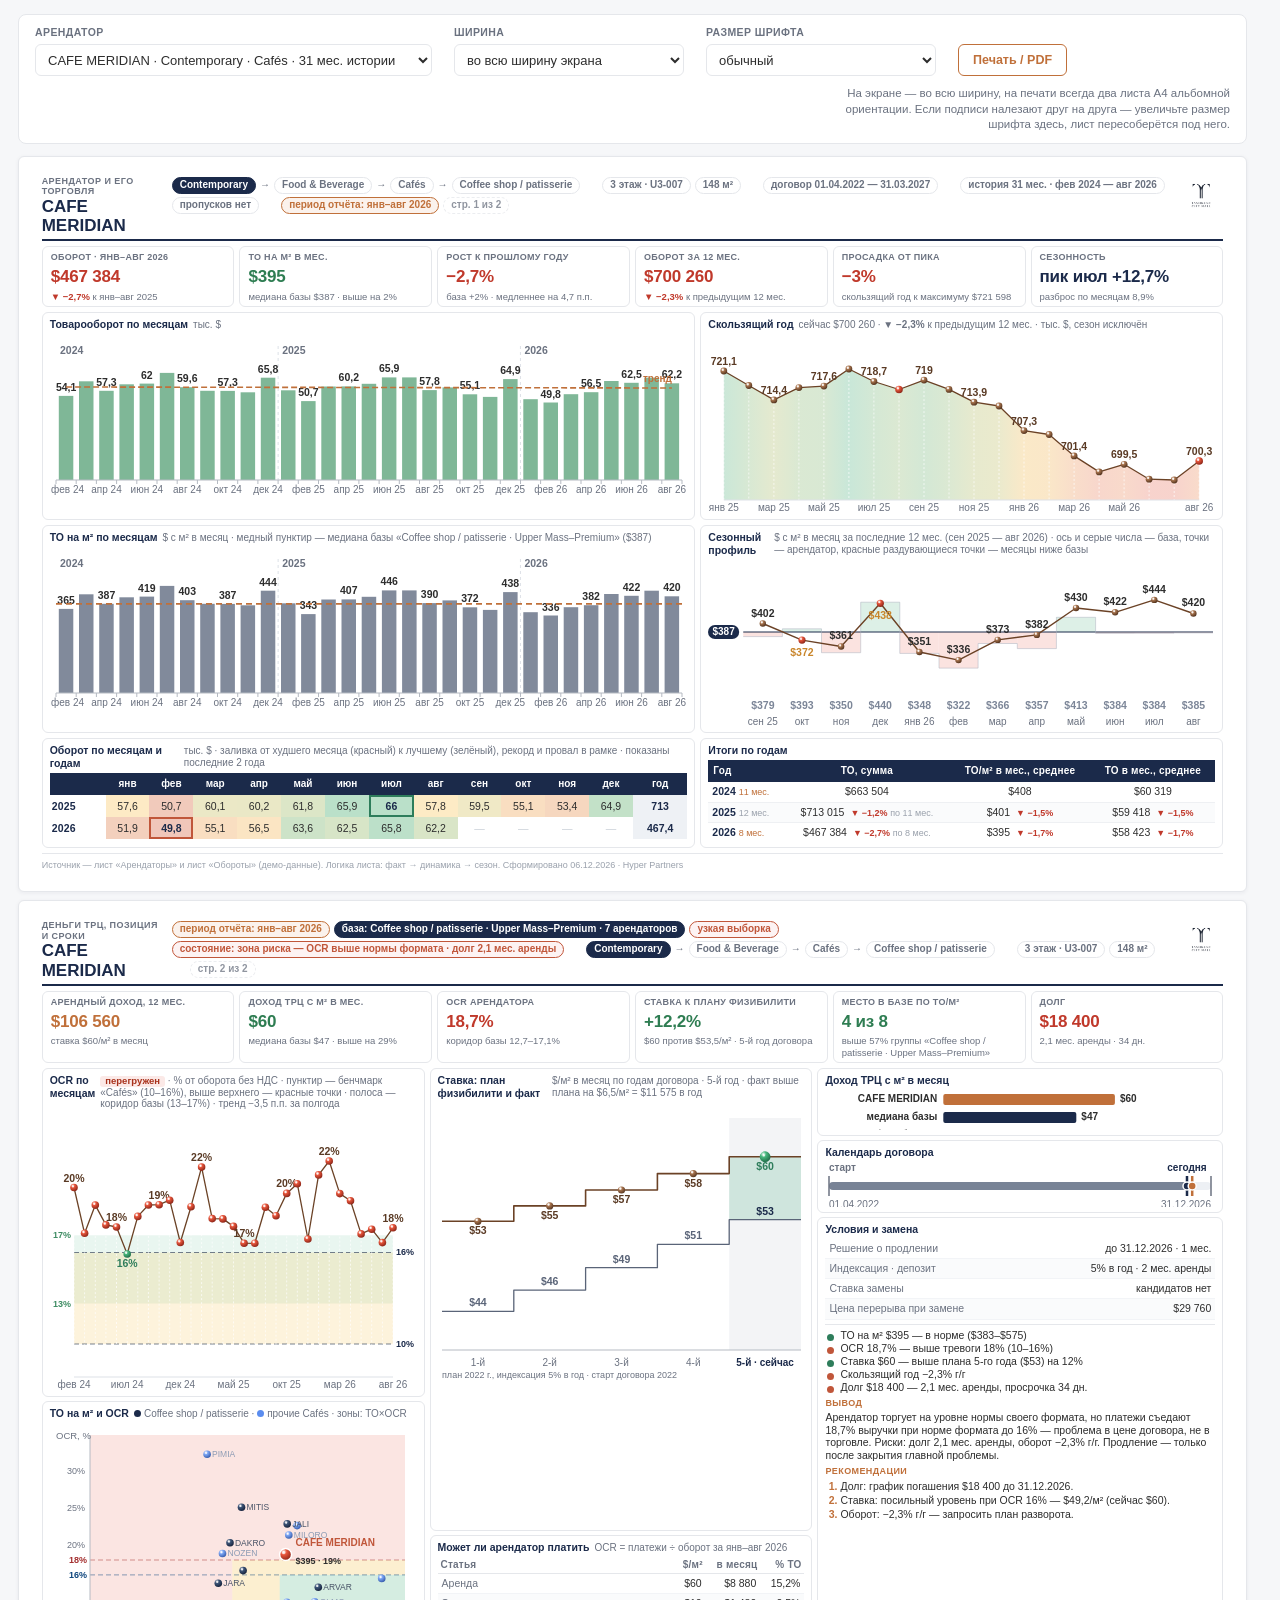
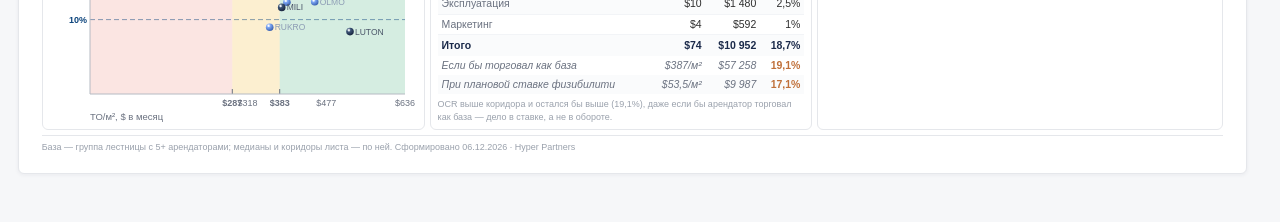
==== report/tenant-report.html @ 8b80e6bb "«Выгрузить анализ»: PDF «Отчёт по арендатору» по бренду - report/: шаблон Hyper Partners (демо-данны" ====
<!DOCTYPE html>
<html lang="ru">
<head>
<meta charset="utf-8">
<meta name="viewport" content="width=device-width, initial-scale=1">
<title>Отчёт по арендатору — финальная версия</title>
<style id="pagestyle">@page{size:A4 landscape;margin:8mm}</style>
<style>
/* Отчёт по товарообороту арендатора — витрина форматов. TCM / Hyper Partners */
:root{
  --navy:#1B2A4A; --copper:#C0703A; --ink:#2D2D2D; --mut:#6B7280;
  --line:#E5E7EB; --bg:#F6F7F9; --ok:#2E7D52; --warn:#C9862B; --bad:#C0392B;
  --green:#4E9B6F;
}
*{box-sizing:border-box}
html,body{margin:0;padding:0}
html{scrollbar-gutter:stable}
body{
  background:var(--bg); color:var(--ink);
  font:13px/1.45 'Segoe UI', Inter, -apple-system, sans-serif;
  -webkit-text-size-adjust:100%;
}
.wrap{padding:14px 18px 40px}

/* ---------- шапка витрины ---------- */
.top{display:flex;align-items:center;gap:16px;background:#fff;border:1px solid var(--line);
  border-radius:8px;padding:12px 16px;margin-bottom:12px}
.top h1{margin:0;font-size:19px;color:var(--navy);font-weight:700;letter-spacing:.1px}
.top .sub{margin-top:2px;font-size:11.5px;color:var(--mut)}
.top img{height:52px;margin-left:auto;display:block}

.panel{display:flex;flex-wrap:wrap;gap:10px 22px;align-items:flex-end;background:#fff;
  border:1px solid var(--line);border-radius:8px;padding:10px 16px;margin-bottom:12px}
.fld{display:flex;flex-direction:column;gap:4px}
.fld label{font-size:10.5px;text-transform:uppercase;letter-spacing:.4px;color:var(--mut);font-weight:600}
.fld select{height:32px;min-width:230px;border:1px solid var(--line);border-radius:6px;padding:0 8px;
  font:13px 'Segoe UI',sans-serif;color:var(--ink);background:#fff}
.tabs{display:flex;gap:6px;flex-wrap:wrap}
.tab{border:1px solid var(--line);background:#fff;border-radius:6px;padding:7px 13px;cursor:pointer;
  font:12.5px 'Segoe UI',sans-serif;color:var(--navy);white-space:nowrap}
.tab:hover{border-color:#c9cfd8}
.tab.act{background:var(--navy);border-color:var(--navy);color:#fff;font-weight:600}
.tab[data-v="A"],.tab[data-v="B"],.tab[data-v="Cv"]{border-color:#E0C3A8}
.tab[data-v="F"]{border-color:var(--copper);color:var(--copper);font-weight:700}
.tab[data-v="F"].act{background:var(--copper);border-color:var(--copper);color:#fff}
table.lad td{font-size:10.5px;padding:0.8px 4px}
table.lad td.nm{max-width:none;white-space:nowrap}
table.lad th{font-size:10px;padding:2px 3px}
.tab[data-v="A"]{color:var(--copper);font-weight:600}
.tab[data-v="A"].act,.tab[data-v="B"].act,.tab[data-v="Cv"].act{background:var(--copper);border-color:var(--copper);color:#fff}
.btn{align-self:flex-end;height:32px;border:1px solid var(--copper);background:#fff;color:var(--copper);
  border-radius:6px;padding:0 14px;font:12.5px 'Segoe UI',sans-serif;font-weight:600;cursor:pointer}
.btn:hover{background:#FBF4EC}
.hint{font-size:11.5px;color:var(--mut);margin-left:auto;max-width:430px;text-align:right;line-height:1.35}

/* ---------- карточки ---------- */
.card{background:#fff;border:1px solid var(--line);border-radius:8px;padding:14px 16px;margin-bottom:12px;min-width:0}
.card h2{margin:0 0 2px;font-size:15px;color:var(--navy);font-weight:700}
.card .cap{font-size:11.5px;color:var(--mut);margin-bottom:10px}
.card h2 .u{font-weight:400;color:var(--mut);font-size:12.5px}
.chead{display:flex;align-items:baseline;gap:14px;flex-wrap:wrap;margin-bottom:8px}
.chead h2{margin:0}
.lgd{margin-left:auto;display:flex;gap:14px;align-items:center;font-size:11px;color:var(--mut);flex-wrap:wrap}
.lgd i{display:inline-block;width:12px;height:9px;border-radius:2px;margin-right:5px;vertical-align:middle}
.grid2{display:grid;grid-template-columns:1fr 1fr;gap:12px}
.grid2.wide{grid-template-columns:1.45fr 1fr}
.grid3{display:grid;grid-template-columns:repeat(3,1fr);gap:12px}

/* ---------- шапка отчёта ---------- */
.rep-head{background:#fff;border:1px solid var(--line);border-radius:8px;padding:14px 16px;margin-bottom:12px}
.rep-head .t{font-size:21px;font-weight:700;color:var(--navy)}
.rep-head .m{font-size:11.5px;color:var(--mut);margin-top:3px}
.rep-head .m b{color:var(--ink);font-weight:600}

/* ---------- KPI ---------- */
.kpis{display:grid;grid-template-columns:repeat(auto-fit,minmax(160px,1fr));gap:10px;margin-bottom:12px}
.kpi{background:#fff;border:1px solid var(--line);border-radius:8px;padding:10px 12px;position:relative;overflow:hidden}
.kpi:before{content:'';position:absolute;left:0;right:0;top:0;height:3px;background:var(--navy)}
.kpi.acc:before{background:var(--copper)}
.kpi .l{font-size:10.5px;color:var(--mut);text-transform:uppercase;letter-spacing:.4px;font-weight:600}
.kpi .v{font-size:20px;font-weight:700;color:var(--navy);margin-top:3px;letter-spacing:-.2px}
.kpi.acc .v{color:var(--copper)}
.kpi .d{font-size:11px;color:var(--mut);margin-top:2px}
.kpi .d b{font-weight:700}
.up{color:var(--ok)} .dn{color:var(--bad)} .fl{color:var(--mut)}

/* ---------- таблицы ---------- */
table{width:100%;border-collapse:collapse}
th{background:var(--navy);color:#fff;font-weight:600;font-size:11px;padding:7px 8px;text-align:center;
  letter-spacing:.2px;white-space:nowrap}
th:first-child{text-align:left}
td{padding:5px 8px;font-size:12.5px;text-align:center;border-bottom:1px solid #EEF0F3;white-space:nowrap}
td:first-child{text-align:left}
tbody tr:nth-child(even){background:#FAFBFC}
tbody tr:hover{background:#F2F5F9}
tr.tot td{font-weight:700;background:#F1F3F6;border-top:2px solid var(--navy);border-bottom:none}
tr.yr td{background:#EDF0F5;font-weight:600;color:var(--navy)}
.num{font-variant-numeric:tabular-nums}
.src{font-size:10.5px;color:#9AA1AC;margin-top:8px}
.scroll{overflow-x:auto;min-width:0}

/* ---------- прочее ---------- */
.chart-wrap{min-width:0;overflow-x:auto;overflow-y:hidden}
.note{background:#F8F0E4;border-left:3px solid var(--copper);border-radius:0 6px 6px 0;padding:9px 12px;
  font-size:12.5px;margin-bottom:12px;color:#5a4630}
.note b{color:var(--copper)}
.pill{display:inline-block;padding:1px 7px;border-radius:9px;font-size:10.5px;font-weight:600}
.pill.ok{background:#E9F3EE;color:var(--ok)} .pill.bad{background:#F7E9E7;color:var(--bad)}
.pill.warn{background:#F8F0E4;color:var(--warn)} .pill.n{background:#EEF0F3;color:var(--mut)}
.bars{display:flex;flex-direction:column;gap:5px}
.brow{display:grid;grid-template-columns:118px 1fr 62px;gap:8px;align-items:center;font-size:12px}
.btrack{height:14px;background:#F0F2F5;border-radius:3px;overflow:hidden}
.bfill{height:100%;background:var(--green);border-radius:3px}
.brow b{text-align:right;font-variant-numeric:tabular-nums}
.sum{font-size:12.5px;line-height:1.6;color:var(--ink);margin:0;padding-left:18px}
.sum li{margin-bottom:3px}
.avail{font-size:11.5px;color:var(--mut);line-height:1.6}
.avail b{color:var(--navy)}


/* ---------- лист A4 (вариант «одна страница») ---------- */
.sheet-wrap{overflow:hidden;margin-bottom:12px}
.sheet{width:267mm;height:184mm;background:#fff;border:1px solid var(--line);border-radius:6px;
  padding:6mm 7mm;display:flex;flex-direction:column;gap:7px;transform-origin:top left;
  box-shadow:0 1px 4px rgba(27,42,74,.06)}
.sh-head{display:flex;align-items:flex-start;gap:10px;border-bottom:2px solid var(--navy);padding-bottom:4px}
.sh-t{font-size:17px;font-weight:700;color:var(--navy);line-height:1.12}
.sh-m{font-size:10.5px;color:var(--mut);margin-top:3px}
.sh-logo{height:34px;margin-left:auto;flex:none}
/* реквизиты листа — пилюлями справа от названия, а не строкой мелкого текста */
.sh-id{flex:0 1 auto;max-width:32%;min-width:120px}
.sh-k{font-size:9px;letter-spacing:.05em;text-transform:uppercase;color:var(--mut);font-weight:600;line-height:1.2}
.sh-pills{display:flex;flex-wrap:wrap;align-content:flex-start;gap:3px 4px;flex:1 1 auto;min-width:0;padding-top:1px}
.pill{display:inline-block;font-size:10px;line-height:1.2;padding:1.5px 7px;border-radius:999px;border:1px solid var(--line);color:var(--mut);background:#fff;white-space:nowrap}
.pill.seg{background:var(--navy);border-color:var(--navy);color:#fff;font-weight:600;white-space:normal}
.pill.acc{background:#FBF2EC;border-color:var(--copper);color:var(--copper);font-weight:600}
.pill.warn{background:#FDF3F3;border-color:#C0563A;color:#C0563A;font-weight:600}
.pill.ok{background:#EDF7F1;border-color:#2E7D5B;color:#2E7D5B;font-weight:600}
.bdg{display:inline-block;padding:0 5px;border-radius:3px;font-size:9.5px;font-weight:700}
.bdg.green{background:#E1F0E8;color:#1F6B4A}
.bdg.amber{background:#FCF1DA;color:#8A5B08}
.bdg.red{background:#FBE9E7;color:#A8321C}
.pill.gh{border-style:dashed;opacity:.75}
.parr{font-style:normal;color:var(--mut);font-size:10px;line-height:1;align-self:center}
.pgap{display:inline-block;width:14px;height:1px}
.yt .part{color:var(--copper)}
.sh-kpis{display:grid;grid-template-columns:repeat(5,1fr);gap:7px}
.sk{border:1px solid var(--line);border-radius:6px;padding:4px 8px;position:relative;overflow:hidden;min-width:0}
.sk.up .v{color:var(--ok)}
.sk.down .v{color:var(--bad)}
.sk .l{font-size:9px;letter-spacing:.3px;text-transform:uppercase;color:var(--mut);font-weight:600}
.sk .v{font-size:16px;font-weight:700;color:var(--navy);margin-top:1px;letter-spacing:-.2px}
.sk.acc .v{color:var(--copper)}
.sk .d{font-size:9.5px;color:var(--mut);margin-top:1px;line-height:1.2;overflow:hidden;
  display:-webkit-box;-webkit-line-clamp:2;-webkit-box-orient:vertical}
.sh-body{display:grid;grid-template-columns:1.5fr 1fr;grid-template-rows:1fr 1fr auto;gap:5px;flex:1;min-height:0}
.sh-l,.sh-r{display:flex;flex-direction:column;gap:4px;min-width:0}
.sh-body > .sh-card{display:flex;flex-direction:column;min-height:0}
.sh-card{border:1px solid var(--line);border-radius:6px;padding:3px 6px;min-width:0}
.sh-card.grow{flex:1;display:flex;flex-direction:column;min-height:0}
/* график во всю высоту карточки: содержимое вынуто из потока, поэтому svg
   не распирает колонку — он всегда рисуется ровно по доступной высоте */
.chart-wrap.fill{flex:1 1 auto;min-height:56px;position:relative;overflow:hidden}
.chart-wrap.fill > div{position:absolute;left:0;right:0;top:0;bottom:0}
.sh-h2{font-size:10.5px;font-weight:700;color:var(--navy);margin-bottom:2px;display:flex;align-items:baseline;gap:5px;line-height:1.2}
.sh-h2 span{font-weight:400;font-size:9px;color:var(--mut);line-height:1.15}
.lgd{display:inline-block;width:7px;height:7px;border-radius:50%;margin-right:3px;vertical-align:baseline}
.sh-lg{margin-left:auto;font-size:9.5px;color:var(--mut);font-weight:400}
.sh-lg i{display:inline-block;width:10px;height:8px;border-radius:2px;margin-right:4px;vertical-align:middle}
table.mtx{width:100%;border-collapse:collapse}
.mtx thead th{background:var(--navy);color:#fff;font-size:10px;font-weight:600;padding:4px 2px;text-align:center;letter-spacing:0}
.mtx th.ry{background:none;color:var(--navy);font-size:10.5px;font-weight:600;text-align:left;padding:3.5px 5px 3.5px 2px}
.mtx td{padding:3.5px 2px;font-size:10.5px;text-align:center;border:none;font-variant-numeric:tabular-nums;color:var(--ink)}
.mtx tbody tr:nth-child(even){background:none}
.mtx td.e{color:#C9CFD8}
.mtx td.ag{font-weight:700;color:var(--navy);background:#EEF1F5}
/* рекорд и провал в матрице: на экране рамка пульсирует, на печати — статична */
.mtx td.best,.mtx td.worst{position:relative;font-weight:700;color:var(--navy)}
.mtx td.best{box-shadow:inset 0 0 0 2px #2E7D5B;animation:tcmPulseUp 1.9s ease-in-out infinite}
.mtx td.worst{box-shadow:inset 0 0 0 2px #C0563A;animation:tcmPulseDn 1.9s ease-in-out infinite}
@keyframes tcmPulseUp{0%,100%{box-shadow:inset 0 0 0 2px rgba(46,125,91,1)}50%{box-shadow:inset 0 0 0 4px rgba(46,125,91,.35)}}
@keyframes tcmPulseDn{0%,100%{box-shadow:inset 0 0 0 2px rgba(192,86,58,1)}50%{box-shadow:inset 0 0 0 4px rgba(192,86,58,.35)}}
/* скользящий год: две сравниваемые точки раздуваются и возвращаются */
g.matdot{animation:tcmSwell 1.9s ease-in-out infinite;transform-box:fill-box;transform-origin:center}
g.matdot.now{animation-delay:.2s}
@keyframes tcmSwell{0%,100%{transform:scale(1)}50%{transform:scale(1.75)}}
@media (prefers-reduced-motion:reduce){g.matdot{animation:none}}
@media (prefers-reduced-motion:reduce){.mtx td.best,.mtx td.worst{animation:none}}
@media print{
  .mtx td.best,.mtx td.worst{animation:none;-webkit-print-color-adjust:exact;print-color-adjust:exact}
  g.matdot{animation:none}
  .mtx td{-webkit-print-color-adjust:exact;print-color-adjust:exact}
}
table.yt{width:100%;border-collapse:collapse}
.yt th{background:var(--navy);color:#fff;font-size:10px;font-weight:600;padding:4px 5px;text-align:center}
.yt th:first-child{text-align:left}
.yt td{padding:3.5px 5px;font-size:10.5px;text-align:center;border-bottom:1px solid #EEF0F3;white-space:nowrap}
.yt td:first-child{text-align:left;font-weight:600;color:var(--navy)}
.yt tbody tr:last-child td{border-bottom:none}
.yt .dlt{display:inline-block;font-size:9px;line-height:1.15;margin-left:6px;font-weight:400;white-space:nowrap}
.yt .dlt b{font-weight:600}
.mn{color:#9AA1AC;font-size:9px;font-weight:400}
.mn2{font-size:9px;color:#9AA1AC;margin-top:4px}
.sh-sum{margin:0;padding-left:15px;font-size:10.5px;line-height:1.5;color:var(--ink)}
.sh-sum li{margin-bottom:3px}
.sh-sum b{color:var(--navy)}
.sh-foot{font-size:9px;color:#9AA1AC;border-top:1px solid var(--line);padding-top:5px}
.sheet-hint{display:none;font-size:11.5px;color:var(--mut);margin:-4px 0 12px}


/* ---------- лист «решение по арендатору» ---------- */
.sheet.ceo{gap:6px}
.rec{display:flex;gap:10px;border:1px solid #E4CDB6;background:#FBF4EC;border-left:4px solid var(--copper);
  border-radius:0 6px 6px 0;padding:7px 10px}
.rec-l{font-size:9px;font-weight:700;letter-spacing:.6px;text-transform:uppercase;color:var(--copper);
  writing-mode:vertical-rl;transform:rotate(180deg);text-align:center;flex:none}
.rec-b{font-size:11.5px;line-height:1.45;color:#4a3728}
.rec-b b{color:var(--copper)}
.rec-ask{margin-top:3px;font-size:10.5px;color:var(--navy);font-weight:600}
.rec-ask b{color:var(--navy)}
.ceo-body{display:grid;grid-template-columns:1fr 1fr 1.06fr;gap:6px;flex:1;min-height:0}
/* колонка листа 2: каждый график и таблица — в своей карточке */
.ceo-body > .cl{display:flex;flex-direction:column;gap:4px;min-width:0;min-height:0}
/* фиксированные карточки не сжимаются — иначе grow-сосед выдавливает их контент */
.ceo-body > .cl > .sh-card:not(.grow),.sh-l > .sh-card:not(.grow),.sh-r > .sh-card:not(.grow){flex-shrink:0}
.ceo-body .sh-card{display:flex;flex-direction:column;min-height:0}
.sh-h2.mt{margin-top:7px}
table.pt{width:100%;border-collapse:collapse}
.pt th{background:none;color:var(--mut);font-size:10px;font-weight:600;padding:1px 3px;text-align:right;border-bottom:1px solid var(--line)}
.pt th:first-child{text-align:left}
.pt td{padding:2.5px 3px;font-size:10.5px;text-align:right;border-bottom:1px solid #F2F4F7;white-space:nowrap}
.pt td:first-child{text-align:left;color:var(--mut)}
.pt tr.sum td{font-weight:700;color:var(--navy);border-top:1px solid var(--navy);border-bottom:none}
.pt tr.scen td{padding-top:6px;font-size:9px;letter-spacing:.4px;text-transform:uppercase;color:var(--mut);border-bottom:1px dashed var(--line);text-align:left}
.pt tr.alt td{color:var(--mut);font-style:italic;border-bottom:none}
.pt tr.alt td:last-child{font-weight:700;font-style:normal;color:var(--copper)}
.pt.tight td{padding:1.5px 3px;font-size:10.5px}
.pt.tight td:nth-child(3){text-align:left;color:var(--mut);padding-left:10px}
.occ{margin-top:7px}
.occ-t{font-size:10px;color:var(--mut);margin-bottom:2px}
table.st{width:100%;border-collapse:collapse}
.st th{background:var(--navy);color:#fff;font-size:10px;font-weight:600;padding:3px 4px;text-align:right}
.st th:nth-child(2){text-align:left}
.st td{padding:4px;font-size:10.5px;text-align:right;border-bottom:1px solid #EEF0F3;vertical-align:top}
.st td.k{width:14px;font-weight:700;color:var(--navy);text-align:center}
.st td.nm{text-align:left;white-space:normal;line-height:1.25}
.st tr.win{background:#F1F7F3}
.st tr.win td.k{color:var(--ok)}
.sh-sum.tight{font-size:10px;line-height:1.4;padding-left:14px}
.sh-sum.tight li{margin-bottom:2px}
.sh-sum.kf{margin-top:4px;border-top:1px solid var(--line);padding-top:4px}
.sh-sum.kf li{margin-bottom:0;line-height:1.24}
.sh-sum.kf{list-style:none;padding-left:2px}
.sh-sum.kf li{padding-left:13px;position:relative}
.sh-sum.kf li:before{content:'';position:absolute;left:0;top:5px;width:7px;height:7px;border-radius:50%}
.sh-sum.kf li.ok:before{background:#2E7D5B}
.sh-sum.kf li.bad:before{background:#C0563A}
.sumline{display:grid;grid-template-columns:1fr 1.1fr 1fr;gap:3px 12px;margin-top:4px;padding:4px 8px 5px}
.sumline .sl-wide{grid-column:1 / -1;border-top:1px solid var(--line);padding-top:4px}
.sl-h{font-size:9px;letter-spacing:.4px;text-transform:uppercase;color:var(--copper);font-weight:700;margin-bottom:1px}
.sl-t{font-size:10.5px;line-height:1.22;color:var(--ink)}
.sl-h{margin-top:3px}
ol.recs{margin:1px 0 0;padding-left:15px;font-size:10.5px;line-height:1.24;color:var(--ink)}
ol.recs li{margin-bottom:1px}
ol.recs li::marker{color:var(--copper);font-weight:700}


/* «во всю ширину»: лист тянется по окну, при печати всё равно A4 */
.fluid .sheet{width:auto;height:auto;min-height:0;transform:none!important;max-width:none}
.fluid .sheet-wrap{overflow:visible!important;height:auto!important}
.fluid .sh-body,.fluid .ceo-body{min-height:0}
.fluid .sheet + .sheet{margin-top:0}
@media (max-width:1150px){
  .fluid .ceo-body{grid-template-columns:1fr}
  .fluid .sh-body,.fluid .sh-body.r7{grid-template-columns:1fr}
  /* одна колонка: высота карточек auto, поэтому растянутым графикам нужен свой минимум */
  .fluid .chart-wrap.fill{min-height:150px}
}

/* компактный режим листа — включается при крупном шрифте */
.sheet.dense{gap:5px;padding:5mm 6mm}
.sheet.dense .sh-card{padding:5px 7px}
.sheet.dense .sh-body,.sheet.dense .ceo-body{gap:5px}
.sheet.dense .sh-l,.sheet.dense .sh-r{gap:5px}
.sheet.dense .sh-kpis{gap:5px}
.sheet.dense .sh-h2{margin-bottom:3px}
.sheet.dense table.yt + .mn2{display:none}
.sheet.dense .pt td,.sheet.dense .yt td{padding:2px 4px}

/* ---------- двухстраничные отчёты ---------- */
.sh-kpis.six{grid-template-columns:repeat(6,1fr)}
.sh-body.r7{grid-template-columns:1.25fr 1fr}
.sh-body.r7b{grid-template-columns:1.15fr 1fr}
.sh-body.r8{grid-template-columns:1.2fr 1fr}
.sh-body.r8b{grid-template-columns:1fr 1.12fr}
.sh-body.r9b{grid-template-columns:1.08fr 1fr}
.sheet-wrap + .sheet-wrap{margin-top:2px}
.lbl-s{font-size:9.5px;color:var(--mut);margin:2px 0 0}
.tiles{display:grid;grid-template-columns:repeat(4,1fr);gap:7px}
.tile{border:1px solid var(--line);border-radius:5px;padding:3px 7px 1px;min-width:0}
.tl{font-size:9.5px;font-weight:700;color:var(--navy);white-space:nowrap;overflow:hidden;text-overflow:ellipsis}
.tl span{font-weight:400;color:var(--mut);font-size:8.5px}
table.dt{width:100%;border-collapse:collapse}
.dt th{background:var(--navy);color:#fff;font-size:8.5px;font-weight:600;padding:3px 2px;text-align:center}
.dt th.rl{text-align:left;padding-left:6px}
.dt td{padding:2px 2px;font-size:9px;text-align:center;border-bottom:1px solid #F2F4F7;
  font-variant-numeric:tabular-nums;white-space:nowrap}
.dt td.rl{text-align:left;font-weight:600;color:var(--navy);padding-left:6px}
.dt tbody tr:nth-child(even){background:#FAFBFC}
.dt .e{color:#C9CFD8}
.st td.nm{white-space:nowrap;overflow:hidden;text-overflow:ellipsis;max-width:120px}

@media (max-width:900px){
  .sheet-hint{display:block}
  .tiles{grid-template-columns:repeat(2,1fr)}
  .grid2,.grid2.wide,.grid3{grid-template-columns:1fr}
  .top img{height:40px} .top h1{font-size:16px}
  .hint{display:none} .fld select{min-width:0;width:100%}
  .wrap{padding:10px 10px 30px}
}
@media print{
  html{scrollbar-gutter:auto}
  .fluid .sheet{width:267mm;height:184mm}
  body{background:#fff}
  .panel,.top img,.hint,.btn{display:none!important}
  .card,.kpi,.rep-head{break-inside:avoid;border-color:#ccc}
  .wrap{padding:0}
  /* лист печатается 1:1, ровно одна страница */
  body.mode-p1 .top{display:none!important}
  .sheet-wrap{overflow:visible!important;height:auto!important;margin:0}
  .sheet-hint{display:none!important}
  .sheet{transform:none!important;border:none;border-radius:0;box-shadow:none;
    width:267mm;height:184mm}
  .sheet-wrap{page-break-inside:avoid;margin:0}
  .sheet-wrap + .sheet-wrap{page-break-before:always}
}


/* --- лист во весь экран: высоту задаёт JS под размер окна --- */
.fluid .sheet-wrap:nth-of-type(1) .sheet{height:var(--sheetH1,auto)}
.fluid .sheet-wrap:nth-of-type(2) .sheet{height:var(--sheetH2,auto)}
.fluid .sheet-wrap{margin-bottom:8px}
.fluid .sheet{overflow:hidden}
.fluid.autoheight .sheet-wrap:nth-of-type(1) .sheet,
.fluid.autoheight .sheet-wrap:nth-of-type(2) .sheet{height:auto}
.sheet.tighter{padding:4mm 5mm;gap:4px}
.sheet.tighter .sk .d{-webkit-line-clamp:2}
.sheet.tighter .sh-card{padding:4px 6px}
.sheet.tighter .sh-body,.sheet.tighter .ceo-body,.sheet.tighter .sh-l,.sheet.tighter .sh-r{gap:4px}
.fluid .sheet.tighter .sh-foot{display:none}
@media print{
  .fluid .sheet-wrap:nth-of-type(1) .sheet,
  .fluid .sheet-wrap:nth-of-type(2) .sheet{height:184mm}
}

/* --- отдельный файл: панель и масштаб шрифта --- */
.fontnote:not(:empty){margin-top:4px;color:#C0703A;font-weight:600}
:root{ --fs:1 }
.sk .l{font-size:calc(9px * var(--fs))}
.sk .v{font-size:calc(17px * var(--fs))}
.sk .d{font-size:calc(9.5px * var(--fs));-webkit-line-clamp:3}
.sh-t{font-size:calc(17px * var(--fs))}
.sh-m{font-size:calc(10.5px * var(--fs))}
.pill{font-size:calc(10px * var(--fs))}
.sh-k{font-size:calc(9px * var(--fs))}
.sh-h2{font-size:calc(10.5px * var(--fs))}
.sh-h2 span{font-size:calc(10px * var(--fs))}
.pt td,.yt td{font-size:calc(10.5px * var(--fs))}
.pt th,.yt th{font-size:calc(10px * var(--fs))}
.mtx td{font-size:calc(10.5px * var(--fs))}
.mtx thead th{font-size:calc(10px * var(--fs))}
.mtx th.ry{font-size:calc(10.5px * var(--fs))}
.st td{font-size:calc(10.5px * var(--fs))}
.st th{font-size:calc(10px * var(--fs))}
.lad td{font-size:calc(10.5px * var(--fs))}
.lad th{font-size:calc(10px * var(--fs))}
.sh-sum{font-size:calc(10.5px * var(--fs))}
.sh-sum.tight{font-size:calc(10.5px * var(--fs))}
.mn,.mn2{font-size:calc(9px * var(--fs))}
.lbl-s{font-size:calc(10px * var(--fs))}
.sh-foot{font-size:calc(9px * var(--fs))}

</style>
</head>
<body class="mode-p1 fluid">
<div class="wrap">
  <div class="panel">
    <div class="fld">
      <label>Арендатор</label>
      <select id="brand"></select>
    </div>
    <div class="fld">
      <label>Ширина</label>
      <select id="wide">
        <option value="1">во всю ширину экрана</option>
        <option value="0">как на печати (лист A4)</option>
      </select>
    </div>
    <div class="fld">
      <label>Размер шрифта</label>
      <select id="fs">
        <option value="1">обычный</option>
        <option value="1.15">крупнее на 15%</option>
        <option value="1.3">крупнее на 30%</option>
        <option value="0.9">мельче на 10%</option>
      </select>
    </div>
    <button class="btn" onclick="window.print()">Печать / PDF</button>
    <div class="hint">На экране — во всю ширину, на печати всегда два листа A4 альбомной ориентации. Если подписи налезают друг на друга — увеличьте размер шрифта здесь, лист пересоберётся под него.<div id="fontnote" class="fontnote"></div></div>
  </div>
  <div id="report"></div>
</div>
<script>
window.TCM_LOGO="[data-uri]";

</script>
<script>
/* ================= Классификатор Tashkent City Mall =================
   Источник: Данные/Категории.xlsx (выгрузка отдела аренды).
   Четыре уровня: СЕГМЕНТ · Категория · Подкатегория · Под-подкатегория.
   Файл заменяется целиком при обновлении классификатора — остальной код не трогать.

   Чистка при загрузке (иначе группы дробятся и база считается по мусору):
     «Mass Market» -> «Mass» (1 строка); «Sportswear» -> «Sportswear (mono-brand)» (1);
     2 строки без категории восстановлены в Food & Beverage по подкатегории.
   Итого арендаторов в классификаторе: 229. */

/* сегменты по возрастанию цены — порядок нужен, чтобы при нехватке выборки
   расширять базу на СОСЕДНИЙ сегмент, а не сваливать Luxury в Mass */
var SEG_ORDER = ['Mass', 'Upper Mass', 'Contemporary', 'Premium', 'Bridge Luxury', 'Luxury'];

var CAT_CODE = {
  "Fashion & Accessories":       "FAS",
  "Food & Beverage":             "FNB",
  "Home, Gifts & Lifestyle":     "HGL",
  "Beauty & Health":             "BTY",
  "Electronics & Mobile":        "ELC",
  "Entertainment & Leisure":     "ENT",
  "Services":                    "SVC",
  "Kiosk":                       "KSK",
  "Supermarket & Essentials":    "SUP"
};

/* сегмент | категория | подкатегория | под-подкатегория */
var TAXONOMY = [
  "Contemporary|Fashion & Accessories|Apparel|Womenswear",
  "Contemporary|Fashion & Accessories|Apparel|Sportswear (mono-brand)",
  "Mass|Fashion & Accessories|Apparel|Family concept",
  "Upper Mass|Fashion & Accessories|Apparel|Womenswear",
  "Contemporary|Fashion & Accessories|Apparel|Womenswear",
  "Upper Mass|Fashion & Accessories|Apparel|Sportswear (mono-brand)",
  "Contemporary|Fashion & Accessories|Apparel|Menswear",
  "Contemporary|Fashion & Accessories|Apparel|Family concept",
  "Contemporary|Fashion & Accessories|Apparel|Family concept",
  "Mass|Fashion & Accessories|Apparel|Family concept",
  "Upper Mass|Fashion & Accessories|Apparel|Menswear",
  "Mass|Fashion & Accessories|Apparel|Lingerie",
  "Mass|Fashion & Accessories|Apparel|Family concept",
  "Mass|Fashion & Accessories|Apparel|Family concept",
  "Bridge Luxury|Fashion & Accessories|Apparel|Kidswear",
  "Upper Mass|Fashion & Accessories|Apparel|Kidswear",
  "Mass|Fashion & Accessories|Apparel|Family concept",
  "Bridge Luxury|Fashion & Accessories|Apparel|Kidswear",
  "Contemporary|Fashion & Accessories|Apparel|Family concept",
  "Premium|Fashion & Accessories|Apparel|Family concept",
  "Contemporary|Fashion & Accessories|Apparel|Family concept",
  "Upper Mass|Fashion & Accessories|Apparel|Lingerie",
  "Contemporary|Fashion & Accessories|Apparel|Womenswear",
  "Premium|Fashion & Accessories|Apparel|Lingerie",
  "Luxury|Fashion & Accessories|Apparel|Womenswear",
  "Mass|Fashion & Accessories|Apparel|Family concept",
  "Contemporary|Fashion & Accessories|Apparel|Family concept",
  "Luxury|Fashion & Accessories|Apparel|Womenswear",
  "Mass|Fashion & Accessories|Apparel|Family concept",
  "Upper Mass|Fashion & Accessories|Apparel|Womenswear",
  "Premium|Fashion & Accessories|Apparel|Family concept",
  "Mass|Fashion & Accessories|Apparel|Lingerie",
  "Premium|Fashion & Accessories|Apparel|Womenswear",
  "Contemporary|Fashion & Accessories|Apparel|Menswear",
  "Premium|Fashion & Accessories|Apparel|Womenswear",
  "Mass|Fashion & Accessories|Apparel|Family concept",
  "Upper Mass|Fashion & Accessories|Apparel|Sportswear (mono-brand)",
  "Upper Mass|Fashion & Accessories|Apparel|Womenswear",
  "Contemporary|Fashion & Accessories|Apparel|Sportswear (multi-brand)",
  "Premium|Fashion & Accessories|Apparel|Womenswear",
  "Premium|Fashion & Accessories|Apparel|Womenswear",
  "Premium|Fashion & Accessories|Apparel|Family concept",
  "Contemporary|Fashion & Accessories|Apparel|Family concept",
  "Mass|Fashion & Accessories|Apparel|Sportswear (multi-brand)",
  "Mass|Fashion & Accessories|Apparel|Family concept",
  "Upper Mass|Fashion & Accessories|Apparel|Sportswear (mono-brand)",
  "Upper Mass|Fashion & Accessories|Apparel|Kidswear",
  "Contemporary|Fashion & Accessories|Apparel|Family concept",
  "Contemporary|Fashion & Accessories|Apparel|Kidswear",
  "Contemporary|Fashion & Accessories|Apparel|Kidswear",
  "Upper Mass|Fashion & Accessories|Apparel|Menswear",
  "Contemporary|Fashion & Accessories|Apparel|Family concept",
  "Upper Mass|Fashion & Accessories|Apparel|Sportswear (mono-brand)",
  "Upper Mass|Fashion & Accessories|Apparel|Kidswear",
  "Contemporary|Fashion & Accessories|Apparel|Sportswear (mono-brand)",
  "Upper Mass|Fashion & Accessories|Apparel|Sportswear (multi-brand)",
  "Contemporary|Fashion & Accessories|Apparel|Family concept",
  "Premium|Fashion & Accessories|Apparel|Womenswear",
  "Premium|Fashion & Accessories|Apparel|Womenswear",
  "Premium|Fashion & Accessories|Apparel|Womenswear",
  "Contemporary|Fashion & Accessories|Apparel|Sportswear (mono-brand)",
  "Contemporary|Fashion & Accessories|Apparel|Kidswear",
  "Upper Mass|Fashion & Accessories|Apparel|Kidswear",
  "Premium|Fashion & Accessories|Apparel|Kidswear",
  "Contemporary|Fashion & Accessories|Apparel|Sportswear (mono-brand)",
  "Upper Mass|Fashion & Accessories|Apparel|Sportswear (mono-brand)",
  "Mass|Fashion & Accessories|Apparel|Sportswear (mono-brand)",
  "Contemporary|Fashion & Accessories|Apparel|Family concept",
  "Contemporary|Fashion & Accessories|Apparel|Family concept",
  "Contemporary|Fashion & Accessories|Apparel|Womenswear",
  "Premium|Fashion & Accessories|Apparel|Womenswear",
  "Premium|Fashion & Accessories|Apparel|Family concept",
  "Contemporary|Fashion & Accessories|Apparel|Sportswear (mono-brand)",
  "Upper Mass|Fashion & Accessories|Apparel|Family concept",
  "Contemporary|Fashion & Accessories|Apparel|Family concept",
  "Premium|Fashion & Accessories|Apparel|Womenswear",
  "Mass|Fashion & Accessories|Apparel|Lingerie",
  "Premium|Fashion & Accessories|Apparel|Kidswear",
  "Mass|Fashion & Accessories|Apparel|Sportswear (mono-brand)",
  "Upper Mass|Fashion & Accessories|Apparel|Kidswear",
  "Upper Mass|Fashion & Accessories|Apparel|Family concept",
  "Upper Mass|Fashion & Accessories|Apparel|Menswear",
  "Upper Mass|Fashion & Accessories|Footwear|Adult footwear",
  "Upper Mass|Fashion & Accessories|Footwear|Family footwear",
  "Contemporary|Fashion & Accessories|Footwear|Adult footwear",
  "Contemporary|Fashion & Accessories|Footwear|Adult footwear",
  "Upper Mass|Fashion & Accessories|Footwear|Adult footwear",
  "Contemporary|Fashion & Accessories|Footwear|Adult footwear",
  "Mass|Fashion & Accessories|Watches & Jewelry|Jewelry (local brands)",
  "Mass|Fashion & Accessories|Accessories & Travel|Fashion accessories",
  "Mass|Fashion & Accessories|Watches & Jewelry|Jewelry (local brands)",
  "Luxury|Fashion & Accessories|Watches & Jewelry|Watches",
  "Contemporary|Fashion & Accessories|Footwear|Adult footwear",
  "Premium|Fashion & Accessories|Accessories & Travel|Luggage & leather goods",
  "Luxury|Fashion & Accessories|Watches & Jewelry|Fine jewelry",
  "Premium|Fashion & Accessories|Watches & Jewelry|Fine jewelry",
  "Upper Mass|Fashion & Accessories|Footwear|Family footwear",
  "Premium|Fashion & Accessories|Accessories & Travel|Luggage & leather goods",
  "Luxury|Fashion & Accessories|Watches & Jewelry|Watches",
  "Contemporary|Fashion & Accessories|Footwear|Adult footwear",
  "Mass|Fashion & Accessories|Footwear|Family footwear",
  "Upper Mass|Fashion & Accessories|Footwear|Family footwear",
  "Upper Mass|Fashion & Accessories|Footwear|Family footwear",
  "Mass|Fashion & Accessories|Gifts/Lifestyle/Hobby|Collectibles & Pop Culture",
  "Contemporary|Fashion & Accessories|Accessories & Travel|Eyewear",
  "Luxury|Fashion & Accessories|Watches & Jewelry|Fine jewelry",
  "Luxury|Fashion & Accessories|Accessories & Travel|Luggage & leather goods",
  "Luxury|Fashion & Accessories|Watches & Jewelry|Watches",
  "Contemporary|Fashion & Accessories|Accessories & Travel|Fashion accessories",
  "Contemporary|Fashion & Accessories|Accessories & Travel|Eyewear",
  "Contemporary|Fashion & Accessories|Accessories & Travel|Fashion accessories",
  "Upper Mass|Fashion & Accessories|Accessories & Travel|Watches",
  "Upper Mass|Fashion & Accessories|Watches & Jewelry|Watches",
  "Contemporary|Fashion & Accessories|Accessories & Travel|Fashion accessories",
  "Bridge Luxury|Fashion & Accessories|Accessories & Travel|Luggage & leather goods",
  "Contemporary|Fashion & Accessories|Footwear|Family footwear",
  "Upper Mass|Fashion & Accessories|Footwear|Family concept",
  "Premium|Fashion & Accessories|Footwear|Kids footwear",
  "Upper Mass|Fashion & Accessories|Consumer electronics|Mono-brand home electronics",
  "Upper Mass|Food & Beverage|Cafés|Coffee shop / patisserie",
  "Contemporary|Food & Beverage|Restaurants|Casual Dining",
  "Contemporary|Food & Beverage|Restaurants|Casual Dining",
  "Upper Mass|Food & Beverage|Restaurants|Casual Dining",
  "Contemporary|Food & Beverage|Restaurants|Casual Dining",
  "Upper Mass|Electronics & Mobile|Consumer electronics|Mono-brand home electronics",
  "Contemporary|Home, Gifts & Lifestyle|Home|Home decor",
  "Mass|Kiosk|Gifts/Lifestyle/Hobby|Collectibles & Pop Culture",
  "Mass|Food & Beverage|Cafés|Coffee shop / patisserie",
  "Contemporary|Supermarket & Essentials|Supermarket & Essentials|Hypermarket / Supermarket",
  "Contemporary|Services|Financial services|Bank branch",
  "Mass|Home, Gifts & Lifestyle|Home|Home essentials & tableware",
  "Mass|Services|Financial services|Currency exchange / ATM",
  "Mass|Services|Financial services|Currency exchange / ATM",
  "Mass|Home, Gifts & Lifestyle|Home|Home essentials & tableware",
  "Mass|Services|Financial services|Currency exchange / ATM",
  "Mass|Services|Financial services|Currency exchange / ATM",
  "Upper Mass|Beauty & Health|Beauty retail|Multi-brand beauty",
  "Premium|Electronics & Mobile|Mobile & Personal devices|Smartphones & wearables",
  "Upper Mass|Food & Beverage|QSR / Food court|Fast food",
  "Premium|Entertainment & Leisure|Entertainment & Leisure|Gym / fitness club",
  "Mass|Food & Beverage|QSR / Food court|Fast food",
  "Contemporary|Electronics & Mobile|Consumer electronics|Mono-brand home electronics",
  "Upper Mass|Kiosk|Cafés|Dessert / gelato",
  "Contemporary|Food & Beverage|Restaurants|Casual Dining",
  "Contemporary|Beauty & Health|Beauty retail|Multi-brand beauty",
  "Upper Mass|Food & Beverage|Restaurants|Casual Dining",
  "Upper Mass|Food & Beverage|Cafés|Coffee shop / patisserie",
  "Upper Mass|Electronics & Mobile|Consumer electronics|Multi-brand home electronics",
  "Mass|Food & Beverage|FnB retail|Dessert / gelato",
  "Contemporary|Electronics & Mobile|Consumer electronics|Mono-brand home electronics",
  "Upper Mass|Home, Gifts & Lifestyle|Gifts/Lifestyle/Hobby|Concept store / lifestyle",
  "Contemporary|Electronics & Mobile|Consumer electronics|Mono-brand home electronics",
  "Mass|Food & Beverage|QSR / Food court|Fast food",
  "Contemporary|Entertainment & Leisure|Entertainment & Leisure|Family leisure / showrooms",
  "Contemporary|Beauty & Health|Beauty retail|Multi-brand beauty",
  "Contemporary|Food & Beverage|Restaurants|Casual Dining",
  "Contemporary|Services|Personal & operational services|Tailoring / repair & dry cleaning/car wash",
  "Contemporary|Beauty & Health|Beauty retail|Mono-brand beauty",
  "Mass|Entertainment & Leisure|Entertainment & Leisure|Cinema",
  "Contemporary|Beauty & Health|Beauty retail|Mono-brand beauty",
  "Mass|Services|Financial services|Bank branch",
  "Upper Mass|Beauty & Health|Beauty retail|Mono-brand beauty",
  "Contemporary|Food & Beverage|Restaurants|Casual Dining",
  "Upper Mass|Kiosk|Cafés|Dessert / gelato",
  "Mass|Food & Beverage|QSR / Food court|Fast food",
  "Mass|Home, Gifts & Lifestyle|Gifts/Lifestyle/Hobby|Collectibles & Pop Culture",
  "Premium|Kiosk|Consumer electronics|Mono-brand home electronics",
  "Mass|Beauty & Health|Beauty retail|Multi-brand beauty",
  "Mass|Food & Beverage|FnB retail|Dessert / gelato",
  "Mass|Food & Beverage|QSR / Food court|Fast food",
  "Bridge Luxury|Home, Gifts & Lifestyle|Home|Home decor",
  "Mass|Food & Beverage|QSR / Food court|Fast food",
  "Mass|Food & Beverage|QSR / Food court|Fast food",
  "Mass|Food & Beverage|QSR / Food court|Fast food",
  "Mass|Food & Beverage|QSR / Food court|Fast food",
  "Upper Mass|Food & Beverage|QSR / Food court|Fast food",
  "Mass|Food & Beverage|QSR / Food court|Fast food",
  "Contemporary|Food & Beverage|Restaurants|Casual Dining",
  "Contemporary|Kiosk|Mobile & Personal devices|Personal gadgets (наушники, часы, e-cigarettes и т.п.)",
  "Mass|Food & Beverage|QSR / Food court|Fast food",
  "Contemporary|Electronics & Mobile|Mobile & Personal devices|Personal gadgets (наушники, часы, e-cigarettes и т.п.)",
  "Mass|Kiosk|Accessories & Travel|Fashion accessories",
  "Mass|Beauty & Health|Beauty retail|Mono-brand beauty",
  "Mass|Home, Gifts & Lifestyle|Gifts/Lifestyle/Hobby|Concept store / lifestyle",
  "Contemporary|Food & Beverage|Restaurants|Casual Dining",
  "Mass|Kiosk|Accessories & Travel|Fashion accessories",
  "Premium|Food & Beverage|Restaurants|Fine dining",
  "Mass|Entertainment & Leisure|Entertainment & Leisure|Kids entertainment",
  "Contemporary|Services|Financial services|Bank branch",
  "Contemporary|Services|Personal & operational services|Tailoring / repair & dry cleaning/car wash",
  "Mass|Kiosk|Cafés|Dessert / gelato",
  "Contemporary|Kiosk|Cafés|Grab & go / kiosk",
  "Contemporary|Kiosk|Cafés|Grab & go / kiosk",
  "Contemporary|Food & Beverage|Cafés|Coffee shop / patisserie",
  "Mass|Home, Gifts & Lifestyle|Gifts/Lifestyle/Hobby|Concept store / lifestyle",
  "Mass|Services|Financial services|Bank branch",
  "Upper Mass|Kiosk|Accessories & Travel|Fashion accessories",
  "Contemporary|Food & Beverage|Restaurants|Casual Dining",
  "Mass|Kiosk|Accessories & Travel|Fashion accessories",
  "Mass|Services|Financial services|Currency exchange / ATM",
  "Mass|Food & Beverage|Cafés|Grab & go / kiosk",
  "Upper Mass|Food & Beverage|FnB retail|Coffee shop / patisserie",
  "Premium|Food & Beverage|FnB retail|Dessert / gelato",
  "Mass|Kiosk|FnB retail|Grab & go / kiosk",
  "Mass|Kiosk|Cafés|Grab & go / kiosk",
  "Contemporary|Services|Personal & operational services|Beauty services",
  "Upper Mass|Kiosk|FnB retail|Grab & go / kiosk",
  "Contemporary|Beauty & Health|Beauty retail|Mono-brand beauty",
  "Mass|Kiosk|FnB retail|Grab & go / kiosk",
  "Mass|Beauty & Health|Pharmacy|Pharmacy",
  "Mass|Food & Beverage|Cafés|Coffee shop / patisserie",
  "Mass|Food & Beverage|Cafés|Grab & go / kiosk",
  "Upper Mass|Food & Beverage|Cafés|Coffee shop / patisserie",
  "Mass|Kiosk|Accessories & Travel|Fashion accessories",
  "Mass|Services|Personal & operational services|Travel, tickets & logistics/mobile operators/rent",
  "Mass|Home, Gifts & Lifestyle|Gifts/Lifestyle/Hobby|Stationery & books",
  "Upper Mass|Food & Beverage|Restaurants|Casual Dining",
  "Mass|Services|Personal & operational services|Travel, tickets & logistics/mobile operators/rent",
  "Contemporary|Home, Gifts & Lifestyle|Home|Home essentials & tableware",
  "Mass|Food & Beverage|QSR / Food court|Fast food",
  "Upper Mass|Food & Beverage|FnB retail|Dessert / gelato",
  "Contemporary|Electronics & Mobile|Consumer electronics|Mono-brand home electronics",
  "Upper Mass|Home, Gifts & Lifestyle|Home|Home essentials & tableware",
  "Contemporary|Beauty & Health|Beauty retail|Mono-brand beauty",
  "Contemporary|Kiosk|Cafés|Coffee shop / patisserie",
  "Mass|Food & Beverage|QSR / Food court|Fast food",
  "Upper Mass|Food & Beverage|Cafés|Coffee shop / patisserie",
  "Upper Mass|Food & Beverage|Restaurants|Family concept",
  "Mass|Food & Beverage|FnB retail|Dessert / gelato"
].map(function(s){
  var p = s.split('|');
  return { seg:p[0], catName:p[1], cat:CAT_CODE[p[1]], sub:p[2], sub2:p[3] };
});

/* индекс сегмента и набор «сегмент ± 1 ступень» */
function segIdx(seg){ return SEG_ORDER.indexOf(seg); }
function segNear(seg){
  var i = segIdx(seg);
  if (i < 0) return [seg];
  return SEG_ORDER.slice(Math.max(0, i - 1), i + 2);
}
function segNearLabel(seg){
  var n = segNear(seg);
  return n.length > 1 ? n[0] + '–' + n[n.length - 1] : seg;
}

/* ================= Бенчмарки нагрузки на арендатора (OCR) =================
   OCR = (аренда + эксплуатация + маркетинг) / товарооборот.
   Числитель совпадает с международным Total Occupancy Cost (base rent + CAM +
   marketing + property tax), поэтому цифры ниже сопоставимы напрямую.

   ВАЖНО: мировые бенчмарки строятся на обороте БЕЗ НДС. Если арендаторы подают
   оборот с НДС, его нужно очистить — см. VAT_RATE и TO_INCLUDES_VAT ниже.

   Источники: ICSC / Wall Street Prep, Adventures in CRE (retail underwriting),
   RockStep (enclosed mall metrics), Coldwell Banker Commercial, Realized1031.
   Общий коридор для сопоставимых магазинов молла — 9–16% от оборота.
   Правило, объясняющее разброс: чем выше наценка, тем выше переносимый OCR.

   lo/hi — рабочий коридор, alarm — порог, после которого продления срываются.
   Таблица правится независимо от остального кода. */

var VAT_RATE = 0.12;              /* НДС, Узбекистан */
var TO_INCLUDES_VAT = false;      /* true — в выгрузке оборот с НДС, очищаем при расчётах */

/* оборот без НДС: единая точка, чтобы не делить на 1.12 по всему коду */
function netTO(v){
  if (v == null) return null;
  return TO_INCLUDES_VAT ? v / (1 + VAT_RATE) : v;
}

/* по подкатегории классификатора (второй уровень) */
var OCR_BENCH = {
  'Apparel':                         { lo:10, hi:14, alarm:18, note:'опорная категория молла' },
  'Footwear':                        { lo:10, hi:15, alarm:18, note:'ниже оборот с метра, чем у одежды' },
  'Accessories & Travel':            { lo:12, hi:18, alarm:20, note:'высокая маржа, малые площади' },
  'Watches & Jewelry':               { lo:14, hi:20, alarm:24, note:'самая высокая переносимость в молле' },
  'Beauty retail':                   { lo:10, hi:16, alarm:18, note:'моно-бренды ближе к верхней границе' },
  'Pharmacy':                        { lo:4,  hi:8,  alarm:10, note:'регулируемые цены, низкая маржа' },
  'Consumer electronics':            { lo:4,  hi:8,  alarm:10, note:'низкая маржа, высокий средний чек' },
  'Mobile & Personal devices':       { lo:6,  hi:12, alarm:14, note:'малые площади поднимают ставку с метра' },
  'Home':                            { lo:8,  hi:13, alarm:16, note:'крупные площади, низкая ставка с метра' },
  'Gifts/Lifestyle/Hobby':           { lo:10, hi:16, alarm:18, note:'импульсный спрос, высокая наценка' },
  'Cafés':                           { lo:10, hi:16, alarm:18, note:'десерты и джелато — к верхней границе' },
  'QSR / Food court':                { lo:12, hi:18, alarm:20, note:'фудкорт — самый дорогой формат аренды' },
  'Restaurants':                     { lo:8,  hi:13, alarm:15, note:'большие площади, тонкая маржа' },
  'FnB retail':                      { lo:8,  hi:14, alarm:16, note:'выпечка и кондитерские навынос' },
  'Financial services':              { lo:4,  hi:10, alarm:12, note:'банки платят за присутствие, не за оборот' },
  'Personal & operational services': { lo:8,  hi:14, alarm:16, note:'бытовые услуги, ремонт, химчистка' },
  'Entertainment & Leisure':         { lo:12, hi:20, alarm:25, note:'кино и детские зоны — верхняя граница' },
  'Supermarket & Essentials':        { lo:2,  hi:5,  alarm:6,  note:'якорь: огромный оборот, низкая ставка' }
};

/* киоски и островки живут по своим правилам — площадь минимальна, ставка с метра высокая */
var OCR_BENCH_KIOSK = { lo:15, hi:25, alarm:28, note:'островки и киоски: минимальная площадь' };

/* бенчмарк для арендатора: по подкатегории, для киосков — по категории */
function ocrBench(b){
  if (b.catCode === 'KSK') return OCR_BENCH_KIOSK;
  return OCR_BENCH[b.sub] || null;
}

/* ================= Бенчмарки отдачи площади (ТО/м² в месяц) =================
   Абсолютные $/м² между рынками несравнимы (США ≠ Эр-Рияд ≠ Ташкент), поэтому
   норма строится ОТНОСИТЕЛЬНО собственного молла:

     норма ТО/м² = медиана молла × индекс подкатегории × коэффициент сегмента.

   Из мировой статистики берутся только соотношения (sales density по категориям:
   ювелирка ≈ 2× от средней по моллу, дом ≈ 0,75×, фудкорт ≈ 1,6× и т.д.) —
   источники: Wikipedia sales per unit area (ICSC), StyleMatrix retail guide,
   Shopify retail benchmarks, Ken Research (Riyadh mall market).
   Медиана молла пересчитывается сама при каждой загрузке свежей выгрузки.

   lo/hi — коридор нормы (индекс × 0.8 … × 1.2), crit — критическая граница
   (25% ниже нормы): ниже неё отдача площади считается провалом формата. */

/* индекс подкатегории: во сколько раз типичная отдача формата отличается
   от средней по моллу (1.0 = средний магазин молла) */
var TO_INDEX = {
  'Apparel':                         1.00,
  'Footwear':                        0.95,
  'Accessories & Travel':            1.25,
  'Watches & Jewelry':               2.00,
  'Beauty retail':                   1.30,
  'Pharmacy':                        1.10,
  'Consumer electronics':            1.60,
  'Mobile & Personal devices':       1.70,
  'Home':                            0.75,
  'Gifts/Lifestyle/Hobby':           0.90,
  'Cafés':                           1.30,
  'QSR / Food court':                1.60,
  'Restaurants':                     0.90,
  'FnB retail':                      1.20,
  'Financial services':              0.70,
  'Personal & operational services': 0.65,
  'Entertainment & Leisure':         0.45,
  'Supermarket & Essentials':        1.40
};
var TO_INDEX_KIOSK = 1.50;            /* киоски: малая площадь, высокая отдача метра */

/* коэффициент сегмента: люкс даёт с метра в 1,5–2,5 раза больше масс-маркета
   (растянуто по нашим шести ступеням SEG_ORDER) */
var SEG_TO_K = {
  'Mass':          0.80,
  'Upper Mass':    0.95,
  'Contemporary':  1.10,
  'Premium':       1.40,
  'Bridge Luxury': 1.65,
  'Luxury':        2.00
};

/* норма ТО/м² для арендатора: {lo, hi, crit, mid} или null, если формат неизвестен.
   Сегмент применяется ОТНОСИТЕЛЬНО среднего сегмента подкатегории в пуле (peers):
   индекс ювелирки уже собран по премиум-люкс ювелирам, и умножать его на люкс
   ещё раз — двойной счёт. Люкс-ювелир среди люкс-ювелиров получает k ≈ 1. */
function toBench(b, mallMedM2, peers){
  var idx = b.catCode === 'KSK' ? TO_INDEX_KIOSK : TO_INDEX[b.sub];
  if (!idx || !mallMedM2) return null;
  var k = SEG_TO_K[b.seg] || 1;
  if (peers && peers.length){
    var ks = peers.map(function(x){ return SEG_TO_K[x.seg] || 1; });
    var avg = ks.reduce(function(a, v){ return a + v; }, 0) / ks.length;
    if (avg > 0) k = k / avg;
  }
  var mid = mallMedM2 * idx * k;
  return { mid:mid, lo:mid * 0.8, hi:mid * 1.2, crit:mid * 0.8 * 0.75 };
}

/* ================= Плановые ставки аренды (физибилити) =================
   Ставки из финансовой модели молла: базовая аренда, $/м² в месяц, БЕЗ опекса
   и маркетинга — то есть сопоставимо со статьёй «Аренда» в отчёте.

   ВАЖНО: модель написана на PLAN_YEAR и напрямую с сегодняшней ставкой
   несравнима. Ставка приводится к году отчёта индексацией PLAN_INDEX —
   в отчёте это помечено («план 2022, приведён к 2026»).

   ЦИФРЫ НИЖЕ ВЫМЫШЛЕННЫЕ — заменить выгрузкой из физибилити. Структура
   разреза (категория × этаж) типовая для таких моделей; если в вашем файле
   разрез иной (зона, размер юнита), меняется только PLAN_RATE и floorOf(). */

var PLAN_YEAR = 2022;             /* год финансовой модели */
var PLAN_INDEX = 0.05;            /* индексация, заложенная в модель, в год */

/* базовая аренда по категории и этажу, $/м² в месяц на PLAN_YEAR */
var PLAN_RATE = {
  FAS: { '-1':22, '1':62, '2':48, '3':38, '4':30 },
  FNB: { '-1':26, '1':70, '2':54, '3':44, '4':52 },   /* фудкорт на 4 этаже дороже профильных */
  HGL: { '-1':18, '1':46, '2':34, '3':28, '4':22 },
  BTY: { '-1':24, '1':68, '2':50, '3':40, '4':32 },
  ELC: { '-1':20, '1':52, '2':40, '3':32, '4':26 },
  ENT: { '-1':12, '1':28, '2':22, '3':18, '4':16 },
  SVC: { '-1':16, '1':44, '2':32, '3':26, '4':20 },
  KSK: { '-1':40, '1':120, '2':95, '3':78, '4':64 },  /* островки: ставка с метра кратно выше */
  SUP: { '-1':10, '1':20, '2':16, '3':14, '4':12 }
};

/* этаж арендатора из строки вида «3 этаж» / «−1 этаж» */
function floorOf(b){
  var m = String(b.floor || '').match(/-?\d+/);
  return m ? m[0] : '1';
}

/* плановая ставка, приведённая к году отчёта: {base, rate, year, toYear} или null */
function planRate(b, toYear){
  var byFloor = PLAN_RATE[b.catCode];
  if (!byFloor) return null;
  var base = byFloor[floorOf(b)];
  if (base == null) return null;
  var years = Math.max(0, (toYear || PLAN_YEAR) - PLAN_YEAR);
  return { base:base, rate:base * Math.pow(1 + PLAN_INDEX, years),
           year:PLAN_YEAR, toYear:toYear || PLAN_YEAR };
}

/* ================= план по годам договора =================
   Физибилити задаёт ставку на 5 лет: год 1 — базовая, дальше индексация.
   ФАКТИЧЕСКАЯ история ставок в демо восстанавливается от текущей ставки назад
   с меньшим темпом — заменить реальными данными по годам договора. */
var PLAN_TERM = 5;                /* горизонт модели, лет */
var FACT_INDEX_DEMO = 0.03;       /* демо-темп фактической индексации */

/* календарный год старта договора из строки «01.06.2024 — ...» */
function contractStartYear(d){
  var m = String(d && d.contract || '').match(/\d{2}\.\d{2}\.(\d{4})/);
  return m ? +m[1] : PLAN_YEAR;
}

/* [{ y:1..5, plan:$/м² }] — план по годам ДОГОВОРА: базовая ставка модели,
   проиндексированная от PLAN_YEAR до календарного года каждого года договора */
function planLadder(b, d){
  var byFloor = PLAN_RATE[b.catCode];
  if (!byFloor) return null;
  var base = byFloor[floorOf(b)];
  if (base == null) return null;
  var startY = contractStartYear(d);
  var out = [];
  for (var i = 0; i < PLAN_TERM; i++){
    var calYears = Math.max(0, startY + i - PLAN_YEAR);
    out.push({ y:i + 1, cal:startY + i, plan:base * Math.pow(1 + PLAN_INDEX, calYears) });
  }
  return out;
}

/* какой год договора идёт сейчас: 1..PLAN_TERM (по дате начала из строки договора) */
function contractYear(d, today){
  var m = String(d && d.contract || '').match(/(\d{2})\.(\d{2})\.(\d{4})/);
  if (!m) return 1;
  var start = new Date(+m[3], +m[2] - 1, +m[1]);
  var years = Math.floor((today - start) / (365.25 * 24 * 3600 * 1000)) + 1;
  return Math.max(1, Math.min(PLAN_TERM, years));
}

/* фактические ставки по годам договора: до текущего года включительно */
function factLadder(d, curY){
  if (!d) return null;
  var out = [];
  for (var i = curY; i >= 1; i--)
    out.unshift({ y:i, fact:d.rent / Math.pow(1 + FACT_INDEX_DEMO, curY - i) });
  return out;
}

/* Демо-данные для показа форматов отчёта.
   ВАЖНО: бренды и цифры ВЫМЫШЛЕННЫЕ, генерируются детерминированно
   (без случайности при каждом открытии) — заменить реальной выгрузкой. */

function lcg(seed){ let s = seed >>> 0; return function(){ s = (s * 1664525 + 1013904223) >>> 0; return s / 4294967296; }; }

/* сезонные коэффициенты по месяцам (1 = янв ... 12 = дек), типичные для ТРЦ */
var SEASON = {
  base: [0.92, 0.86, 1.00, 0.96, 1.02, 0.95, 0.98, 1.00, 0.99, 1.03, 1.02, 1.32],
  fnb:  [0.95, 0.92, 1.00, 0.99, 1.05, 1.08, 1.10, 1.06, 0.98, 0.98, 0.96, 1.15],
  fas:  [0.88, 0.82, 1.02, 0.98, 1.00, 0.90, 0.86, 0.96, 1.06, 1.08, 1.06, 1.42]
};

/* id, бренд, категория, площадь, старт ряда, число месяцев, база ТО/м², тренд/мес, сезонность */
var BRANDS = [
  { id:'aura',    brand:'AURA HOME',      cat:'Home, Gifts & Lifestyle', catCode:'HGL', seg:'Upper Mass', sub:'Home', sub2:'Home decor', area:332, floor:'2 этаж', unit:'U2-014',
    start:{y:2025,m:10}, n:10, baseM2:232, trend:0.004,  season:'base', check:14.6, checkTrend:0.002, seed:20251, note:'Открылся в октябре 2025 — истории меньше года.' },
  { id:'velora',  brand:'VELORA',         cat:'Fashion & Accessories',   catCode:'FAS', seg:'Premium', sub:'Apparel', sub2:'Womenswear', area:214, floor:'1 этаж', unit:'U1-032',
    start:{y:2025,m:1},  n:19, baseM2:318, trend:0.006,  season:'fas',  check:38.4, checkTrend:0.004, seed:71933, note:'19 месяцев — второй год неполный.' },
  { id:'meridian',brand:'CAFE MERIDIAN',  cat:'Food & Beverage',         catCode:'FNB', seg:'Contemporary', sub:'Cafés', sub2:'Coffee shop / patisserie', area:148, floor:'3 этаж', unit:'U3-007',
    start:{y:2024,m:2},  n:31, baseM2:404, trend:-0.002, season:'fnb',  check:9.2,  checkTrend:0.006, seed:44107, note:'31 месяц — два полных года и часть третьего.' },
  { id:'lumier',  brand:'LUMIÈRE OR',     cat:'Fashion & Accessories',   catCode:'FAS', seg:'Luxury', sub:'Watches & Jewelry', sub2:'Fine jewelry', area:85, floor:'1 этаж', unit:'U1-005',
    start:{y:2024,m:6},  n:27, baseM2:640, trend:0.005,  season:'base', check:340,  checkTrend:0.003, seed:58221, note:'Люкс: высокий чек, редкие покупки, 27 мес. истории.' },
  { id:'wokgo',   brand:'WOK & GO',       cat:'Food & Beverage',         catCode:'FNB', seg:'Mass', sub:'QSR / Food court', sub2:'Fast food', area:46, floor:'4 этаж', unit:'U4-023',
    start:{y:2025,m:2},  n:18, baseM2:540, trend:0.007,  season:'fnb',  check:5.8,  checkTrend:0.004, seed:90911, note:'Фудкорт, масс-сегмент: 18 месяцев истории.' }
];

/* сборка помесячного ряда */
function buildSeries(b){
  var rnd = lcg(b.seed), out = [], y = b.start.y, m = b.start.m, s = SEASON[b.season];
  for (var i = 0; i < b.n; i++){
    var drift = Math.pow(1 + b.trend, i);
    var noise = 0.94 + rnd() * 0.13;
    var to = b.baseM2 * b.area * s[m-1] * drift * noise;
    out.push({ y:y, m:m, to:Math.round(to) });
    m++; if (m > 12){ m = 1; y++; }
  }
  return out;
}

BRANDS.forEach(function(b){ b.rows = buildSeries(b); });

/* реальный кейс «месяц не подан» перенесён на AURA HOME: у VELORA он рвал скользящий год.
   Месяц не ноль, а «нет данных» — так и должно приходить из выгрузки. */
(function(){
  var a = BRANDS.filter(function(b){ return b.id === 'aura'; })[0];
  if (a && a.rows[3]) a.rows[3].to = null;
})();


/* ================= данные для управленческого решения (вымышленные) =================
   Источники в реальной жизни: Yardi (договор, начисления, оплаты, долг),
   витрина оборотов (ТО, чеки), ANPR/счётчики (трафик), служба эксплуатации (замечания),
   отдел аренды (лист ожидания и ставка замены). */

/* медианы по категориям молла — нужны, чтобы понимать «много или мало» */
var BENCH = {
  FNB: { m2:355, occLo:15, occHi:18, label:'Food & Beverage' },
  FAS: { m2:296, occLo:12, occHi:16, label:'Fashion & Accessories' },
  HGL: { m2:214, occLo:10, occHi:14, label:'Home, Gifts & Lifestyle' }
};

/* договор + деньги ТРЦ по каждому арендатору */
var DEAL = {
  meridian: {
    contract:'01.04.2022 — 31.03.2027', endsIn:7, type:'фикс $/м²',
    rent:60, opex:10, mkt:4,                    /* $/м² в месяц */
    indexation:'5% в год', deposit:'2 мес. аренды',
    debt:18400, overdueDays:34, latePayments:3, /* просрочек за 12 мес. */
    rankCat:4, rankOf:19, shareCat:6.2,         /* место и доля в категории */
    zoneTraffic:118000,                          /* трафик этажа в месяц, чел. */
    issues:['Часы работы: 4 нарушения за квартал', 'Замечание по вытяжке — не устранено 41 день'],
    altRate:72, altBrand:'сетевая кофейня (лист ожидания, 2 претендента)', altReady:'готов войти с 01.02.2027',
    fitOut:12000, vacancyMonths:2,               /* подготовка и простой при ротации */
    offerPct:12, offerMinFix:45                  /* предлагаемые условия: % с оборота и мин. фикс */
  },
  velora: {
    contract:'01.01.2025 — 31.12.2026', endsIn:4, type:'фикс $/м²',
    rent:22, opex:5, mkt:2,
    indexation:'нет', deposit:'1 мес. аренды',
    debt:0, overdueDays:0, latePayments:0,
    rankCat:6, rankOf:34, shareCat:3.8,
    zoneTraffic:142000,
    issues:['Замечаний нет'],
    altRate:31, altBrand:'международный fashion-бренд (переговоры)', altReady:'вход не ранее 01.05.2027',
    fitOut:16000, vacancyMonths:3,
    offerPct:10, offerMinFix:27
  },
  aura: {
    contract:'01.10.2025 — 30.09.2028', endsIn:25, type:'фикс $/м² + каникулы 3 мес.',
    rent:28, opex:7, mkt:2.8,
    indexation:'7% в год с 2027', deposit:'2 мес. аренды',
    debt:4100, overdueDays:12, latePayments:1,
    rankCat:9, rankOf:21, shareCat:4.4,
    zoneTraffic:96000,
    issues:['Витрина не обновлялась с открытия', 'Долг 12 дней — первый случай'],
    altRate:30, altBrand:'кандидатов нет — локация на 2 этаже в слабом крыле', altReady:'—',
    fitOut:14000, vacancyMonths:4,
    offerPct:11, offerMinFix:24
  },
  lumier: {
    contract:'01.06.2024 — 31.05.2029', endsIn:33, type:'фикс $/м²',
    rent:98, opex:12, mkt:5,
    indexation:'4% в год', deposit:'3 мес. аренды',
    debt:0, overdueDays:0, latePayments:0,
    rankCat:2, rankOf:9, shareCat:8.1,
    zoneTraffic:152000,
    issues:['Замечаний нет'],
    altRate:110, altBrand:'международный ювелирный бренд (интерес)', altReady:'вход не ранее 2028',
    fitOut:60000, vacancyMonths:6,
    offerPct:13, offerMinFix:80
  },
  wokgo: {
    contract:'01.02.2025 — 31.01.2027', endsIn:5, type:'фикс $/м²',
    rent:88, opex:16, mkt:6,
    indexation:'нет', deposit:'1 мес. аренды',
    debt:2600, overdueDays:9, latePayments:2,
    rankCat:5, rankOf:14, shareCat:2.9,
    zoneTraffic:104000,
    issues:['Жалоба на вытяжку от соседнего юнита'],
    altRate:95, altBrand:'сетевой фастфуд (лист ожидания)', altReady:'готов войти с 01.04.2027',
    fitOut:9000, vacancyMonths:1,
    offerPct:14, offerMinFix:70
  }
};


/* ================= сегменты и пул арендаторов молла =================
   Классификатор (сегмент · категория · подкатегория · под-подкатегория) лежит
   в categories.js и грузится ПЕРЕД этим файлом. Здесь к каждой строке
   классификатора приписывается экономика: площадь, ТО/м², нагрузка, рост.

   Сегмент задаёт уровень цен и ожидаемую нагрузку, под-подкатегория — формат торговли.
   База сравнения выбирается лестницей benchLadder() в final.js:
   под-подкат+сегмент -> под-подкат+соседние сегменты -> подкат+сегмент ->
   подкат+соседние сегменты -> подкат -> категория+сегмент -> категория -> молл. */

/* поправка на сегмент: выше сегмент — выше отдача метра и ниже терпимая нагрузка */
var SEG_K = {
  'Mass':          { m2:0.80, occ:1.12 },
  'Upper Mass':    { m2:0.95, occ:1.04 },
  'Contemporary':  { m2:1.10, occ:0.98 },
  'Premium':       { m2:1.38, occ:0.90 },
  'Bridge Luxury': { m2:1.62, occ:0.84 },
  'Luxury':        { m2:1.95, occ:0.78 }
};

/* ================= пул арендаторов молла =================
   Структура категорий — РЕАЛЬНАЯ (229 строк классификатора).
   Обороты, площади и нагрузка — вымышленные, генерация с фиксированным seed.
   В бою этот блок заменяется чтением листа «Арендаторы» + листа «Обороты». */
var MALL = (function(){
  var setup = {                                                  /* базовая экономика категории */
    FNB: { m2:355, sd:0.34, occ:16.5, area:[90, 320] },
    FAS: { m2:296, sd:0.40, occ:14.0, area:[110, 640] },
    HGL: { m2:214, sd:0.36, occ:12.0, area:[140, 520] },
    BTY: { m2:268, sd:0.32, occ:13.5, area:[60, 240] },
    ELC: { m2:392, sd:0.30, occ:9.5,  area:[180, 900] },
    ENT: { m2:158, sd:0.28, occ:11.0, area:[300, 1600] },
    SVC: { m2:186, sd:0.30, occ:12.5, area:[35, 180] },
    KSK: { m2:410, sd:0.38, occ:17.0, area:[8, 40] },
    SUP: { m2:520, sd:0.12, occ:7.0,  area:[900, 2400] }
  };
  var syl1 = ['Ar','Ve','Lu','No','Ka','Mi','So','Te','Ru','Za','Ol','Pi','Da','Fe','Gi','He','Ja','Ko','Le','Ma'];
  var syl2 = ['mo','ra','li','ton','via','ska','nex','dor','mia','pol','tis','var','zen','kro','fina','loro','mira','sunt'];
  var rnd = lcg(90210);
  return TAXONOMY.map(function(t, i){
    var c = setup[t.cat] || setup.SVC;
    var k = SEG_K[t.seg] || { m2:1, occ:1 };
    var f = Math.exp((rnd() + rnd() + rnd() - 1.5) * c.sd);       /* лог-нормальный разброс */
    var area = Math.round(c.area[0] + rnd() * (c.area[1] - c.area[0]));
    var m2 = c.m2 * f * k.m2;
    var occ = c.occ * (0.62 + rnd() * 0.85) * (1 / Math.max(0.55, Math.min(1.7, f))) * k.occ;
    var growth = (rnd() + rnd() - 1) * 14;                        /* рост оборота г/г, % */
    /* сезонный профиль арендатора: шаблон категории + индивидуальный разброс.
       Индекс месяца, 100 = средний месяц. В бою считается из тех же помесячных оборотов. */
    var tpl = SEASON[t.cat === 'FNB' ? 'fnb' : t.cat === 'FAS' ? 'fas' : 'base'];
    var raw = tpl.map(function(v){ return v * (0.94 + rnd() * 0.12); });
    var avg = raw.reduce(function(a, v){ return a + v; }, 0) / 12;
    var season = raw.map(function(v){ return v / avg * 100; });
    return {
      id:'m' + (i + 1),
      brand:(syl1[Math.floor(rnd() * syl1.length)] + syl2[Math.floor(rnd() * syl2.length)]).toUpperCase(),
      cat:t.cat, catName:t.catName, seg:t.seg, sub:t.sub, sub2:t.sub2,
      area:area, m2:m2, occ:occ, toYear:m2 * area * 12, growth:growth, season:season,
      rentM2: m2 * occ / 100 * 0.81                               /* доход ТРЦ с м²: платёж минус эксплуатация и маркетинг */
    };
  });
})();

/* медиана произвольного набора */
function medianOf(list, key){
  var v = list.map(function(x){ return x[key]; }).filter(function(x){ return x != null; }).sort(function(a, b){ return a - b; });
  if (!v.length) return null;
  var h = Math.floor(v.length / 2);
  return v.length % 2 ? v[h] : (v[h - 1] + v[h]) / 2;
}

/* медианы по категории считаются из пула, а не задаются вручную */
function mallMedian(cat, key){
  var v = MALL.filter(function(x){ return x.cat === cat; }).map(function(x){ return x[key]; }).sort(function(a, b){ return a - b; });
  if (!v.length) return null;
  var h = Math.floor(v.length / 2);
  return v.length % 2 ? v[h] : (v[h - 1] + v[h]) / 2;
}
</script>
<script>
/* SVG-графики в реальных пикселях (без CDN, без viewBox-масштабирования).
   Стандарт tcm-design: ось Y скрыта, значения у точек/столбцов, ось X тонкая с засечками. */

var MON = ['янв','фев','мар','апр','май','июн','июл','авг','сен','окт','ноя','дек'];
var C = { navy:'#1B2A4A', copper:'#C0703A', ink:'#2D2D2D', mut:'#6B7280', line:'#E5E7EB',
          green:'#4E9B6F', ok:'#2E7D52', bad:'#C0392B', warn:'#C9862B', grey:'#A9B0BA' };

/* ---------- форматирование ---------- */
function sp(n){ return String(n).replace(/\B(?=(\d{3})+(?!\d))/g, ' '); }
function money(v){ return '$' + sp(Math.round(v)); }
function moneyC(v){ return v < 50 ? '$' + num1(v) : '$' + sp(Math.round(v)); }   /* средний чек: мелкие суммы с десятыми */
function num1(v){ return String(Math.round(v * 10) / 10).replace('.', ','); }
function num2(v){ return v.toFixed(2).replace('.', ','); }
function pct(v){ return (v >= 0 ? '+' : '−') + num1(Math.abs(v)) + '%'; }
function kUsd(v){ return num1(v / 1000); }                 /* тыс. $ */
function mLabel(r){ return MON[r.m - 1] + ' ' + r.y; }
function mShort(r){ return MON[r.m - 1] + ' ' + String(r.y).slice(2); }
function today(){ var d = new Date(Date.now() + 5 * 3600e3); /* UTC+5 */
  return ('0'+d.getUTCDate()).slice(-2)+'.'+('0'+(d.getUTCMonth()+1)).slice(-2)+'.'+d.getUTCFullYear(); }
function plural(n, one, few, many){
  var a = Math.abs(n) % 100, b = a % 10;
  return n + ' ' + (a > 10 && a < 20 ? many : b === 1 ? one : (b >= 2 && b <= 4 ? few : many));
}
function esc(s){ return String(s).replace(/&/g,'&amp;').replace(/</g,'&lt;').replace(/>/g,'&gt;'); }


/* Определяет, поднимает ли браузер мелкие шрифты до минимума (настройка Chrome
   «Минимальный размер шрифта»). Если да — подписи рисуются крупнее, чем считает
   раскладка, и цифры налезают друг на друга. Возвращает эффективный минимум в px или 0. */
function detectFontFloor(){
  function widthAt(px){
    var e = document.createElement('span');
    e.textContent = 'MMMMMMMMMM';
    e.style.cssText = 'position:absolute;left:-9999px;top:0;visibility:hidden;white-space:pre;' +
      "font-family:'Segoe UI',sans-serif;font-weight:400;font-size:" + px + 'px';
    document.body.appendChild(e);
    var w = e.getBoundingClientRect().width;
    e.parentNode.removeChild(e);
    return w;
  }
  var big = widthAt(40), small = widthAt(8);
  if (!big) return 0;
  var ratio = small / (big / 5);
  return ratio > 1.15 ? Math.round(8 * ratio * 10) / 10 : 0;
}

/* ---------- измерение текста ---------- */
var _cv, _ctx;
function fs(v){ return Math.round(v * (window.CHART_FS || 1) * 10) / 10; }   /* общий масштаб подписей */
function tw(text, size, weight){
  if (!_cv){ _cv = document.createElement('canvas'); _ctx = _cv.getContext('2d'); }
  _ctx.font = (weight || 400) + ' ' + fs(size) + "px 'Segoe UI', sans-serif";
  return _ctx.measureText(text).width;
}
/* подпись у края: прижимаем к границе, чтобы не выходила за пределы графика */
function Tedge(x, y, text, w, o){
  o = o || {};
  var half = tw(text, o.size || 10, o.w || 400) / 2, a = 'middle', xx = x;
  if (x - half < 1){ a = 'start'; xx = 1; }
  else if (x + half > w - 1){ a = 'end'; xx = w - 1; }
  o.a = a;
  return T(xx, y, text, o);
}
function T(x, y, s, o){
  o = o || {};
  return '<text x="' + x + '" y="' + y + '" font-size="' + fs(o.size || 11) + '" font-weight="' + (o.w || 400) +
    '" fill="' + (o.fill || C.ink) + '" text-anchor="' + (o.a || 'middle') + '"' +
    (o.rot ? ' transform="rotate(' + o.rot + ' ' + x + ' ' + y + ')"' : '') +
    ' font-family="Segoe UI, sans-serif">' + esc(s) + '</text>';
}

/* ============ 1. Столбцы по месяцам (+ опц. линия второй серии) ============ */
/* opts: rows[{y,m,val}], h, fmt, line:{vals[], color, dash, name}, barColor */
function barChart(host, o){
  var w = Math.max(host.clientWidth || host.parentNode.clientWidth || 700, o.hardMin == null ? 320 : o.hardMin);
  var rows = o.rows, n = rows.length;
  var minW = n * (o.minSlot == null ? 26 : o.minSlot) + 40;
  if (w < minW) w = minW;                                  /* узкий экран → скролл внутри карточки */
  var h = o.h || 240, padT = 26, padB = 34, padL = 6, padR = 6;
  var iw = w - padL - padR, slot = iw / n, bw = Math.min(slot * 0.72, 46);
  var vals = rows.map(function(r){ return r.val; }).filter(function(v){ return v != null; });
  var max = Math.max.apply(null, vals) * 1.12 || 1;
  var y0 = h - padB, ih = y0 - padT;
  var s = '<svg width="' + w + '" height="' + h + '" xmlns="http://www.w3.org/2000/svg">';

  /* разделители календарных лет (на низком графике год не подписываем) */
  var showYears = h >= 150;
  for (var i = 1; i < n; i++) if (rows[i].y !== rows[i-1].y){
    var xd = padL + slot * i;
    s += '<line x1="'+xd+'" y1="'+(padT-(showYears?14:8))+'" x2="'+xd+'" y2="'+y0+'" stroke="#DDE1E7" stroke-width="1" stroke-dasharray="3 3"/>';
    if (showYears) s += T(xd + 4, padT - 6, rows[i].y, { size:10.5, w:600, fill:C.mut, a:'start' });
  }
  if (n && showYears) s += T(padL + 4, padT - 6, rows[0].y, { size:10.5, w:600, fill:C.mut, a:'start' });

  /* шаг подписей значений и месяцев */
  var lblW = Math.max.apply(null, vals.map(function(v){ return tw(o.fmt(v), 10.5, 600); }));
  var vStep = Math.max(1, Math.ceil((lblW + 5) / slot));
  var mw = Math.max.apply(null, rows.map(function(r){ return tw(mShort(r), 10, 400); }));
  var mStep = Math.max(1, Math.ceil((mw + 6) / slot));

  rows.forEach(function(r, i){
    if (r.val == null){                                    /* месяц без данных — не ноль */
      var xg = padL + slot * i + (slot - bw) / 2;
      s += '<rect x="'+xg.toFixed(1)+'" y="'+(y0-18)+'" width="'+bw.toFixed(1)+'" height="18" fill="#FBFCFD" stroke="#DDE1E7" stroke-dasharray="2 2"/>';
      s += T(padL + slot * i + slot / 2, y0 - 24, 'нет', { size:9.5, fill:'#B9C0CA' });
      if ((n - 1 - i) % mStep === 0) s += Tedge(padL + slot * i + slot / 2, y0 + 13, mShort(r), w, { size:10, fill:C.mut });
      return;
    }
    var x = padL + slot * i + (slot - bw) / 2, bh = Math.max(1, r.val / max * ih), y = y0 - bh;
    s += '<rect x="'+x.toFixed(1)+'" y="'+y.toFixed(1)+'" width="'+bw.toFixed(1)+'" height="'+bh.toFixed(1)+
         '" fill="'+(o.barColor || C.green)+'" fill-opacity="'+(o.op || 0.72)+'"/>';
    if ((n - 1 - i) % vStep === 0)
      s += T(padL + slot * i + slot / 2, y - 5, o.fmt(r.val), { size:10.5, w:600, fill:C.ink });
    if ((n - 1 - i) % mStep === 0)
      s += Tedge(padL + slot * i + slot / 2, y0 + 13, mShort(r), w, { size:10, fill:C.mut });
  });

  /* линия тренда: обычная регрессия по месяцам с данными */
  if (o.trend){
    var sx = 0, sy = 0, sxy = 0, sxx = 0, cnt = 0;
    rows.forEach(function(r, i){
      if (r.val == null) return;
      sx += i; sy += r.val; sxy += i * r.val; sxx += i * i; cnt++;
    });
    if (cnt >= 3){
      var den = cnt * sxx - sx * sx;
      if (den !== 0){
        var k = (cnt * sxy - sx * sy) / den, q = (sy - k * sx) / cnt;
        var tY = function(i){ return y0 - Math.max(0, Math.min(max, k * i + q)) / max * ih; };
        var x1 = padL + slot / 2, x2 = padL + slot * (n - 1) + slot / 2;
        s += '<line x1="' + x1.toFixed(1) + '" y1="' + tY(0).toFixed(1) + '" x2="' + x2.toFixed(1) +
             '" y2="' + tY(n - 1).toFixed(1) + '" stroke="' + C.copper + '" stroke-width="1.6" stroke-dasharray="6 3"/>';
        s += T(x2, tY(n - 1) - 6, 'тренд', { size:10, w:600, fill:C.copper, a:'end' });
      }
    }
  }

  /* вторая серия линией (скользящее среднее / прошлый год) */
  if (o.line){
    var lv = o.line.vals, pts = [];
    lv.forEach(function(v, i){ if (v == null) return;
      pts.push([padL + slot * i + slot / 2, y0 - v / max * ih]); });
    var d = '', prev = null;
    lv.forEach(function(v, i){
      if (v == null){ prev = null; return; }
      var x = padL + slot * i + slot / 2, y = y0 - v / max * ih;
      d += (prev === null ? 'M' : 'L') + x.toFixed(1) + ' ' + y.toFixed(1) + ' '; prev = 1;
    });
    s += '<path d="'+d+'" fill="none" stroke="'+(o.line.color || C.grey)+'" stroke-width="'+(o.line.wid||2)+
         '"'+(o.line.dash ? ' stroke-dasharray="'+o.line.dash+'"' : '')+' stroke-linejoin="round"/>';
    pts.forEach(function(p){ s += '<circle cx="'+p[0].toFixed(1)+'" cy="'+p[1].toFixed(1)+'" r="3" fill="'+(o.line.color||C.grey)+'"/>'; });
    if (pts.length){ var last = pts[pts.length-1];
      s += T(last[0], last[1] - 8, o.line.lastLabel || '', { size:10.5, w:600, fill:o.line.color || C.mut, a:'end' }); }
  }

  /* опорная линия (например, медиана базы сравнения) */
  if (o.ref && o.ref.val != null && o.ref.val <= max){
    var ry = y0 - o.ref.val / max * ih;
    s += '<line x1="'+padL+'" y1="'+ry.toFixed(1)+'" x2="'+(w-padR)+'" y2="'+ry.toFixed(1)+
         '" stroke="'+(o.ref.color || C.copper)+'" stroke-width="1.6" stroke-dasharray="6 4"/>';
    if (o.ref.label)
      s += T(w - padR - 2, ry - 4, o.ref.label, { size:9.5, w:600, fill:o.ref.color || C.copper, a:'end' });
  }

  /* ось X поверх столбцов */
  s += '<line x1="'+padL+'" y1="'+y0+'" x2="'+(w-padR)+'" y2="'+y0+'" stroke="#B5BAC2" stroke-width="1"/>';
  for (var k = 0; k <= n; k++){ var xt = padL + slot * k;
    s += '<line x1="'+xt.toFixed(1)+'" y1="'+y0+'" x2="'+xt.toFixed(1)+'" y2="'+(y0+4)+'" stroke="#B5BAC2" stroke-width="1"/>'; }
  host.innerHTML = s + '</svg>';
}

/* ============ 2. Линия (динамика + скользящий год) ============ */
/* opts: rows[{y,m}], series:[{vals, color, dash, wid, fill, labels:bool, fmt}], h */
function lineChart(host, o){
  var w = Math.max(host.clientWidth || 700, o.hardMin == null ? 320 : o.hardMin);
  var rows = o.rows, n = rows.length;
  if (!o.noMin && w < 560) w = 560;
  var h = o.h || 250, padT = 30, padB = 32, padL = 10, padR = 46;
  var iw = w - padL - padR, y0 = h - padB, ih = y0 - padT, step = n > 1 ? iw / (n - 1) : 0;
  var all = [];
  o.series.forEach(function(se){ se.vals.forEach(function(v){ if (v != null) all.push(v); }); });
  if (o.band){ all.push(o.band[0]); all.push(o.band[1]); }
  var mx = Math.max.apply(null, all), mn = Math.min.apply(null, all);
  var pad = (mx - mn) * (o.padK == null ? 0.35 : o.padK) || mx * 0.2 || 1;
  var hi = mx + pad, lo = Math.max(0, mn - pad);
  var Y = function(v){ return y0 - (v - lo) / (hi - lo) * ih; };
  var X = function(i){ return padL + step * i; };
  var s = '<svg width="'+w+'" height="'+h+'" xmlns="http://www.w3.org/2000/svg">';

  if (o.band){                                   /* коридор нормы фоном */
    var by1 = Y(Math.max(o.band[0], o.band[1])), by2 = Y(Math.min(o.band[0], o.band[1]));
    s += '<rect x="'+padL+'" y="'+by1.toFixed(1)+'" width="'+(w-padL-padR)+'" height="'+
         Math.abs(by2 - by1).toFixed(1)+'" fill="#4E9B6F" fill-opacity="0.12"/>';
  }

  var showYears = h >= 170;                      /* на низком графике год не подписываем — он есть на оси X */
  for (var i = 1; i < n; i++) if (rows[i].y !== rows[i-1].y){
    var xd = X(i) - step / 2;
    s += '<line x1="'+xd.toFixed(1)+'" y1="'+(padT-(showYears?16:10))+'" x2="'+xd.toFixed(1)+'" y2="'+y0+'" stroke="#DDE1E7" stroke-dasharray="3 3"/>';
    if (showYears) s += T(xd + 4, padT - 6, rows[i].y, { size:10.5, w:600, fill:C.mut, a:'start' });
  }
  if (n && showYears) s += T(padL, padT - 6, rows[0].y, { size:10.5, w:600, fill:C.mut, a:'start' });

  o.series.forEach(function(se){
    var d = '', prev = null, first = null, lastX = null;
    se.vals.forEach(function(v, i){
      if (v == null){ prev = null; return; }
      var x = X(i), y = Y(v);
      if (first === null) first = x; lastX = x;
      d += (prev === null ? 'M' : 'L') + x.toFixed(1) + ' ' + y.toFixed(1) + ' '; prev = 1;
    });
    if (se.fill && first !== null)
      s += '<path d="'+d+'L'+lastX.toFixed(1)+' '+y0+' L'+first.toFixed(1)+' '+y0+' Z" fill="'+se.fill+'" stroke="none"/>';
    s += '<path d="'+d+'" fill="none" stroke="'+se.color+'" stroke-width="'+(se.wid||2.5)+'"'+
         (se.dash ? ' stroke-dasharray="'+se.dash+'"' : '')+' stroke-linejoin="round"/>';
    se.vals.forEach(function(v, i){ if (v == null) return;
      s += '<circle cx="'+X(i).toFixed(1)+'" cy="'+Y(v).toFixed(1)+'" r="'+(se.dot||3)+'" fill="'+se.color+'"/>'; });
    /* подпись у последней точки серии */
    var li = -1; se.vals.forEach(function(v, i){ if (v != null) li = i; });
    if (li >= 0 && se.name)
      s += T(X(li) + 7, Y(se.vals[li]) + 4, se.name, { size:10.5, w:600, fill:se.color, a:'start' });
  });

  /* подписи значений главной серии (первая в списке), с прореживанием */
  var main = o.series[0];
  if (main.labels !== false && h >= 90){          /* на низком графике значения не подписываем */
    var lw = Math.max.apply(null, main.vals.filter(function(v){return v!=null;}).map(function(v){ return tw(main.fmt(v), 10.5, 600); }));
    var st = Math.max(1, Math.ceil((lw + 6) / (step || 1)));
    main.vals.forEach(function(v, i){ if (v == null) return;
      if ((n - 1 - i) % st === 0) s += T(X(i), Y(v) - 8, main.fmt(v), { size:10.5, w:600, fill:C.ink }); });
  }

  var mw = Math.max.apply(null, rows.map(function(r){ return tw(mShort(r), 10, 400); }));
  var ms = Math.max(1, Math.ceil((mw + 8) / (step || 1)));
  rows.forEach(function(r, i){ if ((n - 1 - i) % ms === 0) s += Tedge(X(i), y0 + 13, mShort(r), w, { size:10, fill:C.mut }); });
  s += '<line x1="'+padL+'" y1="'+y0+'" x2="'+(w-padR)+'" y2="'+y0+'" stroke="#B5BAC2" stroke-width="1"/>';
  rows.forEach(function(r, i){ s += '<line x1="'+X(i).toFixed(1)+'" y1="'+y0+'" x2="'+X(i).toFixed(1)+'" y2="'+(y0+4)+'" stroke="#B5BAC2"/>'; });
  host.innerHTML = s + '</svg>';
}

/* ============ 3. Heatmap год × месяц ============ */
/* opts: years[], grid{y}{m}=val, fmt */
function heatmap(host, o){
  var w = Math.max(host.clientWidth || 700, 320);
  if (w < 560) w = 560;
  var years = o.years, padL = 46, padT = 20, cellH = 30, gap = 3;
  var cw = (w - padL - 4) / 12;
  var h = padT + years.length * (cellH + gap) + 6;
  var vals = [];
  years.forEach(function(y){ for (var m = 1; m <= 12; m++){ var v = o.grid[y] && o.grid[y][m]; if (v != null) vals.push(v); } });
  var mx = Math.max.apply(null, vals), mn = Math.min.apply(null, vals);
  var s = '<svg width="'+w+'" height="'+h+'" xmlns="http://www.w3.org/2000/svg">';
  for (var m = 1; m <= 12; m++) s += T(padL + cw * (m - 0.5), padT - 6, MON[m-1], { size:10.5, fill:C.mut });
  years.forEach(function(y, r){
    var yy = padT + r * (cellH + gap);
    s += T(padL - 8, yy + cellH / 2 + 4, y, { size:11.5, w:600, fill:C.navy, a:'end' });
    for (var m = 1; m <= 12; m++){
      var v = o.grid[y] && o.grid[y][m], x = padL + cw * (m - 1);
      if (v == null){
        s += '<rect x="'+x.toFixed(1)+'" y="'+yy+'" width="'+(cw-2).toFixed(1)+'" height="'+cellH+
             '" fill="#FBFCFD" stroke="#EEF0F3" stroke-dasharray="2 2"/>';
        s += T(x + cw / 2 - 1, yy + cellH / 2 + 4, '—', { size:11, fill:'#C9CFD8' });
      } else {
        var t = mx === mn ? 0.6 : (v - mn) / (mx - mn);
        var op = 0.10 + t * 0.85;
        s += '<rect x="'+x.toFixed(1)+'" y="'+yy+'" width="'+(cw-2).toFixed(1)+'" height="'+cellH+
             '" fill="'+C.navy+'" fill-opacity="'+op.toFixed(2)+'" rx="3"/>';
        s += T(x + cw / 2 - 1, yy + cellH / 2 + 4, o.fmt(v), { size:11, w:600, fill: t > 0.55 ? '#fff' : C.ink });
      }
    }
  });
  host.innerHTML = s + '</svg>';
}

/* ============ 4. Сгруппированные столбцы: месяц × годы ============ */
/* opts: years[], grid{y}{m}, fmt */
function yoyChart(host, o){
  var w = Math.max(host.clientWidth || 700, 320);
  if (w < 620) w = 620;
  var h = o.h || 230, padT = 24, padB = 30, padL = 6, padR = 6;
  var iw = w - padL - padR, slot = iw / 12, y0 = h - padB, ih = y0 - padT;
  var ys = o.years, k = ys.length, bw = Math.min((slot * 0.8) / k, 26);
  var vals = [];
  ys.forEach(function(y){ for (var m = 1; m <= 12; m++){ var v = o.grid[y] && o.grid[y][m]; if (v != null) vals.push(v); } });
  var mx = Math.max.apply(null, vals) * 1.14 || 1;
  var pal = [ '#C7CFDC', '#8C9BB4', C.navy, C.copper ];
  var col = function(i){ return k <= 2 ? [ '#A9B6C9', C.navy ][i] : pal[Math.min(i, 3)]; };

  /* подписи значений ставим только если реально помещаются: иначе — только последний год, иначе — никаких */
  var lw = 0;
  ys.forEach(function(y){ for (var m = 1; m <= 12; m++){ var v = o.grid[y] && o.grid[y][m];
    if (v != null) lw = Math.max(lw, tw(o.fmtShort(v), 9.5, 600)); } });
  var mode = lw + 3 <= bw ? 'all' : (lw + 4 <= slot ? 'last' : 'none');

  var s = '<svg width="'+w+'" height="'+h+'" xmlns="http://www.w3.org/2000/svg">';
  for (var m = 1; m <= 12; m++){
    var gx = padL + slot * (m - 1) + (slot - bw * k) / 2;
    ys.forEach(function(y, i){
      var v = o.grid[y] && o.grid[y][m]; if (v == null) return;
      var bh = Math.max(1, v / mx * ih), x = gx + bw * i;
      s += '<rect x="'+x.toFixed(1)+'" y="'+(y0-bh).toFixed(1)+'" width="'+(bw-1.5).toFixed(1)+'" height="'+bh.toFixed(1)+
           '" fill="'+col(i)+'"/>';
      if (mode === 'all')
        s += T(x + bw / 2, y0 - bh - 4, o.fmtShort(v), { size:9.5, w:600, fill:C.ink });
      else if (mode === 'last' && i === k - 1)
        s += T(x + bw / 2, y0 - bh - 4, o.fmtShort(v), { size:9.5, w:600, fill:C.navy });
    });
    s += T(padL + slot * (m - 0.5), y0 + 13, MON[m-1], { size:10.5, fill:C.mut });
  }
  s += '<line x1="'+padL+'" y1="'+y0+'" x2="'+(w-padR)+'" y2="'+y0+'" stroke="#B5BAC2"/>';
  for (var q = 0; q <= 12; q++){ var xt = padL + slot * q;
    s += '<line x1="'+xt.toFixed(1)+'" y1="'+y0+'" x2="'+xt.toFixed(1)+'" y2="'+(y0+4)+'" stroke="#B5BAC2"/>'; }
  host.innerHTML = s + '</svg>';
  if (o.legendHost){
    o.legendHost.innerHTML = ys.map(function(y, i){
      return '<span><i style="background:'+col(i)+'"></i>' + y + '</span>'; }).join('');
  }
}

/* ============ 5. Отклонения г/г: столбцы вверх/вниз от нуля ============ */
function devChart(host, o){
  var w = Math.max(host.clientWidth || 700, 320);
  var rows = o.rows, n = rows.length;
  var minW = n * (o.minSlot == null ? 22 : o.minSlot) + 30; if (w < minW) w = minW;
  var h = o.h || 190, padT = 18, padB = 26, padL = 6, padR = 6;
  var iw = w - padL - padR, slot = iw / n, bw = Math.min(slot * 0.66, 30);
  var vv = rows.map(function(r){ return Math.abs(r.val == null ? 0 : r.val); });
  var mx = Math.max.apply(null, vv) * 1.25 || 1;
  var zy = padT + (h - padT - padB) / 2, half = (h - padT - padB) / 2;
  var s = '<svg width="'+w+'" height="'+h+'" xmlns="http://www.w3.org/2000/svg">';
  rows.forEach(function(r, i){
    var cx = padL + slot * i + slot / 2;
    if (r.val == null){ s += T(cx, zy - 4, 'н/д', { size:9.5, fill:'#C0C6D0' }); }
    else {
      var bh = Math.abs(r.val) / mx * half, up = r.val >= 0;
      s += '<rect x="'+(cx-bw/2).toFixed(1)+'" y="'+((up ? zy - bh : zy)).toFixed(1)+'" width="'+bw.toFixed(1)+
           '" height="'+bh.toFixed(1)+'" fill="'+(up ? C.green : C.bad)+'" fill-opacity="0.85"/>';
      if (slot > 26) s += T(cx, up ? zy - bh - 4 : zy + bh + 11, pct(r.val), { size:9.5, w:600, fill: up ? C.ok : C.bad });
    }
    if (slot > 30) s += T(cx, h - 8, mShort(r), { size:9.5, fill:C.mut });
  });
  s += '<line x1="'+padL+'" y1="'+zy+'" x2="'+(w-padR)+'" y2="'+zy+'" stroke="#B5BAC2"/>';
  host.innerHTML = s + '</svg>';
}


/* ============ 7. Сезонный профиль: отклонение месяца от среднего (п.п.) ============ */
function seasonChart(host, season, o){
  o = o || {};
  var w = Math.max(host.clientWidth || 340, 200);
  var h = host.clientHeight || 104, padT = fs(16), padB = fs(o && o.base ? 36 : 16);
  var pillW = o && o.meanVal != null ? tw('$' + sp(Math.round(o.meanVal)), 10, 700) + fs(9) : 0;
  var padL = pillW ? pillW + fs(4) : 2, padR = 2;
  var iw = w - padL - padR, slot = iw / Math.max(1, season.length);
  var uid = 's' + (host.id || '').replace(/[^a-z0-9]/gi, '');
  var me = season.map(function(x){ return x.m2 == null ? null : x.m2; });   /* ТО/м² арендатора по месяцам окна */
  var nMon = season.length;
  var bs = o.base || null;                                                  /* ТО/м² базы по месяцам */
  var all = me.filter(function(v){ return v != null; }).concat(bs ? bs.filter(function(v){ return v != null; }) : []);
  if (o.meanVal != null) all.push(o.meanVal);
  if (!all.length){ host.innerHTML = ''; return; }
  var mx = Math.max.apply(null, all), mn = Math.min.apply(null, all);
  var pad = (mx - mn) * 0.35 || mx * 0.15 || 1;
  var hi = mx + pad, lo = Math.max(0, mn - pad);
  var y0 = h - padB, ih = y0 - padT;
  var cx = function(i){ return padL + slot * i + slot / 2; };
  var cy = function(v){ return y0 - (v - lo) / (hi - lo) * ih; };

  var s = '<svg width="' + w + '" height="' + h + '" xmlns="http://www.w3.org/2000/svg">' +
    '<defs>' +
      '<radialGradient id="' + uid + 'd" cx="0.34" cy="0.28" r="0.8">' +
        '<stop offset="0" stop-color="#FFFFFF" stop-opacity="0.95"/>' +
        '<stop offset="0.32" stop-color="#A9754F"/>' +
        '<stop offset="1" stop-color="#4A2C18"/>' +
      '</radialGradient>' +
      '<radialGradient id="' + uid + 'r" cx="0.34" cy="0.28" r="0.85">' +
        '<stop offset="0" stop-color="#FFFFFF" stop-opacity="0.95"/>' +
        '<stop offset="0.3" stop-color="#E8563C"/>' +
        '<stop offset="1" stop-color="#7A1B10"/>' +
      '</radialGradient>' +
    '</defs>';

  /* заливка ступеней до оси: месяц выше среднего по выборке — зелёный, ниже — красный */
  if (bs && o.meanVal != null){
    var ay = cy(o.meanVal);
    bs.forEach(function(v, i){
      if (v == null) return;
      var y = cy(v), top = Math.min(y, ay), hh = Math.abs(y - ay);
      if (hh < 0.4) return;
      s += '<rect x="' + (padL + slot * i).toFixed(1) + '" y="' + top.toFixed(1) + '" width="' + slot.toFixed(1) +
           '" height="' + hh.toFixed(1) + '" fill="' + (v >= o.meanVal ? '#2FA36B' : '#E2553D') + '" fill-opacity="0.16"/>';
    });
  }

  /* ось графика — средний месяц ВЫБОРКИ: единая точка отсчёта и для базы, и для арендатора */
  if (o.meanVal != null){
    var my = cy(o.meanVal);
    s += '<line x1="' + padL + '" y1="' + my.toFixed(1) + '" x2="' + (w - padR) + '" y2="' + my.toFixed(1) +
         '" stroke="' + C.navy + '" stroke-width="1"/>';
    var mt = '$' + sp(Math.round(o.meanVal));
    s += '<rect x="0" y="' + (my - fs(7)).toFixed(1) + '" width="' + pillW.toFixed(1) +
         '" height="' + fs(14) + '" rx="' + fs(7) + '" fill="' + C.navy + '"/>';
    s += T(pillW / 2, my + fs(3.5), mt, { size:10, w:700, fill:'#fff' });
  }

  /* база: сплошная ступенчатая линия — уровень держится весь месяц */
  if (bs){
    var d = '', open = false;
    bs.forEach(function(v, i){
      if (v == null){ open = false; return; }
      var x1 = padL + slot * i, x2 = x1 + slot, y = cy(v);
      d += (open ? ' L' : ' M') + x1.toFixed(1) + ' ' + y.toFixed(1) + ' L' + x2.toFixed(1) + ' ' + y.toFixed(1);
      open = true;
    });
    if (d) s += '<path d="' + d + '" fill="none" stroke="#A9B0BC" stroke-width="0.5" stroke-linejoin="round"/>';
  }

  /* профиль арендатора: линия с объёмными шариками */
  var seg = [], cur = [];
  me.forEach(function(v, i){
    if (v == null){ if (cur.length) seg.push(cur); cur = []; return; }
    cur.push(i);
  });
  if (cur.length) seg.push(cur);
  seg.forEach(function(g){
    if (g.length < 2) return;
    var d = '';
    g.forEach(function(i, k){ d += (k ? ' L' : 'M') + cx(i).toFixed(1) + ' ' + cy(me[i]).toFixed(1); });
    s += '<path d="' + d + '" fill="none" stroke="#6B4226" stroke-width="1.4" stroke-linejoin="round"/>';
  });
  me.forEach(function(v, i){
    if (v == null){ s += T(cx(i), y0 - ih / 2, '·', { size:11, fill:'#C9CFD8' }); return; }
    var x = cx(i), y = cy(v), below = bs && bs[i] != null && v < bs[i];
    if (below) s += '<g class="matdot">';
    s += '<circle cx="' + x.toFixed(1) + '" cy="' + y.toFixed(1) + '" r="' + (below ? 3.6 : 3.2) +
         '" fill="url(#' + uid + (below ? 'r' : 'd') + ')"/>';
    s += '<circle cx="' + (x - 0.9).toFixed(1) + '" cy="' + (y - 1).toFixed(1) + '" r="0.9" fill="#fff" fill-opacity="0.75"/>';
    if (below) s += '</g>';
    if (h >= fs(82))
      s += T(x, below ? y + fs(16) : y - fs(7), '$' + sp(Math.round(v)),
             { size:10.5, w:600, fill: below ? C.warn : C.ink });
  });
  /* ТО/м² выборки по месяцам — строкой над названиями месяцев; прореживаем, если не влезает */
  if (bs){
    var vw = 0;
    bs.forEach(function(v){ if (v != null) vw = Math.max(vw, tw('$' + sp(Math.round(v)), 10.5, 600)); });
    var vStep = Math.max(1, Math.ceil((vw + fs(4)) / slot));
    bs.forEach(function(v, i){
      if (v == null || (nMon - 1 - i) % vStep !== 0) return;
      s += T(cx(i), h - fs(19), '$' + sp(Math.round(v)), { size:10.5, w:600, fill:'#7C8698' });
    });
  }
  /* год подписываем только при смене — иначе «сен 25 окт 25 …» не помещается */
  var mw2 = 0;
  season.forEach(function(r){ mw2 = Math.max(mw2, tw(MON[r.m - 1], 10, 400)); });
  var mStep2 = Math.max(1, Math.ceil((mw2 + fs(5)) / slot));
  season.forEach(function(r, i){
    if ((nMon - 1 - i) % mStep2 !== 0) return;
    var lab = MON[r.m - 1] + (i === 0 || r.m === 1 ? ' ' + String(r.y).slice(2) : '');
    s += T(cx(i), h - fs(3), lab, { size:10, fill:C.mut });
  });
  host.innerHTML = s + '</svg>';
}


/* ============ 8. Шкала нагрузки: факт против нормы категории ============ */
function occBar(host, val, lo, hi){
  var w = Math.max(host.clientWidth || 280, 220), h = host.clientHeight || 52;
  var padL = 4, padR = 4, iw = w - padL - padR;
  var max = Math.max(hi * 1.6, val * 1.25, 25);
  var X = function(v){ return padL + v / max * iw; };
  var y = 20, bh = 13;
  var s = '<svg width="'+w+'" height="'+h+'" xmlns="http://www.w3.org/2000/svg">';
  s += '<rect x="'+padL+'" y="'+y+'" width="'+iw+'" height="'+bh+'" fill="#F0F2F5" rx="3"/>';
  s += '<rect x="'+X(lo).toFixed(1)+'" y="'+y+'" width="'+(X(hi)-X(lo)).toFixed(1)+'" height="'+bh+
       '" fill="#4E9B6F" fill-opacity="0.22" rx="2"/>';
  s += T(X(lo), y + bh + 11, lo + '%', { size:9, fill:C.mut });
  s += T(X(hi), y + bh + 11, hi + '%', { size:9, fill:C.mut });
  s += T(padL, y + bh + 11, 'норма', { size:9, fill:C.mut, a:'start' });
  var col = val > hi ? C.bad : (val < lo ? C.warn : C.ok);
  var x = X(val);
  s += '<rect x="'+(x-1.5).toFixed(1)+'" y="'+(y-5)+'" width="3" height="'+(bh+10)+'" fill="'+col+'" rx="1.5"/>';
  var lab = num1(val) + '%';
  var anchor = x > w - 40 ? 'end' : 'middle';
  s += T(anchor === 'end' ? x - 6 : x, y - 9, lab, { size:11, w:600, fill:col, a:anchor });
  host.innerHTML = s + '</svg>';
}

/* ============ 9. Сравнение с бенчмарком: горизонтальные полосы ============ */
function benchBar(host, items){
  var w = Math.max(host.clientWidth || 280, 140), h = host.clientHeight || 56;
  var vw = w;                                     /* ширина области рисования = ширина контейнера */
  var labW = 0, lab = 10;
  items.forEach(function(it){ labW = Math.max(labW, tw(it.name, lab, 600)); });
  while (labW + 8 > w * 0.42 && lab > 7.5){       /* подпись не влезает — уменьшаем шрифт, а не режем макет */
    lab -= 0.5; labW = 0;
    items.forEach(function(it){ labW = Math.max(labW, tw(it.name, lab, 600)); });
  }
  labW = Math.min(labW + 8, w * 0.42);
  var mx = Math.max.apply(null, items.map(function(i){ return i.val; })) * 1.28 || 1;
  var rowH = Math.max(18, Math.min(26, (h - 6) / items.length));
  var bh = Math.min(14, rowH - 7), gap = rowH - bh, top = 4;
  var valW = 46;
  var s = '<svg width="'+w+'" height="'+h+'" xmlns="http://www.w3.org/2000/svg" style="overflow:hidden">';
  items.forEach(function(it, i){
    var y = top + i * (bh + gap), bw = Math.max(2, (vw - labW - valW - 6) * it.val / mx);
    s += T(labW - 6, y + bh - 3, it.name, { size:lab, w:600, fill:C.ink, a:'end' });
    s += '<rect x="'+labW+'" y="'+y.toFixed(1)+'" width="'+bw.toFixed(1)+'" height="'+bh.toFixed(1)+'" fill="'+it.color+'" rx="2"/>';
    s += T(labW + bw + 5, y + bh - 3, money(it.val), { size:10, w:600, fill:C.ink, a:'start' });
  });
  host.innerHTML = s + '</svg>';
}


/* ============ 10. Рейтинг: горизонтальные столбцы, свой выделен ============ */
/* items: [{name, val, me}], opts: {h, fmt, unit} */
function rankChart(host, items, o){
  o = o || {};
  var w = Math.max(host.clientWidth || 300, 220), h = o.h || host.clientHeight || 200;
  var labW = 0;
  items.forEach(function(it){ labW = Math.max(labW, tw(it.name, 9.5, it.me ? 700 : 400)); });
  labW = Math.min(labW + 6, w * 0.40);
  var valW = 46, rowH = h / items.length, bh = Math.min(rowH * 0.72, 15);
  var mx = Math.max.apply(null, items.map(function(i){ return i.val; })) || 1;
  var s = '<svg width="'+w+'" height="'+h+'" xmlns="http://www.w3.org/2000/svg">';
  items.forEach(function(it, i){
    var y = i * rowH + (rowH - bh) / 2;
    var bw = Math.max(1.5, (w - labW - valW - 6) * it.val / mx);
    s += T(labW - 5, y + bh - 3, it.name, { size:9.5, w:it.me ? 700 : 400, fill:it.me ? C.navy : C.mut, a:'end' });
    s += '<rect x="'+labW+'" y="'+y.toFixed(1)+'" width="'+bw.toFixed(1)+'" height="'+bh.toFixed(1)+
         '" fill="'+(it.me ? C.copper : '#B9C4D4')+'" rx="2"/>';
    s += T(labW + bw + 4, y + bh - 3, (o.fmt || money)(it.val), { size:9.5, w:it.me ? 700 : 600,
          fill:it.me ? C.copper : C.ink, a:'start' });
  });
  host.innerHTML = s + '</svg>';
}

/* ============ 11. Точечная диаграмма: два показателя, свой выделен ============ */
/* pts: [{x, y, me, name}], opts: {h, xLab, yLab, xFmt, yFmt, xMed, yMed, bands:[lo,hi]} */
function scatterChart(host, pts, o){
  var w = Math.max(host.clientWidth || 320, 170), h = o.h || host.clientHeight || 240;
  var padL = 40, padR = 12, padT = 12, padB = 30;
  var xs = pts.map(function(p){ return p.x; }), ys = pts.map(function(p){ return p.y; });
  var x0 = 0, x1 = Math.max.apply(null, xs) * 1.08;
  var y0v = 0, y1 = Math.max.apply(null, ys) * 1.08;
  var X = function(v){ return padL + (v - x0) / (x1 - x0) * (w - padL - padR); };
  var Y = function(v){ return h - padB - (v - y0v) / (y1 - y0v) * (h - padT - padB); };
  var s = '<svg width="'+w+'" height="'+h+'" xmlns="http://www.w3.org/2000/svg">';
  if (o.bands){                                     /* коридор нормы по оси Y */
    s += '<rect x="'+padL+'" y="'+Y(o.bands[1]).toFixed(1)+'" width="'+(w-padL-padR)+
         '" height="'+Math.abs(Y(o.bands[0]) - Y(o.bands[1])).toFixed(1)+'" fill="#4E9B6F" fill-opacity="0.10"/>';
  }
  /* зоны бенчмарков: красная (OCR выше тревоги или ТО ниже критической), жёлтая — буфер,
     зелёная — ТО не ниже нормы и OCR в коридоре. z = {tLo, tCrit, oLo, oHi, oAlarm} */
  if (o.zones){
    var z = o.zones, xR = w - padR, yB = h - padB;
    var xc = Math.max(padL, Math.min(xR, X(z.tCrit))), xl = Math.max(padL, Math.min(xR, X(z.tLo)));
    var ya = Math.max(padT, Math.min(yB, Y(z.oAlarm))), yh = Math.max(padT, Math.min(yB, Y(z.oHi)));
    s += '<rect x="'+padL+'" y="'+padT+'" width="'+(xR-padL).toFixed(1)+'" height="'+(ya-padT).toFixed(1)+
         '" fill="#E2553D" fill-opacity="0.15"/>';
    s += '<rect x="'+padL+'" y="'+ya.toFixed(1)+'" width="'+(xc-padL).toFixed(1)+'" height="'+(yB-ya).toFixed(1)+
         '" fill="#E2553D" fill-opacity="0.15"/>';
    s += '<rect x="'+xc.toFixed(1)+'" y="'+ya.toFixed(1)+'" width="'+(xR-xc).toFixed(1)+'" height="'+(yh-ya).toFixed(1)+
         '" fill="#F0B429" fill-opacity="0.22"/>';
    s += '<rect x="'+xc.toFixed(1)+'" y="'+yh.toFixed(1)+'" width="'+Math.max(0, xl-xc).toFixed(1)+'" height="'+(yB-yh).toFixed(1)+
         '" fill="#F0B429" fill-opacity="0.22"/>';
    s += '<rect x="'+xl.toFixed(1)+'" y="'+yh.toFixed(1)+'" width="'+Math.max(0, xR-xl).toFixed(1)+'" height="'+(yB-yh).toFixed(1)+
         '" fill="#2FA36B" fill-opacity="0.20"/>';
    /* пунктиры OCR с подписями слева, границы ТО — засечками на оси X */
    [[z.oHi, '#0C447C'], [z.oLo, '#0C447C'], [z.oAlarm, '#A32D2D']].forEach(function(g){
      var y = Y(g[0]);
      if (y < padT || y > yB) return;
      s += '<line x1="'+padL+'" y1="'+y.toFixed(1)+'" x2="'+xR+'" y2="'+y.toFixed(1)+
           '" stroke="'+g[1]+'" stroke-width="0.9" stroke-dasharray="5 3" stroke-opacity="0.55"/>';
      s += T(padL - fs(3), y + fs(3), (o.yFmt || num1)(g[0]), { size:9, w:600, fill:g[1], a:'end' });
    });
    [z.tCrit, z.tLo].forEach(function(v){
      var x = X(v);
      if (x < padL || x > xR) return;
      s += '<line x1="'+x.toFixed(1)+'" y1="'+yB+'" x2="'+x.toFixed(1)+'" y2="'+(yB-5)+'" stroke="#6B7280"/>';
      s += T(x, yB + 12, (o.xFmt || money)(v), { size:9, w:600, fill:'#6B7280' });
    });
  }
  if (o.xMed != null){
    s += '<line x1="'+X(o.xMed).toFixed(1)+'" y1="'+padT+'" x2="'+X(o.xMed).toFixed(1)+'" y2="'+(h-padB)+
         '" stroke="#C9CFD8" stroke-dasharray="4 4"/>';
    if (h >= 150) s += T(X(o.xMed) + 3, h - padB - 5, 'медиана', { size:8.5, fill:'#A6AEBB', a:'start' });
  }
  if (o.yMed != null)
    s += '<line x1="'+padL+'" y1="'+Y(o.yMed).toFixed(1)+'" x2="'+(w-padR)+'" y2="'+Y(o.yMed).toFixed(1)+
         '" stroke="#C9CFD8" stroke-dasharray="4 4"/>';
  /* цвет точки — по родству с арендатором: чем ближе в классификаторе, тем заметнее.
     Точки объёмные: радиальный градиент с бликом, как у остальных графиков */
  var puid = 'sc' + (host.id || '').replace(/[^a-z0-9]/gi, '');
  s += '<defs>' +
    '<radialGradient id="'+puid+'n" cx="0.34" cy="0.28" r="0.85">' +
      '<stop offset="0" stop-color="#FFFFFF" stop-opacity="0.95"/>' +
      '<stop offset="0.3" stop-color="#3D5578"/><stop offset="1" stop-color="#0E1830"/></radialGradient>' +
    '<radialGradient id="'+puid+'b" cx="0.34" cy="0.28" r="0.85">' +
      '<stop offset="0" stop-color="#FFFFFF" stop-opacity="0.95"/>' +
      '<stop offset="0.3" stop-color="#7FA8F5"/><stop offset="1" stop-color="#2A4FA0"/></radialGradient>' +
    '<radialGradient id="'+puid+'y" cx="0.34" cy="0.28" r="0.85">' +
      '<stop offset="0" stop-color="#FFFFFF" stop-opacity="0.95"/>' +
      '<stop offset="0.3" stop-color="#E8BC5E"/><stop offset="1" stop-color="#7A5A08"/></radialGradient>' +
    '</defs>';
  var TONE = { sub2:'n', sub:'b', cat:'y' };
  var order = ['cat', 'sub', 'sub2'];              /* дальние рисуем первыми, ближние поверх */
  order.forEach(function(tone){
    pts.forEach(function(p){
      if (p.me || (p.tone || 'cat') !== tone) return;
      var big = tone !== 'cat', cx2 = X(p.x), cy2 = Y(p.y);
      s += '<circle cx="'+cx2.toFixed(1)+'" cy="'+cy2.toFixed(1)+'" r="'+(big ? 3.8 : 3.2)+
           '" fill="url(#'+puid+TONE[tone]+')"/>';
      s += '<circle cx="'+(cx2-1).toFixed(1)+'" cy="'+(cy2-1.1).toFixed(1)+'" r="0.9" fill="#fff" fill-opacity="0.75"/>';
    });
  });
  /* подписи соседей: мелким шрифтом, с проверкой на наложение — что не влезло, пропускаем.
     Своя под-подкатегория подписывается первой, у неё приоритет на место. */
  if (h >= 130){
    var taken = [];                                /* занятые прямоугольники подписей */
    var mePt = pts.filter(function(p){ return p.me; })[0];
    if (mePt) taken.push([X(mePt.x) - 12, Y(mePt.y) - fs(14), X(mePt.x) + 100, Y(mePt.y) + fs(14)]);
    var fits = function(r){
      return !taken.some(function(t){ return !(r[2] < t[0] || r[0] > t[2] || r[3] < t[1] || r[1] > t[3]); });
    };
    ['sub2', 'sub', 'cat'].forEach(function(tone){
      pts.forEach(function(p){
        if (p.me || (p.tone || 'cat') !== tone || !p.name) return;
        var nm = p.name.length > 11 ? p.name.slice(0, 10) + '…' : p.name;
        var tw2 = tw(nm, 8.5, 400), cx2 = X(p.x), cy2 = Y(p.y);
        var right = cx2 + 6 + tw2 < w - padR;
        var x1 = right ? cx2 + 5 : cx2 - 5 - tw2, x2 = x1 + tw2;
        var rect = [x1 - 1, cy2 - fs(5), x2 + 1, cy2 + fs(5)];
        if (x1 < padL || !fits(rect)) return;
        taken.push(rect);
        s += T(right ? cx2 + 5 : cx2 - 5, cy2 + fs(3), nm,
               { size:8.5, fill:tone === 'sub2' ? '#4A5568' : '#8C9BB4', a:right ? 'start' : 'end' });
      });
    });
  }
  pts.filter(function(p){ return p.me; }).forEach(function(p){
    var zone = o.meZone || 'green';                 /* green | amber | red — по зоне бенчмарков */
    var ZC = { green:['#48B87E', '#175C3C', '#2E7D5B'], amber:['#F0B429', '#7A5A08', '#854F0B'],
               red:['#E8563C', '#7A1B10', '#C0563A'] };
    var zc = ZC[zone] || ZC.green;
    var sid = 'sme' + (host.id || '').replace(/[^a-z0-9]/gi, '');
    s += '<defs><radialGradient id="' + sid + '" cx="0.34" cy="0.28" r="0.85">' +
         '<stop offset="0" stop-color="#FFFFFF" stop-opacity="0.95"/>' +
         '<stop offset="0.3" stop-color="'+zc[0]+'"/>' +
         '<stop offset="1" stop-color="'+zc[1]+'"/>' +
         '</radialGradient></defs>';
    s += '<g class="matdot"><circle cx="'+X(p.x).toFixed(1)+'" cy="'+Y(p.y).toFixed(1)+
         '" r="6" fill="url(#' + sid + ')" stroke="#fff" stroke-width="1.5"/>' +
         '<circle cx="'+(X(p.x)-2).toFixed(1)+'" cy="'+(Y(p.y)-2).toFixed(1)+'" r="1.6" fill="#fff" fill-opacity="0.7"/></g>';
    var lx = X(p.x), ly = Y(p.y);
    var right = lx < w - 90;
    s += T(right ? lx + 10 : lx - 10, ly - fs(8), p.name,
           { size:10, w:700, fill:zc[2], a:right ? 'start' : 'end' });
    if (h >= 110) s += T(right ? lx + 10 : lx - 10, ly + fs(10), (o.xFmt || money)(p.x) + ' · ' + (o.yFmt || num1)(p.y),
           { size:9, w:600, fill:C.ink, a:right ? 'start' : 'end' });
  });
  /* оси */
  s += '<line x1="'+padL+'" y1="'+(h-padB)+'" x2="'+(w-padR)+'" y2="'+(h-padB)+'" stroke="#B5BAC2"/>';
  s += '<line x1="'+padL+'" y1="'+padT+'" x2="'+padL+'" y2="'+(h-padB)+'" stroke="#B5BAC2"/>';
  var xLabW = h >= 110 ? tw(o.xLab || '', 9.5, 400) + 10 : 0;
  if (h >= 130){                                  /* на низком графике шкалу не подписываем */
    [0.25, 0.5, 0.75, 1].forEach(function(t){
      var vx = x0 + (x1 - x0) * t;
      var lw = tw((o.xFmt || money)(vx), 9, 400) / 2;
      if (X(vx) - lw > padL + xLabW)                           /* не наезжаем на подпись оси */
        s += T(X(vx), h - padB + 12, (o.xFmt || money)(vx), { size:9, fill:C.mut });
    });
    /* шкала нагрузки — круглыми значениями с шагом 5, а не долями от максимума:
       дробные 8,7% и 17,4% спорили с подписями коридоров */
    var step = (y1 - y0v) > 80 ? 20 : ((y1 - y0v) > 55 ? 10 : 5);
    /* шкалу ведём ВЫШЕ зоны коридоров: внизу и так плотно от их подписей */
    var from = o.zones ? Math.max(o.zones.oAlarm, o.zones.oHi) : y0v;
    for (var vy = Math.ceil((from + 1) / step) * step; vy < y1; vy += step){
      var yy = Y(vy);
      if (yy < padT + 6 || yy > h - padB - 4) continue;
      s += T(padL - 5, yy + 3, (o.yFmt || num1)(vy), { size:9, fill:C.mut, a:'end' });
    }
  }
  if (h >= 110){                                  /* подписи осей — по краям, чтобы не сталкиваться со шкалой */
    s += T(padL, h - 4, o.xLab || '', { size:9.5, fill:C.mut, a:'start' });
    s += T(Math.max(2, padL - 34), padT + 4, o.yLab || '', { size:9.5, fill:C.mut, a:'start' });
  }
  host.innerHTML = s + '</svg>';
}

/* ============ 12. Распределение по категории: точки на шкале ============ */
function stripPlot(host, values, mine, o){
  o = o || {};
  var w = Math.max(host.clientWidth || 300, 240), h = o.h || host.clientHeight || 66;
  var padL = 6, padR = 6, y = 30;
  var all = values.concat([mine]);
  var mn = Math.min.apply(null, all) * 0.95, mx = Math.max.apply(null, all) * 1.05;
  var X = function(v){ return padL + (v - mn) / (mx - mn) * (w - padL - padR); };
  var med = values.slice().sort(function(a, b){ return a - b; })[Math.floor(values.length / 2)];
  var s = '<svg width="'+w+'" height="'+h+'" xmlns="http://www.w3.org/2000/svg">';
  s += '<line x1="'+padL+'" y1="'+y+'" x2="'+(w-padR)+'" y2="'+y+'" stroke="#DDE1E7" stroke-width="2"/>';
  values.forEach(function(v){
    s += '<circle cx="'+X(v).toFixed(1)+'" cy="'+y+'" r="3.4" fill="#8C9BB4" fill-opacity="0.5"/>';
  });
  s += '<line x1="'+X(med).toFixed(1)+'" y1="'+(y-11)+'" x2="'+X(med).toFixed(1)+'" y2="'+(y+11)+'" stroke="#6B7280" stroke-dasharray="3 3"/>';
  s += T(X(med), y + 22, 'медиана ' + (o.fmt || money)(med), { size:10, fill:C.mut });
  s += '<circle cx="'+X(mine).toFixed(1)+'" cy="'+y+'" r="6.5" fill="'+C.copper+'" stroke="#fff" stroke-width="2"/>';
  s += T(X(mine), y - 13, (o.fmt || money)(mine), { size:10.5, w:700, fill:C.copper });
  s += T(padL, h - 3, (o.fmt || money)(mn), { size:10, fill:'#A6AEBB', a:'start' });
  s += T(w - padR, h - 3, (o.fmt || money)(mx), { size:10, fill:'#A6AEBB', a:'end' });
  host.innerHTML = s + '</svg>';
}

/* ============ 14. Скользящий год: заливка по уровню значения ============ */
/* Пустые месяцы в начале ряда (пока окно 12 мес. не набралось) не показываем вовсе. */
function matChart(host, rows, vals, o){
  o = o || {};
  var i0 = 0, i1 = vals.length - 1;
  while (i0 < vals.length && vals[i0] == null) i0++;
  while (i1 >= 0 && vals[i1] == null) i1--;
  if (i1 <= i0){ host.innerHTML = ''; return; }
  var v = vals.slice(i0, i1 + 1), rr = rows.slice(i0, i1 + 1), n = v.length;
  var w = Math.max(host.clientWidth || 300, o.hardMin || 180);
  var h = host.clientHeight || o.h || 90;
  var uid = 'm' + (host.id || '').replace(/[^a-z0-9]/gi, '');
  var fmt = o.fmt || function(x){ return num1(x); };
  var live = v.filter(function(x){ return x != null; });
  /* коридор входит в масштаб: иначе полоса уходит за нижнюю границу и точек в ней не видно */
  var scale = o.band ? live.concat(o.band) : live;
  if (o.bench) scale = scale.concat([o.bench.lo, o.bench.hi]);
  var mx = Math.max.apply(null, scale), mn = Math.min.apply(null, scale);
  /* поля по краям: под крайние подписи значения и месяца, иначе они срезаются */
  var edge = Math.max(tw(fmt(v[0]), 8.5, 600), tw(fmt(v[n - 1]), 8.5, 600),
                      tw(MON[rr[0].m - 1] + ' 00', 8.5, 400)) / 2 + 3;
  /* границы коридора подписываются слева — резервируем под них поле */
  var bandW = o.band ? Math.max(tw(fmt(o.band[0]), 9, 600), tw(fmt(o.band[1]), 9, 600)) + fs(6) : 0;
  var benchW = o.bench ? Math.max(tw(fmt(o.bench.lo), 9, 600), tw(fmt(o.bench.hi), 9, 600)) + fs(6) : 0;
  edge = Math.max(edge, bandW, benchW);
  var padT = fs(15), padB = fs(14), padL = edge, padR = edge;
  var y0 = h - padB, ih = y0 - padT, iw = w - padL - padR, step = n > 1 ? iw / (n - 1) : 0;
  var pad = (mx - mn) * 0.18 || mx * 0.1 || 1;
  var hi = mx + pad, lo = Math.max(0, mn - pad);
  var Y = function(x){ return y0 - (x - lo) / (hi - lo) * ih; };
  var X = function(i){ return padL + step * i; };
  /* цвет по уровню значения: минимум ряда — красный, максимум — зелёный */
  var hue = function(x){
    var t = mx === mn ? 0.5 : (x - mn) / (mx - mn);
    if (o.invert) t = 1 - t;                      /* для нагрузки высокое значение — плохо */
    var stop = [[226, 85, 61], [240, 180, 41], [47, 163, 107]];
    var i = t < 0.5 ? 0 : 1, k = t < 0.5 ? t * 2 : (t - 0.5) * 2;
    var a = stop[i], b = stop[i + 1];
    return 'rgb(' + a.map(function(c, j){ return Math.round(c + (b[j] - c) * k); }).join(',') + ')';
  };

  /* градиент идёт слева направо: каждая точка красится по своему уровню */
  var stops = '';
  v.forEach(function(x, i){
    if (x == null) return;
    stops += '<stop offset="' + (n > 1 ? (i / (n - 1) * 100).toFixed(1) : 0) + '%" stop-color="' + hue(x) +
             '" stop-opacity="0.26"/>';
  });
  var s = '<svg width="' + w + '" height="' + h + '" xmlns="http://www.w3.org/2000/svg">' +
    '<defs>' +
      '<linearGradient id="' + uid + 'a" x1="0" y1="0" x2="1" y2="0">' + stops + '</linearGradient>' +
      '<radialGradient id="' + uid + 'd" cx="0.34" cy="0.28" r="0.8">' +
        '<stop offset="0" stop-color="#FFFFFF" stop-opacity="0.95"/>' +
        '<stop offset="0.32" stop-color="#A9754F"/>' +
        '<stop offset="1" stop-color="#4A2C18"/>' +
      '</radialGradient>' +
      /* сравниваемые точки — объёмный красный */
      '<radialGradient id="' + uid + 'r" cx="0.34" cy="0.28" r="0.85">' +
        '<stop offset="0" stop-color="#FFFFFF" stop-opacity="0.95"/>' +
        '<stop offset="0.3" stop-color="#E8563C"/>' +
        '<stop offset="1" stop-color="#7A1B10"/>' +
      '</radialGradient>' +
      '<radialGradient id="' + uid + 'g" cx="0.34" cy="0.28" r="0.85">' +
        '<stop offset="0" stop-color="#FFFFFF" stop-opacity="0.95"/>' +
        '<stop offset="0.3" stop-color="#48B87E"/>' +
        '<stop offset="1" stop-color="#175C3C"/>' +
      '</radialGradient>' +
    '</defs>';

  if (o.band){                                    /* коридор нормы фоном + его границы слева */
    var bHi = Math.max(o.band[0], o.band[1]), bLo = Math.min(o.band[0], o.band[1]);
    var by1 = Y(bHi), by2 = Y(bLo);
    s += '<rect x="' + padL.toFixed(1) + '" y="' + by1.toFixed(1) + '" width="' + iw.toFixed(1) +
         '" height="' + Math.max(1, by2 - by1).toFixed(1) + '" fill="#2FA36B" fill-opacity="0.10"/>';
    s += T(padL - fs(3), by1 + fs(3), fmt(bHi), { size:9, w:600, fill:'#3E8C63', a:'end' });
    s += T(padL - fs(3), by2 + fs(3), fmt(bLo), { size:9, w:600, fill:'#3E8C63', a:'end' });
  }
  if (o.bench){                                   /* мировой бенчмарк подкатегории — заливка + пунктир */
    var yHi = Y(Math.max(o.bench.lo, o.bench.hi)), yLo = Y(Math.min(o.bench.lo, o.bench.hi));
    s += '<rect x="' + padL.toFixed(1) + '" y="' + yHi.toFixed(1) + '" width="' + iw.toFixed(1) +
         '" height="' + Math.max(1, yLo - yHi).toFixed(1) + '" fill="#F0B429" fill-opacity="0.16"/>';
    [o.bench.hi, o.bench.lo].forEach(function(bv){
      var y = Y(bv);
      s += '<line x1="' + padL.toFixed(1) + '" y1="' + y.toFixed(1) + '" x2="' + (w - padR).toFixed(1) +
           '" y2="' + y.toFixed(1) + '" stroke="' + C.navy + '" stroke-width="0.9" stroke-dasharray="5 3" ' +
           'stroke-opacity="0.65"/>';
      s += T(w - padR + fs(3), y + fs(3), fmt(bv), { size:9, w:600, fill:C.navy, a:'start' });
    });
  }
  var line = '', open = false;
  v.forEach(function(x, i){
    if (x == null){ open = false; return; }        /* месяц без данных — разрыв, а не соединение */
    line += (open ? ' L' : ' M') + X(i).toFixed(1) + ' ' + Y(x).toFixed(1);
    open = true;
  });
  if (!o.band)                                    /* на графике с коридором заливка мешает читать полосу */
    s += '<path d="' + line + ' L' + X(n - 1).toFixed(1) + ' ' + y0.toFixed(1) + ' L' + X(0).toFixed(1) + ' ' +
         y0.toFixed(1) + ' Z" fill="url(#' + uid + 'a)"/>';
  /* от каждой точки — белая пунктирная стойка до оси: видно, к какому месяцу относится значение */
  v.forEach(function(x, i){
    if (x == null) return;
    s += '<line x1="' + X(i).toFixed(1) + '" y1="' + (Y(x) + 3).toFixed(1) + '" x2="' + X(i).toFixed(1) +
         '" y2="' + y0.toFixed(1) + '" stroke="#fff" stroke-width="0.8" stroke-opacity="0.85" stroke-dasharray="2 2"/>';
  });
  s += '<line x1="' + padL.toFixed(1) + '" y1="' + y0 + '" x2="' + (w - padR).toFixed(1) + '" y2="' + y0 +
       '" stroke="#DDE1E7"/>';
  s += '<path d="' + line + '" fill="none" stroke="#6B4226" stroke-width="1.3" stroke-linejoin="round"/>';

  var everyLab = Math.max(1, Math.ceil(n * fs(36) / iw)), lastLo = -1e9;
  var iNow = n - 1, iPrev = n - 1 - 12;          /* точки, которые сравниваются в подзаголовке карточки */
  v.forEach(function(x, i){
    if (x == null) return;
    var cx = X(i), cy = Y(x);
    /* выделяем точки: на скользящем годе — сравниваемые, на нагрузке — вышедшие за коридор */
    /* цвет — по порогу o.hot (верх бенчмарка); полоса базы на цвет не влияет */
    var lim = o.hot != null ? o.hot : (o.band ? Math.max(o.band[0], o.band[1]) : null);
    var above = lim != null && x > lim;
    var mark = lim == null && (i === iNow || i === iPrev);
    var grad = lim != null ? (above ? 'r' : 'g') : (mark ? 'r' : 'd');
    var hot = mark || above;                      /* красный шарик всегда раздувается */
    if (hot) s += '<g class="matdot' + (i === iNow && mark ? ' now' : '') + '">';
    s += '<circle cx="' + cx.toFixed(1) + '" cy="' + cy.toFixed(1) + '" r="' + (mark || o.band ? 3.8 : 3.4) +
         '" fill="url(#' + uid + grad + ')"/>';
    s += '<circle cx="' + (cx - 1).toFixed(1) + '" cy="' + (cy - 1.1).toFixed(1) + '" r="1" fill="#fff" fill-opacity="0.75"/>';
    if (hot) s += '</g>';
    if (lim != null && !above){                   /* точки не выше порога подписываем снизу */
      var lw = tw(fmt(x), 10.5, 600) + fs(3);
      if (cx - lastLo >= lw){ s += T(cx, cy + fs(13), fmt(x), { size:10.5, w:600, fill:'#2E7D5B' }); lastLo = cx; }
    } else if ((i % everyLab === 0 && n - 1 - i >= everyLab * 0.6) || i === n - 1)
      s += T(cx, cy - fs(6), fmt(x), { size:10.5, w:600, fill:'#5A3A24' });
  });
  var everyX = Math.max(1, Math.ceil(n * fs(44) / iw));
  rr.forEach(function(r, i){
    if (i !== n - 1 && (i % everyX !== 0 || n - 1 - i < everyX * 0.6)) return;
    s += T(X(i), h - fs(3), MON[r.m - 1] + ' ' + String(r.y).slice(2), { size:10, fill:C.mut });
  });
  host.innerHTML = s + '</svg>';
}

/* ============ 15. Ставка: план физибилити и факт по годам договора ============ */
/* plan: [{y, plan}], fact: [{y, fact}], cur — текущий год договора */
function rateChart(host, plan, fact, cur, o){
  o = o || {};
  var w = Math.max(host.clientWidth || 300, o.hardMin || 200);
  var h = host.clientHeight || o.h || 150;
  var n = plan.length, padT = fs(16), padB = fs(30), padL = 4, padR = 4;
  var y0 = h - padB, ih = y0 - padT, iw = w - padL - padR, slot = iw / n;
  var vals = plan.map(function(p){ return p.plan; }).concat(fact.map(function(f){ return f.fact; }));
  var mx = Math.max.apply(null, vals), mn = Math.min.apply(null, vals);
  var pad = (mx - mn) * 0.25 || mx * 0.15 || 1;
  var hi = mx + pad, lo = Math.max(0, mn - pad);
  var Y = function(v){ return y0 - (v - lo) / (hi - lo) * ih; };
  var cx = function(i){ return padL + slot * i + slot / 2; };
  var money1 = o.fmt || function(v){ return '$' + Math.round(v); };
  var s = '<svg width="' + w + '" height="' + h + '" xmlns="http://www.w3.org/2000/svg">' +
    '<defs>' +
      '<radialGradient id="rpg" cx="0.34" cy="0.28" r="0.85">' +
        '<stop offset="0" stop-color="#FFFFFF" stop-opacity="0.95"/>' +
        '<stop offset="0.3" stop-color="#A9754F"/><stop offset="1" stop-color="#4A2C18"/></radialGradient>' +
      '<radialGradient id="rpr" cx="0.34" cy="0.28" r="0.85">' +
        '<stop offset="0" stop-color="#FFFFFF" stop-opacity="0.95"/>' +
        '<stop offset="0.3" stop-color="#E8563C"/><stop offset="1" stop-color="#7A1B10"/></radialGradient>' +
      '<radialGradient id="rpgr" cx="0.34" cy="0.28" r="0.85">' +
        '<stop offset="0" stop-color="#FFFFFF" stop-opacity="0.95"/>' +
        '<stop offset="0.3" stop-color="#48B87E"/><stop offset="1" stop-color="#175C3C"/></radialGradient>' +
    '</defs>';

  var ci = cur - 1;
  s += '<rect x="' + (padL + slot * ci).toFixed(1) + '" y="' + padT + '" width="' + slot.toFixed(1) +
       '" height="' + ih.toFixed(1) + '" fill="#1B2A4A" fill-opacity="0.05"/>';

  /* разрыв план/факт на текущем году */
  var fCur = fact.filter(function(f){ return f.y === cur; })[0];
  var pCur = plan[ci];
  if (fCur && pCur){
    var yF = Y(fCur.fact), yP = Y(pCur.plan), under = fCur.fact < pCur.plan;
    if (Math.abs(yF - yP) > 0.5)
      s += '<rect x="' + (padL + slot * ci).toFixed(1) + '" y="' + Math.min(yF, yP).toFixed(1) +
           '" width="' + slot.toFixed(1) + '" height="' + Math.abs(yF - yP).toFixed(1) +
           '" fill="' + (under ? '#E2553D' : '#2FA36B') + '" fill-opacity="0.18"/>';
  }

  /* ступенчатая линия плана */
  var d = '';
  plan.forEach(function(p, i){
    var x1 = padL + slot * i, x2 = x1 + slot, y = Y(p.plan);
    d += (i ? ' L' : 'M') + x1.toFixed(1) + ' ' + y.toFixed(1) + ' L' + x2.toFixed(1) + ' ' + y.toFixed(1);
  });
  s += '<path d="' + d + '" fill="none" stroke="#5A6478" stroke-width="1.3" stroke-linejoin="round"/>';

  /* факт: линия до текущего года */
  var fd = '';
  fact.forEach(function(f, i){
    var x1 = padL + slot * (f.y - 1), x2 = x1 + slot, y = Y(f.fact);
    fd += (i ? ' L' : 'M') + x1.toFixed(1) + ' ' + y.toFixed(1) + ' L' + x2.toFixed(1) + ' ' + y.toFixed(1);
  });
  if (fd) s += '<path d="' + fd + '" fill="none" stroke="#6B4226" stroke-width="1.6" stroke-linejoin="round"/>';

  /* точки факта: текущий год крупнее и по цвету разрыва */
  fact.forEach(function(f){
    var x = cx(f.y - 1), y = Y(f.fact), now = f.y === cur;
    var p = plan[f.y - 1], under = p && f.fact < p.plan;
    var g = now ? (under ? 'rpr' : 'rpgr') : 'rpg';
    s += '<circle cx="' + x.toFixed(1) + '" cy="' + y.toFixed(1) + '" r="' + (now ? 5.4 : 3.6) +
         '" fill="url(#' + g + ')"/>';
    s += '<circle cx="' + (x - 1.2).toFixed(1) + '" cy="' + (y - 1.3).toFixed(1) + '" r="1.1" fill="#fff" fill-opacity="0.75"/>';
  });

  /* подписи: план сверху ступени, факт под точкой */
  plan.forEach(function(p, i){
    s += T(cx(i), Y(p.plan) - fs(5), money1(p.plan), { size:10.5, w:600, fill:i === ci ? C.navy : '#5A6478' });
  });
  fact.forEach(function(f){
    s += T(cx(f.y - 1), Y(f.fact) + fs(13), money1(f.fact),
           { size:10.5, w:600, fill:f.y === cur ? (plan[f.y - 1] && f.fact < plan[f.y - 1].plan ? C.warn : '#2E7D5B') : '#5A3A24' });
  });

  s += '<line x1="' + padL + '" y1="' + y0 + '" x2="' + (w - padR) + '" y2="' + y0 + '" stroke="#B5BAC2"/>';
  plan.forEach(function(p, i){
    var lab = i === ci ? p.y + '-й · сейчас' : p.y + '-й';
    s += T(cx(i), h - fs(14), lab, { size:10, w:i === ci ? 600 : 400, fill:i === ci ? C.navy : C.mut });
  });
  if (o.note) s += T(padL, h - fs(2), o.note, { size:9, fill:C.mut, a:'start' });
  host.innerHTML = s + '</svg>';
}

/* ============ 16. Календарь договора: слова сверху, даты снизу ============ */
/* marks: [{t, label, sub(дата), color, big, prio}] — при тесноте дата с меньшим prio скрывается */
function contractBar(host, marks, o){
  o = o || {};
  var w = Math.max(host.clientWidth || 300, 170), h = o.h || host.clientHeight || 64;
  var padL = 4, padR = 4, iw = w - padL - padR, y = h / 2 + fs(2);
  var X = function(t){ return padL + Math.max(0, Math.min(1, t)) * iw; };
  var s = '<svg width="' + w + '" height="' + h + '" xmlns="http://www.w3.org/2000/svg">';
  s += '<rect x="' + padL + '" y="' + (y - 4) + '" width="' + iw + '" height="8" rx="4" fill="#EDF0F4"/>';
  if (o.done != null)
    s += '<rect x="' + padL + '" y="' + (y - 4) + '" width="' + (iw * Math.max(0, Math.min(1, o.done))).toFixed(1) +
         '" height="8" rx="4" fill="#1B2A4A" fill-opacity="0.55"/>';
  var place = function(x, lw){
    var a = x < padL + lw / 2 + 2 ? 'start' : (x > w - padR - lw / 2 - 2 ? 'end' : 'middle');
    var ax = a === 'start' ? padL : (a === 'end' ? w - padR : x);
    return { a:a, ax:ax, lo:a === 'start' ? ax : (a === 'end' ? ax - lw : ax - lw / 2) };
  };
  var top = [], bot = [];
  marks.forEach(function(mk){
    var x = X(mk.t), col = mk.color || C.navy;
    s += '<line x1="' + x.toFixed(1) + '" y1="' + (y - 10) + '" x2="' + x.toFixed(1) + '" y2="' + (y + 10) +
         '" stroke="' + col + '" stroke-width="' + (mk.big ? 2.5 : 1.5) + '"/>';
    if (mk.big) s += '<circle cx="' + x.toFixed(1) + '" cy="' + y + '" r="4" fill="' + col + '" stroke="#fff" stroke-width="1.5"/>';
  });
  /* слова над линией: при пересечении менее важное слово скрываем */
  marks.slice().sort(function(a, c){ return (c.prio || 0) - (a.prio || 0); }).forEach(function(mk){
    var lw = tw(mk.label, 10, 700), p = place(X(mk.t), lw), hi = p.lo + lw;
    if (top.some(function(q){ return !(hi < q.lo - 4 || p.lo > q.hi + 4); })) return;
    top.push({ lo:p.lo, hi:hi });
    s += T(p.ax, y - fs(15), mk.label, { size:10, w:700, fill:mk.color || C.navy, a:p.a });
  });
  /* даты под линией: тот же принцип */
  marks.slice().sort(function(a, c){ return (c.subPrio || c.prio || 0) - (a.subPrio || a.prio || 0); }).forEach(function(mk){
    if (!mk.sub) return;
    var lw = tw(mk.sub, 10, 400), p = place(X(mk.t), lw), hi = p.lo + lw;
    if (bot.some(function(q){ return !(hi < q.lo - 4 || p.lo > q.hi + 4); })) return;
    bot.push({ lo:p.lo, hi:hi });
    s += T(p.ax, y + fs(22), mk.sub, { size:10, fill:C.mut, a:p.a });
  });
  host.innerHTML = s + '</svg>';
}

/* ============ 13. Мини-график для панели показателей ============ */
/* vals: числа (null = нет данных); подпись последнего значения справа */
function miniChart(host, vals, o){
  o = o || {};
  var w = Math.max(host.clientWidth || 150, 90), h = o.h || host.clientHeight || 44;
  var padR = o.label === false ? 2 : 40, padT = 5, padB = 8;
  var live = vals.filter(function(v){ return v != null; });
  if (!live.length){ host.innerHTML = ''; return; }
  var mx = Math.max.apply(null, live), mn = o.zero ? 0 : Math.min.apply(null, live);
  if (mx === mn) mx = mn + 1;
  var iw = w - padR - 2, step = vals.length > 1 ? iw / (vals.length - 1) : 0;
  var Y = function(v){ return h - padB - (v - mn) / (mx - mn) * (h - padT - padB); };
  var s = '<svg width="'+w+'" height="'+h+'" xmlns="http://www.w3.org/2000/svg">';
  if (o.type === 'bar'){
    var bw = Math.max(1.5, iw / vals.length * 0.7);
    vals.forEach(function(v, i){
      if (v == null) return;
      var x = 2 + iw / vals.length * i, bh = Math.max(1, (h - padB) - Y(v));
      s += '<rect x="'+x.toFixed(1)+'" y="'+Y(v).toFixed(1)+'" width="'+bw.toFixed(1)+'" height="'+bh.toFixed(1)+
           '" fill="'+(o.color || C.green)+'" fill-opacity="0.7"/>';
    });
  } else {
    var d = '', prev = null;
    vals.forEach(function(v, i){
      if (v == null){ prev = null; return; }
      d += (prev === null ? 'M' : 'L') + (2 + step * i).toFixed(1) + ' ' + Y(v).toFixed(1) + ' '; prev = 1;
    });
    if (o.band){                                   /* коридор нормы */
      s += '<rect x="2" y="'+Y(o.band[1]).toFixed(1)+'" width="'+iw+'" height="'+
           Math.abs(Y(o.band[0]) - Y(o.band[1])).toFixed(1)+'" fill="#4E9B6F" fill-opacity="0.12"/>';
    }
    s += '<path d="'+d+'" fill="none" stroke="'+(o.color || C.navy)+'" stroke-width="1.8"/>';
  }
  var li = -1; vals.forEach(function(v, i){ if (v != null) li = i; });
  if (li >= 0 && o.label !== false){
    var lx = o.type === 'bar' ? 2 + iw / vals.length * li + 3 : 2 + step * li;
    s += '<circle cx="'+lx.toFixed(1)+'" cy="'+Y(vals[li]).toFixed(1)+'" r="2.6" fill="'+(o.color || C.navy)+'"/>';
    s += T(w - 2, Y(vals[li]) + 3.5, (o.fmt || num1)(vals[li]), { size:9.5, w:700, fill:C.ink, a:'end' });
  }
  host.innerHTML = s + '</svg>';
}


/* ============ 14. Таймлайн договора: старт — сегодня — дедлайн решения — окончание ============ */
/* marks: [{t: доля 0..1, label, sub, color, big}] */
function timeline(host, marks, o){
  o = o || {};
  var w = Math.max(host.clientWidth || 300, 170), h = o.h || host.clientHeight || 74;
  var padL = 10, padR = 10, iw = w - padL - padR;
  /* нижний ряд подписей занимает ~40px — линия не может стоять ниже h-40 */
  var y = Math.min(o.y || 34, h - fs(40));
  var X = function(t){ return padL + Math.max(0, Math.min(1, t)) * iw; };
  var s = '<svg width="'+w+'" height="'+h+'" xmlns="http://www.w3.org/2000/svg">';
  s += '<rect x="'+padL+'" y="'+(y-4)+'" width="'+iw+'" height="8" rx="4" fill="#EDF0F4"/>';
  if (o.done != null)
    s += '<rect x="'+padL+'" y="'+(y-4)+'" width="'+(iw*Math.max(0,Math.min(1,o.done))).toFixed(1)+
         '" height="8" rx="4" fill="#1B2A4A" fill-opacity="0.55"/>';
  var lanes = [[], [], []];                   /* 0 — над линией, 1 — под линией, 2 — второй ряд сверху */
  marks.forEach(function(mk){
    var x = X(mk.t), col = mk.color || C.navy;
    s += '<line x1="'+x.toFixed(1)+'" y1="'+(y-12)+'" x2="'+x.toFixed(1)+'" y2="'+(y+12)+'" stroke="'+col+
         '" stroke-width="'+(mk.big ? 2.5 : 1.5)+'"/>';
    if (mk.big) s += '<circle cx="'+x.toFixed(1)+'" cy="'+y+'" r="4.5" fill="'+col+'" stroke="#fff" stroke-width="1.5"/>';
    var lw = Math.max(tw(mk.label, 9.5, 700), mk.sub ? tw(mk.sub, 8.5, 400) : 0);
    var anchor = x < padL + lw / 2 + 2 ? 'start' : (x > w - padR - lw / 2 - 2 ? 'end' : 'middle');
    var ax = anchor === 'start' ? padL : (anchor === 'end' ? w - padR : x);
    var lo = anchor === 'start' ? ax : (anchor === 'end' ? ax - lw : ax - lw / 2), hi = lo + lw;
    var lane = mk.lane != null ? mk.lane : 0;    /* уровень можно задать явно, иначе первый свободный */
    if (mk.lane == null){
      for (var k = 0; k < 3; k++){
        var free = lanes[k].every(function(p){ return hi < p.lo - 5 || lo > p.hi + 5; });
        lane = k;
        if (free) break;
      }
    }
    lanes[lane].push({ lo:lo, hi:hi });
    var ly = lane === 0 ? y - fs(17) : (lane === 1 ? y + fs(26) : y - fs(40));
    var sy = lane === 0 ? y - fs(29) : (lane === 1 ? y + fs(38) : y - fs(52));
    s += T(ax, ly, mk.label, { size:9.5, w:700, fill:col, a:anchor });
    if (mk.sub) s += T(ax, sy, mk.sub, { size:8.5, fill:C.mut, a:anchor });
  });
  host.innerHTML = s + '</svg>';
}

/* ============ 6. Спарклайн для таблиц ============ */
function spark(vals, w, h, color){
  w = w || 84; h = h || 20;
  var v = vals.filter(function(x){ return x != null; });
  if (v.length < 2) return '';
  var mx = Math.max.apply(null, v), mn = Math.min.apply(null, v), d = '';
  vals.forEach(function(x, i){
    if (x == null) return;
    var px = i / (vals.length - 1) * (w - 2) + 1;
    var py = h - 2 - (mx === mn ? 0.5 : (x - mn) / (mx - mn)) * (h - 4);
    d += (d ? 'L' : 'M') + px.toFixed(1) + ' ' + py.toFixed(1) + ' ';
  });
  var lx = (w - 1), ly = h - 2 - (mx === mn ? 0.5 : (vals[vals.length-1] - mn) / (mx - mn)) * (h - 4);
  return '<svg width="'+w+'" height="'+h+'" style="vertical-align:middle">' +
    '<path d="'+d+'" fill="none" stroke="'+(color||C.navy)+'" stroke-width="1.4" stroke-opacity="0.8"/>' +
    '<circle cx="'+lx+'" cy="'+ly.toFixed(1)+'" r="2" fill="'+(color||C.navy)+'"/></svg>';
}
</script>
<script>
function metrics(b){
  var rows = b.rows.map(function(r){
    return { y:r.y, m:r.m, to:r.to, m2:r.to == null ? null : r.to / b.area };
  });
  var live = rows.filter(function(r){ return r.to != null; });
  var total = live.reduce(function(a, r){ return a + r.to; }, 0);
  var M = { rows:rows, live:live, n:rows.length, nLive:live.length, total:total,
            avgM2: total / b.area / live.length, avgMonth: total / live.length, area:b.area };

  /* год к году и скользящий год */
  M.yoy = rows.map(function(r, i){
    var p = rows[i - 12];
    return (i >= 12 && p && p.to != null && r.to != null) ? (r.to / p.to - 1) * 100 : null;
  });
  M.mat = rows.map(function(r, i){
    if (i < 11) return null;
    var s = 0; for (var k = i - 11; k <= i; k++){ if (rows[k].to == null) return null; s += rows[k].to; }
    return s;
  });
  M.mom = rows.map(function(r, i){                 /* прирост к предыдущему месяцу, % */
    var p = rows[i - 1];
    return (i > 0 && p && p.to != null && r.to != null) ? (r.to / p.to - 1) * 100 : null;
  });
  M.ma3 = rows.map(function(r, i){
    if (i < 2) return null;
    var s = 0, c = 0; for (var k = i - 2; k <= i; k++){ if (rows[k].to != null){ s += rows[k].to; c++; } }
    return c === 3 ? s / 3 : null;
  });

  /* сетка год × месяц */
  M.years = []; M.gTo = {}; M.gM2 = {}; M.gShare = {};
  rows.forEach(function(r){
    if (M.years.indexOf(r.y) < 0){ M.years.push(r.y); M.gTo[r.y] = {}; M.gM2[r.y] = {}; M.gShare[r.y] = {}; }
    if (r.to == null) return;
    M.gTo[r.y][r.m] = r.to; M.gM2[r.y][r.m] = r.m2;
  });
  M.yearStat = M.years.map(function(y){
    var rr = live.filter(function(r){ return r.y === y; });
    var t = rr.reduce(function(a, r){ return a + r.to; }, 0);
    return { y:y, n:rr.length, to:t, m2:t / b.area / rr.length, full:rr.length === 12,
             months:rr.map(function(r){ return r.m; }) };
  });
  /* доля месяца в обороте своего календарного года (по месяцам, которые есть) */
  var yearSum = {};
  M.yearStat.forEach(function(st){ yearSum[st.y] = st.to; });
  M.share = rows.map(function(r){ return r.to == null ? null : r.to / yearSum[r.y] * 100; });
  rows.forEach(function(r, i){ if (M.share[i] != null) M.gShare[r.y][r.m] = M.share[i]; });

  /* сезонность считается по ПОСЛЕДНИМ 12 месяцам с данными: усреднение всей истории
     засчитывает прошлые заслуги и показывает арендатора лучше, чем он есть сейчас */
  var seasonRows = live.slice(-12);
  var byM = {};
  seasonRows.forEach(function(r){ (byM[r.m] = byM[r.m] || []).push(r.m2); });
  var mean = seasonRows.reduce(function(a, r){ return a + r.m2; }, 0) / seasonRows.length;
  M.season = [];
  M.seasonMean = mean;                  /* средний ТО/м² за последние 12 мес. */
  M.seasonN = seasonRows.length;        /* сколько месяцев реально участвует */
  M.seasonFrom = seasonRows[0]; M.seasonTo = seasonRows[seasonRows.length - 1];
  M.season12 = seasonRows.map(function(r){ return { y:r.y, m:r.m, m2:r.m2 }; });   /* окно в хронологии */
  for (var m = 1; m <= 12; m++){
    if (!byM[m]) { M.season.push({ m:m, idx:null, n:0 }); continue; }
    var av = byM[m].reduce(function(a, v){ return a + v; }, 0) / byM[m].length;
    M.season.push({ m:m, idx:av / mean * 100, m2:av, n:byM[m].length });
  }
  /* разброс — по тем же последним 12 месяцам, что и сезонный профиль */
  var sMean = seasonRows.reduce(function(a, r){ return a + r.to; }, 0) / seasonRows.length;
  var sd = Math.sqrt(seasonRows.reduce(function(a, r){ return a + Math.pow(r.to - sMean, 2); }, 0) / seasonRows.length);
  M.cv = sd / sMean * 100;
  var sorted = live.slice().sort(function(a, b2){ return b2.to - a.to; });
  M.best = sorted[0]; M.worst = sorted[sorted.length - 1];

  /* последние 3 месяца vs предыдущие 3 и vs тот же период год назад */
  var L = live.slice(-3), P = live.slice(-6, -3);
  M.l3 = L.reduce(function(a, r){ return a + r.to; }, 0);
  M.p3 = P.length === 3 ? P.reduce(function(a, r){ return a + r.to; }, 0) : null;
  M.last = live[live.length - 1];
  M.lastYoY = M.yoy[rows.length - 1];

  /* скользящий год (LTM) и его сравнение с предыдущими 12 месяцами */
  M.ltm = null; M.ltmPrev = null; M.ltmYoY = null; M.ltmIdx = -1;
  for (var i = rows.length - 1; i >= 0; i--) if (M.mat[i] != null){ M.ltm = M.mat[i]; M.ltmIdx = i; break; }
  if (M.ltmIdx >= 12 && M.mat[M.ltmIdx - 12] != null){
    M.ltmPrev = M.mat[M.ltmIdx - 12];
    M.ltmYoY = (M.ltm / M.ltmPrev - 1) * 100;
  }
  /* период «с начала года» и тот же период годом ранее */
  var curY = M.years[M.years.length - 1];
  var curMonths = live.filter(function(r){ return r.y === curY; }).map(function(r){ return r.m; });
  M.ytdYear = curY;
  M.ytdMonths = curMonths;
  M.ytd = curMonths.reduce(function(a, m){ return a + M.gTo[curY][m]; }, 0);
  var prevY = curY - 1;
  var prevHas = M.gTo[prevY] ? curMonths.filter(function(m){ return M.gTo[prevY][m] != null; }) : [];
  M.ytdPrevMonths = prevHas;
  M.ytdPrev = prevHas.length ? prevHas.reduce(function(a, m){ return a + M.gTo[prevY][m]; }, 0) : null;
  /* сравниваем только по месяцам, которые есть в обоих периодах */
  M.ytdSame = prevHas.length ? prevHas.reduce(function(a, m){ return a + M.gTo[curY][m]; }, 0) : null;
  M.ytdYoY = (M.ytdPrev && M.ytdSame) ? (M.ytdSame / M.ytdPrev - 1) * 100 : null;
  M.ytdLabel = curMonths.length
    ? (MON[curMonths[0] - 1] + '–' + MON[curMonths[curMonths.length - 1] - 1] + ' ' + curY)
    : String(curY);
  M.ytdPrevLabel = prevHas.length
    ? (MON[prevHas[0] - 1] + '–' + MON[prevHas[prevHas.length - 1] - 1] + ' ' + prevY) : null;

  /* сезон: сильнейший и слабейший месяцы по индексу */
  var si = M.season.filter(function(x){ return x.idx != null; }).sort(function(a, c){ return c.idx - a.idx; });
  M.seasonTop = si[0]; M.seasonLow = si[si.length - 1];
  return M;
}


function arrow(v){ return v == null ? '' : (v >= 0 ? '<span class="up">▲ <b>' + pct(v) + '</b></span>'
                                                   : '<span class="dn">▼ <b>' + pct(v) + '</b></span>'); }
/* tone: 'up' — зелёная карточка, 'down' — красная, 'acc'/true — медная, иначе navy */

/* tone: 'up' — зелёная карточка, 'down' — красная, 'acc'/true — медная, иначе navy */
function kpiS(l, v, d, tone){
  var cls = tone === true ? 'acc' : (tone || '');
  return '<div class="sk' + (cls ? ' ' + cls : '') + '"><div class="l">' + l + '</div><div class="v">' + v + '</div>' +
    '<div class="d">' + (d || '') + '</div></div>';
}
function toneBy(v, inverse){            /* знак показателя → цвет карточки */
  if (v == null) return '';
  var up = inverse ? v <= 0 : v >= 0;
  return up ? 'up' : 'down';
}

function fitSheet(){
  var list = document.querySelectorAll('#report .sheet');
  if (document.body.classList.contains('fluid')){       /* режим «во всю ширину» — масштаб не нужен */
    for (var k = 0; k < list.length; k++){
      list[k].style.transform = 'none';
      list[k].parentNode.style.height = 'auto';
      list[k].parentNode.style.overflowX = 'visible';
    }
    return;
  }
  for (var i = 0; i < list.length; i++){
    var sh = list[i], wrap = sh.parentNode;
    var avail = wrap.clientWidth, natural = sh.offsetWidth;
    var k = Math.min(1, avail / natural);
    if (k < 0.5) k = 0.5;                  /* на телефоне не сжимаем до нечитаемого — лист скроллится вбок */
    sh.style.transform = k < 1 ? 'scale(' + k.toFixed(4) + ')' : 'none';
    wrap.style.height = (sh.offsetHeight * k) + 'px';
    wrap.style.overflowX = natural * k > avail + 1 ? 'auto' : 'hidden';
  }
}

/* ---------- контекст: арендатор на фоне своей категории и молла ---------- */
function mallCtx(b, M){
  var d = DEAL[b.id], A = b.area;
  var toYear = M.ltm != null ? M.ltm : M.total / M.nLive * 12;
  var payM2 = d.rent + d.opex + d.mkt;
  /* основной период отчёта — с начала года; если в нём меньше 3 месяцев, берём последние 12 */
  var useYtd = M.ytdMonths.length >= 3;
  var perTo = useYtd ? M.ytd : toYear;
  var perN = useYtd ? M.ytdMonths.length : 12;
  var perLabel = useYtd ? M.ytdLabel : 'последние 12 мес.';
  var perM2 = perTo / A / perN;                       /* $ с м² в месяц за период */
  var perOcc = payM2 * A * perN / netTO(perTo) * 100;  /* платежи ÷ оборот БЕЗ НДС за тот же период */
  var me = { brand:b.brand, cat:b.catCode, area:A, m2:perM2, occ:perOcc,
             toYear:toYear, me:true };
  var peers = MALL.filter(function(x){ return x.cat === b.catCode; }).map(function(x){
    return { brand:x.brand, cat:x.cat, area:x.area, m2:x.m2, occ:x.occ, toYear:x.toYear, me:false };
  });
  var all = peers.concat([me]);
  var byM2 = all.slice().sort(function(a, c){ return c.m2 - a.m2; });
  var rank = byM2.findIndex(function(x){ return x.me; }) + 1;
  var catTo = all.reduce(function(a, x){ return a + x.toYear; }, 0);
  var mallTo = MALL.reduce(function(a, x){ return a + x.toYear; }, 0) + me.toYear;
  var mallM2 = MALL.map(function(x){ return x.m2; }).sort(function(a, c){ return a - c; });

  /* нагрузка по месяцам — из тех же минимальных данных */
  var occSeries = M.rows.map(function(r){ return r.to == null ? null : payM2 * A / netTO(r.to) * 100; });
  /* кумулятив с начала года по каждому году */
  var cum = {}, run = {};
  M.rows.forEach(function(r){
    if (r.to == null) return;
    run[r.y] = (run[r.y] || 0) + r.to;
    (cum[r.y] = cum[r.y] || {})[r.m] = run[r.y];
  });

  return { d:d, A:A, payM2:payM2, toYear:toYear, me:me, peers:peers, all:all, byM2:byM2, rank:rank,
           useYtd:useYtd, perTo:perTo, perN:perN, perLabel:perLabel, perM2:perM2, perOcc:perOcc,
           prevLabel:M.ytdPrevLabel, perYoY:useYtd ? M.ytdYoY : M.ltmYoY,
           nCat:all.length, catTo:catTo, mallTo:mallTo,
           shareCat:me.toYear / catTo * 100, shareMall:me.toYear / mallTo * 100,
           medM2:mallMedian(b.catCode, 'm2'), medOcc:mallMedian(b.catCode, 'occ'),
           mallMedM2:mallM2[Math.floor(mallM2.length / 2)],
           occSeries:occSeries, cum:cum,
           rentYear:d.rent * A * 12, payYear:payM2 * A * 12,
           occ:perOcc, m2:perM2 };
}

/* ---------- строительные блоки листа ---------- */
function shHead(b, M, X, title, page, pages){
  return '<div class="sh-head"><div><div class="sh-t">' + title + ' — ' + esc(b.brand) + '</div>' +
    '<div class="sh-m">' + esc(b.cat) + ' · ' + b.floor + ' · ' + b.unit + ' · ' + sp(b.area) + ' м² · ' +
    'договор ' + X.d.contract + ' · история ' + M.n + ' мес. (' + mLabel(M.rows[0]) + ' — ' + mLabel(M.rows[M.rows.length-1]) + ')' +
    ' · стр. ' + page + ' из ' + pages + '</div></div>' +
    '<img class="sh-logo" src="' + window.TCM_LOGO + '" alt=""></div>';
}
function shFoot(extra){
  return '<div class="sh-foot">Источник — лист «Арендаторы» и лист «Обороты» (демо-данные). ' +
    (extra ? extra + ' ' : '') + 'Сформировано ' + today() + ' · Hyper Partners</div>';
}
function card(title, unit, body, cls){
  return '<div class="sh-card' + (cls ? ' ' + cls : '') + '"><div class="sh-h2">' + title +
    (unit ? ' <span>' + unit + '</span>' : '') + '</div>' + body + '</div>';
}
function ch(id, h){ return '<div class="chart-wrap"><div id="' + id + '" style="height:' + h + 'px"></div></div>'; }
function sheetWrap(inner, cls){ return '<div class="sheet-wrap"><div class="sheet ' + (cls || '') + '">' + inner + '</div></div>'; }

/* таблица по годам (общая для вариантов) */
function yearTable(b, M, X){
  var rows = M.yearStat.map(function(st, i){
    var prev = M.yearStat[i - 1], cmp = null, nCmp = 0, dAvg = null;
    if (prev){
      /* сопоставимая база: сумма считается только по месяцам, которые есть в обоих годах */
      var common = st.months.filter(function(m){ return prev.months.indexOf(m) >= 0; });
      if (common.length){
        var a = common.reduce(function(x, m){ return x + M.gTo[st.y][m]; }, 0);
        var pv = common.reduce(function(x, m){ return x + M.gTo[prev.y][m]; }, 0);
        cmp = (a / pv - 1) * 100; nCmp = common.length;
      }
      /* средний месяц: весь год к всему году — показывает интенсивность независимо от числа месяцев */
      if (prev.n) dAvg = ((st.to / st.n) / (prev.to / prev.n) - 1) * 100;
    }
    var d = function(v, note){
      return v == null ? (prev ? '<span class="dlt mn">нет базы</span>' : '')
        : '<span class="dlt">' + arrow(v) + (note ? ' <span class="mn">' + note + '</span>' : '') + '</span>';
    };
    return '<tr><td>' + st.y + ' <span class="' + (st.full ? 'mn' : 'mn part') + '">' + st.n + ' мес.</span></td>' +
      '<td class="num">' + money(st.to) + d(cmp, nCmp ? 'по ' + nCmp + ' мес.' : '') + '</td>' +
      '<td class="num">' + money(st.m2) + d(dAvg) + '</td>' +
      '<td class="num">' + money(st.to / st.n) + d(dAvg) + '</td></tr>';
  }).join('');
  return '<table class="yt"><thead><tr><th>Год</th><th>ТО, сумма</th><th>ТО/м² в мес., среднее</th>' +
    '<th>ТО в мес., среднее</th></tr></thead><tbody>' + rows + '</tbody></table>' +
    '<div class="mn2">Δ суммы — по месяцам, которые есть в обоих годах (сопоставимая база). ' +
    'Δ средних — средний месяц к среднему месяцу прошлого года, от полноты года не зависит.</div>';
}

/* матрица год × месяц */
/* заливка «худший → лучший»: приглушённый красный → янтарный → зелёный.
   Тона светлые: цифра поверх заливки должна оставаться читаемой на печати. */
function heatColor(t){
  var stop = [[240,198,186], [253,235,197], [186,224,201]];   /* red · amber · green */
  var i = t < 0.5 ? 0 : 1, k = t < 0.5 ? t * 2 : (t - 0.5) * 2;
  var a = stop[i], b = stop[i + 1];
  return 'rgb(' + a.map(function(c, j){ return Math.round(c + (b[j] - c) * k); }).join(',') + ')';
}

/* матрица год × месяц.
   o.heat — заливка по шкале «худший месяц красный → лучший зелёный»;
   o.mark — рекорд и провал обводятся рамкой (на экране она пульсирует, на печати статична) */
function matrixTable(M, grid, fmt, unit, title, o){
  o = o || {};
  var vals = [];
  M.years.forEach(function(y){ for (var m = 1; m <= 12; m++) if (grid[y][m] != null) vals.push(grid[y][m]); });
  var mx = Math.max.apply(null, vals), mn = Math.min.apply(null, vals);
  var body = M.years.map(function(y){
    var tds = '', line = [];
    for (var m = 1; m <= 12; m++){
      var v = grid[y][m]; line.push(v == null ? null : v);
      if (v == null){ tds += '<td class="e">—</td>'; continue; }
      var t = mx === mn ? 0.5 : (v - mn) / (mx - mn);
      var cls = '', bg;
      if (o.heat){
        bg = heatColor(t);
        if (o.mark && mx !== mn && v === mx) cls = ' class="best"';
        else if (o.mark && mx !== mn && v === mn) cls = ' class="worst"';
      } else {
        bg = 'rgba(27,42,74,' + (0.05 + t * 0.38).toFixed(2) + ')';
      }
      tds += '<td' + cls + ' style="background:' + bg + '">' + fmt(v) + '</td>';
    }
    var lv = line.filter(function(v){ return v != null; });
    var agg = unit === 'sum' ? lv.reduce(function(a, v){ return a + v; }, 0)
                             : lv.reduce(function(a, v){ return a + v; }, 0) / (lv.length || 1);
    return '<tr><th class="ry">' + y + '</th>' + tds + '<td class="ag">' + fmt(agg) + '</td></tr>';
  }).join('');
  return (title ? '<div class="sh-h2">' + title + '</div>' : '') +
    '<table class="mtx"><thead><tr><th></th>' + MON.map(function(m){ return '<th>' + m + '</th>'; }).join('') +
    '<th>' + (unit === 'sum' ? 'год' : 'средн.') + '</th></tr></thead><tbody>' + body + '</tbody></table>';
}


/* ---------- расширенный контекст ---------- */
function parseContract(d){
  function pd(t){ var p = t.trim().split('.'); return Date.UTC(+p[2], +p[1] - 1, +p[0]); }
  var parts = d.contract.split('—');
  var st = pd(parts[0]), en = pd(parts[1]);
  var now = Date.now() + 5 * 3600e3;
  var dl = new Date(en); dl.setUTCMonth(dl.getUTCMonth() - 3);
  var f = function(ms){ var x = new Date(ms);
    return ('0' + x.getUTCDate()).slice(-2) + '.' + ('0' + (x.getUTCMonth() + 1)).slice(-2) + '.' + x.getUTCFullYear(); };
  return { start:st, end:en, now:now, deadline:dl.getTime(),
           startTxt:f(st), endTxt:f(en), deadlineTxt:f(dl.getTime()), nowTxt:f(now),
           progress:(now - st) / (en - st),
           deadlineT:(dl.getTime() - st) / (en - st),
           monthsLeft:Math.max(0, Math.round((en - now) / (30.44 * 864e5))),
           monthsToDecision:Math.round((dl.getTime() - now) / (30.44 * 864e5)) };
}

function ecoCtx(b, M){
  var X = mallCtx(b, M), d = X.d, A = X.A;
  X.band = [X.medOcc * 0.85, X.medOcc * 1.15];
  X.rentM2 = d.rent;
  X.medRentM2 = mallMedian(b.catCode, 'rentM2');
  X.medGrowth = mallMedian(b.catCode, 'growth');

  /* нагрузка помесячно за период отчёта */
  var live = X.useYtd ? M.live.filter(function(r){ return r.y === M.ytdYear; }) : M.live.slice(-12);
  var occ12 = live.map(function(r){ return X.payM2 * A / netTO(r.to) * 100; });
  X.occAbove = occ12.filter(function(v){ return v > X.band[1]; }).length;
  X.occBelow = occ12.filter(function(v){ return v < X.band[0]; }).length;
  X.occN = occ12.length;
  var h6 = occ12.slice(-6), p6 = occ12.slice(-12, -6);
  X.occTrend = (h6.length && p6.length)
    ? h6.reduce(function(a, v){ return a + v; }, 0) / h6.length - p6.reduce(function(a, v){ return a + v; }, 0) / p6.length
    : null;

  /* месяцы роста и падения г/г за последние 12 */
  var yo = [];
  M.rows.forEach(function(r, i){ if (M.yoy[i] != null) yo.push(M.yoy[i]); });
  var yo12 = yo.slice(-12);
  X.yoN = yo12.length;
  X.yoNeg = yo12.filter(function(v){ return v < 0; }).length;
  X.yoPos = yo12.filter(function(v){ return v >= 0; }).length;

  /* просадка скользящего года от максимума */
  var mats = M.mat.filter(function(v){ return v != null; });
  X.matPeak = mats.length ? Math.max.apply(null, mats) : null;
  X.drawdown = (X.matPeak && M.ltm) ? (M.ltm / X.matPeak - 1) * 100 : null;

  X.growthMe = X.perYoY != null ? X.perYoY : M.ltmYoY;          /* рост арендатора за период отчёта */
  X.growthGap = (M.ltmYoY != null && X.medGrowth != null) ? M.ltmYoY - X.medGrowth : null;

  X.debtMonths = d.debt > 0 ? d.debt / (d.rent * A) : 0;
  X.vacancyCost = d.vacancyMonths * d.rent * A + d.fitOut;
  X.rentGap = (X.rentM2 / X.medRentM2 - 1) * 100;
  X.T = parseContract(d);
  X.occSeriesLive = occ12;
  return X;
}

/* ---------- мелкие блоки ---------- */
function metricRows(rows){
  return '<table class="pt"><thead><tr><th>Показатель</th><th>Значение</th><th>База сравнения</th></tr></thead><tbody>' +
    rows.map(function(r){
      return '<tr><td>' + r[0] + '</td><td class="num">' + r[1] + '</td><td class="num mn">' + r[2] + '</td></tr>';
    }).join('') + '</tbody></table>';
}
function pctTable(X, M){
  return '<table class="pt"><thead><tr><th>Ставка</th><th>Доход за 12 мес.</th><th>$/м² в мес.</th><th>Δ к текущей</th></tr></thead><tbody>' +
    [10, 12, 14].map(function(p){
      var v = p / 100 * X.toYear, dv = v - X.rentYear;
      return '<tr><td>' + p + '% с оборота</td><td class="num">' + money(v) + '</td><td class="num">' + money(v / X.A / 12) +
        '</td><td class="num">' + (Math.abs(dv) < 1 ? '<span class="mn">—</span>'
          : dv > 0 ? '<span class="up">+' + money(dv) + '</span>' : '<span class="dn">−' + money(-dv) + '</span>') + '</td></tr>';
    }).join('') + '</tbody></table>';
}
function contractCard(X, id){
  return card('Календарь договора', 'старт · сегодня · срок решения · окончание',
    ch(id, 88) +
    '<table class="pt tight"><tbody>' +
    '<tr><td>Договор</td><td class="num">' + X.T.startTxt + ' — ' + X.T.endTxt + '</td></tr>' +
    '<tr><td>Осталось</td><td class="num">' + X.T.monthsLeft + ' мес.</td></tr>' +
    '<tr><td>Решение о продлении</td><td class="num">до ' + X.T.deadlineTxt + ' (' + X.T.monthsToDecision + ' мес.)</td></tr>' +
    '<tr><td>Тип ставки · индексация</td><td class="num">' + X.d.type + ' · ' + X.d.indexation + '</td></tr>' +
    '<tr><td>Депозит</td><td class="num">' + X.d.deposit + '</td></tr>' +
    '</tbody></table>');
}
function riskCard(X){
  return card('Обязательства и замечания', '',
    '<table class="pt tight"><tbody>' +
    '<tr><td>Долг</td><td class="num">' + (X.d.debt > 0 ? money(X.d.debt) + ' · ' + num1(X.debtMonths) + ' мес. аренды' : 'нет') + '</td></tr>' +
    '<tr><td>Просрочка</td><td class="num">' + (X.d.overdueDays > 0 ? X.d.overdueDays + ' дн.' : 'нет') + '</td></tr>' +
    '<tr><td>Задержек за 12 мес.</td><td class="num">' + X.d.latePayments + '</td></tr>' +
    '<tr><td>Цена перерыва при замене</td><td class="num">' + money(X.vacancyCost) + '</td></tr>' +
    '</tbody></table>' +
    '<ul class="sh-sum tight"><li>' + X.d.issues.join('</li><li>') + '</li></ul>');
}
function drawTimeline(id, X, hh){
  timeline(document.getElementById(id), [
    { t:0, label:'старт', sub:X.T.startTxt, color:'#6B7280' },
    { t:Math.max(0, Math.min(1, X.T.progress)), label:'сегодня', sub:X.T.nowTxt, color:'#1B2A4A', big:true },
    { t:X.T.deadlineT, label:'решение', sub:X.T.deadlineTxt, color:'#C0703A', big:true },
    { t:1, label:'окончание', sub:X.T.endTxt, color:'#6B7280' }
  ], { h:hh || 88, y:(hh || 88) / 2 + 2, done:X.T.progress });
}



/* ---------- запуск ---------- */
var JOBS = [], STATE = { brand:'meridian', fs:1, wide:true };
function drawAll(){ JOBS.forEach(function(f){ f(); }); }
function sheetHeights(){                       /* каждый лист — ровно один экран */
  var panel = document.querySelector('.panel');
  var ph = panel ? panel.getBoundingClientRect().height : 0;
  var h1 = Math.max(520, window.innerHeight - ph - 34);
  var h2 = Math.max(520, window.innerHeight - 26);
  var st = document.documentElement.style;
  st.setProperty('--sheetH1', h1 + 'px');
  st.setProperty('--sheetH2', h2 + 'px');
}
function draw(){
  var b = BRANDS.filter(function(x){ return x.id === STATE.brand; })[0];
  document.body.classList.toggle('fluid', STATE.wide);
  if (STATE.wide) sheetHeights();
  window.CHART_FS = STATE.fs;
  document.documentElement.style.setProperty('--fs', STATE.fs);
  var M = metrics(b);
  JOBS = [];
  document.getElementById('report').innerHTML = repF(b, M);
  repFDraw(b, M);
  drawAll();
}
function overflow(){
  var mx = 0;
  document.querySelectorAll('#report .sheet').forEach(function(sh){
    mx = Math.max(mx, sh.scrollHeight - sh.clientHeight);
  });
  /* лист — flex-колонка: при нехватке места сжимается сама область тела, а колонки
     вылезают за неё и наезжают на подвал. scrollHeight листа этого не видит — считаем сами */
  document.querySelectorAll('#report .sh-body, #report .ceo-body').forEach(function(g){
    var avail = g.clientHeight;
    for (var i = 0; i < g.children.length; i++)
      mx = Math.max(mx, g.children[i].scrollHeight - avail);
  });
  return mx;
}
/* при крупном шрифте графики ужимаются, пока оба листа не улягутся в формат A4 */
/* графики растягиваются или ужимаются, пока оба листа не сядут ровно по высоте */
function shrink(){
  for (var i = 0; i < 16 && overflow() > 0; i++){
    window.CHART_H = Math.max(0.34, window.CHART_H - 0.05);
    draw();
  }
}
function render(){
  window.CHART_DENSE = false;
  window.CHART_TIGHT = false;
  window.CHART_H = 1;
  draw();
  if (overflow() > 0){
    shrink();
    if (overflow() > 0){                  /* графики уже минимальные — включаем компактную раскладку */
      window.CHART_DENSE = true;
      window.CHART_H = 1;
      draw();
      shrink();
    }
  } else if (STATE.wide){                 /* на широком экране остаётся место — увеличиваем графики */
    for (var j = 0; j < 20; j++){
      var prev = window.CHART_H;
      if (prev >= 3) break;
      window.CHART_H = prev + 0.08;
      draw();
      if (overflow() > 0){ window.CHART_H = prev; draw(); break; }
    }
  }
  if (overflow() > 0){                    /* страховка: лист обязан закрыться */
    shrink();
    if (overflow() > 0 && !window.CHART_DENSE){
      window.CHART_DENSE = true; window.CHART_H = 1; draw(); shrink();
    }
    if (overflow() > 0){                  /* плотнее поля и подписи */
      window.CHART_TIGHT = true; draw(); shrink();
    }
    /* если и так не помещается (маленькое окно) — лист растёт, данные не режем */
    document.body.classList.toggle('autoheight', overflow() > 0);
  } else {
    document.body.classList.remove('autoheight');
  }
  requestAnimationFrame(drawAll);
}
function init(){
  var sel = document.getElementById('brand');
  sel.innerHTML = BRANDS.map(function(b){
    return '<option value="' + b.id + '">' + b.brand + ' · ' + b.seg + ' · ' + b.sub + ' · ' + b.n + ' мес. истории</option>';
  }).join('');
  var saved = null;
  try { saved = parseFloat(localStorage.getItem('tcm-report-fs')) || null; } catch (e) {}
  var floor = detectFontFloor();                 /* Chrome может принудительно увеличивать мелкий шрифт */
  var auto = floor > 9 ? Math.min(1.6, Math.round(floor / 9 * 20) / 20) : 1;
  STATE.fs = saved || auto;
  if (floor > 9)
    document.getElementById('fontnote').innerHTML =
      'В браузере включён минимальный размер шрифта (' + floor + ' px) — масштаб подписей поднят до ' +
      Math.round(STATE.fs * 100) + '%. Отключить: настройки Chrome → Оформление → Настроить шрифты.';
  var fsSel = document.getElementById('fs');
  if (!Array.prototype.some.call(fsSel.options, function(op){ return parseFloat(op.value) === STATE.fs; })){
    var op = document.createElement('option');
    op.value = String(STATE.fs); op.textContent = 'подобран автоматически (' + Math.round(STATE.fs * 100) + '%)';
    fsSel.insertBefore(op, fsSel.firstChild);
  }
  fsSel.value = String(STATE.fs);
  sel.value = STATE.brand;
  sel.onchange = function(){ STATE.brand = this.value; render(); };
  fsSel.onchange = function(){
    STATE.fs = parseFloat(this.value);
    try { localStorage.setItem('tcm-report-fs', String(STATE.fs)); } catch (e) {}
    render();
  };
  var wSel = document.getElementById('wide');
  try { if (localStorage.getItem('tcm-report-wide') === '0') STATE.wide = false; } catch (e) {}
  wSel.value = STATE.wide ? '1' : '0';
  wSel.onchange = function(){
    STATE.wide = this.value === '1';
    try { localStorage.setItem('tcm-report-wide', this.value); } catch (e) {}
    render();
  };
  var t; window.addEventListener('resize', function(){ clearTimeout(t); t = setTimeout(render, 200); });
  /* печать всегда идёт в формате A4, даже если на экране включена полная ширина */
  var wasWide = null;
  window.addEventListener('beforeprint', function(){
    if (STATE.wide){ wasWide = true; STATE.wide = false; render(); }
  });
  window.addEventListener('afterprint', function(){
    if (wasWide){ STATE.wide = true; wasWide = null; render(); }
  });
  render();
}
document.addEventListener('DOMContentLoaded', init);

</script>
<script>
/* ФИНАЛЬНАЯ ВЕРСИЯ отчёта по арендатору — два листа.
   Собрана из вариантов A, B и C: логика «как торгует → может ли платить → где среди своих →
   сколько приносит метр → когда решать», плюс иерархия сегмент → категория → подкатегория.
   Выводы не пишутся: только факты и базы сравнения. */

/* компактный режим: крупный шрифт или мало места по высоте */
function isDense(){ return (window.CHART_FS || 1) >= 1.25 || !!window.CHART_DENSE; }
/* в компактном режиме матрица показывает последние два года — иначе лист не закрывается */
function matrixScope(M){
  if (!isDense() || M.years.length <= 2) return M;
  return { years:M.years.slice(-2) };
}
function matrixNote(M){
  return 'тыс. $ · заливка от худшего месяца (красный) к лучшему (зелёный), рекорд и провал в рамке' +
    (matrixScope(M).years.length < M.years.length ? ' · показаны последние 2 года' : '');
}
function H(v, min, max){        /* высота графика: тянется под лист, но не ниже min и не выше v×max */
  var h = v * (window.CHART_H || 1);
  if (max) h = Math.min(h, v * max);
  return Math.max(min || 0, Math.round(h));
}
var BENCH_MIN_N = 5;   /* меньше — группа непоказательна, поднимаемся на уровень выше */
var BENCH_OK_N = 8;    /* от 8 медиана устойчива; 5–7 помечаем как узкую выборку */

/* сравнение словами, а не голой стрелкой: «выше медианы базы ($388) на 1,7%» */
function vsWord(v, what){
  if (window.CHART_TIGHT) return (v >= 0 ? '+' : '−') + num1(Math.abs(v)) + '%';
  return (v >= 0 ? 'выше' : 'ниже') + (what ? ' ' + what : '') + ' на ' + num1(Math.abs(v)) + '%';
}
function baseWord(){ return window.CHART_TIGHT ? 'база ' : 'медиана базы '; }

/* цветной бейдж состояния в подзаголовке карточки */
function badge(st, word){ return '<b class="bdg ' + st + '">' + word + '</b> · '; }

/* цепочка классификации: пилюли со стрелками, группы разделяются увеличенным интервалом */
function parr(){ return '<i class="parr">→</i>'; }
function pgap(){ return '<i class="pgap"></i>'; }

/* цветная точка для легенды в подзаголовке карточки */
function dot(color){ return '<i class="lgd" style="background:' + color + '"></i>'; }

/* график во всю оставшуюся высоту карточки */
function chFill(id){ return '<div class="chart-wrap fill"><div id="' + id + '"></div></div>'; }

/* шапка листа: реквизиты не строкой мелкого текста, а пилюлями справа от названия —
   строка из девяти фактов подряд не читалась */
function pill(txt, cls){ return '<span class="pill' + (cls ? ' ' + cls : '') + '">' + txt + '</span>'; }
function pills(list){
  return '<div class="sh-pills">' + list.filter(function(x){ return x; }).join('') + '</div>';
}
function sheetHead(kicker, title, list){
  return '<div class="sh-head">' +
    '<div class="sh-id"><div class="sh-k">' + kicker + '</div><div class="sh-t">' + title + '</div></div>' +
    pills(list) +
    '<img class="sh-logo" src="' + window.TCM_LOGO + '" alt=""></div>';
}

/* медианный сезонный профиль базы: по каждому месяцу медиана индексов арендаторов группы.
   Нужен, чтобы отличать «у него провальный февраль» от «февраль провальный у всех». */
/* ТО/м² базы по месяцам в долларах: медиана по группе от «средний ТО/м² × индекс месяца».
   Нужна, чтобы у сезонной формы была абсолютная привязка, а не только проценты. */
function baseMonthM2(peers){
  var withS = peers.filter(function(x){ return x.season; });
  if (withS.length < 3) return null;
  var out = [];
  for (var m = 0; m < 12; m++){
    var v = withS.map(function(x){ return x.m2 * x.season[m] / 100; }).sort(function(a, b){ return a - b; });
    var h = Math.floor(v.length / 2);
    out.push(v.length % 2 ? v[h] : (v[h - 1] + v[h]) / 2);
  }
  return out;
}

function baseSeason(peers){
  var withS = peers.filter(function(x){ return x.season; });
  if (withS.length < 3) return null;                  /* по двум арендаторам профиль не строим */
  var out = [];
  for (var m = 0; m < 12; m++){
    var v = withS.map(function(x){ return x.season[m]; }).sort(function(a, b){ return a - b; });
    var h = Math.floor(v.length / 2);
    out.push(v.length % 2 ? v[h] : (v[h - 1] + v[h]) / 2);
  }
  return out;
}

/* лестница баз сравнения: от самой близкой группы к самой широкой.
   Учитываются ВСЕ четыре уровня классификатора. Порядок сознательный:
   сначала спускаемся по глубине (под-подкатегория -> подкатегория), и лишь потом
   расширяемся до категории, потому что категория «Fashion & Accessories» — это
   119 арендаторов от женской одежды до часов, база из неё почти бессмысленна.
   Сегмент не отпускается, а РАСШИРЯЕТСЯ на соседнюю ступень цены (Premium ->
   Contemporary…Bridge Luxury): премиальный бренд нельзя мерить по масс-маркету,
   но по соседнему ценовому уровню — можно. */
function benchLadder(b, X){
  var me = X.me;
  var near = segNear(b.seg);                       /* сегмент ± 1 ступень */
  var nearLbl = segNearLabel(b.seg);
  var inNear = function(x){ return near.indexOf(x.seg) >= 0; };

  var levels = [
    { key:'sub2-seg', label:esc(b.sub2) + ' · ' + esc(b.seg), short:'под-подкат. + сегмент',
      f:function(x){ return x.sub2 === b.sub2 && x.seg === b.seg; } },
    { key:'sub2-near', label:esc(b.sub2) + ' · ' + esc(nearLbl), short:'под-подкат. + соседние сегм.',
      f:function(x){ return x.sub2 === b.sub2 && inNear(x); } },
    { key:'sub-seg', label:esc(b.sub) + ' · ' + esc(b.seg), short:'подкатегория + сегмент',
      f:function(x){ return x.sub === b.sub && x.seg === b.seg; } },
    { key:'sub-near', label:esc(b.sub) + ' · ' + esc(nearLbl), short:'подкатегория + соседние сегм.',
      f:function(x){ return x.sub === b.sub && inNear(x); } },
    { key:'sub', label:esc(b.sub), note:'все сегменты', short:'подкатегория',
      f:function(x){ return x.sub === b.sub; } },
    { key:'cat-seg', label:esc(b.catCode) + ' · ' + esc(b.seg), short:'категория + сегмент',
      f:function(x){ return x.cat === b.catCode && x.seg === b.seg; } },
    { key:'cat', label:esc(b.catCode), note:'все сегменты', short:'категория',
      f:function(x){ return x.cat === b.catCode; } },
    { key:'mall', label:'весь молл', short:'молл', f:function(){ return true; } }
  ];
  /* сегмент целиком — в таблицу не выносим, нужен только опорной линией на графике */
  var segLevel = { key:'seg', label:'сегмент ' + esc(b.seg), short:'сегмент',
                   f:function(x){ return x.seg === b.seg; } };

  levels.concat([segLevel]).forEach(function(L){
    var peers = MALL.filter(L.f);
    var all = peers.concat([{ m2:me.m2, occ:me.occ, rentM2:X.rentM2, growth:X.growthMe, area:X.A, toYear:me.toYear, me:true }]);
    L.peers = peers; L.n = peers.length;
    L.medM2 = medianOf(peers, 'm2');
    L.medOcc = medianOf(peers, 'occ');
    L.medRent = medianOf(peers, 'rentM2');
    L.medGrowth = medianOf(peers, 'growth');
    var sorted = all.slice().sort(function(a, c){ return c.m2 - a.m2; });
    L.rank = sorted.findIndex(function(x){ return x.me; }) + 1;
    L.total = all.length;
    L.pctile = L.n ? Math.round(peers.filter(function(x){ return x.m2 < me.m2; }).length / L.n * 100) : null;
  });
  var base = levels.filter(function(L){ return L.n >= BENCH_MIN_N; })[0] || levels[levels.length - 1];
  base.thin = base.n < BENCH_OK_N;                 /* база набралась, но выборка узкая — медиана шумит */
  return { levels:levels, base:base, seg:segLevel };
}

function finalCtx(b, M){
  var X = ecoCtx(b, M);
  var L = benchLadder(b, X);
  X.levels = L.levels; X.base = L.base; X.segLevel = L.seg;
  X.matGaps = M.rows.filter(function(r){ return r.to == null; }).map(mLabel);

  X.bench = ocrBench(b);                 /* мировой коридор OCR по подкатегории */
  /* плановая ставка из физибилити, приведённая к году отчёта */
  X.planYears = planLadder(b, X.d);                    /* план по годам договора от его старта */
  X.curYear = contractYear(X.d, new Date(Date.now() + 5 * 3600e3));   /* UTC+5 */
  X.factYears = factLadder(X.d, X.curYear);
  X.plan = null;
  if (X.planYears){
    var pc = X.planYears[X.curYear - 1];
    /* ЕДИНАЯ опорная величина: план ТЕКУЩЕГО года договора — во всех местах листа */
    X.plan = { rate:pc.plan, year:PLAN_YEAR, calYear:pc.cal, ctYear:X.curYear };
    X.planPayM2 = pc.plan + X.d.opex + X.d.mkt;
    X.occIfPlan = X.planPayM2 * X.A * X.perN / netTO(X.perTo) * 100;
    X.rateGap = (X.d.rent / pc.plan - 1) * 100;          /* факт против плана текущего года, % */
    X.rateGapNow = X.d.rent - pc.plan;                   /* $/м² */
    X.rateGapYear = X.rateGapNow * X.A * 12;             /* $ в год */
  }
  X.tb = toBench(b, medianOf(MALL, 'm2'),
    MALL.filter(function(x){ return x.sub === b.sub; }));   /* сегмент нормируется на средний по подкатегории */
  /* зона арендатора на пересечении бенчмарков: red | amber | green */
  /* основной коридор для графика нагрузки: мировой бенчмарк, без формата — коридор базы */
  X.occBand = X.bench ? { lo2:X.bench.lo, hi2:X.bench.hi } : { lo2:num1(X.band[0]), hi2:num1(X.band[1]) };
  /* светофор по графику нагрузки: доля месяцев выше бенчмарка + направление тренда */
  X.occHealth = (function(){
    /* по последним 12 месяцам: статус должен говорить о сегодняшнем состоянии, а не обо всей истории */
    var lim = X.occBand.hi2, live = X.occSeries.filter(function(v){ return v != null; }).slice(-12);
    if (!live.length) return null;
    var over = live.filter(function(v){ return v > lim; }).length, share = over / live.length;
    var rising = X.occTrend != null && X.occTrend > 0.3;
    var st = share > 0.7 ? 'red' : ((share >= 0.3 || rising) ? 'amber' : 'green');
    var word = st === 'red' ? 'перегружен' : (st === 'amber' ? 'под давлением' : 'в норме');
    return { st:st, word:word, over:over, n:live.length,
             note:over + ' из ' + live.length + ' мес. выше ' + lim + '%' +
                  (X.occTrend == null ? '' : ', тренд ' + (X.occTrend >= 0 ? '+' : '−') +
                   num1(Math.abs(X.occTrend)) + ' п.п.') };
  })();
  X.meZone = (function(){
    if (!X.tb || !X.bench) return 'green';
    if (X.occ > X.bench.alarm || X.m2 < X.tb.crit) return 'red';
    if (X.occ > X.bench.hi || X.m2 < X.tb.lo) return 'amber';
    return 'green';
  })();
  X.baseSeason = baseSeason(L.base.peers);
  X.baseMonthM2 = baseMonthM2(L.base.peers);
  X.band = [L.base.medOcc * 0.85, L.base.medOcc * 1.15];
  X.baseM2 = L.base.medM2; X.baseOcc = L.base.medOcc; X.baseRent = L.base.medRent; X.baseGrowth = L.base.medGrowth;
  X.m2Gap = (X.m2 / X.baseM2 - 1) * 100;
  X.rentGapBase = (X.rentM2 / X.baseRent - 1) * 100;
  X.growthGapBase = (X.growthMe != null && X.baseGrowth != null) ? X.growthMe - X.baseGrowth : null;
  var occ12 = X.occSeriesLive;
  X.occAbove = occ12.filter(function(v){ return v > X.band[1]; }).length;
  X.occBelow = occ12.filter(function(v){ return v < X.band[0]; }).length;
  /* нагрузка при том же платеже, но обороте на уровне базы: payM2 / baseM2 */
  X.occIfBase = X.baseM2 ? X.payM2 / X.baseM2 * 100 : null;
  X.occVerdict = (function(){
    if (X.occIfBase == null) return 'Нет базы для сравнения оборота.';
    var hi = X.band[1], overNow = X.occ > hi, overBase = X.occIfBase > hi;
    if (overNow && overBase)
      return 'OCR выше коридора и остался бы выше (' + num1(X.occIfBase) + '%), даже если бы арендатор ' +
             'торговал как база — дело в ставке, а не в обороте.';
    if (overNow && !overBase)
      return 'OCR выше коридора из-за оборота: при обороте на уровне базы он был бы ' +
             num1(X.occIfBase) + '% и уложилась бы в коридор. Снижение ставки проблему торговли не решит.';
    if (!overNow && overBase)
      return 'OCR в коридоре только потому, что арендатор торгует лучше базы: при обороте базы было бы ' +
             num1(X.occIfBase) + '%. Запас держится на его выручке, а не на условиях договора.';
    return 'OCR в коридоре и остался бы в нём (' + num1(X.occIfBase) + '%) при обороте на уровне базы — ' +
           'условия договора устойчивы.';
  })();
  /* сводный статус листа: худшее из трёх — нагрузка по месяцам, зона «отдача × OCR», долг */
  /* ключевые цифры: один буллет — один показатель, ok=true даёт зелёный маркер */
  X.keyFacts = (function(){
    var f = [];
    if (X.tb)
      f.push({ ok:X.m2 >= X.tb.lo, t:'ТО на м² ' + money(X.m2) + ' — ' +
        (X.m2 > X.tb.hi ? 'выше нормы' : (X.m2 >= X.tb.lo ? 'в норме' : (X.m2 >= X.tb.crit ? 'ниже нормы' : 'критически ниже нормы'))) +
        ' (' + money(X.tb.lo) + '–' + money(X.tb.hi) + ')' });
    if (X.bench)
      f.push({ ok:X.occ <= X.bench.hi, t:'OCR ' + num1(X.occ) + '% — ' +
        (X.occ > X.bench.alarm ? 'выше тревоги ' + X.bench.alarm + '%' : (X.occ > X.bench.hi ? 'выше бенчмарка' : 'в бенчмарке')) +
        ' (' + X.bench.lo + '–' + X.bench.hi + '%)' });
    if (X.plan)
      f.push({ ok:X.rateGap >= 0, t:'Ставка $' + num1(X.d.rent) + ' — ' + (X.rateGap >= 0 ? 'выше' : 'ниже') +
        ' плана ' + X.curYear + '-го года ($' + Math.round(X.plan.rate) + ') на ' + Math.round(Math.abs(X.rateGap)) +
        '%' });
    if (M.ltmYoY != null)
      f.push({ ok:M.ltmYoY >= 0, t:'Скользящий год ' + (M.ltmYoY >= 0 ? '+' : '−') + num1(Math.abs(M.ltmYoY)) + '% г/г' });
    f.push({ ok:!(X.d.debt > 0), t:X.d.debt > 0
      ? 'Долг ' + money(X.d.debt) + ' — ' + num1(X.debtMonths) + ' мес. аренды, просрочка ' + X.d.overdueDays + ' дн.'
      : 'Долга нет — платит в срок' });
    return f;
  })();
  X.health = (function(){
    var rank = { green:0, amber:1, red:2 }, words = ['в норме', 'под давлением', 'зона риска'];
    var lv = Math.max(X.occHealth ? rank[X.occHealth.st] : 0, rank[X.meZone] || 0,
                      X.d.debt > 0 ? (X.debtMonths >= 2 ? 2 : 1) : 0);
    var why = [];
    if (X.occHealth && X.occHealth.st === 'red') why.push('OCR выше нормы формата');
    else if (X.occHealth && X.occHealth.st === 'amber') why.push('OCR под давлением');
    /* причину по зоне добавляем, только если она НЕ дублирует OCR-причину выше */
    if (X.meZone !== 'green' && X.tb && X.m2 < X.tb.lo) why.push('ТО на м² ниже нормы формата');
    if (X.d.debt > 0) why.push('долг ' + num1(X.debtMonths) + ' мес. аренды');
    return { st:['green', 'amber', 'red'][lv], word:words[lv], why:why.join(' · ') };
  })();


  /* вывод и рекомендации: правила детерминированные, язык — человеческий.
     Вывод — мысль о ситуации (1–2 отклонения цифрами), не пересказ графиков.
     Рекомендации — три, из РАЗНЫХ зон, по убыванию важности. */
  X.summary = (function(){
    var o = {};
    var toLow = X.tb && X.m2 < X.tb.lo, toHigh = X.tb && X.m2 > X.tb.hi;
    var ocrHigh = X.bench && X.occ > X.bench.hi, ocrAlarm = X.bench && X.occ > X.bench.alarm;
    var ocrLow = X.bench && X.occ < X.bench.lo;
    var rateLow = X.plan && X.rateGap < 0, matDown = M.ltmYoY != null && M.ltmYoY < 0;
    var debtBig = X.d.debt > 0 && X.debtMonths >= 1, debtAny = X.d.debt > 0;

    /* ---- вывод: 3–4 предложения, мысль + пара цифр ---- */
    var s1 = toHigh ? 'Арендатор торгует лучше нормы своего формата'
      : toLow ? 'Арендатор торгует слабее нормы формата — выручка с метра отстаёт на ' +
        num1((1 - X.m2 / X.tb.lo) * 100) + '%'
      : 'Арендатор торгует на уровне нормы своего формата';
    if (ocrAlarm)
      s1 += ', но платежи съедают ' + num1(X.occ) + '% выручки при норме формата до ' + X.bench.hi +
        '% — проблема в цене договора, не в торговле';
    else if (ocrHigh)
      s1 += ', но платежи держат его у верхней границы посильного (' + num1(X.occ) + '% при норме до ' +
        X.bench.hi + '%) — запаса прочности нет';
    else if (ocrLow)
      s1 += ', а платежи заметно легче нормы — есть пространство для повышения ставки';
    else
      s1 += ', и платежи для него посильны';
    var p = [s1];
    var tail = [];
    if (debtBig) tail.push('долг ' + num1(X.debtMonths) + ' мес. аренды');
    else if (debtAny) tail.push('небольшой долг');
    if (matDown) tail.push('оборот −' + num1(Math.abs(M.ltmYoY)) + '% г/г');
    if (tail.length) p.push('Риски: ' + tail.join(', '));
    if (rateLow && !ocrHigh)
      p.push('Для ТРЦ цена вопроса — ставка ниже плановой модели: недобор ' + money(Math.abs(X.rateGapYear)) + ' в год');
    p.push(X.health.st === 'red'
      ? 'Продление — только после закрытия главной проблемы'
      : X.health.st === 'amber'
        ? 'К продлению подходить с условиями'
        : 'Арендатор устойчив, вопрос лишь в условиях следующего срока');
    o.text = p.join('. ') + '.';

    /* ---- рекомендации: кандидаты из разных зон со своим весом ---- */
    var cand = [];
    if (debtAny)
      cand.push({ zone:'debt', w:debtBig ? 100 : 60,
        t:'Долг: график погашения ' + money(X.d.debt) + ' до ' + X.T.deadlineTxt + '.' });
    if (ocrAlarm || ocrHigh){
      var fit = Math.max(0, X.bench.hi / 100 * netTO(X.perTo) / X.A / X.perN - X.d.opex - X.d.mkt);
      cand.push({ zone:'rate', w:ocrAlarm ? 90 : 70,
        t:'Ставка: посильный уровень при OCR ' + X.bench.hi + '% — $' + num1(fit) + '/м² (сейчас $' + num1(X.d.rent) + ').' });
    } else if (rateLow)
      cand.push({ zone:'rate', w:80,
        t:'Ставка: индексация к плану — +$' + num1(Math.abs(X.rateGapNow)) + '/м² (' + money(Math.abs(X.rateGapYear)) + '/год), OCR станет ' + num1(X.occIfPlan) + '%.' });
    else if (ocrLow)
      cand.push({ zone:'rate', w:50,
        t:'Ставка: есть запас до нормы формата — обсудить повышение при продлении.' });
    if (toLow)
      cand.push({ zone:'trade', w:85,
        t:'Оборот: до нормы формата не хватает ' + num1((X.tb.lo / X.m2 - 1) * 100) + '% — разобрать причины с арендатором.' });
    else if (matDown)
      cand.push({ zone:'trade', w:55,
        t:'Оборот: −' + num1(Math.abs(M.ltmYoY)) + '% г/г — запросить план разворота.' });
    if (X.T.monthsToDecision <= 6)
      cand.push({ zone:'term', w:45,
        t:'Сроки: решение до ' + X.T.deadlineTxt + ' — начать переговоры сейчас.' });
    if (X.plan && X.curYear < PLAN_TERM && !rateLow && !ocrAlarm)
      cand.push({ zone:'plan', w:30,
        t:'План: со следующего года модель предполагает $' + Math.round(X.planYears[X.curYear].plan) + '/м².' });
    cand.push({ zone:'watch', w:10, t:'Мониторинг: пересмотреть через квартал по свежей выгрузке.' });
    /* по одной из зоны, по убыванию веса, максимум три */
    cand.sort(function(a, c){ return c.w - a.w; });
    var used = {}, recs = [];
    cand.forEach(function(c){
      if (recs.length >= 3 || used[c.zone]) return;
      used[c.zone] = 1; recs.push(c.t);
    });
    o.recs = recs;
    return o;
  })();

  return X;
}

/* ---------- финальный отчёт ---------- */
function repF(b, M){
  var X = finalCtx(b, M), B = X.base;

  /* ---------- лист 1 ---------- */
  var kp1 =
    kpiS('Оборот · ' + X.perLabel, money(X.perTo),
        X.perYoY != null && X.prevLabel ? arrow(X.perYoY) + ' к ' + X.prevLabel
          : (window.CHART_TIGHT ? 'нет базы г/г' : 'год назад этого периода нет'),
        toneBy(X.perYoY)) +
    kpiS('ТО на м² в мес.', money(X.m2),
        baseWord() + money(X.baseM2) + ' · ' + vsWord(X.m2Gap, ''), toneBy(X.m2Gap)) +
    kpiS('Рост к прошлому году', X.growthMe == null ? '—' : pct(X.growthMe),
        X.growthMe == null ? 'нужен тот же период год назад'
          : X.growthGapBase == null ? 'у базы нет данных о росте'
          : 'база ' + pct(X.baseGrowth) + ' · ' +
            (X.growthGapBase >= 0 ? 'быстрее на ' : 'медленнее на ') + num1(Math.abs(X.growthGapBase)) + ' п.п.',
        toneBy(X.growthMe)) +
    kpiS('Оборот за 12 мес.', M.ltm != null ? money(M.ltm) : '—',
        M.ltm == null ? 'нужно 12 мес. подряд'
          : (M.ltmYoY != null ? arrow(M.ltmYoY) + ' к предыдущим 12 мес.' : 'скользящий год'),
        toneBy(M.ltmYoY)) +
    kpiS('Просадка от пика', X.drawdown == null ? '—' : pct(X.drawdown),
        X.matPeak ? 'скользящий год к максимуму ' + money(X.matPeak) : 'нужно 12 мес. подряд',
        toneBy(X.drawdown)) +
    kpiS('Сезонность', 'пик ' + MON[M.seasonTop.m - 1] + ' ' + pct(M.seasonTop.idx - 100),
        'разброс по месяцам ' + num1(M.cv) + '%');


  /* классификация читается как цепочка: сегмент → категория → подкатегория → под-подкатегория */
  var idChain = [pill(esc(b.seg), 'seg'), pill(esc(b.cat)), pill(esc(b.sub)), pill(esc(b.sub2))].join(parr());
  var idPlace = [pill(b.floor + ' · ' + b.unit), pill(sp(b.area) + ' м²')];
  var idPills = [idChain, pgap()].concat(idPlace);
  var head1 = sheetHead('Арендатор и его торговля', esc(b.brand), [
    idChain, pgap(),
    idPlace[0], idPlace[1], pgap(),
    pill('договор ' + X.d.contract), pgap(),
    pill('история ' + M.n + ' мес. · ' + mLabel(M.rows[0]) + ' — ' + mLabel(M.rows[M.rows.length - 1])),
    M.nLive < M.n ? pill((M.n - M.nLive) + ' мес. не подано', 'warn') : pill('пропусков нет'),
    pgap(),
    pill('период отчёта: ' + X.perLabel, 'acc'),
    pill('стр. 1 из 2', 'gh')
  ]);

  var p1 = head1 +
    '<div class="sh-kpis six">' + kp1 + '</div>' +
    '<div class="sh-body r7">' +
      card('Товарооборот по месяцам', 'тыс. $', chFill('f-bars')) +
      card('Скользящий год', M.ltm != null
          ? 'сейчас ' + money(M.ltm) + (M.ltmYoY != null ? ' · ' + arrow(M.ltmYoY) + ' к предыдущим 12 мес.' : '') +
            ' · тыс. $, сезон исключён'
          : 'сумма за 12 мес. подряд, тыс. $',
        M.ltm != null ? chFill('f-mat')
          : '<div class="mn2">Ряд из 12 месяцев подряд не набирается. ' +
            (X.matGaps.length ? 'Не подан оборот за ' + X.matGaps.join(', ') +
              ' — окно скользящего года разрывается на этом месяце, хотя истории ' + M.n + ' мес. ' +
              'График появится, как только пропуск закроется.'
              : 'Истории пока ' + M.n + ' мес.') + '</div>') +
      card('ТО на м² по месяцам', '$ с м² в месяц · медный пунктир — медиана базы «' + B.label +
        '» (' + money(X.baseM2) + ')', chFill('f-m2')) +
      card('Сезонный профиль', '$ с м² в месяц за последние ' + M.seasonN + ' мес. (' + mLabel(M.seasonFrom) + ' — ' + mLabel(M.seasonTo) +
        ') · ось и серые числа — база, точки — арендатор' +
        (X.baseSeason ? ', красные раздувающиеся точки — месяцы ниже базы' : ''),
        chFill('f-season')) +
      card('Оборот по месяцам и годам', matrixNote(M), matrixTable(matrixScope(M), M.gTo, function(v){ return num1(v / 1000); }, 'sum', '', { heat:true, mark:true })) +
      card('Итоги по годам', '', yearTable(b, M, X)) +
    '</div>' +
    '<div class="sh-foot">Источник — лист «Арендаторы» и лист «Обороты» (демо-данные). ' +
      'Логика листа: факт → динамика → сезон. Сформировано ' + today() + ' · Hyper Partners</div>';

  /* ---------- лист 2 ---------- */
  var occTone = X.occ > X.band[1] ? 'down' : 'up';          /* выше коридора — риск для платежей */
  var kp2 =
    kpiS('Арендный доход, 12 мес.', money(X.rentYear), 'ставка $' + X.d.rent + '/м² в месяц', 'acc') +
    kpiS('Доход ТРЦ с м² в мес.', money(X.rentM2),
        baseWord() + money(X.baseRent) + ' · ' + vsWord(X.rentGapBase, ''), toneBy(X.rentGapBase)) +
    kpiS('OCR арендатора', num1(X.occ) + '%',
        'коридор базы ' + num1(X.band[0]) + '–' + num1(X.band[1]) + '%', occTone) +
    (X.plan ? kpiS('Ставка к плану физибилити', (X.rateGap >= 0 ? '+' : '−') + num1(Math.abs(X.rateGap)) + '%',
        '$' + num1(X.d.rent) + ' против $' + num1(X.plan.rate) + '/м² · ' + X.curYear + '-й год договора',
        X.rateGap >= 0 ? 'up' : 'down')
      : kpiS('Месяцев выше коридора', X.occAbove + ' из ' + X.occN, 'в периоде отчёта',
        X.occAbove === 0 ? 'up' : 'down')) +
    kpiS('Место в базе по ТО/м²', B.rank + ' из ' + B.total, 'выше ' + B.pctile + '% группы «' + B.label + '»',
        B.pctile != null && B.pctile >= 50 ? 'up' : 'down') +
    kpiS(X.d.debt > 0 ? 'Долг' : 'Долга нет', X.d.debt > 0 ? money(X.d.debt) : '—',
        X.d.debt > 0 ? num1(X.debtMonths) + ' мес. аренды · ' + X.d.overdueDays + ' дн.' : 'платит в срок',
        X.d.debt > 0 ? 'down' : 'up');

  var head2 = sheetHead('Деньги ТРЦ, позиция и сроки', esc(b.brand), [
    pill('период отчёта: ' + X.perLabel, 'acc'),
    pill('база: ' + B.label + (B.note ? ', ' + B.note : '') + ' · ' +
         plural(B.n, 'арендатор', 'арендатора', 'арендаторов'), 'seg'),
    B.thin ? pill('узкая выборка', 'warn') : '',
    pill('состояние: ' + X.health.word + (X.health.why ? ' — ' + X.health.why : ''),
         X.health.st === 'red' ? 'warn' : (X.health.st === 'amber' ? 'acc' : 'ok')), pgap()
  ].concat(idPills).concat([pgap(), pill('стр. 2 из 2', 'gh')]));

  var p2 = head2 +
    '<div class="sh-kpis six">' + kp2 + '</div>' +
    '<div class="ceo-body">' +

      '<div class="cl">' +
        card('OCR по месяцам', (X.occHealth ? badge(X.occHealth.st, X.occHealth.word) : '') +
          '% от оборота без НДС · пунктир — бенчмарк «' + esc(b.sub) + '» (' +
          X.occBand.lo2 + '–' + X.occBand.hi2 + '%), выше верхнего — красные точки' +
          ' · полоса — коридор базы (' + Math.round(X.band[0]) + '–' + Math.round(X.band[1]) + '%)' +
          (X.occTrend == null ? '' : ' · тренд ' + (X.occTrend >= 0 ? '+' : '−') + num1(Math.abs(X.occTrend)) +
            ' п.п. за полгода'),
          chFill('f-occ'), 'grow') +
        card('ТО на м² и OCR',
          dot('#1B2A4A') + esc(b.sub2) + ' · ' + dot('#5B8DEF') + 'прочие ' + esc(b.sub) +
          (X.tb ? ' · зоны: ТО×OCR' : ''),
          chFill('f-scatter'), 'grow') +
      '</div>' +

      '<div class="cl">' +
        (X.planYears ? card('Ставка: план физибилити и факт',
          '$/м² в месяц по годам договора · ' + X.curYear + '-й год' +
          (X.rateGapNow == null ? '' : ' · факт ' + (X.rateGapNow >= 0 ? 'выше' : 'ниже') + ' плана на $' +
            num1(Math.abs(X.rateGapNow)) + '/м² = ' + money(Math.abs(X.rateGapYear)) + ' в год'),
          chFill('f-rate'), 'grow') : '') +
        card('Может ли арендатор платить', 'OCR = платежи ÷ оборот за ' + X.perLabel,
          '<table class="pt"><thead><tr><th>Статья</th><th>$/м²</th><th>в месяц</th><th>% ТО</th></tr></thead><tbody>' +
          [['Аренда', X.d.rent], ['Эксплуатация', X.d.opex], ['Маркетинг', X.d.mkt]].map(function(x){
            return '<tr><td>' + x[0] + '</td><td class="num">$' + num1(x[1]) + '</td><td class="num">' + money(x[1] * X.A) +
              '</td><td class="num">' + num1(x[1] * X.A * X.perN / X.perTo * 100) + '%</td></tr>'; }).join('') +
          '<tr class="sum"><td>Итого</td><td class="num">$' + num1(X.payM2) + '</td><td class="num">' + money(X.payYear / 12) +
          '</td><td class="num">' + num1(X.occ) + '%</td></tr>' +
          /* та же ставка, но оборот как у базы: отделяет проблему ставки от проблемы торговли */
          '<tr class="alt"><td>Если бы торговал как база</td><td class="num mn">' + money(X.baseM2) + '/м²</td>' +
          '<td class="num mn">' + money(X.baseM2 * X.A) + '</td><td class="num">' + num1(X.occIfBase) + '%</td></tr>' +
          (X.plan ? '<tr class="alt"><td>При плановой ставке физибилити</td><td class="num mn">$' +
            num1(X.plan.rate) + '/м²</td><td class="num mn">' + money(X.planPayM2 * X.A) +
            '</td><td class="num">' + num1(X.occIfPlan) + '%</td></tr>' : '') +
          '</tbody></table>' +
          '<div class="mn2">' + X.occVerdict + '</div>') +
      '</div>' +

      '<div class="cl">' +
        card('Доход ТРЦ с м² в месяц', '', ch('f-rent', H(40, 36, 1.4))) +
        card('Календарь договора', '', ch('f-time', H(46, 42, 1.2))) +
        card('Условия и замена', '',
          '<table class="pt tight"><tbody>' +
          '<tr><td>Решение о продлении</td><td class="num">до ' + X.T.deadlineTxt + ' · ' + X.T.monthsToDecision + ' мес.</td></tr>' +
          '<tr><td>Индексация · депозит</td><td class="num">' + X.d.indexation + ' · ' + X.d.deposit + '</td></tr>' +
          '<tr><td>Ставка замены</td><td class="num">' + (X.hasAlt ? '$' + num1(X.d.altRate) + '/м²' : 'кандидатов нет') + '</td></tr>' +
          '<tr><td>Цена перерыва при замене</td><td class="num">' + money(X.vacancyCost) + '</td></tr>' +
          '</tbody></table>' +
          '<ul class="sh-sum tight kf">' + X.keyFacts.map(function(f){
            return '<li class="' + (f.ok ? 'ok' : 'bad') + '">' + f.t + '</li>';
          }).join('') + '</ul>' +
          '<div class="sl-h">Вывод</div><div class="sl-t">' + X.summary.text + '</div>' +
          '<div class="sl-h">Рекомендации</div>' +
          '<ol class="recs">' + X.summary.recs.map(function(r){ return '<li>' + r + '</li>'; }).join('') + '</ol>',
          'grow') +
      '</div>' +
    '</div>' +
    '<div class="sh-foot">База — группа лестницы с ' + BENCH_MIN_N + '+ арендаторами; медианы и коридоры листа — по ней. Сформировано ' + today() + ' · Hyper Partners</div>';

  var dense = (isDense() ? ' dense' : '') + (window.CHART_TIGHT ? ' tighter' : '');
  return sheetWrap(p1, 'f-1' + dense) + sheetWrap(p2, 'f-2' + dense) +
    '<div class="sheet-hint">Два листа A4 (альбомные). «Печать / PDF» выдаёт ровно две страницы.</div>';
}

function repFDraw(b, M){
  JOBS.push(function(){
    var X = finalCtx(b, M), B = X.base;
    barChart(document.getElementById('f-bars'), {
      rows:M.rows.map(function(r){ return { y:r.y, m:r.m, val:r.to == null ? null : r.to / 1000 }; }),
      h:document.getElementById('f-bars').clientHeight, fmt:function(v){ return num1(v); }, minSlot:0, hardMin:180, trend:true });
    barChart(document.getElementById('f-m2'), {
      rows:M.rows.map(function(r){ return { y:r.y, m:r.m, val:r.m2 }; }),
      h:document.getElementById('f-m2').clientHeight, fmt:function(v){ return sp(Math.round(v)); }, minSlot:0, hardMin:180,
      barColor:'#1B2A4A', op:0.55,
      ref:{ val:X.baseM2 } });
    var sBase = X.baseMonthM2 ? M.season12.map(function(r){ return X.baseMonthM2[r.m - 1]; }) : null;
    seasonChart(document.getElementById('f-season'), M.season12, { base:sBase, meanVal:X.baseM2 });
    var matEl = document.getElementById('f-mat');
    if (matEl) matChart(matEl, M.rows, M.mat.map(function(v){ return v == null ? null : v / 1000; }),
      { hardMin:180, fmt:function(v){ return num1(v); } });
    matChart(document.getElementById('f-occ'), M.rows, X.occSeries,
      { h:document.getElementById('f-occ').clientHeight, hardMin:180, band:[X.band[0], X.band[1]], bandColor:'passive',
        bench:{ lo:X.occBand.lo2, hi:X.occBand.hi2 }, hot:X.occBand.hi2, invert:true,
        fmt:function(v){ return Math.round(v) + '%'; } });

    /* распределения строятся по БАЗЕ сравнения — те же арендаторы, что и в медианах листа */

    /* только своя подкатегория: вся категория смешала бы кофейню с ресторанами и фудкортом */
    var pts = MALL.filter(function(x){ return x.sub === b.sub; }).map(function(x){
      return { x:x.m2, y:x.occ, name:x.brand, tone: x.sub2 === b.sub2 ? 'sub2' : 'sub' };
    }).concat([{ x:X.m2, y:X.occ, name:b.brand, me:true }]);
    /* зоны = пересечение бенчмарков: норма ТО/м² (подкатегория × сегмент × медиана молла) и OCR */
    var zones = (X.tb && X.bench)
      ? { tLo:X.tb.lo, tCrit:X.tb.crit, oLo:X.bench.lo, oHi:X.bench.hi, oAlarm:X.bench.alarm }
      : null;
    scatterChart(document.getElementById('f-scatter'), pts, {
      h:document.getElementById('f-scatter').clientHeight, zones:zones, meZone:X.meZone,
      xLab:'ТО/м², $ в месяц', yLab:'OCR, %', xFmt:money,
      yFmt:function(v){ return Math.round(v) + '%'; } });

    /* по требованию: зона графика ставки — ровно той же высоты, что «OCR по месяцам» */
    var occEl = document.getElementById('f-occ'), rateEl = document.getElementById('f-rate');
    if (rateEl && occEl && occEl.clientHeight > 40) rateEl.style.height = occEl.clientHeight + 'px';
    if (X.planYears && X.factYears)
      rateChart(rateEl, X.planYears, X.factYears, X.curYear,
        { h:rateEl.clientHeight, hardMin:200,
          note:'план ' + PLAN_YEAR + ' г., индексация ' + num1(PLAN_INDEX * 100) + '% в год · старт договора ' + contractStartYear(X.d) });

    var rentItems = [{ name:b.brand, val:X.rentM2, color:'#C0703A' },   /* T() экранирует сам */
                     { name:'медиана базы', val:X.baseRent, color:'#1B2A4A' }];
    if (X.plan) rentItems.push({ name:'план физибилити', val:X.plan.rate * 0.81, color:'#8A6D3B' });
    var segLvl = X.segLevel;
    var mallLvl = X.levels.filter(function(L){ return L.key === 'mall'; })[0];
    if (segLvl && segLvl.medRent != null && B.key !== 'seg')
      rentItems.push({ name:'сегмент ' + b.seg, val:segLvl.medRent, color:'#8C9BB4' });
    if (mallLvl && mallLvl.medRent != null && B.key !== 'mall')
      rentItems.push({ name:'весь молл', val:mallLvl.medRent, color:'#C7CFDC' });
    benchBar(document.getElementById('f-rent'), rentItems);
    contractBar(document.getElementById('f-time'), [
      { t:0, label:'старт', sub:X.T.startTxt, color:'#6B7280', prio:2, subPrio:2 },
      { t:Math.max(0, Math.min(1, X.T.progress)), label:'сегодня', sub:X.T.nowTxt, color:'#1B2A4A', big:true, prio:4, subPrio:1 },
      { t:X.T.deadlineT, label:'решение', sub:X.T.deadlineTxt, color:'#C0703A', big:true, prio:3, subPrio:4 },
      { t:1, label:'окончание', sub:X.T.endTxt, color:'#6B7280', prio:1, subPrio:3 }
    ], { h:H(46, 42, 1.2), done:X.T.progress });
    fitSheet();
  });
}
</script>
</body>
</html>
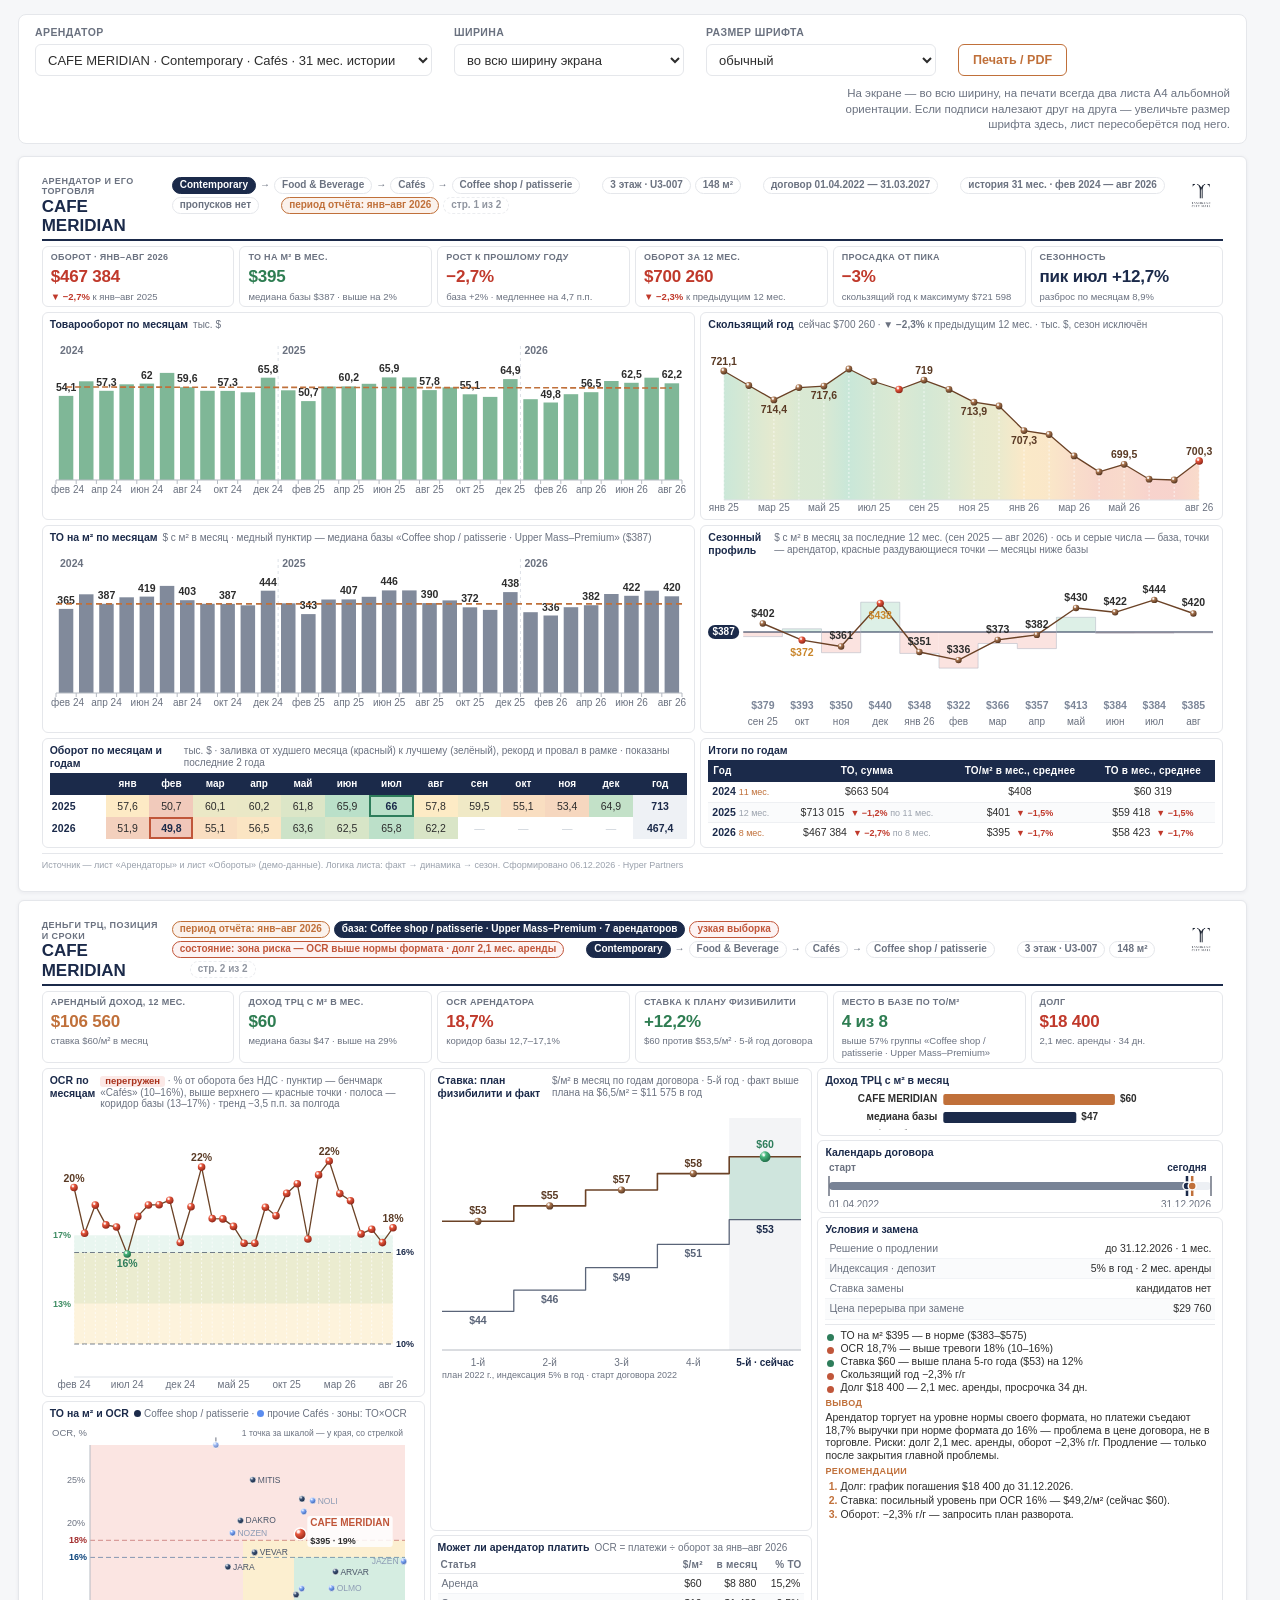
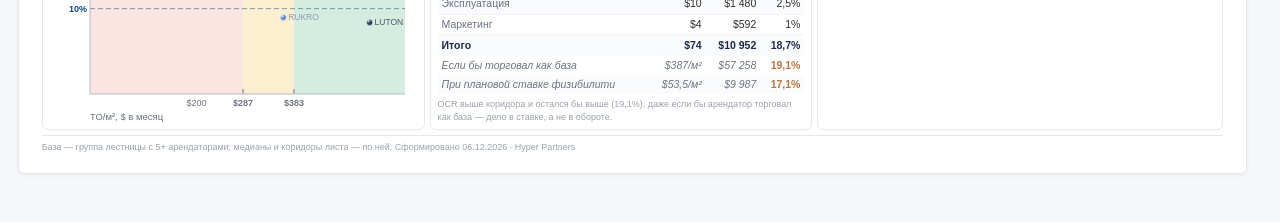
==== commit 7d5c416e: "PDF по арендатору: графики без наложений на реальных данных - точечная диаграмма «ТО на м² и OCR»: ш" ====
--- a/report/tenant-report.html
+++ b/report/tenant-report.html
@@ -1,817 +1,818 @@
-<!DOCTYPE html>
-<html lang="ru">
-<head>
-<meta charset="utf-8">
-<meta name="viewport" content="width=device-width, initial-scale=1">
-<title>Отчёт по арендатору — финальная версия</title>
-<style id="pagestyle">@page{size:A4 landscape;margin:8mm}</style>
-<style>
-/* Отчёт по товарообороту арендатора — витрина форматов. TCM / Hyper Partners */
-:root{
-  --navy:#1B2A4A; --copper:#C0703A; --ink:#2D2D2D; --mut:#6B7280;
-  --line:#E5E7EB; --bg:#F6F7F9; --ok:#2E7D52; --warn:#C9862B; --bad:#C0392B;
-  --green:#4E9B6F;
-}
-*{box-sizing:border-box}
-html,body{margin:0;padding:0}
-html{scrollbar-gutter:stable}
-body{
-  background:var(--bg); color:var(--ink);
-  font:13px/1.45 'Segoe UI', Inter, -apple-system, sans-serif;
-  -webkit-text-size-adjust:100%;
-}
-.wrap{padding:14px 18px 40px}
-
-/* ---------- шапка витрины ---------- */
-.top{display:flex;align-items:center;gap:16px;background:#fff;border:1px solid var(--line);
-  border-radius:8px;padding:12px 16px;margin-bottom:12px}
-.top h1{margin:0;font-size:19px;color:var(--navy);font-weight:700;letter-spacing:.1px}
-.top .sub{margin-top:2px;font-size:11.5px;color:var(--mut)}
-.top img{height:52px;margin-left:auto;display:block}
-
-.panel{display:flex;flex-wrap:wrap;gap:10px 22px;align-items:flex-end;background:#fff;
-  border:1px solid var(--line);border-radius:8px;padding:10px 16px;margin-bottom:12px}
-.fld{display:flex;flex-direction:column;gap:4px}
-.fld label{font-size:10.5px;text-transform:uppercase;letter-spacing:.4px;color:var(--mut);font-weight:600}
-.fld select{height:32px;min-width:230px;border:1px solid var(--line);border-radius:6px;padding:0 8px;
-  font:13px 'Segoe UI',sans-serif;color:var(--ink);background:#fff}
-.tabs{display:flex;gap:6px;flex-wrap:wrap}
-.tab{border:1px solid var(--line);background:#fff;border-radius:6px;padding:7px 13px;cursor:pointer;
-  font:12.5px 'Segoe UI',sans-serif;color:var(--navy);white-space:nowrap}
-.tab:hover{border-color:#c9cfd8}
-.tab.act{background:var(--navy);border-color:var(--navy);color:#fff;font-weight:600}
-.tab[data-v="A"],.tab[data-v="B"],.tab[data-v="Cv"]{border-color:#E0C3A8}
-.tab[data-v="F"]{border-color:var(--copper);color:var(--copper);font-weight:700}
-.tab[data-v="F"].act{background:var(--copper);border-color:var(--copper);color:#fff}
-table.lad td{font-size:10.5px;padding:0.8px 4px}
-table.lad td.nm{max-width:none;white-space:nowrap}
-table.lad th{font-size:10px;padding:2px 3px}
-.tab[data-v="A"]{color:var(--copper);font-weight:600}
-.tab[data-v="A"].act,.tab[data-v="B"].act,.tab[data-v="Cv"].act{background:var(--copper);border-color:var(--copper);color:#fff}
-.btn{align-self:flex-end;height:32px;border:1px solid var(--copper);background:#fff;color:var(--copper);
-  border-radius:6px;padding:0 14px;font:12.5px 'Segoe UI',sans-serif;font-weight:600;cursor:pointer}
-.btn:hover{background:#FBF4EC}
-.hint{font-size:11.5px;color:var(--mut);margin-left:auto;max-width:430px;text-align:right;line-height:1.35}
-
-/* ---------- карточки ---------- */
-.card{background:#fff;border:1px solid var(--line);border-radius:8px;padding:14px 16px;margin-bottom:12px;min-width:0}
-.card h2{margin:0 0 2px;font-size:15px;color:var(--navy);font-weight:700}
-.card .cap{font-size:11.5px;color:var(--mut);margin-bottom:10px}
-.card h2 .u{font-weight:400;color:var(--mut);font-size:12.5px}
-.chead{display:flex;align-items:baseline;gap:14px;flex-wrap:wrap;margin-bottom:8px}
-.chead h2{margin:0}
-.lgd{margin-left:auto;display:flex;gap:14px;align-items:center;font-size:11px;color:var(--mut);flex-wrap:wrap}
-.lgd i{display:inline-block;width:12px;height:9px;border-radius:2px;margin-right:5px;vertical-align:middle}
-.grid2{display:grid;grid-template-columns:1fr 1fr;gap:12px}
-.grid2.wide{grid-template-columns:1.45fr 1fr}
-.grid3{display:grid;grid-template-columns:repeat(3,1fr);gap:12px}
-
-/* ---------- шапка отчёта ---------- */
-.rep-head{background:#fff;border:1px solid var(--line);border-radius:8px;padding:14px 16px;margin-bottom:12px}
-.rep-head .t{font-size:21px;font-weight:700;color:var(--navy)}
-.rep-head .m{font-size:11.5px;color:var(--mut);margin-top:3px}
-.rep-head .m b{color:var(--ink);font-weight:600}
-
-/* ---------- KPI ---------- */
-.kpis{display:grid;grid-template-columns:repeat(auto-fit,minmax(160px,1fr));gap:10px;margin-bottom:12px}
-.kpi{background:#fff;border:1px solid var(--line);border-radius:8px;padding:10px 12px;position:relative;overflow:hidden}
-.kpi:before{content:'';position:absolute;left:0;right:0;top:0;height:3px;background:var(--navy)}
-.kpi.acc:before{background:var(--copper)}
-.kpi .l{font-size:10.5px;color:var(--mut);text-transform:uppercase;letter-spacing:.4px;font-weight:600}
-.kpi .v{font-size:20px;font-weight:700;color:var(--navy);margin-top:3px;letter-spacing:-.2px}
-.kpi.acc .v{color:var(--copper)}
-.kpi .d{font-size:11px;color:var(--mut);margin-top:2px}
-.kpi .d b{font-weight:700}
-.up{color:var(--ok)} .dn{color:var(--bad)} .fl{color:var(--mut)}
-
-/* ---------- таблицы ---------- */
-table{width:100%;border-collapse:collapse}
-th{background:var(--navy);color:#fff;font-weight:600;font-size:11px;padding:7px 8px;text-align:center;
-  letter-spacing:.2px;white-space:nowrap}
-th:first-child{text-align:left}
-td{padding:5px 8px;font-size:12.5px;text-align:center;border-bottom:1px solid #EEF0F3;white-space:nowrap}
-td:first-child{text-align:left}
-tbody tr:nth-child(even){background:#FAFBFC}
-tbody tr:hover{background:#F2F5F9}
-tr.tot td{font-weight:700;background:#F1F3F6;border-top:2px solid var(--navy);border-bottom:none}
-tr.yr td{background:#EDF0F5;font-weight:600;color:var(--navy)}
-.num{font-variant-numeric:tabular-nums}
-.src{font-size:10.5px;color:#9AA1AC;margin-top:8px}
-.scroll{overflow-x:auto;min-width:0}
-
-/* ---------- прочее ---------- */
-.chart-wrap{min-width:0;overflow-x:auto;overflow-y:hidden}
-.note{background:#F8F0E4;border-left:3px solid var(--copper);border-radius:0 6px 6px 0;padding:9px 12px;
-  font-size:12.5px;margin-bottom:12px;color:#5a4630}
-.note b{color:var(--copper)}
-.pill{display:inline-block;padding:1px 7px;border-radius:9px;font-size:10.5px;font-weight:600}
-.pill.ok{background:#E9F3EE;color:var(--ok)} .pill.bad{background:#F7E9E7;color:var(--bad)}
-.pill.warn{background:#F8F0E4;color:var(--warn)} .pill.n{background:#EEF0F3;color:var(--mut)}
-.bars{display:flex;flex-direction:column;gap:5px}
-.brow{display:grid;grid-template-columns:118px 1fr 62px;gap:8px;align-items:center;font-size:12px}
-.btrack{height:14px;background:#F0F2F5;border-radius:3px;overflow:hidden}
-.bfill{height:100%;background:var(--green);border-radius:3px}
-.brow b{text-align:right;font-variant-numeric:tabular-nums}
-.sum{font-size:12.5px;line-height:1.6;color:var(--ink);margin:0;padding-left:18px}
-.sum li{margin-bottom:3px}
-.avail{font-size:11.5px;color:var(--mut);line-height:1.6}
-.avail b{color:var(--navy)}
-
-
-/* ---------- лист A4 (вариант «одна страница») ---------- */
-.sheet-wrap{overflow:hidden;margin-bottom:12px}
-.sheet{width:267mm;height:184mm;background:#fff;border:1px solid var(--line);border-radius:6px;
-  padding:6mm 7mm;display:flex;flex-direction:column;gap:7px;transform-origin:top left;
-  box-shadow:0 1px 4px rgba(27,42,74,.06)}
-.sh-head{display:flex;align-items:flex-start;gap:10px;border-bottom:2px solid var(--navy);padding-bottom:4px}
-.sh-t{font-size:17px;font-weight:700;color:var(--navy);line-height:1.12}
-.sh-m{font-size:10.5px;color:var(--mut);margin-top:3px}
-.sh-logo{height:34px;margin-left:auto;flex:none}
-/* реквизиты листа — пилюлями справа от названия, а не строкой мелкого текста */
-.sh-id{flex:0 1 auto;max-width:32%;min-width:120px}
-.sh-k{font-size:9px;letter-spacing:.05em;text-transform:uppercase;color:var(--mut);font-weight:600;line-height:1.2}
-.sh-pills{display:flex;flex-wrap:wrap;align-content:flex-start;gap:3px 4px;flex:1 1 auto;min-width:0;padding-top:1px}
-.pill{display:inline-block;font-size:10px;line-height:1.2;padding:1.5px 7px;border-radius:999px;border:1px solid var(--line);color:var(--mut);background:#fff;white-space:nowrap}
-.pill.seg{background:var(--navy);border-color:var(--navy);color:#fff;font-weight:600;white-space:normal}
-.pill.acc{background:#FBF2EC;border-color:var(--copper);color:var(--copper);font-weight:600}
-.pill.warn{background:#FDF3F3;border-color:#C0563A;color:#C0563A;font-weight:600}
-.pill.ok{background:#EDF7F1;border-color:#2E7D5B;color:#2E7D5B;font-weight:600}
-.bdg{display:inline-block;padding:0 5px;border-radius:3px;font-size:9.5px;font-weight:700}
-.bdg.green{background:#E1F0E8;color:#1F6B4A}
-.bdg.amber{background:#FCF1DA;color:#8A5B08}
-.bdg.red{background:#FBE9E7;color:#A8321C}
-.pill.gh{border-style:dashed;opacity:.75}
-.parr{font-style:normal;color:var(--mut);font-size:10px;line-height:1;align-self:center}
-.pgap{display:inline-block;width:14px;height:1px}
-.yt .part{color:var(--copper)}
-.sh-kpis{display:grid;grid-template-columns:repeat(5,1fr);gap:7px}
-.sk{border:1px solid var(--line);border-radius:6px;padding:4px 8px;position:relative;overflow:hidden;min-width:0}
-.sk.up .v{color:var(--ok)}
-.sk.down .v{color:var(--bad)}
-.sk .l{font-size:9px;letter-spacing:.3px;text-transform:uppercase;color:var(--mut);font-weight:600}
-.sk .v{font-size:16px;font-weight:700;color:var(--navy);margin-top:1px;letter-spacing:-.2px}
-.sk.acc .v{color:var(--copper)}
-.sk .d{font-size:9.5px;color:var(--mut);margin-top:1px;line-height:1.2;overflow:hidden;
-  display:-webkit-box;-webkit-line-clamp:2;-webkit-box-orient:vertical}
-.sh-body{display:grid;grid-template-columns:1.5fr 1fr;grid-template-rows:1fr 1fr auto;gap:5px;flex:1;min-height:0}
-.sh-l,.sh-r{display:flex;flex-direction:column;gap:4px;min-width:0}
-.sh-body > .sh-card{display:flex;flex-direction:column;min-height:0}
-.sh-card{border:1px solid var(--line);border-radius:6px;padding:3px 6px;min-width:0}
-.sh-card.grow{flex:1;display:flex;flex-direction:column;min-height:0}
-/* график во всю высоту карточки: содержимое вынуто из потока, поэтому svg
-   не распирает колонку — он всегда рисуется ровно по доступной высоте */
-.chart-wrap.fill{flex:1 1 auto;min-height:56px;position:relative;overflow:hidden}
-.chart-wrap.fill > div{position:absolute;left:0;right:0;top:0;bottom:0}
-.sh-h2{font-size:10.5px;font-weight:700;color:var(--navy);margin-bottom:2px;display:flex;align-items:baseline;gap:5px;line-height:1.2}
-.sh-h2 span{font-weight:400;font-size:9px;color:var(--mut);line-height:1.15}
-.lgd{display:inline-block;width:7px;height:7px;border-radius:50%;margin-right:3px;vertical-align:baseline}
-.sh-lg{margin-left:auto;font-size:9.5px;color:var(--mut);font-weight:400}
-.sh-lg i{display:inline-block;width:10px;height:8px;border-radius:2px;margin-right:4px;vertical-align:middle}
-table.mtx{width:100%;border-collapse:collapse}
-.mtx thead th{background:var(--navy);color:#fff;font-size:10px;font-weight:600;padding:4px 2px;text-align:center;letter-spacing:0}
-.mtx th.ry{background:none;color:var(--navy);font-size:10.5px;font-weight:600;text-align:left;padding:3.5px 5px 3.5px 2px}
-.mtx td{padding:3.5px 2px;font-size:10.5px;text-align:center;border:none;font-variant-numeric:tabular-nums;color:var(--ink)}
-.mtx tbody tr:nth-child(even){background:none}
-.mtx td.e{color:#C9CFD8}
-.mtx td.ag{font-weight:700;color:var(--navy);background:#EEF1F5}
-/* рекорд и провал в матрице: на экране рамка пульсирует, на печати — статична */
-.mtx td.best,.mtx td.worst{position:relative;font-weight:700;color:var(--navy)}
-.mtx td.best{box-shadow:inset 0 0 0 2px #2E7D5B;animation:tcmPulseUp 1.9s ease-in-out infinite}
-.mtx td.worst{box-shadow:inset 0 0 0 2px #C0563A;animation:tcmPulseDn 1.9s ease-in-out infinite}
-@keyframes tcmPulseUp{0%,100%{box-shadow:inset 0 0 0 2px rgba(46,125,91,1)}50%{box-shadow:inset 0 0 0 4px rgba(46,125,91,.35)}}
-@keyframes tcmPulseDn{0%,100%{box-shadow:inset 0 0 0 2px rgba(192,86,58,1)}50%{box-shadow:inset 0 0 0 4px rgba(192,86,58,.35)}}
-/* скользящий год: две сравниваемые точки раздуваются и возвращаются */
-g.matdot{animation:tcmSwell 1.9s ease-in-out infinite;transform-box:fill-box;transform-origin:center}
-g.matdot.now{animation-delay:.2s}
-@keyframes tcmSwell{0%,100%{transform:scale(1)}50%{transform:scale(1.75)}}
-@media (prefers-reduced-motion:reduce){g.matdot{animation:none}}
-@media (prefers-reduced-motion:reduce){.mtx td.best,.mtx td.worst{animation:none}}
-@media print{
-  .mtx td.best,.mtx td.worst{animation:none;-webkit-print-color-adjust:exact;print-color-adjust:exact}
-  g.matdot{animation:none}
-  .mtx td{-webkit-print-color-adjust:exact;print-color-adjust:exact}
-}
-table.yt{width:100%;border-collapse:collapse}
-.yt th{background:var(--navy);color:#fff;font-size:10px;font-weight:600;padding:4px 5px;text-align:center}
-.yt th:first-child{text-align:left}
-.yt td{padding:3.5px 5px;font-size:10.5px;text-align:center;border-bottom:1px solid #EEF0F3;white-space:nowrap}
-.yt td:first-child{text-align:left;font-weight:600;color:var(--navy)}
-.yt tbody tr:last-child td{border-bottom:none}
-.yt .dlt{display:inline-block;font-size:9px;line-height:1.15;margin-left:6px;font-weight:400;white-space:nowrap}
-.yt .dlt b{font-weight:600}
-.mn{color:#9AA1AC;font-size:9px;font-weight:400}
-.mn2{font-size:9px;color:#9AA1AC;margin-top:4px}
-.sh-sum{margin:0;padding-left:15px;font-size:10.5px;line-height:1.5;color:var(--ink)}
-.sh-sum li{margin-bottom:3px}
-.sh-sum b{color:var(--navy)}
-.sh-foot{font-size:9px;color:#9AA1AC;border-top:1px solid var(--line);padding-top:5px}
-.sheet-hint{display:none;font-size:11.5px;color:var(--mut);margin:-4px 0 12px}
-
-
-/* ---------- лист «решение по арендатору» ---------- */
-.sheet.ceo{gap:6px}
-.rec{display:flex;gap:10px;border:1px solid #E4CDB6;background:#FBF4EC;border-left:4px solid var(--copper);
-  border-radius:0 6px 6px 0;padding:7px 10px}
-.rec-l{font-size:9px;font-weight:700;letter-spacing:.6px;text-transform:uppercase;color:var(--copper);
-  writing-mode:vertical-rl;transform:rotate(180deg);text-align:center;flex:none}
-.rec-b{font-size:11.5px;line-height:1.45;color:#4a3728}
-.rec-b b{color:var(--copper)}
-.rec-ask{margin-top:3px;font-size:10.5px;color:var(--navy);font-weight:600}
-.rec-ask b{color:var(--navy)}
-.ceo-body{display:grid;grid-template-columns:1fr 1fr 1.06fr;gap:6px;flex:1;min-height:0}
-/* колонка листа 2: каждый график и таблица — в своей карточке */
-.ceo-body > .cl{display:flex;flex-direction:column;gap:4px;min-width:0;min-height:0}
-/* фиксированные карточки не сжимаются — иначе grow-сосед выдавливает их контент */
-.ceo-body > .cl > .sh-card:not(.grow),.sh-l > .sh-card:not(.grow),.sh-r > .sh-card:not(.grow){flex-shrink:0}
-.ceo-body .sh-card{display:flex;flex-direction:column;min-height:0}
-.sh-h2.mt{margin-top:7px}
-table.pt{width:100%;border-collapse:collapse}
-.pt th{background:none;color:var(--mut);font-size:10px;font-weight:600;padding:1px 3px;text-align:right;border-bottom:1px solid var(--line)}
-.pt th:first-child{text-align:left}
-.pt td{padding:2.5px 3px;font-size:10.5px;text-align:right;border-bottom:1px solid #F2F4F7;white-space:nowrap}
-.pt td:first-child{text-align:left;color:var(--mut)}
-.pt tr.sum td{font-weight:700;color:var(--navy);border-top:1px solid var(--navy);border-bottom:none}
-.pt tr.scen td{padding-top:6px;font-size:9px;letter-spacing:.4px;text-transform:uppercase;color:var(--mut);border-bottom:1px dashed var(--line);text-align:left}
-.pt tr.alt td{color:var(--mut);font-style:italic;border-bottom:none}
-.pt tr.alt td:last-child{font-weight:700;font-style:normal;color:var(--copper)}
-.pt.tight td{padding:1.5px 3px;font-size:10.5px}
-.pt.tight td:nth-child(3){text-align:left;color:var(--mut);padding-left:10px}
-.occ{margin-top:7px}
-.occ-t{font-size:10px;color:var(--mut);margin-bottom:2px}
-table.st{width:100%;border-collapse:collapse}
-.st th{background:var(--navy);color:#fff;font-size:10px;font-weight:600;padding:3px 4px;text-align:right}
-.st th:nth-child(2){text-align:left}
-.st td{padding:4px;font-size:10.5px;text-align:right;border-bottom:1px solid #EEF0F3;vertical-align:top}
-.st td.k{width:14px;font-weight:700;color:var(--navy);text-align:center}
-.st td.nm{text-align:left;white-space:normal;line-height:1.25}
-.st tr.win{background:#F1F7F3}
-.st tr.win td.k{color:var(--ok)}
-.sh-sum.tight{font-size:10px;line-height:1.4;padding-left:14px}
-.sh-sum.tight li{margin-bottom:2px}
-.sh-sum.kf{margin-top:4px;border-top:1px solid var(--line);padding-top:4px}
-.sh-sum.kf li{margin-bottom:0;line-height:1.24}
-.sh-sum.kf{list-style:none;padding-left:2px}
-.sh-sum.kf li{padding-left:13px;position:relative}
-.sh-sum.kf li:before{content:'';position:absolute;left:0;top:5px;width:7px;height:7px;border-radius:50%}
-.sh-sum.kf li.ok:before{background:#2E7D5B}
-.sh-sum.kf li.bad:before{background:#C0563A}
-.sumline{display:grid;grid-template-columns:1fr 1.1fr 1fr;gap:3px 12px;margin-top:4px;padding:4px 8px 5px}
-.sumline .sl-wide{grid-column:1 / -1;border-top:1px solid var(--line);padding-top:4px}
-.sl-h{font-size:9px;letter-spacing:.4px;text-transform:uppercase;color:var(--copper);font-weight:700;margin-bottom:1px}
-.sl-t{font-size:10.5px;line-height:1.22;color:var(--ink)}
-.sl-h{margin-top:3px}
-ol.recs{margin:1px 0 0;padding-left:15px;font-size:10.5px;line-height:1.24;color:var(--ink)}
-ol.recs li{margin-bottom:1px}
-ol.recs li::marker{color:var(--copper);font-weight:700}
-
-
-/* «во всю ширину»: лист тянется по окну, при печати всё равно A4 */
-.fluid .sheet{width:auto;height:auto;min-height:0;transform:none!important;max-width:none}
-.fluid .sheet-wrap{overflow:visible!important;height:auto!important}
-.fluid .sh-body,.fluid .ceo-body{min-height:0}
-.fluid .sheet + .sheet{margin-top:0}
-@media (max-width:1150px){
-  .fluid .ceo-body{grid-template-columns:1fr}
-  .fluid .sh-body,.fluid .sh-body.r7{grid-template-columns:1fr}
-  /* одна колонка: высота карточек auto, поэтому растянутым графикам нужен свой минимум */
-  .fluid .chart-wrap.fill{min-height:150px}
-}
-
-/* компактный режим листа — включается при крупном шрифте */
-.sheet.dense{gap:5px;padding:5mm 6mm}
-.sheet.dense .sh-card{padding:5px 7px}
-.sheet.dense .sh-body,.sheet.dense .ceo-body{gap:5px}
-.sheet.dense .sh-l,.sheet.dense .sh-r{gap:5px}
-.sheet.dense .sh-kpis{gap:5px}
-.sheet.dense .sh-h2{margin-bottom:3px}
-.sheet.dense table.yt + .mn2{display:none}
-.sheet.dense .pt td,.sheet.dense .yt td{padding:2px 4px}
-
-/* ---------- двухстраничные отчёты ---------- */
-.sh-kpis.six{grid-template-columns:repeat(6,1fr)}
-.sh-body.r7{grid-template-columns:1.25fr 1fr}
-.sh-body.r7b{grid-template-columns:1.15fr 1fr}
-.sh-body.r8{grid-template-columns:1.2fr 1fr}
-.sh-body.r8b{grid-template-columns:1fr 1.12fr}
-.sh-body.r9b{grid-template-columns:1.08fr 1fr}
-.sheet-wrap + .sheet-wrap{margin-top:2px}
-.lbl-s{font-size:9.5px;color:var(--mut);margin:2px 0 0}
-.tiles{display:grid;grid-template-columns:repeat(4,1fr);gap:7px}
-.tile{border:1px solid var(--line);border-radius:5px;padding:3px 7px 1px;min-width:0}
-.tl{font-size:9.5px;font-weight:700;color:var(--navy);white-space:nowrap;overflow:hidden;text-overflow:ellipsis}
-.tl span{font-weight:400;color:var(--mut);font-size:8.5px}
-table.dt{width:100%;border-collapse:collapse}
-.dt th{background:var(--navy);color:#fff;font-size:8.5px;font-weight:600;padding:3px 2px;text-align:center}
-.dt th.rl{text-align:left;padding-left:6px}
-.dt td{padding:2px 2px;font-size:9px;text-align:center;border-bottom:1px solid #F2F4F7;
-  font-variant-numeric:tabular-nums;white-space:nowrap}
-.dt td.rl{text-align:left;font-weight:600;color:var(--navy);padding-left:6px}
-.dt tbody tr:nth-child(even){background:#FAFBFC}
-.dt .e{color:#C9CFD8}
-.st td.nm{white-space:nowrap;overflow:hidden;text-overflow:ellipsis;max-width:120px}
-
-@media (max-width:900px){
-  .sheet-hint{display:block}
-  .tiles{grid-template-columns:repeat(2,1fr)}
-  .grid2,.grid2.wide,.grid3{grid-template-columns:1fr}
-  .top img{height:40px} .top h1{font-size:16px}
-  .hint{display:none} .fld select{min-width:0;width:100%}
-  .wrap{padding:10px 10px 30px}
-}
-@media print{
-  html{scrollbar-gutter:auto}
-  .fluid .sheet{width:267mm;height:184mm}
-  body{background:#fff}
-  .panel,.top img,.hint,.btn{display:none!important}
-  .card,.kpi,.rep-head{break-inside:avoid;border-color:#ccc}
-  .wrap{padding:0}
-  /* лист печатается 1:1, ровно одна страница */
-  body.mode-p1 .top{display:none!important}
-  .sheet-wrap{overflow:visible!important;height:auto!important;margin:0}
-  .sheet-hint{display:none!important}
-  .sheet{transform:none!important;border:none;border-radius:0;box-shadow:none;
-    width:267mm;height:184mm}
-  .sheet-wrap{page-break-inside:avoid;margin:0}
-  .sheet-wrap + .sheet-wrap{page-break-before:always}
-}
-
-
-/* --- лист во весь экран: высоту задаёт JS под размер окна --- */
-.fluid .sheet-wrap:nth-of-type(1) .sheet{height:var(--sheetH1,auto)}
-.fluid .sheet-wrap:nth-of-type(2) .sheet{height:var(--sheetH2,auto)}
-.fluid .sheet-wrap{margin-bottom:8px}
-.fluid .sheet{overflow:hidden}
-.fluid.autoheight .sheet-wrap:nth-of-type(1) .sheet,
-.fluid.autoheight .sheet-wrap:nth-of-type(2) .sheet{height:auto}
-.sheet.tighter{padding:4mm 5mm;gap:4px}
-.sheet.tighter .sk .d{-webkit-line-clamp:2}
-.sheet.tighter .sh-card{padding:4px 6px}
-.sheet.tighter .sh-body,.sheet.tighter .ceo-body,.sheet.tighter .sh-l,.sheet.tighter .sh-r{gap:4px}
-.fluid .sheet.tighter .sh-foot{display:none}
-@media print{
-  .fluid .sheet-wrap:nth-of-type(1) .sheet,
-  .fluid .sheet-wrap:nth-of-type(2) .sheet{height:184mm}
-}
-
-/* --- отдельный файл: панель и масштаб шрифта --- */
-.fontnote:not(:empty){margin-top:4px;color:#C0703A;font-weight:600}
-:root{ --fs:1 }
-.sk .l{font-size:calc(9px * var(--fs))}
-.sk .v{font-size:calc(17px * var(--fs))}
-.sk .d{font-size:calc(9.5px * var(--fs));-webkit-line-clamp:3}
-.sh-t{font-size:calc(17px * var(--fs))}
-.sh-m{font-size:calc(10.5px * var(--fs))}
-.pill{font-size:calc(10px * var(--fs))}
-.sh-k{font-size:calc(9px * var(--fs))}
-.sh-h2{font-size:calc(10.5px * var(--fs))}
-.sh-h2 span{font-size:calc(10px * var(--fs))}
-.pt td,.yt td{font-size:calc(10.5px * var(--fs))}
-.pt th,.yt th{font-size:calc(10px * var(--fs))}
-.mtx td{font-size:calc(10.5px * var(--fs))}
-.mtx thead th{font-size:calc(10px * var(--fs))}
-.mtx th.ry{font-size:calc(10.5px * var(--fs))}
-.st td{font-size:calc(10.5px * var(--fs))}
-.st th{font-size:calc(10px * var(--fs))}
-.lad td{font-size:calc(10.5px * var(--fs))}
-.lad th{font-size:calc(10px * var(--fs))}
-.sh-sum{font-size:calc(10.5px * var(--fs))}
-.sh-sum.tight{font-size:calc(10.5px * var(--fs))}
-.mn,.mn2{font-size:calc(9px * var(--fs))}
-.lbl-s{font-size:calc(10px * var(--fs))}
-.sh-foot{font-size:calc(9px * var(--fs))}
-
-</style>
-</head>
-<body class="mode-p1 fluid">
-<div class="wrap">
-  <div class="panel">
-    <div class="fld">
-      <label>Арендатор</label>
-      <select id="brand"></select>
-    </div>
-    <div class="fld">
-      <label>Ширина</label>
-      <select id="wide">
-        <option value="1">во всю ширину экрана</option>
-        <option value="0">как на печати (лист A4)</option>
-      </select>
-    </div>
-    <div class="fld">
-      <label>Размер шрифта</label>
-      <select id="fs">
-        <option value="1">обычный</option>
-        <option value="1.15">крупнее на 15%</option>
-        <option value="1.3">крупнее на 30%</option>
-        <option value="0.9">мельче на 10%</option>
-      </select>
-    </div>
-    <button class="btn" onclick="window.print()">Печать / PDF</button>
-    <div class="hint">На экране — во всю ширину, на печати всегда два листа A4 альбомной ориентации. Если подписи налезают друг на друга — увеличьте размер шрифта здесь, лист пересоберётся под него.<div id="fontnote" class="fontnote"></div></div>
-  </div>
-  <div id="report"></div>
-</div>
-<script>
-window.TCM_LOGO="[data-uri]";
-
-</script>
-<script>
-/* ================= Классификатор Tashkent City Mall =================
-   Источник: Данные/Категории.xlsx (выгрузка отдела аренды).
-   Четыре уровня: СЕГМЕНТ · Категория · Подкатегория · Под-подкатегория.
-   Файл заменяется целиком при обновлении классификатора — остальной код не трогать.
-
-   Чистка при загрузке (иначе группы дробятся и база считается по мусору):
-     «Mass Market» -> «Mass» (1 строка); «Sportswear» -> «Sportswear (mono-brand)» (1);
-     2 строки без категории восстановлены в Food & Beverage по подкатегории.
-   Итого арендаторов в классификаторе: 229. */
-
-/* сегменты по возрастанию цены — порядок нужен, чтобы при нехватке выборки
-   расширять базу на СОСЕДНИЙ сегмент, а не сваливать Luxury в Mass */
-var SEG_ORDER = ['Mass', 'Upper Mass', 'Contemporary', 'Premium', 'Bridge Luxury', 'Luxury'];
-
-var CAT_CODE = {
-  "Fashion & Accessories":       "FAS",
-  "Food & Beverage":             "FNB",
-  "Home, Gifts & Lifestyle":     "HGL",
-  "Beauty & Health":             "BTY",
-  "Electronics & Mobile":        "ELC",
-  "Entertainment & Leisure":     "ENT",
-  "Services":                    "SVC",
-  "Kiosk":                       "KSK",
-  "Supermarket & Essentials":    "SUP"
-};
-
-/* сегмент | категория | подкатегория | под-подкатегория */
-var TAXONOMY = [
-  "Contemporary|Fashion & Accessories|Apparel|Womenswear",
-  "Contemporary|Fashion & Accessories|Apparel|Sportswear (mono-brand)",
-  "Mass|Fashion & Accessories|Apparel|Family concept",
-  "Upper Mass|Fashion & Accessories|Apparel|Womenswear",
-  "Contemporary|Fashion & Accessories|Apparel|Womenswear",
-  "Upper Mass|Fashion & Accessories|Apparel|Sportswear (mono-brand)",
-  "Contemporary|Fashion & Accessories|Apparel|Menswear",
-  "Contemporary|Fashion & Accessories|Apparel|Family concept",
-  "Contemporary|Fashion & Accessories|Apparel|Family concept",
-  "Mass|Fashion & Accessories|Apparel|Family concept",
-  "Upper Mass|Fashion & Accessories|Apparel|Menswear",
-  "Mass|Fashion & Accessories|Apparel|Lingerie",
-  "Mass|Fashion & Accessories|Apparel|Family concept",
-  "Mass|Fashion & Accessories|Apparel|Family concept",
-  "Bridge Luxury|Fashion & Accessories|Apparel|Kidswear",
-  "Upper Mass|Fashion & Accessories|Apparel|Kidswear",
-  "Mass|Fashion & Accessories|Apparel|Family concept",
-  "Bridge Luxury|Fashion & Accessories|Apparel|Kidswear",
-  "Contemporary|Fashion & Accessories|Apparel|Family concept",
-  "Premium|Fashion & Accessories|Apparel|Family concept",
-  "Contemporary|Fashion & Accessories|Apparel|Family concept",
-  "Upper Mass|Fashion & Accessories|Apparel|Lingerie",
-  "Contemporary|Fashion & Accessories|Apparel|Womenswear",
-  "Premium|Fashion & Accessories|Apparel|Lingerie",
-  "Luxury|Fashion & Accessories|Apparel|Womenswear",
-  "Mass|Fashion & Accessories|Apparel|Family concept",
-  "Contemporary|Fashion & Accessories|Apparel|Family concept",
-  "Luxury|Fashion & Accessories|Apparel|Womenswear",
-  "Mass|Fashion & Accessories|Apparel|Family concept",
-  "Upper Mass|Fashion & Accessories|Apparel|Womenswear",
-  "Premium|Fashion & Accessories|Apparel|Family concept",
-  "Mass|Fashion & Accessories|Apparel|Lingerie",
-  "Premium|Fashion & Accessories|Apparel|Womenswear",
-  "Contemporary|Fashion & Accessories|Apparel|Menswear",
-  "Premium|Fashion & Accessories|Apparel|Womenswear",
-  "Mass|Fashion & Accessories|Apparel|Family concept",
-  "Upper Mass|Fashion & Accessories|Apparel|Sportswear (mono-brand)",
-  "Upper Mass|Fashion & Accessories|Apparel|Womenswear",
-  "Contemporary|Fashion & Accessories|Apparel|Sportswear (multi-brand)",
-  "Premium|Fashion & Accessories|Apparel|Womenswear",
-  "Premium|Fashion & Accessories|Apparel|Womenswear",
-  "Premium|Fashion & Accessories|Apparel|Family concept",
-  "Contemporary|Fashion & Accessories|Apparel|Family concept",
-  "Mass|Fashion & Accessories|Apparel|Sportswear (multi-brand)",
-  "Mass|Fashion & Accessories|Apparel|Family concept",
-  "Upper Mass|Fashion & Accessories|Apparel|Sportswear (mono-brand)",
-  "Upper Mass|Fashion & Accessories|Apparel|Kidswear",
-  "Contemporary|Fashion & Accessories|Apparel|Family concept",
-  "Contemporary|Fashion & Accessories|Apparel|Kidswear",
-  "Contemporary|Fashion & Accessories|Apparel|Kidswear",
-  "Upper Mass|Fashion & Accessories|Apparel|Menswear",
-  "Contemporary|Fashion & Accessories|Apparel|Family concept",
-  "Upper Mass|Fashion & Accessories|Apparel|Sportswear (mono-brand)",
-  "Upper Mass|Fashion & Accessories|Apparel|Kidswear",
-  "Contemporary|Fashion & Accessories|Apparel|Sportswear (mono-brand)",
-  "Upper Mass|Fashion & Accessories|Apparel|Sportswear (multi-brand)",
-  "Contemporary|Fashion & Accessories|Apparel|Family concept",
-  "Premium|Fashion & Accessories|Apparel|Womenswear",
-  "Premium|Fashion & Accessories|Apparel|Womenswear",
-  "Premium|Fashion & Accessories|Apparel|Womenswear",
-  "Contemporary|Fashion & Accessories|Apparel|Sportswear (mono-brand)",
-  "Contemporary|Fashion & Accessories|Apparel|Kidswear",
-  "Upper Mass|Fashion & Accessories|Apparel|Kidswear",
-  "Premium|Fashion & Accessories|Apparel|Kidswear",
-  "Contemporary|Fashion & Accessories|Apparel|Sportswear (mono-brand)",
-  "Upper Mass|Fashion & Accessories|Apparel|Sportswear (mono-brand)",
-  "Mass|Fashion & Accessories|Apparel|Sportswear (mono-brand)",
-  "Contemporary|Fashion & Accessories|Apparel|Family concept",
-  "Contemporary|Fashion & Accessories|Apparel|Family concept",
-  "Contemporary|Fashion & Accessories|Apparel|Womenswear",
-  "Premium|Fashion & Accessories|Apparel|Womenswear",
-  "Premium|Fashion & Accessories|Apparel|Family concept",
-  "Contemporary|Fashion & Accessories|Apparel|Sportswear (mono-brand)",
-  "Upper Mass|Fashion & Accessories|Apparel|Family concept",
-  "Contemporary|Fashion & Accessories|Apparel|Family concept",
-  "Premium|Fashion & Accessories|Apparel|Womenswear",
-  "Mass|Fashion & Accessories|Apparel|Lingerie",
-  "Premium|Fashion & Accessories|Apparel|Kidswear",
-  "Mass|Fashion & Accessories|Apparel|Sportswear (mono-brand)",
-  "Upper Mass|Fashion & Accessories|Apparel|Kidswear",
-  "Upper Mass|Fashion & Accessories|Apparel|Family concept",
-  "Upper Mass|Fashion & Accessories|Apparel|Menswear",
-  "Upper Mass|Fashion & Accessories|Footwear|Adult footwear",
-  "Upper Mass|Fashion & Accessories|Footwear|Family footwear",
-  "Contemporary|Fashion & Accessories|Footwear|Adult footwear",
-  "Contemporary|Fashion & Accessories|Footwear|Adult footwear",
-  "Upper Mass|Fashion & Accessories|Footwear|Adult footwear",
-  "Contemporary|Fashion & Accessories|Footwear|Adult footwear",
-  "Mass|Fashion & Accessories|Watches & Jewelry|Jewelry (local brands)",
-  "Mass|Fashion & Accessories|Accessories & Travel|Fashion accessories",
-  "Mass|Fashion & Accessories|Watches & Jewelry|Jewelry (local brands)",
-  "Luxury|Fashion & Accessories|Watches & Jewelry|Watches",
-  "Contemporary|Fashion & Accessories|Footwear|Adult footwear",
-  "Premium|Fashion & Accessories|Accessories & Travel|Luggage & leather goods",
-  "Luxury|Fashion & Accessories|Watches & Jewelry|Fine jewelry",
-  "Premium|Fashion & Accessories|Watches & Jewelry|Fine jewelry",
-  "Upper Mass|Fashion & Accessories|Footwear|Family footwear",
-  "Premium|Fashion & Accessories|Accessories & Travel|Luggage & leather goods",
-  "Luxury|Fashion & Accessories|Watches & Jewelry|Watches",
-  "Contemporary|Fashion & Accessories|Footwear|Adult footwear",
-  "Mass|Fashion & Accessories|Footwear|Family footwear",
-  "Upper Mass|Fashion & Accessories|Footwear|Family footwear",
-  "Upper Mass|Fashion & Accessories|Footwear|Family footwear",
-  "Mass|Fashion & Accessories|Gifts/Lifestyle/Hobby|Collectibles & Pop Culture",
-  "Contemporary|Fashion & Accessories|Accessories & Travel|Eyewear",
-  "Luxury|Fashion & Accessories|Watches & Jewelry|Fine jewelry",
-  "Luxury|Fashion & Accessories|Accessories & Travel|Luggage & leather goods",
-  "Luxury|Fashion & Accessories|Watches & Jewelry|Watches",
-  "Contemporary|Fashion & Accessories|Accessories & Travel|Fashion accessories",
-  "Contemporary|Fashion & Accessories|Accessories & Travel|Eyewear",
-  "Contemporary|Fashion & Accessories|Accessories & Travel|Fashion accessories",
-  "Upper Mass|Fashion & Accessories|Accessories & Travel|Watches",
-  "Upper Mass|Fashion & Accessories|Watches & Jewelry|Watches",
-  "Contemporary|Fashion & Accessories|Accessories & Travel|Fashion accessories",
-  "Bridge Luxury|Fashion & Accessories|Accessories & Travel|Luggage & leather goods",
-  "Contemporary|Fashion & Accessories|Footwear|Family footwear",
-  "Upper Mass|Fashion & Accessories|Footwear|Family concept",
-  "Premium|Fashion & Accessories|Footwear|Kids footwear",
-  "Upper Mass|Fashion & Accessories|Consumer electronics|Mono-brand home electronics",
-  "Upper Mass|Food & Beverage|Cafés|Coffee shop / patisserie",
-  "Contemporary|Food & Beverage|Restaurants|Casual Dining",
-  "Contemporary|Food & Beverage|Restaurants|Casual Dining",
-  "Upper Mass|Food & Beverage|Restaurants|Casual Dining",
-  "Contemporary|Food & Beverage|Restaurants|Casual Dining",
-  "Upper Mass|Electronics & Mobile|Consumer electronics|Mono-brand home electronics",
-  "Contemporary|Home, Gifts & Lifestyle|Home|Home decor",
-  "Mass|Kiosk|Gifts/Lifestyle/Hobby|Collectibles & Pop Culture",
-  "Mass|Food & Beverage|Cafés|Coffee shop / patisserie",
-  "Contemporary|Supermarket & Essentials|Supermarket & Essentials|Hypermarket / Supermarket",
-  "Contemporary|Services|Financial services|Bank branch",
-  "Mass|Home, Gifts & Lifestyle|Home|Home essentials & tableware",
-  "Mass|Services|Financial services|Currency exchange / ATM",
-  "Mass|Services|Financial services|Currency exchange / ATM",
-  "Mass|Home, Gifts & Lifestyle|Home|Home essentials & tableware",
-  "Mass|Services|Financial services|Currency exchange / ATM",
-  "Mass|Services|Financial services|Currency exchange / ATM",
-  "Upper Mass|Beauty & Health|Beauty retail|Multi-brand beauty",
-  "Premium|Electronics & Mobile|Mobile & Personal devices|Smartphones & wearables",
-  "Upper Mass|Food & Beverage|QSR / Food court|Fast food",
-  "Premium|Entertainment & Leisure|Entertainment & Leisure|Gym / fitness club",
-  "Mass|Food & Beverage|QSR / Food court|Fast food",
-  "Contemporary|Electronics & Mobile|Consumer electronics|Mono-brand home electronics",
-  "Upper Mass|Kiosk|Cafés|Dessert / gelato",
-  "Contemporary|Food & Beverage|Restaurants|Casual Dining",
-  "Contemporary|Beauty & Health|Beauty retail|Multi-brand beauty",
-  "Upper Mass|Food & Beverage|Restaurants|Casual Dining",
-  "Upper Mass|Food & Beverage|Cafés|Coffee shop / patisserie",
-  "Upper Mass|Electronics & Mobile|Consumer electronics|Multi-brand home electronics",
-  "Mass|Food & Beverage|FnB retail|Dessert / gelato",
-  "Contemporary|Electronics & Mobile|Consumer electronics|Mono-brand home electronics",
-  "Upper Mass|Home, Gifts & Lifestyle|Gifts/Lifestyle/Hobby|Concept store / lifestyle",
-  "Contemporary|Electronics & Mobile|Consumer electronics|Mono-brand home electronics",
-  "Mass|Food & Beverage|QSR / Food court|Fast food",
-  "Contemporary|Entertainment & Leisure|Entertainment & Leisure|Family leisure / showrooms",
-  "Contemporary|Beauty & Health|Beauty retail|Multi-brand beauty",
-  "Contemporary|Food & Beverage|Restaurants|Casual Dining",
-  "Contemporary|Services|Personal & operational services|Tailoring / repair & dry cleaning/car wash",
-  "Contemporary|Beauty & Health|Beauty retail|Mono-brand beauty",
-  "Mass|Entertainment & Leisure|Entertainment & Leisure|Cinema",
-  "Contemporary|Beauty & Health|Beauty retail|Mono-brand beauty",
-  "Mass|Services|Financial services|Bank branch",
-  "Upper Mass|Beauty & Health|Beauty retail|Mono-brand beauty",
-  "Contemporary|Food & Beverage|Restaurants|Casual Dining",
-  "Upper Mass|Kiosk|Cafés|Dessert / gelato",
-  "Mass|Food & Beverage|QSR / Food court|Fast food",
-  "Mass|Home, Gifts & Lifestyle|Gifts/Lifestyle/Hobby|Collectibles & Pop Culture",
-  "Premium|Kiosk|Consumer electronics|Mono-brand home electronics",
-  "Mass|Beauty & Health|Beauty retail|Multi-brand beauty",
-  "Mass|Food & Beverage|FnB retail|Dessert / gelato",
-  "Mass|Food & Beverage|QSR / Food court|Fast food",
-  "Bridge Luxury|Home, Gifts & Lifestyle|Home|Home decor",
-  "Mass|Food & Beverage|QSR / Food court|Fast food",
-  "Mass|Food & Beverage|QSR / Food court|Fast food",
-  "Mass|Food & Beverage|QSR / Food court|Fast food",
-  "Mass|Food & Beverage|QSR / Food court|Fast food",
-  "Upper Mass|Food & Beverage|QSR / Food court|Fast food",
-  "Mass|Food & Beverage|QSR / Food court|Fast food",
-  "Contemporary|Food & Beverage|Restaurants|Casual Dining",
-  "Contemporary|Kiosk|Mobile & Personal devices|Personal gadgets (наушники, часы, e-cigarettes и т.п.)",
-  "Mass|Food & Beverage|QSR / Food court|Fast food",
-  "Contemporary|Electronics & Mobile|Mobile & Personal devices|Personal gadgets (наушники, часы, e-cigarettes и т.п.)",
-  "Mass|Kiosk|Accessories & Travel|Fashion accessories",
-  "Mass|Beauty & Health|Beauty retail|Mono-brand beauty",
-  "Mass|Home, Gifts & Lifestyle|Gifts/Lifestyle/Hobby|Concept store / lifestyle",
-  "Contemporary|Food & Beverage|Restaurants|Casual Dining",
-  "Mass|Kiosk|Accessories & Travel|Fashion accessories",
-  "Premium|Food & Beverage|Restaurants|Fine dining",
-  "Mass|Entertainment & Leisure|Entertainment & Leisure|Kids entertainment",
-  "Contemporary|Services|Financial services|Bank branch",
-  "Contemporary|Services|Personal & operational services|Tailoring / repair & dry cleaning/car wash",
-  "Mass|Kiosk|Cafés|Dessert / gelato",
-  "Contemporary|Kiosk|Cafés|Grab & go / kiosk",
-  "Contemporary|Kiosk|Cafés|Grab & go / kiosk",
-  "Contemporary|Food & Beverage|Cafés|Coffee shop / patisserie",
-  "Mass|Home, Gifts & Lifestyle|Gifts/Lifestyle/Hobby|Concept store / lifestyle",
-  "Mass|Services|Financial services|Bank branch",
-  "Upper Mass|Kiosk|Accessories & Travel|Fashion accessories",
-  "Contemporary|Food & Beverage|Restaurants|Casual Dining",
-  "Mass|Kiosk|Accessories & Travel|Fashion accessories",
-  "Mass|Services|Financial services|Currency exchange / ATM",
-  "Mass|Food & Beverage|Cafés|Grab & go / kiosk",
-  "Upper Mass|Food & Beverage|FnB retail|Coffee shop / patisserie",
-  "Premium|Food & Beverage|FnB retail|Dessert / gelato",
-  "Mass|Kiosk|FnB retail|Grab & go / kiosk",
-  "Mass|Kiosk|Cafés|Grab & go / kiosk",
-  "Contemporary|Services|Personal & operational services|Beauty services",
-  "Upper Mass|Kiosk|FnB retail|Grab & go / kiosk",
-  "Contemporary|Beauty & Health|Beauty retail|Mono-brand beauty",
-  "Mass|Kiosk|FnB retail|Grab & go / kiosk",
-  "Mass|Beauty & Health|Pharmacy|Pharmacy",
-  "Mass|Food & Beverage|Cafés|Coffee shop / patisserie",
-  "Mass|Food & Beverage|Cafés|Grab & go / kiosk",
-  "Upper Mass|Food & Beverage|Cafés|Coffee shop / patisserie",
-  "Mass|Kiosk|Accessories & Travel|Fashion accessories",
-  "Mass|Services|Personal & operational services|Travel, tickets & logistics/mobile operators/rent",
-  "Mass|Home, Gifts & Lifestyle|Gifts/Lifestyle/Hobby|Stationery & books",
-  "Upper Mass|Food & Beverage|Restaurants|Casual Dining",
-  "Mass|Services|Personal & operational services|Travel, tickets & logistics/mobile operators/rent",
-  "Contemporary|Home, Gifts & Lifestyle|Home|Home essentials & tableware",
-  "Mass|Food & Beverage|QSR / Food court|Fast food",
-  "Upper Mass|Food & Beverage|FnB retail|Dessert / gelato",
-  "Contemporary|Electronics & Mobile|Consumer electronics|Mono-brand home electronics",
-  "Upper Mass|Home, Gifts & Lifestyle|Home|Home essentials & tableware",
-  "Contemporary|Beauty & Health|Beauty retail|Mono-brand beauty",
-  "Contemporary|Kiosk|Cafés|Coffee shop / patisserie",
-  "Mass|Food & Beverage|QSR / Food court|Fast food",
-  "Upper Mass|Food & Beverage|Cafés|Coffee shop / patisserie",
-  "Upper Mass|Food & Beverage|Restaurants|Family concept",
-  "Mass|Food & Beverage|FnB retail|Dessert / gelato"
-].map(function(s){
-  var p = s.split('|');
-  return { seg:p[0], catName:p[1], cat:CAT_CODE[p[1]], sub:p[2], sub2:p[3] };
-});
-
-/* индекс сегмента и набор «сегмент ± 1 ступень» */
-function segIdx(seg){ return SEG_ORDER.indexOf(seg); }
-function segNear(seg){
-  var i = segIdx(seg);
-  if (i < 0) return [seg];
-  return SEG_ORDER.slice(Math.max(0, i - 1), i + 2);
-}
-function segNearLabel(seg){
-  var n = segNear(seg);
-  return n.length > 1 ? n[0] + '–' + n[n.length - 1] : seg;
-}
-
-/* ================= Бенчмарки нагрузки на арендатора (OCR) =================
-   OCR = (аренда + эксплуатация + маркетинг) / товарооборот.
-   Числитель совпадает с международным Total Occupancy Cost (base rent + CAM +
-   marketing + property tax), поэтому цифры ниже сопоставимы напрямую.
-
-   ВАЖНО: мировые бенчмарки строятся на обороте БЕЗ НДС. Если арендаторы подают
-   оборот с НДС, его нужно очистить — см. VAT_RATE и TO_INCLUDES_VAT ниже.
-
-   Источники: ICSC / Wall Street Prep, Adventures in CRE (retail underwriting),
-   RockStep (enclosed mall metrics), Coldwell Banker Commercial, Realized1031.
-   Общий коридор для сопоставимых магазинов молла — 9–16% от оборота.
-   Правило, объясняющее разброс: чем выше наценка, тем выше переносимый OCR.
-
-   lo/hi — рабочий коридор, alarm — порог, после которого продления срываются.
-   Таблица правится независимо от остального кода. */
-
-var VAT_RATE = 0.12;              /* НДС, Узбекистан */
-var TO_INCLUDES_VAT = false;      /* true — в выгрузке оборот с НДС, очищаем при расчётах */
-
-/* оборот без НДС: единая точка, чтобы не делить на 1.12 по всему коду */
-function netTO(v){
-  if (v == null) return null;
-  return TO_INCLUDES_VAT ? v / (1 + VAT_RATE) : v;
-}
-
-/* по подкатегории классификатора (второй уровень) */
-var OCR_BENCH = {
-  'Apparel':                         { lo:10, hi:14, alarm:18, note:'опорная категория молла' },
-  'Footwear':                        { lo:10, hi:15, alarm:18, note:'ниже оборот с метра, чем у одежды' },
-  'Accessories & Travel':            { lo:12, hi:18, alarm:20, note:'высокая маржа, малые площади' },
-  'Watches & Jewelry':               { lo:14, hi:20, alarm:24, note:'самая высокая переносимость в молле' },
-  'Beauty retail':                   { lo:10, hi:16, alarm:18, note:'моно-бренды ближе к верхней границе' },
-  'Pharmacy':                        { lo:4,  hi:8,  alarm:10, note:'регулируемые цены, низкая маржа' },
-  'Consumer electronics':            { lo:4,  hi:8,  alarm:10, note:'низкая маржа, высокий средний чек' },
-  'Mobile & Personal devices':       { lo:6,  hi:12, alarm:14, note:'малые площади поднимают ставку с метра' },
-  'Home':                            { lo:8,  hi:13, alarm:16, note:'крупные площади, низкая ставка с метра' },
-  'Gifts/Lifestyle/Hobby':           { lo:10, hi:16, alarm:18, note:'импульсный спрос, высокая наценка' },
-  'Cafés':                           { lo:10, hi:16, alarm:18, note:'десерты и джелато — к верхней границе' },
-  'QSR / Food court':                { lo:12, hi:18, alarm:20, note:'фудкорт — самый дорогой формат аренды' },
-  'Restaurants':                     { lo:8,  hi:13, alarm:15, note:'большие площади, тонкая маржа' },
-  'FnB retail':                      { lo:8,  hi:14, alarm:16, note:'выпечка и кондитерские навынос' },
-  'Financial services':              { lo:4,  hi:10, alarm:12, note:'банки платят за присутствие, не за оборот' },
-  'Personal & operational services': { lo:8,  hi:14, alarm:16, note:'бытовые услуги, ремонт, химчистка' },
-  'Entertainment & Leisure':         { lo:12, hi:20, alarm:25, note:'кино и детские зоны — верхняя граница' },
-  'Supermarket & Essentials':        { lo:2,  hi:5,  alarm:6,  note:'якорь: огромный оборот, низкая ставка' }
-};
-
-/* киоски и островки живут по своим правилам — площадь минимальна, ставка с метра высокая */
-var OCR_BENCH_KIOSK = { lo:15, hi:25, alarm:28, note:'островки и киоски: минимальная площадь' };
-
-/* бенчмарк для арендатора: по подкатегории, для киосков — по категории */
-function ocrBench(b){
-  if (b.catCode === 'KSK') return OCR_BENCH_KIOSK;
-  return OCR_BENCH[b.sub] || null;
-}
-
-/* ================= Бенчмарки отдачи площади (ТО/м² в месяц) =================
-   Абсолютные $/м² между рынками несравнимы (США ≠ Эр-Рияд ≠ Ташкент), поэтому
-   норма строится ОТНОСИТЕЛЬНО собственного молла:
-
-     норма ТО/м² = медиана молла × индекс подкатегории × коэффициент сегмента.
-
-   Из мировой статистики берутся только соотношения (sales density по категориям:
-   ювелирка ≈ 2× от средней по моллу, дом ≈ 0,75×, фудкорт ≈ 1,6× и т.д.) —
-   источники: Wikipedia sales per unit area (ICSC), StyleMatrix retail guide,
-   Shopify retail benchmarks, Ken Research (Riyadh mall market).
-   Медиана молла пересчитывается сама при каждой загрузке свежей выгрузки.
-
-   lo/hi — коридор нормы (индекс × 0.8 … × 1.2), crit — критическая граница
-   (25% ниже нормы): ниже неё отдача площади считается провалом формата. */
-
-/* индекс подкатегории: во сколько раз типичная отдача формата отличается
-   от средней по моллу (1.0 = средний магазин молла) */
-var TO_INDEX = {
-  'Apparel':                         1.00,
-  'Footwear':                        0.95,
-  'Accessories & Travel':            1.25,
-  'Watches & Jewelry':               2.00,
-  'Beauty retail':                   1.30,
-  'Pharmacy':                        1.10,
-  'Consumer electronics':            1.60,
-  'Mobile & Personal devices':       1.70,
-  'Home':                            0.75,
-  'Gifts/Lifestyle/Hobby':           0.90,
-  'Cafés':                           1.30,
-  'QSR / Food court':                1.60,
-  'Restaurants':                     0.90,
-  'FnB retail':                      1.20,
-  'Financial services':              0.70,
-  'Personal & operational services': 0.65,
-  'Entertainment & Leisure':         0.45,
-  'Supermarket & Essentials':        1.40
-};
-var TO_INDEX_KIOSK = 1.50;            /* киоски: малая площадь, высокая отдача метра */
-
-/* коэффициент сегмента: люкс даёт с метра в 1,5–2,5 раза больше масс-маркета
-   (растянуто по нашим шести ступеням SEG_ORDER) */
-var SEG_TO_K = {
-  'Mass':          0.80,
-  'Upper Mass':    0.95,
-  'Contemporary':  1.10,
-  'Premium':       1.40,
-  'Bridge Luxury': 1.65,
-  'Luxury':        2.00
-};
-
-/* норма ТО/м² для арендатора: {lo, hi, crit, mid} или null, если формат неизвестен.
-   Сегмент применяется ОТНОСИТЕЛЬНО среднего сегмента подкатегории в пуле (peers):
-   индекс ювелирки уже собран по премиум-люкс ювелирам, и умножать его на люкс
-   ещё раз — двойной счёт. Люкс-ювелир среди люкс-ювелиров получает k ≈ 1. */
-function toBench(b, mallMedM2, peers){
-  var idx = b.catCode === 'KSK' ? TO_INDEX_KIOSK : TO_INDEX[b.sub];
-  if (!idx || !mallMedM2) return null;
-  var k = SEG_TO_K[b.seg] || 1;
-  if (peers && peers.length){
-    var ks = peers.map(function(x){ return SEG_TO_K[x.seg] || 1; });
-    var avg = ks.reduce(function(a, v){ return a + v; }, 0) / ks.length;
-    if (avg > 0) k = k / avg;
-  }
-  var mid = mallMedM2 * idx * k;
-  return { mid:mid, lo:mid * 0.8, hi:mid * 1.2, crit:mid * 0.8 * 0.75 };
-}
-
+<!DOCTYPE html>
+<html lang="ru">
+<head>
+<meta charset="utf-8">
+<meta name="viewport" content="width=device-width, initial-scale=1">
+<title>Отчёт по арендатору — финальная версия</title>
+<style id="pagestyle">@page{size:A4 landscape;margin:8mm}</style>
+<style>
+/* Отчёт по товарообороту арендатора — витрина форматов. TCM / Hyper Partners */
+:root{
+  --navy:#1B2A4A; --copper:#C0703A; --ink:#2D2D2D; --mut:#6B7280;
+  --line:#E5E7EB; --bg:#F6F7F9; --ok:#2E7D52; --warn:#C9862B; --bad:#C0392B;
+  --green:#4E9B6F;
+}
+*{box-sizing:border-box}
+html,body{margin:0;padding:0}
+html{scrollbar-gutter:stable}
+body{
+  background:var(--bg); color:var(--ink);
+  font:13px/1.45 'Segoe UI', Inter, -apple-system, sans-serif;
+  -webkit-text-size-adjust:100%;
+}
+.wrap{padding:14px 18px 40px}
+
+/* ---------- шапка витрины ---------- */
+.top{display:flex;align-items:center;gap:16px;background:#fff;border:1px solid var(--line);
+  border-radius:8px;padding:12px 16px;margin-bottom:12px}
+.top h1{margin:0;font-size:19px;color:var(--navy);font-weight:700;letter-spacing:.1px}
+.top .sub{margin-top:2px;font-size:11.5px;color:var(--mut)}
+.top img{height:52px;margin-left:auto;display:block}
+
+.panel{display:flex;flex-wrap:wrap;gap:10px 22px;align-items:flex-end;background:#fff;
+  border:1px solid var(--line);border-radius:8px;padding:10px 16px;margin-bottom:12px}
+.fld{display:flex;flex-direction:column;gap:4px}
+.fld label{font-size:10.5px;text-transform:uppercase;letter-spacing:.4px;color:var(--mut);font-weight:600}
+.fld select{height:32px;min-width:230px;border:1px solid var(--line);border-radius:6px;padding:0 8px;
+  font:13px 'Segoe UI',sans-serif;color:var(--ink);background:#fff}
+.tabs{display:flex;gap:6px;flex-wrap:wrap}
+.tab{border:1px solid var(--line);background:#fff;border-radius:6px;padding:7px 13px;cursor:pointer;
+  font:12.5px 'Segoe UI',sans-serif;color:var(--navy);white-space:nowrap}
+.tab:hover{border-color:#c9cfd8}
+.tab.act{background:var(--navy);border-color:var(--navy);color:#fff;font-weight:600}
+.tab[data-v="A"],.tab[data-v="B"],.tab[data-v="Cv"]{border-color:#E0C3A8}
+.tab[data-v="F"]{border-color:var(--copper);color:var(--copper);font-weight:700}
+.tab[data-v="F"].act{background:var(--copper);border-color:var(--copper);color:#fff}
+table.lad td{font-size:10.5px;padding:0.8px 4px}
+table.lad td.nm{max-width:none;white-space:nowrap}
+table.lad th{font-size:10px;padding:2px 3px}
+.tab[data-v="A"]{color:var(--copper);font-weight:600}
+.tab[data-v="A"].act,.tab[data-v="B"].act,.tab[data-v="Cv"].act{background:var(--copper);border-color:var(--copper);color:#fff}
+.btn{align-self:flex-end;height:32px;border:1px solid var(--copper);background:#fff;color:var(--copper);
+  border-radius:6px;padding:0 14px;font:12.5px 'Segoe UI',sans-serif;font-weight:600;cursor:pointer}
+.btn:hover{background:#FBF4EC}
+.hint{font-size:11.5px;color:var(--mut);margin-left:auto;max-width:430px;text-align:right;line-height:1.35}
+
+/* ---------- карточки ---------- */
+.card{background:#fff;border:1px solid var(--line);border-radius:8px;padding:14px 16px;margin-bottom:12px;min-width:0}
+.card h2{margin:0 0 2px;font-size:15px;color:var(--navy);font-weight:700}
+.card .cap{font-size:11.5px;color:var(--mut);margin-bottom:10px}
+.card h2 .u{font-weight:400;color:var(--mut);font-size:12.5px}
+.chead{display:flex;align-items:baseline;gap:14px;flex-wrap:wrap;margin-bottom:8px}
+.chead h2{margin:0}
+.lgd{margin-left:auto;display:flex;gap:14px;align-items:center;font-size:11px;color:var(--mut);flex-wrap:wrap}
+.lgd i{display:inline-block;width:12px;height:9px;border-radius:2px;margin-right:5px;vertical-align:middle}
+.grid2{display:grid;grid-template-columns:1fr 1fr;gap:12px}
+.grid2.wide{grid-template-columns:1.45fr 1fr}
+.grid3{display:grid;grid-template-columns:repeat(3,1fr);gap:12px}
+
+/* ---------- шапка отчёта ---------- */
+.rep-head{background:#fff;border:1px solid var(--line);border-radius:8px;padding:14px 16px;margin-bottom:12px}
+.rep-head .t{font-size:21px;font-weight:700;color:var(--navy)}
+.rep-head .m{font-size:11.5px;color:var(--mut);margin-top:3px}
+.rep-head .m b{color:var(--ink);font-weight:600}
+
+/* ---------- KPI ---------- */
+.kpis{display:grid;grid-template-columns:repeat(auto-fit,minmax(160px,1fr));gap:10px;margin-bottom:12px}
+.kpi{background:#fff;border:1px solid var(--line);border-radius:8px;padding:10px 12px;position:relative;overflow:hidden}
+.kpi:before{content:'';position:absolute;left:0;right:0;top:0;height:3px;background:var(--navy)}
+.kpi.acc:before{background:var(--copper)}
+.kpi .l{font-size:10.5px;color:var(--mut);text-transform:uppercase;letter-spacing:.4px;font-weight:600}
+.kpi .v{font-size:20px;font-weight:700;color:var(--navy);margin-top:3px;letter-spacing:-.2px}
+.kpi.acc .v{color:var(--copper)}
+.kpi .d{font-size:11px;color:var(--mut);margin-top:2px}
+.kpi .d b{font-weight:700}
+.up{color:var(--ok)} .dn{color:var(--bad)} .fl{color:var(--mut)}
+
+/* ---------- таблицы ---------- */
+table{width:100%;border-collapse:collapse}
+th{background:var(--navy);color:#fff;font-weight:600;font-size:11px;padding:7px 8px;text-align:center;
+  letter-spacing:.2px;white-space:nowrap}
+th:first-child{text-align:left}
+td{padding:5px 8px;font-size:12.5px;text-align:center;border-bottom:1px solid #EEF0F3;white-space:nowrap}
+td:first-child{text-align:left}
+tbody tr:nth-child(even){background:#FAFBFC}
+tbody tr:hover{background:#F2F5F9}
+tr.tot td{font-weight:700;background:#F1F3F6;border-top:2px solid var(--navy);border-bottom:none}
+tr.yr td{background:#EDF0F5;font-weight:600;color:var(--navy)}
+.num{font-variant-numeric:tabular-nums}
+.src{font-size:10.5px;color:#9AA1AC;margin-top:8px}
+.scroll{overflow-x:auto;min-width:0}
+
+/* ---------- прочее ---------- */
+.chart-wrap{min-width:0;overflow-x:auto;overflow-y:hidden}
+.note{background:#F8F0E4;border-left:3px solid var(--copper);border-radius:0 6px 6px 0;padding:9px 12px;
+  font-size:12.5px;margin-bottom:12px;color:#5a4630}
+.note b{color:var(--copper)}
+.pill{display:inline-block;padding:1px 7px;border-radius:9px;font-size:10.5px;font-weight:600}
+.pill.ok{background:#E9F3EE;color:var(--ok)} .pill.bad{background:#F7E9E7;color:var(--bad)}
+.pill.warn{background:#F8F0E4;color:var(--warn)} .pill.n{background:#EEF0F3;color:var(--mut)}
+.bars{display:flex;flex-direction:column;gap:5px}
+.brow{display:grid;grid-template-columns:118px 1fr 62px;gap:8px;align-items:center;font-size:12px}
+.btrack{height:14px;background:#F0F2F5;border-radius:3px;overflow:hidden}
+.bfill{height:100%;background:var(--green);border-radius:3px}
+.brow b{text-align:right;font-variant-numeric:tabular-nums}
+.sum{font-size:12.5px;line-height:1.6;color:var(--ink);margin:0;padding-left:18px}
+.sum li{margin-bottom:3px}
+.avail{font-size:11.5px;color:var(--mut);line-height:1.6}
+.avail b{color:var(--navy)}
+
+
+/* ---------- лист A4 (вариант «одна страница») ---------- */
+.sheet-wrap{overflow:hidden;margin-bottom:12px}
+.sheet{width:267mm;height:184mm;background:#fff;border:1px solid var(--line);border-radius:6px;
+  padding:6mm 7mm;display:flex;flex-direction:column;gap:7px;transform-origin:top left;
+  box-shadow:0 1px 4px rgba(27,42,74,.06)}
+.sh-head{display:flex;align-items:flex-start;gap:10px;border-bottom:2px solid var(--navy);padding-bottom:4px}
+.sh-t{font-size:17px;font-weight:700;color:var(--navy);line-height:1.12}
+.sh-m{font-size:10.5px;color:var(--mut);margin-top:3px}
+.sh-logo{height:34px;margin-left:auto;flex:none}
+/* реквизиты листа — пилюлями справа от названия, а не строкой мелкого текста */
+.sh-id{flex:0 1 auto;max-width:32%;min-width:120px}
+.sh-k{font-size:9px;letter-spacing:.05em;text-transform:uppercase;color:var(--mut);font-weight:600;line-height:1.2}
+.sh-pills .chain{display:inline-flex;flex-wrap:nowrap;align-items:center;gap:3px 4px;max-width:100%}
+.sh-pills{display:flex;flex-wrap:wrap;align-content:flex-start;gap:3px 4px;flex:1 1 auto;min-width:0;padding-top:1px}
+.pill{display:inline-block;font-size:10px;line-height:1.2;padding:1.5px 7px;border-radius:999px;border:1px solid var(--line);color:var(--mut);background:#fff;white-space:nowrap}
+.pill.seg{background:var(--navy);border-color:var(--navy);color:#fff;font-weight:600;white-space:normal}
+.pill.acc{background:#FBF2EC;border-color:var(--copper);color:var(--copper);font-weight:600}
+.pill.warn{background:#FDF3F3;border-color:#C0563A;color:#C0563A;font-weight:600}
+.pill.ok{background:#EDF7F1;border-color:#2E7D5B;color:#2E7D5B;font-weight:600}
+.bdg{display:inline-block;padding:0 5px;border-radius:3px;font-size:9.5px;font-weight:700}
+.bdg.green{background:#E1F0E8;color:#1F6B4A}
+.bdg.amber{background:#FCF1DA;color:#8A5B08}
+.bdg.red{background:#FBE9E7;color:#A8321C}
+.pill.gh{border-style:dashed;opacity:.75}
+.parr{font-style:normal;color:var(--mut);font-size:10px;line-height:1;align-self:center}
+.pgap{display:inline-block;width:14px;height:1px}
+.yt .part{color:var(--copper)}
+.sh-kpis{display:grid;grid-template-columns:repeat(5,1fr);gap:7px}
+.sk{border:1px solid var(--line);border-radius:6px;padding:4px 8px;position:relative;overflow:hidden;min-width:0}
+.sk.up .v{color:var(--ok)}
+.sk.down .v{color:var(--bad)}
+.sk .l{font-size:9px;letter-spacing:.3px;text-transform:uppercase;color:var(--mut);font-weight:600}
+.sk .v{font-size:16px;font-weight:700;color:var(--navy);margin-top:1px;letter-spacing:-.2px}
+.sk.acc .v{color:var(--copper)}
+.sk .d{font-size:9.5px;color:var(--mut);margin-top:1px;line-height:1.2;overflow:hidden;
+  display:-webkit-box;-webkit-line-clamp:2;-webkit-box-orient:vertical}
+.sh-body{display:grid;grid-template-columns:1.5fr 1fr;grid-template-rows:1fr 1fr auto;gap:5px;flex:1;min-height:0}
+.sh-l,.sh-r{display:flex;flex-direction:column;gap:4px;min-width:0}
+.sh-body > .sh-card{display:flex;flex-direction:column;min-height:0}
+.sh-card{border:1px solid var(--line);border-radius:6px;padding:3px 6px;min-width:0}
+.sh-card.grow{flex:1;display:flex;flex-direction:column;min-height:0}
+/* график во всю высоту карточки: содержимое вынуто из потока, поэтому svg
+   не распирает колонку — он всегда рисуется ровно по доступной высоте */
+.chart-wrap.fill{flex:1 1 auto;min-height:56px;position:relative;overflow:hidden}
+.chart-wrap.fill > div{position:absolute;left:0;right:0;top:0;bottom:0}
+.sh-h2{font-size:10.5px;font-weight:700;color:var(--navy);margin-bottom:2px;display:flex;align-items:baseline;gap:5px;line-height:1.2}
+.sh-h2 span{font-weight:400;font-size:9px;color:var(--mut);line-height:1.15}
+.lgd{display:inline-block;width:7px;height:7px;border-radius:50%;margin-right:3px;vertical-align:baseline}
+.sh-lg{margin-left:auto;font-size:9.5px;color:var(--mut);font-weight:400}
+.sh-lg i{display:inline-block;width:10px;height:8px;border-radius:2px;margin-right:4px;vertical-align:middle}
+table.mtx{width:100%;border-collapse:collapse}
+.mtx thead th{background:var(--navy);color:#fff;font-size:10px;font-weight:600;padding:4px 2px;text-align:center;letter-spacing:0}
+.mtx th.ry{background:none;color:var(--navy);font-size:10.5px;font-weight:600;text-align:left;padding:3.5px 5px 3.5px 2px}
+.mtx td{padding:3.5px 2px;font-size:10.5px;text-align:center;border:none;font-variant-numeric:tabular-nums;color:var(--ink)}
+.mtx tbody tr:nth-child(even){background:none}
+.mtx td.e{color:#C9CFD8}
+.mtx td.ag{font-weight:700;color:var(--navy);background:#EEF1F5}
+/* рекорд и провал в матрице: на экране рамка пульсирует, на печати — статична */
+.mtx td.best,.mtx td.worst{position:relative;font-weight:700;color:var(--navy)}
+.mtx td.best{box-shadow:inset 0 0 0 2px #2E7D5B;animation:tcmPulseUp 1.9s ease-in-out infinite}
+.mtx td.worst{box-shadow:inset 0 0 0 2px #C0563A;animation:tcmPulseDn 1.9s ease-in-out infinite}
+@keyframes tcmPulseUp{0%,100%{box-shadow:inset 0 0 0 2px rgba(46,125,91,1)}50%{box-shadow:inset 0 0 0 4px rgba(46,125,91,.35)}}
+@keyframes tcmPulseDn{0%,100%{box-shadow:inset 0 0 0 2px rgba(192,86,58,1)}50%{box-shadow:inset 0 0 0 4px rgba(192,86,58,.35)}}
+/* скользящий год: две сравниваемые точки раздуваются и возвращаются */
+g.matdot{animation:tcmSwell 1.9s ease-in-out infinite;transform-box:fill-box;transform-origin:center}
+g.matdot.now{animation-delay:.2s}
+@keyframes tcmSwell{0%,100%{transform:scale(1)}50%{transform:scale(1.75)}}
+@media (prefers-reduced-motion:reduce){g.matdot{animation:none}}
+@media (prefers-reduced-motion:reduce){.mtx td.best,.mtx td.worst{animation:none}}
+@media print{
+  .mtx td.best,.mtx td.worst{animation:none;-webkit-print-color-adjust:exact;print-color-adjust:exact}
+  g.matdot{animation:none}
+  .mtx td{-webkit-print-color-adjust:exact;print-color-adjust:exact}
+}
+table.yt{width:100%;border-collapse:collapse}
+.yt th{background:var(--navy);color:#fff;font-size:10px;font-weight:600;padding:4px 5px;text-align:center}
+.yt th:first-child{text-align:left}
+.yt td{padding:3.5px 5px;font-size:10.5px;text-align:center;border-bottom:1px solid #EEF0F3;white-space:nowrap}
+.yt td:first-child{text-align:left;font-weight:600;color:var(--navy)}
+.yt tbody tr:last-child td{border-bottom:none}
+.yt .dlt{display:inline-block;font-size:9px;line-height:1.15;margin-left:6px;font-weight:400;white-space:nowrap}
+.yt .dlt b{font-weight:600}
+.mn{color:#9AA1AC;font-size:9px;font-weight:400}
+.mn2{font-size:9px;color:#9AA1AC;margin-top:4px}
+.sh-sum{margin:0;padding-left:15px;font-size:10.5px;line-height:1.5;color:var(--ink)}
+.sh-sum li{margin-bottom:3px}
+.sh-sum b{color:var(--navy)}
+.sh-foot{font-size:9px;color:#9AA1AC;border-top:1px solid var(--line);padding-top:5px}
+.sheet-hint{display:none;font-size:11.5px;color:var(--mut);margin:-4px 0 12px}
+
+
+/* ---------- лист «решение по арендатору» ---------- */
+.sheet.ceo{gap:6px}
+.rec{display:flex;gap:10px;border:1px solid #E4CDB6;background:#FBF4EC;border-left:4px solid var(--copper);
+  border-radius:0 6px 6px 0;padding:7px 10px}
+.rec-l{font-size:9px;font-weight:700;letter-spacing:.6px;text-transform:uppercase;color:var(--copper);
+  writing-mode:vertical-rl;transform:rotate(180deg);text-align:center;flex:none}
+.rec-b{font-size:11.5px;line-height:1.45;color:#4a3728}
+.rec-b b{color:var(--copper)}
+.rec-ask{margin-top:3px;font-size:10.5px;color:var(--navy);font-weight:600}
+.rec-ask b{color:var(--navy)}
+.ceo-body{display:grid;grid-template-columns:1fr 1fr 1.06fr;gap:6px;flex:1;min-height:0}
+/* колонка листа 2: каждый график и таблица — в своей карточке */
+.ceo-body > .cl{display:flex;flex-direction:column;gap:4px;min-width:0;min-height:0}
+/* фиксированные карточки не сжимаются — иначе grow-сосед выдавливает их контент */
+.ceo-body > .cl > .sh-card:not(.grow),.sh-l > .sh-card:not(.grow),.sh-r > .sh-card:not(.grow){flex-shrink:0}
+.ceo-body .sh-card{display:flex;flex-direction:column;min-height:0}
+.sh-h2.mt{margin-top:7px}
+table.pt{width:100%;border-collapse:collapse}
+.pt th{background:none;color:var(--mut);font-size:10px;font-weight:600;padding:1px 3px;text-align:right;border-bottom:1px solid var(--line)}
+.pt th:first-child{text-align:left}
+.pt td{padding:2.5px 3px;font-size:10.5px;text-align:right;border-bottom:1px solid #F2F4F7;white-space:nowrap}
+.pt td:first-child{text-align:left;color:var(--mut)}
+.pt tr.sum td{font-weight:700;color:var(--navy);border-top:1px solid var(--navy);border-bottom:none}
+.pt tr.scen td{padding-top:6px;font-size:9px;letter-spacing:.4px;text-transform:uppercase;color:var(--mut);border-bottom:1px dashed var(--line);text-align:left}
+.pt tr.alt td{color:var(--mut);font-style:italic;border-bottom:none}
+.pt tr.alt td:last-child{font-weight:700;font-style:normal;color:var(--copper)}
+.pt.tight td{padding:1.5px 3px;font-size:10.5px}
+.pt.tight td:nth-child(3){text-align:left;color:var(--mut);padding-left:10px}
+.occ{margin-top:7px}
+.occ-t{font-size:10px;color:var(--mut);margin-bottom:2px}
+table.st{width:100%;border-collapse:collapse}
+.st th{background:var(--navy);color:#fff;font-size:10px;font-weight:600;padding:3px 4px;text-align:right}
+.st th:nth-child(2){text-align:left}
+.st td{padding:4px;font-size:10.5px;text-align:right;border-bottom:1px solid #EEF0F3;vertical-align:top}
+.st td.k{width:14px;font-weight:700;color:var(--navy);text-align:center}
+.st td.nm{text-align:left;white-space:normal;line-height:1.25}
+.st tr.win{background:#F1F7F3}
+.st tr.win td.k{color:var(--ok)}
+.sh-sum.tight{font-size:10px;line-height:1.4;padding-left:14px}
+.sh-sum.tight li{margin-bottom:2px}
+.sh-sum.kf{margin-top:4px;border-top:1px solid var(--line);padding-top:4px}
+.sh-sum.kf li{margin-bottom:0;line-height:1.24}
+.sh-sum.kf{list-style:none;padding-left:2px}
+.sh-sum.kf li{padding-left:13px;position:relative}
+.sh-sum.kf li:before{content:'';position:absolute;left:0;top:5px;width:7px;height:7px;border-radius:50%}
+.sh-sum.kf li.ok:before{background:#2E7D5B}
+.sh-sum.kf li.bad:before{background:#C0563A}
+.sumline{display:grid;grid-template-columns:1fr 1.1fr 1fr;gap:3px 12px;margin-top:4px;padding:4px 8px 5px}
+.sumline .sl-wide{grid-column:1 / -1;border-top:1px solid var(--line);padding-top:4px}
+.sl-h{font-size:9px;letter-spacing:.4px;text-transform:uppercase;color:var(--copper);font-weight:700;margin-bottom:1px}
+.sl-t{font-size:10.5px;line-height:1.22;color:var(--ink)}
+.sl-h{margin-top:3px}
+ol.recs{margin:1px 0 0;padding-left:15px;font-size:10.5px;line-height:1.24;color:var(--ink)}
+ol.recs li{margin-bottom:1px}
+ol.recs li::marker{color:var(--copper);font-weight:700}
+
+
+/* «во всю ширину»: лист тянется по окну, при печати всё равно A4 */
+.fluid .sheet{width:auto;height:auto;min-height:0;transform:none!important;max-width:none}
+.fluid .sheet-wrap{overflow:visible!important;height:auto!important}
+.fluid .sh-body,.fluid .ceo-body{min-height:0}
+.fluid .sheet + .sheet{margin-top:0}
+@media (max-width:1150px){
+  .fluid .ceo-body{grid-template-columns:1fr}
+  .fluid .sh-body,.fluid .sh-body.r7{grid-template-columns:1fr}
+  /* одна колонка: высота карточек auto, поэтому растянутым графикам нужен свой минимум */
+  .fluid .chart-wrap.fill{min-height:150px}
+}
+
+/* компактный режим листа — включается при крупном шрифте */
+.sheet.dense{gap:5px;padding:5mm 6mm}
+.sheet.dense .sh-card{padding:5px 7px}
+.sheet.dense .sh-body,.sheet.dense .ceo-body{gap:5px}
+.sheet.dense .sh-l,.sheet.dense .sh-r{gap:5px}
+.sheet.dense .sh-kpis{gap:5px}
+.sheet.dense .sh-h2{margin-bottom:3px}
+.sheet.dense table.yt + .mn2{display:none}
+.sheet.dense .pt td,.sheet.dense .yt td{padding:2px 4px}
+
+/* ---------- двухстраничные отчёты ---------- */
+.sh-kpis.six{grid-template-columns:repeat(6,1fr)}
+.sh-body.r7{grid-template-columns:1.25fr 1fr}
+.sh-body.r7b{grid-template-columns:1.15fr 1fr}
+.sh-body.r8{grid-template-columns:1.2fr 1fr}
+.sh-body.r8b{grid-template-columns:1fr 1.12fr}
+.sh-body.r9b{grid-template-columns:1.08fr 1fr}
+.sheet-wrap + .sheet-wrap{margin-top:2px}
+.lbl-s{font-size:9.5px;color:var(--mut);margin:2px 0 0}
+.tiles{display:grid;grid-template-columns:repeat(4,1fr);gap:7px}
+.tile{border:1px solid var(--line);border-radius:5px;padding:3px 7px 1px;min-width:0}
+.tl{font-size:9.5px;font-weight:700;color:var(--navy);white-space:nowrap;overflow:hidden;text-overflow:ellipsis}
+.tl span{font-weight:400;color:var(--mut);font-size:8.5px}
+table.dt{width:100%;border-collapse:collapse}
+.dt th{background:var(--navy);color:#fff;font-size:8.5px;font-weight:600;padding:3px 2px;text-align:center}
+.dt th.rl{text-align:left;padding-left:6px}
+.dt td{padding:2px 2px;font-size:9px;text-align:center;border-bottom:1px solid #F2F4F7;
+  font-variant-numeric:tabular-nums;white-space:nowrap}
+.dt td.rl{text-align:left;font-weight:600;color:var(--navy);padding-left:6px}
+.dt tbody tr:nth-child(even){background:#FAFBFC}
+.dt .e{color:#C9CFD8}
+.st td.nm{white-space:nowrap;overflow:hidden;text-overflow:ellipsis;max-width:120px}
+
+@media (max-width:900px){
+  .sheet-hint{display:block}
+  .tiles{grid-template-columns:repeat(2,1fr)}
+  .grid2,.grid2.wide,.grid3{grid-template-columns:1fr}
+  .top img{height:40px} .top h1{font-size:16px}
+  .hint{display:none} .fld select{min-width:0;width:100%}
+  .wrap{padding:10px 10px 30px}
+}
+@media print{
+  html{scrollbar-gutter:auto}
+  .fluid .sheet{width:267mm;height:184mm}
+  body{background:#fff}
+  .panel,.top img,.hint,.btn{display:none!important}
+  .card,.kpi,.rep-head{break-inside:avoid;border-color:#ccc}
+  .wrap{padding:0}
+  /* лист печатается 1:1, ровно одна страница */
+  body.mode-p1 .top{display:none!important}
+  .sheet-wrap{overflow:visible!important;height:auto!important;margin:0}
+  .sheet-hint{display:none!important}
+  .sheet{transform:none!important;border:none;border-radius:0;box-shadow:none;
+    width:267mm;height:184mm}
+  .sheet-wrap{page-break-inside:avoid;margin:0}
+  .sheet-wrap + .sheet-wrap{page-break-before:always}
+}
+
+
+/* --- лист во весь экран: высоту задаёт JS под размер окна --- */
+.fluid .sheet-wrap:nth-of-type(1) .sheet{height:var(--sheetH1,auto)}
+.fluid .sheet-wrap:nth-of-type(2) .sheet{height:var(--sheetH2,auto)}
+.fluid .sheet-wrap{margin-bottom:8px}
+.fluid .sheet{overflow:hidden}
+.fluid.autoheight .sheet-wrap:nth-of-type(1) .sheet,
+.fluid.autoheight .sheet-wrap:nth-of-type(2) .sheet{height:auto}
+.sheet.tighter{padding:4mm 5mm;gap:4px}
+.sheet.tighter .sk .d{-webkit-line-clamp:2}
+.sheet.tighter .sh-card{padding:4px 6px}
+.sheet.tighter .sh-body,.sheet.tighter .ceo-body,.sheet.tighter .sh-l,.sheet.tighter .sh-r{gap:4px}
+.fluid .sheet.tighter .sh-foot{display:none}
+@media print{
+  .fluid .sheet-wrap:nth-of-type(1) .sheet,
+  .fluid .sheet-wrap:nth-of-type(2) .sheet{height:184mm}
+}
+
+/* --- отдельный файл: панель и масштаб шрифта --- */
+.fontnote:not(:empty){margin-top:4px;color:#C0703A;font-weight:600}
+:root{ --fs:1 }
+.sk .l{font-size:calc(9px * var(--fs))}
+.sk .v{font-size:calc(17px * var(--fs))}
+.sk .d{font-size:calc(9.5px * var(--fs));-webkit-line-clamp:3}
+.sh-t{font-size:calc(17px * var(--fs))}
+.sh-m{font-size:calc(10.5px * var(--fs))}
+.pill{font-size:calc(10px * var(--fs))}
+.sh-k{font-size:calc(9px * var(--fs))}
+.sh-h2{font-size:calc(10.5px * var(--fs))}
+.sh-h2 span{font-size:calc(10px * var(--fs))}
+.pt td,.yt td{font-size:calc(10.5px * var(--fs))}
+.pt th,.yt th{font-size:calc(10px * var(--fs))}
+.mtx td{font-size:calc(10.5px * var(--fs))}
+.mtx thead th{font-size:calc(10px * var(--fs))}
+.mtx th.ry{font-size:calc(10.5px * var(--fs))}
+.st td{font-size:calc(10.5px * var(--fs))}
+.st th{font-size:calc(10px * var(--fs))}
+.lad td{font-size:calc(10.5px * var(--fs))}
+.lad th{font-size:calc(10px * var(--fs))}
+.sh-sum{font-size:calc(10.5px * var(--fs))}
+.sh-sum.tight{font-size:calc(10.5px * var(--fs))}
+.mn,.mn2{font-size:calc(9px * var(--fs))}
+.lbl-s{font-size:calc(10px * var(--fs))}
+.sh-foot{font-size:calc(9px * var(--fs))}
+
+</style>
+</head>
+<body class="mode-p1 fluid">
+<div class="wrap">
+  <div class="panel">
+    <div class="fld">
+      <label>Арендатор</label>
+      <select id="brand"></select>
+    </div>
+    <div class="fld">
+      <label>Ширина</label>
+      <select id="wide">
+        <option value="1">во всю ширину экрана</option>
+        <option value="0">как на печати (лист A4)</option>
+      </select>
+    </div>
+    <div class="fld">
+      <label>Размер шрифта</label>
+      <select id="fs">
+        <option value="1">обычный</option>
+        <option value="1.15">крупнее на 15%</option>
+        <option value="1.3">крупнее на 30%</option>
+        <option value="0.9">мельче на 10%</option>
+      </select>
+    </div>
+    <button class="btn" onclick="window.print()">Печать / PDF</button>
+    <div class="hint">На экране — во всю ширину, на печати всегда два листа A4 альбомной ориентации. Если подписи налезают друг на друга — увеличьте размер шрифта здесь, лист пересоберётся под него.<div id="fontnote" class="fontnote"></div></div>
+  </div>
+  <div id="report"></div>
+</div>
+<script>
+window.TCM_LOGO="[data-uri]";
+
+</script>
+<script>
+/* ================= Классификатор Tashkent City Mall =================
+   Источник: Данные/Категории.xlsx (выгрузка отдела аренды).
+   Четыре уровня: СЕГМЕНТ · Категория · Подкатегория · Под-подкатегория.
+   Файл заменяется целиком при обновлении классификатора — остальной код не трогать.
+
+   Чистка при загрузке (иначе группы дробятся и база считается по мусору):
+     «Mass Market» -> «Mass» (1 строка); «Sportswear» -> «Sportswear (mono-brand)» (1);
+     2 строки без категории восстановлены в Food & Beverage по подкатегории.
+   Итого арендаторов в классификаторе: 229. */
+
+/* сегменты по возрастанию цены — порядок нужен, чтобы при нехватке выборки
+   расширять базу на СОСЕДНИЙ сегмент, а не сваливать Luxury в Mass */
+var SEG_ORDER = ['Mass', 'Upper Mass', 'Contemporary', 'Premium', 'Bridge Luxury', 'Luxury'];
+
+var CAT_CODE = {
+  "Fashion & Accessories":       "FAS",
+  "Food & Beverage":             "FNB",
+  "Home, Gifts & Lifestyle":     "HGL",
+  "Beauty & Health":             "BTY",
+  "Electronics & Mobile":        "ELC",
+  "Entertainment & Leisure":     "ENT",
+  "Services":                    "SVC",
+  "Kiosk":                       "KSK",
+  "Supermarket & Essentials":    "SUP"
+};
+
+/* сегмент | категория | подкатегория | под-подкатегория */
+var TAXONOMY = [
+  "Contemporary|Fashion & Accessories|Apparel|Womenswear",
+  "Contemporary|Fashion & Accessories|Apparel|Sportswear (mono-brand)",
+  "Mass|Fashion & Accessories|Apparel|Family concept",
+  "Upper Mass|Fashion & Accessories|Apparel|Womenswear",
+  "Contemporary|Fashion & Accessories|Apparel|Womenswear",
+  "Upper Mass|Fashion & Accessories|Apparel|Sportswear (mono-brand)",
+  "Contemporary|Fashion & Accessories|Apparel|Menswear",
+  "Contemporary|Fashion & Accessories|Apparel|Family concept",
+  "Contemporary|Fashion & Accessories|Apparel|Family concept",
+  "Mass|Fashion & Accessories|Apparel|Family concept",
+  "Upper Mass|Fashion & Accessories|Apparel|Menswear",
+  "Mass|Fashion & Accessories|Apparel|Lingerie",
+  "Mass|Fashion & Accessories|Apparel|Family concept",
+  "Mass|Fashion & Accessories|Apparel|Family concept",
+  "Bridge Luxury|Fashion & Accessories|Apparel|Kidswear",
+  "Upper Mass|Fashion & Accessories|Apparel|Kidswear",
+  "Mass|Fashion & Accessories|Apparel|Family concept",
+  "Bridge Luxury|Fashion & Accessories|Apparel|Kidswear",
+  "Contemporary|Fashion & Accessories|Apparel|Family concept",
+  "Premium|Fashion & Accessories|Apparel|Family concept",
+  "Contemporary|Fashion & Accessories|Apparel|Family concept",
+  "Upper Mass|Fashion & Accessories|Apparel|Lingerie",
+  "Contemporary|Fashion & Accessories|Apparel|Womenswear",
+  "Premium|Fashion & Accessories|Apparel|Lingerie",
+  "Luxury|Fashion & Accessories|Apparel|Womenswear",
+  "Mass|Fashion & Accessories|Apparel|Family concept",
+  "Contemporary|Fashion & Accessories|Apparel|Family concept",
+  "Luxury|Fashion & Accessories|Apparel|Womenswear",
+  "Mass|Fashion & Accessories|Apparel|Family concept",
+  "Upper Mass|Fashion & Accessories|Apparel|Womenswear",
+  "Premium|Fashion & Accessories|Apparel|Family concept",
+  "Mass|Fashion & Accessories|Apparel|Lingerie",
+  "Premium|Fashion & Accessories|Apparel|Womenswear",
+  "Contemporary|Fashion & Accessories|Apparel|Menswear",
+  "Premium|Fashion & Accessories|Apparel|Womenswear",
+  "Mass|Fashion & Accessories|Apparel|Family concept",
+  "Upper Mass|Fashion & Accessories|Apparel|Sportswear (mono-brand)",
+  "Upper Mass|Fashion & Accessories|Apparel|Womenswear",
+  "Contemporary|Fashion & Accessories|Apparel|Sportswear (multi-brand)",
+  "Premium|Fashion & Accessories|Apparel|Womenswear",
+  "Premium|Fashion & Accessories|Apparel|Womenswear",
+  "Premium|Fashion & Accessories|Apparel|Family concept",
+  "Contemporary|Fashion & Accessories|Apparel|Family concept",
+  "Mass|Fashion & Accessories|Apparel|Sportswear (multi-brand)",
+  "Mass|Fashion & Accessories|Apparel|Family concept",
+  "Upper Mass|Fashion & Accessories|Apparel|Sportswear (mono-brand)",
+  "Upper Mass|Fashion & Accessories|Apparel|Kidswear",
+  "Contemporary|Fashion & Accessories|Apparel|Family concept",
+  "Contemporary|Fashion & Accessories|Apparel|Kidswear",
+  "Contemporary|Fashion & Accessories|Apparel|Kidswear",
+  "Upper Mass|Fashion & Accessories|Apparel|Menswear",
+  "Contemporary|Fashion & Accessories|Apparel|Family concept",
+  "Upper Mass|Fashion & Accessories|Apparel|Sportswear (mono-brand)",
+  "Upper Mass|Fashion & Accessories|Apparel|Kidswear",
+  "Contemporary|Fashion & Accessories|Apparel|Sportswear (mono-brand)",
+  "Upper Mass|Fashion & Accessories|Apparel|Sportswear (multi-brand)",
+  "Contemporary|Fashion & Accessories|Apparel|Family concept",
+  "Premium|Fashion & Accessories|Apparel|Womenswear",
+  "Premium|Fashion & Accessories|Apparel|Womenswear",
+  "Premium|Fashion & Accessories|Apparel|Womenswear",
+  "Contemporary|Fashion & Accessories|Apparel|Sportswear (mono-brand)",
+  "Contemporary|Fashion & Accessories|Apparel|Kidswear",
+  "Upper Mass|Fashion & Accessories|Apparel|Kidswear",
+  "Premium|Fashion & Accessories|Apparel|Kidswear",
+  "Contemporary|Fashion & Accessories|Apparel|Sportswear (mono-brand)",
+  "Upper Mass|Fashion & Accessories|Apparel|Sportswear (mono-brand)",
+  "Mass|Fashion & Accessories|Apparel|Sportswear (mono-brand)",
+  "Contemporary|Fashion & Accessories|Apparel|Family concept",
+  "Contemporary|Fashion & Accessories|Apparel|Family concept",
+  "Contemporary|Fashion & Accessories|Apparel|Womenswear",
+  "Premium|Fashion & Accessories|Apparel|Womenswear",
+  "Premium|Fashion & Accessories|Apparel|Family concept",
+  "Contemporary|Fashion & Accessories|Apparel|Sportswear (mono-brand)",
+  "Upper Mass|Fashion & Accessories|Apparel|Family concept",
+  "Contemporary|Fashion & Accessories|Apparel|Family concept",
+  "Premium|Fashion & Accessories|Apparel|Womenswear",
+  "Mass|Fashion & Accessories|Apparel|Lingerie",
+  "Premium|Fashion & Accessories|Apparel|Kidswear",
+  "Mass|Fashion & Accessories|Apparel|Sportswear (mono-brand)",
+  "Upper Mass|Fashion & Accessories|Apparel|Kidswear",
+  "Upper Mass|Fashion & Accessories|Apparel|Family concept",
+  "Upper Mass|Fashion & Accessories|Apparel|Menswear",
+  "Upper Mass|Fashion & Accessories|Footwear|Adult footwear",
+  "Upper Mass|Fashion & Accessories|Footwear|Family footwear",
+  "Contemporary|Fashion & Accessories|Footwear|Adult footwear",
+  "Contemporary|Fashion & Accessories|Footwear|Adult footwear",
+  "Upper Mass|Fashion & Accessories|Footwear|Adult footwear",
+  "Contemporary|Fashion & Accessories|Footwear|Adult footwear",
+  "Mass|Fashion & Accessories|Watches & Jewelry|Jewelry (local brands)",
+  "Mass|Fashion & Accessories|Accessories & Travel|Fashion accessories",
+  "Mass|Fashion & Accessories|Watches & Jewelry|Jewelry (local brands)",
+  "Luxury|Fashion & Accessories|Watches & Jewelry|Watches",
+  "Contemporary|Fashion & Accessories|Footwear|Adult footwear",
+  "Premium|Fashion & Accessories|Accessories & Travel|Luggage & leather goods",
+  "Luxury|Fashion & Accessories|Watches & Jewelry|Fine jewelry",
+  "Premium|Fashion & Accessories|Watches & Jewelry|Fine jewelry",
+  "Upper Mass|Fashion & Accessories|Footwear|Family footwear",
+  "Premium|Fashion & Accessories|Accessories & Travel|Luggage & leather goods",
+  "Luxury|Fashion & Accessories|Watches & Jewelry|Watches",
+  "Contemporary|Fashion & Accessories|Footwear|Adult footwear",
+  "Mass|Fashion & Accessories|Footwear|Family footwear",
+  "Upper Mass|Fashion & Accessories|Footwear|Family footwear",
+  "Upper Mass|Fashion & Accessories|Footwear|Family footwear",
+  "Mass|Fashion & Accessories|Gifts/Lifestyle/Hobby|Collectibles & Pop Culture",
+  "Contemporary|Fashion & Accessories|Accessories & Travel|Eyewear",
+  "Luxury|Fashion & Accessories|Watches & Jewelry|Fine jewelry",
+  "Luxury|Fashion & Accessories|Accessories & Travel|Luggage & leather goods",
+  "Luxury|Fashion & Accessories|Watches & Jewelry|Watches",
+  "Contemporary|Fashion & Accessories|Accessories & Travel|Fashion accessories",
+  "Contemporary|Fashion & Accessories|Accessories & Travel|Eyewear",
+  "Contemporary|Fashion & Accessories|Accessories & Travel|Fashion accessories",
+  "Upper Mass|Fashion & Accessories|Accessories & Travel|Watches",
+  "Upper Mass|Fashion & Accessories|Watches & Jewelry|Watches",
+  "Contemporary|Fashion & Accessories|Accessories & Travel|Fashion accessories",
+  "Bridge Luxury|Fashion & Accessories|Accessories & Travel|Luggage & leather goods",
+  "Contemporary|Fashion & Accessories|Footwear|Family footwear",
+  "Upper Mass|Fashion & Accessories|Footwear|Family concept",
+  "Premium|Fashion & Accessories|Footwear|Kids footwear",
+  "Upper Mass|Fashion & Accessories|Consumer electronics|Mono-brand home electronics",
+  "Upper Mass|Food & Beverage|Cafés|Coffee shop / patisserie",
+  "Contemporary|Food & Beverage|Restaurants|Casual Dining",
+  "Contemporary|Food & Beverage|Restaurants|Casual Dining",
+  "Upper Mass|Food & Beverage|Restaurants|Casual Dining",
+  "Contemporary|Food & Beverage|Restaurants|Casual Dining",
+  "Upper Mass|Electronics & Mobile|Consumer electronics|Mono-brand home electronics",
+  "Contemporary|Home, Gifts & Lifestyle|Home|Home decor",
+  "Mass|Kiosk|Gifts/Lifestyle/Hobby|Collectibles & Pop Culture",
+  "Mass|Food & Beverage|Cafés|Coffee shop / patisserie",
+  "Contemporary|Supermarket & Essentials|Supermarket & Essentials|Hypermarket / Supermarket",
+  "Contemporary|Services|Financial services|Bank branch",
+  "Mass|Home, Gifts & Lifestyle|Home|Home essentials & tableware",
+  "Mass|Services|Financial services|Currency exchange / ATM",
+  "Mass|Services|Financial services|Currency exchange / ATM",
+  "Mass|Home, Gifts & Lifestyle|Home|Home essentials & tableware",
+  "Mass|Services|Financial services|Currency exchange / ATM",
+  "Mass|Services|Financial services|Currency exchange / ATM",
+  "Upper Mass|Beauty & Health|Beauty retail|Multi-brand beauty",
+  "Premium|Electronics & Mobile|Mobile & Personal devices|Smartphones & wearables",
+  "Upper Mass|Food & Beverage|QSR / Food court|Fast food",
+  "Premium|Entertainment & Leisure|Entertainment & Leisure|Gym / fitness club",
+  "Mass|Food & Beverage|QSR / Food court|Fast food",
+  "Contemporary|Electronics & Mobile|Consumer electronics|Mono-brand home electronics",
+  "Upper Mass|Kiosk|Cafés|Dessert / gelato",
+  "Contemporary|Food & Beverage|Restaurants|Casual Dining",
+  "Contemporary|Beauty & Health|Beauty retail|Multi-brand beauty",
+  "Upper Mass|Food & Beverage|Restaurants|Casual Dining",
+  "Upper Mass|Food & Beverage|Cafés|Coffee shop / patisserie",
+  "Upper Mass|Electronics & Mobile|Consumer electronics|Multi-brand home electronics",
+  "Mass|Food & Beverage|FnB retail|Dessert / gelato",
+  "Contemporary|Electronics & Mobile|Consumer electronics|Mono-brand home electronics",
+  "Upper Mass|Home, Gifts & Lifestyle|Gifts/Lifestyle/Hobby|Concept store / lifestyle",
+  "Contemporary|Electronics & Mobile|Consumer electronics|Mono-brand home electronics",
+  "Mass|Food & Beverage|QSR / Food court|Fast food",
+  "Contemporary|Entertainment & Leisure|Entertainment & Leisure|Family leisure / showrooms",
+  "Contemporary|Beauty & Health|Beauty retail|Multi-brand beauty",
+  "Contemporary|Food & Beverage|Restaurants|Casual Dining",
+  "Contemporary|Services|Personal & operational services|Tailoring / repair & dry cleaning/car wash",
+  "Contemporary|Beauty & Health|Beauty retail|Mono-brand beauty",
+  "Mass|Entertainment & Leisure|Entertainment & Leisure|Cinema",
+  "Contemporary|Beauty & Health|Beauty retail|Mono-brand beauty",
+  "Mass|Services|Financial services|Bank branch",
+  "Upper Mass|Beauty & Health|Beauty retail|Mono-brand beauty",
+  "Contemporary|Food & Beverage|Restaurants|Casual Dining",
+  "Upper Mass|Kiosk|Cafés|Dessert / gelato",
+  "Mass|Food & Beverage|QSR / Food court|Fast food",
+  "Mass|Home, Gifts & Lifestyle|Gifts/Lifestyle/Hobby|Collectibles & Pop Culture",
+  "Premium|Kiosk|Consumer electronics|Mono-brand home electronics",
+  "Mass|Beauty & Health|Beauty retail|Multi-brand beauty",
+  "Mass|Food & Beverage|FnB retail|Dessert / gelato",
+  "Mass|Food & Beverage|QSR / Food court|Fast food",
+  "Bridge Luxury|Home, Gifts & Lifestyle|Home|Home decor",
+  "Mass|Food & Beverage|QSR / Food court|Fast food",
+  "Mass|Food & Beverage|QSR / Food court|Fast food",
+  "Mass|Food & Beverage|QSR / Food court|Fast food",
+  "Mass|Food & Beverage|QSR / Food court|Fast food",
+  "Upper Mass|Food & Beverage|QSR / Food court|Fast food",
+  "Mass|Food & Beverage|QSR / Food court|Fast food",
+  "Contemporary|Food & Beverage|Restaurants|Casual Dining",
+  "Contemporary|Kiosk|Mobile & Personal devices|Personal gadgets (наушники, часы, e-cigarettes и т.п.)",
+  "Mass|Food & Beverage|QSR / Food court|Fast food",
+  "Contemporary|Electronics & Mobile|Mobile & Personal devices|Personal gadgets (наушники, часы, e-cigarettes и т.п.)",
+  "Mass|Kiosk|Accessories & Travel|Fashion accessories",
+  "Mass|Beauty & Health|Beauty retail|Mono-brand beauty",
+  "Mass|Home, Gifts & Lifestyle|Gifts/Lifestyle/Hobby|Concept store / lifestyle",
+  "Contemporary|Food & Beverage|Restaurants|Casual Dining",
+  "Mass|Kiosk|Accessories & Travel|Fashion accessories",
+  "Premium|Food & Beverage|Restaurants|Fine dining",
+  "Mass|Entertainment & Leisure|Entertainment & Leisure|Kids entertainment",
+  "Contemporary|Services|Financial services|Bank branch",
+  "Contemporary|Services|Personal & operational services|Tailoring / repair & dry cleaning/car wash",
+  "Mass|Kiosk|Cafés|Dessert / gelato",
+  "Contemporary|Kiosk|Cafés|Grab & go / kiosk",
+  "Contemporary|Kiosk|Cafés|Grab & go / kiosk",
+  "Contemporary|Food & Beverage|Cafés|Coffee shop / patisserie",
+  "Mass|Home, Gifts & Lifestyle|Gifts/Lifestyle/Hobby|Concept store / lifestyle",
+  "Mass|Services|Financial services|Bank branch",
+  "Upper Mass|Kiosk|Accessories & Travel|Fashion accessories",
+  "Contemporary|Food & Beverage|Restaurants|Casual Dining",
+  "Mass|Kiosk|Accessories & Travel|Fashion accessories",
+  "Mass|Services|Financial services|Currency exchange / ATM",
+  "Mass|Food & Beverage|Cafés|Grab & go / kiosk",
+  "Upper Mass|Food & Beverage|FnB retail|Coffee shop / patisserie",
+  "Premium|Food & Beverage|FnB retail|Dessert / gelato",
+  "Mass|Kiosk|FnB retail|Grab & go / kiosk",
+  "Mass|Kiosk|Cafés|Grab & go / kiosk",
+  "Contemporary|Services|Personal & operational services|Beauty services",
+  "Upper Mass|Kiosk|FnB retail|Grab & go / kiosk",
+  "Contemporary|Beauty & Health|Beauty retail|Mono-brand beauty",
+  "Mass|Kiosk|FnB retail|Grab & go / kiosk",
+  "Mass|Beauty & Health|Pharmacy|Pharmacy",
+  "Mass|Food & Beverage|Cafés|Coffee shop / patisserie",
+  "Mass|Food & Beverage|Cafés|Grab & go / kiosk",
+  "Upper Mass|Food & Beverage|Cafés|Coffee shop / patisserie",
+  "Mass|Kiosk|Accessories & Travel|Fashion accessories",
+  "Mass|Services|Personal & operational services|Travel, tickets & logistics/mobile operators/rent",
+  "Mass|Home, Gifts & Lifestyle|Gifts/Lifestyle/Hobby|Stationery & books",
+  "Upper Mass|Food & Beverage|Restaurants|Casual Dining",
+  "Mass|Services|Personal & operational services|Travel, tickets & logistics/mobile operators/rent",
+  "Contemporary|Home, Gifts & Lifestyle|Home|Home essentials & tableware",
+  "Mass|Food & Beverage|QSR / Food court|Fast food",
+  "Upper Mass|Food & Beverage|FnB retail|Dessert / gelato",
+  "Contemporary|Electronics & Mobile|Consumer electronics|Mono-brand home electronics",
+  "Upper Mass|Home, Gifts & Lifestyle|Home|Home essentials & tableware",
+  "Contemporary|Beauty & Health|Beauty retail|Mono-brand beauty",
+  "Contemporary|Kiosk|Cafés|Coffee shop / patisserie",
+  "Mass|Food & Beverage|QSR / Food court|Fast food",
+  "Upper Mass|Food & Beverage|Cafés|Coffee shop / patisserie",
+  "Upper Mass|Food & Beverage|Restaurants|Family concept",
+  "Mass|Food & Beverage|FnB retail|Dessert / gelato"
+].map(function(s){
+  var p = s.split('|');
+  return { seg:p[0], catName:p[1], cat:CAT_CODE[p[1]], sub:p[2], sub2:p[3] };
+});
+
+/* индекс сегмента и набор «сегмент ± 1 ступень» */
+function segIdx(seg){ return SEG_ORDER.indexOf(seg); }
+function segNear(seg){
+  var i = segIdx(seg);
+  if (i < 0) return [seg];
+  return SEG_ORDER.slice(Math.max(0, i - 1), i + 2);
+}
+function segNearLabel(seg){
+  var n = segNear(seg);
+  return n.length > 1 ? n[0] + '–' + n[n.length - 1] : seg;
+}
+
+/* ================= Бенчмарки нагрузки на арендатора (OCR) =================
+   OCR = (аренда + эксплуатация + маркетинг) / товарооборот.
+   Числитель совпадает с международным Total Occupancy Cost (base rent + CAM +
+   marketing + property tax), поэтому цифры ниже сопоставимы напрямую.
+
+   ВАЖНО: мировые бенчмарки строятся на обороте БЕЗ НДС. Если арендаторы подают
+   оборот с НДС, его нужно очистить — см. VAT_RATE и TO_INCLUDES_VAT ниже.
+
+   Источники: ICSC / Wall Street Prep, Adventures in CRE (retail underwriting),
+   RockStep (enclosed mall metrics), Coldwell Banker Commercial, Realized1031.
+   Общий коридор для сопоставимых магазинов молла — 9–16% от оборота.
+   Правило, объясняющее разброс: чем выше наценка, тем выше переносимый OCR.
+
+   lo/hi — рабочий коридор, alarm — порог, после которого продления срываются.
+   Таблица правится независимо от остального кода. */
+
+var VAT_RATE = 0.12;              /* НДС, Узбекистан */
+var TO_INCLUDES_VAT = false;      /* true — в выгрузке оборот с НДС, очищаем при расчётах */
+
+/* оборот без НДС: единая точка, чтобы не делить на 1.12 по всему коду */
+function netTO(v){
+  if (v == null) return null;
+  return TO_INCLUDES_VAT ? v / (1 + VAT_RATE) : v;
+}
+
+/* по подкатегории классификатора (второй уровень) */
+var OCR_BENCH = {
+  'Apparel':                         { lo:10, hi:14, alarm:18, note:'опорная категория молла' },
+  'Footwear':                        { lo:10, hi:15, alarm:18, note:'ниже оборот с метра, чем у одежды' },
+  'Accessories & Travel':            { lo:12, hi:18, alarm:20, note:'высокая маржа, малые площади' },
+  'Watches & Jewelry':               { lo:14, hi:20, alarm:24, note:'самая высокая переносимость в молле' },
+  'Beauty retail':                   { lo:10, hi:16, alarm:18, note:'моно-бренды ближе к верхней границе' },
+  'Pharmacy':                        { lo:4,  hi:8,  alarm:10, note:'регулируемые цены, низкая маржа' },
+  'Consumer electronics':            { lo:4,  hi:8,  alarm:10, note:'низкая маржа, высокий средний чек' },
+  'Mobile & Personal devices':       { lo:6,  hi:12, alarm:14, note:'малые площади поднимают ставку с метра' },
+  'Home':                            { lo:8,  hi:13, alarm:16, note:'крупные площади, низкая ставка с метра' },
+  'Gifts/Lifestyle/Hobby':           { lo:10, hi:16, alarm:18, note:'импульсный спрос, высокая наценка' },
+  'Cafés':                           { lo:10, hi:16, alarm:18, note:'десерты и джелато — к верхней границе' },
+  'QSR / Food court':                { lo:12, hi:18, alarm:20, note:'фудкорт — самый дорогой формат аренды' },
+  'Restaurants':                     { lo:8,  hi:13, alarm:15, note:'большие площади, тонкая маржа' },
+  'FnB retail':                      { lo:8,  hi:14, alarm:16, note:'выпечка и кондитерские навынос' },
+  'Financial services':              { lo:4,  hi:10, alarm:12, note:'банки платят за присутствие, не за оборот' },
+  'Personal & operational services': { lo:8,  hi:14, alarm:16, note:'бытовые услуги, ремонт, химчистка' },
+  'Entertainment & Leisure':         { lo:12, hi:20, alarm:25, note:'кино и детские зоны — верхняя граница' },
+  'Supermarket & Essentials':        { lo:2,  hi:5,  alarm:6,  note:'якорь: огромный оборот, низкая ставка' }
+};
+
+/* киоски и островки живут по своим правилам — площадь минимальна, ставка с метра высокая */
+var OCR_BENCH_KIOSK = { lo:15, hi:25, alarm:28, note:'островки и киоски: минимальная площадь' };
+
+/* бенчмарк для арендатора: по подкатегории, для киосков — по категории */
+function ocrBench(b){
+  if (b.catCode === 'KSK') return OCR_BENCH_KIOSK;
+  return OCR_BENCH[b.sub] || null;
+}
+
+/* ================= Бенчмарки отдачи площади (ТО/м² в месяц) =================
+   Абсолютные $/м² между рынками несравнимы (США ≠ Эр-Рияд ≠ Ташкент), поэтому
+   норма строится ОТНОСИТЕЛЬНО собственного молла:
+
+     норма ТО/м² = медиана молла × индекс подкатегории × коэффициент сегмента.
+
+   Из мировой статистики берутся только соотношения (sales density по категориям:
+   ювелирка ≈ 2× от средней по моллу, дом ≈ 0,75×, фудкорт ≈ 1,6× и т.д.) —
+   источники: Wikipedia sales per unit area (ICSC), StyleMatrix retail guide,
+   Shopify retail benchmarks, Ken Research (Riyadh mall market).
+   Медиана молла пересчитывается сама при каждой загрузке свежей выгрузки.
+
+   lo/hi — коридор нормы (индекс × 0.8 … × 1.2), crit — критическая граница
+   (25% ниже нормы): ниже неё отдача площади считается провалом формата. */
+
+/* индекс подкатегории: во сколько раз типичная отдача формата отличается
+   от средней по моллу (1.0 = средний магазин молла) */
+var TO_INDEX = {
+  'Apparel':                         1.00,
+  'Footwear':                        0.95,
+  'Accessories & Travel':            1.25,
+  'Watches & Jewelry':               2.00,
+  'Beauty retail':                   1.30,
+  'Pharmacy':                        1.10,
+  'Consumer electronics':            1.60,
+  'Mobile & Personal devices':       1.70,
+  'Home':                            0.75,
+  'Gifts/Lifestyle/Hobby':           0.90,
+  'Cafés':                           1.30,
+  'QSR / Food court':                1.60,
+  'Restaurants':                     0.90,
+  'FnB retail':                      1.20,
+  'Financial services':              0.70,
+  'Personal & operational services': 0.65,
+  'Entertainment & Leisure':         0.45,
+  'Supermarket & Essentials':        1.40
+};
+var TO_INDEX_KIOSK = 1.50;            /* киоски: малая площадь, высокая отдача метра */
+
+/* коэффициент сегмента: люкс даёт с метра в 1,5–2,5 раза больше масс-маркета
+   (растянуто по нашим шести ступеням SEG_ORDER) */
+var SEG_TO_K = {
+  'Mass':          0.80,
+  'Upper Mass':    0.95,
+  'Contemporary':  1.10,
+  'Premium':       1.40,
+  'Bridge Luxury': 1.65,
+  'Luxury':        2.00
+};
+
+/* норма ТО/м² для арендатора: {lo, hi, crit, mid} или null, если формат неизвестен.
+   Сегмент применяется ОТНОСИТЕЛЬНО среднего сегмента подкатегории в пуле (peers):
+   индекс ювелирки уже собран по премиум-люкс ювелирам, и умножать его на люкс
+   ещё раз — двойной счёт. Люкс-ювелир среди люкс-ювелиров получает k ≈ 1. */
+function toBench(b, mallMedM2, peers){
+  var idx = b.catCode === 'KSK' ? TO_INDEX_KIOSK : TO_INDEX[b.sub];
+  if (!idx || !mallMedM2) return null;
+  var k = SEG_TO_K[b.seg] || 1;
+  if (peers && peers.length){
+    var ks = peers.map(function(x){ return SEG_TO_K[x.seg] || 1; });
+    var avg = ks.reduce(function(a, v){ return a + v; }, 0) / ks.length;
+    if (avg > 0) k = k / avg;
+  }
+  var mid = mallMedM2 * idx * k;
+  return { mid:mid, lo:mid * 0.8, hi:mid * 1.2, crit:mid * 0.8 * 0.75 };
+}
+
 /* ================= Плановые ставки аренды (физибилити) =================
    Ставки из финансовой модели молла: базовая аренда, $/м² в месяц, БЕЗ опекса
    и маркетинга — то есть сопоставимо со статьёй «Аренда» в отчёте.
@@ -855,2435 +856,2554 @@
   var years = Math.max(0, (toYear || PLAN_YEAR) - PLAN_YEAR);
   return { base:base, rate:base * Math.pow(1 + PLAN_INDEX, years),
            year:PLAN_YEAR, toYear:toYear || PLAN_YEAR };
-}
-
-/* ================= план по годам договора =================
-   Физибилити задаёт ставку на 5 лет: год 1 — базовая, дальше индексация.
-   ФАКТИЧЕСКАЯ история ставок в демо восстанавливается от текущей ставки назад
-   с меньшим темпом — заменить реальными данными по годам договора. */
-var PLAN_TERM = 5;                /* горизонт модели, лет */
-var FACT_INDEX_DEMO = 0.03;       /* демо-темп фактической индексации */
-
-/* календарный год старта договора из строки «01.06.2024 — ...» */
-function contractStartYear(d){
-  var m = String(d && d.contract || '').match(/\d{2}\.\d{2}\.(\d{4})/);
-  return m ? +m[1] : PLAN_YEAR;
-}
-
-/* [{ y:1..5, plan:$/м² }] — план по годам ДОГОВОРА: базовая ставка модели,
-   проиндексированная от PLAN_YEAR до календарного года каждого года договора */
-function planLadder(b, d){
-  var byFloor = PLAN_RATE[b.catCode];
-  if (!byFloor) return null;
-  var base = byFloor[floorOf(b)];
-  if (base == null) return null;
-  var startY = contractStartYear(d);
-  var out = [];
-  for (var i = 0; i < PLAN_TERM; i++){
-    var calYears = Math.max(0, startY + i - PLAN_YEAR);
-    out.push({ y:i + 1, cal:startY + i, plan:base * Math.pow(1 + PLAN_INDEX, calYears) });
-  }
-  return out;
-}
-
-/* какой год договора идёт сейчас: 1..PLAN_TERM (по дате начала из строки договора) */
-function contractYear(d, today){
-  var m = String(d && d.contract || '').match(/(\d{2})\.(\d{2})\.(\d{4})/);
-  if (!m) return 1;
-  var start = new Date(+m[3], +m[2] - 1, +m[1]);
-  var years = Math.floor((today - start) / (365.25 * 24 * 3600 * 1000)) + 1;
-  return Math.max(1, Math.min(PLAN_TERM, years));
-}
-
-/* фактические ставки по годам договора: до текущего года включительно */
-function factLadder(d, curY){
-  if (!d) return null;
-  var out = [];
-  for (var i = curY; i >= 1; i--)
-    out.unshift({ y:i, fact:d.rent / Math.pow(1 + FACT_INDEX_DEMO, curY - i) });
-  return out;
-}
-
-/* Демо-данные для показа форматов отчёта.
-   ВАЖНО: бренды и цифры ВЫМЫШЛЕННЫЕ, генерируются детерминированно
-   (без случайности при каждом открытии) — заменить реальной выгрузкой. */
-
-function lcg(seed){ let s = seed >>> 0; return function(){ s = (s * 1664525 + 1013904223) >>> 0; return s / 4294967296; }; }
-
-/* сезонные коэффициенты по месяцам (1 = янв ... 12 = дек), типичные для ТРЦ */
-var SEASON = {
-  base: [0.92, 0.86, 1.00, 0.96, 1.02, 0.95, 0.98, 1.00, 0.99, 1.03, 1.02, 1.32],
-  fnb:  [0.95, 0.92, 1.00, 0.99, 1.05, 1.08, 1.10, 1.06, 0.98, 0.98, 0.96, 1.15],
-  fas:  [0.88, 0.82, 1.02, 0.98, 1.00, 0.90, 0.86, 0.96, 1.06, 1.08, 1.06, 1.42]
-};
-
-/* id, бренд, категория, площадь, старт ряда, число месяцев, база ТО/м², тренд/мес, сезонность */
-var BRANDS = [
-  { id:'aura',    brand:'AURA HOME',      cat:'Home, Gifts & Lifestyle', catCode:'HGL', seg:'Upper Mass', sub:'Home', sub2:'Home decor', area:332, floor:'2 этаж', unit:'U2-014',
-    start:{y:2025,m:10}, n:10, baseM2:232, trend:0.004,  season:'base', check:14.6, checkTrend:0.002, seed:20251, note:'Открылся в октябре 2025 — истории меньше года.' },
-  { id:'velora',  brand:'VELORA',         cat:'Fashion & Accessories',   catCode:'FAS', seg:'Premium', sub:'Apparel', sub2:'Womenswear', area:214, floor:'1 этаж', unit:'U1-032',
-    start:{y:2025,m:1},  n:19, baseM2:318, trend:0.006,  season:'fas',  check:38.4, checkTrend:0.004, seed:71933, note:'19 месяцев — второй год неполный.' },
-  { id:'meridian',brand:'CAFE MERIDIAN',  cat:'Food & Beverage',         catCode:'FNB', seg:'Contemporary', sub:'Cafés', sub2:'Coffee shop / patisserie', area:148, floor:'3 этаж', unit:'U3-007',
-    start:{y:2024,m:2},  n:31, baseM2:404, trend:-0.002, season:'fnb',  check:9.2,  checkTrend:0.006, seed:44107, note:'31 месяц — два полных года и часть третьего.' },
-  { id:'lumier',  brand:'LUMIÈRE OR',     cat:'Fashion & Accessories',   catCode:'FAS', seg:'Luxury', sub:'Watches & Jewelry', sub2:'Fine jewelry', area:85, floor:'1 этаж', unit:'U1-005',
-    start:{y:2024,m:6},  n:27, baseM2:640, trend:0.005,  season:'base', check:340,  checkTrend:0.003, seed:58221, note:'Люкс: высокий чек, редкие покупки, 27 мес. истории.' },
-  { id:'wokgo',   brand:'WOK & GO',       cat:'Food & Beverage',         catCode:'FNB', seg:'Mass', sub:'QSR / Food court', sub2:'Fast food', area:46, floor:'4 этаж', unit:'U4-023',
-    start:{y:2025,m:2},  n:18, baseM2:540, trend:0.007,  season:'fnb',  check:5.8,  checkTrend:0.004, seed:90911, note:'Фудкорт, масс-сегмент: 18 месяцев истории.' }
-];
-
-/* сборка помесячного ряда */
-function buildSeries(b){
-  var rnd = lcg(b.seed), out = [], y = b.start.y, m = b.start.m, s = SEASON[b.season];
-  for (var i = 0; i < b.n; i++){
-    var drift = Math.pow(1 + b.trend, i);
-    var noise = 0.94 + rnd() * 0.13;
-    var to = b.baseM2 * b.area * s[m-1] * drift * noise;
-    out.push({ y:y, m:m, to:Math.round(to) });
-    m++; if (m > 12){ m = 1; y++; }
-  }
-  return out;
-}
-
-BRANDS.forEach(function(b){ b.rows = buildSeries(b); });
-
-/* реальный кейс «месяц не подан» перенесён на AURA HOME: у VELORA он рвал скользящий год.
-   Месяц не ноль, а «нет данных» — так и должно приходить из выгрузки. */
-(function(){
-  var a = BRANDS.filter(function(b){ return b.id === 'aura'; })[0];
-  if (a && a.rows[3]) a.rows[3].to = null;
-})();
-
-
-/* ================= данные для управленческого решения (вымышленные) =================
-   Источники в реальной жизни: Yardi (договор, начисления, оплаты, долг),
-   витрина оборотов (ТО, чеки), ANPR/счётчики (трафик), служба эксплуатации (замечания),
-   отдел аренды (лист ожидания и ставка замены). */
-
-/* медианы по категориям молла — нужны, чтобы понимать «много или мало» */
-var BENCH = {
-  FNB: { m2:355, occLo:15, occHi:18, label:'Food & Beverage' },
-  FAS: { m2:296, occLo:12, occHi:16, label:'Fashion & Accessories' },
-  HGL: { m2:214, occLo:10, occHi:14, label:'Home, Gifts & Lifestyle' }
-};
-
-/* договор + деньги ТРЦ по каждому арендатору */
-var DEAL = {
-  meridian: {
-    contract:'01.04.2022 — 31.03.2027', endsIn:7, type:'фикс $/м²',
-    rent:60, opex:10, mkt:4,                    /* $/м² в месяц */
-    indexation:'5% в год', deposit:'2 мес. аренды',
-    debt:18400, overdueDays:34, latePayments:3, /* просрочек за 12 мес. */
-    rankCat:4, rankOf:19, shareCat:6.2,         /* место и доля в категории */
-    zoneTraffic:118000,                          /* трафик этажа в месяц, чел. */
-    issues:['Часы работы: 4 нарушения за квартал', 'Замечание по вытяжке — не устранено 41 день'],
-    altRate:72, altBrand:'сетевая кофейня (лист ожидания, 2 претендента)', altReady:'готов войти с 01.02.2027',
-    fitOut:12000, vacancyMonths:2,               /* подготовка и простой при ротации */
-    offerPct:12, offerMinFix:45                  /* предлагаемые условия: % с оборота и мин. фикс */
-  },
-  velora: {
-    contract:'01.01.2025 — 31.12.2026', endsIn:4, type:'фикс $/м²',
-    rent:22, opex:5, mkt:2,
-    indexation:'нет', deposit:'1 мес. аренды',
-    debt:0, overdueDays:0, latePayments:0,
-    rankCat:6, rankOf:34, shareCat:3.8,
-    zoneTraffic:142000,
-    issues:['Замечаний нет'],
-    altRate:31, altBrand:'международный fashion-бренд (переговоры)', altReady:'вход не ранее 01.05.2027',
-    fitOut:16000, vacancyMonths:3,
-    offerPct:10, offerMinFix:27
-  },
-  aura: {
-    contract:'01.10.2025 — 30.09.2028', endsIn:25, type:'фикс $/м² + каникулы 3 мес.',
-    rent:28, opex:7, mkt:2.8,
-    indexation:'7% в год с 2027', deposit:'2 мес. аренды',
-    debt:4100, overdueDays:12, latePayments:1,
-    rankCat:9, rankOf:21, shareCat:4.4,
-    zoneTraffic:96000,
-    issues:['Витрина не обновлялась с открытия', 'Долг 12 дней — первый случай'],
-    altRate:30, altBrand:'кандидатов нет — локация на 2 этаже в слабом крыле', altReady:'—',
-    fitOut:14000, vacancyMonths:4,
-    offerPct:11, offerMinFix:24
-  },
-  lumier: {
-    contract:'01.06.2024 — 31.05.2029', endsIn:33, type:'фикс $/м²',
-    rent:98, opex:12, mkt:5,
-    indexation:'4% в год', deposit:'3 мес. аренды',
-    debt:0, overdueDays:0, latePayments:0,
-    rankCat:2, rankOf:9, shareCat:8.1,
-    zoneTraffic:152000,
-    issues:['Замечаний нет'],
-    altRate:110, altBrand:'международный ювелирный бренд (интерес)', altReady:'вход не ранее 2028',
-    fitOut:60000, vacancyMonths:6,
-    offerPct:13, offerMinFix:80
-  },
-  wokgo: {
-    contract:'01.02.2025 — 31.01.2027', endsIn:5, type:'фикс $/м²',
-    rent:88, opex:16, mkt:6,
-    indexation:'нет', deposit:'1 мес. аренды',
-    debt:2600, overdueDays:9, latePayments:2,
-    rankCat:5, rankOf:14, shareCat:2.9,
-    zoneTraffic:104000,
-    issues:['Жалоба на вытяжку от соседнего юнита'],
-    altRate:95, altBrand:'сетевой фастфуд (лист ожидания)', altReady:'готов войти с 01.04.2027',
-    fitOut:9000, vacancyMonths:1,
-    offerPct:14, offerMinFix:70
-  }
-};
-
-
-/* ================= сегменты и пул арендаторов молла =================
-   Классификатор (сегмент · категория · подкатегория · под-подкатегория) лежит
-   в categories.js и грузится ПЕРЕД этим файлом. Здесь к каждой строке
-   классификатора приписывается экономика: площадь, ТО/м², нагрузка, рост.
-
-   Сегмент задаёт уровень цен и ожидаемую нагрузку, под-подкатегория — формат торговли.
-   База сравнения выбирается лестницей benchLadder() в final.js:
-   под-подкат+сегмент -> под-подкат+соседние сегменты -> подкат+сегмент ->
-   подкат+соседние сегменты -> подкат -> категория+сегмент -> категория -> молл. */
-
-/* поправка на сегмент: выше сегмент — выше отдача метра и ниже терпимая нагрузка */
-var SEG_K = {
-  'Mass':          { m2:0.80, occ:1.12 },
-  'Upper Mass':    { m2:0.95, occ:1.04 },
-  'Contemporary':  { m2:1.10, occ:0.98 },
-  'Premium':       { m2:1.38, occ:0.90 },
-  'Bridge Luxury': { m2:1.62, occ:0.84 },
-  'Luxury':        { m2:1.95, occ:0.78 }
-};
-
-/* ================= пул арендаторов молла =================
-   Структура категорий — РЕАЛЬНАЯ (229 строк классификатора).
-   Обороты, площади и нагрузка — вымышленные, генерация с фиксированным seed.
-   В бою этот блок заменяется чтением листа «Арендаторы» + листа «Обороты». */
-var MALL = (function(){
-  var setup = {                                                  /* базовая экономика категории */
-    FNB: { m2:355, sd:0.34, occ:16.5, area:[90, 320] },
-    FAS: { m2:296, sd:0.40, occ:14.0, area:[110, 640] },
-    HGL: { m2:214, sd:0.36, occ:12.0, area:[140, 520] },
-    BTY: { m2:268, sd:0.32, occ:13.5, area:[60, 240] },
-    ELC: { m2:392, sd:0.30, occ:9.5,  area:[180, 900] },
-    ENT: { m2:158, sd:0.28, occ:11.0, area:[300, 1600] },
-    SVC: { m2:186, sd:0.30, occ:12.5, area:[35, 180] },
-    KSK: { m2:410, sd:0.38, occ:17.0, area:[8, 40] },
-    SUP: { m2:520, sd:0.12, occ:7.0,  area:[900, 2400] }
-  };
-  var syl1 = ['Ar','Ve','Lu','No','Ka','Mi','So','Te','Ru','Za','Ol','Pi','Da','Fe','Gi','He','Ja','Ko','Le','Ma'];
-  var syl2 = ['mo','ra','li','ton','via','ska','nex','dor','mia','pol','tis','var','zen','kro','fina','loro','mira','sunt'];
-  var rnd = lcg(90210);
-  return TAXONOMY.map(function(t, i){
-    var c = setup[t.cat] || setup.SVC;
-    var k = SEG_K[t.seg] || { m2:1, occ:1 };
-    var f = Math.exp((rnd() + rnd() + rnd() - 1.5) * c.sd);       /* лог-нормальный разброс */
-    var area = Math.round(c.area[0] + rnd() * (c.area[1] - c.area[0]));
-    var m2 = c.m2 * f * k.m2;
-    var occ = c.occ * (0.62 + rnd() * 0.85) * (1 / Math.max(0.55, Math.min(1.7, f))) * k.occ;
-    var growth = (rnd() + rnd() - 1) * 14;                        /* рост оборота г/г, % */
-    /* сезонный профиль арендатора: шаблон категории + индивидуальный разброс.
-       Индекс месяца, 100 = средний месяц. В бою считается из тех же помесячных оборотов. */
-    var tpl = SEASON[t.cat === 'FNB' ? 'fnb' : t.cat === 'FAS' ? 'fas' : 'base'];
-    var raw = tpl.map(function(v){ return v * (0.94 + rnd() * 0.12); });
-    var avg = raw.reduce(function(a, v){ return a + v; }, 0) / 12;
-    var season = raw.map(function(v){ return v / avg * 100; });
-    return {
-      id:'m' + (i + 1),
-      brand:(syl1[Math.floor(rnd() * syl1.length)] + syl2[Math.floor(rnd() * syl2.length)]).toUpperCase(),
-      cat:t.cat, catName:t.catName, seg:t.seg, sub:t.sub, sub2:t.sub2,
-      area:area, m2:m2, occ:occ, toYear:m2 * area * 12, growth:growth, season:season,
-      rentM2: m2 * occ / 100 * 0.81                               /* доход ТРЦ с м²: платёж минус эксплуатация и маркетинг */
-    };
-  });
-})();
-
-/* медиана произвольного набора */
-function medianOf(list, key){
-  var v = list.map(function(x){ return x[key]; }).filter(function(x){ return x != null; }).sort(function(a, b){ return a - b; });
-  if (!v.length) return null;
-  var h = Math.floor(v.length / 2);
-  return v.length % 2 ? v[h] : (v[h - 1] + v[h]) / 2;
-}
-
-/* медианы по категории считаются из пула, а не задаются вручную */
-function mallMedian(cat, key){
-  var v = MALL.filter(function(x){ return x.cat === cat; }).map(function(x){ return x[key]; }).sort(function(a, b){ return a - b; });
-  if (!v.length) return null;
-  var h = Math.floor(v.length / 2);
-  return v.length % 2 ? v[h] : (v[h - 1] + v[h]) / 2;
-}
-</script>
-<script>
-/* SVG-графики в реальных пикселях (без CDN, без viewBox-масштабирования).
-   Стандарт tcm-design: ось Y скрыта, значения у точек/столбцов, ось X тонкая с засечками. */
-
-var MON = ['янв','фев','мар','апр','май','июн','июл','авг','сен','окт','ноя','дек'];
-var C = { navy:'#1B2A4A', copper:'#C0703A', ink:'#2D2D2D', mut:'#6B7280', line:'#E5E7EB',
-          green:'#4E9B6F', ok:'#2E7D52', bad:'#C0392B', warn:'#C9862B', grey:'#A9B0BA' };
-
-/* ---------- форматирование ---------- */
-function sp(n){ return String(n).replace(/\B(?=(\d{3})+(?!\d))/g, ' '); }
-function money(v){ return '$' + sp(Math.round(v)); }
-function moneyC(v){ return v < 50 ? '$' + num1(v) : '$' + sp(Math.round(v)); }   /* средний чек: мелкие суммы с десятыми */
-function num1(v){ return String(Math.round(v * 10) / 10).replace('.', ','); }
-function num2(v){ return v.toFixed(2).replace('.', ','); }
-function pct(v){ return (v >= 0 ? '+' : '−') + num1(Math.abs(v)) + '%'; }
-function kUsd(v){ return num1(v / 1000); }                 /* тыс. $ */
-function mLabel(r){ return MON[r.m - 1] + ' ' + r.y; }
-function mShort(r){ return MON[r.m - 1] + ' ' + String(r.y).slice(2); }
-function today(){ var d = new Date(Date.now() + 5 * 3600e3); /* UTC+5 */
-  return ('0'+d.getUTCDate()).slice(-2)+'.'+('0'+(d.getUTCMonth()+1)).slice(-2)+'.'+d.getUTCFullYear(); }
-function plural(n, one, few, many){
-  var a = Math.abs(n) % 100, b = a % 10;
-  return n + ' ' + (a > 10 && a < 20 ? many : b === 1 ? one : (b >= 2 && b <= 4 ? few : many));
-}
-function esc(s){ return String(s).replace(/&/g,'&amp;').replace(/</g,'&lt;').replace(/>/g,'&gt;'); }
-
-
-/* Определяет, поднимает ли браузер мелкие шрифты до минимума (настройка Chrome
-   «Минимальный размер шрифта»). Если да — подписи рисуются крупнее, чем считает
-   раскладка, и цифры налезают друг на друга. Возвращает эффективный минимум в px или 0. */
-function detectFontFloor(){
-  function widthAt(px){
-    var e = document.createElement('span');
-    e.textContent = 'MMMMMMMMMM';
-    e.style.cssText = 'position:absolute;left:-9999px;top:0;visibility:hidden;white-space:pre;' +
-      "font-family:'Segoe UI',sans-serif;font-weight:400;font-size:" + px + 'px';
-    document.body.appendChild(e);
-    var w = e.getBoundingClientRect().width;
-    e.parentNode.removeChild(e);
-    return w;
-  }
-  var big = widthAt(40), small = widthAt(8);
-  if (!big) return 0;
-  var ratio = small / (big / 5);
-  return ratio > 1.15 ? Math.round(8 * ratio * 10) / 10 : 0;
-}
-
-/* ---------- измерение текста ---------- */
-var _cv, _ctx;
-function fs(v){ return Math.round(v * (window.CHART_FS || 1) * 10) / 10; }   /* общий масштаб подписей */
-function tw(text, size, weight){
-  if (!_cv){ _cv = document.createElement('canvas'); _ctx = _cv.getContext('2d'); }
-  _ctx.font = (weight || 400) + ' ' + fs(size) + "px 'Segoe UI', sans-serif";
-  return _ctx.measureText(text).width;
-}
-/* подпись у края: прижимаем к границе, чтобы не выходила за пределы графика */
-function Tedge(x, y, text, w, o){
-  o = o || {};
-  var half = tw(text, o.size || 10, o.w || 400) / 2, a = 'middle', xx = x;
-  if (x - half < 1){ a = 'start'; xx = 1; }
-  else if (x + half > w - 1){ a = 'end'; xx = w - 1; }
-  o.a = a;
-  return T(xx, y, text, o);
-}
-function T(x, y, s, o){
-  o = o || {};
-  return '<text x="' + x + '" y="' + y + '" font-size="' + fs(o.size || 11) + '" font-weight="' + (o.w || 400) +
-    '" fill="' + (o.fill || C.ink) + '" text-anchor="' + (o.a || 'middle') + '"' +
-    (o.rot ? ' transform="rotate(' + o.rot + ' ' + x + ' ' + y + ')"' : '') +
-    ' font-family="Segoe UI, sans-serif">' + esc(s) + '</text>';
-}
-
-/* ============ 1. Столбцы по месяцам (+ опц. линия второй серии) ============ */
-/* opts: rows[{y,m,val}], h, fmt, line:{vals[], color, dash, name}, barColor */
-function barChart(host, o){
-  var w = Math.max(host.clientWidth || host.parentNode.clientWidth || 700, o.hardMin == null ? 320 : o.hardMin);
-  var rows = o.rows, n = rows.length;
-  var minW = n * (o.minSlot == null ? 26 : o.minSlot) + 40;
-  if (w < minW) w = minW;                                  /* узкий экран → скролл внутри карточки */
-  var h = o.h || 240, padT = 26, padB = 34, padL = 6, padR = 6;
-  var iw = w - padL - padR, slot = iw / n, bw = Math.min(slot * 0.72, 46);
-  var vals = rows.map(function(r){ return r.val; }).filter(function(v){ return v != null; });
-  var max = Math.max.apply(null, vals) * 1.12 || 1;
-  var y0 = h - padB, ih = y0 - padT;
-  var s = '<svg width="' + w + '" height="' + h + '" xmlns="http://www.w3.org/2000/svg">';
-
-  /* разделители календарных лет (на низком графике год не подписываем) */
-  var showYears = h >= 150;
-  for (var i = 1; i < n; i++) if (rows[i].y !== rows[i-1].y){
-    var xd = padL + slot * i;
-    s += '<line x1="'+xd+'" y1="'+(padT-(showYears?14:8))+'" x2="'+xd+'" y2="'+y0+'" stroke="#DDE1E7" stroke-width="1" stroke-dasharray="3 3"/>';
-    if (showYears) s += T(xd + 4, padT - 6, rows[i].y, { size:10.5, w:600, fill:C.mut, a:'start' });
-  }
-  if (n && showYears) s += T(padL + 4, padT - 6, rows[0].y, { size:10.5, w:600, fill:C.mut, a:'start' });
-
-  /* шаг подписей значений и месяцев */
-  var lblW = Math.max.apply(null, vals.map(function(v){ return tw(o.fmt(v), 10.5, 600); }));
-  var vStep = Math.max(1, Math.ceil((lblW + 5) / slot));
-  var mw = Math.max.apply(null, rows.map(function(r){ return tw(mShort(r), 10, 400); }));
-  var mStep = Math.max(1, Math.ceil((mw + 6) / slot));
-
-  rows.forEach(function(r, i){
-    if (r.val == null){                                    /* месяц без данных — не ноль */
-      var xg = padL + slot * i + (slot - bw) / 2;
-      s += '<rect x="'+xg.toFixed(1)+'" y="'+(y0-18)+'" width="'+bw.toFixed(1)+'" height="18" fill="#FBFCFD" stroke="#DDE1E7" stroke-dasharray="2 2"/>';
-      s += T(padL + slot * i + slot / 2, y0 - 24, 'нет', { size:9.5, fill:'#B9C0CA' });
-      if ((n - 1 - i) % mStep === 0) s += Tedge(padL + slot * i + slot / 2, y0 + 13, mShort(r), w, { size:10, fill:C.mut });
-      return;
-    }
-    var x = padL + slot * i + (slot - bw) / 2, bh = Math.max(1, r.val / max * ih), y = y0 - bh;
-    s += '<rect x="'+x.toFixed(1)+'" y="'+y.toFixed(1)+'" width="'+bw.toFixed(1)+'" height="'+bh.toFixed(1)+
-         '" fill="'+(o.barColor || C.green)+'" fill-opacity="'+(o.op || 0.72)+'"/>';
-    if ((n - 1 - i) % vStep === 0)
-      s += T(padL + slot * i + slot / 2, y - 5, o.fmt(r.val), { size:10.5, w:600, fill:C.ink });
-    if ((n - 1 - i) % mStep === 0)
-      s += Tedge(padL + slot * i + slot / 2, y0 + 13, mShort(r), w, { size:10, fill:C.mut });
-  });
-
-  /* линия тренда: обычная регрессия по месяцам с данными */
-  if (o.trend){
-    var sx = 0, sy = 0, sxy = 0, sxx = 0, cnt = 0;
-    rows.forEach(function(r, i){
-      if (r.val == null) return;
-      sx += i; sy += r.val; sxy += i * r.val; sxx += i * i; cnt++;
-    });
-    if (cnt >= 3){
-      var den = cnt * sxx - sx * sx;
-      if (den !== 0){
-        var k = (cnt * sxy - sx * sy) / den, q = (sy - k * sx) / cnt;
-        var tY = function(i){ return y0 - Math.max(0, Math.min(max, k * i + q)) / max * ih; };
-        var x1 = padL + slot / 2, x2 = padL + slot * (n - 1) + slot / 2;
-        s += '<line x1="' + x1.toFixed(1) + '" y1="' + tY(0).toFixed(1) + '" x2="' + x2.toFixed(1) +
-             '" y2="' + tY(n - 1).toFixed(1) + '" stroke="' + C.copper + '" stroke-width="1.6" stroke-dasharray="6 3"/>';
-        s += T(x2, tY(n - 1) - 6, 'тренд', { size:10, w:600, fill:C.copper, a:'end' });
-      }
-    }
-  }
-
-  /* вторая серия линией (скользящее среднее / прошлый год) */
-  if (o.line){
-    var lv = o.line.vals, pts = [];
-    lv.forEach(function(v, i){ if (v == null) return;
-      pts.push([padL + slot * i + slot / 2, y0 - v / max * ih]); });
-    var d = '', prev = null;
-    lv.forEach(function(v, i){
-      if (v == null){ prev = null; return; }
-      var x = padL + slot * i + slot / 2, y = y0 - v / max * ih;
-      d += (prev === null ? 'M' : 'L') + x.toFixed(1) + ' ' + y.toFixed(1) + ' '; prev = 1;
-    });
-    s += '<path d="'+d+'" fill="none" stroke="'+(o.line.color || C.grey)+'" stroke-width="'+(o.line.wid||2)+
-         '"'+(o.line.dash ? ' stroke-dasharray="'+o.line.dash+'"' : '')+' stroke-linejoin="round"/>';
-    pts.forEach(function(p){ s += '<circle cx="'+p[0].toFixed(1)+'" cy="'+p[1].toFixed(1)+'" r="3" fill="'+(o.line.color||C.grey)+'"/>'; });
-    if (pts.length){ var last = pts[pts.length-1];
-      s += T(last[0], last[1] - 8, o.line.lastLabel || '', { size:10.5, w:600, fill:o.line.color || C.mut, a:'end' }); }
-  }
-
-  /* опорная линия (например, медиана базы сравнения) */
-  if (o.ref && o.ref.val != null && o.ref.val <= max){
-    var ry = y0 - o.ref.val / max * ih;
-    s += '<line x1="'+padL+'" y1="'+ry.toFixed(1)+'" x2="'+(w-padR)+'" y2="'+ry.toFixed(1)+
-         '" stroke="'+(o.ref.color || C.copper)+'" stroke-width="1.6" stroke-dasharray="6 4"/>';
-    if (o.ref.label)
-      s += T(w - padR - 2, ry - 4, o.ref.label, { size:9.5, w:600, fill:o.ref.color || C.copper, a:'end' });
-  }
-
-  /* ось X поверх столбцов */
-  s += '<line x1="'+padL+'" y1="'+y0+'" x2="'+(w-padR)+'" y2="'+y0+'" stroke="#B5BAC2" stroke-width="1"/>';
-  for (var k = 0; k <= n; k++){ var xt = padL + slot * k;
-    s += '<line x1="'+xt.toFixed(1)+'" y1="'+y0+'" x2="'+xt.toFixed(1)+'" y2="'+(y0+4)+'" stroke="#B5BAC2" stroke-width="1"/>'; }
-  host.innerHTML = s + '</svg>';
-}
-
-/* ============ 2. Линия (динамика + скользящий год) ============ */
-/* opts: rows[{y,m}], series:[{vals, color, dash, wid, fill, labels:bool, fmt}], h */
-function lineChart(host, o){
-  var w = Math.max(host.clientWidth || 700, o.hardMin == null ? 320 : o.hardMin);
-  var rows = o.rows, n = rows.length;
-  if (!o.noMin && w < 560) w = 560;
-  var h = o.h || 250, padT = 30, padB = 32, padL = 10, padR = 46;
-  var iw = w - padL - padR, y0 = h - padB, ih = y0 - padT, step = n > 1 ? iw / (n - 1) : 0;
-  var all = [];
-  o.series.forEach(function(se){ se.vals.forEach(function(v){ if (v != null) all.push(v); }); });
-  if (o.band){ all.push(o.band[0]); all.push(o.band[1]); }
-  var mx = Math.max.apply(null, all), mn = Math.min.apply(null, all);
-  var pad = (mx - mn) * (o.padK == null ? 0.35 : o.padK) || mx * 0.2 || 1;
-  var hi = mx + pad, lo = Math.max(0, mn - pad);
-  var Y = function(v){ return y0 - (v - lo) / (hi - lo) * ih; };
-  var X = function(i){ return padL + step * i; };
-  var s = '<svg width="'+w+'" height="'+h+'" xmlns="http://www.w3.org/2000/svg">';
-
-  if (o.band){                                   /* коридор нормы фоном */
-    var by1 = Y(Math.max(o.band[0], o.band[1])), by2 = Y(Math.min(o.band[0], o.band[1]));
-    s += '<rect x="'+padL+'" y="'+by1.toFixed(1)+'" width="'+(w-padL-padR)+'" height="'+
-         Math.abs(by2 - by1).toFixed(1)+'" fill="#4E9B6F" fill-opacity="0.12"/>';
-  }
-
-  var showYears = h >= 170;                      /* на низком графике год не подписываем — он есть на оси X */
-  for (var i = 1; i < n; i++) if (rows[i].y !== rows[i-1].y){
-    var xd = X(i) - step / 2;
-    s += '<line x1="'+xd.toFixed(1)+'" y1="'+(padT-(showYears?16:10))+'" x2="'+xd.toFixed(1)+'" y2="'+y0+'" stroke="#DDE1E7" stroke-dasharray="3 3"/>';
-    if (showYears) s += T(xd + 4, padT - 6, rows[i].y, { size:10.5, w:600, fill:C.mut, a:'start' });
-  }
-  if (n && showYears) s += T(padL, padT - 6, rows[0].y, { size:10.5, w:600, fill:C.mut, a:'start' });
-
-  o.series.forEach(function(se){
-    var d = '', prev = null, first = null, lastX = null;
-    se.vals.forEach(function(v, i){
-      if (v == null){ prev = null; return; }
-      var x = X(i), y = Y(v);
-      if (first === null) first = x; lastX = x;
-      d += (prev === null ? 'M' : 'L') + x.toFixed(1) + ' ' + y.toFixed(1) + ' '; prev = 1;
-    });
-    if (se.fill && first !== null)
-      s += '<path d="'+d+'L'+lastX.toFixed(1)+' '+y0+' L'+first.toFixed(1)+' '+y0+' Z" fill="'+se.fill+'" stroke="none"/>';
-    s += '<path d="'+d+'" fill="none" stroke="'+se.color+'" stroke-width="'+(se.wid||2.5)+'"'+
-         (se.dash ? ' stroke-dasharray="'+se.dash+'"' : '')+' stroke-linejoin="round"/>';
-    se.vals.forEach(function(v, i){ if (v == null) return;
-      s += '<circle cx="'+X(i).toFixed(1)+'" cy="'+Y(v).toFixed(1)+'" r="'+(se.dot||3)+'" fill="'+se.color+'"/>'; });
-    /* подпись у последней точки серии */
-    var li = -1; se.vals.forEach(function(v, i){ if (v != null) li = i; });
-    if (li >= 0 && se.name)
-      s += T(X(li) + 7, Y(se.vals[li]) + 4, se.name, { size:10.5, w:600, fill:se.color, a:'start' });
-  });
-
-  /* подписи значений главной серии (первая в списке), с прореживанием */
-  var main = o.series[0];
-  if (main.labels !== false && h >= 90){          /* на низком графике значения не подписываем */
-    var lw = Math.max.apply(null, main.vals.filter(function(v){return v!=null;}).map(function(v){ return tw(main.fmt(v), 10.5, 600); }));
-    var st = Math.max(1, Math.ceil((lw + 6) / (step || 1)));
-    main.vals.forEach(function(v, i){ if (v == null) return;
-      if ((n - 1 - i) % st === 0) s += T(X(i), Y(v) - 8, main.fmt(v), { size:10.5, w:600, fill:C.ink }); });
-  }
-
-  var mw = Math.max.apply(null, rows.map(function(r){ return tw(mShort(r), 10, 400); }));
-  var ms = Math.max(1, Math.ceil((mw + 8) / (step || 1)));
-  rows.forEach(function(r, i){ if ((n - 1 - i) % ms === 0) s += Tedge(X(i), y0 + 13, mShort(r), w, { size:10, fill:C.mut }); });
-  s += '<line x1="'+padL+'" y1="'+y0+'" x2="'+(w-padR)+'" y2="'+y0+'" stroke="#B5BAC2" stroke-width="1"/>';
-  rows.forEach(function(r, i){ s += '<line x1="'+X(i).toFixed(1)+'" y1="'+y0+'" x2="'+X(i).toFixed(1)+'" y2="'+(y0+4)+'" stroke="#B5BAC2"/>'; });
-  host.innerHTML = s + '</svg>';
-}
-
-/* ============ 3. Heatmap год × месяц ============ */
-/* opts: years[], grid{y}{m}=val, fmt */
-function heatmap(host, o){
-  var w = Math.max(host.clientWidth || 700, 320);
-  if (w < 560) w = 560;
-  var years = o.years, padL = 46, padT = 20, cellH = 30, gap = 3;
-  var cw = (w - padL - 4) / 12;
-  var h = padT + years.length * (cellH + gap) + 6;
-  var vals = [];
-  years.forEach(function(y){ for (var m = 1; m <= 12; m++){ var v = o.grid[y] && o.grid[y][m]; if (v != null) vals.push(v); } });
-  var mx = Math.max.apply(null, vals), mn = Math.min.apply(null, vals);
-  var s = '<svg width="'+w+'" height="'+h+'" xmlns="http://www.w3.org/2000/svg">';
-  for (var m = 1; m <= 12; m++) s += T(padL + cw * (m - 0.5), padT - 6, MON[m-1], { size:10.5, fill:C.mut });
-  years.forEach(function(y, r){
-    var yy = padT + r * (cellH + gap);
-    s += T(padL - 8, yy + cellH / 2 + 4, y, { size:11.5, w:600, fill:C.navy, a:'end' });
-    for (var m = 1; m <= 12; m++){
-      var v = o.grid[y] && o.grid[y][m], x = padL + cw * (m - 1);
-      if (v == null){
-        s += '<rect x="'+x.toFixed(1)+'" y="'+yy+'" width="'+(cw-2).toFixed(1)+'" height="'+cellH+
-             '" fill="#FBFCFD" stroke="#EEF0F3" stroke-dasharray="2 2"/>';
-        s += T(x + cw / 2 - 1, yy + cellH / 2 + 4, '—', { size:11, fill:'#C9CFD8' });
-      } else {
-        var t = mx === mn ? 0.6 : (v - mn) / (mx - mn);
-        var op = 0.10 + t * 0.85;
-        s += '<rect x="'+x.toFixed(1)+'" y="'+yy+'" width="'+(cw-2).toFixed(1)+'" height="'+cellH+
-             '" fill="'+C.navy+'" fill-opacity="'+op.toFixed(2)+'" rx="3"/>';
-        s += T(x + cw / 2 - 1, yy + cellH / 2 + 4, o.fmt(v), { size:11, w:600, fill: t > 0.55 ? '#fff' : C.ink });
-      }
-    }
-  });
-  host.innerHTML = s + '</svg>';
-}
-
-/* ============ 4. Сгруппированные столбцы: месяц × годы ============ */
-/* opts: years[], grid{y}{m}, fmt */
-function yoyChart(host, o){
-  var w = Math.max(host.clientWidth || 700, 320);
-  if (w < 620) w = 620;
-  var h = o.h || 230, padT = 24, padB = 30, padL = 6, padR = 6;
-  var iw = w - padL - padR, slot = iw / 12, y0 = h - padB, ih = y0 - padT;
-  var ys = o.years, k = ys.length, bw = Math.min((slot * 0.8) / k, 26);
-  var vals = [];
-  ys.forEach(function(y){ for (var m = 1; m <= 12; m++){ var v = o.grid[y] && o.grid[y][m]; if (v != null) vals.push(v); } });
-  var mx = Math.max.apply(null, vals) * 1.14 || 1;
-  var pal = [ '#C7CFDC', '#8C9BB4', C.navy, C.copper ];
-  var col = function(i){ return k <= 2 ? [ '#A9B6C9', C.navy ][i] : pal[Math.min(i, 3)]; };
-
-  /* подписи значений ставим только если реально помещаются: иначе — только последний год, иначе — никаких */
-  var lw = 0;
-  ys.forEach(function(y){ for (var m = 1; m <= 12; m++){ var v = o.grid[y] && o.grid[y][m];
-    if (v != null) lw = Math.max(lw, tw(o.fmtShort(v), 9.5, 600)); } });
-  var mode = lw + 3 <= bw ? 'all' : (lw + 4 <= slot ? 'last' : 'none');
-
-  var s = '<svg width="'+w+'" height="'+h+'" xmlns="http://www.w3.org/2000/svg">';
-  for (var m = 1; m <= 12; m++){
-    var gx = padL + slot * (m - 1) + (slot - bw * k) / 2;
-    ys.forEach(function(y, i){
-      var v = o.grid[y] && o.grid[y][m]; if (v == null) return;
-      var bh = Math.max(1, v / mx * ih), x = gx + bw * i;
-      s += '<rect x="'+x.toFixed(1)+'" y="'+(y0-bh).toFixed(1)+'" width="'+(bw-1.5).toFixed(1)+'" height="'+bh.toFixed(1)+
-           '" fill="'+col(i)+'"/>';
-      if (mode === 'all')
-        s += T(x + bw / 2, y0 - bh - 4, o.fmtShort(v), { size:9.5, w:600, fill:C.ink });
-      else if (mode === 'last' && i === k - 1)
-        s += T(x + bw / 2, y0 - bh - 4, o.fmtShort(v), { size:9.5, w:600, fill:C.navy });
-    });
-    s += T(padL + slot * (m - 0.5), y0 + 13, MON[m-1], { size:10.5, fill:C.mut });
-  }
-  s += '<line x1="'+padL+'" y1="'+y0+'" x2="'+(w-padR)+'" y2="'+y0+'" stroke="#B5BAC2"/>';
-  for (var q = 0; q <= 12; q++){ var xt = padL + slot * q;
-    s += '<line x1="'+xt.toFixed(1)+'" y1="'+y0+'" x2="'+xt.toFixed(1)+'" y2="'+(y0+4)+'" stroke="#B5BAC2"/>'; }
-  host.innerHTML = s + '</svg>';
-  if (o.legendHost){
-    o.legendHost.innerHTML = ys.map(function(y, i){
-      return '<span><i style="background:'+col(i)+'"></i>' + y + '</span>'; }).join('');
-  }
-}
-
-/* ============ 5. Отклонения г/г: столбцы вверх/вниз от нуля ============ */
-function devChart(host, o){
-  var w = Math.max(host.clientWidth || 700, 320);
-  var rows = o.rows, n = rows.length;
-  var minW = n * (o.minSlot == null ? 22 : o.minSlot) + 30; if (w < minW) w = minW;
-  var h = o.h || 190, padT = 18, padB = 26, padL = 6, padR = 6;
-  var iw = w - padL - padR, slot = iw / n, bw = Math.min(slot * 0.66, 30);
-  var vv = rows.map(function(r){ return Math.abs(r.val == null ? 0 : r.val); });
-  var mx = Math.max.apply(null, vv) * 1.25 || 1;
-  var zy = padT + (h - padT - padB) / 2, half = (h - padT - padB) / 2;
-  var s = '<svg width="'+w+'" height="'+h+'" xmlns="http://www.w3.org/2000/svg">';
-  rows.forEach(function(r, i){
-    var cx = padL + slot * i + slot / 2;
-    if (r.val == null){ s += T(cx, zy - 4, 'н/д', { size:9.5, fill:'#C0C6D0' }); }
-    else {
-      var bh = Math.abs(r.val) / mx * half, up = r.val >= 0;
-      s += '<rect x="'+(cx-bw/2).toFixed(1)+'" y="'+((up ? zy - bh : zy)).toFixed(1)+'" width="'+bw.toFixed(1)+
-           '" height="'+bh.toFixed(1)+'" fill="'+(up ? C.green : C.bad)+'" fill-opacity="0.85"/>';
-      if (slot > 26) s += T(cx, up ? zy - bh - 4 : zy + bh + 11, pct(r.val), { size:9.5, w:600, fill: up ? C.ok : C.bad });
-    }
-    if (slot > 30) s += T(cx, h - 8, mShort(r), { size:9.5, fill:C.mut });
-  });
-  s += '<line x1="'+padL+'" y1="'+zy+'" x2="'+(w-padR)+'" y2="'+zy+'" stroke="#B5BAC2"/>';
-  host.innerHTML = s + '</svg>';
-}
-
-
-/* ============ 7. Сезонный профиль: отклонение месяца от среднего (п.п.) ============ */
-function seasonChart(host, season, o){
-  o = o || {};
-  var w = Math.max(host.clientWidth || 340, 200);
-  var h = host.clientHeight || 104, padT = fs(16), padB = fs(o && o.base ? 36 : 16);
-  var pillW = o && o.meanVal != null ? tw('$' + sp(Math.round(o.meanVal)), 10, 700) + fs(9) : 0;
-  var padL = pillW ? pillW + fs(4) : 2, padR = 2;
-  var iw = w - padL - padR, slot = iw / Math.max(1, season.length);
-  var uid = 's' + (host.id || '').replace(/[^a-z0-9]/gi, '');
-  var me = season.map(function(x){ return x.m2 == null ? null : x.m2; });   /* ТО/м² арендатора по месяцам окна */
-  var nMon = season.length;
-  var bs = o.base || null;                                                  /* ТО/м² базы по месяцам */
-  var all = me.filter(function(v){ return v != null; }).concat(bs ? bs.filter(function(v){ return v != null; }) : []);
-  if (o.meanVal != null) all.push(o.meanVal);
-  if (!all.length){ host.innerHTML = ''; return; }
-  var mx = Math.max.apply(null, all), mn = Math.min.apply(null, all);
-  var pad = (mx - mn) * 0.35 || mx * 0.15 || 1;
-  var hi = mx + pad, lo = Math.max(0, mn - pad);
-  var y0 = h - padB, ih = y0 - padT;
-  var cx = function(i){ return padL + slot * i + slot / 2; };
-  var cy = function(v){ return y0 - (v - lo) / (hi - lo) * ih; };
-
-  var s = '<svg width="' + w + '" height="' + h + '" xmlns="http://www.w3.org/2000/svg">' +
-    '<defs>' +
-      '<radialGradient id="' + uid + 'd" cx="0.34" cy="0.28" r="0.8">' +
-        '<stop offset="0" stop-color="#FFFFFF" stop-opacity="0.95"/>' +
-        '<stop offset="0.32" stop-color="#A9754F"/>' +
-        '<stop offset="1" stop-color="#4A2C18"/>' +
-      '</radialGradient>' +
-      '<radialGradient id="' + uid + 'r" cx="0.34" cy="0.28" r="0.85">' +
-        '<stop offset="0" stop-color="#FFFFFF" stop-opacity="0.95"/>' +
-        '<stop offset="0.3" stop-color="#E8563C"/>' +
-        '<stop offset="1" stop-color="#7A1B10"/>' +
-      '</radialGradient>' +
-    '</defs>';
-
-  /* заливка ступеней до оси: месяц выше среднего по выборке — зелёный, ниже — красный */
-  if (bs && o.meanVal != null){
-    var ay = cy(o.meanVal);
-    bs.forEach(function(v, i){
-      if (v == null) return;
-      var y = cy(v), top = Math.min(y, ay), hh = Math.abs(y - ay);
-      if (hh < 0.4) return;
-      s += '<rect x="' + (padL + slot * i).toFixed(1) + '" y="' + top.toFixed(1) + '" width="' + slot.toFixed(1) +
-           '" height="' + hh.toFixed(1) + '" fill="' + (v >= o.meanVal ? '#2FA36B' : '#E2553D') + '" fill-opacity="0.16"/>';
-    });
-  }
-
-  /* ось графика — средний месяц ВЫБОРКИ: единая точка отсчёта и для базы, и для арендатора */
-  if (o.meanVal != null){
-    var my = cy(o.meanVal);
-    s += '<line x1="' + padL + '" y1="' + my.toFixed(1) + '" x2="' + (w - padR) + '" y2="' + my.toFixed(1) +
-         '" stroke="' + C.navy + '" stroke-width="1"/>';
-    var mt = '$' + sp(Math.round(o.meanVal));
-    s += '<rect x="0" y="' + (my - fs(7)).toFixed(1) + '" width="' + pillW.toFixed(1) +
-         '" height="' + fs(14) + '" rx="' + fs(7) + '" fill="' + C.navy + '"/>';
-    s += T(pillW / 2, my + fs(3.5), mt, { size:10, w:700, fill:'#fff' });
-  }
-
-  /* база: сплошная ступенчатая линия — уровень держится весь месяц */
-  if (bs){
-    var d = '', open = false;
-    bs.forEach(function(v, i){
-      if (v == null){ open = false; return; }
-      var x1 = padL + slot * i, x2 = x1 + slot, y = cy(v);
-      d += (open ? ' L' : ' M') + x1.toFixed(1) + ' ' + y.toFixed(1) + ' L' + x2.toFixed(1) + ' ' + y.toFixed(1);
-      open = true;
-    });
-    if (d) s += '<path d="' + d + '" fill="none" stroke="#A9B0BC" stroke-width="0.5" stroke-linejoin="round"/>';
-  }
-
-  /* профиль арендатора: линия с объёмными шариками */
-  var seg = [], cur = [];
-  me.forEach(function(v, i){
-    if (v == null){ if (cur.length) seg.push(cur); cur = []; return; }
-    cur.push(i);
-  });
-  if (cur.length) seg.push(cur);
-  seg.forEach(function(g){
-    if (g.length < 2) return;
-    var d = '';
-    g.forEach(function(i, k){ d += (k ? ' L' : 'M') + cx(i).toFixed(1) + ' ' + cy(me[i]).toFixed(1); });
-    s += '<path d="' + d + '" fill="none" stroke="#6B4226" stroke-width="1.4" stroke-linejoin="round"/>';
-  });
-  me.forEach(function(v, i){
-    if (v == null){ s += T(cx(i), y0 - ih / 2, '·', { size:11, fill:'#C9CFD8' }); return; }
-    var x = cx(i), y = cy(v), below = bs && bs[i] != null && v < bs[i];
-    if (below) s += '<g class="matdot">';
-    s += '<circle cx="' + x.toFixed(1) + '" cy="' + y.toFixed(1) + '" r="' + (below ? 3.6 : 3.2) +
-         '" fill="url(#' + uid + (below ? 'r' : 'd') + ')"/>';
-    s += '<circle cx="' + (x - 0.9).toFixed(1) + '" cy="' + (y - 1).toFixed(1) + '" r="0.9" fill="#fff" fill-opacity="0.75"/>';
-    if (below) s += '</g>';
-    if (h >= fs(82))
-      s += T(x, below ? y + fs(16) : y - fs(7), '$' + sp(Math.round(v)),
-             { size:10.5, w:600, fill: below ? C.warn : C.ink });
-  });
-  /* ТО/м² выборки по месяцам — строкой над названиями месяцев; прореживаем, если не влезает */
-  if (bs){
-    var vw = 0;
-    bs.forEach(function(v){ if (v != null) vw = Math.max(vw, tw('$' + sp(Math.round(v)), 10.5, 600)); });
-    var vStep = Math.max(1, Math.ceil((vw + fs(4)) / slot));
-    bs.forEach(function(v, i){
-      if (v == null || (nMon - 1 - i) % vStep !== 0) return;
-      s += T(cx(i), h - fs(19), '$' + sp(Math.round(v)), { size:10.5, w:600, fill:'#7C8698' });
-    });
-  }
-  /* год подписываем только при смене — иначе «сен 25 окт 25 …» не помещается */
-  var mw2 = 0;
-  season.forEach(function(r){ mw2 = Math.max(mw2, tw(MON[r.m - 1], 10, 400)); });
-  var mStep2 = Math.max(1, Math.ceil((mw2 + fs(5)) / slot));
-  season.forEach(function(r, i){
-    if ((nMon - 1 - i) % mStep2 !== 0) return;
-    var lab = MON[r.m - 1] + (i === 0 || r.m === 1 ? ' ' + String(r.y).slice(2) : '');
-    s += T(cx(i), h - fs(3), lab, { size:10, fill:C.mut });
-  });
-  host.innerHTML = s + '</svg>';
-}
-
-
-/* ============ 8. Шкала нагрузки: факт против нормы категории ============ */
-function occBar(host, val, lo, hi){
-  var w = Math.max(host.clientWidth || 280, 220), h = host.clientHeight || 52;
-  var padL = 4, padR = 4, iw = w - padL - padR;
-  var max = Math.max(hi * 1.6, val * 1.25, 25);
-  var X = function(v){ return padL + v / max * iw; };
-  var y = 20, bh = 13;
-  var s = '<svg width="'+w+'" height="'+h+'" xmlns="http://www.w3.org/2000/svg">';
-  s += '<rect x="'+padL+'" y="'+y+'" width="'+iw+'" height="'+bh+'" fill="#F0F2F5" rx="3"/>';
-  s += '<rect x="'+X(lo).toFixed(1)+'" y="'+y+'" width="'+(X(hi)-X(lo)).toFixed(1)+'" height="'+bh+
-       '" fill="#4E9B6F" fill-opacity="0.22" rx="2"/>';
-  s += T(X(lo), y + bh + 11, lo + '%', { size:9, fill:C.mut });
-  s += T(X(hi), y + bh + 11, hi + '%', { size:9, fill:C.mut });
-  s += T(padL, y + bh + 11, 'норма', { size:9, fill:C.mut, a:'start' });
-  var col = val > hi ? C.bad : (val < lo ? C.warn : C.ok);
-  var x = X(val);
-  s += '<rect x="'+(x-1.5).toFixed(1)+'" y="'+(y-5)+'" width="3" height="'+(bh+10)+'" fill="'+col+'" rx="1.5"/>';
-  var lab = num1(val) + '%';
-  var anchor = x > w - 40 ? 'end' : 'middle';
-  s += T(anchor === 'end' ? x - 6 : x, y - 9, lab, { size:11, w:600, fill:col, a:anchor });
-  host.innerHTML = s + '</svg>';
-}
-
-/* ============ 9. Сравнение с бенчмарком: горизонтальные полосы ============ */
-function benchBar(host, items){
-  var w = Math.max(host.clientWidth || 280, 140), h = host.clientHeight || 56;
-  var vw = w;                                     /* ширина области рисования = ширина контейнера */
-  var labW = 0, lab = 10;
-  items.forEach(function(it){ labW = Math.max(labW, tw(it.name, lab, 600)); });
-  while (labW + 8 > w * 0.42 && lab > 7.5){       /* подпись не влезает — уменьшаем шрифт, а не режем макет */
-    lab -= 0.5; labW = 0;
-    items.forEach(function(it){ labW = Math.max(labW, tw(it.name, lab, 600)); });
-  }
-  labW = Math.min(labW + 8, w * 0.42);
-  var mx = Math.max.apply(null, items.map(function(i){ return i.val; })) * 1.28 || 1;
-  var rowH = Math.max(18, Math.min(26, (h - 6) / items.length));
-  var bh = Math.min(14, rowH - 7), gap = rowH - bh, top = 4;
-  var valW = 46;
-  var s = '<svg width="'+w+'" height="'+h+'" xmlns="http://www.w3.org/2000/svg" style="overflow:hidden">';
-  items.forEach(function(it, i){
-    var y = top + i * (bh + gap), bw = Math.max(2, (vw - labW - valW - 6) * it.val / mx);
-    s += T(labW - 6, y + bh - 3, it.name, { size:lab, w:600, fill:C.ink, a:'end' });
-    s += '<rect x="'+labW+'" y="'+y.toFixed(1)+'" width="'+bw.toFixed(1)+'" height="'+bh.toFixed(1)+'" fill="'+it.color+'" rx="2"/>';
-    s += T(labW + bw + 5, y + bh - 3, money(it.val), { size:10, w:600, fill:C.ink, a:'start' });
-  });
-  host.innerHTML = s + '</svg>';
-}
-
-
-/* ============ 10. Рейтинг: горизонтальные столбцы, свой выделен ============ */
-/* items: [{name, val, me}], opts: {h, fmt, unit} */
-function rankChart(host, items, o){
-  o = o || {};
-  var w = Math.max(host.clientWidth || 300, 220), h = o.h || host.clientHeight || 200;
-  var labW = 0;
-  items.forEach(function(it){ labW = Math.max(labW, tw(it.name, 9.5, it.me ? 700 : 400)); });
-  labW = Math.min(labW + 6, w * 0.40);
-  var valW = 46, rowH = h / items.length, bh = Math.min(rowH * 0.72, 15);
-  var mx = Math.max.apply(null, items.map(function(i){ return i.val; })) || 1;
-  var s = '<svg width="'+w+'" height="'+h+'" xmlns="http://www.w3.org/2000/svg">';
-  items.forEach(function(it, i){
-    var y = i * rowH + (rowH - bh) / 2;
-    var bw = Math.max(1.5, (w - labW - valW - 6) * it.val / mx);
-    s += T(labW - 5, y + bh - 3, it.name, { size:9.5, w:it.me ? 700 : 400, fill:it.me ? C.navy : C.mut, a:'end' });
-    s += '<rect x="'+labW+'" y="'+y.toFixed(1)+'" width="'+bw.toFixed(1)+'" height="'+bh.toFixed(1)+
-         '" fill="'+(it.me ? C.copper : '#B9C4D4')+'" rx="2"/>';
-    s += T(labW + bw + 4, y + bh - 3, (o.fmt || money)(it.val), { size:9.5, w:it.me ? 700 : 600,
-          fill:it.me ? C.copper : C.ink, a:'start' });
-  });
-  host.innerHTML = s + '</svg>';
-}
-
-/* ============ 11. Точечная диаграмма: два показателя, свой выделен ============ */
-/* pts: [{x, y, me, name}], opts: {h, xLab, yLab, xFmt, yFmt, xMed, yMed, bands:[lo,hi]} */
-function scatterChart(host, pts, o){
-  var w = Math.max(host.clientWidth || 320, 170), h = o.h || host.clientHeight || 240;
-  var padL = 40, padR = 12, padT = 12, padB = 30;
-  var xs = pts.map(function(p){ return p.x; }), ys = pts.map(function(p){ return p.y; });
-  var x0 = 0, x1 = Math.max.apply(null, xs) * 1.08;
-  var y0v = 0, y1 = Math.max.apply(null, ys) * 1.08;
-  var X = function(v){ return padL + (v - x0) / (x1 - x0) * (w - padL - padR); };
-  var Y = function(v){ return h - padB - (v - y0v) / (y1 - y0v) * (h - padT - padB); };
-  var s = '<svg width="'+w+'" height="'+h+'" xmlns="http://www.w3.org/2000/svg">';
-  if (o.bands){                                     /* коридор нормы по оси Y */
-    s += '<rect x="'+padL+'" y="'+Y(o.bands[1]).toFixed(1)+'" width="'+(w-padL-padR)+
-         '" height="'+Math.abs(Y(o.bands[0]) - Y(o.bands[1])).toFixed(1)+'" fill="#4E9B6F" fill-opacity="0.10"/>';
-  }
-  /* зоны бенчмарков: красная (OCR выше тревоги или ТО ниже критической), жёлтая — буфер,
-     зелёная — ТО не ниже нормы и OCR в коридоре. z = {tLo, tCrit, oLo, oHi, oAlarm} */
-  if (o.zones){
-    var z = o.zones, xR = w - padR, yB = h - padB;
-    var xc = Math.max(padL, Math.min(xR, X(z.tCrit))), xl = Math.max(padL, Math.min(xR, X(z.tLo)));
-    var ya = Math.max(padT, Math.min(yB, Y(z.oAlarm))), yh = Math.max(padT, Math.min(yB, Y(z.oHi)));
-    s += '<rect x="'+padL+'" y="'+padT+'" width="'+(xR-padL).toFixed(1)+'" height="'+(ya-padT).toFixed(1)+
-         '" fill="#E2553D" fill-opacity="0.15"/>';
-    s += '<rect x="'+padL+'" y="'+ya.toFixed(1)+'" width="'+(xc-padL).toFixed(1)+'" height="'+(yB-ya).toFixed(1)+
-         '" fill="#E2553D" fill-opacity="0.15"/>';
-    s += '<rect x="'+xc.toFixed(1)+'" y="'+ya.toFixed(1)+'" width="'+(xR-xc).toFixed(1)+'" height="'+(yh-ya).toFixed(1)+
-         '" fill="#F0B429" fill-opacity="0.22"/>';
-    s += '<rect x="'+xc.toFixed(1)+'" y="'+yh.toFixed(1)+'" width="'+Math.max(0, xl-xc).toFixed(1)+'" height="'+(yB-yh).toFixed(1)+
-         '" fill="#F0B429" fill-opacity="0.22"/>';
-    s += '<rect x="'+xl.toFixed(1)+'" y="'+yh.toFixed(1)+'" width="'+Math.max(0, xR-xl).toFixed(1)+'" height="'+(yB-yh).toFixed(1)+
-         '" fill="#2FA36B" fill-opacity="0.20"/>';
-    /* пунктиры OCR с подписями слева, границы ТО — засечками на оси X */
-    [[z.oHi, '#0C447C'], [z.oLo, '#0C447C'], [z.oAlarm, '#A32D2D']].forEach(function(g){
-      var y = Y(g[0]);
-      if (y < padT || y > yB) return;
-      s += '<line x1="'+padL+'" y1="'+y.toFixed(1)+'" x2="'+xR+'" y2="'+y.toFixed(1)+
-           '" stroke="'+g[1]+'" stroke-width="0.9" stroke-dasharray="5 3" stroke-opacity="0.55"/>';
-      s += T(padL - fs(3), y + fs(3), (o.yFmt || num1)(g[0]), { size:9, w:600, fill:g[1], a:'end' });
-    });
-    [z.tCrit, z.tLo].forEach(function(v){
-      var x = X(v);
-      if (x < padL || x > xR) return;
-      s += '<line x1="'+x.toFixed(1)+'" y1="'+yB+'" x2="'+x.toFixed(1)+'" y2="'+(yB-5)+'" stroke="#6B7280"/>';
-      s += T(x, yB + 12, (o.xFmt || money)(v), { size:9, w:600, fill:'#6B7280' });
-    });
-  }
-  if (o.xMed != null){
-    s += '<line x1="'+X(o.xMed).toFixed(1)+'" y1="'+padT+'" x2="'+X(o.xMed).toFixed(1)+'" y2="'+(h-padB)+
-         '" stroke="#C9CFD8" stroke-dasharray="4 4"/>';
-    if (h >= 150) s += T(X(o.xMed) + 3, h - padB - 5, 'медиана', { size:8.5, fill:'#A6AEBB', a:'start' });
-  }
-  if (o.yMed != null)
-    s += '<line x1="'+padL+'" y1="'+Y(o.yMed).toFixed(1)+'" x2="'+(w-padR)+'" y2="'+Y(o.yMed).toFixed(1)+
-         '" stroke="#C9CFD8" stroke-dasharray="4 4"/>';
-  /* цвет точки — по родству с арендатором: чем ближе в классификаторе, тем заметнее.
-     Точки объёмные: радиальный градиент с бликом, как у остальных графиков */
-  var puid = 'sc' + (host.id || '').replace(/[^a-z0-9]/gi, '');
-  s += '<defs>' +
-    '<radialGradient id="'+puid+'n" cx="0.34" cy="0.28" r="0.85">' +
-      '<stop offset="0" stop-color="#FFFFFF" stop-opacity="0.95"/>' +
-      '<stop offset="0.3" stop-color="#3D5578"/><stop offset="1" stop-color="#0E1830"/></radialGradient>' +
-    '<radialGradient id="'+puid+'b" cx="0.34" cy="0.28" r="0.85">' +
-      '<stop offset="0" stop-color="#FFFFFF" stop-opacity="0.95"/>' +
-      '<stop offset="0.3" stop-color="#7FA8F5"/><stop offset="1" stop-color="#2A4FA0"/></radialGradient>' +
-    '<radialGradient id="'+puid+'y" cx="0.34" cy="0.28" r="0.85">' +
-      '<stop offset="0" stop-color="#FFFFFF" stop-opacity="0.95"/>' +
-      '<stop offset="0.3" stop-color="#E8BC5E"/><stop offset="1" stop-color="#7A5A08"/></radialGradient>' +
-    '</defs>';
-  var TONE = { sub2:'n', sub:'b', cat:'y' };
-  var order = ['cat', 'sub', 'sub2'];              /* дальние рисуем первыми, ближние поверх */
-  order.forEach(function(tone){
-    pts.forEach(function(p){
-      if (p.me || (p.tone || 'cat') !== tone) return;
-      var big = tone !== 'cat', cx2 = X(p.x), cy2 = Y(p.y);
-      s += '<circle cx="'+cx2.toFixed(1)+'" cy="'+cy2.toFixed(1)+'" r="'+(big ? 3.8 : 3.2)+
-           '" fill="url(#'+puid+TONE[tone]+')"/>';
-      s += '<circle cx="'+(cx2-1).toFixed(1)+'" cy="'+(cy2-1.1).toFixed(1)+'" r="0.9" fill="#fff" fill-opacity="0.75"/>';
-    });
-  });
-  /* подписи соседей: мелким шрифтом, с проверкой на наложение — что не влезло, пропускаем.
-     Своя под-подкатегория подписывается первой, у неё приоритет на место. */
-  if (h >= 130){
-    var taken = [];                                /* занятые прямоугольники подписей */
-    var mePt = pts.filter(function(p){ return p.me; })[0];
-    if (mePt) taken.push([X(mePt.x) - 12, Y(mePt.y) - fs(14), X(mePt.x) + 100, Y(mePt.y) + fs(14)]);
-    var fits = function(r){
-      return !taken.some(function(t){ return !(r[2] < t[0] || r[0] > t[2] || r[3] < t[1] || r[1] > t[3]); });
-    };
-    ['sub2', 'sub', 'cat'].forEach(function(tone){
-      pts.forEach(function(p){
-        if (p.me || (p.tone || 'cat') !== tone || !p.name) return;
-        var nm = p.name.length > 11 ? p.name.slice(0, 10) + '…' : p.name;
-        var tw2 = tw(nm, 8.5, 400), cx2 = X(p.x), cy2 = Y(p.y);
-        var right = cx2 + 6 + tw2 < w - padR;
-        var x1 = right ? cx2 + 5 : cx2 - 5 - tw2, x2 = x1 + tw2;
-        var rect = [x1 - 1, cy2 - fs(5), x2 + 1, cy2 + fs(5)];
-        if (x1 < padL || !fits(rect)) return;
-        taken.push(rect);
-        s += T(right ? cx2 + 5 : cx2 - 5, cy2 + fs(3), nm,
-               { size:8.5, fill:tone === 'sub2' ? '#4A5568' : '#8C9BB4', a:right ? 'start' : 'end' });
-      });
-    });
-  }
-  pts.filter(function(p){ return p.me; }).forEach(function(p){
-    var zone = o.meZone || 'green';                 /* green | amber | red — по зоне бенчмарков */
-    var ZC = { green:['#48B87E', '#175C3C', '#2E7D5B'], amber:['#F0B429', '#7A5A08', '#854F0B'],
-               red:['#E8563C', '#7A1B10', '#C0563A'] };
-    var zc = ZC[zone] || ZC.green;
-    var sid = 'sme' + (host.id || '').replace(/[^a-z0-9]/gi, '');
-    s += '<defs><radialGradient id="' + sid + '" cx="0.34" cy="0.28" r="0.85">' +
-         '<stop offset="0" stop-color="#FFFFFF" stop-opacity="0.95"/>' +
-         '<stop offset="0.3" stop-color="'+zc[0]+'"/>' +
-         '<stop offset="1" stop-color="'+zc[1]+'"/>' +
-         '</radialGradient></defs>';
-    s += '<g class="matdot"><circle cx="'+X(p.x).toFixed(1)+'" cy="'+Y(p.y).toFixed(1)+
-         '" r="6" fill="url(#' + sid + ')" stroke="#fff" stroke-width="1.5"/>' +
-         '<circle cx="'+(X(p.x)-2).toFixed(1)+'" cy="'+(Y(p.y)-2).toFixed(1)+'" r="1.6" fill="#fff" fill-opacity="0.7"/></g>';
-    var lx = X(p.x), ly = Y(p.y);
-    var right = lx < w - 90;
-    s += T(right ? lx + 10 : lx - 10, ly - fs(8), p.name,
-           { size:10, w:700, fill:zc[2], a:right ? 'start' : 'end' });
-    if (h >= 110) s += T(right ? lx + 10 : lx - 10, ly + fs(10), (o.xFmt || money)(p.x) + ' · ' + (o.yFmt || num1)(p.y),
-           { size:9, w:600, fill:C.ink, a:right ? 'start' : 'end' });
-  });
-  /* оси */
-  s += '<line x1="'+padL+'" y1="'+(h-padB)+'" x2="'+(w-padR)+'" y2="'+(h-padB)+'" stroke="#B5BAC2"/>';
-  s += '<line x1="'+padL+'" y1="'+padT+'" x2="'+padL+'" y2="'+(h-padB)+'" stroke="#B5BAC2"/>';
-  var xLabW = h >= 110 ? tw(o.xLab || '', 9.5, 400) + 10 : 0;
-  if (h >= 130){                                  /* на низком графике шкалу не подписываем */
-    [0.25, 0.5, 0.75, 1].forEach(function(t){
-      var vx = x0 + (x1 - x0) * t;
-      var lw = tw((o.xFmt || money)(vx), 9, 400) / 2;
-      if (X(vx) - lw > padL + xLabW)                           /* не наезжаем на подпись оси */
-        s += T(X(vx), h - padB + 12, (o.xFmt || money)(vx), { size:9, fill:C.mut });
-    });
-    /* шкала нагрузки — круглыми значениями с шагом 5, а не долями от максимума:
-       дробные 8,7% и 17,4% спорили с подписями коридоров */
-    var step = (y1 - y0v) > 80 ? 20 : ((y1 - y0v) > 55 ? 10 : 5);
-    /* шкалу ведём ВЫШЕ зоны коридоров: внизу и так плотно от их подписей */
-    var from = o.zones ? Math.max(o.zones.oAlarm, o.zones.oHi) : y0v;
-    for (var vy = Math.ceil((from + 1) / step) * step; vy < y1; vy += step){
-      var yy = Y(vy);
-      if (yy < padT + 6 || yy > h - padB - 4) continue;
-      s += T(padL - 5, yy + 3, (o.yFmt || num1)(vy), { size:9, fill:C.mut, a:'end' });
-    }
-  }
-  if (h >= 110){                                  /* подписи осей — по краям, чтобы не сталкиваться со шкалой */
-    s += T(padL, h - 4, o.xLab || '', { size:9.5, fill:C.mut, a:'start' });
-    s += T(Math.max(2, padL - 34), padT + 4, o.yLab || '', { size:9.5, fill:C.mut, a:'start' });
-  }
-  host.innerHTML = s + '</svg>';
-}
-
-/* ============ 12. Распределение по категории: точки на шкале ============ */
-function stripPlot(host, values, mine, o){
-  o = o || {};
-  var w = Math.max(host.clientWidth || 300, 240), h = o.h || host.clientHeight || 66;
-  var padL = 6, padR = 6, y = 30;
-  var all = values.concat([mine]);
-  var mn = Math.min.apply(null, all) * 0.95, mx = Math.max.apply(null, all) * 1.05;
-  var X = function(v){ return padL + (v - mn) / (mx - mn) * (w - padL - padR); };
-  var med = values.slice().sort(function(a, b){ return a - b; })[Math.floor(values.length / 2)];
-  var s = '<svg width="'+w+'" height="'+h+'" xmlns="http://www.w3.org/2000/svg">';
-  s += '<line x1="'+padL+'" y1="'+y+'" x2="'+(w-padR)+'" y2="'+y+'" stroke="#DDE1E7" stroke-width="2"/>';
-  values.forEach(function(v){
-    s += '<circle cx="'+X(v).toFixed(1)+'" cy="'+y+'" r="3.4" fill="#8C9BB4" fill-opacity="0.5"/>';
-  });
-  s += '<line x1="'+X(med).toFixed(1)+'" y1="'+(y-11)+'" x2="'+X(med).toFixed(1)+'" y2="'+(y+11)+'" stroke="#6B7280" stroke-dasharray="3 3"/>';
-  s += T(X(med), y + 22, 'медиана ' + (o.fmt || money)(med), { size:10, fill:C.mut });
-  s += '<circle cx="'+X(mine).toFixed(1)+'" cy="'+y+'" r="6.5" fill="'+C.copper+'" stroke="#fff" stroke-width="2"/>';
-  s += T(X(mine), y - 13, (o.fmt || money)(mine), { size:10.5, w:700, fill:C.copper });
-  s += T(padL, h - 3, (o.fmt || money)(mn), { size:10, fill:'#A6AEBB', a:'start' });
-  s += T(w - padR, h - 3, (o.fmt || money)(mx), { size:10, fill:'#A6AEBB', a:'end' });
-  host.innerHTML = s + '</svg>';
-}
-
-/* ============ 14. Скользящий год: заливка по уровню значения ============ */
-/* Пустые месяцы в начале ряда (пока окно 12 мес. не набралось) не показываем вовсе. */
-function matChart(host, rows, vals, o){
-  o = o || {};
-  var i0 = 0, i1 = vals.length - 1;
-  while (i0 < vals.length && vals[i0] == null) i0++;
-  while (i1 >= 0 && vals[i1] == null) i1--;
-  if (i1 <= i0){ host.innerHTML = ''; return; }
-  var v = vals.slice(i0, i1 + 1), rr = rows.slice(i0, i1 + 1), n = v.length;
-  var w = Math.max(host.clientWidth || 300, o.hardMin || 180);
-  var h = host.clientHeight || o.h || 90;
-  var uid = 'm' + (host.id || '').replace(/[^a-z0-9]/gi, '');
-  var fmt = o.fmt || function(x){ return num1(x); };
-  var live = v.filter(function(x){ return x != null; });
-  /* коридор входит в масштаб: иначе полоса уходит за нижнюю границу и точек в ней не видно */
-  var scale = o.band ? live.concat(o.band) : live;
-  if (o.bench) scale = scale.concat([o.bench.lo, o.bench.hi]);
-  var mx = Math.max.apply(null, scale), mn = Math.min.apply(null, scale);
-  /* поля по краям: под крайние подписи значения и месяца, иначе они срезаются */
-  var edge = Math.max(tw(fmt(v[0]), 8.5, 600), tw(fmt(v[n - 1]), 8.5, 600),
-                      tw(MON[rr[0].m - 1] + ' 00', 8.5, 400)) / 2 + 3;
-  /* границы коридора подписываются слева — резервируем под них поле */
-  var bandW = o.band ? Math.max(tw(fmt(o.band[0]), 9, 600), tw(fmt(o.band[1]), 9, 600)) + fs(6) : 0;
-  var benchW = o.bench ? Math.max(tw(fmt(o.bench.lo), 9, 600), tw(fmt(o.bench.hi), 9, 600)) + fs(6) : 0;
-  edge = Math.max(edge, bandW, benchW);
-  var padT = fs(15), padB = fs(14), padL = edge, padR = edge;
-  var y0 = h - padB, ih = y0 - padT, iw = w - padL - padR, step = n > 1 ? iw / (n - 1) : 0;
-  var pad = (mx - mn) * 0.18 || mx * 0.1 || 1;
-  var hi = mx + pad, lo = Math.max(0, mn - pad);
-  var Y = function(x){ return y0 - (x - lo) / (hi - lo) * ih; };
-  var X = function(i){ return padL + step * i; };
-  /* цвет по уровню значения: минимум ряда — красный, максимум — зелёный */
-  var hue = function(x){
-    var t = mx === mn ? 0.5 : (x - mn) / (mx - mn);
-    if (o.invert) t = 1 - t;                      /* для нагрузки высокое значение — плохо */
-    var stop = [[226, 85, 61], [240, 180, 41], [47, 163, 107]];
-    var i = t < 0.5 ? 0 : 1, k = t < 0.5 ? t * 2 : (t - 0.5) * 2;
-    var a = stop[i], b = stop[i + 1];
-    return 'rgb(' + a.map(function(c, j){ return Math.round(c + (b[j] - c) * k); }).join(',') + ')';
-  };
-
-  /* градиент идёт слева направо: каждая точка красится по своему уровню */
-  var stops = '';
-  v.forEach(function(x, i){
-    if (x == null) return;
-    stops += '<stop offset="' + (n > 1 ? (i / (n - 1) * 100).toFixed(1) : 0) + '%" stop-color="' + hue(x) +
-             '" stop-opacity="0.26"/>';
-  });
-  var s = '<svg width="' + w + '" height="' + h + '" xmlns="http://www.w3.org/2000/svg">' +
-    '<defs>' +
-      '<linearGradient id="' + uid + 'a" x1="0" y1="0" x2="1" y2="0">' + stops + '</linearGradient>' +
-      '<radialGradient id="' + uid + 'd" cx="0.34" cy="0.28" r="0.8">' +
-        '<stop offset="0" stop-color="#FFFFFF" stop-opacity="0.95"/>' +
-        '<stop offset="0.32" stop-color="#A9754F"/>' +
-        '<stop offset="1" stop-color="#4A2C18"/>' +
-      '</radialGradient>' +
-      /* сравниваемые точки — объёмный красный */
-      '<radialGradient id="' + uid + 'r" cx="0.34" cy="0.28" r="0.85">' +
-        '<stop offset="0" stop-color="#FFFFFF" stop-opacity="0.95"/>' +
-        '<stop offset="0.3" stop-color="#E8563C"/>' +
-        '<stop offset="1" stop-color="#7A1B10"/>' +
-      '</radialGradient>' +
-      '<radialGradient id="' + uid + 'g" cx="0.34" cy="0.28" r="0.85">' +
-        '<stop offset="0" stop-color="#FFFFFF" stop-opacity="0.95"/>' +
-        '<stop offset="0.3" stop-color="#48B87E"/>' +
-        '<stop offset="1" stop-color="#175C3C"/>' +
-      '</radialGradient>' +
-    '</defs>';
-
-  if (o.band){                                    /* коридор нормы фоном + его границы слева */
-    var bHi = Math.max(o.band[0], o.band[1]), bLo = Math.min(o.band[0], o.band[1]);
-    var by1 = Y(bHi), by2 = Y(bLo);
-    s += '<rect x="' + padL.toFixed(1) + '" y="' + by1.toFixed(1) + '" width="' + iw.toFixed(1) +
-         '" height="' + Math.max(1, by2 - by1).toFixed(1) + '" fill="#2FA36B" fill-opacity="0.10"/>';
-    s += T(padL - fs(3), by1 + fs(3), fmt(bHi), { size:9, w:600, fill:'#3E8C63', a:'end' });
-    s += T(padL - fs(3), by2 + fs(3), fmt(bLo), { size:9, w:600, fill:'#3E8C63', a:'end' });
-  }
-  if (o.bench){                                   /* мировой бенчмарк подкатегории — заливка + пунктир */
-    var yHi = Y(Math.max(o.bench.lo, o.bench.hi)), yLo = Y(Math.min(o.bench.lo, o.bench.hi));
-    s += '<rect x="' + padL.toFixed(1) + '" y="' + yHi.toFixed(1) + '" width="' + iw.toFixed(1) +
-         '" height="' + Math.max(1, yLo - yHi).toFixed(1) + '" fill="#F0B429" fill-opacity="0.16"/>';
-    [o.bench.hi, o.bench.lo].forEach(function(bv){
-      var y = Y(bv);
-      s += '<line x1="' + padL.toFixed(1) + '" y1="' + y.toFixed(1) + '" x2="' + (w - padR).toFixed(1) +
-           '" y2="' + y.toFixed(1) + '" stroke="' + C.navy + '" stroke-width="0.9" stroke-dasharray="5 3" ' +
-           'stroke-opacity="0.65"/>';
-      s += T(w - padR + fs(3), y + fs(3), fmt(bv), { size:9, w:600, fill:C.navy, a:'start' });
-    });
-  }
-  var line = '', open = false;
-  v.forEach(function(x, i){
-    if (x == null){ open = false; return; }        /* месяц без данных — разрыв, а не соединение */
-    line += (open ? ' L' : ' M') + X(i).toFixed(1) + ' ' + Y(x).toFixed(1);
-    open = true;
-  });
-  if (!o.band)                                    /* на графике с коридором заливка мешает читать полосу */
-    s += '<path d="' + line + ' L' + X(n - 1).toFixed(1) + ' ' + y0.toFixed(1) + ' L' + X(0).toFixed(1) + ' ' +
-         y0.toFixed(1) + ' Z" fill="url(#' + uid + 'a)"/>';
-  /* от каждой точки — белая пунктирная стойка до оси: видно, к какому месяцу относится значение */
-  v.forEach(function(x, i){
-    if (x == null) return;
-    s += '<line x1="' + X(i).toFixed(1) + '" y1="' + (Y(x) + 3).toFixed(1) + '" x2="' + X(i).toFixed(1) +
-         '" y2="' + y0.toFixed(1) + '" stroke="#fff" stroke-width="0.8" stroke-opacity="0.85" stroke-dasharray="2 2"/>';
-  });
-  s += '<line x1="' + padL.toFixed(1) + '" y1="' + y0 + '" x2="' + (w - padR).toFixed(1) + '" y2="' + y0 +
-       '" stroke="#DDE1E7"/>';
-  s += '<path d="' + line + '" fill="none" stroke="#6B4226" stroke-width="1.3" stroke-linejoin="round"/>';
-
-  var everyLab = Math.max(1, Math.ceil(n * fs(36) / iw)), lastLo = -1e9;
-  var iNow = n - 1, iPrev = n - 1 - 12;          /* точки, которые сравниваются в подзаголовке карточки */
-  v.forEach(function(x, i){
-    if (x == null) return;
-    var cx = X(i), cy = Y(x);
-    /* выделяем точки: на скользящем годе — сравниваемые, на нагрузке — вышедшие за коридор */
-    /* цвет — по порогу o.hot (верх бенчмарка); полоса базы на цвет не влияет */
-    var lim = o.hot != null ? o.hot : (o.band ? Math.max(o.band[0], o.band[1]) : null);
-    var above = lim != null && x > lim;
-    var mark = lim == null && (i === iNow || i === iPrev);
-    var grad = lim != null ? (above ? 'r' : 'g') : (mark ? 'r' : 'd');
-    var hot = mark || above;                      /* красный шарик всегда раздувается */
-    if (hot) s += '<g class="matdot' + (i === iNow && mark ? ' now' : '') + '">';
-    s += '<circle cx="' + cx.toFixed(1) + '" cy="' + cy.toFixed(1) + '" r="' + (mark || o.band ? 3.8 : 3.4) +
-         '" fill="url(#' + uid + grad + ')"/>';
-    s += '<circle cx="' + (cx - 1).toFixed(1) + '" cy="' + (cy - 1.1).toFixed(1) + '" r="1" fill="#fff" fill-opacity="0.75"/>';
-    if (hot) s += '</g>';
-    if (lim != null && !above){                   /* точки не выше порога подписываем снизу */
-      var lw = tw(fmt(x), 10.5, 600) + fs(3);
-      if (cx - lastLo >= lw){ s += T(cx, cy + fs(13), fmt(x), { size:10.5, w:600, fill:'#2E7D5B' }); lastLo = cx; }
-    } else if ((i % everyLab === 0 && n - 1 - i >= everyLab * 0.6) || i === n - 1)
-      s += T(cx, cy - fs(6), fmt(x), { size:10.5, w:600, fill:'#5A3A24' });
-  });
-  var everyX = Math.max(1, Math.ceil(n * fs(44) / iw));
-  rr.forEach(function(r, i){
-    if (i !== n - 1 && (i % everyX !== 0 || n - 1 - i < everyX * 0.6)) return;
-    s += T(X(i), h - fs(3), MON[r.m - 1] + ' ' + String(r.y).slice(2), { size:10, fill:C.mut });
-  });
-  host.innerHTML = s + '</svg>';
-}
-
-/* ============ 15. Ставка: план физибилити и факт по годам договора ============ */
-/* plan: [{y, plan}], fact: [{y, fact}], cur — текущий год договора */
-function rateChart(host, plan, fact, cur, o){
-  o = o || {};
-  var w = Math.max(host.clientWidth || 300, o.hardMin || 200);
-  var h = host.clientHeight || o.h || 150;
-  var n = plan.length, padT = fs(16), padB = fs(30), padL = 4, padR = 4;
-  var y0 = h - padB, ih = y0 - padT, iw = w - padL - padR, slot = iw / n;
-  var vals = plan.map(function(p){ return p.plan; }).concat(fact.map(function(f){ return f.fact; }));
-  var mx = Math.max.apply(null, vals), mn = Math.min.apply(null, vals);
-  var pad = (mx - mn) * 0.25 || mx * 0.15 || 1;
-  var hi = mx + pad, lo = Math.max(0, mn - pad);
-  var Y = function(v){ return y0 - (v - lo) / (hi - lo) * ih; };
-  var cx = function(i){ return padL + slot * i + slot / 2; };
-  var money1 = o.fmt || function(v){ return '$' + Math.round(v); };
-  var s = '<svg width="' + w + '" height="' + h + '" xmlns="http://www.w3.org/2000/svg">' +
-    '<defs>' +
-      '<radialGradient id="rpg" cx="0.34" cy="0.28" r="0.85">' +
-        '<stop offset="0" stop-color="#FFFFFF" stop-opacity="0.95"/>' +
-        '<stop offset="0.3" stop-color="#A9754F"/><stop offset="1" stop-color="#4A2C18"/></radialGradient>' +
-      '<radialGradient id="rpr" cx="0.34" cy="0.28" r="0.85">' +
-        '<stop offset="0" stop-color="#FFFFFF" stop-opacity="0.95"/>' +
-        '<stop offset="0.3" stop-color="#E8563C"/><stop offset="1" stop-color="#7A1B10"/></radialGradient>' +
-      '<radialGradient id="rpgr" cx="0.34" cy="0.28" r="0.85">' +
-        '<stop offset="0" stop-color="#FFFFFF" stop-opacity="0.95"/>' +
-        '<stop offset="0.3" stop-color="#48B87E"/><stop offset="1" stop-color="#175C3C"/></radialGradient>' +
-    '</defs>';
-
-  var ci = cur - 1;
-  s += '<rect x="' + (padL + slot * ci).toFixed(1) + '" y="' + padT + '" width="' + slot.toFixed(1) +
-       '" height="' + ih.toFixed(1) + '" fill="#1B2A4A" fill-opacity="0.05"/>';
-
-  /* разрыв план/факт на текущем году */
-  var fCur = fact.filter(function(f){ return f.y === cur; })[0];
-  var pCur = plan[ci];
-  if (fCur && pCur){
-    var yF = Y(fCur.fact), yP = Y(pCur.plan), under = fCur.fact < pCur.plan;
-    if (Math.abs(yF - yP) > 0.5)
-      s += '<rect x="' + (padL + slot * ci).toFixed(1) + '" y="' + Math.min(yF, yP).toFixed(1) +
-           '" width="' + slot.toFixed(1) + '" height="' + Math.abs(yF - yP).toFixed(1) +
-           '" fill="' + (under ? '#E2553D' : '#2FA36B') + '" fill-opacity="0.18"/>';
-  }
-
-  /* ступенчатая линия плана */
-  var d = '';
-  plan.forEach(function(p, i){
-    var x1 = padL + slot * i, x2 = x1 + slot, y = Y(p.plan);
-    d += (i ? ' L' : 'M') + x1.toFixed(1) + ' ' + y.toFixed(1) + ' L' + x2.toFixed(1) + ' ' + y.toFixed(1);
-  });
-  s += '<path d="' + d + '" fill="none" stroke="#5A6478" stroke-width="1.3" stroke-linejoin="round"/>';
-
-  /* факт: линия до текущего года */
-  var fd = '';
-  fact.forEach(function(f, i){
-    var x1 = padL + slot * (f.y - 1), x2 = x1 + slot, y = Y(f.fact);
-    fd += (i ? ' L' : 'M') + x1.toFixed(1) + ' ' + y.toFixed(1) + ' L' + x2.toFixed(1) + ' ' + y.toFixed(1);
-  });
-  if (fd) s += '<path d="' + fd + '" fill="none" stroke="#6B4226" stroke-width="1.6" stroke-linejoin="round"/>';
-
-  /* точки факта: текущий год крупнее и по цвету разрыва */
-  fact.forEach(function(f){
-    var x = cx(f.y - 1), y = Y(f.fact), now = f.y === cur;
-    var p = plan[f.y - 1], under = p && f.fact < p.plan;
-    var g = now ? (under ? 'rpr' : 'rpgr') : 'rpg';
-    s += '<circle cx="' + x.toFixed(1) + '" cy="' + y.toFixed(1) + '" r="' + (now ? 5.4 : 3.6) +
-         '" fill="url(#' + g + ')"/>';
-    s += '<circle cx="' + (x - 1.2).toFixed(1) + '" cy="' + (y - 1.3).toFixed(1) + '" r="1.1" fill="#fff" fill-opacity="0.75"/>';
-  });
-
-  /* подписи: план сверху ступени, факт под точкой */
-  plan.forEach(function(p, i){
-    s += T(cx(i), Y(p.plan) - fs(5), money1(p.plan), { size:10.5, w:600, fill:i === ci ? C.navy : '#5A6478' });
-  });
-  fact.forEach(function(f){
-    s += T(cx(f.y - 1), Y(f.fact) + fs(13), money1(f.fact),
-           { size:10.5, w:600, fill:f.y === cur ? (plan[f.y - 1] && f.fact < plan[f.y - 1].plan ? C.warn : '#2E7D5B') : '#5A3A24' });
-  });
-
-  s += '<line x1="' + padL + '" y1="' + y0 + '" x2="' + (w - padR) + '" y2="' + y0 + '" stroke="#B5BAC2"/>';
-  plan.forEach(function(p, i){
-    var lab = i === ci ? p.y + '-й · сейчас' : p.y + '-й';
-    s += T(cx(i), h - fs(14), lab, { size:10, w:i === ci ? 600 : 400, fill:i === ci ? C.navy : C.mut });
-  });
-  if (o.note) s += T(padL, h - fs(2), o.note, { size:9, fill:C.mut, a:'start' });
-  host.innerHTML = s + '</svg>';
-}
-
-/* ============ 16. Календарь договора: слова сверху, даты снизу ============ */
-/* marks: [{t, label, sub(дата), color, big, prio}] — при тесноте дата с меньшим prio скрывается */
-function contractBar(host, marks, o){
-  o = o || {};
-  var w = Math.max(host.clientWidth || 300, 170), h = o.h || host.clientHeight || 64;
-  var padL = 4, padR = 4, iw = w - padL - padR, y = h / 2 + fs(2);
-  var X = function(t){ return padL + Math.max(0, Math.min(1, t)) * iw; };
-  var s = '<svg width="' + w + '" height="' + h + '" xmlns="http://www.w3.org/2000/svg">';
-  s += '<rect x="' + padL + '" y="' + (y - 4) + '" width="' + iw + '" height="8" rx="4" fill="#EDF0F4"/>';
-  if (o.done != null)
-    s += '<rect x="' + padL + '" y="' + (y - 4) + '" width="' + (iw * Math.max(0, Math.min(1, o.done))).toFixed(1) +
-         '" height="8" rx="4" fill="#1B2A4A" fill-opacity="0.55"/>';
-  var place = function(x, lw){
-    var a = x < padL + lw / 2 + 2 ? 'start' : (x > w - padR - lw / 2 - 2 ? 'end' : 'middle');
-    var ax = a === 'start' ? padL : (a === 'end' ? w - padR : x);
-    return { a:a, ax:ax, lo:a === 'start' ? ax : (a === 'end' ? ax - lw : ax - lw / 2) };
-  };
-  var top = [], bot = [];
-  marks.forEach(function(mk){
-    var x = X(mk.t), col = mk.color || C.navy;
-    s += '<line x1="' + x.toFixed(1) + '" y1="' + (y - 10) + '" x2="' + x.toFixed(1) + '" y2="' + (y + 10) +
-         '" stroke="' + col + '" stroke-width="' + (mk.big ? 2.5 : 1.5) + '"/>';
-    if (mk.big) s += '<circle cx="' + x.toFixed(1) + '" cy="' + y + '" r="4" fill="' + col + '" stroke="#fff" stroke-width="1.5"/>';
-  });
-  /* слова над линией: при пересечении менее важное слово скрываем */
-  marks.slice().sort(function(a, c){ return (c.prio || 0) - (a.prio || 0); }).forEach(function(mk){
-    var lw = tw(mk.label, 10, 700), p = place(X(mk.t), lw), hi = p.lo + lw;
-    if (top.some(function(q){ return !(hi < q.lo - 4 || p.lo > q.hi + 4); })) return;
-    top.push({ lo:p.lo, hi:hi });
-    s += T(p.ax, y - fs(15), mk.label, { size:10, w:700, fill:mk.color || C.navy, a:p.a });
-  });
-  /* даты под линией: тот же принцип */
-  marks.slice().sort(function(a, c){ return (c.subPrio || c.prio || 0) - (a.subPrio || a.prio || 0); }).forEach(function(mk){
-    if (!mk.sub) return;
-    var lw = tw(mk.sub, 10, 400), p = place(X(mk.t), lw), hi = p.lo + lw;
-    if (bot.some(function(q){ return !(hi < q.lo - 4 || p.lo > q.hi + 4); })) return;
-    bot.push({ lo:p.lo, hi:hi });
-    s += T(p.ax, y + fs(22), mk.sub, { size:10, fill:C.mut, a:p.a });
-  });
-  host.innerHTML = s + '</svg>';
-}
-
-/* ============ 13. Мини-график для панели показателей ============ */
-/* vals: числа (null = нет данных); подпись последнего значения справа */
-function miniChart(host, vals, o){
-  o = o || {};
-  var w = Math.max(host.clientWidth || 150, 90), h = o.h || host.clientHeight || 44;
-  var padR = o.label === false ? 2 : 40, padT = 5, padB = 8;
-  var live = vals.filter(function(v){ return v != null; });
-  if (!live.length){ host.innerHTML = ''; return; }
-  var mx = Math.max.apply(null, live), mn = o.zero ? 0 : Math.min.apply(null, live);
-  if (mx === mn) mx = mn + 1;
-  var iw = w - padR - 2, step = vals.length > 1 ? iw / (vals.length - 1) : 0;
-  var Y = function(v){ return h - padB - (v - mn) / (mx - mn) * (h - padT - padB); };
-  var s = '<svg width="'+w+'" height="'+h+'" xmlns="http://www.w3.org/2000/svg">';
-  if (o.type === 'bar'){
-    var bw = Math.max(1.5, iw / vals.length * 0.7);
-    vals.forEach(function(v, i){
-      if (v == null) return;
-      var x = 2 + iw / vals.length * i, bh = Math.max(1, (h - padB) - Y(v));
-      s += '<rect x="'+x.toFixed(1)+'" y="'+Y(v).toFixed(1)+'" width="'+bw.toFixed(1)+'" height="'+bh.toFixed(1)+
-           '" fill="'+(o.color || C.green)+'" fill-opacity="0.7"/>';
-    });
-  } else {
-    var d = '', prev = null;
-    vals.forEach(function(v, i){
-      if (v == null){ prev = null; return; }
-      d += (prev === null ? 'M' : 'L') + (2 + step * i).toFixed(1) + ' ' + Y(v).toFixed(1) + ' '; prev = 1;
-    });
-    if (o.band){                                   /* коридор нормы */
-      s += '<rect x="2" y="'+Y(o.band[1]).toFixed(1)+'" width="'+iw+'" height="'+
-           Math.abs(Y(o.band[0]) - Y(o.band[1])).toFixed(1)+'" fill="#4E9B6F" fill-opacity="0.12"/>';
-    }
-    s += '<path d="'+d+'" fill="none" stroke="'+(o.color || C.navy)+'" stroke-width="1.8"/>';
-  }
-  var li = -1; vals.forEach(function(v, i){ if (v != null) li = i; });
-  if (li >= 0 && o.label !== false){
-    var lx = o.type === 'bar' ? 2 + iw / vals.length * li + 3 : 2 + step * li;
-    s += '<circle cx="'+lx.toFixed(1)+'" cy="'+Y(vals[li]).toFixed(1)+'" r="2.6" fill="'+(o.color || C.navy)+'"/>';
-    s += T(w - 2, Y(vals[li]) + 3.5, (o.fmt || num1)(vals[li]), { size:9.5, w:700, fill:C.ink, a:'end' });
-  }
-  host.innerHTML = s + '</svg>';
-}
-
-
-/* ============ 14. Таймлайн договора: старт — сегодня — дедлайн решения — окончание ============ */
-/* marks: [{t: доля 0..1, label, sub, color, big}] */
-function timeline(host, marks, o){
-  o = o || {};
-  var w = Math.max(host.clientWidth || 300, 170), h = o.h || host.clientHeight || 74;
-  var padL = 10, padR = 10, iw = w - padL - padR;
-  /* нижний ряд подписей занимает ~40px — линия не может стоять ниже h-40 */
-  var y = Math.min(o.y || 34, h - fs(40));
-  var X = function(t){ return padL + Math.max(0, Math.min(1, t)) * iw; };
-  var s = '<svg width="'+w+'" height="'+h+'" xmlns="http://www.w3.org/2000/svg">';
-  s += '<rect x="'+padL+'" y="'+(y-4)+'" width="'+iw+'" height="8" rx="4" fill="#EDF0F4"/>';
-  if (o.done != null)
-    s += '<rect x="'+padL+'" y="'+(y-4)+'" width="'+(iw*Math.max(0,Math.min(1,o.done))).toFixed(1)+
-         '" height="8" rx="4" fill="#1B2A4A" fill-opacity="0.55"/>';
-  var lanes = [[], [], []];                   /* 0 — над линией, 1 — под линией, 2 — второй ряд сверху */
-  marks.forEach(function(mk){
-    var x = X(mk.t), col = mk.color || C.navy;
-    s += '<line x1="'+x.toFixed(1)+'" y1="'+(y-12)+'" x2="'+x.toFixed(1)+'" y2="'+(y+12)+'" stroke="'+col+
-         '" stroke-width="'+(mk.big ? 2.5 : 1.5)+'"/>';
-    if (mk.big) s += '<circle cx="'+x.toFixed(1)+'" cy="'+y+'" r="4.5" fill="'+col+'" stroke="#fff" stroke-width="1.5"/>';
-    var lw = Math.max(tw(mk.label, 9.5, 700), mk.sub ? tw(mk.sub, 8.5, 400) : 0);
-    var anchor = x < padL + lw / 2 + 2 ? 'start' : (x > w - padR - lw / 2 - 2 ? 'end' : 'middle');
-    var ax = anchor === 'start' ? padL : (anchor === 'end' ? w - padR : x);
-    var lo = anchor === 'start' ? ax : (anchor === 'end' ? ax - lw : ax - lw / 2), hi = lo + lw;
-    var lane = mk.lane != null ? mk.lane : 0;    /* уровень можно задать явно, иначе первый свободный */
-    if (mk.lane == null){
-      for (var k = 0; k < 3; k++){
-        var free = lanes[k].every(function(p){ return hi < p.lo - 5 || lo > p.hi + 5; });
-        lane = k;
-        if (free) break;
-      }
-    }
-    lanes[lane].push({ lo:lo, hi:hi });
-    var ly = lane === 0 ? y - fs(17) : (lane === 1 ? y + fs(26) : y - fs(40));
-    var sy = lane === 0 ? y - fs(29) : (lane === 1 ? y + fs(38) : y - fs(52));
-    s += T(ax, ly, mk.label, { size:9.5, w:700, fill:col, a:anchor });
-    if (mk.sub) s += T(ax, sy, mk.sub, { size:8.5, fill:C.mut, a:anchor });
-  });
-  host.innerHTML = s + '</svg>';
-}
-
-/* ============ 6. Спарклайн для таблиц ============ */
-function spark(vals, w, h, color){
-  w = w || 84; h = h || 20;
-  var v = vals.filter(function(x){ return x != null; });
-  if (v.length < 2) return '';
-  var mx = Math.max.apply(null, v), mn = Math.min.apply(null, v), d = '';
-  vals.forEach(function(x, i){
-    if (x == null) return;
-    var px = i / (vals.length - 1) * (w - 2) + 1;
-    var py = h - 2 - (mx === mn ? 0.5 : (x - mn) / (mx - mn)) * (h - 4);
-    d += (d ? 'L' : 'M') + px.toFixed(1) + ' ' + py.toFixed(1) + ' ';
-  });
-  var lx = (w - 1), ly = h - 2 - (mx === mn ? 0.5 : (vals[vals.length-1] - mn) / (mx - mn)) * (h - 4);
-  return '<svg width="'+w+'" height="'+h+'" style="vertical-align:middle">' +
-    '<path d="'+d+'" fill="none" stroke="'+(color||C.navy)+'" stroke-width="1.4" stroke-opacity="0.8"/>' +
-    '<circle cx="'+lx+'" cy="'+ly.toFixed(1)+'" r="2" fill="'+(color||C.navy)+'"/></svg>';
-}
-</script>
-<script>
-function metrics(b){
-  var rows = b.rows.map(function(r){
-    return { y:r.y, m:r.m, to:r.to, m2:r.to == null ? null : r.to / b.area };
-  });
-  var live = rows.filter(function(r){ return r.to != null; });
-  var total = live.reduce(function(a, r){ return a + r.to; }, 0);
-  var M = { rows:rows, live:live, n:rows.length, nLive:live.length, total:total,
-            avgM2: total / b.area / live.length, avgMonth: total / live.length, area:b.area };
-
-  /* год к году и скользящий год */
-  M.yoy = rows.map(function(r, i){
-    var p = rows[i - 12];
-    return (i >= 12 && p && p.to != null && r.to != null) ? (r.to / p.to - 1) * 100 : null;
-  });
-  M.mat = rows.map(function(r, i){
-    if (i < 11) return null;
-    var s = 0; for (var k = i - 11; k <= i; k++){ if (rows[k].to == null) return null; s += rows[k].to; }
-    return s;
-  });
-  M.mom = rows.map(function(r, i){                 /* прирост к предыдущему месяцу, % */
-    var p = rows[i - 1];
-    return (i > 0 && p && p.to != null && r.to != null) ? (r.to / p.to - 1) * 100 : null;
-  });
-  M.ma3 = rows.map(function(r, i){
-    if (i < 2) return null;
-    var s = 0, c = 0; for (var k = i - 2; k <= i; k++){ if (rows[k].to != null){ s += rows[k].to; c++; } }
-    return c === 3 ? s / 3 : null;
-  });
-
-  /* сетка год × месяц */
-  M.years = []; M.gTo = {}; M.gM2 = {}; M.gShare = {};
-  rows.forEach(function(r){
-    if (M.years.indexOf(r.y) < 0){ M.years.push(r.y); M.gTo[r.y] = {}; M.gM2[r.y] = {}; M.gShare[r.y] = {}; }
-    if (r.to == null) return;
-    M.gTo[r.y][r.m] = r.to; M.gM2[r.y][r.m] = r.m2;
-  });
-  M.yearStat = M.years.map(function(y){
-    var rr = live.filter(function(r){ return r.y === y; });
-    var t = rr.reduce(function(a, r){ return a + r.to; }, 0);
-    return { y:y, n:rr.length, to:t, m2:t / b.area / rr.length, full:rr.length === 12,
-             months:rr.map(function(r){ return r.m; }) };
-  });
-  /* доля месяца в обороте своего календарного года (по месяцам, которые есть) */
-  var yearSum = {};
-  M.yearStat.forEach(function(st){ yearSum[st.y] = st.to; });
-  M.share = rows.map(function(r){ return r.to == null ? null : r.to / yearSum[r.y] * 100; });
-  rows.forEach(function(r, i){ if (M.share[i] != null) M.gShare[r.y][r.m] = M.share[i]; });
-
-  /* сезонность считается по ПОСЛЕДНИМ 12 месяцам с данными: усреднение всей истории
-     засчитывает прошлые заслуги и показывает арендатора лучше, чем он есть сейчас */
-  var seasonRows = live.slice(-12);
-  var byM = {};
-  seasonRows.forEach(function(r){ (byM[r.m] = byM[r.m] || []).push(r.m2); });
-  var mean = seasonRows.reduce(function(a, r){ return a + r.m2; }, 0) / seasonRows.length;
-  M.season = [];
-  M.seasonMean = mean;                  /* средний ТО/м² за последние 12 мес. */
-  M.seasonN = seasonRows.length;        /* сколько месяцев реально участвует */
-  M.seasonFrom = seasonRows[0]; M.seasonTo = seasonRows[seasonRows.length - 1];
-  M.season12 = seasonRows.map(function(r){ return { y:r.y, m:r.m, m2:r.m2 }; });   /* окно в хронологии */
-  for (var m = 1; m <= 12; m++){
-    if (!byM[m]) { M.season.push({ m:m, idx:null, n:0 }); continue; }
-    var av = byM[m].reduce(function(a, v){ return a + v; }, 0) / byM[m].length;
-    M.season.push({ m:m, idx:av / mean * 100, m2:av, n:byM[m].length });
-  }
-  /* разброс — по тем же последним 12 месяцам, что и сезонный профиль */
-  var sMean = seasonRows.reduce(function(a, r){ return a + r.to; }, 0) / seasonRows.length;
-  var sd = Math.sqrt(seasonRows.reduce(function(a, r){ return a + Math.pow(r.to - sMean, 2); }, 0) / seasonRows.length);
-  M.cv = sd / sMean * 100;
-  var sorted = live.slice().sort(function(a, b2){ return b2.to - a.to; });
-  M.best = sorted[0]; M.worst = sorted[sorted.length - 1];
-
-  /* последние 3 месяца vs предыдущие 3 и vs тот же период год назад */
-  var L = live.slice(-3), P = live.slice(-6, -3);
-  M.l3 = L.reduce(function(a, r){ return a + r.to; }, 0);
-  M.p3 = P.length === 3 ? P.reduce(function(a, r){ return a + r.to; }, 0) : null;
-  M.last = live[live.length - 1];
-  M.lastYoY = M.yoy[rows.length - 1];
-
-  /* скользящий год (LTM) и его сравнение с предыдущими 12 месяцами */
-  M.ltm = null; M.ltmPrev = null; M.ltmYoY = null; M.ltmIdx = -1;
-  for (var i = rows.length - 1; i >= 0; i--) if (M.mat[i] != null){ M.ltm = M.mat[i]; M.ltmIdx = i; break; }
-  if (M.ltmIdx >= 12 && M.mat[M.ltmIdx - 12] != null){
-    M.ltmPrev = M.mat[M.ltmIdx - 12];
-    M.ltmYoY = (M.ltm / M.ltmPrev - 1) * 100;
-  }
-  /* период «с начала года» и тот же период годом ранее */
-  var curY = M.years[M.years.length - 1];
-  var curMonths = live.filter(function(r){ return r.y === curY; }).map(function(r){ return r.m; });
-  M.ytdYear = curY;
-  M.ytdMonths = curMonths;
-  M.ytd = curMonths.reduce(function(a, m){ return a + M.gTo[curY][m]; }, 0);
-  var prevY = curY - 1;
-  var prevHas = M.gTo[prevY] ? curMonths.filter(function(m){ return M.gTo[prevY][m] != null; }) : [];
-  M.ytdPrevMonths = prevHas;
-  M.ytdPrev = prevHas.length ? prevHas.reduce(function(a, m){ return a + M.gTo[prevY][m]; }, 0) : null;
-  /* сравниваем только по месяцам, которые есть в обоих периодах */
-  M.ytdSame = prevHas.length ? prevHas.reduce(function(a, m){ return a + M.gTo[curY][m]; }, 0) : null;
-  M.ytdYoY = (M.ytdPrev && M.ytdSame) ? (M.ytdSame / M.ytdPrev - 1) * 100 : null;
-  M.ytdLabel = curMonths.length
-    ? (MON[curMonths[0] - 1] + '–' + MON[curMonths[curMonths.length - 1] - 1] + ' ' + curY)
-    : String(curY);
-  M.ytdPrevLabel = prevHas.length
-    ? (MON[prevHas[0] - 1] + '–' + MON[prevHas[prevHas.length - 1] - 1] + ' ' + prevY) : null;
-
-  /* сезон: сильнейший и слабейший месяцы по индексу */
-  var si = M.season.filter(function(x){ return x.idx != null; }).sort(function(a, c){ return c.idx - a.idx; });
-  M.seasonTop = si[0]; M.seasonLow = si[si.length - 1];
-  return M;
-}
-
-
-function arrow(v){ return v == null ? '' : (v >= 0 ? '<span class="up">▲ <b>' + pct(v) + '</b></span>'
-                                                   : '<span class="dn">▼ <b>' + pct(v) + '</b></span>'); }
-/* tone: 'up' — зелёная карточка, 'down' — красная, 'acc'/true — медная, иначе navy */
-
-/* tone: 'up' — зелёная карточка, 'down' — красная, 'acc'/true — медная, иначе navy */
-function kpiS(l, v, d, tone){
-  var cls = tone === true ? 'acc' : (tone || '');
-  return '<div class="sk' + (cls ? ' ' + cls : '') + '"><div class="l">' + l + '</div><div class="v">' + v + '</div>' +
-    '<div class="d">' + (d || '') + '</div></div>';
-}
-function toneBy(v, inverse){            /* знак показателя → цвет карточки */
-  if (v == null) return '';
-  var up = inverse ? v <= 0 : v >= 0;
-  return up ? 'up' : 'down';
-}
-
-function fitSheet(){
-  var list = document.querySelectorAll('#report .sheet');
-  if (document.body.classList.contains('fluid')){       /* режим «во всю ширину» — масштаб не нужен */
-    for (var k = 0; k < list.length; k++){
-      list[k].style.transform = 'none';
-      list[k].parentNode.style.height = 'auto';
-      list[k].parentNode.style.overflowX = 'visible';
-    }
-    return;
-  }
-  for (var i = 0; i < list.length; i++){
-    var sh = list[i], wrap = sh.parentNode;
-    var avail = wrap.clientWidth, natural = sh.offsetWidth;
-    var k = Math.min(1, avail / natural);
-    if (k < 0.5) k = 0.5;                  /* на телефоне не сжимаем до нечитаемого — лист скроллится вбок */
-    sh.style.transform = k < 1 ? 'scale(' + k.toFixed(4) + ')' : 'none';
-    wrap.style.height = (sh.offsetHeight * k) + 'px';
-    wrap.style.overflowX = natural * k > avail + 1 ? 'auto' : 'hidden';
-  }
-}
-
-/* ---------- контекст: арендатор на фоне своей категории и молла ---------- */
-function mallCtx(b, M){
-  var d = DEAL[b.id], A = b.area;
-  var toYear = M.ltm != null ? M.ltm : M.total / M.nLive * 12;
-  var payM2 = d.rent + d.opex + d.mkt;
-  /* основной период отчёта — с начала года; если в нём меньше 3 месяцев, берём последние 12 */
-  var useYtd = M.ytdMonths.length >= 3;
-  var perTo = useYtd ? M.ytd : toYear;
-  var perN = useYtd ? M.ytdMonths.length : 12;
-  var perLabel = useYtd ? M.ytdLabel : 'последние 12 мес.';
-  var perM2 = perTo / A / perN;                       /* $ с м² в месяц за период */
-  var perOcc = payM2 * A * perN / netTO(perTo) * 100;  /* платежи ÷ оборот БЕЗ НДС за тот же период */
-  var me = { brand:b.brand, cat:b.catCode, area:A, m2:perM2, occ:perOcc,
-             toYear:toYear, me:true };
-  var peers = MALL.filter(function(x){ return x.cat === b.catCode; }).map(function(x){
-    return { brand:x.brand, cat:x.cat, area:x.area, m2:x.m2, occ:x.occ, toYear:x.toYear, me:false };
-  });
-  var all = peers.concat([me]);
-  var byM2 = all.slice().sort(function(a, c){ return c.m2 - a.m2; });
-  var rank = byM2.findIndex(function(x){ return x.me; }) + 1;
-  var catTo = all.reduce(function(a, x){ return a + x.toYear; }, 0);
-  var mallTo = MALL.reduce(function(a, x){ return a + x.toYear; }, 0) + me.toYear;
-  var mallM2 = MALL.map(function(x){ return x.m2; }).sort(function(a, c){ return a - c; });
-
-  /* нагрузка по месяцам — из тех же минимальных данных */
-  var occSeries = M.rows.map(function(r){ return r.to == null ? null : payM2 * A / netTO(r.to) * 100; });
-  /* кумулятив с начала года по каждому году */
-  var cum = {}, run = {};
-  M.rows.forEach(function(r){
-    if (r.to == null) return;
-    run[r.y] = (run[r.y] || 0) + r.to;
-    (cum[r.y] = cum[r.y] || {})[r.m] = run[r.y];
-  });
-
-  return { d:d, A:A, payM2:payM2, toYear:toYear, me:me, peers:peers, all:all, byM2:byM2, rank:rank,
-           useYtd:useYtd, perTo:perTo, perN:perN, perLabel:perLabel, perM2:perM2, perOcc:perOcc,
-           prevLabel:M.ytdPrevLabel, perYoY:useYtd ? M.ytdYoY : M.ltmYoY,
-           nCat:all.length, catTo:catTo, mallTo:mallTo,
-           shareCat:me.toYear / catTo * 100, shareMall:me.toYear / mallTo * 100,
-           medM2:mallMedian(b.catCode, 'm2'), medOcc:mallMedian(b.catCode, 'occ'),
-           mallMedM2:mallM2[Math.floor(mallM2.length / 2)],
-           occSeries:occSeries, cum:cum,
-           rentYear:d.rent * A * 12, payYear:payM2 * A * 12,
-           occ:perOcc, m2:perM2 };
-}
-
-/* ---------- строительные блоки листа ---------- */
-function shHead(b, M, X, title, page, pages){
-  return '<div class="sh-head"><div><div class="sh-t">' + title + ' — ' + esc(b.brand) + '</div>' +
-    '<div class="sh-m">' + esc(b.cat) + ' · ' + b.floor + ' · ' + b.unit + ' · ' + sp(b.area) + ' м² · ' +
-    'договор ' + X.d.contract + ' · история ' + M.n + ' мес. (' + mLabel(M.rows[0]) + ' — ' + mLabel(M.rows[M.rows.length-1]) + ')' +
-    ' · стр. ' + page + ' из ' + pages + '</div></div>' +
-    '<img class="sh-logo" src="' + window.TCM_LOGO + '" alt=""></div>';
-}
-function shFoot(extra){
-  return '<div class="sh-foot">Источник — лист «Арендаторы» и лист «Обороты» (демо-данные). ' +
-    (extra ? extra + ' ' : '') + 'Сформировано ' + today() + ' · Hyper Partners</div>';
-}
-function card(title, unit, body, cls){
-  return '<div class="sh-card' + (cls ? ' ' + cls : '') + '"><div class="sh-h2">' + title +
-    (unit ? ' <span>' + unit + '</span>' : '') + '</div>' + body + '</div>';
-}
-function ch(id, h){ return '<div class="chart-wrap"><div id="' + id + '" style="height:' + h + 'px"></div></div>'; }
-function sheetWrap(inner, cls){ return '<div class="sheet-wrap"><div class="sheet ' + (cls || '') + '">' + inner + '</div></div>'; }
-
-/* таблица по годам (общая для вариантов) */
-function yearTable(b, M, X){
-  var rows = M.yearStat.map(function(st, i){
-    var prev = M.yearStat[i - 1], cmp = null, nCmp = 0, dAvg = null;
-    if (prev){
-      /* сопоставимая база: сумма считается только по месяцам, которые есть в обоих годах */
-      var common = st.months.filter(function(m){ return prev.months.indexOf(m) >= 0; });
-      if (common.length){
-        var a = common.reduce(function(x, m){ return x + M.gTo[st.y][m]; }, 0);
-        var pv = common.reduce(function(x, m){ return x + M.gTo[prev.y][m]; }, 0);
-        cmp = (a / pv - 1) * 100; nCmp = common.length;
-      }
-      /* средний месяц: весь год к всему году — показывает интенсивность независимо от числа месяцев */
-      if (prev.n) dAvg = ((st.to / st.n) / (prev.to / prev.n) - 1) * 100;
-    }
-    var d = function(v, note){
-      return v == null ? (prev ? '<span class="dlt mn">нет базы</span>' : '')
-        : '<span class="dlt">' + arrow(v) + (note ? ' <span class="mn">' + note + '</span>' : '') + '</span>';
-    };
-    return '<tr><td>' + st.y + ' <span class="' + (st.full ? 'mn' : 'mn part') + '">' + st.n + ' мес.</span></td>' +
-      '<td class="num">' + money(st.to) + d(cmp, nCmp ? 'по ' + nCmp + ' мес.' : '') + '</td>' +
-      '<td class="num">' + money(st.m2) + d(dAvg) + '</td>' +
-      '<td class="num">' + money(st.to / st.n) + d(dAvg) + '</td></tr>';
-  }).join('');
-  return '<table class="yt"><thead><tr><th>Год</th><th>ТО, сумма</th><th>ТО/м² в мес., среднее</th>' +
-    '<th>ТО в мес., среднее</th></tr></thead><tbody>' + rows + '</tbody></table>' +
-    '<div class="mn2">Δ суммы — по месяцам, которые есть в обоих годах (сопоставимая база). ' +
-    'Δ средних — средний месяц к среднему месяцу прошлого года, от полноты года не зависит.</div>';
-}
-
-/* матрица год × месяц */
-/* заливка «худший → лучший»: приглушённый красный → янтарный → зелёный.
-   Тона светлые: цифра поверх заливки должна оставаться читаемой на печати. */
-function heatColor(t){
-  var stop = [[240,198,186], [253,235,197], [186,224,201]];   /* red · amber · green */
-  var i = t < 0.5 ? 0 : 1, k = t < 0.5 ? t * 2 : (t - 0.5) * 2;
-  var a = stop[i], b = stop[i + 1];
-  return 'rgb(' + a.map(function(c, j){ return Math.round(c + (b[j] - c) * k); }).join(',') + ')';
-}
-
-/* матрица год × месяц.
-   o.heat — заливка по шкале «худший месяц красный → лучший зелёный»;
-   o.mark — рекорд и провал обводятся рамкой (на экране она пульсирует, на печати статична) */
-function matrixTable(M, grid, fmt, unit, title, o){
-  o = o || {};
-  var vals = [];
-  M.years.forEach(function(y){ for (var m = 1; m <= 12; m++) if (grid[y][m] != null) vals.push(grid[y][m]); });
-  var mx = Math.max.apply(null, vals), mn = Math.min.apply(null, vals);
-  var body = M.years.map(function(y){
-    var tds = '', line = [];
-    for (var m = 1; m <= 12; m++){
-      var v = grid[y][m]; line.push(v == null ? null : v);
-      if (v == null){ tds += '<td class="e">—</td>'; continue; }
-      var t = mx === mn ? 0.5 : (v - mn) / (mx - mn);
-      var cls = '', bg;
-      if (o.heat){
-        bg = heatColor(t);
-        if (o.mark && mx !== mn && v === mx) cls = ' class="best"';
-        else if (o.mark && mx !== mn && v === mn) cls = ' class="worst"';
-      } else {
-        bg = 'rgba(27,42,74,' + (0.05 + t * 0.38).toFixed(2) + ')';
-      }
-      tds += '<td' + cls + ' style="background:' + bg + '">' + fmt(v) + '</td>';
-    }
-    var lv = line.filter(function(v){ return v != null; });
-    var agg = unit === 'sum' ? lv.reduce(function(a, v){ return a + v; }, 0)
-                             : lv.reduce(function(a, v){ return a + v; }, 0) / (lv.length || 1);
-    return '<tr><th class="ry">' + y + '</th>' + tds + '<td class="ag">' + fmt(agg) + '</td></tr>';
-  }).join('');
-  return (title ? '<div class="sh-h2">' + title + '</div>' : '') +
-    '<table class="mtx"><thead><tr><th></th>' + MON.map(function(m){ return '<th>' + m + '</th>'; }).join('') +
-    '<th>' + (unit === 'sum' ? 'год' : 'средн.') + '</th></tr></thead><tbody>' + body + '</tbody></table>';
-}
-
-
-/* ---------- расширенный контекст ---------- */
-function parseContract(d){
-  function pd(t){ var p = t.trim().split('.'); return Date.UTC(+p[2], +p[1] - 1, +p[0]); }
-  var parts = d.contract.split('—');
-  var st = pd(parts[0]), en = pd(parts[1]);
-  var now = Date.now() + 5 * 3600e3;
-  var dl = new Date(en); dl.setUTCMonth(dl.getUTCMonth() - 3);
-  var f = function(ms){ var x = new Date(ms);
-    return ('0' + x.getUTCDate()).slice(-2) + '.' + ('0' + (x.getUTCMonth() + 1)).slice(-2) + '.' + x.getUTCFullYear(); };
-  return { start:st, end:en, now:now, deadline:dl.getTime(),
-           startTxt:f(st), endTxt:f(en), deadlineTxt:f(dl.getTime()), nowTxt:f(now),
-           progress:(now - st) / (en - st),
-           deadlineT:(dl.getTime() - st) / (en - st),
-           monthsLeft:Math.max(0, Math.round((en - now) / (30.44 * 864e5))),
-           monthsToDecision:Math.round((dl.getTime() - now) / (30.44 * 864e5)) };
-}
-
-function ecoCtx(b, M){
-  var X = mallCtx(b, M), d = X.d, A = X.A;
-  X.band = [X.medOcc * 0.85, X.medOcc * 1.15];
-  X.rentM2 = d.rent;
-  X.medRentM2 = mallMedian(b.catCode, 'rentM2');
-  X.medGrowth = mallMedian(b.catCode, 'growth');
-
-  /* нагрузка помесячно за период отчёта */
-  var live = X.useYtd ? M.live.filter(function(r){ return r.y === M.ytdYear; }) : M.live.slice(-12);
-  var occ12 = live.map(function(r){ return X.payM2 * A / netTO(r.to) * 100; });
-  X.occAbove = occ12.filter(function(v){ return v > X.band[1]; }).length;
-  X.occBelow = occ12.filter(function(v){ return v < X.band[0]; }).length;
-  X.occN = occ12.length;
-  var h6 = occ12.slice(-6), p6 = occ12.slice(-12, -6);
-  X.occTrend = (h6.length && p6.length)
-    ? h6.reduce(function(a, v){ return a + v; }, 0) / h6.length - p6.reduce(function(a, v){ return a + v; }, 0) / p6.length
-    : null;
-
-  /* месяцы роста и падения г/г за последние 12 */
-  var yo = [];
-  M.rows.forEach(function(r, i){ if (M.yoy[i] != null) yo.push(M.yoy[i]); });
-  var yo12 = yo.slice(-12);
-  X.yoN = yo12.length;
-  X.yoNeg = yo12.filter(function(v){ return v < 0; }).length;
-  X.yoPos = yo12.filter(function(v){ return v >= 0; }).length;
-
-  /* просадка скользящего года от максимума */
-  var mats = M.mat.filter(function(v){ return v != null; });
-  X.matPeak = mats.length ? Math.max.apply(null, mats) : null;
-  X.drawdown = (X.matPeak && M.ltm) ? (M.ltm / X.matPeak - 1) * 100 : null;
-
-  X.growthMe = X.perYoY != null ? X.perYoY : M.ltmYoY;          /* рост арендатора за период отчёта */
-  X.growthGap = (M.ltmYoY != null && X.medGrowth != null) ? M.ltmYoY - X.medGrowth : null;
-
-  X.debtMonths = d.debt > 0 ? d.debt / (d.rent * A) : 0;
-  X.vacancyCost = d.vacancyMonths * d.rent * A + d.fitOut;
-  X.rentGap = (X.rentM2 / X.medRentM2 - 1) * 100;
-  X.T = parseContract(d);
-  X.occSeriesLive = occ12;
-  return X;
-}
-
-/* ---------- мелкие блоки ---------- */
-function metricRows(rows){
-  return '<table class="pt"><thead><tr><th>Показатель</th><th>Значение</th><th>База сравнения</th></tr></thead><tbody>' +
-    rows.map(function(r){
-      return '<tr><td>' + r[0] + '</td><td class="num">' + r[1] + '</td><td class="num mn">' + r[2] + '</td></tr>';
-    }).join('') + '</tbody></table>';
-}
-function pctTable(X, M){
-  return '<table class="pt"><thead><tr><th>Ставка</th><th>Доход за 12 мес.</th><th>$/м² в мес.</th><th>Δ к текущей</th></tr></thead><tbody>' +
-    [10, 12, 14].map(function(p){
-      var v = p / 100 * X.toYear, dv = v - X.rentYear;
-      return '<tr><td>' + p + '% с оборота</td><td class="num">' + money(v) + '</td><td class="num">' + money(v / X.A / 12) +
-        '</td><td class="num">' + (Math.abs(dv) < 1 ? '<span class="mn">—</span>'
-          : dv > 0 ? '<span class="up">+' + money(dv) + '</span>' : '<span class="dn">−' + money(-dv) + '</span>') + '</td></tr>';
-    }).join('') + '</tbody></table>';
-}
-function contractCard(X, id){
-  return card('Календарь договора', 'старт · сегодня · срок решения · окончание',
-    ch(id, 88) +
-    '<table class="pt tight"><tbody>' +
-    '<tr><td>Договор</td><td class="num">' + X.T.startTxt + ' — ' + X.T.endTxt + '</td></tr>' +
-    '<tr><td>Осталось</td><td class="num">' + X.T.monthsLeft + ' мес.</td></tr>' +
-    '<tr><td>Решение о продлении</td><td class="num">до ' + X.T.deadlineTxt + ' (' + X.T.monthsToDecision + ' мес.)</td></tr>' +
-    '<tr><td>Тип ставки · индексация</td><td class="num">' + X.d.type + ' · ' + X.d.indexation + '</td></tr>' +
-    '<tr><td>Депозит</td><td class="num">' + X.d.deposit + '</td></tr>' +
-    '</tbody></table>');
-}
-function riskCard(X){
-  return card('Обязательства и замечания', '',
-    '<table class="pt tight"><tbody>' +
-    '<tr><td>Долг</td><td class="num">' + (X.d.debt > 0 ? money(X.d.debt) + ' · ' + num1(X.debtMonths) + ' мес. аренды' : 'нет') + '</td></tr>' +
-    '<tr><td>Просрочка</td><td class="num">' + (X.d.overdueDays > 0 ? X.d.overdueDays + ' дн.' : 'нет') + '</td></tr>' +
-    '<tr><td>Задержек за 12 мес.</td><td class="num">' + X.d.latePayments + '</td></tr>' +
-    '<tr><td>Цена перерыва при замене</td><td class="num">' + money(X.vacancyCost) + '</td></tr>' +
-    '</tbody></table>' +
-    '<ul class="sh-sum tight"><li>' + X.d.issues.join('</li><li>') + '</li></ul>');
-}
-function drawTimeline(id, X, hh){
-  timeline(document.getElementById(id), [
-    { t:0, label:'старт', sub:X.T.startTxt, color:'#6B7280' },
-    { t:Math.max(0, Math.min(1, X.T.progress)), label:'сегодня', sub:X.T.nowTxt, color:'#1B2A4A', big:true },
-    { t:X.T.deadlineT, label:'решение', sub:X.T.deadlineTxt, color:'#C0703A', big:true },
-    { t:1, label:'окончание', sub:X.T.endTxt, color:'#6B7280' }
-  ], { h:hh || 88, y:(hh || 88) / 2 + 2, done:X.T.progress });
-}
-
-
-
-/* ---------- запуск ---------- */
-var JOBS = [], STATE = { brand:'meridian', fs:1, wide:true };
-function drawAll(){ JOBS.forEach(function(f){ f(); }); }
-function sheetHeights(){                       /* каждый лист — ровно один экран */
-  var panel = document.querySelector('.panel');
-  var ph = panel ? panel.getBoundingClientRect().height : 0;
-  var h1 = Math.max(520, window.innerHeight - ph - 34);
-  var h2 = Math.max(520, window.innerHeight - 26);
-  var st = document.documentElement.style;
-  st.setProperty('--sheetH1', h1 + 'px');
-  st.setProperty('--sheetH2', h2 + 'px');
-}
-function draw(){
-  var b = BRANDS.filter(function(x){ return x.id === STATE.brand; })[0];
-  document.body.classList.toggle('fluid', STATE.wide);
-  if (STATE.wide) sheetHeights();
-  window.CHART_FS = STATE.fs;
-  document.documentElement.style.setProperty('--fs', STATE.fs);
-  var M = metrics(b);
-  JOBS = [];
-  document.getElementById('report').innerHTML = repF(b, M);
-  repFDraw(b, M);
-  drawAll();
-}
-function overflow(){
-  var mx = 0;
-  document.querySelectorAll('#report .sheet').forEach(function(sh){
-    mx = Math.max(mx, sh.scrollHeight - sh.clientHeight);
-  });
-  /* лист — flex-колонка: при нехватке места сжимается сама область тела, а колонки
-     вылезают за неё и наезжают на подвал. scrollHeight листа этого не видит — считаем сами */
-  document.querySelectorAll('#report .sh-body, #report .ceo-body').forEach(function(g){
-    var avail = g.clientHeight;
-    for (var i = 0; i < g.children.length; i++)
-      mx = Math.max(mx, g.children[i].scrollHeight - avail);
-  });
-  return mx;
-}
-/* при крупном шрифте графики ужимаются, пока оба листа не улягутся в формат A4 */
-/* графики растягиваются или ужимаются, пока оба листа не сядут ровно по высоте */
-function shrink(){
-  for (var i = 0; i < 16 && overflow() > 0; i++){
-    window.CHART_H = Math.max(0.34, window.CHART_H - 0.05);
-    draw();
-  }
-}
-function render(){
-  window.CHART_DENSE = false;
-  window.CHART_TIGHT = false;
-  window.CHART_H = 1;
-  draw();
-  if (overflow() > 0){
-    shrink();
-    if (overflow() > 0){                  /* графики уже минимальные — включаем компактную раскладку */
-      window.CHART_DENSE = true;
-      window.CHART_H = 1;
-      draw();
-      shrink();
-    }
-  } else if (STATE.wide){                 /* на широком экране остаётся место — увеличиваем графики */
-    for (var j = 0; j < 20; j++){
-      var prev = window.CHART_H;
-      if (prev >= 3) break;
-      window.CHART_H = prev + 0.08;
-      draw();
-      if (overflow() > 0){ window.CHART_H = prev; draw(); break; }
-    }
-  }
-  if (overflow() > 0){                    /* страховка: лист обязан закрыться */
-    shrink();
-    if (overflow() > 0 && !window.CHART_DENSE){
-      window.CHART_DENSE = true; window.CHART_H = 1; draw(); shrink();
-    }
-    if (overflow() > 0){                  /* плотнее поля и подписи */
-      window.CHART_TIGHT = true; draw(); shrink();
-    }
-    /* если и так не помещается (маленькое окно) — лист растёт, данные не режем */
-    document.body.classList.toggle('autoheight', overflow() > 0);
-  } else {
-    document.body.classList.remove('autoheight');
-  }
-  requestAnimationFrame(drawAll);
-}
-function init(){
-  var sel = document.getElementById('brand');
-  sel.innerHTML = BRANDS.map(function(b){
-    return '<option value="' + b.id + '">' + b.brand + ' · ' + b.seg + ' · ' + b.sub + ' · ' + b.n + ' мес. истории</option>';
-  }).join('');
-  var saved = null;
-  try { saved = parseFloat(localStorage.getItem('tcm-report-fs')) || null; } catch (e) {}
-  var floor = detectFontFloor();                 /* Chrome может принудительно увеличивать мелкий шрифт */
-  var auto = floor > 9 ? Math.min(1.6, Math.round(floor / 9 * 20) / 20) : 1;
-  STATE.fs = saved || auto;
-  if (floor > 9)
-    document.getElementById('fontnote').innerHTML =
-      'В браузере включён минимальный размер шрифта (' + floor + ' px) — масштаб подписей поднят до ' +
-      Math.round(STATE.fs * 100) + '%. Отключить: настройки Chrome → Оформление → Настроить шрифты.';
-  var fsSel = document.getElementById('fs');
-  if (!Array.prototype.some.call(fsSel.options, function(op){ return parseFloat(op.value) === STATE.fs; })){
-    var op = document.createElement('option');
-    op.value = String(STATE.fs); op.textContent = 'подобран автоматически (' + Math.round(STATE.fs * 100) + '%)';
-    fsSel.insertBefore(op, fsSel.firstChild);
-  }
-  fsSel.value = String(STATE.fs);
-  sel.value = STATE.brand;
-  sel.onchange = function(){ STATE.brand = this.value; render(); };
-  fsSel.onchange = function(){
-    STATE.fs = parseFloat(this.value);
-    try { localStorage.setItem('tcm-report-fs', String(STATE.fs)); } catch (e) {}
-    render();
-  };
-  var wSel = document.getElementById('wide');
-  try { if (localStorage.getItem('tcm-report-wide') === '0') STATE.wide = false; } catch (e) {}
-  wSel.value = STATE.wide ? '1' : '0';
-  wSel.onchange = function(){
-    STATE.wide = this.value === '1';
-    try { localStorage.setItem('tcm-report-wide', this.value); } catch (e) {}
-    render();
-  };
-  var t; window.addEventListener('resize', function(){ clearTimeout(t); t = setTimeout(render, 200); });
-  /* печать всегда идёт в формате A4, даже если на экране включена полная ширина */
-  var wasWide = null;
-  window.addEventListener('beforeprint', function(){
-    if (STATE.wide){ wasWide = true; STATE.wide = false; render(); }
-  });
-  window.addEventListener('afterprint', function(){
-    if (wasWide){ STATE.wide = true; wasWide = null; render(); }
-  });
-  render();
-}
-document.addEventListener('DOMContentLoaded', init);
-
-</script>
-<script>
-/* ФИНАЛЬНАЯ ВЕРСИЯ отчёта по арендатору — два листа.
-   Собрана из вариантов A, B и C: логика «как торгует → может ли платить → где среди своих →
-   сколько приносит метр → когда решать», плюс иерархия сегмент → категория → подкатегория.
-   Выводы не пишутся: только факты и базы сравнения. */
-
-/* компактный режим: крупный шрифт или мало места по высоте */
-function isDense(){ return (window.CHART_FS || 1) >= 1.25 || !!window.CHART_DENSE; }
-/* в компактном режиме матрица показывает последние два года — иначе лист не закрывается */
-function matrixScope(M){
-  if (!isDense() || M.years.length <= 2) return M;
-  return { years:M.years.slice(-2) };
-}
-function matrixNote(M){
-  return 'тыс. $ · заливка от худшего месяца (красный) к лучшему (зелёный), рекорд и провал в рамке' +
-    (matrixScope(M).years.length < M.years.length ? ' · показаны последние 2 года' : '');
-}
-function H(v, min, max){        /* высота графика: тянется под лист, но не ниже min и не выше v×max */
-  var h = v * (window.CHART_H || 1);
-  if (max) h = Math.min(h, v * max);
-  return Math.max(min || 0, Math.round(h));
-}
-var BENCH_MIN_N = 5;   /* меньше — группа непоказательна, поднимаемся на уровень выше */
-var BENCH_OK_N = 8;    /* от 8 медиана устойчива; 5–7 помечаем как узкую выборку */
-
-/* сравнение словами, а не голой стрелкой: «выше медианы базы ($388) на 1,7%» */
-function vsWord(v, what){
-  if (window.CHART_TIGHT) return (v >= 0 ? '+' : '−') + num1(Math.abs(v)) + '%';
-  return (v >= 0 ? 'выше' : 'ниже') + (what ? ' ' + what : '') + ' на ' + num1(Math.abs(v)) + '%';
-}
-function baseWord(){ return window.CHART_TIGHT ? 'база ' : 'медиана базы '; }
-
-/* цветной бейдж состояния в подзаголовке карточки */
-function badge(st, word){ return '<b class="bdg ' + st + '">' + word + '</b> · '; }
-
-/* цепочка классификации: пилюли со стрелками, группы разделяются увеличенным интервалом */
-function parr(){ return '<i class="parr">→</i>'; }
-function pgap(){ return '<i class="pgap"></i>'; }
-
-/* цветная точка для легенды в подзаголовке карточки */
-function dot(color){ return '<i class="lgd" style="background:' + color + '"></i>'; }
-
-/* график во всю оставшуюся высоту карточки */
-function chFill(id){ return '<div class="chart-wrap fill"><div id="' + id + '"></div></div>'; }
-
-/* шапка листа: реквизиты не строкой мелкого текста, а пилюлями справа от названия —
-   строка из девяти фактов подряд не читалась */
-function pill(txt, cls){ return '<span class="pill' + (cls ? ' ' + cls : '') + '">' + txt + '</span>'; }
-function pills(list){
-  return '<div class="sh-pills">' + list.filter(function(x){ return x; }).join('') + '</div>';
-}
-function sheetHead(kicker, title, list){
-  return '<div class="sh-head">' +
-    '<div class="sh-id"><div class="sh-k">' + kicker + '</div><div class="sh-t">' + title + '</div></div>' +
-    pills(list) +
-    '<img class="sh-logo" src="' + window.TCM_LOGO + '" alt=""></div>';
-}
-
-/* медианный сезонный профиль базы: по каждому месяцу медиана индексов арендаторов группы.
-   Нужен, чтобы отличать «у него провальный февраль» от «февраль провальный у всех». */
-/* ТО/м² базы по месяцам в долларах: медиана по группе от «средний ТО/м² × индекс месяца».
-   Нужна, чтобы у сезонной формы была абсолютная привязка, а не только проценты. */
-function baseMonthM2(peers){
-  var withS = peers.filter(function(x){ return x.season; });
-  if (withS.length < 3) return null;
-  var out = [];
-  for (var m = 0; m < 12; m++){
-    var v = withS.map(function(x){ return x.m2 * x.season[m] / 100; }).sort(function(a, b){ return a - b; });
-    var h = Math.floor(v.length / 2);
-    out.push(v.length % 2 ? v[h] : (v[h - 1] + v[h]) / 2);
-  }
-  return out;
-}
-
-function baseSeason(peers){
-  var withS = peers.filter(function(x){ return x.season; });
-  if (withS.length < 3) return null;                  /* по двум арендаторам профиль не строим */
-  var out = [];
-  for (var m = 0; m < 12; m++){
-    var v = withS.map(function(x){ return x.season[m]; }).sort(function(a, b){ return a - b; });
-    var h = Math.floor(v.length / 2);
-    out.push(v.length % 2 ? v[h] : (v[h - 1] + v[h]) / 2);
-  }
-  return out;
-}
-
-/* лестница баз сравнения: от самой близкой группы к самой широкой.
-   Учитываются ВСЕ четыре уровня классификатора. Порядок сознательный:
-   сначала спускаемся по глубине (под-подкатегория -> подкатегория), и лишь потом
-   расширяемся до категории, потому что категория «Fashion & Accessories» — это
-   119 арендаторов от женской одежды до часов, база из неё почти бессмысленна.
-   Сегмент не отпускается, а РАСШИРЯЕТСЯ на соседнюю ступень цены (Premium ->
-   Contemporary…Bridge Luxury): премиальный бренд нельзя мерить по масс-маркету,
-   но по соседнему ценовому уровню — можно. */
-function benchLadder(b, X){
-  var me = X.me;
-  var near = segNear(b.seg);                       /* сегмент ± 1 ступень */
-  var nearLbl = segNearLabel(b.seg);
-  var inNear = function(x){ return near.indexOf(x.seg) >= 0; };
-
-  var levels = [
-    { key:'sub2-seg', label:esc(b.sub2) + ' · ' + esc(b.seg), short:'под-подкат. + сегмент',
-      f:function(x){ return x.sub2 === b.sub2 && x.seg === b.seg; } },
-    { key:'sub2-near', label:esc(b.sub2) + ' · ' + esc(nearLbl), short:'под-подкат. + соседние сегм.',
-      f:function(x){ return x.sub2 === b.sub2 && inNear(x); } },
-    { key:'sub-seg', label:esc(b.sub) + ' · ' + esc(b.seg), short:'подкатегория + сегмент',
-      f:function(x){ return x.sub === b.sub && x.seg === b.seg; } },
-    { key:'sub-near', label:esc(b.sub) + ' · ' + esc(nearLbl), short:'подкатегория + соседние сегм.',
-      f:function(x){ return x.sub === b.sub && inNear(x); } },
-    { key:'sub', label:esc(b.sub), note:'все сегменты', short:'подкатегория',
-      f:function(x){ return x.sub === b.sub; } },
-    { key:'cat-seg', label:esc(b.catCode) + ' · ' + esc(b.seg), short:'категория + сегмент',
-      f:function(x){ return x.cat === b.catCode && x.seg === b.seg; } },
-    { key:'cat', label:esc(b.catCode), note:'все сегменты', short:'категория',
-      f:function(x){ return x.cat === b.catCode; } },
-    { key:'mall', label:'весь молл', short:'молл', f:function(){ return true; } }
-  ];
-  /* сегмент целиком — в таблицу не выносим, нужен только опорной линией на графике */
-  var segLevel = { key:'seg', label:'сегмент ' + esc(b.seg), short:'сегмент',
-                   f:function(x){ return x.seg === b.seg; } };
-
-  levels.concat([segLevel]).forEach(function(L){
-    var peers = MALL.filter(L.f);
-    var all = peers.concat([{ m2:me.m2, occ:me.occ, rentM2:X.rentM2, growth:X.growthMe, area:X.A, toYear:me.toYear, me:true }]);
-    L.peers = peers; L.n = peers.length;
-    L.medM2 = medianOf(peers, 'm2');
-    L.medOcc = medianOf(peers, 'occ');
-    L.medRent = medianOf(peers, 'rentM2');
-    L.medGrowth = medianOf(peers, 'growth');
-    var sorted = all.slice().sort(function(a, c){ return c.m2 - a.m2; });
-    L.rank = sorted.findIndex(function(x){ return x.me; }) + 1;
-    L.total = all.length;
-    L.pctile = L.n ? Math.round(peers.filter(function(x){ return x.m2 < me.m2; }).length / L.n * 100) : null;
-  });
-  var base = levels.filter(function(L){ return L.n >= BENCH_MIN_N; })[0] || levels[levels.length - 1];
-  base.thin = base.n < BENCH_OK_N;                 /* база набралась, но выборка узкая — медиана шумит */
-  return { levels:levels, base:base, seg:segLevel };
-}
-
-function finalCtx(b, M){
-  var X = ecoCtx(b, M);
-  var L = benchLadder(b, X);
-  X.levels = L.levels; X.base = L.base; X.segLevel = L.seg;
-  X.matGaps = M.rows.filter(function(r){ return r.to == null; }).map(mLabel);
-
-  X.bench = ocrBench(b);                 /* мировой коридор OCR по подкатегории */
-  /* плановая ставка из физибилити, приведённая к году отчёта */
-  X.planYears = planLadder(b, X.d);                    /* план по годам договора от его старта */
-  X.curYear = contractYear(X.d, new Date(Date.now() + 5 * 3600e3));   /* UTC+5 */
-  X.factYears = factLadder(X.d, X.curYear);
-  X.plan = null;
-  if (X.planYears){
-    var pc = X.planYears[X.curYear - 1];
-    /* ЕДИНАЯ опорная величина: план ТЕКУЩЕГО года договора — во всех местах листа */
-    X.plan = { rate:pc.plan, year:PLAN_YEAR, calYear:pc.cal, ctYear:X.curYear };
-    X.planPayM2 = pc.plan + X.d.opex + X.d.mkt;
-    X.occIfPlan = X.planPayM2 * X.A * X.perN / netTO(X.perTo) * 100;
-    X.rateGap = (X.d.rent / pc.plan - 1) * 100;          /* факт против плана текущего года, % */
-    X.rateGapNow = X.d.rent - pc.plan;                   /* $/м² */
-    X.rateGapYear = X.rateGapNow * X.A * 12;             /* $ в год */
-  }
-  X.tb = toBench(b, medianOf(MALL, 'm2'),
-    MALL.filter(function(x){ return x.sub === b.sub; }));   /* сегмент нормируется на средний по подкатегории */
-  /* зона арендатора на пересечении бенчмарков: red | amber | green */
-  /* основной коридор для графика нагрузки: мировой бенчмарк, без формата — коридор базы */
-  X.occBand = X.bench ? { lo2:X.bench.lo, hi2:X.bench.hi } : { lo2:num1(X.band[0]), hi2:num1(X.band[1]) };
-  /* светофор по графику нагрузки: доля месяцев выше бенчмарка + направление тренда */
-  X.occHealth = (function(){
-    /* по последним 12 месяцам: статус должен говорить о сегодняшнем состоянии, а не обо всей истории */
-    var lim = X.occBand.hi2, live = X.occSeries.filter(function(v){ return v != null; }).slice(-12);
-    if (!live.length) return null;
-    var over = live.filter(function(v){ return v > lim; }).length, share = over / live.length;
-    var rising = X.occTrend != null && X.occTrend > 0.3;
-    var st = share > 0.7 ? 'red' : ((share >= 0.3 || rising) ? 'amber' : 'green');
-    var word = st === 'red' ? 'перегружен' : (st === 'amber' ? 'под давлением' : 'в норме');
-    return { st:st, word:word, over:over, n:live.length,
-             note:over + ' из ' + live.length + ' мес. выше ' + lim + '%' +
-                  (X.occTrend == null ? '' : ', тренд ' + (X.occTrend >= 0 ? '+' : '−') +
-                   num1(Math.abs(X.occTrend)) + ' п.п.') };
-  })();
-  X.meZone = (function(){
-    if (!X.tb || !X.bench) return 'green';
-    if (X.occ > X.bench.alarm || X.m2 < X.tb.crit) return 'red';
-    if (X.occ > X.bench.hi || X.m2 < X.tb.lo) return 'amber';
-    return 'green';
-  })();
-  X.baseSeason = baseSeason(L.base.peers);
-  X.baseMonthM2 = baseMonthM2(L.base.peers);
-  X.band = [L.base.medOcc * 0.85, L.base.medOcc * 1.15];
-  X.baseM2 = L.base.medM2; X.baseOcc = L.base.medOcc; X.baseRent = L.base.medRent; X.baseGrowth = L.base.medGrowth;
-  X.m2Gap = (X.m2 / X.baseM2 - 1) * 100;
-  X.rentGapBase = (X.rentM2 / X.baseRent - 1) * 100;
-  X.growthGapBase = (X.growthMe != null && X.baseGrowth != null) ? X.growthMe - X.baseGrowth : null;
-  var occ12 = X.occSeriesLive;
-  X.occAbove = occ12.filter(function(v){ return v > X.band[1]; }).length;
-  X.occBelow = occ12.filter(function(v){ return v < X.band[0]; }).length;
-  /* нагрузка при том же платеже, но обороте на уровне базы: payM2 / baseM2 */
-  X.occIfBase = X.baseM2 ? X.payM2 / X.baseM2 * 100 : null;
-  X.occVerdict = (function(){
-    if (X.occIfBase == null) return 'Нет базы для сравнения оборота.';
-    var hi = X.band[1], overNow = X.occ > hi, overBase = X.occIfBase > hi;
-    if (overNow && overBase)
-      return 'OCR выше коридора и остался бы выше (' + num1(X.occIfBase) + '%), даже если бы арендатор ' +
-             'торговал как база — дело в ставке, а не в обороте.';
-    if (overNow && !overBase)
-      return 'OCR выше коридора из-за оборота: при обороте на уровне базы он был бы ' +
-             num1(X.occIfBase) + '% и уложилась бы в коридор. Снижение ставки проблему торговли не решит.';
-    if (!overNow && overBase)
-      return 'OCR в коридоре только потому, что арендатор торгует лучше базы: при обороте базы было бы ' +
-             num1(X.occIfBase) + '%. Запас держится на его выручке, а не на условиях договора.';
-    return 'OCR в коридоре и остался бы в нём (' + num1(X.occIfBase) + '%) при обороте на уровне базы — ' +
-           'условия договора устойчивы.';
-  })();
-  /* сводный статус листа: худшее из трёх — нагрузка по месяцам, зона «отдача × OCR», долг */
-  /* ключевые цифры: один буллет — один показатель, ok=true даёт зелёный маркер */
-  X.keyFacts = (function(){
-    var f = [];
-    if (X.tb)
-      f.push({ ok:X.m2 >= X.tb.lo, t:'ТО на м² ' + money(X.m2) + ' — ' +
-        (X.m2 > X.tb.hi ? 'выше нормы' : (X.m2 >= X.tb.lo ? 'в норме' : (X.m2 >= X.tb.crit ? 'ниже нормы' : 'критически ниже нормы'))) +
-        ' (' + money(X.tb.lo) + '–' + money(X.tb.hi) + ')' });
-    if (X.bench)
-      f.push({ ok:X.occ <= X.bench.hi, t:'OCR ' + num1(X.occ) + '% — ' +
-        (X.occ > X.bench.alarm ? 'выше тревоги ' + X.bench.alarm + '%' : (X.occ > X.bench.hi ? 'выше бенчмарка' : 'в бенчмарке')) +
-        ' (' + X.bench.lo + '–' + X.bench.hi + '%)' });
-    if (X.plan)
-      f.push({ ok:X.rateGap >= 0, t:'Ставка $' + num1(X.d.rent) + ' — ' + (X.rateGap >= 0 ? 'выше' : 'ниже') +
-        ' плана ' + X.curYear + '-го года ($' + Math.round(X.plan.rate) + ') на ' + Math.round(Math.abs(X.rateGap)) +
-        '%' });
-    if (M.ltmYoY != null)
-      f.push({ ok:M.ltmYoY >= 0, t:'Скользящий год ' + (M.ltmYoY >= 0 ? '+' : '−') + num1(Math.abs(M.ltmYoY)) + '% г/г' });
-    f.push({ ok:!(X.d.debt > 0), t:X.d.debt > 0
-      ? 'Долг ' + money(X.d.debt) + ' — ' + num1(X.debtMonths) + ' мес. аренды, просрочка ' + X.d.overdueDays + ' дн.'
-      : 'Долга нет — платит в срок' });
-    return f;
-  })();
-  X.health = (function(){
-    var rank = { green:0, amber:1, red:2 }, words = ['в норме', 'под давлением', 'зона риска'];
-    var lv = Math.max(X.occHealth ? rank[X.occHealth.st] : 0, rank[X.meZone] || 0,
-                      X.d.debt > 0 ? (X.debtMonths >= 2 ? 2 : 1) : 0);
-    var why = [];
-    if (X.occHealth && X.occHealth.st === 'red') why.push('OCR выше нормы формата');
-    else if (X.occHealth && X.occHealth.st === 'amber') why.push('OCR под давлением');
-    /* причину по зоне добавляем, только если она НЕ дублирует OCR-причину выше */
-    if (X.meZone !== 'green' && X.tb && X.m2 < X.tb.lo) why.push('ТО на м² ниже нормы формата');
-    if (X.d.debt > 0) why.push('долг ' + num1(X.debtMonths) + ' мес. аренды');
-    return { st:['green', 'amber', 'red'][lv], word:words[lv], why:why.join(' · ') };
-  })();
-
-
-  /* вывод и рекомендации: правила детерминированные, язык — человеческий.
-     Вывод — мысль о ситуации (1–2 отклонения цифрами), не пересказ графиков.
-     Рекомендации — три, из РАЗНЫХ зон, по убыванию важности. */
-  X.summary = (function(){
-    var o = {};
-    var toLow = X.tb && X.m2 < X.tb.lo, toHigh = X.tb && X.m2 > X.tb.hi;
-    var ocrHigh = X.bench && X.occ > X.bench.hi, ocrAlarm = X.bench && X.occ > X.bench.alarm;
-    var ocrLow = X.bench && X.occ < X.bench.lo;
-    var rateLow = X.plan && X.rateGap < 0, matDown = M.ltmYoY != null && M.ltmYoY < 0;
-    var debtBig = X.d.debt > 0 && X.debtMonths >= 1, debtAny = X.d.debt > 0;
-
-    /* ---- вывод: 3–4 предложения, мысль + пара цифр ---- */
-    var s1 = toHigh ? 'Арендатор торгует лучше нормы своего формата'
-      : toLow ? 'Арендатор торгует слабее нормы формата — выручка с метра отстаёт на ' +
-        num1((1 - X.m2 / X.tb.lo) * 100) + '%'
-      : 'Арендатор торгует на уровне нормы своего формата';
-    if (ocrAlarm)
-      s1 += ', но платежи съедают ' + num1(X.occ) + '% выручки при норме формата до ' + X.bench.hi +
-        '% — проблема в цене договора, не в торговле';
-    else if (ocrHigh)
-      s1 += ', но платежи держат его у верхней границы посильного (' + num1(X.occ) + '% при норме до ' +
-        X.bench.hi + '%) — запаса прочности нет';
-    else if (ocrLow)
-      s1 += ', а платежи заметно легче нормы — есть пространство для повышения ставки';
-    else
-      s1 += ', и платежи для него посильны';
-    var p = [s1];
-    var tail = [];
-    if (debtBig) tail.push('долг ' + num1(X.debtMonths) + ' мес. аренды');
-    else if (debtAny) tail.push('небольшой долг');
-    if (matDown) tail.push('оборот −' + num1(Math.abs(M.ltmYoY)) + '% г/г');
-    if (tail.length) p.push('Риски: ' + tail.join(', '));
-    if (rateLow && !ocrHigh)
-      p.push('Для ТРЦ цена вопроса — ставка ниже плановой модели: недобор ' + money(Math.abs(X.rateGapYear)) + ' в год');
-    p.push(X.health.st === 'red'
-      ? 'Продление — только после закрытия главной проблемы'
-      : X.health.st === 'amber'
-        ? 'К продлению подходить с условиями'
-        : 'Арендатор устойчив, вопрос лишь в условиях следующего срока');
-    o.text = p.join('. ') + '.';
-
-    /* ---- рекомендации: кандидаты из разных зон со своим весом ---- */
-    var cand = [];
-    if (debtAny)
-      cand.push({ zone:'debt', w:debtBig ? 100 : 60,
-        t:'Долг: график погашения ' + money(X.d.debt) + ' до ' + X.T.deadlineTxt + '.' });
-    if (ocrAlarm || ocrHigh){
-      var fit = Math.max(0, X.bench.hi / 100 * netTO(X.perTo) / X.A / X.perN - X.d.opex - X.d.mkt);
-      cand.push({ zone:'rate', w:ocrAlarm ? 90 : 70,
-        t:'Ставка: посильный уровень при OCR ' + X.bench.hi + '% — $' + num1(fit) + '/м² (сейчас $' + num1(X.d.rent) + ').' });
-    } else if (rateLow)
-      cand.push({ zone:'rate', w:80,
-        t:'Ставка: индексация к плану — +$' + num1(Math.abs(X.rateGapNow)) + '/м² (' + money(Math.abs(X.rateGapYear)) + '/год), OCR станет ' + num1(X.occIfPlan) + '%.' });
-    else if (ocrLow)
-      cand.push({ zone:'rate', w:50,
-        t:'Ставка: есть запас до нормы формата — обсудить повышение при продлении.' });
-    if (toLow)
-      cand.push({ zone:'trade', w:85,
-        t:'Оборот: до нормы формата не хватает ' + num1((X.tb.lo / X.m2 - 1) * 100) + '% — разобрать причины с арендатором.' });
-    else if (matDown)
-      cand.push({ zone:'trade', w:55,
-        t:'Оборот: −' + num1(Math.abs(M.ltmYoY)) + '% г/г — запросить план разворота.' });
-    if (X.T.monthsToDecision <= 6)
-      cand.push({ zone:'term', w:45,
-        t:'Сроки: решение до ' + X.T.deadlineTxt + ' — начать переговоры сейчас.' });
-    if (X.plan && X.curYear < PLAN_TERM && !rateLow && !ocrAlarm)
-      cand.push({ zone:'plan', w:30,
-        t:'План: со следующего года модель предполагает $' + Math.round(X.planYears[X.curYear].plan) + '/м².' });
-    cand.push({ zone:'watch', w:10, t:'Мониторинг: пересмотреть через квартал по свежей выгрузке.' });
-    /* по одной из зоны, по убыванию веса, максимум три */
-    cand.sort(function(a, c){ return c.w - a.w; });
-    var used = {}, recs = [];
-    cand.forEach(function(c){
-      if (recs.length >= 3 || used[c.zone]) return;
-      used[c.zone] = 1; recs.push(c.t);
-    });
-    o.recs = recs;
-    return o;
-  })();
-
-  return X;
-}
-
-/* ---------- финальный отчёт ---------- */
-function repF(b, M){
-  var X = finalCtx(b, M), B = X.base;
-
-  /* ---------- лист 1 ---------- */
-  var kp1 =
-    kpiS('Оборот · ' + X.perLabel, money(X.perTo),
-        X.perYoY != null && X.prevLabel ? arrow(X.perYoY) + ' к ' + X.prevLabel
-          : (window.CHART_TIGHT ? 'нет базы г/г' : 'год назад этого периода нет'),
-        toneBy(X.perYoY)) +
-    kpiS('ТО на м² в мес.', money(X.m2),
-        baseWord() + money(X.baseM2) + ' · ' + vsWord(X.m2Gap, ''), toneBy(X.m2Gap)) +
-    kpiS('Рост к прошлому году', X.growthMe == null ? '—' : pct(X.growthMe),
-        X.growthMe == null ? 'нужен тот же период год назад'
-          : X.growthGapBase == null ? 'у базы нет данных о росте'
-          : 'база ' + pct(X.baseGrowth) + ' · ' +
-            (X.growthGapBase >= 0 ? 'быстрее на ' : 'медленнее на ') + num1(Math.abs(X.growthGapBase)) + ' п.п.',
-        toneBy(X.growthMe)) +
-    kpiS('Оборот за 12 мес.', M.ltm != null ? money(M.ltm) : '—',
-        M.ltm == null ? 'нужно 12 мес. подряд'
-          : (M.ltmYoY != null ? arrow(M.ltmYoY) + ' к предыдущим 12 мес.' : 'скользящий год'),
-        toneBy(M.ltmYoY)) +
-    kpiS('Просадка от пика', X.drawdown == null ? '—' : pct(X.drawdown),
-        X.matPeak ? 'скользящий год к максимуму ' + money(X.matPeak) : 'нужно 12 мес. подряд',
-        toneBy(X.drawdown)) +
-    kpiS('Сезонность', 'пик ' + MON[M.seasonTop.m - 1] + ' ' + pct(M.seasonTop.idx - 100),
-        'разброс по месяцам ' + num1(M.cv) + '%');
-
-
-  /* классификация читается как цепочка: сегмент → категория → подкатегория → под-подкатегория */
-  var idChain = [pill(esc(b.seg), 'seg'), pill(esc(b.cat)), pill(esc(b.sub)), pill(esc(b.sub2))].join(parr());
-  var idPlace = [pill(b.floor + ' · ' + b.unit), pill(sp(b.area) + ' м²')];
-  var idPills = [idChain, pgap()].concat(idPlace);
-  var head1 = sheetHead('Арендатор и его торговля', esc(b.brand), [
-    idChain, pgap(),
-    idPlace[0], idPlace[1], pgap(),
-    pill('договор ' + X.d.contract), pgap(),
-    pill('история ' + M.n + ' мес. · ' + mLabel(M.rows[0]) + ' — ' + mLabel(M.rows[M.rows.length - 1])),
-    M.nLive < M.n ? pill((M.n - M.nLive) + ' мес. не подано', 'warn') : pill('пропусков нет'),
-    pgap(),
-    pill('период отчёта: ' + X.perLabel, 'acc'),
-    pill('стр. 1 из 2', 'gh')
-  ]);
-
-  var p1 = head1 +
-    '<div class="sh-kpis six">' + kp1 + '</div>' +
-    '<div class="sh-body r7">' +
-      card('Товарооборот по месяцам', 'тыс. $', chFill('f-bars')) +
-      card('Скользящий год', M.ltm != null
-          ? 'сейчас ' + money(M.ltm) + (M.ltmYoY != null ? ' · ' + arrow(M.ltmYoY) + ' к предыдущим 12 мес.' : '') +
-            ' · тыс. $, сезон исключён'
-          : 'сумма за 12 мес. подряд, тыс. $',
-        M.ltm != null ? chFill('f-mat')
-          : '<div class="mn2">Ряд из 12 месяцев подряд не набирается. ' +
-            (X.matGaps.length ? 'Не подан оборот за ' + X.matGaps.join(', ') +
-              ' — окно скользящего года разрывается на этом месяце, хотя истории ' + M.n + ' мес. ' +
-              'График появится, как только пропуск закроется.'
-              : 'Истории пока ' + M.n + ' мес.') + '</div>') +
-      card('ТО на м² по месяцам', '$ с м² в месяц · медный пунктир — медиана базы «' + B.label +
-        '» (' + money(X.baseM2) + ')', chFill('f-m2')) +
-      card('Сезонный профиль', '$ с м² в месяц за последние ' + M.seasonN + ' мес. (' + mLabel(M.seasonFrom) + ' — ' + mLabel(M.seasonTo) +
-        ') · ось и серые числа — база, точки — арендатор' +
-        (X.baseSeason ? ', красные раздувающиеся точки — месяцы ниже базы' : ''),
-        chFill('f-season')) +
-      card('Оборот по месяцам и годам', matrixNote(M), matrixTable(matrixScope(M), M.gTo, function(v){ return num1(v / 1000); }, 'sum', '', { heat:true, mark:true })) +
-      card('Итоги по годам', '', yearTable(b, M, X)) +
-    '</div>' +
-    '<div class="sh-foot">Источник — лист «Арендаторы» и лист «Обороты» (демо-данные). ' +
-      'Логика листа: факт → динамика → сезон. Сформировано ' + today() + ' · Hyper Partners</div>';
-
-  /* ---------- лист 2 ---------- */
-  var occTone = X.occ > X.band[1] ? 'down' : 'up';          /* выше коридора — риск для платежей */
-  var kp2 =
-    kpiS('Арендный доход, 12 мес.', money(X.rentYear), 'ставка $' + X.d.rent + '/м² в месяц', 'acc') +
-    kpiS('Доход ТРЦ с м² в мес.', money(X.rentM2),
-        baseWord() + money(X.baseRent) + ' · ' + vsWord(X.rentGapBase, ''), toneBy(X.rentGapBase)) +
-    kpiS('OCR арендатора', num1(X.occ) + '%',
-        'коридор базы ' + num1(X.band[0]) + '–' + num1(X.band[1]) + '%', occTone) +
-    (X.plan ? kpiS('Ставка к плану физибилити', (X.rateGap >= 0 ? '+' : '−') + num1(Math.abs(X.rateGap)) + '%',
-        '$' + num1(X.d.rent) + ' против $' + num1(X.plan.rate) + '/м² · ' + X.curYear + '-й год договора',
-        X.rateGap >= 0 ? 'up' : 'down')
-      : kpiS('Месяцев выше коридора', X.occAbove + ' из ' + X.occN, 'в периоде отчёта',
-        X.occAbove === 0 ? 'up' : 'down')) +
-    kpiS('Место в базе по ТО/м²', B.rank + ' из ' + B.total, 'выше ' + B.pctile + '% группы «' + B.label + '»',
-        B.pctile != null && B.pctile >= 50 ? 'up' : 'down') +
-    kpiS(X.d.debt > 0 ? 'Долг' : 'Долга нет', X.d.debt > 0 ? money(X.d.debt) : '—',
-        X.d.debt > 0 ? num1(X.debtMonths) + ' мес. аренды · ' + X.d.overdueDays + ' дн.' : 'платит в срок',
-        X.d.debt > 0 ? 'down' : 'up');
-
-  var head2 = sheetHead('Деньги ТРЦ, позиция и сроки', esc(b.brand), [
-    pill('период отчёта: ' + X.perLabel, 'acc'),
-    pill('база: ' + B.label + (B.note ? ', ' + B.note : '') + ' · ' +
-         plural(B.n, 'арендатор', 'арендатора', 'арендаторов'), 'seg'),
-    B.thin ? pill('узкая выборка', 'warn') : '',
-    pill('состояние: ' + X.health.word + (X.health.why ? ' — ' + X.health.why : ''),
-         X.health.st === 'red' ? 'warn' : (X.health.st === 'amber' ? 'acc' : 'ok')), pgap()
-  ].concat(idPills).concat([pgap(), pill('стр. 2 из 2', 'gh')]));
-
-  var p2 = head2 +
-    '<div class="sh-kpis six">' + kp2 + '</div>' +
-    '<div class="ceo-body">' +
-
-      '<div class="cl">' +
-        card('OCR по месяцам', (X.occHealth ? badge(X.occHealth.st, X.occHealth.word) : '') +
-          '% от оборота без НДС · пунктир — бенчмарк «' + esc(b.sub) + '» (' +
-          X.occBand.lo2 + '–' + X.occBand.hi2 + '%), выше верхнего — красные точки' +
-          ' · полоса — коридор базы (' + Math.round(X.band[0]) + '–' + Math.round(X.band[1]) + '%)' +
-          (X.occTrend == null ? '' : ' · тренд ' + (X.occTrend >= 0 ? '+' : '−') + num1(Math.abs(X.occTrend)) +
-            ' п.п. за полгода'),
-          chFill('f-occ'), 'grow') +
-        card('ТО на м² и OCR',
-          dot('#1B2A4A') + esc(b.sub2) + ' · ' + dot('#5B8DEF') + 'прочие ' + esc(b.sub) +
-          (X.tb ? ' · зоны: ТО×OCR' : ''),
-          chFill('f-scatter'), 'grow') +
-      '</div>' +
-
-      '<div class="cl">' +
-        (X.planYears ? card('Ставка: план физибилити и факт',
-          '$/м² в месяц по годам договора · ' + X.curYear + '-й год' +
-          (X.rateGapNow == null ? '' : ' · факт ' + (X.rateGapNow >= 0 ? 'выше' : 'ниже') + ' плана на $' +
-            num1(Math.abs(X.rateGapNow)) + '/м² = ' + money(Math.abs(X.rateGapYear)) + ' в год'),
-          chFill('f-rate'), 'grow') : '') +
-        card('Может ли арендатор платить', 'OCR = платежи ÷ оборот за ' + X.perLabel,
-          '<table class="pt"><thead><tr><th>Статья</th><th>$/м²</th><th>в месяц</th><th>% ТО</th></tr></thead><tbody>' +
-          [['Аренда', X.d.rent], ['Эксплуатация', X.d.opex], ['Маркетинг', X.d.mkt]].map(function(x){
-            return '<tr><td>' + x[0] + '</td><td class="num">$' + num1(x[1]) + '</td><td class="num">' + money(x[1] * X.A) +
-              '</td><td class="num">' + num1(x[1] * X.A * X.perN / X.perTo * 100) + '%</td></tr>'; }).join('') +
-          '<tr class="sum"><td>Итого</td><td class="num">$' + num1(X.payM2) + '</td><td class="num">' + money(X.payYear / 12) +
-          '</td><td class="num">' + num1(X.occ) + '%</td></tr>' +
-          /* та же ставка, но оборот как у базы: отделяет проблему ставки от проблемы торговли */
-          '<tr class="alt"><td>Если бы торговал как база</td><td class="num mn">' + money(X.baseM2) + '/м²</td>' +
-          '<td class="num mn">' + money(X.baseM2 * X.A) + '</td><td class="num">' + num1(X.occIfBase) + '%</td></tr>' +
-          (X.plan ? '<tr class="alt"><td>При плановой ставке физибилити</td><td class="num mn">$' +
-            num1(X.plan.rate) + '/м²</td><td class="num mn">' + money(X.planPayM2 * X.A) +
-            '</td><td class="num">' + num1(X.occIfPlan) + '%</td></tr>' : '') +
-          '</tbody></table>' +
-          '<div class="mn2">' + X.occVerdict + '</div>') +
-      '</div>' +
-
-      '<div class="cl">' +
-        card('Доход ТРЦ с м² в месяц', '', ch('f-rent', H(40, 36, 1.4))) +
-        card('Календарь договора', '', ch('f-time', H(46, 42, 1.2))) +
-        card('Условия и замена', '',
-          '<table class="pt tight"><tbody>' +
-          '<tr><td>Решение о продлении</td><td class="num">до ' + X.T.deadlineTxt + ' · ' + X.T.monthsToDecision + ' мес.</td></tr>' +
-          '<tr><td>Индексация · депозит</td><td class="num">' + X.d.indexation + ' · ' + X.d.deposit + '</td></tr>' +
-          '<tr><td>Ставка замены</td><td class="num">' + (X.hasAlt ? '$' + num1(X.d.altRate) + '/м²' : 'кандидатов нет') + '</td></tr>' +
-          '<tr><td>Цена перерыва при замене</td><td class="num">' + money(X.vacancyCost) + '</td></tr>' +
-          '</tbody></table>' +
-          '<ul class="sh-sum tight kf">' + X.keyFacts.map(function(f){
-            return '<li class="' + (f.ok ? 'ok' : 'bad') + '">' + f.t + '</li>';
-          }).join('') + '</ul>' +
-          '<div class="sl-h">Вывод</div><div class="sl-t">' + X.summary.text + '</div>' +
-          '<div class="sl-h">Рекомендации</div>' +
-          '<ol class="recs">' + X.summary.recs.map(function(r){ return '<li>' + r + '</li>'; }).join('') + '</ol>',
-          'grow') +
-      '</div>' +
-    '</div>' +
-    '<div class="sh-foot">База — группа лестницы с ' + BENCH_MIN_N + '+ арендаторами; медианы и коридоры листа — по ней. Сформировано ' + today() + ' · Hyper Partners</div>';
-
-  var dense = (isDense() ? ' dense' : '') + (window.CHART_TIGHT ? ' tighter' : '');
-  return sheetWrap(p1, 'f-1' + dense) + sheetWrap(p2, 'f-2' + dense) +
-    '<div class="sheet-hint">Два листа A4 (альбомные). «Печать / PDF» выдаёт ровно две страницы.</div>';
-}
-
-function repFDraw(b, M){
-  JOBS.push(function(){
-    var X = finalCtx(b, M), B = X.base;
-    barChart(document.getElementById('f-bars'), {
-      rows:M.rows.map(function(r){ return { y:r.y, m:r.m, val:r.to == null ? null : r.to / 1000 }; }),
-      h:document.getElementById('f-bars').clientHeight, fmt:function(v){ return num1(v); }, minSlot:0, hardMin:180, trend:true });
-    barChart(document.getElementById('f-m2'), {
-      rows:M.rows.map(function(r){ return { y:r.y, m:r.m, val:r.m2 }; }),
-      h:document.getElementById('f-m2').clientHeight, fmt:function(v){ return sp(Math.round(v)); }, minSlot:0, hardMin:180,
-      barColor:'#1B2A4A', op:0.55,
-      ref:{ val:X.baseM2 } });
-    var sBase = X.baseMonthM2 ? M.season12.map(function(r){ return X.baseMonthM2[r.m - 1]; }) : null;
-    seasonChart(document.getElementById('f-season'), M.season12, { base:sBase, meanVal:X.baseM2 });
-    var matEl = document.getElementById('f-mat');
-    if (matEl) matChart(matEl, M.rows, M.mat.map(function(v){ return v == null ? null : v / 1000; }),
-      { hardMin:180, fmt:function(v){ return num1(v); } });
-    matChart(document.getElementById('f-occ'), M.rows, X.occSeries,
-      { h:document.getElementById('f-occ').clientHeight, hardMin:180, band:[X.band[0], X.band[1]], bandColor:'passive',
-        bench:{ lo:X.occBand.lo2, hi:X.occBand.hi2 }, hot:X.occBand.hi2, invert:true,
-        fmt:function(v){ return Math.round(v) + '%'; } });
-
-    /* распределения строятся по БАЗЕ сравнения — те же арендаторы, что и в медианах листа */
-
-    /* только своя подкатегория: вся категория смешала бы кофейню с ресторанами и фудкортом */
-    var pts = MALL.filter(function(x){ return x.sub === b.sub; }).map(function(x){
-      return { x:x.m2, y:x.occ, name:x.brand, tone: x.sub2 === b.sub2 ? 'sub2' : 'sub' };
-    }).concat([{ x:X.m2, y:X.occ, name:b.brand, me:true }]);
-    /* зоны = пересечение бенчмарков: норма ТО/м² (подкатегория × сегмент × медиана молла) и OCR */
-    var zones = (X.tb && X.bench)
-      ? { tLo:X.tb.lo, tCrit:X.tb.crit, oLo:X.bench.lo, oHi:X.bench.hi, oAlarm:X.bench.alarm }
-      : null;
-    scatterChart(document.getElementById('f-scatter'), pts, {
-      h:document.getElementById('f-scatter').clientHeight, zones:zones, meZone:X.meZone,
-      xLab:'ТО/м², $ в месяц', yLab:'OCR, %', xFmt:money,
-      yFmt:function(v){ return Math.round(v) + '%'; } });
-
-    /* по требованию: зона графика ставки — ровно той же высоты, что «OCR по месяцам» */
-    var occEl = document.getElementById('f-occ'), rateEl = document.getElementById('f-rate');
-    if (rateEl && occEl && occEl.clientHeight > 40) rateEl.style.height = occEl.clientHeight + 'px';
-    if (X.planYears && X.factYears)
-      rateChart(rateEl, X.planYears, X.factYears, X.curYear,
-        { h:rateEl.clientHeight, hardMin:200,
-          note:'план ' + PLAN_YEAR + ' г., индексация ' + num1(PLAN_INDEX * 100) + '% в год · старт договора ' + contractStartYear(X.d) });
-
-    var rentItems = [{ name:b.brand, val:X.rentM2, color:'#C0703A' },   /* T() экранирует сам */
-                     { name:'медиана базы', val:X.baseRent, color:'#1B2A4A' }];
-    if (X.plan) rentItems.push({ name:'план физибилити', val:X.plan.rate * 0.81, color:'#8A6D3B' });
-    var segLvl = X.segLevel;
-    var mallLvl = X.levels.filter(function(L){ return L.key === 'mall'; })[0];
-    if (segLvl && segLvl.medRent != null && B.key !== 'seg')
-      rentItems.push({ name:'сегмент ' + b.seg, val:segLvl.medRent, color:'#8C9BB4' });
-    if (mallLvl && mallLvl.medRent != null && B.key !== 'mall')
-      rentItems.push({ name:'весь молл', val:mallLvl.medRent, color:'#C7CFDC' });
-    benchBar(document.getElementById('f-rent'), rentItems);
-    contractBar(document.getElementById('f-time'), [
-      { t:0, label:'старт', sub:X.T.startTxt, color:'#6B7280', prio:2, subPrio:2 },
-      { t:Math.max(0, Math.min(1, X.T.progress)), label:'сегодня', sub:X.T.nowTxt, color:'#1B2A4A', big:true, prio:4, subPrio:1 },
-      { t:X.T.deadlineT, label:'решение', sub:X.T.deadlineTxt, color:'#C0703A', big:true, prio:3, subPrio:4 },
-      { t:1, label:'окончание', sub:X.T.endTxt, color:'#6B7280', prio:1, subPrio:3 }
-    ], { h:H(46, 42, 1.2), done:X.T.progress });
-    fitSheet();
-  });
-}
-</script>
-</body>
-</html>
+}
+
+/* ================= план по годам договора =================
+   Физибилити задаёт ставку на 5 лет: год 1 — базовая, дальше индексация.
+   ФАКТИЧЕСКАЯ история ставок в демо восстанавливается от текущей ставки назад
+   с меньшим темпом — заменить реальными данными по годам договора. */
+var PLAN_TERM = 5;                /* горизонт модели, лет */
+var FACT_INDEX_DEMO = 0.03;       /* демо-темп фактической индексации */
+
+/* календарный год старта договора из строки «01.06.2024 — ...» */
+function contractStartYear(d){
+  var m = String(d && d.contract || '').match(/\d{2}\.\d{2}\.(\d{4})/);
+  return m ? +m[1] : PLAN_YEAR;
+}
+
+/* [{ y:1..5, plan:$/м² }] — план по годам ДОГОВОРА: базовая ставка модели,
+   проиндексированная от PLAN_YEAR до календарного года каждого года договора */
+function planLadder(b, d){
+  var byFloor = PLAN_RATE[b.catCode];
+  if (!byFloor) return null;
+  var base = byFloor[floorOf(b)];
+  if (base == null) return null;
+  var startY = contractStartYear(d);
+  var out = [];
+  for (var i = 0; i < PLAN_TERM; i++){
+    var calYears = Math.max(0, startY + i - PLAN_YEAR);
+    out.push({ y:i + 1, cal:startY + i, plan:base * Math.pow(1 + PLAN_INDEX, calYears) });
+  }
+  return out;
+}
+
+/* какой год договора идёт сейчас: 1..PLAN_TERM (по дате начала из строки договора) */
+function contractYear(d, today){
+  var m = String(d && d.contract || '').match(/(\d{2})\.(\d{2})\.(\d{4})/);
+  if (!m) return 1;
+  var start = new Date(+m[3], +m[2] - 1, +m[1]);
+  var years = Math.floor((today - start) / (365.25 * 24 * 3600 * 1000)) + 1;
+  return Math.max(1, Math.min(PLAN_TERM, years));
+}
+
+/* фактические ставки по годам договора: до текущего года включительно */
+function factLadder(d, curY){
+  if (!d) return null;
+  var out = [];
+  for (var i = curY; i >= 1; i--)
+    out.unshift({ y:i, fact:d.rent / Math.pow(1 + FACT_INDEX_DEMO, curY - i) });
+  return out;
+}
+
+/* Демо-данные для показа форматов отчёта.
+   ВАЖНО: бренды и цифры ВЫМЫШЛЕННЫЕ, генерируются детерминированно
+   (без случайности при каждом открытии) — заменить реальной выгрузкой. */
+
+function lcg(seed){ let s = seed >>> 0; return function(){ s = (s * 1664525 + 1013904223) >>> 0; return s / 4294967296; }; }
+
+/* сезонные коэффициенты по месяцам (1 = янв ... 12 = дек), типичные для ТРЦ */
+var SEASON = {
+  base: [0.92, 0.86, 1.00, 0.96, 1.02, 0.95, 0.98, 1.00, 0.99, 1.03, 1.02, 1.32],
+  fnb:  [0.95, 0.92, 1.00, 0.99, 1.05, 1.08, 1.10, 1.06, 0.98, 0.98, 0.96, 1.15],
+  fas:  [0.88, 0.82, 1.02, 0.98, 1.00, 0.90, 0.86, 0.96, 1.06, 1.08, 1.06, 1.42]
+};
+
+/* id, бренд, категория, площадь, старт ряда, число месяцев, база ТО/м², тренд/мес, сезонность */
+var BRANDS = [
+  { id:'aura',    brand:'AURA HOME',      cat:'Home, Gifts & Lifestyle', catCode:'HGL', seg:'Upper Mass', sub:'Home', sub2:'Home decor', area:332, floor:'2 этаж', unit:'U2-014',
+    start:{y:2025,m:10}, n:10, baseM2:232, trend:0.004,  season:'base', check:14.6, checkTrend:0.002, seed:20251, note:'Открылся в октябре 2025 — истории меньше года.' },
+  { id:'velora',  brand:'VELORA',         cat:'Fashion & Accessories',   catCode:'FAS', seg:'Premium', sub:'Apparel', sub2:'Womenswear', area:214, floor:'1 этаж', unit:'U1-032',
+    start:{y:2025,m:1},  n:19, baseM2:318, trend:0.006,  season:'fas',  check:38.4, checkTrend:0.004, seed:71933, note:'19 месяцев — второй год неполный.' },
+  { id:'meridian',brand:'CAFE MERIDIAN',  cat:'Food & Beverage',         catCode:'FNB', seg:'Contemporary', sub:'Cafés', sub2:'Coffee shop / patisserie', area:148, floor:'3 этаж', unit:'U3-007',
+    start:{y:2024,m:2},  n:31, baseM2:404, trend:-0.002, season:'fnb',  check:9.2,  checkTrend:0.006, seed:44107, note:'31 месяц — два полных года и часть третьего.' },
+  { id:'lumier',  brand:'LUMIÈRE OR',     cat:'Fashion & Accessories',   catCode:'FAS', seg:'Luxury', sub:'Watches & Jewelry', sub2:'Fine jewelry', area:85, floor:'1 этаж', unit:'U1-005',
+    start:{y:2024,m:6},  n:27, baseM2:640, trend:0.005,  season:'base', check:340,  checkTrend:0.003, seed:58221, note:'Люкс: высокий чек, редкие покупки, 27 мес. истории.' },
+  { id:'wokgo',   brand:'WOK & GO',       cat:'Food & Beverage',         catCode:'FNB', seg:'Mass', sub:'QSR / Food court', sub2:'Fast food', area:46, floor:'4 этаж', unit:'U4-023',
+    start:{y:2025,m:2},  n:18, baseM2:540, trend:0.007,  season:'fnb',  check:5.8,  checkTrend:0.004, seed:90911, note:'Фудкорт, масс-сегмент: 18 месяцев истории.' }
+];
+
+/* сборка помесячного ряда */
+function buildSeries(b){
+  var rnd = lcg(b.seed), out = [], y = b.start.y, m = b.start.m, s = SEASON[b.season];
+  for (var i = 0; i < b.n; i++){
+    var drift = Math.pow(1 + b.trend, i);
+    var noise = 0.94 + rnd() * 0.13;
+    var to = b.baseM2 * b.area * s[m-1] * drift * noise;
+    out.push({ y:y, m:m, to:Math.round(to) });
+    m++; if (m > 12){ m = 1; y++; }
+  }
+  return out;
+}
+
+BRANDS.forEach(function(b){ b.rows = buildSeries(b); });
+
+/* реальный кейс «месяц не подан» перенесён на AURA HOME: у VELORA он рвал скользящий год.
+   Месяц не ноль, а «нет данных» — так и должно приходить из выгрузки. */
+(function(){
+  var a = BRANDS.filter(function(b){ return b.id === 'aura'; })[0];
+  if (a && a.rows[3]) a.rows[3].to = null;
+})();
+
+
+/* ================= данные для управленческого решения (вымышленные) =================
+   Источники в реальной жизни: Yardi (договор, начисления, оплаты, долг),
+   витрина оборотов (ТО, чеки), ANPR/счётчики (трафик), служба эксплуатации (замечания),
+   отдел аренды (лист ожидания и ставка замены). */
+
+/* медианы по категориям молла — нужны, чтобы понимать «много или мало» */
+var BENCH = {
+  FNB: { m2:355, occLo:15, occHi:18, label:'Food & Beverage' },
+  FAS: { m2:296, occLo:12, occHi:16, label:'Fashion & Accessories' },
+  HGL: { m2:214, occLo:10, occHi:14, label:'Home, Gifts & Lifestyle' }
+};
+
+/* договор + деньги ТРЦ по каждому арендатору */
+var DEAL = {
+  meridian: {
+    contract:'01.04.2022 — 31.03.2027', endsIn:7, type:'фикс $/м²',
+    rent:60, opex:10, mkt:4,                    /* $/м² в месяц */
+    indexation:'5% в год', deposit:'2 мес. аренды',
+    debt:18400, overdueDays:34, latePayments:3, /* просрочек за 12 мес. */
+    rankCat:4, rankOf:19, shareCat:6.2,         /* место и доля в категории */
+    zoneTraffic:118000,                          /* трафик этажа в месяц, чел. */
+    issues:['Часы работы: 4 нарушения за квартал', 'Замечание по вытяжке — не устранено 41 день'],
+    altRate:72, altBrand:'сетевая кофейня (лист ожидания, 2 претендента)', altReady:'готов войти с 01.02.2027',
+    fitOut:12000, vacancyMonths:2,               /* подготовка и простой при ротации */
+    offerPct:12, offerMinFix:45                  /* предлагаемые условия: % с оборота и мин. фикс */
+  },
+  velora: {
+    contract:'01.01.2025 — 31.12.2026', endsIn:4, type:'фикс $/м²',
+    rent:22, opex:5, mkt:2,
+    indexation:'нет', deposit:'1 мес. аренды',
+    debt:0, overdueDays:0, latePayments:0,
+    rankCat:6, rankOf:34, shareCat:3.8,
+    zoneTraffic:142000,
+    issues:['Замечаний нет'],
+    altRate:31, altBrand:'международный fashion-бренд (переговоры)', altReady:'вход не ранее 01.05.2027',
+    fitOut:16000, vacancyMonths:3,
+    offerPct:10, offerMinFix:27
+  },
+  aura: {
+    contract:'01.10.2025 — 30.09.2028', endsIn:25, type:'фикс $/м² + каникулы 3 мес.',
+    rent:28, opex:7, mkt:2.8,
+    indexation:'7% в год с 2027', deposit:'2 мес. аренды',
+    debt:4100, overdueDays:12, latePayments:1,
+    rankCat:9, rankOf:21, shareCat:4.4,
+    zoneTraffic:96000,
+    issues:['Витрина не обновлялась с открытия', 'Долг 12 дней — первый случай'],
+    altRate:30, altBrand:'кандидатов нет — локация на 2 этаже в слабом крыле', altReady:'—',
+    fitOut:14000, vacancyMonths:4,
+    offerPct:11, offerMinFix:24
+  },
+  lumier: {
+    contract:'01.06.2024 — 31.05.2029', endsIn:33, type:'фикс $/м²',
+    rent:98, opex:12, mkt:5,
+    indexation:'4% в год', deposit:'3 мес. аренды',
+    debt:0, overdueDays:0, latePayments:0,
+    rankCat:2, rankOf:9, shareCat:8.1,
+    zoneTraffic:152000,
+    issues:['Замечаний нет'],
+    altRate:110, altBrand:'международный ювелирный бренд (интерес)', altReady:'вход не ранее 2028',
+    fitOut:60000, vacancyMonths:6,
+    offerPct:13, offerMinFix:80
+  },
+  wokgo: {
+    contract:'01.02.2025 — 31.01.2027', endsIn:5, type:'фикс $/м²',
+    rent:88, opex:16, mkt:6,
+    indexation:'нет', deposit:'1 мес. аренды',
+    debt:2600, overdueDays:9, latePayments:2,
+    rankCat:5, rankOf:14, shareCat:2.9,
+    zoneTraffic:104000,
+    issues:['Жалоба на вытяжку от соседнего юнита'],
+    altRate:95, altBrand:'сетевой фастфуд (лист ожидания)', altReady:'готов войти с 01.04.2027',
+    fitOut:9000, vacancyMonths:1,
+    offerPct:14, offerMinFix:70
+  }
+};
+
+
+/* ================= сегменты и пул арендаторов молла =================
+   Классификатор (сегмент · категория · подкатегория · под-подкатегория) лежит
+   в categories.js и грузится ПЕРЕД этим файлом. Здесь к каждой строке
+   классификатора приписывается экономика: площадь, ТО/м², нагрузка, рост.
+
+   Сегмент задаёт уровень цен и ожидаемую нагрузку, под-подкатегория — формат торговли.
+   База сравнения выбирается лестницей benchLadder() в final.js:
+   под-подкат+сегмент -> под-подкат+соседние сегменты -> подкат+сегмент ->
+   подкат+соседние сегменты -> подкат -> категория+сегмент -> категория -> молл. */
+
+/* поправка на сегмент: выше сегмент — выше отдача метра и ниже терпимая нагрузка */
+var SEG_K = {
+  'Mass':          { m2:0.80, occ:1.12 },
+  'Upper Mass':    { m2:0.95, occ:1.04 },
+  'Contemporary':  { m2:1.10, occ:0.98 },
+  'Premium':       { m2:1.38, occ:0.90 },
+  'Bridge Luxury': { m2:1.62, occ:0.84 },
+  'Luxury':        { m2:1.95, occ:0.78 }
+};
+
+/* ================= пул арендаторов молла =================
+   Структура категорий — РЕАЛЬНАЯ (229 строк классификатора).
+   Обороты, площади и нагрузка — вымышленные, генерация с фиксированным seed.
+   В бою этот блок заменяется чтением листа «Арендаторы» + листа «Обороты». */
+var MALL = (function(){
+  var setup = {                                                  /* базовая экономика категории */
+    FNB: { m2:355, sd:0.34, occ:16.5, area:[90, 320] },
+    FAS: { m2:296, sd:0.40, occ:14.0, area:[110, 640] },
+    HGL: { m2:214, sd:0.36, occ:12.0, area:[140, 520] },
+    BTY: { m2:268, sd:0.32, occ:13.5, area:[60, 240] },
+    ELC: { m2:392, sd:0.30, occ:9.5,  area:[180, 900] },
+    ENT: { m2:158, sd:0.28, occ:11.0, area:[300, 1600] },
+    SVC: { m2:186, sd:0.30, occ:12.5, area:[35, 180] },
+    KSK: { m2:410, sd:0.38, occ:17.0, area:[8, 40] },
+    SUP: { m2:520, sd:0.12, occ:7.0,  area:[900, 2400] }
+  };
+  var syl1 = ['Ar','Ve','Lu','No','Ka','Mi','So','Te','Ru','Za','Ol','Pi','Da','Fe','Gi','He','Ja','Ko','Le','Ma'];
+  var syl2 = ['mo','ra','li','ton','via','ska','nex','dor','mia','pol','tis','var','zen','kro','fina','loro','mira','sunt'];
+  var rnd = lcg(90210);
+  return TAXONOMY.map(function(t, i){
+    var c = setup[t.cat] || setup.SVC;
+    var k = SEG_K[t.seg] || { m2:1, occ:1 };
+    var f = Math.exp((rnd() + rnd() + rnd() - 1.5) * c.sd);       /* лог-нормальный разброс */
+    var area = Math.round(c.area[0] + rnd() * (c.area[1] - c.area[0]));
+    var m2 = c.m2 * f * k.m2;
+    var occ = c.occ * (0.62 + rnd() * 0.85) * (1 / Math.max(0.55, Math.min(1.7, f))) * k.occ;
+    var growth = (rnd() + rnd() - 1) * 14;                        /* рост оборота г/г, % */
+    /* сезонный профиль арендатора: шаблон категории + индивидуальный разброс.
+       Индекс месяца, 100 = средний месяц. В бою считается из тех же помесячных оборотов. */
+    var tpl = SEASON[t.cat === 'FNB' ? 'fnb' : t.cat === 'FAS' ? 'fas' : 'base'];
+    var raw = tpl.map(function(v){ return v * (0.94 + rnd() * 0.12); });
+    var avg = raw.reduce(function(a, v){ return a + v; }, 0) / 12;
+    var season = raw.map(function(v){ return v / avg * 100; });
+    return {
+      id:'m' + (i + 1),
+      brand:(syl1[Math.floor(rnd() * syl1.length)] + syl2[Math.floor(rnd() * syl2.length)]).toUpperCase(),
+      cat:t.cat, catName:t.catName, seg:t.seg, sub:t.sub, sub2:t.sub2,
+      area:area, m2:m2, occ:occ, toYear:m2 * area * 12, growth:growth, season:season,
+      rentM2: m2 * occ / 100 * 0.81                               /* доход ТРЦ с м²: платёж минус эксплуатация и маркетинг */
+    };
+  });
+})();
+
+/* медиана произвольного набора */
+function medianOf(list, key){
+  var v = list.map(function(x){ return x[key]; }).filter(function(x){ return x != null; }).sort(function(a, b){ return a - b; });
+  if (!v.length) return null;
+  var h = Math.floor(v.length / 2);
+  return v.length % 2 ? v[h] : (v[h - 1] + v[h]) / 2;
+}
+
+/* медианы по категории считаются из пула, а не задаются вручную */
+function mallMedian(cat, key){
+  var v = MALL.filter(function(x){ return x.cat === cat; }).map(function(x){ return x[key]; }).sort(function(a, b){ return a - b; });
+  if (!v.length) return null;
+  var h = Math.floor(v.length / 2);
+  return v.length % 2 ? v[h] : (v[h - 1] + v[h]) / 2;
+}
+</script>
+<script>
+/* SVG-графики в реальных пикселях (без CDN, без viewBox-масштабирования).
+   Стандарт tcm-design: ось Y скрыта, значения у точек/столбцов, ось X тонкая с засечками. */
+
+var MON = ['янв','фев','мар','апр','май','июн','июл','авг','сен','окт','ноя','дек'];
+var C = { navy:'#1B2A4A', copper:'#C0703A', ink:'#2D2D2D', mut:'#6B7280', line:'#E5E7EB',
+          green:'#4E9B6F', ok:'#2E7D52', bad:'#C0392B', warn:'#C9862B', grey:'#A9B0BA' };
+
+/* ---------- форматирование ---------- */
+function sp(n){ return String(n).replace(/\B(?=(\d{3})+(?!\d))/g, ' '); }
+function money(v){ return '$' + sp(Math.round(v)); }
+function moneyC(v){ return v < 50 ? '$' + num1(v) : '$' + sp(Math.round(v)); }   /* средний чек: мелкие суммы с десятыми */
+function num1(v){ return String(Math.round(v * 10) / 10).replace('.', ','); }
+function num2(v){ return v.toFixed(2).replace('.', ','); }
+function pct(v){ return (v >= 0 ? '+' : '−') + num1(Math.abs(v)) + '%'; }
+function kUsd(v){ return num1(v / 1000); }                 /* тыс. $ */
+function mLabel(r){ return MON[r.m - 1] + ' ' + r.y; }
+function mShort(r){ return MON[r.m - 1] + ' ' + String(r.y).slice(2); }
+function today(){ var d = new Date(Date.now() + 5 * 3600e3); /* UTC+5 */
+  return ('0'+d.getUTCDate()).slice(-2)+'.'+('0'+(d.getUTCMonth()+1)).slice(-2)+'.'+d.getUTCFullYear(); }
+function plural(n, one, few, many){
+  var a = Math.abs(n) % 100, b = a % 10;
+  return n + ' ' + (a > 10 && a < 20 ? many : b === 1 ? one : (b >= 2 && b <= 4 ? few : many));
+}
+function esc(s){ return String(s).replace(/&/g,'&amp;').replace(/</g,'&lt;').replace(/>/g,'&gt;'); }
+
+
+/* Определяет, поднимает ли браузер мелкие шрифты до минимума (настройка Chrome
+   «Минимальный размер шрифта»). Если да — подписи рисуются крупнее, чем считает
+   раскладка, и цифры налезают друг на друга. Возвращает эффективный минимум в px или 0. */
+function detectFontFloor(){
+  function widthAt(px){
+    var e = document.createElement('span');
+    e.textContent = 'MMMMMMMMMM';
+    e.style.cssText = 'position:absolute;left:-9999px;top:0;visibility:hidden;white-space:pre;' +
+      "font-family:'Segoe UI',sans-serif;font-weight:400;font-size:" + px + 'px';
+    document.body.appendChild(e);
+    var w = e.getBoundingClientRect().width;
+    e.parentNode.removeChild(e);
+    return w;
+  }
+  var big = widthAt(40), small = widthAt(8);
+  if (!big) return 0;
+  var ratio = small / (big / 5);
+  return ratio > 1.15 ? Math.round(8 * ratio * 10) / 10 : 0;
+}
+
+/* ---------- измерение текста ---------- */
+var _cv, _ctx;
+function fs(v){ return Math.round(v * (window.CHART_FS || 1) * 10) / 10; }   /* общий масштаб подписей */
+function tw(text, size, weight){
+  if (!_cv){ _cv = document.createElement('canvas'); _ctx = _cv.getContext('2d'); }
+  _ctx.font = (weight || 400) + ' ' + fs(size) + "px 'Segoe UI', sans-serif";
+  return _ctx.measureText(text).width;
+}
+/* подпись у края: прижимаем к границе, чтобы не выходила за пределы графика */
+function Tedge(x, y, text, w, o){
+  o = o || {};
+  var half = tw(text, o.size || 10, o.w || 400) / 2, a = 'middle', xx = x;
+  if (x - half < 1){ a = 'start'; xx = 1; }
+  else if (x + half > w - 1){ a = 'end'; xx = w - 1; }
+  o.a = a;
+  return T(xx, y, text, o);
+}
+function T(x, y, s, o){
+  o = o || {};
+  return '<text x="' + x + '" y="' + y + '" font-size="' + fs(o.size || 11) + '" font-weight="' + (o.w || 400) +
+    '" fill="' + (o.fill || C.ink) + '" text-anchor="' + (o.a || 'middle') + '"' +
+    (o.rot ? ' transform="rotate(' + o.rot + ' ' + x + ' ' + y + ')"' : '') +
+    ' font-family="Segoe UI, sans-serif">' + esc(s) + '</text>';
+}
+
+/* ============ 1. Столбцы по месяцам (+ опц. линия второй серии) ============ */
+/* opts: rows[{y,m,val}], h, fmt, line:{vals[], color, dash, name}, barColor */
+function barChart(host, o){
+  var w = Math.max(host.clientWidth || host.parentNode.clientWidth || 700, o.hardMin == null ? 320 : o.hardMin);
+  var rows = o.rows, n = rows.length;
+  var minW = n * (o.minSlot == null ? 26 : o.minSlot) + 40;
+  if (w < minW) w = minW;                                  /* узкий экран → скролл внутри карточки */
+  var h = o.h || 240, padT = 26, padB = 34, padL = 6, padR = 6;
+  var iw = w - padL - padR, slot = iw / n, bw = Math.min(slot * 0.72, 46);
+  var vals = rows.map(function(r){ return r.val; }).filter(function(v){ return v != null; });
+  var max = Math.max.apply(null, vals) * 1.12 || 1;
+  var y0 = h - padB, ih = y0 - padT;
+  var s = '<svg width="' + w + '" height="' + h + '" xmlns="http://www.w3.org/2000/svg">';
+
+  /* разделители календарных лет (н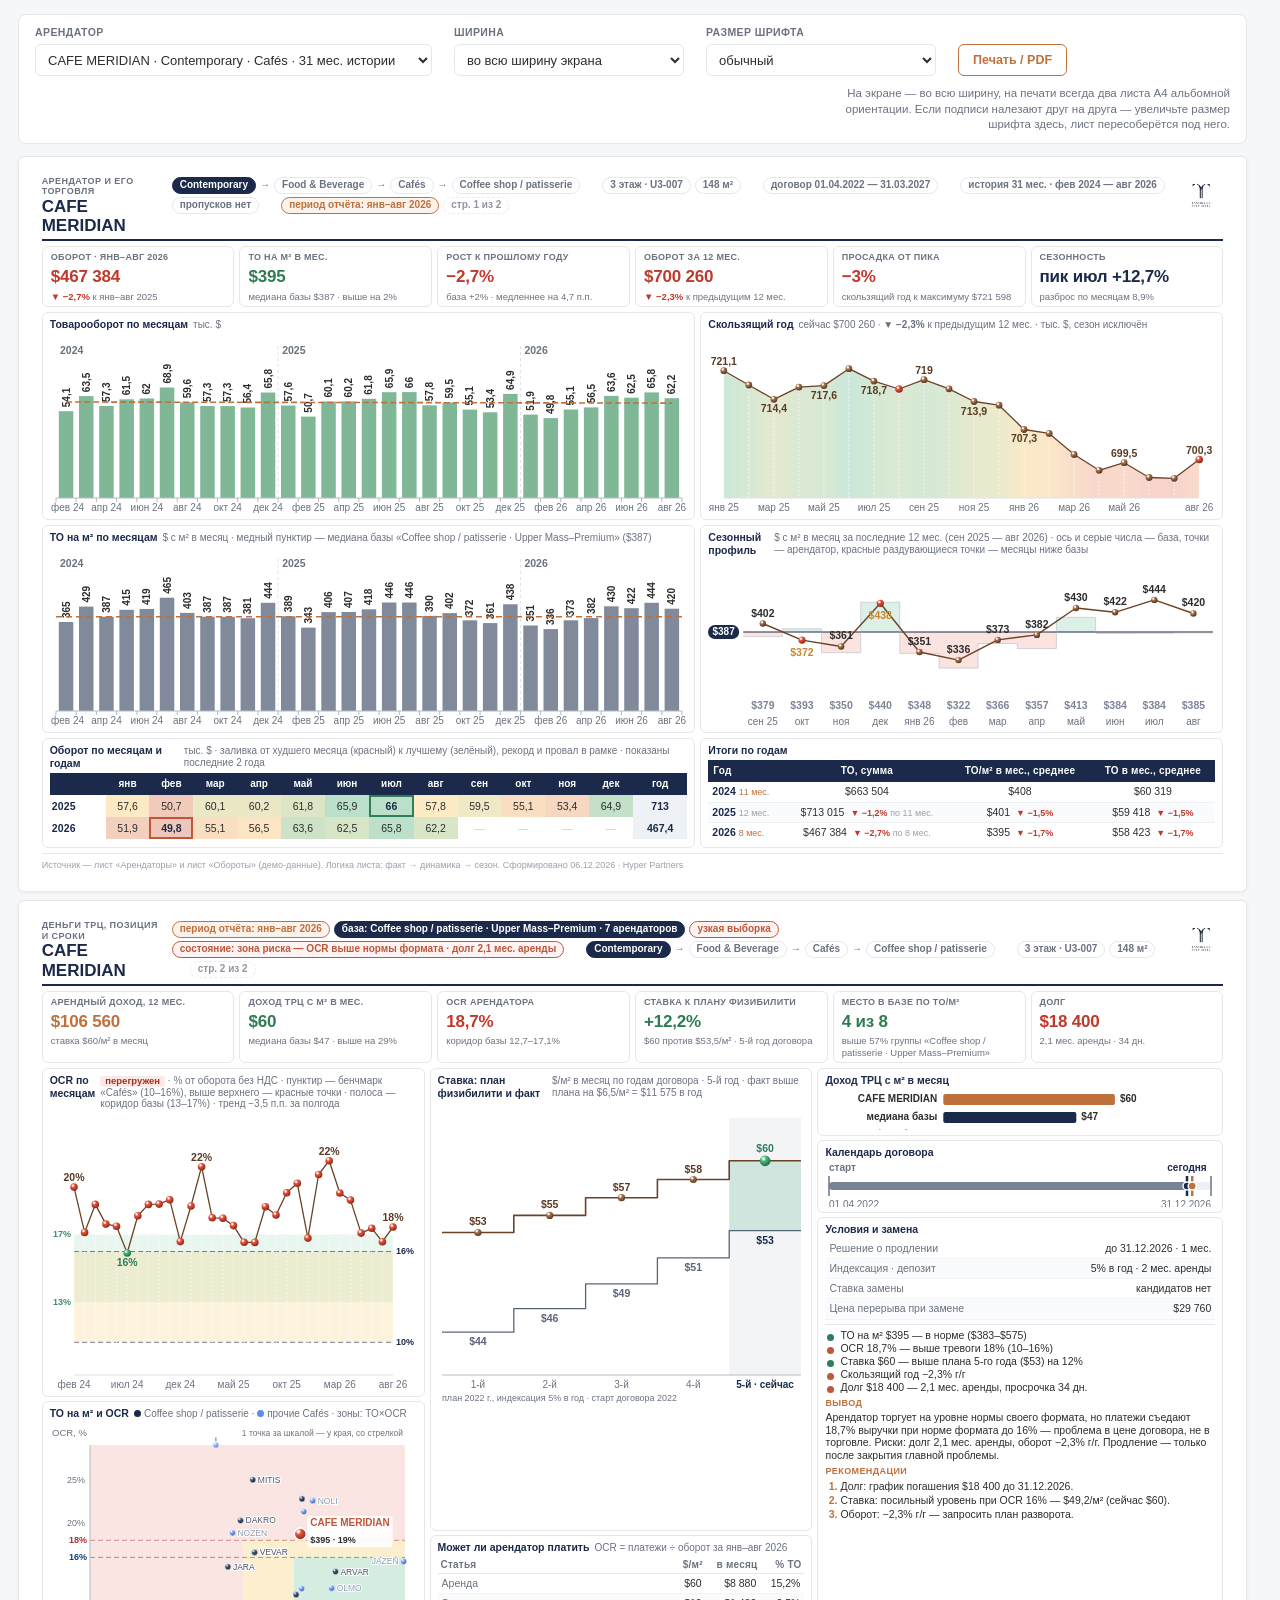
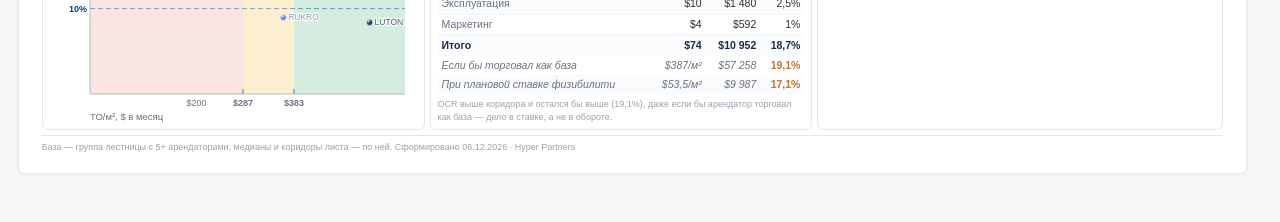
==== commit 44fc9692: "PDF по арендатору: ровные ряды графиков, значения у каждого месяца - оси X и подписи месяцев у графи" ====
--- a/report/tenant-report.html
+++ b/report/tenant-report.html
@@ -1180,7 +1180,19 @@
   return '<text x="' + x + '" y="' + y + '" font-size="' + fs(o.size || 11) + '" font-weight="' + (o.w || 400) +
     '" fill="' + (o.fill || C.ink) + '" text-anchor="' + (o.a || 'middle') + '"' +
     (o.rot ? ' transform="rotate(' + o.rot + ' ' + x + ' ' + y + ')"' : '') +
+    (o.halo ? ' stroke="#fff" stroke-width="' + o.halo + '" stroke-linejoin="round" paint-order="stroke"' : '') +
     ' font-family="Segoe UI, sans-serif">' + esc(s) + '</text>';
+}
+
+/* Ось X у всех графиков листа — на одной высоте от низа карточки, названия месяцев — на fs(3)
+   от низа: графики одного ряда стоят ровно. */
+function AXIS_B(){ return fs(16); }
+/* две подписи на высотах ya (выше) и yb (ниже): если ближе строки — раздвигаем симметрично */
+function apart(ya, yb){
+  var need = fs(10), d = yb - ya;
+  if (d >= need) return [ya, yb];
+  var m = (ya + yb) / 2;
+  return [m - need / 2, m + need / 2];
 }
 
 /* ============ 1. Столбцы по месяцам (+ опц. линия второй серии) ============ */
@@ -1190,11 +1202,20 @@
   var rows = o.rows, n = rows.length;
   var minW = n * (o.minSlot == null ? 26 : o.minSlot) + 40;
   if (w < minW) w = minW;                                  /* узкий экран → скролл внутри карточки */
-  var h = o.h || 240, padT = 26, padB = 34, padL = 6, padR = 6;
+  /* низ графика — как у соседей по ряду (скользящий год, сезонный профиль): ось на AXIS_B от низа,
+     названия месяцев на fs(3) от низа, — иначе оси в одном ряду стоят на разной высоте */
+  var h = o.h || 240, padT = 26, padB = AXIS_B(), padL = 6, padR = 6;
   var iw = w - padL - padR, slot = iw / n, bw = Math.min(slot * 0.72, 46);
   var vals = rows.map(function(r){ return r.val; }).filter(function(v){ return v != null; });
-  var max = Math.max.apply(null, vals) * 1.12 || 1;
+  var vmax = Math.max.apply(null, vals) || 1, max = vmax * 1.12;
   var y0 = h - padB, ih = y0 - padT;
+  /* значение подписываем у КАЖДОГО месяца: горизонтально, если подписи помещаются в ширину столбца,
+     иначе вертикально над столбцом (под них — запас по высоте); прореживаем, только если и так не влезает */
+  var lblW = Math.max.apply(null, vals.map(function(v){ return tw(o.fmt(v), 10.5, 600); }));
+  var vert = lblW + 5 > slot, vSize = 10;
+  var vW = Math.max.apply(null, vals.map(function(v){ return tw(o.fmt(v), vSize, 600); }));
+  if (vert && slot >= fs(vSize) + 2 && ih - vW - 8 > ih * 0.45) max = Math.max(max, vmax * ih / (ih - vW - 8));
+  else if (vert) vert = false;
   var s = '<svg width="' + w + '" height="' + h + '" xmlns="http://www.w3.org/2000/svg">';
 
   /* разделители календарных лет (на низком графике год не подписываем) */
@@ -1207,8 +1228,8 @@
   if (n && showYears) s += T(padL + 4, padT - 6, rows[0].y, { size:10.5, w:600, fill:C.mut, a:'start' });
 
   /* шаг подписей значений и месяцев */
-  var lblW = Math.max.apply(null, vals.map(function(v){ return tw(o.fmt(v), 10.5, 600); }));
-  var vStep = Math.max(1, Math.ceil((lblW + 5) / slot));
+  var vStep = vert ? 1 : Math.max(1, Math.ceil((lblW + 5) / slot));
+  var labTop = [];                                         /* верх подписи над каждым столбцом — для «тренд» */
   var mw = Math.max.apply(null, rows.map(function(r){ return tw(mShort(r), 10, 400); }));
   var mStep = Math.max(1, Math.ceil((mw + 6) / slot));
 
@@ -1217,16 +1238,23 @@
       var xg = padL + slot * i + (slot - bw) / 2;
       s += '<rect x="'+xg.toFixed(1)+'" y="'+(y0-18)+'" width="'+bw.toFixed(1)+'" height="18" fill="#FBFCFD" stroke="#DDE1E7" stroke-dasharray="2 2"/>';
       s += T(padL + slot * i + slot / 2, y0 - 24, 'нет', { size:9.5, fill:'#B9C0CA' });
-      if ((n - 1 - i) % mStep === 0) s += Tedge(padL + slot * i + slot / 2, y0 + 13, mShort(r), w, { size:10, fill:C.mut });
+      if ((n - 1 - i) % mStep === 0) s += Tedge(padL + slot * i + slot / 2, h - fs(3), mShort(r), w, { size:10, fill:C.mut });
+      labTop[i] = y0 - 30;
       return;
     }
     var x = padL + slot * i + (slot - bw) / 2, bh = Math.max(1, r.val / max * ih), y = y0 - bh;
     s += '<rect x="'+x.toFixed(1)+'" y="'+y.toFixed(1)+'" width="'+bw.toFixed(1)+'" height="'+bh.toFixed(1)+
          '" fill="'+(o.barColor || C.green)+'" fill-opacity="'+(o.op || 0.72)+'"/>';
-    if ((n - 1 - i) % vStep === 0)
-      s += T(padL + slot * i + slot / 2, y - 5, o.fmt(r.val), { size:10.5, w:600, fill:C.ink });
+    var lx = padL + slot * i + slot / 2;
+    if (vert){
+      s += T(lx + fs(vSize) * 0.35, y - 4, o.fmt(r.val), { size:vSize, w:600, fill:C.ink, a:'start', rot:-90, halo:2.5 });
+      labTop[i] = y - 4 - tw(o.fmt(r.val), vSize, 600);
+    } else if ((n - 1 - i) % vStep === 0){
+      s += T(lx, y - 5, o.fmt(r.val), { size:10.5, w:600, fill:C.ink, halo:2.5 });
+      labTop[i] = y - 5 - fs(12);
+    } else labTop[i] = y;
     if ((n - 1 - i) % mStep === 0)
-      s += Tedge(padL + slot * i + slot / 2, y0 + 13, mShort(r), w, { size:10, fill:C.mut });
+      s += Tedge(lx, h - fs(3), mShort(r), w, { size:10, fill:C.mut });
   });
 
   /* линия тренда: обычная регрессия по месяцам с данными */
@@ -1252,7 +1280,7 @@
           for (var tj = 0; tj < n && ok; tj++){
             var bx = padL + slot * tj + slot / 2;
             if (Math.abs(bx - tcx) > tlw / 2 + slot / 2) continue;
-            var rv = rows[tj].val, top = rv == null ? y0 - 30 : y0 - Math.max(1, rv / max * ih) - fs(17);
+            var top = labTop[tj] == null ? y0 - 30 : labTop[tj] - 3;
             if (top < ty + 3) ok = false;
           }
           if (ok) tpos = [Math.min(Math.max(tcx, padL + tlw / 2), w - padR - tlw / 2), ty];
@@ -1767,17 +1795,33 @@
       }
     });
   });
+  /* плашка своей точки: справа/слева, над/под точкой — где закрывает меньше чужих точек и не выходит
+     за график (раньше всегда справа-сверху и прятала соседей под собой) */
+  var mePlace = null;
+  if (meP){
+    var mx0 = X(meP.x), my0 = Y(meP.y), two = h >= 110;
+    var ml1 = meP.name, ml2 = (o.xFmt || money)(meP.x) + ' · ' + (o.yFmt || num1)(meP.y);
+    var mbw = Math.max(tw(ml1, 10, 700), two ? tw(ml2, 9, 600) : 0) + 6, mbh = two ? fs(31) : fs(14);
+    var cands = [[1, -1], [-1, -1], [1, 1], [-1, 1]].map(function(c){
+      var bx = c[0] > 0 ? mx0 + 7 : mx0 - 7 - mbw;
+      var by = c[1] < 0 ? my0 - fs(18) : my0 + fs(6);
+      if (!two) by = c[1] < 0 ? my0 - fs(18) : my0 + fs(6);
+      var inb = bx >= padL + 1 && bx + mbw <= w - 2 && by >= padT - fs(4) && by + mbh <= h - padB + fs(2);
+      var cover = pts.filter(function(p){
+        if (p.me) return false;
+        var px = X(p.x), py = Y(p.y);
+        return px > bx - 3 && px < bx + mbw + 3 && py > by - 3 && py < by + mbh + 3;
+      }).length;
+      return { bx:bx, by:by, bw:mbw, bh:mbh, right:c[0] > 0, cost:cover + (inb ? 0 : 100) + (c[1] > 0 ? 0.5 : 0) };
+    });
+    cands.sort(function(a, b){ return a.cost - b.cost; });
+    mePlace = cands[0]; mePlace.l1 = ml1; mePlace.l2 = ml2;
+  }
   /* подписи соседей: мелким шрифтом, с проверкой на наложение — и с другими подписями, и с точками.
      Своя под-подкатегория подписывается первой, у неё приоритет на место. */
   if (h >= 130){
     var taken = [];                                /* занятые прямоугольники подписей */
-    var mePt = meP;
-    if (mePt){
-      var mw = Math.max(tw(mePt.name, 10, 700), tw('$00000 · 00%', 9, 600)) + 14;
-      var mr = X(mePt.x) < w - 90;
-      taken.push(mr ? [X(mePt.x) - 8, Y(mePt.y) - fs(19), X(mePt.x) + mw, Y(mePt.y) + fs(14)]
-                    : [X(mePt.x) - mw, Y(mePt.y) - fs(19), X(mePt.x) + 8, Y(mePt.y) + fs(14)]);
-    }
+    if (mePlace) taken.push([mePlace.bx - 2, mePlace.by - 2, mePlace.bx + mePlace.bw + 2, mePlace.by + mePlace.bh + 2]);
     if (outN && h >= 110){                         /* место под пометку «за шкалой» */
       var nw = tw(plural(outN, 'точка', 'точки', 'точек') + ' за шкалой — у края, со стрелкой', 8.5, 400);
       taken.push([w - padR - 4 - nw, 0, w - padR, padT]);
@@ -1794,6 +1838,9 @@
       pts.forEach(function(p, k){
         if (p.me || (p.tone || 'cat') !== tone || !p.name) return;
         var nm = p.name.length > 11 ? p.name.slice(0, 10) + '…' : p.name;
+        /* точка прижата к краю шкалы — её место на графике условное, поэтому пишем значение */
+        if (p.y > y1) nm += ' ' + (o.yFmt || num1)(p.y);
+        else if (p.x > x1) nm += ' ' + (o.xFmt || money)(p.x);
         var tw2 = tw(nm, 8.5, 400), cx2 = X(p.x), cy2 = Y(p.y);
         var right = cx2 + 6 + tw2 < w - padR;
         var x1t = right ? cx2 + 5 : cx2 - 5 - tw2, x2t = x1t + tw2;
@@ -1801,7 +1848,7 @@
         if (x1t < padL || !fits(rect) || !clear(rect, k)) return;
         taken.push(rect);
         s += T(right ? cx2 + 5 : cx2 - 5, cy2 + fs(3), nm,
-               { size:8.5, fill:tone === 'sub2' ? '#4A5568' : '#8C9BB4', a:right ? 'start' : 'end' });
+               { size:8.5, fill:tone === 'sub2' ? '#4A5568' : '#8C9BB4', a:right ? 'start' : 'end', halo:2 });
       });
     });
   }
@@ -1820,15 +1867,11 @@
          '" r="6" fill="url(#' + sid + ')" stroke="#fff" stroke-width="1.5"/>' +
          '<circle cx="'+(X(p.x)-2).toFixed(1)+'" cy="'+(Y(p.y)-2).toFixed(1)+'" r="1.6" fill="#fff" fill-opacity="0.7"/></g>';
     /* подпись своей точки — на белой плашке, чтобы соседние точки её не перекрывали */
-    var lx = X(p.x), ly = Y(p.y);
-    var right = lx < w - 90, ax = right ? lx + 10 : lx - 10, an = right ? 'start' : 'end';
-    var l1 = p.name, l2 = (o.xFmt || money)(p.x) + ' · ' + (o.yFmt || num1)(p.y);
-    var bw = Math.max(tw(l1, 10, 700), h >= 110 ? tw(l2, 9, 600) : 0) + 6;
-    var bx = right ? ax - 3 : ax - bw + 3;
-    s += '<rect x="'+bx.toFixed(1)+'" y="'+(ly - fs(18)).toFixed(1)+'" width="'+bw.toFixed(1)+'" height="'+
-         (h >= 110 ? fs(31) : fs(14)).toFixed(1)+'" rx="3" fill="#fff" fill-opacity="0.85"/>';
-    s += T(ax, ly - fs(8), l1, { size:10, w:700, fill:zc[2], a:an });
-    if (h >= 110) s += T(ax, ly + fs(10), l2, { size:9, w:600, fill:C.ink, a:an });
+    var mp = mePlace, an = mp.right ? 'start' : 'end', ax = mp.right ? mp.bx + 3 : mp.bx + mp.bw - 3;
+    s += '<rect x="'+mp.bx.toFixed(1)+'" y="'+mp.by.toFixed(1)+'" width="'+mp.bw.toFixed(1)+'" height="'+
+         mp.bh.toFixed(1)+'" rx="3" fill="#fff" fill-opacity="0.9"/>';
+    s += T(ax, mp.by + fs(10), mp.l1, { size:10, w:700, fill:zc[2], a:an });
+    if (h >= 110) s += T(ax, mp.by + fs(27), mp.l2, { size:9, w:600, fill:C.ink, a:an });
   });
   /* оси */
   s += '<line x1="'+padL+'" y1="'+(h-padB)+'" x2="'+(w-padR)+'" y2="'+(h-padB)+'" stroke="#B5BAC2"/>';
@@ -1922,7 +1965,7 @@
   var bandW = o.band ? Math.max(tw(fmt(o.band[0]), 9, 600), tw(fmt(o.band[1]), 9, 600)) + fs(6) : 0;
   var benchW = o.bench ? Math.max(tw(fmt(o.bench.lo), 9, 600), tw(fmt(o.bench.hi), 9, 600)) + fs(6) : 0;
   edge = Math.max(edge, bandW, benchW);
-  var padT = fs(15), padB = fs(14), padL = edge, padR = edge;
+  var padT = fs(15), padB = AXIS_B(), padL = edge, padR = edge;
   var y0 = h - padB, ih = y0 - padT, iw = w - padL - padR, step = n > 1 ? iw / (n - 1) : 0;
   var pad = (mx - mn) * 0.18 || mx * 0.1 || 1;
   var hi = mx + pad, lo = Math.max(0, mn - pad);
@@ -1971,19 +2014,22 @@
     var by1 = Y(bHi), by2 = Y(bLo);
     s += '<rect x="' + padL.toFixed(1) + '" y="' + by1.toFixed(1) + '" width="' + iw.toFixed(1) +
          '" height="' + Math.max(1, by2 - by1).toFixed(1) + '" fill="#2FA36B" fill-opacity="0.10"/>';
-    s += T(padL - fs(3), by1 + fs(3), fmt(bHi), { size:9, w:600, fill:'#3E8C63', a:'end' });
-    s += T(padL - fs(3), by2 + fs(3), fmt(bLo), { size:9, w:600, fill:'#3E8C63', a:'end' });
+    var bsp = apart(by1, by2);
+    s += T(padL - fs(3), bsp[0] + fs(3), fmt(bHi), { size:9, w:600, fill:'#3E8C63', a:'end' });
+    s += T(padL - fs(3), bsp[1] + fs(3), fmt(bLo), { size:9, w:600, fill:'#3E8C63', a:'end' });
   }
   if (o.bench){                                   /* мировой бенчмарк подкатегории — заливка + пунктир */
     var yHi = Y(Math.max(o.bench.lo, o.bench.hi)), yLo = Y(Math.min(o.bench.lo, o.bench.hi));
     s += '<rect x="' + padL.toFixed(1) + '" y="' + yHi.toFixed(1) + '" width="' + iw.toFixed(1) +
          '" height="' + Math.max(1, yLo - yHi).toFixed(1) + '" fill="#F0B429" fill-opacity="0.16"/>';
-    [o.bench.hi, o.bench.lo].forEach(function(bv){
-      var y = Y(bv);
+    var bTop = Math.max(o.bench.lo, o.bench.hi), bBot = Math.min(o.bench.lo, o.bench.hi);
+    var bnp = apart(Y(bTop), Y(bBot));
+    [[bTop, bnp[0]], [bBot, bnp[1]]].forEach(function(g){
+      var y = Y(g[0]);
       s += '<line x1="' + padL.toFixed(1) + '" y1="' + y.toFixed(1) + '" x2="' + (w - padR).toFixed(1) +
            '" y2="' + y.toFixed(1) + '" stroke="' + C.navy + '" stroke-width="0.9" stroke-dasharray="5 3" ' +
            'stroke-opacity="0.65"/>';
-      s += T(w - padR + fs(3), y + fs(3), fmt(bv), { size:9, w:600, fill:C.navy, a:'start' });
+      s += T(w - padR + fs(3), g[1] + fs(3), fmt(g[0]), { size:9, w:600, fill:C.navy, a:'start' });
     });
   }
   var line = '', open = false;
@@ -2068,20 +2114,24 @@
   });
   s += labs;
   var everyX = Math.max(1, Math.ceil(n * fs(44) / iw));
+  var mLabW = 0;
+  rr.forEach(function(r){ mLabW = Math.max(mLabW, tw(MON[r.m - 1] + ' ' + String(r.y).slice(2), 10, 400)); });
   rr.forEach(function(r, i){
-    if (i !== n - 1 && (i % everyX !== 0 || n - 1 - i < everyX * 0.6)) return;
+    if (i !== n - 1 && (i % everyX !== 0 || X(n - 1) - X(i) < mLabW + fs(6))) return;
     s += T(X(i), h - fs(3), MON[r.m - 1] + ' ' + String(r.y).slice(2), { size:10, fill:C.mut });
   });
   host.innerHTML = s + '</svg>';
 }
 
 /* ============ 15. Ставка: план физибилити и факт по годам договора ============ */
+function RATE_NOTE(){ return fs(12); }   /* строка примечания под подписями лет */
 /* plan: [{y, plan}], fact: [{y, fact}], cur — текущий год договора */
 function rateChart(host, plan, fact, cur, o){
   o = o || {};
   var w = Math.max(host.clientWidth || 300, o.hardMin || 200);
   var h = host.clientHeight || o.h || 150;
-  var n = plan.length, padT = fs(16), padB = fs(30), padL = 4, padR = 4;
+  /* под осью — подписи лет (как месяцы у соседних графиков) и строка примечания */
+  var n = plan.length, padT = fs(16), padB = AXIS_B() + RATE_NOTE(), padL = 4, padR = 4;
   var y0 = h - padB, ih = y0 - padT, iw = w - padL - padR, slot = iw / n;
   var vals = plan.map(function(p){ return p.plan; }).concat(fact.map(function(f){ return f.fact; }));
   var mx = Math.max.apply(null, vals), mn = Math.min.apply(null, vals);
@@ -2162,7 +2212,7 @@
   s += '<line x1="' + padL + '" y1="' + y0 + '" x2="' + (w - padR) + '" y2="' + y0 + '" stroke="#B5BAC2"/>';
   plan.forEach(function(p, i){
     var lab = i === ci ? p.y + '-й · сейчас' : p.y + '-й';
-    s += T(cx(i), h - fs(14), lab, { size:10, w:i === ci ? 600 : 400, fill:i === ci ? C.navy : C.mut });
+    s += T(cx(i), h - RATE_NOTE() - fs(3), lab, { size:10, w:i === ci ? 600 : 400, fill:i === ci ? C.navy : C.mut });
   });
   if (o.note) s += T(padL, h - fs(2), o.note, { size:9, fill:C.mut, a:'start' });
   host.innerHTML = s + '</svg>';
@@ -3156,7 +3206,7 @@
     if (X.T.monthsToDecision <= 6)
       cand.push({ zone:'term', w:45,
         t:'Сроки: решение до ' + X.T.deadlineTxt + ' — начать переговоры сейчас.' });
-    if (X.plan && X.curYear < PLAN_TERM && !rateLow && !ocrAlarm)
+    if (X.plan && X.curYear < PLAN_TERM && X.planYears[X.curYear] && !rateLow && !ocrAlarm)
       cand.push({ zone:'plan', w:30,
         t:'План: со следующего года модель предполагает $' + Math.round(X.planYears[X.curYear].plan) + '/м².' });
     cand.push({ zone:'watch', w:10, t:'Мониторинг: пересмотреть через квартал по свежей выгрузке.' });
@@ -3378,8 +3428,16 @@
       yFmt:function(v){ return Math.round(v) + '%'; } });
 
     /* по требованию: зона графика ставки — ровно той же высоты, что «OCR по месяцам» */
+    /* ось и подписи лет — на одной линии с осью и месяцами «OCR по месяцам»: карточки начинаются
+       на разной высоте (заголовки разной длины), поэтому выравниваем по низу, а не копируем высоту */
     var occEl = document.getElementById('f-occ'), rateEl = document.getElementById('f-rate');
-    if (rateEl && occEl && occEl.clientHeight > 40) rateEl.style.height = occEl.clientHeight + 'px';
+    if (rateEl && occEl && occEl.clientHeight > 40){
+      var ro = occEl.getBoundingClientRect(), rr = rateEl.getBoundingClientRect();
+      var kz = ro.height / occEl.clientHeight || 1;            /* лист может быть масштабирован */
+      var hh = occEl.clientHeight + (ro.top - rr.top) / kz + RATE_NOTE();
+      var room = rateEl.parentNode.clientHeight;
+      rateEl.style.height = Math.round(Math.min(hh, room || hh)) + 'px';
+    }
     if (X.planYears && X.factYears)
       rateChart(rateEl, X.planYears, X.factYears, X.curYear,
         { h:rateEl.clientHeight, hardMin:200,
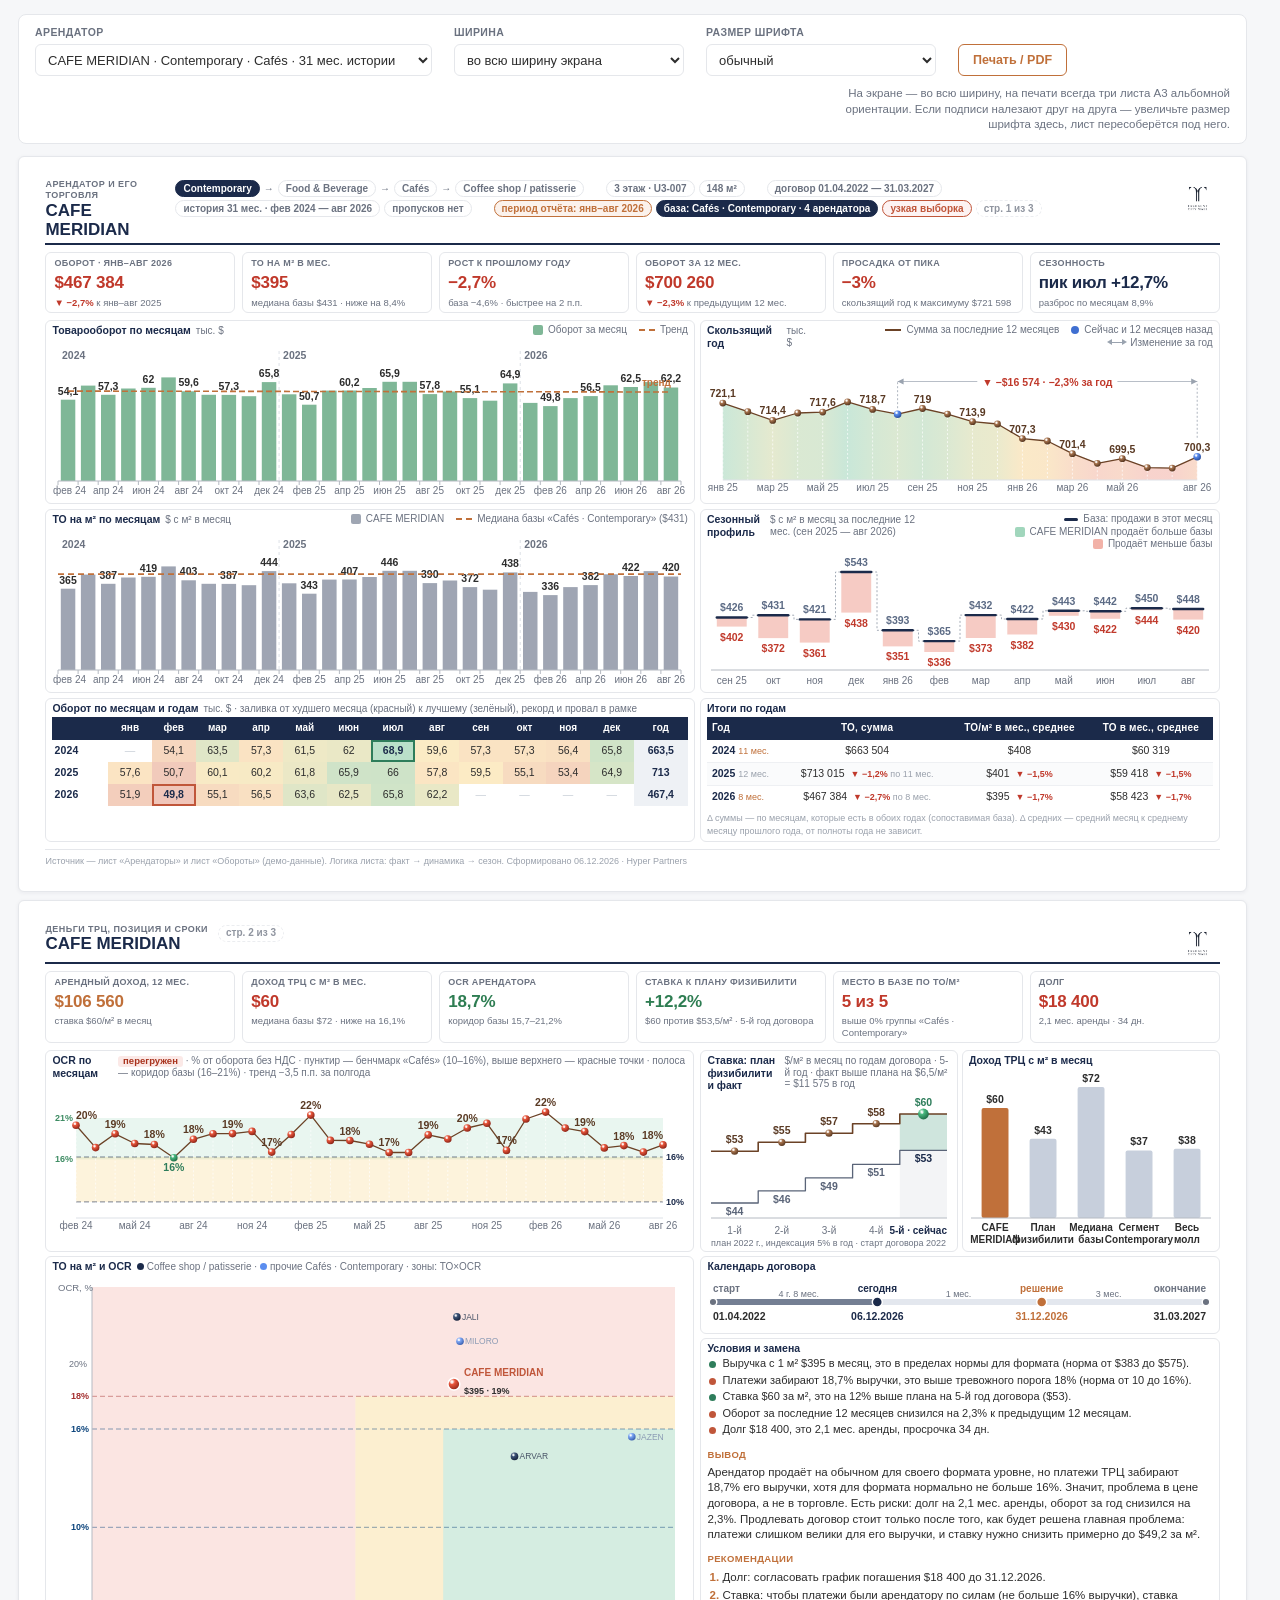
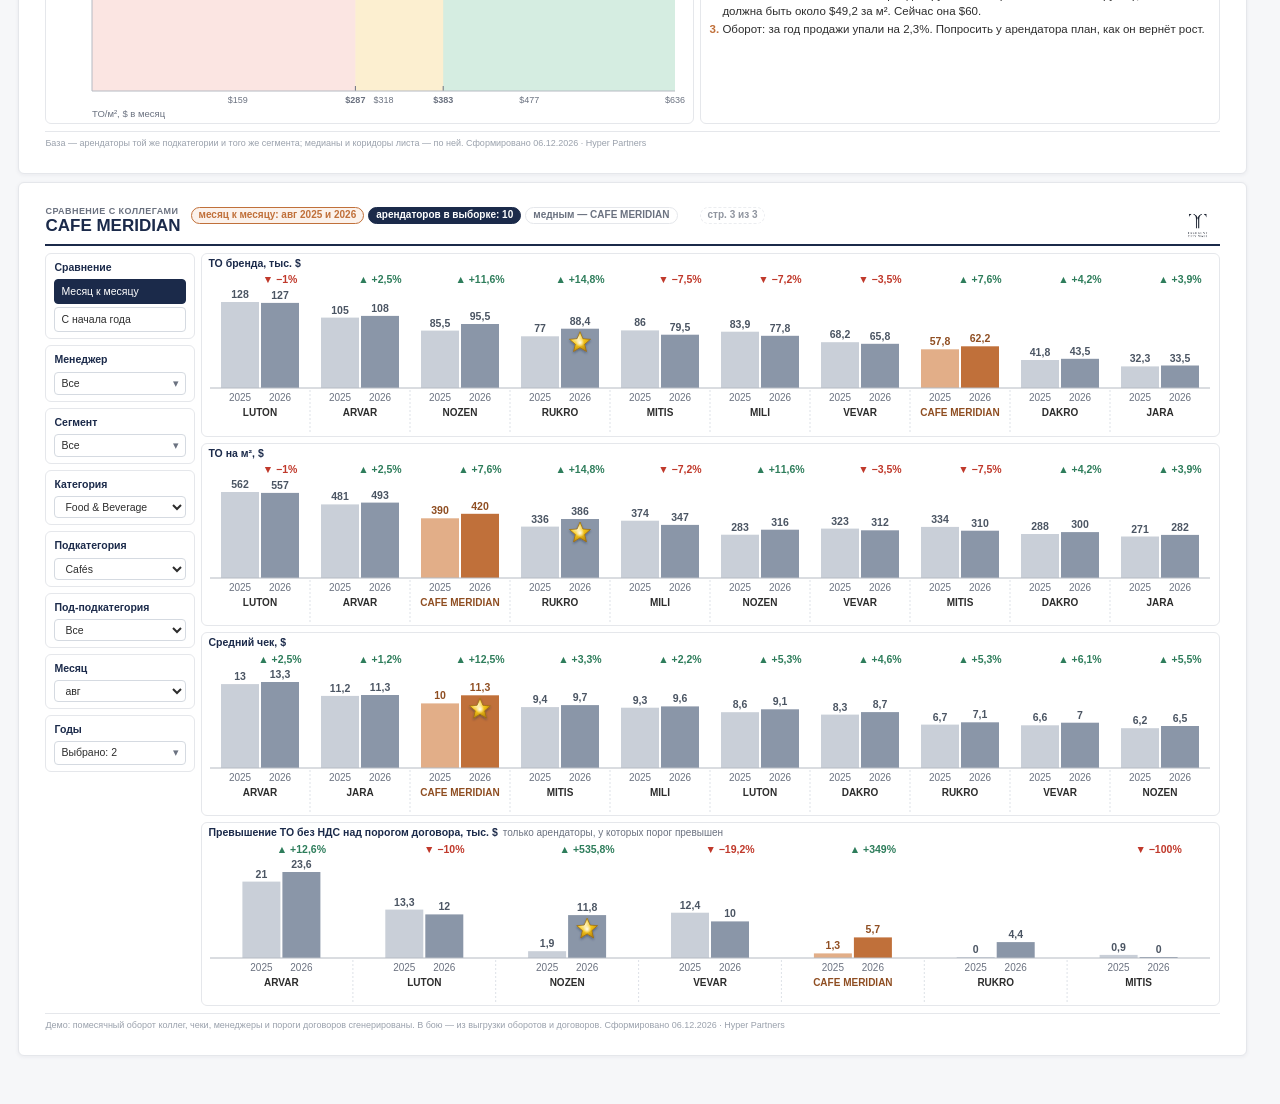
==== commit 94b56fed: "report/: пакет «Отчёт по арендатору» от 09.11.2026 как есть Пакет Hyper Partners без изменений (A3, " ====
--- a/report/tenant-report.html
+++ b/report/tenant-report.html
@@ -1,818 +1,884 @@
-<!DOCTYPE html>
-<html lang="ru">
-<head>
-<meta charset="utf-8">
-<meta name="viewport" content="width=device-width, initial-scale=1">
-<title>Отчёт по арендатору — финальная версия</title>
-<style id="pagestyle">@page{size:A4 landscape;margin:8mm}</style>
-<style>
-/* Отчёт по товарообороту арендатора — витрина форматов. TCM / Hyper Partners */
-:root{
-  --navy:#1B2A4A; --copper:#C0703A; --ink:#2D2D2D; --mut:#6B7280;
-  --line:#E5E7EB; --bg:#F6F7F9; --ok:#2E7D52; --warn:#C9862B; --bad:#C0392B;
-  --green:#4E9B6F;
-}
-*{box-sizing:border-box}
-html,body{margin:0;padding:0}
-html{scrollbar-gutter:stable}
-body{
-  background:var(--bg); color:var(--ink);
-  font:13px/1.45 'Segoe UI', Inter, -apple-system, sans-serif;
-  -webkit-text-size-adjust:100%;
-}
-.wrap{padding:14px 18px 40px}
-
-/* ---------- шапка витрины ---------- */
-.top{display:flex;align-items:center;gap:16px;background:#fff;border:1px solid var(--line);
-  border-radius:8px;padding:12px 16px;margin-bottom:12px}
-.top h1{margin:0;font-size:19px;color:var(--navy);font-weight:700;letter-spacing:.1px}
-.top .sub{margin-top:2px;font-size:11.5px;color:var(--mut)}
-.top img{height:52px;margin-left:auto;display:block}
-
-.panel{display:flex;flex-wrap:wrap;gap:10px 22px;align-items:flex-end;background:#fff;
-  border:1px solid var(--line);border-radius:8px;padding:10px 16px;margin-bottom:12px}
-.fld{display:flex;flex-direction:column;gap:4px}
-.fld label{font-size:10.5px;text-transform:uppercase;letter-spacing:.4px;color:var(--mut);font-weight:600}
-.fld select{height:32px;min-width:230px;border:1px solid var(--line);border-radius:6px;padding:0 8px;
-  font:13px 'Segoe UI',sans-serif;color:var(--ink);background:#fff}
-.tabs{display:flex;gap:6px;flex-wrap:wrap}
-.tab{border:1px solid var(--line);background:#fff;border-radius:6px;padding:7px 13px;cursor:pointer;
-  font:12.5px 'Segoe UI',sans-serif;color:var(--navy);white-space:nowrap}
-.tab:hover{border-color:#c9cfd8}
-.tab.act{background:var(--navy);border-color:var(--navy);color:#fff;font-weight:600}
-.tab[data-v="A"],.tab[data-v="B"],.tab[data-v="Cv"]{border-color:#E0C3A8}
-.tab[data-v="F"]{border-color:var(--copper);color:var(--copper);font-weight:700}
-.tab[data-v="F"].act{background:var(--copper);border-color:var(--copper);color:#fff}
-table.lad td{font-size:10.5px;padding:0.8px 4px}
-table.lad td.nm{max-width:none;white-space:nowrap}
-table.lad th{font-size:10px;padding:2px 3px}
-.tab[data-v="A"]{color:var(--copper);font-weight:600}
-.tab[data-v="A"].act,.tab[data-v="B"].act,.tab[data-v="Cv"].act{background:var(--copper);border-color:var(--copper);color:#fff}
-.btn{align-self:flex-end;height:32px;border:1px solid var(--copper);background:#fff;color:var(--copper);
-  border-radius:6px;padding:0 14px;font:12.5px 'Segoe UI',sans-serif;font-weight:600;cursor:pointer}
-.btn:hover{background:#FBF4EC}
-.hint{font-size:11.5px;color:var(--mut);margin-left:auto;max-width:430px;text-align:right;line-height:1.35}
-
-/* ---------- карточки ---------- */
-.card{background:#fff;border:1px solid var(--line);border-radius:8px;padding:14px 16px;margin-bottom:12px;min-width:0}
-.card h2{margin:0 0 2px;font-size:15px;color:var(--navy);font-weight:700}
-.card .cap{font-size:11.5px;color:var(--mut);margin-bottom:10px}
-.card h2 .u{font-weight:400;color:var(--mut);font-size:12.5px}
-.chead{display:flex;align-items:baseline;gap:14px;flex-wrap:wrap;margin-bottom:8px}
-.chead h2{margin:0}
-.lgd{margin-left:auto;display:flex;gap:14px;align-items:center;font-size:11px;color:var(--mut);flex-wrap:wrap}
-.lgd i{display:inline-block;width:12px;height:9px;border-radius:2px;margin-right:5px;vertical-align:middle}
-.grid2{display:grid;grid-template-columns:1fr 1fr;gap:12px}
-.grid2.wide{grid-template-columns:1.45fr 1fr}
-.grid3{display:grid;grid-template-columns:repeat(3,1fr);gap:12px}
-
-/* ---------- шапка отчёта ---------- */
-.rep-head{background:#fff;border:1px solid var(--line);border-radius:8px;padding:14px 16px;margin-bottom:12px}
-.rep-head .t{font-size:21px;font-weight:700;color:var(--navy)}
-.rep-head .m{font-size:11.5px;color:var(--mut);margin-top:3px}
-.rep-head .m b{color:var(--ink);font-weight:600}
-
-/* ---------- KPI ---------- */
-.kpis{display:grid;grid-template-columns:repeat(auto-fit,minmax(160px,1fr));gap:10px;margin-bottom:12px}
-.kpi{background:#fff;border:1px solid var(--line);border-radius:8px;padding:10px 12px;position:relative;overflow:hidden}
-.kpi:before{content:'';position:absolute;left:0;right:0;top:0;height:3px;background:var(--navy)}
-.kpi.acc:before{background:var(--copper)}
-.kpi .l{font-size:10.5px;color:var(--mut);text-transform:uppercase;letter-spacing:.4px;font-weight:600}
-.kpi .v{font-size:20px;font-weight:700;color:var(--navy);margin-top:3px;letter-spacing:-.2px}
-.kpi.acc .v{color:var(--copper)}
-.kpi .d{font-size:11px;color:var(--mut);margin-top:2px}
-.kpi .d b{font-weight:700}
-.up{color:var(--ok)} .dn{color:var(--bad)} .fl{color:var(--mut)}
-
-/* ---------- таблицы ---------- */
-table{width:100%;border-collapse:collapse}
-th{background:var(--navy);color:#fff;font-weight:600;font-size:11px;padding:7px 8px;text-align:center;
-  letter-spacing:.2px;white-space:nowrap}
-th:first-child{text-align:left}
-td{padding:5px 8px;font-size:12.5px;text-align:center;border-bottom:1px solid #EEF0F3;white-space:nowrap}
-td:first-child{text-align:left}
-tbody tr:nth-child(even){background:#FAFBFC}
-tbody tr:hover{background:#F2F5F9}
-tr.tot td{font-weight:700;background:#F1F3F6;border-top:2px solid var(--navy);border-bottom:none}
-tr.yr td{background:#EDF0F5;font-weight:600;color:var(--navy)}
-.num{font-variant-numeric:tabular-nums}
-.src{font-size:10.5px;color:#9AA1AC;margin-top:8px}
-.scroll{overflow-x:auto;min-width:0}
-
-/* ---------- прочее ---------- */
-.chart-wrap{min-width:0;overflow-x:auto;overflow-y:hidden}
-.note{background:#F8F0E4;border-left:3px solid var(--copper);border-radius:0 6px 6px 0;padding:9px 12px;
-  font-size:12.5px;margin-bottom:12px;color:#5a4630}
-.note b{color:var(--copper)}
-.pill{display:inline-block;padding:1px 7px;border-radius:9px;font-size:10.5px;font-weight:600}
-.pill.ok{background:#E9F3EE;color:var(--ok)} .pill.bad{background:#F7E9E7;color:var(--bad)}
-.pill.warn{background:#F8F0E4;color:var(--warn)} .pill.n{background:#EEF0F3;color:var(--mut)}
-.bars{display:flex;flex-direction:column;gap:5px}
-.brow{display:grid;grid-template-columns:118px 1fr 62px;gap:8px;align-items:center;font-size:12px}
-.btrack{height:14px;background:#F0F2F5;border-radius:3px;overflow:hidden}
-.bfill{height:100%;background:var(--green);border-radius:3px}
-.brow b{text-align:right;font-variant-numeric:tabular-nums}
-.sum{font-size:12.5px;line-height:1.6;color:var(--ink);margin:0;padding-left:18px}
-.sum li{margin-bottom:3px}
-.avail{font-size:11.5px;color:var(--mut);line-height:1.6}
-.avail b{color:var(--navy)}
-
-
-/* ---------- лист A4 (вариант «одна страница») ---------- */
-.sheet-wrap{overflow:hidden;margin-bottom:12px}
-.sheet{width:267mm;height:184mm;background:#fff;border:1px solid var(--line);border-radius:6px;
-  padding:6mm 7mm;display:flex;flex-direction:column;gap:7px;transform-origin:top left;
-  box-shadow:0 1px 4px rgba(27,42,74,.06)}
-.sh-head{display:flex;align-items:flex-start;gap:10px;border-bottom:2px solid var(--navy);padding-bottom:4px}
-.sh-t{font-size:17px;font-weight:700;color:var(--navy);line-height:1.12}
-.sh-m{font-size:10.5px;color:var(--mut);margin-top:3px}
-.sh-logo{height:34px;margin-left:auto;flex:none}
-/* реквизиты листа — пилюлями справа от названия, а не строкой мелкого текста */
-.sh-id{flex:0 1 auto;max-width:32%;min-width:120px}
-.sh-k{font-size:9px;letter-spacing:.05em;text-transform:uppercase;color:var(--mut);font-weight:600;line-height:1.2}
-.sh-pills .chain{display:inline-flex;flex-wrap:nowrap;align-items:center;gap:3px 4px;max-width:100%}
-.sh-pills{display:flex;flex-wrap:wrap;align-content:flex-start;gap:3px 4px;flex:1 1 auto;min-width:0;padding-top:1px}
-.pill{display:inline-block;font-size:10px;line-height:1.2;padding:1.5px 7px;border-radius:999px;border:1px solid var(--line);color:var(--mut);background:#fff;white-space:nowrap}
-.pill.seg{background:var(--navy);border-color:var(--navy);color:#fff;font-weight:600;white-space:normal}
-.pill.acc{background:#FBF2EC;border-color:var(--copper);color:var(--copper);font-weight:600}
-.pill.warn{background:#FDF3F3;border-color:#C0563A;color:#C0563A;font-weight:600}
-.pill.ok{background:#EDF7F1;border-color:#2E7D5B;color:#2E7D5B;font-weight:600}
-.bdg{display:inline-block;padding:0 5px;border-radius:3px;font-size:9.5px;font-weight:700}
-.bdg.green{background:#E1F0E8;color:#1F6B4A}
-.bdg.amber{background:#FCF1DA;color:#8A5B08}
-.bdg.red{background:#FBE9E7;color:#A8321C}
-.pill.gh{border-style:dashed;opacity:.75}
-.parr{font-style:normal;color:var(--mut);font-size:10px;line-height:1;align-self:center}
-.pgap{display:inline-block;width:14px;height:1px}
-.yt .part{color:var(--copper)}
-.sh-kpis{display:grid;grid-template-columns:repeat(5,1fr);gap:7px}
-.sk{border:1px solid var(--line);border-radius:6px;padding:4px 8px;position:relative;overflow:hidden;min-width:0}
-.sk.up .v{color:var(--ok)}
-.sk.down .v{color:var(--bad)}
-.sk .l{font-size:9px;letter-spacing:.3px;text-transform:uppercase;color:var(--mut);font-weight:600}
-.sk .v{font-size:16px;font-weight:700;color:var(--navy);margin-top:1px;letter-spacing:-.2px}
-.sk.acc .v{color:var(--copper)}
-.sk .d{font-size:9.5px;color:var(--mut);margin-top:1px;line-height:1.2;overflow:hidden;
-  display:-webkit-box;-webkit-line-clamp:2;-webkit-box-orient:vertical}
-.sh-body{display:grid;grid-template-columns:1.5fr 1fr;grid-template-rows:1fr 1fr auto;gap:5px;flex:1;min-height:0}
-.sh-l,.sh-r{display:flex;flex-direction:column;gap:4px;min-width:0}
-.sh-body > .sh-card{display:flex;flex-direction:column;min-height:0}
-.sh-card{border:1px solid var(--line);border-radius:6px;padding:3px 6px;min-width:0}
-.sh-card.grow{flex:1;display:flex;flex-direction:column;min-height:0}
-/* график во всю высоту карточки: содержимое вынуто из потока, поэтому svg
-   не распирает колонку — он всегда рисуется ровно по доступной высоте */
-.chart-wrap.fill{flex:1 1 auto;min-height:56px;position:relative;overflow:hidden}
-.chart-wrap.fill > div{position:absolute;left:0;right:0;top:0;bottom:0}
-.sh-h2{font-size:10.5px;font-weight:700;color:var(--navy);margin-bottom:2px;display:flex;align-items:baseline;gap:5px;line-height:1.2}
-.sh-h2 span{font-weight:400;font-size:9px;color:var(--mut);line-height:1.15}
-.lgd{display:inline-block;width:7px;height:7px;border-radius:50%;margin-right:3px;vertical-align:baseline}
-.sh-lg{margin-left:auto;font-size:9.5px;color:var(--mut);font-weight:400}
-.sh-lg i{display:inline-block;width:10px;height:8px;border-radius:2px;margin-right:4px;vertical-align:middle}
-table.mtx{width:100%;border-collapse:collapse}
-.mtx thead th{background:var(--navy);color:#fff;font-size:10px;font-weight:600;padding:4px 2px;text-align:center;letter-spacing:0}
-.mtx th.ry{background:none;color:var(--navy);font-size:10.5px;font-weight:600;text-align:left;padding:3.5px 5px 3.5px 2px}
-.mtx td{padding:3.5px 2px;font-size:10.5px;text-align:center;border:none;font-variant-numeric:tabular-nums;color:var(--ink)}
-.mtx tbody tr:nth-child(even){background:none}
-.mtx td.e{color:#C9CFD8}
-.mtx td.ag{font-weight:700;color:var(--navy);background:#EEF1F5}
-/* рекорд и провал в матрице: на экране рамка пульсирует, на печати — статична */
-.mtx td.best,.mtx td.worst{position:relative;font-weight:700;color:var(--navy)}
-.mtx td.best{box-shadow:inset 0 0 0 2px #2E7D5B;animation:tcmPulseUp 1.9s ease-in-out infinite}
-.mtx td.worst{box-shadow:inset 0 0 0 2px #C0563A;animation:tcmPulseDn 1.9s ease-in-out infinite}
-@keyframes tcmPulseUp{0%,100%{box-shadow:inset 0 0 0 2px rgba(46,125,91,1)}50%{box-shadow:inset 0 0 0 4px rgba(46,125,91,.35)}}
-@keyframes tcmPulseDn{0%,100%{box-shadow:inset 0 0 0 2px rgba(192,86,58,1)}50%{box-shadow:inset 0 0 0 4px rgba(192,86,58,.35)}}
-/* скользящий год: две сравниваемые точки раздуваются и возвращаются */
-g.matdot{animation:tcmSwell 1.9s ease-in-out infinite;transform-box:fill-box;transform-origin:center}
-g.matdot.now{animation-delay:.2s}
-@keyframes tcmSwell{0%,100%{transform:scale(1)}50%{transform:scale(1.75)}}
-@media (prefers-reduced-motion:reduce){g.matdot{animation:none}}
-@media (prefers-reduced-motion:reduce){.mtx td.best,.mtx td.worst{animation:none}}
-@media print{
-  .mtx td.best,.mtx td.worst{animation:none;-webkit-print-color-adjust:exact;print-color-adjust:exact}
-  g.matdot{animation:none}
-  .mtx td{-webkit-print-color-adjust:exact;print-color-adjust:exact}
-}
-table.yt{width:100%;border-collapse:collapse}
-.yt th{background:var(--navy);color:#fff;font-size:10px;font-weight:600;padding:4px 5px;text-align:center}
-.yt th:first-child{text-align:left}
-.yt td{padding:3.5px 5px;font-size:10.5px;text-align:center;border-bottom:1px solid #EEF0F3;white-space:nowrap}
-.yt td:first-child{text-align:left;font-weight:600;color:var(--navy)}
-.yt tbody tr:last-child td{border-bottom:none}
-.yt .dlt{display:inline-block;font-size:9px;line-height:1.15;margin-left:6px;font-weight:400;white-space:nowrap}
-.yt .dlt b{font-weight:600}
-.mn{color:#9AA1AC;font-size:9px;font-weight:400}
-.mn2{font-size:9px;color:#9AA1AC;margin-top:4px}
-.sh-sum{margin:0;padding-left:15px;font-size:10.5px;line-height:1.5;color:var(--ink)}
-.sh-sum li{margin-bottom:3px}
-.sh-sum b{color:var(--navy)}
-.sh-foot{font-size:9px;color:#9AA1AC;border-top:1px solid var(--line);padding-top:5px}
-.sheet-hint{display:none;font-size:11.5px;color:var(--mut);margin:-4px 0 12px}
-
-
-/* ---------- лист «решение по арендатору» ---------- */
-.sheet.ceo{gap:6px}
-.rec{display:flex;gap:10px;border:1px solid #E4CDB6;background:#FBF4EC;border-left:4px solid var(--copper);
-  border-radius:0 6px 6px 0;padding:7px 10px}
-.rec-l{font-size:9px;font-weight:700;letter-spacing:.6px;text-transform:uppercase;color:var(--copper);
-  writing-mode:vertical-rl;transform:rotate(180deg);text-align:center;flex:none}
-.rec-b{font-size:11.5px;line-height:1.45;color:#4a3728}
-.rec-b b{color:var(--copper)}
-.rec-ask{margin-top:3px;font-size:10.5px;color:var(--navy);font-weight:600}
-.rec-ask b{color:var(--navy)}
-.ceo-body{display:grid;grid-template-columns:1fr 1fr 1.06fr;gap:6px;flex:1;min-height:0}
-/* колонка листа 2: каждый график и таблица — в своей карточке */
-.ceo-body > .cl{display:flex;flex-direction:column;gap:4px;min-width:0;min-height:0}
-/* фиксированные карточки не сжимаются — иначе grow-сосед выдавливает их контент */
-.ceo-body > .cl > .sh-card:not(.grow),.sh-l > .sh-card:not(.grow),.sh-r > .sh-card:not(.grow){flex-shrink:0}
-.ceo-body .sh-card{display:flex;flex-direction:column;min-height:0}
-.sh-h2.mt{margin-top:7px}
-table.pt{width:100%;border-collapse:collapse}
-.pt th{background:none;color:var(--mut);font-size:10px;font-weight:600;padding:1px 3px;text-align:right;border-bottom:1px solid var(--line)}
-.pt th:first-child{text-align:left}
-.pt td{padding:2.5px 3px;font-size:10.5px;text-align:right;border-bottom:1px solid #F2F4F7;white-space:nowrap}
-.pt td:first-child{text-align:left;color:var(--mut)}
-.pt tr.sum td{font-weight:700;color:var(--navy);border-top:1px solid var(--navy);border-bottom:none}
-.pt tr.scen td{padding-top:6px;font-size:9px;letter-spacing:.4px;text-transform:uppercase;color:var(--mut);border-bottom:1px dashed var(--line);text-align:left}
-.pt tr.alt td{color:var(--mut);font-style:italic;border-bottom:none}
-.pt tr.alt td:last-child{font-weight:700;font-style:normal;color:var(--copper)}
-.pt.tight td{padding:1.5px 3px;font-size:10.5px}
-.pt.tight td:nth-child(3){text-align:left;color:var(--mut);padding-left:10px}
-.occ{margin-top:7px}
-.occ-t{font-size:10px;color:var(--mut);margin-bottom:2px}
-table.st{width:100%;border-collapse:collapse}
-.st th{background:var(--navy);color:#fff;font-size:10px;font-weight:600;padding:3px 4px;text-align:right}
-.st th:nth-child(2){text-align:left}
-.st td{padding:4px;font-size:10.5px;text-align:right;border-bottom:1px solid #EEF0F3;vertical-align:top}
-.st td.k{width:14px;font-weight:700;color:var(--navy);text-align:center}
-.st td.nm{text-align:left;white-space:normal;line-height:1.25}
-.st tr.win{background:#F1F7F3}
-.st tr.win td.k{color:var(--ok)}
-.sh-sum.tight{font-size:10px;line-height:1.4;padding-left:14px}
-.sh-sum.tight li{margin-bottom:2px}
-.sh-sum.kf{margin-top:4px;border-top:1px solid var(--line);padding-top:4px}
-.sh-sum.kf li{margin-bottom:0;line-height:1.24}
-.sh-sum.kf{list-style:none;padding-left:2px}
-.sh-sum.kf li{padding-left:13px;position:relative}
-.sh-sum.kf li:before{content:'';position:absolute;left:0;top:5px;width:7px;height:7px;border-radius:50%}
-.sh-sum.kf li.ok:before{background:#2E7D5B}
-.sh-sum.kf li.bad:before{background:#C0563A}
-.sumline{display:grid;grid-template-columns:1fr 1.1fr 1fr;gap:3px 12px;margin-top:4px;padding:4px 8px 5px}
-.sumline .sl-wide{grid-column:1 / -1;border-top:1px solid var(--line);padding-top:4px}
-.sl-h{font-size:9px;letter-spacing:.4px;text-transform:uppercase;color:var(--copper);font-weight:700;margin-bottom:1px}
-.sl-t{font-size:10.5px;line-height:1.22;color:var(--ink)}
-.sl-h{margin-top:3px}
-ol.recs{margin:1px 0 0;padding-left:15px;font-size:10.5px;line-height:1.24;color:var(--ink)}
-ol.recs li{margin-bottom:1px}
-ol.recs li::marker{color:var(--copper);font-weight:700}
-
-
-/* «во всю ширину»: лист тянется по окну, при печати всё равно A4 */
-.fluid .sheet{width:auto;height:auto;min-height:0;transform:none!important;max-width:none}
-.fluid .sheet-wrap{overflow:visible!important;height:auto!important}
-.fluid .sh-body,.fluid .ceo-body{min-height:0}
-.fluid .sheet + .sheet{margin-top:0}
-@media (max-width:1150px){
-  .fluid .ceo-body{grid-template-columns:1fr}
-  .fluid .sh-body,.fluid .sh-body.r7{grid-template-columns:1fr}
-  /* одна колонка: высота карточек auto, поэтому растянутым графикам нужен свой минимум */
-  .fluid .chart-wrap.fill{min-height:150px}
-}
-
-/* компактный режим листа — включается при крупном шрифте */
-.sheet.dense{gap:5px;padding:5mm 6mm}
-.sheet.dense .sh-card{padding:5px 7px}
-.sheet.dense .sh-body,.sheet.dense .ceo-body{gap:5px}
-.sheet.dense .sh-l,.sheet.dense .sh-r{gap:5px}
-.sheet.dense .sh-kpis{gap:5px}
-.sheet.dense .sh-h2{margin-bottom:3px}
-.sheet.dense table.yt + .mn2{display:none}
-.sheet.dense .pt td,.sheet.dense .yt td{padding:2px 4px}
-
-/* ---------- двухстраничные отчёты ---------- */
-.sh-kpis.six{grid-template-columns:repeat(6,1fr)}
-.sh-body.r7{grid-template-columns:1.25fr 1fr}
-.sh-body.r7b{grid-template-columns:1.15fr 1fr}
-.sh-body.r8{grid-template-columns:1.2fr 1fr}
-.sh-body.r8b{grid-template-columns:1fr 1.12fr}
-.sh-body.r9b{grid-template-columns:1.08fr 1fr}
-.sheet-wrap + .sheet-wrap{margin-top:2px}
-.lbl-s{font-size:9.5px;color:var(--mut);margin:2px 0 0}
-.tiles{display:grid;grid-template-columns:repeat(4,1fr);gap:7px}
-.tile{border:1px solid var(--line);border-radius:5px;padding:3px 7px 1px;min-width:0}
-.tl{font-size:9.5px;font-weight:700;color:var(--navy);white-space:nowrap;overflow:hidden;text-overflow:ellipsis}
-.tl span{font-weight:400;color:var(--mut);font-size:8.5px}
-table.dt{width:100%;border-collapse:collapse}
-.dt th{background:var(--navy);color:#fff;font-size:8.5px;font-weight:600;padding:3px 2px;text-align:center}
-.dt th.rl{text-align:left;padding-left:6px}
-.dt td{padding:2px 2px;font-size:9px;text-align:center;border-bottom:1px solid #F2F4F7;
-  font-variant-numeric:tabular-nums;white-space:nowrap}
-.dt td.rl{text-align:left;font-weight:600;color:var(--navy);padding-left:6px}
-.dt tbody tr:nth-child(even){background:#FAFBFC}
-.dt .e{color:#C9CFD8}
-.st td.nm{white-space:nowrap;overflow:hidden;text-overflow:ellipsis;max-width:120px}
-
-@media (max-width:900px){
-  .sheet-hint{display:block}
-  .tiles{grid-template-columns:repeat(2,1fr)}
-  .grid2,.grid2.wide,.grid3{grid-template-columns:1fr}
-  .top img{height:40px} .top h1{font-size:16px}
-  .hint{display:none} .fld select{min-width:0;width:100%}
-  .wrap{padding:10px 10px 30px}
-}
-@media print{
-  html{scrollbar-gutter:auto}
-  .fluid .sheet{width:267mm;height:184mm}
-  body{background:#fff}
-  .panel,.top img,.hint,.btn{display:none!important}
-  .card,.kpi,.rep-head{break-inside:avoid;border-color:#ccc}
-  .wrap{padding:0}
-  /* лист печатается 1:1, ровно одна страница */
-  body.mode-p1 .top{display:none!important}
-  .sheet-wrap{overflow:visible!important;height:auto!important;margin:0}
-  .sheet-hint{display:none!important}
-  .sheet{transform:none!important;border:none;border-radius:0;box-shadow:none;
-    width:267mm;height:184mm}
-  .sheet-wrap{page-break-inside:avoid;margin:0}
-  .sheet-wrap + .sheet-wrap{page-break-before:always}
-}
-
-
-/* --- лист во весь экран: высоту задаёт JS под размер окна --- */
-.fluid .sheet-wrap:nth-of-type(1) .sheet{height:var(--sheetH1,auto)}
-.fluid .sheet-wrap:nth-of-type(2) .sheet{height:var(--sheetH2,auto)}
-.fluid .sheet-wrap{margin-bottom:8px}
-.fluid .sheet{overflow:hidden}
-.fluid.autoheight .sheet-wrap:nth-of-type(1) .sheet,
-.fluid.autoheight .sheet-wrap:nth-of-type(2) .sheet{height:auto}
-.sheet.tighter{padding:4mm 5mm;gap:4px}
-.sheet.tighter .sk .d{-webkit-line-clamp:2}
-.sheet.tighter .sh-card{padding:4px 6px}
-.sheet.tighter .sh-body,.sheet.tighter .ceo-body,.sheet.tighter .sh-l,.sheet.tighter .sh-r{gap:4px}
-.fluid .sheet.tighter .sh-foot{display:none}
-@media print{
-  .fluid .sheet-wrap:nth-of-type(1) .sheet,
-  .fluid .sheet-wrap:nth-of-type(2) .sheet{height:184mm}
-}
-
-/* --- отдельный файл: панель и масштаб шрифта --- */
-.fontnote:not(:empty){margin-top:4px;color:#C0703A;font-weight:600}
-:root{ --fs:1 }
-.sk .l{font-size:calc(9px * var(--fs))}
-.sk .v{font-size:calc(17px * var(--fs))}
-.sk .d{font-size:calc(9.5px * var(--fs));-webkit-line-clamp:3}
-.sh-t{font-size:calc(17px * var(--fs))}
-.sh-m{font-size:calc(10.5px * var(--fs))}
-.pill{font-size:calc(10px * var(--fs))}
-.sh-k{font-size:calc(9px * var(--fs))}
-.sh-h2{font-size:calc(10.5px * var(--fs))}
-.sh-h2 span{font-size:calc(10px * var(--fs))}
-.pt td,.yt td{font-size:calc(10.5px * var(--fs))}
-.pt th,.yt th{font-size:calc(10px * var(--fs))}
-.mtx td{font-size:calc(10.5px * var(--fs))}
-.mtx thead th{font-size:calc(10px * var(--fs))}
-.mtx th.ry{font-size:calc(10.5px * var(--fs))}
-.st td{font-size:calc(10.5px * var(--fs))}
-.st th{font-size:calc(10px * var(--fs))}
-.lad td{font-size:calc(10.5px * var(--fs))}
-.lad th{font-size:calc(10px * var(--fs))}
-.sh-sum{font-size:calc(10.5px * var(--fs))}
-.sh-sum.tight{font-size:calc(10.5px * var(--fs))}
-.mn,.mn2{font-size:calc(9px * var(--fs))}
-.lbl-s{font-size:calc(10px * var(--fs))}
-.sh-foot{font-size:calc(9px * var(--fs))}
-
-</style>
-</head>
-<body class="mode-p1 fluid">
-<div class="wrap">
-  <div class="panel">
-    <div class="fld">
-      <label>Арендатор</label>
-      <select id="brand"></select>
-    </div>
-    <div class="fld">
-      <label>Ширина</label>
-      <select id="wide">
-        <option value="1">во всю ширину экрана</option>
-        <option value="0">как на печати (лист A4)</option>
-      </select>
-    </div>
-    <div class="fld">
-      <label>Размер шрифта</label>
-      <select id="fs">
-        <option value="1">обычный</option>
-        <option value="1.15">крупнее на 15%</option>
-        <option value="1.3">крупнее на 30%</option>
-        <option value="0.9">мельче на 10%</option>
-      </select>
-    </div>
-    <button class="btn" onclick="window.print()">Печать / PDF</button>
-    <div class="hint">На экране — во всю ширину, на печати всегда два листа A4 альбомной ориентации. Если подписи налезают друг на друга — увеличьте размер шрифта здесь, лист пересоберётся под него.<div id="fontnote" class="fontnote"></div></div>
-  </div>
-  <div id="report"></div>
-</div>
-<script>
-window.TCM_LOGO="[data-uri]";
-
-</script>
-<script>
-/* ================= Классификатор Tashkent City Mall =================
-   Источник: Данные/Категории.xlsx (выгрузка отдела аренды).
-   Четыре уровня: СЕГМЕНТ · Категория · Подкатегория · Под-подкатегория.
-   Файл заменяется целиком при обновлении классификатора — остальной код не трогать.
-
-   Чистка при загрузке (иначе группы дробятся и база считается по мусору):
-     «Mass Market» -> «Mass» (1 строка); «Sportswear» -> «Sportswear (mono-brand)» (1);
-     2 строки без категории восстановлены в Food & Beverage по подкатегории.
-   Итого арендаторов в классификаторе: 229. */
-
-/* сегменты по возрастанию цены — порядок нужен, чтобы при нехватке выборки
-   расширять базу на СОСЕДНИЙ сегмент, а не сваливать Luxury в Mass */
-var SEG_ORDER = ['Mass', 'Upper Mass', 'Contemporary', 'Premium', 'Bridge Luxury', 'Luxury'];
-
-var CAT_CODE = {
-  "Fashion & Accessories":       "FAS",
-  "Food & Beverage":             "FNB",
-  "Home, Gifts & Lifestyle":     "HGL",
-  "Beauty & Health":             "BTY",
-  "Electronics & Mobile":        "ELC",
-  "Entertainment & Leisure":     "ENT",
-  "Services":                    "SVC",
-  "Kiosk":                       "KSK",
-  "Supermarket & Essentials":    "SUP"
-};
-
-/* сегмент | категория | подкатегория | под-подкатегория */
-var TAXONOMY = [
-  "Contemporary|Fashion & Accessories|Apparel|Womenswear",
-  "Contemporary|Fashion & Accessories|Apparel|Sportswear (mono-brand)",
-  "Mass|Fashion & Accessories|Apparel|Family concept",
-  "Upper Mass|Fashion & Accessories|Apparel|Womenswear",
-  "Contemporary|Fashion & Accessories|Apparel|Womenswear",
-  "Upper Mass|Fashion & Accessories|Apparel|Sportswear (mono-brand)",
-  "Contemporary|Fashion & Accessories|Apparel|Menswear",
-  "Contemporary|Fashion & Accessories|Apparel|Family concept",
-  "Contemporary|Fashion & Accessories|Apparel|Family concept",
-  "Mass|Fashion & Accessories|Apparel|Family concept",
-  "Upper Mass|Fashion & Accessories|Apparel|Menswear",
-  "Mass|Fashion & Accessories|Apparel|Lingerie",
-  "Mass|Fashion & Accessories|Apparel|Family concept",
-  "Mass|Fashion & Accessories|Apparel|Family concept",
-  "Bridge Luxury|Fashion & Accessories|Apparel|Kidswear",
-  "Upper Mass|Fashion & Accessories|Apparel|Kidswear",
-  "Mass|Fashion & Accessories|Apparel|Family concept",
-  "Bridge Luxury|Fashion & Accessories|Apparel|Kidswear",
-  "Contemporary|Fashion & Accessories|Apparel|Family concept",
-  "Premium|Fashion & Accessories|Apparel|Family concept",
-  "Contemporary|Fashion & Accessories|Apparel|Family concept",
-  "Upper Mass|Fashion & Accessories|Apparel|Lingerie",
-  "Contemporary|Fashion & Accessories|Apparel|Womenswear",
-  "Premium|Fashion & Accessories|Apparel|Lingerie",
-  "Luxury|Fashion & Accessories|Apparel|Womenswear",
-  "Mass|Fashion & Accessories|Apparel|Family concept",
-  "Contemporary|Fashion & Accessories|Apparel|Family concept",
-  "Luxury|Fashion & Accessories|Apparel|Womenswear",
-  "Mass|Fashion & Accessories|Apparel|Family concept",
-  "Upper Mass|Fashion & Accessories|Apparel|Womenswear",
-  "Premium|Fashion & Accessories|Apparel|Family concept",
-  "Mass|Fashion & Accessories|Apparel|Lingerie",
-  "Premium|Fashion & Accessories|Apparel|Womenswear",
-  "Contemporary|Fashion & Accessories|Apparel|Menswear",
-  "Premium|Fashion & Accessories|Apparel|Womenswear",
-  "Mass|Fashion & Accessories|Apparel|Family concept",
-  "Upper Mass|Fashion & Accessories|Apparel|Sportswear (mono-brand)",
-  "Upper Mass|Fashion & Accessories|Apparel|Womenswear",
-  "Contemporary|Fashion & Accessories|Apparel|Sportswear (multi-brand)",
-  "Premium|Fashion & Accessories|Apparel|Womenswear",
-  "Premium|Fashion & Accessories|Apparel|Womenswear",
-  "Premium|Fashion & Accessories|Apparel|Family concept",
-  "Contemporary|Fashion & Accessories|Apparel|Family concept",
-  "Mass|Fashion & Accessories|Apparel|Sportswear (multi-brand)",
-  "Mass|Fashion & Accessories|Apparel|Family concept",
-  "Upper Mass|Fashion & Accessories|Apparel|Sportswear (mono-brand)",
-  "Upper Mass|Fashion & Accessories|Apparel|Kidswear",
-  "Contemporary|Fashion & Accessories|Apparel|Family concept",
-  "Contemporary|Fashion & Accessories|Apparel|Kidswear",
-  "Contemporary|Fashion & Accessories|Apparel|Kidswear",
-  "Upper Mass|Fashion & Accessories|Apparel|Menswear",
-  "Contemporary|Fashion & Accessories|Apparel|Family concept",
-  "Upper Mass|Fashion & Accessories|Apparel|Sportswear (mono-brand)",
-  "Upper Mass|Fashion & Accessories|Apparel|Kidswear",
-  "Contemporary|Fashion & Accessories|Apparel|Sportswear (mono-brand)",
-  "Upper Mass|Fashion & Accessories|Apparel|Sportswear (multi-brand)",
-  "Contemporary|Fashion & Accessories|Apparel|Family concept",
-  "Premium|Fashion & Accessories|Apparel|Womenswear",
-  "Premium|Fashion & Accessories|Apparel|Womenswear",
-  "Premium|Fashion & Accessories|Apparel|Womenswear",
-  "Contemporary|Fashion & Accessories|Apparel|Sportswear (mono-brand)",
-  "Contemporary|Fashion & Accessories|Apparel|Kidswear",
-  "Upper Mass|Fashion & Accessories|Apparel|Kidswear",
-  "Premium|Fashion & Accessories|Apparel|Kidswear",
-  "Contemporary|Fashion & Accessories|Apparel|Sportswear (mono-brand)",
-  "Upper Mass|Fashion & Accessories|Apparel|Sportswear (mono-brand)",
-  "Mass|Fashion & Accessories|Apparel|Sportswear (mono-brand)",
-  "Contemporary|Fashion & Accessories|Apparel|Family concept",
-  "Contemporary|Fashion & Accessories|Apparel|Family concept",
-  "Contemporary|Fashion & Accessories|Apparel|Womenswear",
-  "Premium|Fashion & Accessories|Apparel|Womenswear",
-  "Premium|Fashion & Accessories|Apparel|Family concept",
-  "Contemporary|Fashion & Accessories|Apparel|Sportswear (mono-brand)",
-  "Upper Mass|Fashion & Accessories|Apparel|Family concept",
-  "Contemporary|Fashion & Accessories|Apparel|Family concept",
-  "Premium|Fashion & Accessories|Apparel|Womenswear",
-  "Mass|Fashion & Accessories|Apparel|Lingerie",
-  "Premium|Fashion & Accessories|Apparel|Kidswear",
-  "Mass|Fashion & Accessories|Apparel|Sportswear (mono-brand)",
-  "Upper Mass|Fashion & Accessories|Apparel|Kidswear",
-  "Upper Mass|Fashion & Accessories|Apparel|Family concept",
-  "Upper Mass|Fashion & Accessories|Apparel|Menswear",
-  "Upper Mass|Fashion & Accessories|Footwear|Adult footwear",
-  "Upper Mass|Fashion & Accessories|Footwear|Family footwear",
-  "Contemporary|Fashion & Accessories|Footwear|Adult footwear",
-  "Contemporary|Fashion & Accessories|Footwear|Adult footwear",
-  "Upper Mass|Fashion & Accessories|Footwear|Adult footwear",
-  "Contemporary|Fashion & Accessories|Footwear|Adult footwear",
-  "Mass|Fashion & Accessories|Watches & Jewelry|Jewelry (local brands)",
-  "Mass|Fashion & Accessories|Accessories & Travel|Fashion accessories",
-  "Mass|Fashion & Accessories|Watches & Jewelry|Jewelry (local brands)",
-  "Luxury|Fashion & Accessories|Watches & Jewelry|Watches",
-  "Contemporary|Fashion & Accessories|Footwear|Adult footwear",
-  "Premium|Fashion & Accessories|Accessories & Travel|Luggage & leather goods",
-  "Luxury|Fashion & Accessories|Watches & Jewelry|Fine jewelry",
-  "Premium|Fashion & Accessories|Watches & Jewelry|Fine jewelry",
-  "Upper Mass|Fashion & Accessories|Footwear|Family footwear",
-  "Premium|Fashion & Accessories|Accessories & Travel|Luggage & leather goods",
-  "Luxury|Fashion & Accessories|Watches & Jewelry|Watches",
-  "Contemporary|Fashion & Accessories|Footwear|Adult footwear",
-  "Mass|Fashion & Accessories|Footwear|Family footwear",
-  "Upper Mass|Fashion & Accessories|Footwear|Family footwear",
-  "Upper Mass|Fashion & Accessories|Footwear|Family footwear",
-  "Mass|Fashion & Accessories|Gifts/Lifestyle/Hobby|Collectibles & Pop Culture",
-  "Contemporary|Fashion & Accessories|Accessories & Travel|Eyewear",
-  "Luxury|Fashion & Accessories|Watches & Jewelry|Fine jewelry",
-  "Luxury|Fashion & Accessories|Accessories & Travel|Luggage & leather goods",
-  "Luxury|Fashion & Accessories|Watches & Jewelry|Watches",
-  "Contemporary|Fashion & Accessories|Accessories & Travel|Fashion accessories",
-  "Contemporary|Fashion & Accessories|Accessories & Travel|Eyewear",
-  "Contemporary|Fashion & Accessories|Accessories & Travel|Fashion accessories",
-  "Upper Mass|Fashion & Accessories|Accessories & Travel|Watches",
-  "Upper Mass|Fashion & Accessories|Watches & Jewelry|Watches",
-  "Contemporary|Fashion & Accessories|Accessories & Travel|Fashion accessories",
-  "Bridge Luxury|Fashion & Accessories|Accessories & Travel|Luggage & leather goods",
-  "Contemporary|Fashion & Accessories|Footwear|Family footwear",
-  "Upper Mass|Fashion & Accessories|Footwear|Family concept",
-  "Premium|Fashion & Accessories|Footwear|Kids footwear",
-  "Upper Mass|Fashion & Accessories|Consumer electronics|Mono-brand home electronics",
-  "Upper Mass|Food & Beverage|Cafés|Coffee shop / patisserie",
-  "Contemporary|Food & Beverage|Restaurants|Casual Dining",
-  "Contemporary|Food & Beverage|Restaurants|Casual Dining",
-  "Upper Mass|Food & Beverage|Restaurants|Casual Dining",
-  "Contemporary|Food & Beverage|Restaurants|Casual Dining",
-  "Upper Mass|Electronics & Mobile|Consumer electronics|Mono-brand home electronics",
-  "Contemporary|Home, Gifts & Lifestyle|Home|Home decor",
-  "Mass|Kiosk|Gifts/Lifestyle/Hobby|Collectibles & Pop Culture",
-  "Mass|Food & Beverage|Cafés|Coffee shop / patisserie",
-  "Contemporary|Supermarket & Essentials|Supermarket & Essentials|Hypermarket / Supermarket",
-  "Contemporary|Services|Financial services|Bank branch",
-  "Mass|Home, Gifts & Lifestyle|Home|Home essentials & tableware",
-  "Mass|Services|Financial services|Currency exchange / ATM",
-  "Mass|Services|Financial services|Currency exchange / ATM",
-  "Mass|Home, Gifts & Lifestyle|Home|Home essentials & tableware",
-  "Mass|Services|Financial services|Currency exchange / ATM",
-  "Mass|Services|Financial services|Currency exchange / ATM",
-  "Upper Mass|Beauty & Health|Beauty retail|Multi-brand beauty",
-  "Premium|Electronics & Mobile|Mobile & Personal devices|Smartphones & wearables",
-  "Upper Mass|Food & Beverage|QSR / Food court|Fast food",
-  "Premium|Entertainment & Leisure|Entertainment & Leisure|Gym / fitness club",
-  "Mass|Food & Beverage|QSR / Food court|Fast food",
-  "Contemporary|Electronics & Mobile|Consumer electronics|Mono-brand home electronics",
-  "Upper Mass|Kiosk|Cafés|Dessert / gelato",
-  "Contemporary|Food & Beverage|Restaurants|Casual Dining",
-  "Contemporary|Beauty & Health|Beauty retail|Multi-brand beauty",
-  "Upper Mass|Food & Beverage|Restaurants|Casual Dining",
-  "Upper Mass|Food & Beverage|Cafés|Coffee shop / patisserie",
-  "Upper Mass|Electronics & Mobile|Consumer electronics|Multi-brand home electronics",
-  "Mass|Food & Beverage|FnB retail|Dessert / gelato",
-  "Contemporary|Electronics & Mobile|Consumer electronics|Mono-brand home electronics",
-  "Upper Mass|Home, Gifts & Lifestyle|Gifts/Lifestyle/Hobby|Concept store / lifestyle",
-  "Contemporary|Electronics & Mobile|Consumer electronics|Mono-brand home electronics",
-  "Mass|Food & Beverage|QSR / Food court|Fast food",
-  "Contemporary|Entertainment & Leisure|Entertainment & Leisure|Family leisure / showrooms",
-  "Contemporary|Beauty & Health|Beauty retail|Multi-brand beauty",
-  "Contemporary|Food & Beverage|Restaurants|Casual Dining",
-  "Contemporary|Services|Personal & operational services|Tailoring / repair & dry cleaning/car wash",
-  "Contemporary|Beauty & Health|Beauty retail|Mono-brand beauty",
-  "Mass|Entertainment & Leisure|Entertainment & Leisure|Cinema",
-  "Contemporary|Beauty & Health|Beauty retail|Mono-brand beauty",
-  "Mass|Services|Financial services|Bank branch",
-  "Upper Mass|Beauty & Health|Beauty retail|Mono-brand beauty",
-  "Contemporary|Food & Beverage|Restaurants|Casual Dining",
-  "Upper Mass|Kiosk|Cafés|Dessert / gelato",
-  "Mass|Food & Beverage|QSR / Food court|Fast food",
-  "Mass|Home, Gifts & Lifestyle|Gifts/Lifestyle/Hobby|Collectibles & Pop Culture",
-  "Premium|Kiosk|Consumer electronics|Mono-brand home electronics",
-  "Mass|Beauty & Health|Beauty retail|Multi-brand beauty",
-  "Mass|Food & Beverage|FnB retail|Dessert / gelato",
-  "Mass|Food & Beverage|QSR / Food court|Fast food",
-  "Bridge Luxury|Home, Gifts & Lifestyle|Home|Home decor",
-  "Mass|Food & Beverage|QSR / Food court|Fast food",
-  "Mass|Food & Beverage|QSR / Food court|Fast food",
-  "Mass|Food & Beverage|QSR / Food court|Fast food",
-  "Mass|Food & Beverage|QSR / Food court|Fast food",
-  "Upper Mass|Food & Beverage|QSR / Food court|Fast food",
-  "Mass|Food & Beverage|QSR / Food court|Fast food",
-  "Contemporary|Food & Beverage|Restaurants|Casual Dining",
-  "Contemporary|Kiosk|Mobile & Personal devices|Personal gadgets (наушники, часы, e-cigarettes и т.п.)",
-  "Mass|Food & Beverage|QSR / Food court|Fast food",
-  "Contemporary|Electronics & Mobile|Mobile & Personal devices|Personal gadgets (наушники, часы, e-cigarettes и т.п.)",
-  "Mass|Kiosk|Accessories & Travel|Fashion accessories",
-  "Mass|Beauty & Health|Beauty retail|Mono-brand beauty",
-  "Mass|Home, Gifts & Lifestyle|Gifts/Lifestyle/Hobby|Concept store / lifestyle",
-  "Contemporary|Food & Beverage|Restaurants|Casual Dining",
-  "Mass|Kiosk|Accessories & Travel|Fashion accessories",
-  "Premium|Food & Beverage|Restaurants|Fine dining",
-  "Mass|Entertainment & Leisure|Entertainment & Leisure|Kids entertainment",
-  "Contemporary|Services|Financial services|Bank branch",
-  "Contemporary|Services|Personal & operational services|Tailoring / repair & dry cleaning/car wash",
-  "Mass|Kiosk|Cafés|Dessert / gelato",
-  "Contemporary|Kiosk|Cafés|Grab & go / kiosk",
-  "Contemporary|Kiosk|Cafés|Grab & go / kiosk",
-  "Contemporary|Food & Beverage|Cafés|Coffee shop / patisserie",
-  "Mass|Home, Gifts & Lifestyle|Gifts/Lifestyle/Hobby|Concept store / lifestyle",
-  "Mass|Services|Financial services|Bank branch",
-  "Upper Mass|Kiosk|Accessories & Travel|Fashion accessories",
-  "Contemporary|Food & Beverage|Restaurants|Casual Dining",
-  "Mass|Kiosk|Accessories & Travel|Fashion accessories",
-  "Mass|Services|Financial services|Currency exchange / ATM",
-  "Mass|Food & Beverage|Cafés|Grab & go / kiosk",
-  "Upper Mass|Food & Beverage|FnB retail|Coffee shop / patisserie",
-  "Premium|Food & Beverage|FnB retail|Dessert / gelato",
-  "Mass|Kiosk|FnB retail|Grab & go / kiosk",
-  "Mass|Kiosk|Cafés|Grab & go / kiosk",
-  "Contemporary|Services|Personal & operational services|Beauty services",
-  "Upper Mass|Kiosk|FnB retail|Grab & go / kiosk",
-  "Contemporary|Beauty & Health|Beauty retail|Mono-brand beauty",
-  "Mass|Kiosk|FnB retail|Grab & go / kiosk",
-  "Mass|Beauty & Health|Pharmacy|Pharmacy",
-  "Mass|Food & Beverage|Cafés|Coffee shop / patisserie",
-  "Mass|Food & Beverage|Cafés|Grab & go / kiosk",
-  "Upper Mass|Food & Beverage|Cafés|Coffee shop / patisserie",
-  "Mass|Kiosk|Accessories & Travel|Fashion accessories",
-  "Mass|Services|Personal & operational services|Travel, tickets & logistics/mobile operators/rent",
-  "Mass|Home, Gifts & Lifestyle|Gifts/Lifestyle/Hobby|Stationery & books",
-  "Upper Mass|Food & Beverage|Restaurants|Casual Dining",
-  "Mass|Services|Personal & operational services|Travel, tickets & logistics/mobile operators/rent",
-  "Contemporary|Home, Gifts & Lifestyle|Home|Home essentials & tableware",
-  "Mass|Food & Beverage|QSR / Food court|Fast food",
-  "Upper Mass|Food & Beverage|FnB retail|Dessert / gelato",
-  "Contemporary|Electronics & Mobile|Consumer electronics|Mono-brand home electronics",
-  "Upper Mass|Home, Gifts & Lifestyle|Home|Home essentials & tableware",
-  "Contemporary|Beauty & Health|Beauty retail|Mono-brand beauty",
-  "Contemporary|Kiosk|Cafés|Coffee shop / patisserie",
-  "Mass|Food & Beverage|QSR / Food court|Fast food",
-  "Upper Mass|Food & Beverage|Cafés|Coffee shop / patisserie",
-  "Upper Mass|Food & Beverage|Restaurants|Family concept",
-  "Mass|Food & Beverage|FnB retail|Dessert / gelato"
-].map(function(s){
-  var p = s.split('|');
-  return { seg:p[0], catName:p[1], cat:CAT_CODE[p[1]], sub:p[2], sub2:p[3] };
-});
-
-/* индекс сегмента и набор «сегмент ± 1 ступень» */
-function segIdx(seg){ return SEG_ORDER.indexOf(seg); }
-function segNear(seg){
-  var i = segIdx(seg);
-  if (i < 0) return [seg];
-  return SEG_ORDER.slice(Math.max(0, i - 1), i + 2);
-}
-function segNearLabel(seg){
-  var n = segNear(seg);
-  return n.length > 1 ? n[0] + '–' + n[n.length - 1] : seg;
-}
-
-/* ================= Бенчмарки нагрузки на арендатора (OCR) =================
-   OCR = (аренда + эксплуатация + маркетинг) / товарооборот.
-   Числитель совпадает с международным Total Occupancy Cost (base rent + CAM +
-   marketing + property tax), поэтому цифры ниже сопоставимы напрямую.
-
-   ВАЖНО: мировые бенчмарки строятся на обороте БЕЗ НДС. Если арендаторы подают
-   оборот с НДС, его нужно очистить — см. VAT_RATE и TO_INCLUDES_VAT ниже.
-
-   Источники: ICSC / Wall Street Prep, Adventures in CRE (retail underwriting),
-   RockStep (enclosed mall metrics), Coldwell Banker Commercial, Realized1031.
-   Общий коридор для сопоставимых магазинов молла — 9–16% от оборота.
-   Правило, объясняющее разброс: чем выше наценка, тем выше переносимый OCR.
-
-   lo/hi — рабочий коридор, alarm — порог, после которого продления срываются.
-   Таблица правится независимо от остального кода. */
-
-var VAT_RATE = 0.12;              /* НДС, Узбекистан */
-var TO_INCLUDES_VAT = false;      /* true — в выгрузке оборот с НДС, очищаем при расчётах */
-
-/* оборот без НДС: единая точка, чтобы не делить на 1.12 по всему коду */
-function netTO(v){
-  if (v == null) return null;
-  return TO_INCLUDES_VAT ? v / (1 + VAT_RATE) : v;
-}
-
-/* по подкатегории классификатора (второй уровень) */
-var OCR_BENCH = {
-  'Apparel':                         { lo:10, hi:14, alarm:18, note:'опорная категория молла' },
-  'Footwear':                        { lo:10, hi:15, alarm:18, note:'ниже оборот с метра, чем у одежды' },
-  'Accessories & Travel':            { lo:12, hi:18, alarm:20, note:'высокая маржа, малые площади' },
-  'Watches & Jewelry':               { lo:14, hi:20, alarm:24, note:'самая высокая переносимость в молле' },
-  'Beauty retail':                   { lo:10, hi:16, alarm:18, note:'моно-бренды ближе к верхней границе' },
-  'Pharmacy':                        { lo:4,  hi:8,  alarm:10, note:'регулируемые цены, низкая маржа' },
-  'Consumer electronics':            { lo:4,  hi:8,  alarm:10, note:'низкая маржа, высокий средний чек' },
-  'Mobile & Personal devices':       { lo:6,  hi:12, alarm:14, note:'малые площади поднимают ставку с метра' },
-  'Home':                            { lo:8,  hi:13, alarm:16, note:'крупные площади, низкая ставка с метра' },
-  'Gifts/Lifestyle/Hobby':           { lo:10, hi:16, alarm:18, note:'импульсный спрос, высокая наценка' },
-  'Cafés':                           { lo:10, hi:16, alarm:18, note:'десерты и джелато — к верхней границе' },
-  'QSR / Food court':                { lo:12, hi:18, alarm:20, note:'фудкорт — самый дорогой формат аренды' },
-  'Restaurants':                     { lo:8,  hi:13, alarm:15, note:'большие площади, тонкая маржа' },
-  'FnB retail':                      { lo:8,  hi:14, alarm:16, note:'выпечка и кондитерские навынос' },
-  'Financial services':              { lo:4,  hi:10, alarm:12, note:'банки платят за присутствие, не за оборот' },
-  'Personal & operational services': { lo:8,  hi:14, alarm:16, note:'бытовые услуги, ремонт, химчистка' },
-  'Entertainment & Leisure':         { lo:12, hi:20, alarm:25, note:'кино и детские зоны — верхняя граница' },
-  'Supermarket & Essentials':        { lo:2,  hi:5,  alarm:6,  note:'якорь: огромный оборот, низкая ставка' }
-};
-
-/* киоски и островки живут по своим правилам — площадь минимальна, ставка с метра высокая */
-var OCR_BENCH_KIOSK = { lo:15, hi:25, alarm:28, note:'островки и киоски: минимальная площадь' };
-
-/* бенчмарк для арендатора: по подкатегории, для киосков — по категории */
-function ocrBench(b){
-  if (b.catCode === 'KSK') return OCR_BENCH_KIOSK;
-  return OCR_BENCH[b.sub] || null;
-}
-
-/* ================= Бенчмарки отдачи площади (ТО/м² в месяц) =================
-   Абсолютные $/м² между рынками несравнимы (США ≠ Эр-Рияд ≠ Ташкент), поэтому
-   норма строится ОТНОСИТЕЛЬНО собственного молла:
-
-     норма ТО/м² = медиана молла × индекс подкатегории × коэффициент сегмента.
-
-   Из мировой статистики берутся только соотношения (sales density по категориям:
-   ювелирка ≈ 2× от средней по моллу, дом ≈ 0,75×, фудкорт ≈ 1,6× и т.д.) —
-   источники: Wikipedia sales per unit area (ICSC), StyleMatrix retail guide,
-   Shopify retail benchmarks, Ken Research (Riyadh mall market).
-   Медиана молла пересчитывается сама при каждой загрузке свежей выгрузки.
-
-   lo/hi — коридор нормы (индекс × 0.8 … × 1.2), crit — критическая граница
-   (25% ниже нормы): ниже неё отдача площади считается провалом формата. */
-
-/* индекс подкатегории: во сколько раз типичная отдача формата отличается
-   от средней по моллу (1.0 = средний магазин молла) */
-var TO_INDEX = {
-  'Apparel':                         1.00,
-  'Footwear':                        0.95,
-  'Accessories & Travel':            1.25,
-  'Watches & Jewelry':               2.00,
-  'Beauty retail':                   1.30,
-  'Pharmacy':                        1.10,
-  'Consumer electronics':            1.60,
-  'Mobile & Personal devices':       1.70,
-  'Home':                            0.75,
-  'Gifts/Lifestyle/Hobby':           0.90,
-  'Cafés':                           1.30,
-  'QSR / Food court':                1.60,
-  'Restaurants':                     0.90,
-  'FnB retail':                      1.20,
-  'Financial services':              0.70,
-  'Personal & operational services': 0.65,
-  'Entertainment & Leisure':         0.45,
-  'Supermarket & Essentials':        1.40
-};
-var TO_INDEX_KIOSK = 1.50;            /* киоски: малая площадь, высокая отдача метра */
-
-/* коэффициент сегмента: люкс даёт с метра в 1,5–2,5 раза больше масс-маркета
-   (растянуто по нашим шести ступеням SEG_ORDER) */
-var SEG_TO_K = {
-  'Mass':          0.80,
-  'Upper Mass':    0.95,
-  'Contemporary':  1.10,
-  'Premium':       1.40,
-  'Bridge Luxury': 1.65,
-  'Luxury':        2.00
-};
-
-/* норма ТО/м² для арендатора: {lo, hi, crit, mid} или null, если формат неизвестен.
-   Сегмент применяется ОТНОСИТЕЛЬНО среднего сегмента подкатегории в пуле (peers):
-   индекс ювелирки уже собран по премиум-люкс ювелирам, и умножать его на люкс
-   ещё раз — двойной счёт. Люкс-ювелир среди люкс-ювелиров получает k ≈ 1. */
-function toBench(b, mallMedM2, peers){
-  var idx = b.catCode === 'KSK' ? TO_INDEX_KIOSK : TO_INDEX[b.sub];
-  if (!idx || !mallMedM2) return null;
-  var k = SEG_TO_K[b.seg] || 1;
-  if (peers && peers.length){
-    var ks = peers.map(function(x){ return SEG_TO_K[x.seg] || 1; });
-    var avg = ks.reduce(function(a, v){ return a + v; }, 0) / ks.length;
-    if (avg > 0) k = k / avg;
-  }
-  var mid = mallMedM2 * idx * k;
-  return { mid:mid, lo:mid * 0.8, hi:mid * 1.2, crit:mid * 0.8 * 0.75 };
-}
-
+<!DOCTYPE html>
+<html lang="ru">
+<head>
+<meta charset="utf-8">
+<meta name="viewport" content="width=device-width, initial-scale=1">
+<title>Отчёт по арендатору — финальная версия</title>
+<style id="pagestyle">@page{size:A3 landscape;margin:8mm}</style>
+<style>
+/* Отчёт по товарообороту арендатора — витрина форматов. TCM / Hyper Partners */
+:root{
+  --navy:#1B2A4A; --copper:#C0703A; --ink:#2D2D2D; --mut:#6B7280;
+  --line:#E5E7EB; --bg:#F6F7F9; --ok:#2E7D52; --warn:#C9862B; --bad:#C0392B;
+  --green:#4E9B6F;
+}
+*{box-sizing:border-box}
+html,body{margin:0;padding:0}
+html{scrollbar-gutter:stable}
+body{
+  background:var(--bg); color:var(--ink);
+  font:13px/1.45 'Segoe UI', Inter, -apple-system, sans-serif;
+  -webkit-text-size-adjust:100%;
+}
+.wrap{padding:14px 18px 40px}
+
+/* ---------- шапка витрины ---------- */
+.top{display:flex;align-items:center;gap:16px;background:#fff;border:1px solid var(--line);
+  border-radius:8px;padding:12px 16px;margin-bottom:12px}
+.top h1{margin:0;font-size:19px;color:var(--navy);font-weight:700;letter-spacing:.1px}
+.top .sub{margin-top:2px;font-size:11.5px;color:var(--mut)}
+.top img{height:52px;margin-left:auto;display:block}
+
+.panel{display:flex;flex-wrap:wrap;gap:10px 22px;align-items:flex-end;background:#fff;
+  border:1px solid var(--line);border-radius:8px;padding:10px 16px;margin-bottom:12px}
+.fld{display:flex;flex-direction:column;gap:4px}
+.fld label{font-size:10.5px;text-transform:uppercase;letter-spacing:.4px;color:var(--mut);font-weight:600}
+.fld select{height:32px;min-width:230px;border:1px solid var(--line);border-radius:6px;padding:0 8px;
+  font:13px 'Segoe UI',sans-serif;color:var(--ink);background:#fff}
+.tabs{display:flex;gap:6px;flex-wrap:wrap}
+.tab{border:1px solid var(--line);background:#fff;border-radius:6px;padding:7px 13px;cursor:pointer;
+  font:12.5px 'Segoe UI',sans-serif;color:var(--navy);white-space:nowrap}
+.tab:hover{border-color:#c9cfd8}
+.tab.act{background:var(--navy);border-color:var(--navy);color:#fff;font-weight:600}
+.tab[data-v="A"],.tab[data-v="B"],.tab[data-v="Cv"]{border-color:#E0C3A8}
+.tab[data-v="F"]{border-color:var(--copper);color:var(--copper);font-weight:700}
+.tab[data-v="F"].act{background:var(--copper);border-color:var(--copper);color:#fff}
+table.lad td{font-size:10.5px;padding:0.8px 4px}
+table.lad td.nm{max-width:none;white-space:nowrap}
+table.lad th{font-size:10px;padding:2px 3px}
+.tab[data-v="A"]{color:var(--copper);font-weight:600}
+.tab[data-v="A"].act,.tab[data-v="B"].act,.tab[data-v="Cv"].act{background:var(--copper);border-color:var(--copper);color:#fff}
+.btn{align-self:flex-end;height:32px;border:1px solid var(--copper);background:#fff;color:var(--copper);
+  border-radius:6px;padding:0 14px;font:12.5px 'Segoe UI',sans-serif;font-weight:600;cursor:pointer}
+.btn:hover{background:#FBF4EC}
+.hint{font-size:11.5px;color:var(--mut);margin-left:auto;max-width:430px;text-align:right;line-height:1.35}
+
+/* ---------- карточки ---------- */
+.card{background:#fff;border:1px solid var(--line);border-radius:8px;padding:14px 16px;margin-bottom:12px;min-width:0}
+.card h2{margin:0 0 2px;font-size:15px;color:var(--navy);font-weight:700}
+.card .cap{font-size:11.5px;color:var(--mut);margin-bottom:10px}
+.card h2 .u{font-weight:400;color:var(--mut);font-size:12.5px}
+.chead{display:flex;align-items:baseline;gap:14px;flex-wrap:wrap;margin-bottom:8px}
+.chead h2{margin:0}
+.lgd{margin-left:auto;display:flex;gap:14px;align-items:center;font-size:11px;color:var(--mut);flex-wrap:wrap}
+.lgd i{display:inline-block;width:12px;height:9px;border-radius:2px;margin-right:5px;vertical-align:middle}
+.grid2{display:grid;grid-template-columns:1fr 1fr;gap:12px}
+.grid2.wide{grid-template-columns:1.45fr 1fr}
+.grid3{display:grid;grid-template-columns:repeat(3,1fr);gap:12px}
+
+/* ---------- шапка отчёта ---------- */
+.rep-head{background:#fff;border:1px solid var(--line);border-radius:8px;padding:14px 16px;margin-bottom:12px}
+.rep-head .t{font-size:21px;font-weight:700;color:var(--navy)}
+.rep-head .m{font-size:11.5px;color:var(--mut);margin-top:3px}
+.rep-head .m b{color:var(--ink);font-weight:600}
+
+/* ---------- KPI ---------- */
+.kpis{display:grid;grid-template-columns:repeat(auto-fit,minmax(160px,1fr));gap:10px;margin-bottom:12px}
+.kpi{background:#fff;border:1px solid var(--line);border-radius:8px;padding:10px 12px;position:relative;overflow:hidden}
+.kpi:before{content:'';position:absolute;left:0;right:0;top:0;height:3px;background:var(--navy)}
+.kpi.acc:before{background:var(--copper)}
+.kpi .l{font-size:10.5px;color:var(--mut);text-transform:uppercase;letter-spacing:.4px;font-weight:600}
+.kpi .v{font-size:20px;font-weight:700;color:var(--navy);margin-top:3px;letter-spacing:-.2px}
+.kpi.acc .v{color:var(--copper)}
+.kpi .d{font-size:11px;color:var(--mut);margin-top:2px}
+.kpi .d b{font-weight:700}
+.up{color:var(--ok)} .dn{color:var(--bad)} .fl{color:var(--mut)}
+
+/* ---------- таблицы ---------- */
+table{width:100%;border-collapse:collapse}
+th{background:var(--navy);color:#fff;font-weight:600;font-size:11px;padding:7px 8px;text-align:center;
+  letter-spacing:.2px;white-space:nowrap}
+th:first-child{text-align:left}
+td{padding:5px 8px;font-size:12.5px;text-align:center;border-bottom:1px solid #EEF0F3;white-space:nowrap}
+td:first-child{text-align:left}
+tbody tr:nth-child(even){background:#FAFBFC}
+tbody tr:hover{background:#F2F5F9}
+tr.tot td{font-weight:700;background:#F1F3F6;border-top:2px solid var(--navy);border-bottom:none}
+tr.yr td{background:#EDF0F5;font-weight:600;color:var(--navy)}
+.num{font-variant-numeric:tabular-nums}
+.src{font-size:10.5px;color:#9AA1AC;margin-top:8px}
+.scroll{overflow-x:auto;min-width:0}
+
+/* ---------- прочее ---------- */
+.chart-wrap{min-width:0;overflow-x:auto;overflow-y:hidden}
+.note{background:#F8F0E4;border-left:3px solid var(--copper);border-radius:0 6px 6px 0;padding:9px 12px;
+  font-size:12.5px;margin-bottom:12px;color:#5a4630}
+.note b{color:var(--copper)}
+.pill{display:inline-block;padding:1px 7px;border-radius:9px;font-size:10.5px;font-weight:600}
+.pill.ok{background:#E9F3EE;color:var(--ok)} .pill.bad{background:#F7E9E7;color:var(--bad)}
+.pill.warn{background:#F8F0E4;color:var(--warn)} .pill.n{background:#EEF0F3;color:var(--mut)}
+.bars{display:flex;flex-direction:column;gap:5px}
+.brow{display:grid;grid-template-columns:118px 1fr 62px;gap:8px;align-items:center;font-size:12px}
+.btrack{height:14px;background:#F0F2F5;border-radius:3px;overflow:hidden}
+.bfill{height:100%;background:var(--green);border-radius:3px}
+.brow b{text-align:right;font-variant-numeric:tabular-nums}
+.sum{font-size:12.5px;line-height:1.6;color:var(--ink);margin:0;padding-left:18px}
+.sum li{margin-bottom:3px}
+.avail{font-size:11.5px;color:var(--mut);line-height:1.6}
+.avail b{color:var(--navy)}
+
+
+/* ---------- лист A4 (вариант «одна страница») ---------- */
+.sheet-wrap{overflow:hidden;margin-bottom:12px}
+.sheet{width:267mm;height:184mm;background:#fff;border:1px solid var(--line);border-radius:6px;
+  padding:6mm 7mm;display:flex;flex-direction:column;gap:7px;transform-origin:top left;
+  box-shadow:0 1px 4px rgba(27,42,74,.06)}
+.sh-head{display:flex;align-items:flex-start;gap:10px;border-bottom:2px solid var(--navy);padding-bottom:4px}
+.sh-t{font-size:17px;font-weight:700;color:var(--navy);line-height:1.12}
+.sh-m{font-size:10.5px;color:var(--mut);margin-top:3px}
+.sh-logo{height:34px;margin-left:auto;flex:none}
+/* реквизиты листа — пилюлями справа от названия, а не строкой мелкого текста */
+.sh-id{flex:0 1 auto;max-width:32%;min-width:120px}
+.sh-k{font-size:9px;letter-spacing:.05em;text-transform:uppercase;color:var(--mut);font-weight:600;line-height:1.2}
+.sh-pills{display:flex;flex-wrap:wrap;align-content:flex-start;gap:3px 4px;flex:1 1 auto;min-width:0;padding-top:1px}
+.pill{display:inline-block;font-size:10px;line-height:1.2;padding:1.5px 7px;border-radius:999px;border:1px solid var(--line);color:var(--mut);background:#fff;white-space:nowrap}
+.pill.seg{background:var(--navy);border-color:var(--navy);color:#fff;font-weight:600;white-space:normal}
+.pill.acc{background:#FBF2EC;border-color:var(--copper);color:var(--copper);font-weight:600}
+.pill.warn{background:#FDF3F3;border-color:#C0563A;color:#C0563A;font-weight:600}
+.pill.ok{background:#EDF7F1;border-color:#2E7D5B;color:#2E7D5B;font-weight:600}
+.bdg{display:inline-block;padding:0 5px;border-radius:3px;font-size:9.5px;font-weight:700}
+.bdg.green{background:#E1F0E8;color:#1F6B4A}
+.bdg.amber{background:#FCF1DA;color:#8A5B08}
+.bdg.red{background:#FBE9E7;color:#A8321C}
+.pill.gh{border-style:dashed;opacity:.75}
+.parr{font-style:normal;color:var(--mut);font-size:10px;line-height:1;align-self:center}
+.pgap{display:inline-block;width:14px;height:1px}
+.yt .part{color:var(--copper)}
+.sh-kpis{display:grid;grid-template-columns:repeat(5,1fr);gap:7px}
+.sk{border:1px solid var(--line);border-radius:6px;padding:4px 8px;position:relative;overflow:hidden;min-width:0}
+.sk.up .v{color:var(--ok)}
+.sk.down .v{color:var(--bad)}
+.sk .l{font-size:9px;letter-spacing:.3px;text-transform:uppercase;color:var(--mut);font-weight:600}
+.sk .v{font-size:16px;font-weight:700;color:var(--navy);margin-top:1px;letter-spacing:-.2px}
+.sk.acc .v{color:var(--copper)}
+.sk .d{font-size:9.5px;color:var(--mut);margin-top:1px;line-height:1.2;overflow:hidden;
+  display:-webkit-box;-webkit-line-clamp:2;-webkit-box-orient:vertical}
+.sh-body{display:grid;grid-template-columns:1.5fr 1fr;grid-template-rows:1fr 1fr auto;gap:5px;flex:1;min-height:0}
+.sh-l,.sh-r{display:flex;flex-direction:column;gap:4px;min-width:0}
+.sh-body > .sh-card{display:flex;flex-direction:column;min-height:0}
+.sh-card{border:1px solid var(--line);border-radius:6px;padding:3px 6px;min-width:0}
+.sh-card.grow{flex:1;display:flex;flex-direction:column;min-height:0}
+/* график во всю высоту карточки: содержимое вынуто из потока, поэтому svg
+   не распирает колонку — он всегда рисуется ровно по доступной высоте */
+.chart-wrap.fill{flex:1 1 auto;min-height:56px;position:relative;overflow:hidden}
+.chart-wrap.fill > div{position:absolute;left:0;right:0;top:0;bottom:0}
+.sh-h2{font-size:10.5px;font-weight:700;color:var(--navy);margin-bottom:2px;display:flex;align-items:baseline;gap:5px;line-height:1.2}
+.sh-h2 span{font-weight:400;font-size:9px;color:var(--mut);line-height:1.15}
+.lgd{display:inline-block;width:7px;height:7px;border-radius:50%;margin-right:3px;vertical-align:baseline}
+.sh-lg{margin-left:auto;font-size:9.5px;color:var(--mut);font-weight:400}
+.sh-lg i{display:inline-block;width:10px;height:8px;border-radius:2px;margin-right:4px;vertical-align:middle}
+table.mtx{width:100%;border-collapse:collapse}
+.mtx thead th{background:var(--navy);color:#fff;font-size:10px;font-weight:600;padding:4px 2px;text-align:center;letter-spacing:0}
+.mtx th.ry{background:none;color:var(--navy);font-size:10.5px;font-weight:600;text-align:left;padding:3.5px 5px 3.5px 2px}
+.mtx td{padding:3.5px 2px;font-size:10.5px;text-align:center;border:none;font-variant-numeric:tabular-nums;color:var(--ink)}
+.mtx tbody tr:nth-child(even){background:none}
+.mtx td.e{color:#C9CFD8}
+.mtx td.ag{font-weight:700;color:var(--navy);background:#EEF1F5}
+/* рекорд и провал в матрице: на экране рамка пульсирует, на печати — статична */
+.mtx td.best,.mtx td.worst{position:relative;font-weight:700;color:var(--navy)}
+.mtx td.best{box-shadow:inset 0 0 0 2px #2E7D5B;animation:tcmPulseUp 1.9s ease-in-out infinite}
+.mtx td.worst{box-shadow:inset 0 0 0 2px #C0563A;animation:tcmPulseDn 1.9s ease-in-out infinite}
+@keyframes tcmPulseUp{0%,100%{box-shadow:inset 0 0 0 2px rgba(46,125,91,1)}50%{box-shadow:inset 0 0 0 4px rgba(46,125,91,.35)}}
+@keyframes tcmPulseDn{0%,100%{box-shadow:inset 0 0 0 2px rgba(192,86,58,1)}50%{box-shadow:inset 0 0 0 4px rgba(192,86,58,.35)}}
+/* скользящий год: две сравниваемые точки раздуваются и возвращаются */
+g.matdot{animation:tcmSwell 1.9s ease-in-out infinite;transform-box:fill-box;transform-origin:center}
+g.matdot.now{animation-delay:.2s}
+@keyframes tcmSwell{0%,100%{transform:scale(1)}50%{transform:scale(1.75)}}
+/* OCR по месяцам: пульсация слабее (Олег, 09.11) — точек много, крупная мешает читать */
+#f-occ g.matdot,.sheet.f-1 g.matdot{animation-name:tcmSwellS}   /* лист 1 — так же, как OCR (Олег, 09.11) */
+@keyframes tcmSwellS{0%,100%{transform:scale(1)}50%{transform:scale(1.3)}}
+@media (prefers-reduced-motion:reduce){g.matdot{animation:none}}
+@media (prefers-reduced-motion:reduce){.mtx td.best,.mtx td.worst{animation:none}}
+@media print{
+  .mtx td.best,.mtx td.worst{animation:none;-webkit-print-color-adjust:exact;print-color-adjust:exact}
+  g.matdot{animation:none}
+  .mtx td{-webkit-print-color-adjust:exact;print-color-adjust:exact}
+}
+table.yt{width:100%;border-collapse:collapse}
+.yt th{background:var(--navy);color:#fff;font-size:10px;font-weight:600;padding:4px 5px;text-align:center}
+.yt th:first-child{text-align:left}
+.yt td{padding:3.5px 5px;font-size:10.5px;text-align:center;border-bottom:1px solid #EEF0F3;white-space:nowrap}
+.yt td:first-child{text-align:left;font-weight:600;color:var(--navy)}
+.yt tbody tr:last-child td{border-bottom:none}
+.yt .dlt{display:inline-block;font-size:9px;line-height:1.15;margin-left:6px;font-weight:400;white-space:nowrap}
+.yt .dlt b{font-weight:600}
+.mn{color:#9AA1AC;font-size:9px;font-weight:400}
+.mn2{font-size:9px;color:#9AA1AC;margin-top:4px}
+.sh-sum{margin:0;padding-left:15px;font-size:10.5px;line-height:1.5;color:var(--ink)}
+.sh-sum li{margin-bottom:3px}
+.sh-sum b{color:var(--navy)}
+.sh-foot{font-size:9px;color:#9AA1AC;border-top:1px solid var(--line);padding-top:5px}
+.sheet-hint{display:none;font-size:11.5px;color:var(--mut);margin:-4px 0 12px}
+
+
+/* ---------- лист «решение по арендатору» ---------- */
+.sheet.ceo{gap:6px}
+.rec{display:flex;gap:10px;border:1px solid #E4CDB6;background:#FBF4EC;border-left:4px solid var(--copper);
+  border-radius:0 6px 6px 0;padding:7px 10px}
+.rec-l{font-size:9px;font-weight:700;letter-spacing:.6px;text-transform:uppercase;color:var(--copper);
+  writing-mode:vertical-rl;transform:rotate(180deg);text-align:center;flex:none}
+.rec-b{font-size:11.5px;line-height:1.45;color:#4a3728}
+.rec-b b{color:var(--copper)}
+.rec-ask{margin-top:3px;font-size:10.5px;color:var(--navy);font-weight:600}
+.rec-ask b{color:var(--navy)}
+.ceo-body{display:grid;grid-template-columns:1fr 1fr 1.06fr;gap:6px;flex:1;min-height:0}
+/* лист 2 финального отчёта: две колонки, левая (OCR) на ~70% шире прежней */
+.f-2 .ceo-body{grid-template-columns:1.7fr 1.36fr}
+/* ряд карточек внутри колонки («Ставка | Доход ТРЦ»): забирает свободную высоту, карточки одной высоты */
+.cl-row{display:flex;gap:4px;flex:1 1 auto;min-height:0}
+.cl-row > .sh-card{flex:1 1 0;min-width:0}
+.cl-row > .sh-card.wide{flex-grow:1}   /* «Ставка» и «Доход ТРЦ» поровну: подписям столбцов нужна ширина */
+/* при крупном шрифте ряд не сплющивается: лучше включится компактный режим листа */
+.cl-row .chart-wrap.fill{min-height:96px}
+/* «Ключевые цифры» первым блоком карточки — без разделительной линии сверху */
+.sh-h2 + .sh-sum.kf{margin-top:0;border-top:none;padding-top:0}
+/* колонка листа 2: каждый график и таблица — в своей карточке */
+.ceo-body > .cl{display:flex;flex-direction:column;gap:4px;min-width:0;min-height:0}
+/* фиксированные карточки не сжимаются — иначе grow-сосед выдавливает их контент */
+.ceo-body > .cl > .sh-card:not(.grow),.sh-l > .sh-card:not(.grow),.sh-r > .sh-card:not(.grow){flex-shrink:0}
+.ceo-body .sh-card{display:flex;flex-direction:column;min-height:0}
+.sh-h2.mt{margin-top:7px}
+table.pt{width:100%;border-collapse:collapse}
+.pt th{background:none;color:var(--mut);font-size:10px;font-weight:600;padding:1px 3px;text-align:right;border-bottom:1px solid var(--line)}
+.pt th:first-child{text-align:left}
+.pt td{padding:2.5px 3px;font-size:10.5px;text-align:right;border-bottom:1px solid #F2F4F7;white-space:nowrap}
+.pt td:first-child{text-align:left;color:var(--mut)}
+.pt tr.sum td{font-weight:700;color:var(--navy);border-top:1px solid var(--navy);border-bottom:none}
+.pt tr.scen td{padding-top:6px;font-size:9px;letter-spacing:.4px;text-transform:uppercase;color:var(--mut);border-bottom:1px dashed var(--line);text-align:left}
+.pt tr.alt td{color:var(--mut);font-style:italic;border-bottom:none}
+.pt tr.alt td:last-child{font-weight:700;font-style:normal;color:var(--copper)}
+.pt.tight td{padding:1.5px 3px;font-size:10.5px}
+.pt.tight td:nth-child(3){text-align:left;color:var(--mut);padding-left:10px}
+.occ{margin-top:7px}
+.occ-t{font-size:10px;color:var(--mut);margin-bottom:2px}
+table.st{width:100%;border-collapse:collapse}
+.st th{background:var(--navy);color:#fff;font-size:10px;font-weight:600;padding:3px 4px;text-align:right}
+.st th:nth-child(2){text-align:left}
+.st td{padding:4px;font-size:10.5px;text-align:right;border-bottom:1px solid #EEF0F3;vertical-align:top}
+.st td.k{width:14px;font-weight:700;color:var(--navy);text-align:center}
+.st td.nm{text-align:left;white-space:normal;line-height:1.25}
+.st tr.win{background:#F1F7F3}
+.st tr.win td.k{color:var(--ok)}
+.sh-sum.tight{font-size:10px;line-height:1.4;padding-left:14px}
+.sh-sum.tight li{margin-bottom:2px}
+.sh-sum.kf{margin-top:4px;border-top:1px solid var(--line);padding-top:4px}
+.sh-sum.kf li{margin-bottom:0;line-height:1.24}
+.sh-sum.kf{list-style:none;padding-left:2px}
+.sh-sum.kf li{padding-left:13px;position:relative}
+.sh-sum.kf li:before{content:'';position:absolute;left:0;top:5px;width:7px;height:7px;border-radius:50%}
+.sh-sum.kf li.ok:before{background:#2E7D5B}
+.sh-sum.kf li.bad:before{background:#C0563A}
+.sumline{display:grid;grid-template-columns:1fr 1.1fr 1fr;gap:3px 12px;margin-top:4px;padding:4px 8px 5px}
+.sumline .sl-wide{grid-column:1 / -1;border-top:1px solid var(--line);padding-top:4px}
+.sl-h{font-size:9px;letter-spacing:.4px;text-transform:uppercase;color:var(--copper);font-weight:700;margin-bottom:1px}
+.sl-t{font-size:10.5px;line-height:1.22;color:var(--ink)}
+.sl-h{margin-top:3px}
+ol.recs{margin:1px 0 0;padding-left:15px;font-size:10.5px;line-height:1.24;color:var(--ink)}
+ol.recs li{margin-bottom:1px}
+ol.recs li::marker{color:var(--copper);font-weight:700}
+/* легенды графиков (Олег, 09.11): значок + подпись, кегль 10 как у подписей осей */
+.clg{display:flex;flex-wrap:wrap;gap:1px 12px;font-size:10px;color:var(--ink);margin:0 0 3px;line-height:1.3;flex:none}
+.clg span{display:inline-flex;align-items:center;white-space:nowrap}
+.sh-h2 .clg{margin:0 0 0 auto;padding-left:10px;justify-content:flex-end;flex:0 1 auto;font-weight:400;align-self:flex-start}   /* легенда — правый верхний угол */
+.clg .sw{display:inline-block;margin-right:5px;flex:none}
+.clg .sw.box{width:10px;height:10px;border-radius:2px}
+.clg .sw.dot{width:8px;height:8px;border-radius:50%}
+.clg .sw.line{width:16px;height:0;border-top:2px solid}
+.clg .sw.dash{width:16px;height:0;border-top:2px dashed}
+.clg .sw.shelf{width:14px;height:0;border-top:3px solid;border-radius:2px}
+.clg .sw.arrow{width:16px;height:0;border-top:1px solid;position:relative}
+.clg .sw.arrow:before,.clg .sw.arrow:after{content:"";position:absolute;top:-4px;border:3px solid transparent}
+.clg .sw.arrow:before{left:-2px;border-right:5px solid #9AA3AF;border-left:0}
+.clg .sw.arrow:after{right:-2px;border-left:5px solid #9AA3AF;border-right:0}
+/* «Условия и замена» (лист 2): текст крупнее и с воздухом (Олег, 09.11) */
+.cond .sh-sum.kf{font-size:11px}
+.cond .sh-sum.kf li{line-height:1.32;margin-bottom:2px}
+.cond .sl-h{font-size:9.5px;margin-top:9px;margin-bottom:3px}
+.cond .sl-t{font-size:11.5px;line-height:1.36}
+.cond ol.recs{font-size:11.5px;line-height:1.36}
+.cond ol.recs li{margin-bottom:3px}
+
+
+/* «во всю ширину»: лист тянется по окну, при печати всё равно A4 */
+.fluid .sheet{width:auto;height:auto;min-height:0;transform:none!important;max-width:none}
+.fluid .sheet-wrap{overflow:visible!important;height:auto!important}
+.fluid .sh-body,.fluid .ceo-body{min-height:0}
+.fluid .sheet + .sheet{margin-top:0}
+@media (max-width:1150px){
+  .fluid .ceo-body{grid-template-columns:1fr}
+  .fluid .cl-row{flex-direction:column}
+  .fluid .sh-body,.fluid .sh-body.r7{grid-template-columns:1fr}
+  /* одна колонка: высота карточек auto, поэтому растянутым графикам нужен свой минимум */
+  .fluid .chart-wrap.fill{min-height:150px}
+}
+
+/* компактный режим листа — включается при крупном шрифте */
+.sheet.dense{gap:5px;padding:5mm 6mm}
+.sheet.dense .sh-card{padding:5px 7px}
+.sheet.dense .sh-body,.sheet.dense .ceo-body{gap:5px}
+.sheet.dense .sh-l,.sheet.dense .sh-r{gap:5px}
+.sheet.dense .sh-kpis{gap:5px}
+.sheet.dense .sh-h2{margin-bottom:3px}
+.sheet.dense table.yt + .mn2{display:none}
+.sheet.dense .pt td,.sheet.dense .yt td{padding:2px 4px}
+
+/* ---------- двухстраничные отчёты ---------- */
+.sh-kpis.six{grid-template-columns:repeat(6,1fr)}
+.sh-body.r7{grid-template-columns:1.25fr 1fr}
+.sh-body.r7b{grid-template-columns:1.15fr 1fr}
+.sh-body.r8{grid-template-columns:1.2fr 1fr}
+.sh-body.r8b{grid-template-columns:1fr 1.12fr}
+.sh-body.r9b{grid-template-columns:1.08fr 1fr}
+.sheet-wrap + .sheet-wrap{margin-top:2px}
+.lbl-s{font-size:9.5px;color:var(--mut);margin:2px 0 0}
+.tiles{display:grid;grid-template-columns:repeat(4,1fr);gap:7px}
+.tile{border:1px solid var(--line);border-radius:5px;padding:3px 7px 1px;min-width:0}
+.tl{font-size:9.5px;font-weight:700;color:var(--navy);white-space:nowrap;overflow:hidden;text-overflow:ellipsis}
+.tl span{font-weight:400;color:var(--mut);font-size:8.5px}
+table.dt{width:100%;border-collapse:collapse}
+.dt th{background:var(--navy);color:#fff;font-size:8.5px;font-weight:600;padding:3px 2px;text-align:center}
+.dt th.rl{text-align:left;padding-left:6px}
+.dt td{padding:2px 2px;font-size:9px;text-align:center;border-bottom:1px solid #F2F4F7;
+  font-variant-numeric:tabular-nums;white-space:nowrap}
+.dt td.rl{text-align:left;font-weight:600;color:var(--navy);padding-left:6px}
+.dt tbody tr:nth-child(even){background:#FAFBFC}
+.dt .e{color:#C9CFD8}
+.st td.nm{white-space:nowrap;overflow:hidden;text-overflow:ellipsis;max-width:120px}
+
+@media (max-width:900px){
+  .sheet-hint{display:block}
+  .tiles{grid-template-columns:repeat(2,1fr)}
+  .grid2,.grid2.wide,.grid3{grid-template-columns:1fr}
+  .top img{height:40px} .top h1{font-size:16px}
+  .hint{display:none} .fld select{min-width:0;width:100%}
+  .wrap{padding:10px 10px 30px}
+}
+@media print{
+  html{scrollbar-gutter:auto}
+  .fluid .sheet{width:267mm;height:184mm}
+  body{background:#fff}
+  .panel,.top img,.hint,.btn{display:none!important}
+  .card,.kpi,.rep-head{break-inside:avoid;border-color:#ccc}
+  .wrap{padding:0}
+  /* лист печатается 1:1, ровно одна страница */
+  body.mode-p1 .top{display:none!important}
+  .sheet-wrap{overflow:visible!important;height:auto!important;margin:0}
+  .sheet-hint{display:none!important}
+  .sheet{transform:none!important;border:none;border-radius:0;box-shadow:none;
+    width:267mm;height:184mm}
+  .sheet-wrap{page-break-inside:avoid;margin:0}
+  .sheet-wrap + .sheet-wrap{page-break-before:always}
+}
+
+
+/* --- лист во весь экран: высоту задаёт JS под размер окна --- */
+.fluid .sheet-wrap:nth-of-type(1) .sheet{height:var(--sheetH1,auto)}
+.fluid .sheet-wrap:nth-of-type(2) .sheet{height:var(--sheetH2,auto)}
+.fluid .sheet-wrap{margin-bottom:8px}
+.fluid .sheet{overflow:hidden}
+.fluid.autoheight .sheet-wrap:nth-of-type(1) .sheet,
+.fluid.autoheight .sheet-wrap:nth-of-type(2) .sheet{height:auto}
+.sheet.tighter{padding:4mm 5mm;gap:4px}
+.sheet.tighter .sk .d{-webkit-line-clamp:2}
+.sheet.tighter .sh-card{padding:4px 6px}
+.sheet.tighter .sh-body,.sheet.tighter .ceo-body,.sheet.tighter .sh-l,.sheet.tighter .sh-r{gap:4px}
+.fluid .sheet.tighter .sh-foot{display:none}
+@media print{
+  .fluid .sheet-wrap:nth-of-type(1) .sheet,
+  .fluid .sheet-wrap:nth-of-type(2) .sheet{height:184mm}
+}
+
+/* --- отдельный файл: панель и масштаб шрифта --- */
+.fontnote:not(:empty){margin-top:4px;color:#C0703A;font-weight:600}
+:root{ --fs:1 }
+.sk .l{font-size:calc(9px * var(--fs))}
+.sk .v{font-size:calc(17px * var(--fs))}
+.sk .d{font-size:calc(9.5px * var(--fs));-webkit-line-clamp:3}
+.sh-t{font-size:calc(17px * var(--fs))}
+.sh-m{font-size:calc(10.5px * var(--fs))}
+.pill{font-size:calc(10px * var(--fs))}
+.sh-k{font-size:calc(9px * var(--fs))}
+.sh-h2{font-size:calc(10.5px * var(--fs))}
+.sh-h2 span{font-size:calc(10px * var(--fs))}
+.pt td,.yt td{font-size:calc(10.5px * var(--fs))}
+.pt th,.yt th{font-size:calc(10px * var(--fs))}
+.mtx td{font-size:calc(10.5px * var(--fs))}
+.mtx thead th{font-size:calc(10px * var(--fs))}
+.mtx th.ry{font-size:calc(10.5px * var(--fs))}
+.st td{font-size:calc(10.5px * var(--fs))}
+.st th{font-size:calc(10px * var(--fs))}
+.lad td{font-size:calc(10.5px * var(--fs))}
+.lad th{font-size:calc(10px * var(--fs))}
+.sh-sum{font-size:calc(10.5px * var(--fs))}
+.sh-sum.tight{font-size:calc(10.5px * var(--fs))}
+.mn,.mn2{font-size:calc(9px * var(--fs))}
+.lbl-s{font-size:calc(10px * var(--fs))}
+.sh-foot{font-size:calc(9px * var(--fs))}
+
+/* финальный отчёт печатается на A3 альбомном (Олег, 09.11): лист 400 x 277 мм */
+body:not(.fluid) .sheet.f-1,body:not(.fluid) .sheet.f-2{width:400mm;height:277mm}
+@media print{
+  .sheet.f-1,.sheet.f-2{width:400mm!important;height:277mm!important}
+}
+/* ---------- лист 3: сравнение с коллегами (Олег, 09.11) ---------- */
+.f3-body{display:grid;grid-template-columns:150px 1fr;gap:6px;flex:1;min-height:0}
+.f3-side{display:flex;flex-direction:column;gap:6px;min-height:0}
+.f3-f{background:#fff;border:1px solid var(--line);border-radius:6px;padding:6px 8px}
+.f3-l{font-size:10.5px;font-weight:700;color:var(--navy);margin-bottom:4px}
+.f3-side select,.f3-dd summary{display:block;width:100%;box-sizing:border-box;font:inherit;font-size:10.5px;padding:3px 6px;border:1px solid #D5DAE1;border-radius:4px;background:#fff;color:var(--ink)}
+.f3-dd{position:relative}
+.f3-dd summary{list-style:none;cursor:pointer;white-space:nowrap;overflow:hidden;text-overflow:ellipsis}
+.f3-dd summary::-webkit-details-marker{display:none}
+.f3-dd summary:after{content:"▾";float:right;color:var(--mut)}
+.f3-ddl{position:absolute;z-index:5;left:0;min-width:100%;background:#fff;border:1px solid #D5DAE1;border-radius:4px;padding:4px 6px;box-shadow:0 4px 12px rgba(0,0,0,.12);max-height:220px;overflow:auto}
+.f3-ddl label{display:block;font-size:10.5px;padding:2px 0;white-space:nowrap;cursor:pointer}
+.f3-mode{display:flex;flex-direction:column;gap:3px}
+.f3-mode button{font:inherit;font-size:10.5px;padding:4px 6px;border:1px solid #D5DAE1;background:#fff;border-radius:4px;cursor:pointer;color:var(--ink);text-align:left}
+.f3-mode button.on{background:var(--navy);color:#fff;border-color:var(--navy)}
+.f3-charts{display:flex;flex-direction:column;gap:6px;min-height:0;min-width:0}
+.f3-charts .sh-card{flex:1 1 0;min-height:0;display:flex;flex-direction:column}
+/* звезда лидера по приросту на листе 3: лёгкая пульсация */
+g.gstar{animation:tcmStar 1.8s ease-in-out infinite;transform-box:fill-box;transform-origin:center}
+@keyframes tcmStar{0%,100%{transform:scale(1)}50%{transform:scale(1.35)}}   /* заметнее (Олег, 09.11) */
+@media print{g.gstar{animation:none}}
+@media (prefers-reduced-motion:reduce){g.gstar{animation:none}}
+.fluid .sheet-wrap:nth-of-type(3) .sheet{height:var(--sheetH2,auto)}
+.fluid.autoheight .sheet-wrap:nth-of-type(3) .sheet{height:auto}
+body:not(.fluid) .sheet.f-3{width:400mm;height:277mm}
+@media (max-width:1150px){ .fluid .f3-body{grid-template-columns:1fr} .fluid .f3-charts .sh-card{min-height:220px} }
+@media print{ .sheet.f-3{width:400mm!important;height:277mm!important} .f3-ddl{display:none!important} .f3-dd[open] summary{border-color:#D5DAE1} }
+</style>
+</head>
+<body class="mode-p1 fluid">
+<div class="wrap">
+  <div class="panel">
+    <div class="fld">
+      <label>Арендатор</label>
+      <select id="brand"></select>
+    </div>
+    <div class="fld">
+      <label>Ширина</label>
+      <select id="wide">
+        <option value="1">во всю ширину экрана</option>
+        <option value="0">как на печати (лист A3)</option>
+      </select>
+    </div>
+    <div class="fld">
+      <label>Размер шрифта</label>
+      <select id="fs">
+        <option value="1">обычный</option>
+        <option value="1.15">крупнее на 15%</option>
+        <option value="1.3">крупнее на 30%</option>
+        <option value="0.9">мельче на 10%</option>
+      </select>
+    </div>
+    <button class="btn" onclick="window.print()">Печать / PDF</button>
+    <div class="hint">На экране — во всю ширину, на печати всегда три листа A3 альбомной ориентации. Если подписи налезают друг на друга — увеличьте размер шрифта здесь, лист пересоберётся под него.<div id="fontnote" class="fontnote"></div></div>
+  </div>
+  <div id="report"></div>
+</div>
+<script>
+window.TCM_LOGO="[data-uri]";
+
+</script>
+<script>
+/* ================= Классификатор Tashkent City Mall =================
+   Источник: Данные/Категории.xlsx (выгрузка отдела аренды).
+   Четыре уровня: СЕГМЕНТ · Категория · Подкатегория · Под-подкатегория.
+   Файл заменяется целиком при обновлении классификатора — остальной код не трогать.
+
+   Чистка при загрузке (иначе группы дробятся и база считается по мусору):
+     «Mass Market» -> «Mass» (1 строка); «Sportswear» -> «Sportswear (mono-brand)» (1);
+     2 строки без категории восстановлены в Food & Beverage по подкатегории.
+   Итого арендаторов в классификаторе: 229. */
+
+/* сегменты по возрастанию цены — порядок нужен, чтобы при нехватке выборки
+   расширять базу на СОСЕДНИЙ сегмент, а не сваливать Luxury в Mass */
+var SEG_ORDER = ['Mass', 'Upper Mass', 'Contemporary', 'Premium', 'Bridge Luxury', 'Luxury'];
+
+var CAT_CODE = {
+  "Fashion & Accessories":       "FAS",
+  "Food & Beverage":             "FNB",
+  "Home, Gifts & Lifestyle":     "HGL",
+  "Beauty & Health":             "BTY",
+  "Electronics & Mobile":        "ELC",
+  "Entertainment & Leisure":     "ENT",
+  "Services":                    "SVC",
+  "Kiosk":                       "KSK",
+  "Supermarket & Essentials":    "SUP"
+};
+
+/* сегмент | категория | подкатегория | под-подкатегория */
+var TAXONOMY = [
+  "Contemporary|Fashion & Accessories|Apparel|Womenswear",
+  "Contemporary|Fashion & Accessories|Apparel|Sportswear (mono-brand)",
+  "Mass|Fashion & Accessories|Apparel|Family concept",
+  "Upper Mass|Fashion & Accessories|Apparel|Womenswear",
+  "Contemporary|Fashion & Accessories|Apparel|Womenswear",
+  "Upper Mass|Fashion & Accessories|Apparel|Sportswear (mono-brand)",
+  "Contemporary|Fashion & Accessories|Apparel|Menswear",
+  "Contemporary|Fashion & Accessories|Apparel|Family concept",
+  "Contemporary|Fashion & Accessories|Apparel|Family concept",
+  "Mass|Fashion & Accessories|Apparel|Family concept",
+  "Upper Mass|Fashion & Accessories|Apparel|Menswear",
+  "Mass|Fashion & Accessories|Apparel|Lingerie",
+  "Mass|Fashion & Accessories|Apparel|Family concept",
+  "Mass|Fashion & Accessories|Apparel|Family concept",
+  "Bridge Luxury|Fashion & Accessories|Apparel|Kidswear",
+  "Upper Mass|Fashion & Accessories|Apparel|Kidswear",
+  "Mass|Fashion & Accessories|Apparel|Family concept",
+  "Bridge Luxury|Fashion & Accessories|Apparel|Kidswear",
+  "Contemporary|Fashion & Accessories|Apparel|Family concept",
+  "Premium|Fashion & Accessories|Apparel|Family concept",
+  "Contemporary|Fashion & Accessories|Apparel|Family concept",
+  "Upper Mass|Fashion & Accessories|Apparel|Lingerie",
+  "Contemporary|Fashion & Accessories|Apparel|Womenswear",
+  "Premium|Fashion & Accessories|Apparel|Lingerie",
+  "Luxury|Fashion & Accessories|Apparel|Womenswear",
+  "Mass|Fashion & Accessories|Apparel|Family concept",
+  "Contemporary|Fashion & Accessories|Apparel|Family concept",
+  "Luxury|Fashion & Accessories|Apparel|Womenswear",
+  "Mass|Fashion & Accessories|Apparel|Family concept",
+  "Upper Mass|Fashion & Accessories|Apparel|Womenswear",
+  "Premium|Fashion & Accessories|Apparel|Family concept",
+  "Mass|Fashion & Accessories|Apparel|Lingerie",
+  "Premium|Fashion & Accessories|Apparel|Womenswear",
+  "Contemporary|Fashion & Accessories|Apparel|Menswear",
+  "Premium|Fashion & Accessories|Apparel|Womenswear",
+  "Mass|Fashion & Accessories|Apparel|Family concept",
+  "Upper Mass|Fashion & Accessories|Apparel|Sportswear (mono-brand)",
+  "Upper Mass|Fashion & Accessories|Apparel|Womenswear",
+  "Contemporary|Fashion & Accessories|Apparel|Sportswear (multi-brand)",
+  "Premium|Fashion & Accessories|Apparel|Womenswear",
+  "Premium|Fashion & Accessories|Apparel|Womenswear",
+  "Premium|Fashion & Accessories|Apparel|Family concept",
+  "Contemporary|Fashion & Accessories|Apparel|Family concept",
+  "Mass|Fashion & Accessories|Apparel|Sportswear (multi-brand)",
+  "Mass|Fashion & Accessories|Apparel|Family concept",
+  "Upper Mass|Fashion & Accessories|Apparel|Sportswear (mono-brand)",
+  "Upper Mass|Fashion & Accessories|Apparel|Kidswear",
+  "Contemporary|Fashion & Accessories|Apparel|Family concept",
+  "Contemporary|Fashion & Accessories|Apparel|Kidswear",
+  "Contemporary|Fashion & Accessories|Apparel|Kidswear",
+  "Upper Mass|Fashion & Accessories|Apparel|Menswear",
+  "Contemporary|Fashion & Accessories|Apparel|Family concept",
+  "Upper Mass|Fashion & Accessories|Apparel|Sportswear (mono-brand)",
+  "Upper Mass|Fashion & Accessories|Apparel|Kidswear",
+  "Contemporary|Fashion & Accessories|Apparel|Sportswear (mono-brand)",
+  "Upper Mass|Fashion & Accessories|Apparel|Sportswear (multi-brand)",
+  "Contemporary|Fashion & Accessories|Apparel|Family concept",
+  "Premium|Fashion & Accessories|Apparel|Womenswear",
+  "Premium|Fashion & Accessories|Apparel|Womenswear",
+  "Premium|Fashion & Accessories|Apparel|Womenswear",
+  "Contemporary|Fashion & Accessories|Apparel|Sportswear (mono-brand)",
+  "Contemporary|Fashion & Accessories|Apparel|Kidswear",
+  "Upper Mass|Fashion & Accessories|Apparel|Kidswear",
+  "Premium|Fashion & Accessories|Apparel|Kidswear",
+  "Contemporary|Fashion & Accessories|Apparel|Sportswear (mono-brand)",
+  "Upper Mass|Fashion & Accessories|Apparel|Sportswear (mono-brand)",
+  "Mass|Fashion & Accessories|Apparel|Sportswear (mono-brand)",
+  "Contemporary|Fashion & Accessories|Apparel|Family concept",
+  "Contemporary|Fashion & Accessories|Apparel|Family concept",
+  "Contemporary|Fashion & Accessories|Apparel|Womenswear",
+  "Premium|Fashion & Accessories|Apparel|Womenswear",
+  "Premium|Fashion & Accessories|Apparel|Family concept",
+  "Contemporary|Fashion & Accessories|Apparel|Sportswear (mono-brand)",
+  "Upper Mass|Fashion & Accessories|Apparel|Family concept",
+  "Contemporary|Fashion & Accessories|Apparel|Family concept",
+  "Premium|Fashion & Accessories|Apparel|Womenswear",
+  "Mass|Fashion & Accessories|Apparel|Lingerie",
+  "Premium|Fashion & Accessories|Apparel|Kidswear",
+  "Mass|Fashion & Accessories|Apparel|Sportswear (mono-brand)",
+  "Upper Mass|Fashion & Accessories|Apparel|Kidswear",
+  "Upper Mass|Fashion & Accessories|Apparel|Family concept",
+  "Upper Mass|Fashion & Accessories|Apparel|Menswear",
+  "Upper Mass|Fashion & Accessories|Footwear|Adult footwear",
+  "Upper Mass|Fashion & Accessories|Footwear|Family footwear",
+  "Contemporary|Fashion & Accessories|Footwear|Adult footwear",
+  "Contemporary|Fashion & Accessories|Footwear|Adult footwear",
+  "Upper Mass|Fashion & Accessories|Footwear|Adult footwear",
+  "Contemporary|Fashion & Accessories|Footwear|Adult footwear",
+  "Mass|Fashion & Accessories|Watches & Jewelry|Jewelry (local brands)",
+  "Mass|Fashion & Accessories|Accessories & Travel|Fashion accessories",
+  "Mass|Fashion & Accessories|Watches & Jewelry|Jewelry (local brands)",
+  "Luxury|Fashion & Accessories|Watches & Jewelry|Watches",
+  "Contemporary|Fashion & Accessories|Footwear|Adult footwear",
+  "Premium|Fashion & Accessories|Accessories & Travel|Luggage & leather goods",
+  "Luxury|Fashion & Accessories|Watches & Jewelry|Fine jewelry",
+  "Premium|Fashion & Accessories|Watches & Jewelry|Fine jewelry",
+  "Upper Mass|Fashion & Accessories|Footwear|Family footwear",
+  "Premium|Fashion & Accessories|Accessories & Travel|Luggage & leather goods",
+  "Luxury|Fashion & Accessories|Watches & Jewelry|Watches",
+  "Contemporary|Fashion & Accessories|Footwear|Adult footwear",
+  "Mass|Fashion & Accessories|Footwear|Family footwear",
+  "Upper Mass|Fashion & Accessories|Footwear|Family footwear",
+  "Upper Mass|Fashion & Accessories|Footwear|Family footwear",
+  "Mass|Fashion & Accessories|Gifts/Lifestyle/Hobby|Collectibles & Pop Culture",
+  "Contemporary|Fashion & Accessories|Accessories & Travel|Eyewear",
+  "Luxury|Fashion & Accessories|Watches & Jewelry|Fine jewelry",
+  "Luxury|Fashion & Accessories|Accessories & Travel|Luggage & leather goods",
+  "Luxury|Fashion & Accessories|Watches & Jewelry|Watches",
+  "Contemporary|Fashion & Accessories|Accessories & Travel|Fashion accessories",
+  "Contemporary|Fashion & Accessories|Accessories & Travel|Eyewear",
+  "Contemporary|Fashion & Accessories|Accessories & Travel|Fashion accessories",
+  "Upper Mass|Fashion & Accessories|Accessories & Travel|Watches",
+  "Upper Mass|Fashion & Accessories|Watches & Jewelry|Watches",
+  "Contemporary|Fashion & Accessories|Accessories & Travel|Fashion accessories",
+  "Bridge Luxury|Fashion & Accessories|Accessories & Travel|Luggage & leather goods",
+  "Contemporary|Fashion & Accessories|Footwear|Family footwear",
+  "Upper Mass|Fashion & Accessories|Footwear|Family concept",
+  "Premium|Fashion & Accessories|Footwear|Kids footwear",
+  "Upper Mass|Fashion & Accessories|Consumer electronics|Mono-brand home electronics",
+  "Upper Mass|Food & Beverage|Cafés|Coffee shop / patisserie",
+  "Contemporary|Food & Beverage|Restaurants|Casual Dining",
+  "Contemporary|Food & Beverage|Restaurants|Casual Dining",
+  "Upper Mass|Food & Beverage|Restaurants|Casual Dining",
+  "Contemporary|Food & Beverage|Restaurants|Casual Dining",
+  "Upper Mass|Electronics & Mobile|Consumer electronics|Mono-brand home electronics",
+  "Contemporary|Home, Gifts & Lifestyle|Home|Home decor",
+  "Mass|Kiosk|Gifts/Lifestyle/Hobby|Collectibles & Pop Culture",
+  "Mass|Food & Beverage|Cafés|Coffee shop / patisserie",
+  "Contemporary|Supermarket & Essentials|Supermarket & Essentials|Hypermarket / Supermarket",
+  "Contemporary|Services|Financial services|Bank branch",
+  "Mass|Home, Gifts & Lifestyle|Home|Home essentials & tableware",
+  "Mass|Services|Financial services|Currency exchange / ATM",
+  "Mass|Services|Financial services|Currency exchange / ATM",
+  "Mass|Home, Gifts & Lifestyle|Home|Home essentials & tableware",
+  "Mass|Services|Financial services|Currency exchange / ATM",
+  "Mass|Services|Financial services|Currency exchange / ATM",
+  "Upper Mass|Beauty & Health|Beauty retail|Multi-brand beauty",
+  "Premium|Electronics & Mobile|Mobile & Personal devices|Smartphones & wearables",
+  "Upper Mass|Food & Beverage|QSR / Food court|Fast food",
+  "Premium|Entertainment & Leisure|Entertainment & Leisure|Gym / fitness club",
+  "Mass|Food & Beverage|QSR / Food court|Fast food",
+  "Contemporary|Electronics & Mobile|Consumer electronics|Mono-brand home electronics",
+  "Upper Mass|Kiosk|Cafés|Dessert / gelato",
+  "Contemporary|Food & Beverage|Restaurants|Casual Dining",
+  "Contemporary|Beauty & Health|Beauty retail|Multi-brand beauty",
+  "Upper Mass|Food & Beverage|Restaurants|Casual Dining",
+  "Upper Mass|Food & Beverage|Cafés|Coffee shop / patisserie",
+  "Upper Mass|Electronics & Mobile|Consumer electronics|Multi-brand home electronics",
+  "Mass|Food & Beverage|FnB retail|Dessert / gelato",
+  "Contemporary|Electronics & Mobile|Consumer electronics|Mono-brand home electronics",
+  "Upper Mass|Home, Gifts & Lifestyle|Gifts/Lifestyle/Hobby|Concept store / lifestyle",
+  "Contemporary|Electronics & Mobile|Consumer electronics|Mono-brand home electronics",
+  "Mass|Food & Beverage|QSR / Food court|Fast food",
+  "Contemporary|Entertainment & Leisure|Entertainment & Leisure|Family leisure / showrooms",
+  "Contemporary|Beauty & Health|Beauty retail|Multi-brand beauty",
+  "Contemporary|Food & Beverage|Restaurants|Casual Dining",
+  "Contemporary|Services|Personal & operational services|Tailoring / repair & dry cleaning/car wash",
+  "Contemporary|Beauty & Health|Beauty retail|Mono-brand beauty",
+  "Mass|Entertainment & Leisure|Entertainment & Leisure|Cinema",
+  "Contemporary|Beauty & Health|Beauty retail|Mono-brand beauty",
+  "Mass|Services|Financial services|Bank branch",
+  "Upper Mass|Beauty & Health|Beauty retail|Mono-brand beauty",
+  "Contemporary|Food & Beverage|Restaurants|Casual Dining",
+  "Upper Mass|Kiosk|Cafés|Dessert / gelato",
+  "Mass|Food & Beverage|QSR / Food court|Fast food",
+  "Mass|Home, Gifts & Lifestyle|Gifts/Lifestyle/Hobby|Collectibles & Pop Culture",
+  "Premium|Kiosk|Consumer electronics|Mono-brand home electronics",
+  "Mass|Beauty & Health|Beauty retail|Multi-brand beauty",
+  "Mass|Food & Beverage|FnB retail|Dessert / gelato",
+  "Mass|Food & Beverage|QSR / Food court|Fast food",
+  "Bridge Luxury|Home, Gifts & Lifestyle|Home|Home decor",
+  "Mass|Food & Beverage|QSR / Food court|Fast food",
+  "Mass|Food & Beverage|QSR / Food court|Fast food",
+  "Mass|Food & Beverage|QSR / Food court|Fast food",
+  "Mass|Food & Beverage|QSR / Food court|Fast food",
+  "Upper Mass|Food & Beverage|QSR / Food court|Fast food",
+  "Mass|Food & Beverage|QSR / Food court|Fast food",
+  "Contemporary|Food & Beverage|Restaurants|Casual Dining",
+  "Contemporary|Kiosk|Mobile & Personal devices|Personal gadgets (наушники, часы, e-cigarettes и т.п.)",
+  "Mass|Food & Beverage|QSR / Food court|Fast food",
+  "Contemporary|Electronics & Mobile|Mobile & Personal devices|Personal gadgets (наушники, часы, e-cigarettes и т.п.)",
+  "Mass|Kiosk|Accessories & Travel|Fashion accessories",
+  "Mass|Beauty & Health|Beauty retail|Mono-brand beauty",
+  "Mass|Home, Gifts & Lifestyle|Gifts/Lifestyle/Hobby|Concept store / lifestyle",
+  "Contemporary|Food & Beverage|Restaurants|Casual Dining",
+  "Mass|Kiosk|Accessories & Travel|Fashion accessories",
+  "Premium|Food & Beverage|Restaurants|Fine dining",
+  "Mass|Entertainment & Leisure|Entertainment & Leisure|Kids entertainment",
+  "Contemporary|Services|Financial services|Bank branch",
+  "Contemporary|Services|Personal & operational services|Tailoring / repair & dry cleaning/car wash",
+  "Mass|Kiosk|Cafés|Dessert / gelato",
+  "Contemporary|Kiosk|Cafés|Grab & go / kiosk",
+  "Contemporary|Kiosk|Cafés|Grab & go / kiosk",
+  "Contemporary|Food & Beverage|Cafés|Coffee shop / patisserie",
+  "Mass|Home, Gifts & Lifestyle|Gifts/Lifestyle/Hobby|Concept store / lifestyle",
+  "Mass|Services|Financial services|Bank branch",
+  "Upper Mass|Kiosk|Accessories & Travel|Fashion accessories",
+  "Contemporary|Food & Beverage|Restaurants|Casual Dining",
+  "Mass|Kiosk|Accessories & Travel|Fashion accessories",
+  "Mass|Services|Financial services|Currency exchange / ATM",
+  "Mass|Food & Beverage|Cafés|Grab & go / kiosk",
+  "Upper Mass|Food & Beverage|FnB retail|Coffee shop / patisserie",
+  "Premium|Food & Beverage|FnB retail|Dessert / gelato",
+  "Mass|Kiosk|FnB retail|Grab & go / kiosk",
+  "Mass|Kiosk|Cafés|Grab & go / kiosk",
+  "Contemporary|Services|Personal & operational services|Beauty services",
+  "Upper Mass|Kiosk|FnB retail|Grab & go / kiosk",
+  "Contemporary|Beauty & Health|Beauty retail|Mono-brand beauty",
+  "Mass|Kiosk|FnB retail|Grab & go / kiosk",
+  "Mass|Beauty & Health|Pharmacy|Pharmacy",
+  "Mass|Food & Beverage|Cafés|Coffee shop / patisserie",
+  "Mass|Food & Beverage|Cafés|Grab & go / kiosk",
+  "Upper Mass|Food & Beverage|Cafés|Coffee shop / patisserie",
+  "Mass|Kiosk|Accessories & Travel|Fashion accessories",
+  "Mass|Services|Personal & operational services|Travel, tickets & logistics/mobile operators/rent",
+  "Mass|Home, Gifts & Lifestyle|Gifts/Lifestyle/Hobby|Stationery & books",
+  "Upper Mass|Food & Beverage|Restaurants|Casual Dining",
+  "Mass|Services|Personal & operational services|Travel, tickets & logistics/mobile operators/rent",
+  "Contemporary|Home, Gifts & Lifestyle|Home|Home essentials & tableware",
+  "Mass|Food & Beverage|QSR / Food court|Fast food",
+  "Upper Mass|Food & Beverage|FnB retail|Dessert / gelato",
+  "Contemporary|Electronics & Mobile|Consumer electronics|Mono-brand home electronics",
+  "Upper Mass|Home, Gifts & Lifestyle|Home|Home essentials & tableware",
+  "Contemporary|Beauty & Health|Beauty retail|Mono-brand beauty",
+  "Contemporary|Kiosk|Cafés|Coffee shop / patisserie",
+  "Mass|Food & Beverage|QSR / Food court|Fast food",
+  "Upper Mass|Food & Beverage|Cafés|Coffee shop / patisserie",
+  "Upper Mass|Food & Beverage|Restaurants|Family concept",
+  "Mass|Food & Beverage|FnB retail|Dessert / gelato"
+].map(function(s){
+  var p = s.split('|');
+  return { seg:p[0], catName:p[1], cat:CAT_CODE[p[1]], sub:p[2], sub2:p[3] };
+});
+
+/* индекс сегмента и набор «сегмент ± 1 ступень» */
+function segIdx(seg){ return SEG_ORDER.indexOf(seg); }
+function segNear(seg){
+  var i = segIdx(seg);
+  if (i < 0) return [seg];
+  return SEG_ORDER.slice(Math.max(0, i - 1), i + 2);
+}
+function segNearLabel(seg){
+  var n = segNear(seg);
+  return n.length > 1 ? n[0] + '–' + n[n.length - 1] : seg;
+}
+
+/* ================= Бенчмарки нагрузки на арендатора (OCR) =================
+   OCR = (аренда + эксплуатация + маркетинг) / товарооборот.
+   Числитель совпадает с международным Total Occupancy Cost (base rent + CAM +
+   marketing + property tax), поэтому цифры ниже сопоставимы напрямую.
+
+   ВАЖНО: мировые бенчмарки строятся на обороте БЕЗ НДС. Если арендаторы подают
+   оборот с НДС, его нужно очистить — см. VAT_RATE и TO_INCLUDES_VAT ниже.
+
+   Источники: ICSC / Wall Street Prep, Adventures in CRE (retail underwriting),
+   RockStep (enclosed mall metrics), Coldwell Banker Commercial, Realized1031.
+   Общий коридор для сопоставимых магазинов молла — 9–16% от оборота.
+   Правило, объясняющее разброс: чем выше наценка, тем выше переносимый OCR.
+
+   lo/hi — рабочий коридор, alarm — порог, после которого продления срываются.
+   Таблица правится независимо от остального кода. */
+
+var VAT_RATE = 0.12;              /* НДС, Узбекистан */
+var TO_INCLUDES_VAT = false;      /* true — в выгрузке оборот с НДС, очищаем при расчётах */
+
+/* оборот без НДС: единая точка, чтобы не делить на 1.12 по всему коду */
+function netTO(v){
+  if (v == null) return null;
+  return TO_INCLUDES_VAT ? v / (1 + VAT_RATE) : v;
+}
+
+/* по подкатегории классификатора (второй уровень) */
+var OCR_BENCH = {
+  'Apparel':                         { lo:10, hi:14, alarm:18, note:'опорная категория молла' },
+  'Footwear':                        { lo:10, hi:15, alarm:18, note:'ниже оборот с метра, чем у одежды' },
+  'Accessories & Travel':            { lo:12, hi:18, alarm:20, note:'высокая маржа, малые площади' },
+  'Watches & Jewelry':               { lo:14, hi:20, alarm:24, note:'самая высокая переносимость в молле' },
+  'Beauty retail':                   { lo:10, hi:16, alarm:18, note:'моно-бренды ближе к верхней границе' },
+  'Pharmacy':                        { lo:4,  hi:8,  alarm:10, note:'регулируемые цены, низкая маржа' },
+  'Consumer electronics':            { lo:4,  hi:8,  alarm:10, note:'низкая маржа, высокий средний чек' },
+  'Mobile & Personal devices':       { lo:6,  hi:12, alarm:14, note:'малые площади поднимают ставку с метра' },
+  'Home':                            { lo:8,  hi:13, alarm:16, note:'крупные площади, низкая ставка с метра' },
+  'Gifts/Lifestyle/Hobby':           { lo:10, hi:16, alarm:18, note:'импульсный спрос, высокая наценка' },
+  'Cafés':                           { lo:10, hi:16, alarm:18, note:'десерты и джелато — к верхней границе' },
+  'QSR / Food court':                { lo:12, hi:18, alarm:20, note:'фудкорт — самый дорогой формат аренды' },
+  'Restaurants':                     { lo:8,  hi:13, alarm:15, note:'большие площади, тонкая маржа' },
+  'FnB retail':                      { lo:8,  hi:14, alarm:16, note:'выпечка и кондитерские навынос' },
+  'Financial services':              { lo:4,  hi:10, alarm:12, note:'банки платят за присутствие, не за оборот' },
+  'Personal & operational services': { lo:8,  hi:14, alarm:16, note:'бытовые услуги, ремонт, химчистка' },
+  'Entertainment & Leisure':         { lo:12, hi:20, alarm:25, note:'кино и детские зоны — верхняя граница' },
+  'Supermarket & Essentials':        { lo:2,  hi:5,  alarm:6,  note:'якорь: огромный оборот, низкая ставка' }
+};
+
+/* киоски и островки живут по своим правилам — площадь минимальна, ставка с метра высокая */
+var OCR_BENCH_KIOSK = { lo:15, hi:25, alarm:28, note:'островки и киоски: минимальная площадь' };
+
+/* бенчмарк для арендатора: по подкатегории, для киосков — по категории */
+function ocrBench(b){
+  if (b.catCode === 'KSK') return OCR_BENCH_KIOSK;
+  return OCR_BENCH[b.sub] || null;
+}
+
+/* ================= Бенчмарки отдачи площади (ТО/м² в месяц) =================
+   Абсолютные $/м² между рынками несравнимы (США ≠ Эр-Рияд ≠ Ташкент), поэтому
+   норма строится ОТНОСИТЕЛЬНО собственного молла:
+
+     норма ТО/м² = медиана молла × индекс подкатегории × коэффициент сегмента.
+
+   Из мировой статистики берутся только соотношения (sales density по категориям:
+   ювелирка ≈ 2× от средней по моллу, дом ≈ 0,75×, фудкорт ≈ 1,6× и т.д.) —
+   источники: Wikipedia sales per unit area (ICSC), StyleMatrix retail guide,
+   Shopify retail benchmarks, Ken Research (Riyadh mall market).
+   Медиана молла пересчитывается сама при каждой загрузке свежей выгрузки.
+
+   lo/hi — коридор нормы (индекс × 0.8 … × 1.2), crit — критическая граница
+   (25% ниже нормы): ниже неё отдача площади считается провалом формата. */
+
+/* индекс подкатегории: во сколько раз типичная отдача формата отличается
+   от средней по моллу (1.0 = средний магазин молла) */
+var TO_INDEX = {
+  'Apparel':                         1.00,
+  'Footwear':                        0.95,
+  'Accessories & Travel':            1.25,
+  'Watches & Jewelry':               2.00,
+  'Beauty retail':                   1.30,
+  'Pharmacy':                        1.10,
+  'Consumer electronics':            1.60,
+  'Mobile & Personal devices':       1.70,
+  'Home':                            0.75,
+  'Gifts/Lifestyle/Hobby':           0.90,
+  'Cafés':                           1.30,
+  'QSR / Food court':                1.60,
+  'Restaurants':                     0.90,
+  'FnB retail':                      1.20,
+  'Financial services':              0.70,
+  'Personal & operational services': 0.65,
+  'Entertainment & Leisure':         0.45,
+  'Supermarket & Essentials':        1.40
+};
+var TO_INDEX_KIOSK = 1.50;            /* киоски: малая площадь, высокая отдача метра */
+
+/* коэффициент сегмента: люкс даёт с метра в 1,5–2,5 раза больше масс-маркета
+   (растянуто по нашим шести ступеням SEG_ORDER) */
+var SEG_TO_K = {
+  'Mass':          0.80,
+  'Upper Mass':    0.95,
+  'Contemporary':  1.10,
+  'Premium':       1.40,
+  'Bridge Luxury': 1.65,
+  'Luxury':        2.00
+};
+
+/* норма ТО/м² для арендатора: {lo, hi, crit, mid} или null, если формат неизвестен.
+   Сегмент применяется ОТНОСИТЕЛЬНО среднего сегмента подкатегории в пуле (peers):
+   индекс ювелирки уже собран по премиум-люкс ювелирам, и умножать его на люкс
+   ещё раз — двойной счёт. Люкс-ювелир среди люкс-ювелиров получает k ≈ 1. */
+function toBench(b, mallMedM2, peers){
+  var idx = b.catCode === 'KSK' ? TO_INDEX_KIOSK : TO_INDEX[b.sub];
+  if (!idx || !mallMedM2) return null;
+  var k = SEG_TO_K[b.seg] || 1;
+  if (peers && peers.length){
+    var ks = peers.map(function(x){ return SEG_TO_K[x.seg] || 1; });
+    var avg = ks.reduce(function(a, v){ return a + v; }, 0) / ks.length;
+    if (avg > 0) k = k / avg;
+  }
+  var mid = mallMedM2 * idx * k;
+  return { mid:mid, lo:mid * 0.8, hi:mid * 1.2, crit:mid * 0.8 * 0.75 };
+}
+
 /* ================= Плановые ставки аренды (физибилити) =================
    Ставки из финансовой модели молла: базовая аренда, $/м² в месяц, БЕЗ опекса
    и маркетинга — то есть сопоставимо со статьёй «Аренда» в отчёте.
@@ -856,262 +922,262 @@
   var years = Math.max(0, (toYear || PLAN_YEAR) - PLAN_YEAR);
   return { base:base, rate:base * Math.pow(1 + PLAN_INDEX, years),
            year:PLAN_YEAR, toYear:toYear || PLAN_YEAR };
-}
-
-/* ================= план по годам договора =================
-   Физибилити задаёт ставку на 5 лет: год 1 — базовая, дальше индексация.
-   ФАКТИЧЕСКАЯ история ставок в демо восстанавливается от текущей ставки назад
-   с меньшим темпом — заменить реальными данными по годам договора. */
-var PLAN_TERM = 5;                /* горизонт модели, лет */
-var FACT_INDEX_DEMO = 0.03;       /* демо-темп фактической индексации */
-
-/* календарный год старта договора из строки «01.06.2024 — ...» */
-function contractStartYear(d){
-  var m = String(d && d.contract || '').match(/\d{2}\.\d{2}\.(\d{4})/);
-  return m ? +m[1] : PLAN_YEAR;
-}
-
-/* [{ y:1..5, plan:$/м² }] — план по годам ДОГОВОРА: базовая ставка модели,
-   проиндексированная от PLAN_YEAR до календарного года каждого года договора */
-function planLadder(b, d){
-  var byFloor = PLAN_RATE[b.catCode];
-  if (!byFloor) return null;
-  var base = byFloor[floorOf(b)];
-  if (base == null) return null;
-  var startY = contractStartYear(d);
-  var out = [];
-  for (var i = 0; i < PLAN_TERM; i++){
-    var calYears = Math.max(0, startY + i - PLAN_YEAR);
-    out.push({ y:i + 1, cal:startY + i, plan:base * Math.pow(1 + PLAN_INDEX, calYears) });
-  }
-  return out;
-}
-
-/* какой год договора идёт сейчас: 1..PLAN_TERM (по дате начала из строки договора) */
-function contractYear(d, today){
-  var m = String(d && d.contract || '').match(/(\d{2})\.(\d{2})\.(\d{4})/);
-  if (!m) return 1;
-  var start = new Date(+m[3], +m[2] - 1, +m[1]);
-  var years = Math.floor((today - start) / (365.25 * 24 * 3600 * 1000)) + 1;
-  return Math.max(1, Math.min(PLAN_TERM, years));
-}
-
-/* фактические ставки по годам договора: до текущего года включительно */
-function factLadder(d, curY){
-  if (!d) return null;
-  var out = [];
-  for (var i = curY; i >= 1; i--)
-    out.unshift({ y:i, fact:d.rent / Math.pow(1 + FACT_INDEX_DEMO, curY - i) });
-  return out;
-}
-
-/* Демо-данные для показа форматов отчёта.
-   ВАЖНО: бренды и цифры ВЫМЫШЛЕННЫЕ, генерируются детерминированно
-   (без случайности при каждом открытии) — заменить реальной выгрузкой. */
-
-function lcg(seed){ let s = seed >>> 0; return function(){ s = (s * 1664525 + 1013904223) >>> 0; return s / 4294967296; }; }
-
-/* сезонные коэффициенты по месяцам (1 = янв ... 12 = дек), типичные для ТРЦ */
-var SEASON = {
-  base: [0.92, 0.86, 1.00, 0.96, 1.02, 0.95, 0.98, 1.00, 0.99, 1.03, 1.02, 1.32],
-  fnb:  [0.95, 0.92, 1.00, 0.99, 1.05, 1.08, 1.10, 1.06, 0.98, 0.98, 0.96, 1.15],
-  fas:  [0.88, 0.82, 1.02, 0.98, 1.00, 0.90, 0.86, 0.96, 1.06, 1.08, 1.06, 1.42]
-};
-
-/* id, бренд, категория, площадь, старт ряда, число месяцев, база ТО/м², тренд/мес, сезонность */
-var BRANDS = [
-  { id:'aura',    brand:'AURA HOME',      cat:'Home, Gifts & Lifestyle', catCode:'HGL', seg:'Upper Mass', sub:'Home', sub2:'Home decor', area:332, floor:'2 этаж', unit:'U2-014',
-    start:{y:2025,m:10}, n:10, baseM2:232, trend:0.004,  season:'base', check:14.6, checkTrend:0.002, seed:20251, note:'Открылся в октябре 2025 — истории меньше года.' },
-  { id:'velora',  brand:'VELORA',         cat:'Fashion & Accessories',   catCode:'FAS', seg:'Premium', sub:'Apparel', sub2:'Womenswear', area:214, floor:'1 этаж', unit:'U1-032',
-    start:{y:2025,m:1},  n:19, baseM2:318, trend:0.006,  season:'fas',  check:38.4, checkTrend:0.004, seed:71933, note:'19 месяцев — второй год неполный.' },
-  { id:'meridian',brand:'CAFE MERIDIAN',  cat:'Food & Beverage',         catCode:'FNB', seg:'Contemporary', sub:'Cafés', sub2:'Coffee shop / patisserie', area:148, floor:'3 этаж', unit:'U3-007',
-    start:{y:2024,m:2},  n:31, baseM2:404, trend:-0.002, season:'fnb',  check:9.2,  checkTrend:0.006, seed:44107, note:'31 месяц — два полных года и часть третьего.' },
-  { id:'lumier',  brand:'LUMIÈRE OR',     cat:'Fashion & Accessories',   catCode:'FAS', seg:'Luxury', sub:'Watches & Jewelry', sub2:'Fine jewelry', area:85, floor:'1 этаж', unit:'U1-005',
-    start:{y:2024,m:6},  n:27, baseM2:640, trend:0.005,  season:'base', check:340,  checkTrend:0.003, seed:58221, note:'Люкс: высокий чек, редкие покупки, 27 мес. истории.' },
-  { id:'wokgo',   brand:'WOK & GO',       cat:'Food & Beverage',         catCode:'FNB', seg:'Mass', sub:'QSR / Food court', sub2:'Fast food', area:46, floor:'4 этаж', unit:'U4-023',
-    start:{y:2025,m:2},  n:18, baseM2:540, trend:0.007,  season:'fnb',  check:5.8,  checkTrend:0.004, seed:90911, note:'Фудкорт, масс-сегмент: 18 месяцев истории.' }
-];
-
-/* сборка помесячного ряда */
-function buildSeries(b){
-  var rnd = lcg(b.seed), out = [], y = b.start.y, m = b.start.m, s = SEASON[b.season];
-  for (var i = 0; i < b.n; i++){
-    var drift = Math.pow(1 + b.trend, i);
-    var noise = 0.94 + rnd() * 0.13;
-    var to = b.baseM2 * b.area * s[m-1] * drift * noise;
-    out.push({ y:y, m:m, to:Math.round(to) });
-    m++; if (m > 12){ m = 1; y++; }
-  }
-  return out;
-}
-
-BRANDS.forEach(function(b){ b.rows = buildSeries(b); });
-
-/* реальный кейс «месяц не подан» перенесён на AURA HOME: у VELORA он рвал скользящий год.
-   Месяц не ноль, а «нет данных» — так и должно приходить из выгрузки. */
-(function(){
-  var a = BRANDS.filter(function(b){ return b.id === 'aura'; })[0];
-  if (a && a.rows[3]) a.rows[3].to = null;
-})();
-
-
-/* ================= данные для управленческого решения (вымышленные) =================
-   Источники в реальной жизни: Yardi (договор, начисления, оплаты, долг),
-   витрина оборотов (ТО, чеки), ANPR/счётчики (трафик), служба эксплуатации (замечания),
-   отдел аренды (лист ожидания и ставка замены). */
-
-/* медианы по категориям молла — нужны, чтобы понимать «много или мало» */
-var BENCH = {
-  FNB: { m2:355, occLo:15, occHi:18, label:'Food & Beverage' },
-  FAS: { m2:296, occLo:12, occHi:16, label:'Fashion & Accessories' },
-  HGL: { m2:214, occLo:10, occHi:14, label:'Home, Gifts & Lifestyle' }
-};
-
-/* договор + деньги ТРЦ по каждому арендатору */
-var DEAL = {
-  meridian: {
-    contract:'01.04.2022 — 31.03.2027', endsIn:7, type:'фикс $/м²',
-    rent:60, opex:10, mkt:4,                    /* $/м² в месяц */
-    indexation:'5% в год', deposit:'2 мес. аренды',
-    debt:18400, overdueDays:34, latePayments:3, /* просрочек за 12 мес. */
-    rankCat:4, rankOf:19, shareCat:6.2,         /* место и доля в категории */
-    zoneTraffic:118000,                          /* трафик этажа в месяц, чел. */
-    issues:['Часы работы: 4 нарушения за квартал', 'Замечание по вытяжке — не устранено 41 день'],
-    altRate:72, altBrand:'сетевая кофейня (лист ожидания, 2 претендента)', altReady:'готов войти с 01.02.2027',
-    fitOut:12000, vacancyMonths:2,               /* подготовка и простой при ротации */
-    offerPct:12, offerMinFix:45                  /* предлагаемые условия: % с оборота и мин. фикс */
-  },
-  velora: {
-    contract:'01.01.2025 — 31.12.2026', endsIn:4, type:'фикс $/м²',
-    rent:22, opex:5, mkt:2,
-    indexation:'нет', deposit:'1 мес. аренды',
-    debt:0, overdueDays:0, latePayments:0,
-    rankCat:6, rankOf:34, shareCat:3.8,
-    zoneTraffic:142000,
-    issues:['Замечаний нет'],
-    altRate:31, altBrand:'международный fashion-бренд (переговоры)', altReady:'вход не ранее 01.05.2027',
-    fitOut:16000, vacancyMonths:3,
-    offerPct:10, offerMinFix:27
-  },
-  aura: {
-    contract:'01.10.2025 — 30.09.2028', endsIn:25, type:'фикс $/м² + каникулы 3 мес.',
-    rent:28, opex:7, mkt:2.8,
-    indexation:'7% в год с 2027', deposit:'2 мес. аренды',
-    debt:4100, overdueDays:12, latePayments:1,
-    rankCat:9, rankOf:21, shareCat:4.4,
-    zoneTraffic:96000,
-    issues:['Витрина не обновлялась с открытия', 'Долг 12 дней — первый случай'],
-    altRate:30, altBrand:'кандидатов нет — локация на 2 этаже в слабом крыле', altReady:'—',
-    fitOut:14000, vacancyMonths:4,
-    offerPct:11, offerMinFix:24
-  },
-  lumier: {
-    contract:'01.06.2024 — 31.05.2029', endsIn:33, type:'фикс $/м²',
-    rent:98, opex:12, mkt:5,
-    indexation:'4% в год', deposit:'3 мес. аренды',
-    debt:0, overdueDays:0, latePayments:0,
-    rankCat:2, rankOf:9, shareCat:8.1,
-    zoneTraffic:152000,
-    issues:['Замечаний нет'],
-    altRate:110, altBrand:'международный ювелирный бренд (интерес)', altReady:'вход не ранее 2028',
-    fitOut:60000, vacancyMonths:6,
-    offerPct:13, offerMinFix:80
-  },
-  wokgo: {
-    contract:'01.02.2025 — 31.01.2027', endsIn:5, type:'фикс $/м²',
-    rent:88, opex:16, mkt:6,
-    indexation:'нет', deposit:'1 мес. аренды',
-    debt:2600, overdueDays:9, latePayments:2,
-    rankCat:5, rankOf:14, shareCat:2.9,
-    zoneTraffic:104000,
-    issues:['Жалоба на вытяжку от соседнего юнита'],
-    altRate:95, altBrand:'сетевой фастфуд (лист ожидания)', altReady:'готов войти с 01.04.2027',
-    fitOut:9000, vacancyMonths:1,
-    offerPct:14, offerMinFix:70
-  }
-};
-
-
-/* ================= сегменты и пул арендаторов молла =================
-   Классификатор (сегмент · категория · подкатегория · под-подкатегория) лежит
-   в categories.js и грузится ПЕРЕД этим файлом. Здесь к каждой строке
-   классификатора приписывается экономика: площадь, ТО/м², нагрузка, рост.
-
-   Сегмент задаёт уровень цен и ожидаемую нагрузку, под-подкатегория — формат торговли.
-   База сравнения выбирается лестницей benchLadder() в final.js:
-   под-подкат+сегмент -> под-подкат+соседние сегменты -> подкат+сегмент ->
-   подкат+соседние сегменты -> подкат -> категория+сегмент -> категория -> молл. */
-
-/* поправка на сегмент: выше сегмент — выше отдача метра и ниже терпимая нагрузка */
-var SEG_K = {
-  'Mass':          { m2:0.80, occ:1.12 },
-  'Upper Mass':    { m2:0.95, occ:1.04 },
-  'Contemporary':  { m2:1.10, occ:0.98 },
-  'Premium':       { m2:1.38, occ:0.90 },
-  'Bridge Luxury': { m2:1.62, occ:0.84 },
-  'Luxury':        { m2:1.95, occ:0.78 }
-};
-
-/* ================= пул арендаторов молла =================
-   Структура категорий — РЕАЛЬНАЯ (229 строк классификатора).
-   Обороты, площади и нагрузка — вымышленные, генерация с фиксированным seed.
-   В бою этот блок заменяется чтением листа «Арендаторы» + листа «Обороты». */
-var MALL = (function(){
-  var setup = {                                                  /* базовая экономика категории */
-    FNB: { m2:355, sd:0.34, occ:16.5, area:[90, 320] },
-    FAS: { m2:296, sd:0.40, occ:14.0, area:[110, 640] },
-    HGL: { m2:214, sd:0.36, occ:12.0, area:[140, 520] },
-    BTY: { m2:268, sd:0.32, occ:13.5, area:[60, 240] },
-    ELC: { m2:392, sd:0.30, occ:9.5,  area:[180, 900] },
-    ENT: { m2:158, sd:0.28, occ:11.0, area:[300, 1600] },
-    SVC: { m2:186, sd:0.30, occ:12.5, area:[35, 180] },
-    KSK: { m2:410, sd:0.38, occ:17.0, area:[8, 40] },
-    SUP: { m2:520, sd:0.12, occ:7.0,  area:[900, 2400] }
-  };
-  var syl1 = ['Ar','Ve','Lu','No','Ka','Mi','So','Te','Ru','Za','Ol','Pi','Da','Fe','Gi','He','Ja','Ko','Le','Ma'];
-  var syl2 = ['mo','ra','li','ton','via','ska','nex','dor','mia','pol','tis','var','zen','kro','fina','loro','mira','sunt'];
-  var rnd = lcg(90210);
-  return TAXONOMY.map(function(t, i){
-    var c = setup[t.cat] || setup.SVC;
-    var k = SEG_K[t.seg] || { m2:1, occ:1 };
-    var f = Math.exp((rnd() + rnd() + rnd() - 1.5) * c.sd);       /* лог-нормальный разброс */
-    var area = Math.round(c.area[0] + rnd() * (c.area[1] - c.area[0]));
-    var m2 = c.m2 * f * k.m2;
-    var occ = c.occ * (0.62 + rnd() * 0.85) * (1 / Math.max(0.55, Math.min(1.7, f))) * k.occ;
-    var growth = (rnd() + rnd() - 1) * 14;                        /* рост оборота г/г, % */
-    /* сезонный профиль арендатора: шаблон категории + индивидуальный разброс.
-       Индекс месяца, 100 = средний месяц. В бою считается из тех же помесячных оборотов. */
-    var tpl = SEASON[t.cat === 'FNB' ? 'fnb' : t.cat === 'FAS' ? 'fas' : 'base'];
-    var raw = tpl.map(function(v){ return v * (0.94 + rnd() * 0.12); });
-    var avg = raw.reduce(function(a, v){ return a + v; }, 0) / 12;
-    var season = raw.map(function(v){ return v / avg * 100; });
-    return {
-      id:'m' + (i + 1),
-      brand:(syl1[Math.floor(rnd() * syl1.length)] + syl2[Math.floor(rnd() * syl2.length)]).toUpperCase(),
-      cat:t.cat, catName:t.catName, seg:t.seg, sub:t.sub, sub2:t.sub2,
-      area:area, m2:m2, occ:occ, toYear:m2 * area * 12, growth:growth, season:season,
-      rentM2: m2 * occ / 100 * 0.81                               /* доход ТРЦ с м²: платёж минус эксплуатация и маркетинг */
-    };
-  });
-})();
-
-/* медиана произвольного набора */
-function medianOf(list, key){
-  var v = list.map(function(x){ return x[key]; }).filter(function(x){ return x != null; }).sort(function(a, b){ return a - b; });
-  if (!v.length) return null;
-  var h = Math.floor(v.length / 2);
-  return v.length % 2 ? v[h] : (v[h - 1] + v[h]) / 2;
-}
-
-/* медианы по категории считаются из пула, а не задаются вручную */
-function mallMedian(cat, key){
-  var v = MALL.filter(function(x){ return x.cat === cat; }).map(function(x){ return x[key]; }).sort(function(a, b){ return a - b; });
-  if (!v.length) return null;
-  var h = Math.floor(v.length / 2);
-  return v.length % 2 ? v[h] : (v[h - 1] + v[h]) / 2;
-}
-</script>
-<script>
+}
+
+/* ================= план по годам договора =================
+   Физибилити задаёт ставку на 5 лет: год 1 — базовая, дальше индексация.
+   ФАКТИЧЕСКАЯ история ставок в демо восстанавливается от текущей ставки назад
+   с меньшим темпом — заменить реальными данными по годам договора. */
+var PLAN_TERM = 5;                /* горизонт модели, лет */
+var FACT_INDEX_DEMO = 0.03;       /* демо-темп фактической индексации */
+
+/* календарный год старта договора из строки «01.06.2024 — ...» */
+function contractStartYear(d){
+  var m = String(d && d.contract || '').match(/\d{2}\.\d{2}\.(\d{4})/);
+  return m ? +m[1] : PLAN_YEAR;
+}
+
+/* [{ y:1..5, plan:$/м² }] — план по годам ДОГОВОРА: базовая ставка модели,
+   проиндексированная от PLAN_YEAR до календарного года каждого года договора */
+function planLadder(b, d){
+  var byFloor = PLAN_RATE[b.catCode];
+  if (!byFloor) return null;
+  var base = byFloor[floorOf(b)];
+  if (base == null) return null;
+  var startY = contractStartYear(d);
+  var out = [];
+  for (var i = 0; i < PLAN_TERM; i++){
+    var calYears = Math.max(0, startY + i - PLAN_YEAR);
+    out.push({ y:i + 1, cal:startY + i, plan:base * Math.pow(1 + PLAN_INDEX, calYears) });
+  }
+  return out;
+}
+
+/* какой год договора идёт сейчас: 1..PLAN_TERM (по дате начала из строки договора) */
+function contractYear(d, today){
+  var m = String(d && d.contract || '').match(/(\d{2})\.(\d{2})\.(\d{4})/);
+  if (!m) return 1;
+  var start = new Date(+m[3], +m[2] - 1, +m[1]);
+  var years = Math.floor((today - start) / (365.25 * 24 * 3600 * 1000)) + 1;
+  return Math.max(1, Math.min(PLAN_TERM, years));
+}
+
+/* фактические ставки по годам договора: до текущего года включительно */
+function factLadder(d, curY){
+  if (!d) return null;
+  var out = [];
+  for (var i = curY; i >= 1; i--)
+    out.unshift({ y:i, fact:d.rent / Math.pow(1 + FACT_INDEX_DEMO, curY - i) });
+  return out;
+}
+
+/* Демо-данные для показа форматов отчёта.
+   ВАЖНО: бренды и цифры ВЫМЫШЛЕННЫЕ, генерируются детерминированно
+   (без случайности при каждом открытии) — заменить реальной выгрузкой. */
+
+function lcg(seed){ let s = seed >>> 0; return function(){ s = (s * 1664525 + 1013904223) >>> 0; return s / 4294967296; }; }
+
+/* сезонные коэффициенты по месяцам (1 = янв ... 12 = дек), типичные для ТРЦ */
+var SEASON = {
+  base: [0.92, 0.86, 1.00, 0.96, 1.02, 0.95, 0.98, 1.00, 0.99, 1.03, 1.02, 1.32],
+  fnb:  [0.95, 0.92, 1.00, 0.99, 1.05, 1.08, 1.10, 1.06, 0.98, 0.98, 0.96, 1.15],
+  fas:  [0.88, 0.82, 1.02, 0.98, 1.00, 0.90, 0.86, 0.96, 1.06, 1.08, 1.06, 1.42]
+};
+
+/* id, бренд, категория, площадь, старт ряда, число месяцев, база ТО/м², тренд/мес, сезонность */
+var BRANDS = [
+  { id:'aura',    brand:'AURA HOME',      cat:'Home, Gifts & Lifestyle', catCode:'HGL', seg:'Upper Mass', sub:'Home', sub2:'Home decor', area:332, floor:'2 этаж', unit:'U2-014',
+    start:{y:2025,m:10}, n:10, baseM2:232, trend:0.004,  season:'base', check:14.6, checkTrend:0.002, seed:20251, note:'Открылся в октябре 2025 — истории меньше года.' },
+  { id:'velora',  brand:'VELORA',         cat:'Fashion & Accessories',   catCode:'FAS', seg:'Premium', sub:'Apparel', sub2:'Womenswear', area:214, floor:'1 этаж', unit:'U1-032',
+    start:{y:2025,m:1},  n:19, baseM2:318, trend:0.006,  season:'fas',  check:38.4, checkTrend:0.004, seed:71933, note:'19 месяцев — второй год неполный.' },
+  { id:'meridian',brand:'CAFE MERIDIAN',  cat:'Food & Beverage',         catCode:'FNB', seg:'Contemporary', sub:'Cafés', sub2:'Coffee shop / patisserie', area:148, floor:'3 этаж', unit:'U3-007',
+    start:{y:2024,m:2},  n:31, baseM2:404, trend:-0.002, season:'fnb',  check:9.2,  checkTrend:0.006, seed:44107, note:'31 месяц — два полных года и часть третьего.' },
+  { id:'lumier',  brand:'LUMIÈRE OR',     cat:'Fashion & Accessories',   catCode:'FAS', seg:'Luxury', sub:'Watches & Jewelry', sub2:'Fine jewelry', area:85, floor:'1 этаж', unit:'U1-005',
+    start:{y:2024,m:6},  n:27, baseM2:640, trend:0.005,  season:'base', check:340,  checkTrend:0.003, seed:58221, note:'Люкс: высокий чек, редкие покупки, 27 мес. истории.' },
+  { id:'wokgo',   brand:'WOK & GO',       cat:'Food & Beverage',         catCode:'FNB', seg:'Mass', sub:'QSR / Food court', sub2:'Fast food', area:46, floor:'4 этаж', unit:'U4-023',
+    start:{y:2025,m:2},  n:18, baseM2:540, trend:0.007,  season:'fnb',  check:5.8,  checkTrend:0.004, seed:90911, note:'Фудкорт, масс-сегмент: 18 месяцев истории.' }
+];
+
+/* сборка помесячного ряда */
+function buildSeries(b){
+  var rnd = lcg(b.seed), out = [], y = b.start.y, m = b.start.m, s = SEASON[b.season];
+  for (var i = 0; i < b.n; i++){
+    var drift = Math.pow(1 + b.trend, i);
+    var noise = 0.94 + rnd() * 0.13;
+    var to = b.baseM2 * b.area * s[m-1] * drift * noise;
+    out.push({ y:y, m:m, to:Math.round(to) });
+    m++; if (m > 12){ m = 1; y++; }
+  }
+  return out;
+}
+
+BRANDS.forEach(function(b){ b.rows = buildSeries(b); });
+
+/* реальный кейс «месяц не подан» перенесён на AURA HOME: у VELORA он рвал скользящий год.
+   Месяц не ноль, а «нет данных» — так и должно приходить из выгрузки. */
+(function(){
+  var a = BRANDS.filter(function(b){ return b.id === 'aura'; })[0];
+  if (a && a.rows[3]) a.rows[3].to = null;
+})();
+
+
+/* ================= данные для управленческого решения (вымышленные) =================
+   Источники в реальной жизни: Yardi (договор, начисления, оплаты, долг),
+   витрина оборотов (ТО, чеки), ANPR/счётчики (трафик), служба эксплуатации (замечания),
+   отдел аренды (лист ожидания и ставка замены). */
+
+/* медианы по категориям молла — нужны, чтобы понимать «много или мало» */
+var BENCH = {
+  FNB: { m2:355, occLo:15, occHi:18, label:'Food & Beverage' },
+  FAS: { m2:296, occLo:12, occHi:16, label:'Fashion & Accessories' },
+  HGL: { m2:214, occLo:10, occHi:14, label:'Home, Gifts & Lifestyle' }
+};
+
+/* договор + деньги ТРЦ по каждому арендатору */
+var DEAL = {
+  meridian: {
+    contract:'01.04.2022 — 31.03.2027', endsIn:7, type:'фикс $/м²',
+    rent:60, opex:10, mkt:4,                    /* $/м² в месяц */
+    indexation:'5% в год', deposit:'2 мес. аренды',
+    debt:18400, overdueDays:34, latePayments:3, /* просрочек за 12 мес. */
+    rankCat:4, rankOf:19, shareCat:6.2,         /* место и доля в категории */
+    zoneTraffic:118000,                          /* трафик этажа в месяц, чел. */
+    issues:['Часы работы: 4 нарушения за квартал', 'Замечание по вытяжке — не устранено 41 день'],
+    altRate:72, altBrand:'сетевая кофейня (лист ожидания, 2 претендента)', altReady:'готов войти с 01.02.2027',
+    fitOut:12000, vacancyMonths:2,               /* подготовка и простой при ротации */
+    offerPct:12, offerMinFix:45                  /* предлагаемые условия: % с оборота и мин. фикс */
+  },
+  velora: {
+    contract:'01.01.2025 — 31.12.2026', endsIn:4, type:'фикс $/м²',
+    rent:22, opex:5, mkt:2,
+    indexation:'нет', deposit:'1 мес. аренды',
+    debt:0, overdueDays:0, latePayments:0,
+    rankCat:6, rankOf:34, shareCat:3.8,
+    zoneTraffic:142000,
+    issues:['Замечаний нет'],
+    altRate:31, altBrand:'международный fashion-бренд (переговоры)', altReady:'вход не ранее 01.05.2027',
+    fitOut:16000, vacancyMonths:3,
+    offerPct:10, offerMinFix:27
+  },
+  aura: {
+    contract:'01.10.2025 — 30.09.2028', endsIn:25, type:'фикс $/м² + каникулы 3 мес.',
+    rent:28, opex:7, mkt:2.8,
+    indexation:'7% в год с 2027', deposit:'2 мес. аренды',
+    debt:4100, overdueDays:12, latePayments:1,
+    rankCat:9, rankOf:21, shareCat:4.4,
+    zoneTraffic:96000,
+    issues:['Витрина не обновлялась с открытия', 'Долг 12 дней — первый случай'],
+    altRate:30, altBrand:'кандидатов нет — локация на 2 этаже в слабом крыле', altReady:'—',
+    fitOut:14000, vacancyMonths:4,
+    offerPct:11, offerMinFix:24
+  },
+  lumier: {
+    contract:'01.06.2024 — 31.05.2029', endsIn:33, type:'фикс $/м²',
+    rent:98, opex:12, mkt:5,
+    indexation:'4% в год', deposit:'3 мес. аренды',
+    debt:0, overdueDays:0, latePayments:0,
+    rankCat:2, rankOf:9, shareCat:8.1,
+    zoneTraffic:152000,
+    issues:['Замечаний нет'],
+    altRate:110, altBrand:'международный ювелирный бренд (интерес)', altReady:'вход не ранее 2028',
+    fitOut:60000, vacancyMonths:6,
+    offerPct:13, offerMinFix:80
+  },
+  wokgo: {
+    contract:'01.02.2025 — 31.01.2027', endsIn:5, type:'фикс $/м²',
+    rent:88, opex:16, mkt:6,
+    indexation:'нет', deposit:'1 мес. аренды',
+    debt:2600, overdueDays:9, latePayments:2,
+    rankCat:5, rankOf:14, shareCat:2.9,
+    zoneTraffic:104000,
+    issues:['Жалоба на вытяжку от соседнего юнита'],
+    altRate:95, altBrand:'сетевой фастфуд (лист ожидания)', altReady:'готов войти с 01.04.2027',
+    fitOut:9000, vacancyMonths:1,
+    offerPct:14, offerMinFix:70
+  }
+};
+
+
+/* ================= сегменты и пул арендаторов молла =================
+   Классификатор (сегмент · категория · подкатегория · под-подкатегория) лежит
+   в categories.js и грузится ПЕРЕД этим файлом. Здесь к каждой строке
+   классификатора приписывается экономика: площадь, ТО/м², нагрузка, рост.
+
+   Сегмент задаёт уровень цен и ожидаемую нагрузку, под-подкатегория — формат торговли.
+   База сравнения выбирается лестницей benchLadder() в final.js:
+   под-подкат+сегмент -> под-подкат+соседние сегменты -> подкат+сегмент ->
+   подкат+соседние сегменты -> подкат -> категория+сегмент -> категория -> молл. */
+
+/* поправка на сегмент: выше сегмент — выше отдача метра и ниже терпимая нагрузка */
+var SEG_K = {
+  'Mass':          { m2:0.80, occ:1.12 },
+  'Upper Mass':    { m2:0.95, occ:1.04 },
+  'Contemporary':  { m2:1.10, occ:0.98 },
+  'Premium':       { m2:1.38, occ:0.90 },
+  'Bridge Luxury': { m2:1.62, occ:0.84 },
+  'Luxury':        { m2:1.95, occ:0.78 }
+};
+
+/* ================= пул арендаторов молла =================
+   Структура категорий — РЕАЛЬНАЯ (229 строк классификатора).
+   Обороты, площади и нагрузка — вымышленные, генерация с фиксированным seed.
+   В бою этот блок заменяется чтением листа «Арендаторы» + листа «Обороты». */
+var MALL = (function(){
+  var setup = {                                                  /* базовая экономика категории */
+    FNB: { m2:355, sd:0.34, occ:16.5, area:[90, 320] },
+    FAS: { m2:296, sd:0.40, occ:14.0, area:[110, 640] },
+    HGL: { m2:214, sd:0.36, occ:12.0, area:[140, 520] },
+    BTY: { m2:268, sd:0.32, occ:13.5, area:[60, 240] },
+    ELC: { m2:392, sd:0.30, occ:9.5,  area:[180, 900] },
+    ENT: { m2:158, sd:0.28, occ:11.0, area:[300, 1600] },
+    SVC: { m2:186, sd:0.30, occ:12.5, area:[35, 180] },
+    KSK: { m2:410, sd:0.38, occ:17.0, area:[8, 40] },
+    SUP: { m2:520, sd:0.12, occ:7.0,  area:[900, 2400] }
+  };
+  var syl1 = ['Ar','Ve','Lu','No','Ka','Mi','So','Te','Ru','Za','Ol','Pi','Da','Fe','Gi','He','Ja','Ko','Le','Ma'];
+  var syl2 = ['mo','ra','li','ton','via','ska','nex','dor','mia','pol','tis','var','zen','kro','fina','loro','mira','sunt'];
+  var rnd = lcg(90210);
+  return TAXONOMY.map(function(t, i){
+    var c = setup[t.cat] || setup.SVC;
+    var k = SEG_K[t.seg] || { m2:1, occ:1 };
+    var f = Math.exp((rnd() + rnd() + rnd() - 1.5) * c.sd);       /* лог-нормальный разброс */
+    var area = Math.round(c.area[0] + rnd() * (c.area[1] - c.area[0]));
+    var m2 = c.m2 * f * k.m2;
+    var occ = c.occ * (0.62 + rnd() * 0.85) * (1 / Math.max(0.55, Math.min(1.7, f))) * k.occ;
+    var growth = (rnd() + rnd() - 1) * 14;                        /* рост оборота г/г, % */
+    /* сезонный профиль арендатора: шаблон категории + индивидуальный разброс.
+       Индекс месяца, 100 = средний месяц. В бою считается из тех же помесячных оборотов. */
+    var tpl = SEASON[t.cat === 'FNB' ? 'fnb' : t.cat === 'FAS' ? 'fas' : 'base'];
+    var raw = tpl.map(function(v){ return v * (0.94 + rnd() * 0.12); });
+    var avg = raw.reduce(function(a, v){ return a + v; }, 0) / 12;
+    var season = raw.map(function(v){ return v / avg * 100; });
+    return {
+      id:'m' + (i + 1),
+      brand:(syl1[Math.floor(rnd() * syl1.length)] + syl2[Math.floor(rnd() * syl2.length)]).toUpperCase(),
+      cat:t.cat, catName:t.catName, seg:t.seg, sub:t.sub, sub2:t.sub2,
+      area:area, m2:m2, occ:occ, toYear:m2 * area * 12, growth:growth, season:season,
+      rentM2: m2 * occ / 100 * 0.81                               /* доход ТРЦ с м²: платёж минус эксплуатация и маркетинг */
+    };
+  });
+})();
+
+/* медиана произвольного набора */
+function medianOf(list, key){
+  var v = list.map(function(x){ return x[key]; }).filter(function(x){ return x != null; }).sort(function(a, b){ return a - b; });
+  if (!v.length) return null;
+  var h = Math.floor(v.length / 2);
+  return v.length % 2 ? v[h] : (v[h - 1] + v[h]) / 2;
+}
+
+/* медианы по категории считаются из пула, а не задаются вручную */
+function mallMedian(cat, key){
+  var v = MALL.filter(function(x){ return x.cat === cat; }).map(function(x){ return x[key]; }).sort(function(a, b){ return a - b; });
+  if (!v.length) return null;
+  var h = Math.floor(v.length / 2);
+  return v.length % 2 ? v[h] : (v[h - 1] + v[h]) / 2;
+}
+</script>
+<script>
 /* SVG-графики в реальных пикселях (без CDN, без viewBox-масштабирования).
    Стандарт tcm-design: ось Y скрыта, значения у точек/столбцов, ось X тонкая с засечками. */
 
@@ -1180,19 +1246,7 @@
   return '<text x="' + x + '" y="' + y + '" font-size="' + fs(o.size || 11) + '" font-weight="' + (o.w || 400) +
     '" fill="' + (o.fill || C.ink) + '" text-anchor="' + (o.a || 'middle') + '"' +
     (o.rot ? ' transform="rotate(' + o.rot + ' ' + x + ' ' + y + ')"' : '') +
-    (o.halo ? ' stroke="#fff" stroke-width="' + o.halo + '" stroke-linejoin="round" paint-order="stroke"' : '') +
     ' font-family="Segoe UI, sans-serif">' + esc(s) + '</text>';
-}
-
-/* Ось X у всех графиков листа — на одной высоте от низа карточки, названия месяцев — на fs(3)
-   от низа: графики одного ряда стоят ровно. */
-function AXIS_B(){ return fs(16); }
-/* две подписи на высотах ya (выше) и yb (ниже): если ближе строки — раздвигаем симметрично */
-function apart(ya, yb){
-  var need = fs(10), d = yb - ya;
-  if (d >= need) return [ya, yb];
-  var m = (ya + yb) / 2;
-  return [m - need / 2, m + need / 2];
 }
 
 /* ============ 1. Столбцы по месяцам (+ опц. линия второй серии) ============ */
@@ -1202,20 +1256,12 @@
   var rows = o.rows, n = rows.length;
   var minW = n * (o.minSlot == null ? 26 : o.minSlot) + 40;
   if (w < minW) w = minW;                                  /* узкий экран → скролл внутри карточки */
-  /* низ графика — как у соседей по ряду (скользящий год, сезонный профиль): ось на AXIS_B от низа,
-     названия месяцев на fs(3) от низа, — иначе оси в одном ряду стоят на разной высоте */
-  var h = o.h || 240, padT = 26, padB = AXIS_B(), padL = 6, padR = 6;
+  /* o.padB — общий нижний отступ: оси X соседних графиков на одном уровне (Олег, 09.11) */
+  var h = o.h || 240, padT = 26, padB = o.padB != null ? o.padB : 34, padL = 6, padR = 6;
   var iw = w - padL - padR, slot = iw / n, bw = Math.min(slot * 0.72, 46);
   var vals = rows.map(function(r){ return r.val; }).filter(function(v){ return v != null; });
-  var vmax = Math.max.apply(null, vals) || 1, max = vmax * 1.12;
+  var max = Math.max.apply(null, vals) * 1.12 || 1;
   var y0 = h - padB, ih = y0 - padT;
-  /* значение подписываем у КАЖДОГО месяца: горизонтально, если подписи помещаются в ширину столбца,
-     иначе вертикально над столбцом (под них — запас по высоте); прореживаем, только если и так не влезает */
-  var lblW = Math.max.apply(null, vals.map(function(v){ return tw(o.fmt(v), 10.5, 600); }));
-  var vert = lblW + 5 > slot, vSize = 10;
-  var vW = Math.max.apply(null, vals.map(function(v){ return tw(o.fmt(v), vSize, 600); }));
-  if (vert && slot >= fs(vSize) + 2 && ih - vW - 8 > ih * 0.45) max = Math.max(max, vmax * ih / (ih - vW - 8));
-  else if (vert) vert = false;
   var s = '<svg width="' + w + '" height="' + h + '" xmlns="http://www.w3.org/2000/svg">';
 
   /* разделители календарных лет (на низком графике год не подписываем) */
@@ -1228,8 +1274,8 @@
   if (n && showYears) s += T(padL + 4, padT - 6, rows[0].y, { size:10.5, w:600, fill:C.mut, a:'start' });
 
   /* шаг подписей значений и месяцев */
-  var vStep = vert ? 1 : Math.max(1, Math.ceil((lblW + 5) / slot));
-  var labTop = [];                                         /* верх подписи над каждым столбцом — для «тренд» */
+  var lblW = Math.max.apply(null, vals.map(function(v){ return tw(o.fmt(v), 10.5, 600); }));
+  var vStep = Math.max(1, Math.ceil((lblW + 5) / slot));
   var mw = Math.max.apply(null, rows.map(function(r){ return tw(mShort(r), 10, 400); }));
   var mStep = Math.max(1, Math.ceil((mw + 6) / slot));
 
@@ -1238,23 +1284,16 @@
       var xg = padL + slot * i + (slot - bw) / 2;
       s += '<rect x="'+xg.toFixed(1)+'" y="'+(y0-18)+'" width="'+bw.toFixed(1)+'" height="18" fill="#FBFCFD" stroke="#DDE1E7" stroke-dasharray="2 2"/>';
       s += T(padL + slot * i + slot / 2, y0 - 24, 'нет', { size:9.5, fill:'#B9C0CA' });
-      if ((n - 1 - i) % mStep === 0) s += Tedge(padL + slot * i + slot / 2, h - fs(3), mShort(r), w, { size:10, fill:C.mut });
-      labTop[i] = y0 - 30;
+      if ((n - 1 - i) % mStep === 0) s += Tedge(padL + slot * i + slot / 2, y0 + 13, mShort(r), w, { size:10, fill:C.mut });
       return;
     }
     var x = padL + slot * i + (slot - bw) / 2, bh = Math.max(1, r.val / max * ih), y = y0 - bh;
     s += '<rect x="'+x.toFixed(1)+'" y="'+y.toFixed(1)+'" width="'+bw.toFixed(1)+'" height="'+bh.toFixed(1)+
          '" fill="'+(o.barColor || C.green)+'" fill-opacity="'+(o.op || 0.72)+'"/>';
-    var lx = padL + slot * i + slot / 2;
-    if (vert){
-      s += T(lx + fs(vSize) * 0.35, y - 4, o.fmt(r.val), { size:vSize, w:600, fill:C.ink, a:'start', rot:-90, halo:2.5 });
-      labTop[i] = y - 4 - tw(o.fmt(r.val), vSize, 600);
-    } else if ((n - 1 - i) % vStep === 0){
-      s += T(lx, y - 5, o.fmt(r.val), { size:10.5, w:600, fill:C.ink, halo:2.5 });
-      labTop[i] = y - 5 - fs(12);
-    } else labTop[i] = y;
+    if ((n - 1 - i) % vStep === 0)
+      s += T(padL + slot * i + slot / 2, y - 5, o.fmt(r.val), { size:10.5, w:600, fill:C.ink });
     if ((n - 1 - i) % mStep === 0)
-      s += Tedge(lx, h - fs(3), mShort(r), w, { size:10, fill:C.mut });
+      s += Tedge(padL + slot * i + slot / 2, y0 + 13, mShort(r), w, { size:10, fill:C.mut });
   });
 
   /* линия тренда: обычная регрессия по месяцам с данными */
@@ -1272,20 +1311,7 @@
         var x1 = padL + slot / 2, x2 = padL + slot * (n - 1) + slot / 2;
         s += '<line x1="' + x1.toFixed(1) + '" y1="' + tY(0).toFixed(1) + '" x2="' + x2.toFixed(1) +
              '" y2="' + tY(n - 1).toFixed(1) + '" stroke="' + C.copper + '" stroke-width="1.6" stroke-dasharray="6 3"/>';
-        /* подпись «тренд» — над линией в том месте, где столбцы и их подписи ниже неё (обычно провал),
-           иначе она ложится на подпись последнего столбца */
-        var tlw = tw('тренд', 10, 600), tpos = null;
-        for (var ti = n - 1; ti >= 0 && tpos == null; ti--){
-          var tcx = padL + slot * ti + slot / 2, ty = tY(ti) - 6, ok = ty - fs(10) > 0;
-          for (var tj = 0; tj < n && ok; tj++){
-            var bx = padL + slot * tj + slot / 2;
-            if (Math.abs(bx - tcx) > tlw / 2 + slot / 2) continue;
-            var top = labTop[tj] == null ? y0 - 30 : labTop[tj] - 3;
-            if (top < ty + 3) ok = false;
-          }
-          if (ok) tpos = [Math.min(Math.max(tcx, padL + tlw / 2), w - padR - tlw / 2), ty];
-        }
-        if (tpos) s += T(tpos[0], tpos[1], 'тренд', { size:10, w:600, fill:C.copper });
+        s += T(x2, tY(n - 1) - 6, 'тренд', { size:10, w:600, fill:C.copper, a:'end' });
       }
     }
   }
@@ -1617,6 +1643,73 @@
   host.innerHTML = s + '</svg>';
 }
 
+/* ============ 7б. Сезонность «полочками» (Олег, 09.11, по макету mockups/season-shelves-mockup.html) ============
+   Ось X — месяцы, оси Y и сетки нет. Синяя полочка с цифрой — как в этот месяц продаёт база,
+   полочки соединены серым пунктиром ступенькой, как в водопаде. От полочки до уровня арендатора —
+   заливка: зелёная вверх (продаёт больше базы), красная вниз (меньше); цифра арендатора на её краю.
+   season: [{y, m, m2}], o.base: [ТО/м² базы по тем же месяцам] */
+function seasonChart2(host, season, o){
+  o = o || {};
+  var w = Math.max(host.clientWidth || 340, 200), h = host.clientHeight || 160;
+  var me = season.map(function(x){ return x.m2 == null ? null : x.m2; });
+  var bs = o.base || season.map(function(){ return null; });
+  var all = me.concat(bs).filter(function(v){ return v != null; });
+  if (!all.length){ host.innerHTML = ''; return; }
+  var lo = Math.min.apply(null, all), hi = Math.max.apply(null, all);
+  if (hi <= lo) hi = lo + 1;
+  var money0 = function(v){ return '$' + sp(Math.round(v)); };
+  var padL = fs(4), padR = fs(4), padT = fs(20), padB = o.padB != null ? o.padB : fs(18), mB = fs(18);
+  var n = season.length, slot = (w - padL - padR) / Math.max(1, n);
+  var y0 = h - padB, ih = y0 - padT;
+  var X0 = function(i){ return padL + slot * i + slot * 0.14; };
+  var X1 = function(i){ return padL + slot * i + slot * 0.86; };
+  var Y = function(v){ return y0 - mB - (v - lo) / (hi - lo) * (ih - mB); };
+  var s = '<svg width="' + w + '" height="' + h + '" xmlns="http://www.w3.org/2000/svg">';
+  s += '<line x1="' + padL + '" y1="' + y0 + '" x2="' + (w - padR) + '" y2="' + y0 + '" stroke="#B5BAC2"/>';
+
+  /* пунктир между соседними полочками базы — ступенькой в промежутке между месяцами */
+  for (var i = 0; i < n - 1; i++){
+    if (bs[i] == null || bs[i + 1] == null) continue;
+    var xe = X1(i), xs = X0(i + 1), xm = (xe + xs) / 2;
+    s += '<path d="M' + xe.toFixed(1) + ' ' + Y(bs[i]).toFixed(1) + ' H' + xm.toFixed(1) + ' V' + Y(bs[i + 1]).toFixed(1) +
+         ' H' + xs.toFixed(1) + '" fill="none" stroke="#9AA3AF" stroke-width="0.9" stroke-dasharray="2 2"/>';
+  }
+  var labOK = tw('$0000', 10.5, 700) <= slot - 2;
+  season.forEach(function(r, i){
+    var v = me[i], b = bs[i], x0 = X0(i), x1 = X1(i), cx = (x0 + x1) / 2;
+    var showLab = labOK || i % 2 === (n - 1) % 2;
+    if (b != null && v != null){
+      var up = v >= b, ym = Y(v), yb = Y(b), top = Math.min(ym, yb), hh = Math.max(0.6, Math.abs(ym - yb));
+      s += '<rect x="' + x0.toFixed(1) + '" y="' + top.toFixed(1) + '" width="' + (x1 - x0).toFixed(1) + '" height="' + hh.toFixed(1) +
+           '" fill="' + (up ? '#2FA36B' : '#E2553D') + '" fill-opacity="0.3"/>';
+      if (showLab){
+        s += T(cx, up ? yb + fs(14) : yb - fs(6), money0(b), { size:10.5, w:600, fill:'#5C6B85' });
+        s += T(cx, up ? ym - fs(6) : ym + fs(14), money0(v), { size:10.5, w:700, fill:up ? '#2E7D5B' : '#C0392B' });
+      }
+    } else if (b != null){                         /* месяц без оборота арендатора — только база */
+      if (showLab) s += T(cx, Y(b) - fs(6), money0(b), { size:10.5, w:600, fill:'#5C6B85' });
+    } else if (v != null){                         /* у базы нет профиля — показываем арендатора своей полочкой */
+      s += '<line x1="' + x0.toFixed(1) + '" y1="' + Y(v).toFixed(1) + '" x2="' + x1.toFixed(1) + '" y2="' + Y(v).toFixed(1) +
+           '" stroke="#C0703A" stroke-width="2.4" stroke-linecap="round"/>';
+      if (showLab) s += T(cx, Y(v) - fs(6), money0(v), { size:10.5, w:700, fill:C.ink });
+    }
+    if (b != null)
+      s += '<line x1="' + x0.toFixed(1) + '" y1="' + Y(b).toFixed(1) + '" x2="' + x1.toFixed(1) + '" y2="' + Y(b).toFixed(1) +
+           '" stroke="#1B2A4A" stroke-width="2.4" stroke-linecap="round"/>';
+  });
+
+  /* месяцы: год — у первого месяца и у января; прореживание по ширине подписи */
+  var mw = 0;
+  season.forEach(function(r){ mw = Math.max(mw, tw(MON[r.m - 1] + ' 00', 10, 400)); });
+  var mStep = Math.max(1, Math.ceil((mw + fs(5)) / slot));
+  season.forEach(function(r, i){
+    if ((n - 1 - i) % mStep !== 0) return;
+    s += T(padL + slot * i + slot / 2, y0 + fs(14), MON[r.m - 1] + (i === 0 || r.m === 1 ? ' ' + String(r.y).slice(2) : ''),
+           { size:10, fill:C.mut });
+  });
+  host.innerHTML = s + '</svg>';
+}
+
 
 /* ============ 8. Шкала нагрузки: факт против нормы категории ============ */
 function occBar(host, val, lo, hi){
@@ -1647,7 +1740,23 @@
   var vw = w;                                     /* ширина области рисования = ширина контейнера */
   var labW = 0, lab = 10;
   items.forEach(function(it){ labW = Math.max(labW, tw(it.name, lab, 600)); });
-  while (labW + 8 > w * 0.42 && lab > 7.5){       /* подпись не влезает — уменьшаем шрифт, а не режем макет */
+  /* узкая карточка, но есть высота: подпись над столбцом, кегль 10 сохраняется (стандарт отчёта) */
+  var lineH = fs(12), minRow = lineH + 11;
+  if (labW + 8 > w * 0.42 && h >= items.length * minRow + 4){
+    var mxS = Math.max.apply(null, items.map(function(i){ return i.val; })) * 1.12 || 1;
+    var rowS = Math.min(34, (h - 4) / items.length), bhS = Math.max(7, Math.min(12, rowS - lineH - 4));
+    var topS = Math.max(2, (h - rowS * items.length) / 2), valS = 46;
+    var st = '<svg width="'+w+'" height="'+h+'" xmlns="http://www.w3.org/2000/svg" style="overflow:hidden">';
+    items.forEach(function(it, i){
+      var y = topS + i * rowS, by = y + lineH + 1, bw = Math.max(2, (w - valS - 6) * it.val / mxS);
+      st += T(1, y + fs(10), it.name, { size:10, w:600, fill:C.ink, a:'start' });
+      st += '<rect x="0" y="'+by.toFixed(1)+'" width="'+bw.toFixed(1)+'" height="'+bhS.toFixed(1)+'" fill="'+it.color+'" rx="2"/>';
+      st += T(bw + 5, by + bhS - 2, money(it.val), { size:10.5, w:600, fill:C.ink, a:'start' });
+    });
+    host.innerHTML = st + '</svg>';
+    return;
+  }
+  while (labW + 8 > w * 0.42 && lab > 7.5){      /* подпись не влезает — уменьшаем шрифт, а не режем макет */
     lab -= 0.5; labW = 0;
     items.forEach(function(it){ labW = Math.max(labW, tw(it.name, lab, 600)); });
   }
@@ -1666,6 +1775,40 @@
   host.innerHTML = s + '</svg>';
 }
 
+
+/* ============ 9б. Сравнение вертикальными столбцами (Олег, 09.11) ============
+   items: [{name, val, color}]. Подпись под столбцом — в 1–2 строки по словам, кегль 10 не уменьшается.
+   o.padB — нижний отступ: ось X на одном уровне с соседним графиком ряда */
+function benchCols(host, items, o){
+  o = o || {};
+  var w = Math.max(host.clientWidth || 280, 160), h = host.clientHeight || 160;
+  var n = items.length, padL = 2, padR = 2, padT = fs(18), padB = o.padB != null ? o.padB : fs(30);
+  var slot = (w - padL - padR) / Math.max(1, n), bw = Math.min(slot * 0.56, fs(44));
+  var y0 = h - padB, ih = y0 - padT;
+  var mx = Math.max.apply(null, items.map(function(i){ return i.val; })) || 1;
+  var wrap = function(t){                         /* слова в строки шириной не больше слота */
+    var words = String(t).split(' '), lines = [], cur = '';
+    words.forEach(function(wd){
+      var tryL = cur ? cur + ' ' + wd : wd;
+      if (!cur || tw(tryL, 10, 600) <= slot - 4) cur = tryL; else { lines.push(cur); cur = wd; }
+    });
+    if (cur) lines.push(cur);
+    if (lines.length > 2) lines = [lines[0], lines.slice(1).join(' ')];
+    return lines;
+  };
+  var s = '<svg width="' + w + '" height="' + h + '" xmlns="http://www.w3.org/2000/svg">';
+  items.forEach(function(it, i){
+    var cx = padL + slot * i + slot / 2, bh = Math.max(1, it.val / mx * ih), y = y0 - bh;
+    s += '<rect x="' + (cx - bw / 2).toFixed(1) + '" y="' + y.toFixed(1) + '" width="' + bw.toFixed(1) + '" height="' + bh.toFixed(1) +
+         '" fill="' + it.color + '" rx="2"/>';
+    s += T(cx, y - fs(5), money(it.val), { size:10.5, w:600, fill:C.ink });
+    wrap(it.name).forEach(function(ln, k){
+      s += T(cx, y0 + fs(13) + fs(12) * k, ln, { size:10, w:600, fill:C.ink });
+    });
+  });
+  s += '<line x1="' + padL + '" y1="' + y0 + '" x2="' + (w - padR) + '" y2="' + y0 + '" stroke="#B5BAC2"/>';
+  host.innerHTML = s + '</svg>';
+}
 
 /* ============ 10. Рейтинг: горизонтальные столбцы, свой выделен ============ */
 /* items: [{name, val, me}], opts: {h, fmt, unit} */
@@ -1693,28 +1836,14 @@
 /* ============ 11. Точечная диаграмма: два показателя, свой выделен ============ */
 /* pts: [{x, y, me, name}], opts: {h, xLab, yLab, xFmt, yFmt, xMed, yMed, bands:[lo,hi]} */
 function scatterChart(host, pts, o){
+  var xUsed = [], yTitleIn = false;                                 /* занятые места подписей под осью X */
   var w = Math.max(host.clientWidth || 320, 170), h = o.h || host.clientHeight || 240;
-  var padL = 40, padR = 12, padT = h >= 110 ? fs(22) : 12, padB = 30;
+  var padL = 40, padR = 12, padT = 12, padB = 30;
   var xs = pts.map(function(p){ return p.x; }), ys = pts.map(function(p){ return p.y; });
-  /* шкала — по основной массе базы, а не по максимуму: два-три выброса (OCR 140%, ТО/м² в разы
-     выше медианы) иначе сжимают остальные точки в угол. Выбросы прижимаются к краю шкалы */
-  var qt = function(a, p){
-    a = a.slice().sort(function(m, n){ return m - n; });
-    var i = (a.length - 1) * p, k = Math.floor(i), k2 = Math.min(k + 1, a.length - 1);
-    return a[k] + (a[k2] - a[k]) * (i - k);
-  };
-  var meP = pts.filter(function(p){ return p.me; })[0], zz = o.zones || {};
-  var xCap = Math.max(qt(xs, 0.95) * 1.1, meP ? meP.x * 1.15 : 0, (zz.tLo || 0) * 1.3);
-  var yCap = Math.max(qt(ys, 0.95) * 1.1, meP ? meP.y * 1.25 : 0, Math.max(zz.oAlarm || 0, zz.oHi || 0) * 1.4);
-  var x0 = 0, x1 = Math.min(Math.max.apply(null, xs) * 1.08, xCap);
-  var y0v = 0, y1 = Math.min(Math.max.apply(null, ys) * 1.08, yCap);
-  var X = function(v){ return padL + (Math.min(v, x1) - x0) / (x1 - x0) * (w - padL - padR); };
-  var Y = function(v){ return h - padB - (Math.min(v, y1) - y0v) / (y1 - y0v) * (h - padT - padB); };
-  var outN = pts.filter(function(p){ return !p.me && (p.x > x1 || p.y > y1); }).length;
-  /* занятые места подписей осей: что наезжает на уже поставленную — не ставим */
-  var yTaken = [], xTaken = [];
-  var yFree = function(y){ return !yTaken.some(function(t){ return Math.abs(t - y) < fs(10); }); };
-  var xFree = function(a, b){ return !xTaken.some(function(t){ return !(b + 3 < t[0] || a - 3 > t[1]); }); };
+  var x0 = 0, x1 = Math.max.apply(null, xs) * 1.08;
+  var y0v = 0, y1 = Math.max.apply(null, ys) * 1.08;
+  var X = function(v){ return padL + (v - x0) / (x1 - x0) * (w - padL - padR); };
+  var Y = function(v){ return h - padB - (v - y0v) / (y1 - y0v) * (h - padT - padB); };
   var s = '<svg width="'+w+'" height="'+h+'" xmlns="http://www.w3.org/2000/svg">';
   if (o.bands){                                     /* коридор нормы по оси Y */
     s += '<rect x="'+padL+'" y="'+Y(o.bands[1]).toFixed(1)+'" width="'+(w-padL-padR)+
@@ -1736,24 +1865,23 @@
          '" fill="#F0B429" fill-opacity="0.22"/>';
     s += '<rect x="'+xl.toFixed(1)+'" y="'+yh.toFixed(1)+'" width="'+Math.max(0, xR-xl).toFixed(1)+'" height="'+(yB-yh).toFixed(1)+
          '" fill="#2FA36B" fill-opacity="0.20"/>';
-    /* пунктиры OCR с подписями слева (тревога важнее, подписывается первой), границы ТО — засечками на оси X */
-    [[z.oAlarm, '#A32D2D'], [z.oHi, '#0C447C'], [z.oLo, '#0C447C']].forEach(function(g){
+    /* пунктиры OCR с подписями слева, границы ТО — засечками на оси X */
+    [[z.oHi, '#0C447C'], [z.oLo, '#0C447C'], [z.oAlarm, '#A32D2D']].forEach(function(g){
       var y = Y(g[0]);
-      if (g[0] > y1 || y > yB) return;
+      if (y < padT || y > yB) return;
       s += '<line x1="'+padL+'" y1="'+y.toFixed(1)+'" x2="'+xR+'" y2="'+y.toFixed(1)+
            '" stroke="'+g[1]+'" stroke-width="0.9" stroke-dasharray="5 3" stroke-opacity="0.55"/>';
-      if (!yFree(y)) return;
-      yTaken.push(y);
       s += T(padL - fs(3), y + fs(3), (o.yFmt || num1)(g[0]), { size:9, w:600, fill:g[1], a:'end' });
+      if (y < padT + fs(16)) yTitleIn = true;          /* граница зоны у самого верха — заголовок оси уводим внутрь */
     });
     [z.tLo, z.tCrit].forEach(function(v){
       var x = X(v);
-      if (v > x1 || x < padL) return;
+      if (x < padL || x > xR) return;
       s += '<line x1="'+x.toFixed(1)+'" y1="'+yB+'" x2="'+x.toFixed(1)+'" y2="'+(yB-5)+'" stroke="#6B7280"/>';
-      var lab = (o.xFmt || money)(v), lw = tw(lab, 9, 600) / 2;
-      if (!xFree(x - lw, x + lw)) return;
-      xTaken.push([x - lw, x + lw]);
-      s += T(x, yB + 12, lab, { size:9, w:600, fill:'#6B7280' });
+      var t = (o.xFmt || money)(v), hw = tw(t, 9, 600) / 2 + 3;
+      if (xUsed.some(function(q){ return x + hw > q[0] && x - hw < q[1]; })) return;   /* близкие границы — одна подпись */
+      xUsed.push([x - hw, x + hw]);
+      s += T(x, yB + 12, t, { size:9, w:600, fill:'#6B7280' });
     });
   }
   if (o.xMed != null){
@@ -1780,75 +1908,36 @@
     '</defs>';
   var TONE = { sub2:'n', sub:'b', cat:'y' };
   var order = ['cat', 'sub', 'sub2'];              /* дальние рисуем первыми, ближние поверх */
-  /* точки мельче и с белым ободком: в плотной группе каждая читается отдельно, а не сливается в пятно */
   order.forEach(function(tone){
     pts.forEach(function(p){
       if (p.me || (p.tone || 'cat') !== tone) return;
-      var big = tone !== 'cat', cx2 = X(p.x), cy2 = Y(p.y), out = p.x > x1 || p.y > y1;
-      s += '<circle cx="'+cx2.toFixed(1)+'" cy="'+cy2.toFixed(1)+'" r="'+(big ? 3.1 : 2.7)+
-           '" fill="url(#'+puid+TONE[tone]+')" stroke="#fff" stroke-width="0.6"' +
-           (out ? ' fill-opacity="0.75"' : '') + '/>';
-      if (out){                                    /* за шкалой: стрелка наружу */
-        var ax = p.x > x1 ? 4 : 0, ay = p.y > y1 ? -4 : 0;
-        s += '<line x1="'+(cx2 + ax * 0.9).toFixed(1)+'" y1="'+(cy2 + ay * 0.9).toFixed(1)+'" x2="'+(cx2 + ax * 1.9).toFixed(1)+
-             '" y2="'+(cy2 + ay * 1.9).toFixed(1)+'" stroke="#6B7280" stroke-width="1"/>';
-      }
+      var big = tone !== 'cat', cx2 = X(p.x), cy2 = Y(p.y);
+      s += '<circle cx="'+cx2.toFixed(1)+'" cy="'+cy2.toFixed(1)+'" r="'+(big ? 3.8 : 3.2)+
+           '" fill="url(#'+puid+TONE[tone]+')"/>';
+      s += '<circle cx="'+(cx2-1).toFixed(1)+'" cy="'+(cy2-1.1).toFixed(1)+'" r="0.9" fill="#fff" fill-opacity="0.75"/>';
     });
   });
-  /* плашка своей точки: справа/слева, над/под точкой — где закрывает меньше чужих точек и не выходит
-     за график (раньше всегда справа-сверху и прятала соседей под собой) */
-  var mePlace = null;
-  if (meP){
-    var mx0 = X(meP.x), my0 = Y(meP.y), two = h >= 110;
-    var ml1 = meP.name, ml2 = (o.xFmt || money)(meP.x) + ' · ' + (o.yFmt || num1)(meP.y);
-    var mbw = Math.max(tw(ml1, 10, 700), two ? tw(ml2, 9, 600) : 0) + 6, mbh = two ? fs(31) : fs(14);
-    var cands = [[1, -1], [-1, -1], [1, 1], [-1, 1]].map(function(c){
-      var bx = c[0] > 0 ? mx0 + 7 : mx0 - 7 - mbw;
-      var by = c[1] < 0 ? my0 - fs(18) : my0 + fs(6);
-      if (!two) by = c[1] < 0 ? my0 - fs(18) : my0 + fs(6);
-      var inb = bx >= padL + 1 && bx + mbw <= w - 2 && by >= padT - fs(4) && by + mbh <= h - padB + fs(2);
-      var cover = pts.filter(function(p){
-        if (p.me) return false;
-        var px = X(p.x), py = Y(p.y);
-        return px > bx - 3 && px < bx + mbw + 3 && py > by - 3 && py < by + mbh + 3;
-      }).length;
-      return { bx:bx, by:by, bw:mbw, bh:mbh, right:c[0] > 0, cost:cover + (inb ? 0 : 100) + (c[1] > 0 ? 0.5 : 0) };
-    });
-    cands.sort(function(a, b){ return a.cost - b.cost; });
-    mePlace = cands[0]; mePlace.l1 = ml1; mePlace.l2 = ml2;
-  }
-  /* подписи соседей: мелким шрифтом, с проверкой на наложение — и с другими подписями, и с точками.
+  /* подписи соседей: мелким шрифтом, с проверкой на наложение — что не влезло, пропускаем.
      Своя под-подкатегория подписывается первой, у неё приоритет на место. */
   if (h >= 130){
     var taken = [];                                /* занятые прямоугольники подписей */
-    if (mePlace) taken.push([mePlace.bx - 2, mePlace.by - 2, mePlace.bx + mePlace.bw + 2, mePlace.by + mePlace.bh + 2]);
-    if (outN && h >= 110){                         /* место под пометку «за шкалой» */
-      var nw = tw(plural(outN, 'точка', 'точки', 'точек') + ' за шкалой — у края, со стрелкой', 8.5, 400);
-      taken.push([w - padR - 4 - nw, 0, w - padR, padT]);
-    }
+    var mePt = pts.filter(function(p){ return p.me; })[0];
+    if (mePt) taken.push([X(mePt.x) - 12, Y(mePt.y) - fs(14), X(mePt.x) + 100, Y(mePt.y) + fs(14)]);
     var fits = function(r){
       return !taken.some(function(t){ return !(r[2] < t[0] || r[0] > t[2] || r[3] < t[1] || r[1] > t[3]); });
     };
-    /* подпись не должна ложиться на чужие точки */
-    var dots = pts.map(function(p){ return [X(p.x), Y(p.y)]; });
-    var clear = function(r, self){
-      return !dots.some(function(d, k){ return k !== self && d[0] > r[0] - 2 && d[0] < r[2] + 2 && d[1] > r[1] - 2 && d[1] < r[3] + 2; });
-    };
     ['sub2', 'sub', 'cat'].forEach(function(tone){
-      pts.forEach(function(p, k){
+      pts.forEach(function(p){
         if (p.me || (p.tone || 'cat') !== tone || !p.name) return;
         var nm = p.name.length > 11 ? p.name.slice(0, 10) + '…' : p.name;
-        /* точка прижата к краю шкалы — её место на графике условное, поэтому пишем значение */
-        if (p.y > y1) nm += ' ' + (o.yFmt || num1)(p.y);
-        else if (p.x > x1) nm += ' ' + (o.xFmt || money)(p.x);
         var tw2 = tw(nm, 8.5, 400), cx2 = X(p.x), cy2 = Y(p.y);
         var right = cx2 + 6 + tw2 < w - padR;
-        var x1t = right ? cx2 + 5 : cx2 - 5 - tw2, x2t = x1t + tw2;
-        var rect = [x1t - 1, cy2 - fs(5), x2t + 1, cy2 + fs(5)];
-        if (x1t < padL || !fits(rect) || !clear(rect, k)) return;
+        var x1 = right ? cx2 + 5 : cx2 - 5 - tw2, x2 = x1 + tw2;
+        var rect = [x1 - 1, cy2 - fs(5), x2 + 1, cy2 + fs(5)];
+        if (x1 < padL || !fits(rect)) return;
         taken.push(rect);
         s += T(right ? cx2 + 5 : cx2 - 5, cy2 + fs(3), nm,
-               { size:8.5, fill:tone === 'sub2' ? '#4A5568' : '#8C9BB4', a:right ? 'start' : 'end', halo:2 });
+               { size:8.5, fill:tone === 'sub2' ? '#4A5568' : '#8C9BB4', a:right ? 'start' : 'end' });
       });
     });
   }
@@ -1866,44 +1955,40 @@
     s += '<g class="matdot"><circle cx="'+X(p.x).toFixed(1)+'" cy="'+Y(p.y).toFixed(1)+
          '" r="6" fill="url(#' + sid + ')" stroke="#fff" stroke-width="1.5"/>' +
          '<circle cx="'+(X(p.x)-2).toFixed(1)+'" cy="'+(Y(p.y)-2).toFixed(1)+'" r="1.6" fill="#fff" fill-opacity="0.7"/></g>';
-    /* подпись своей точки — на белой плашке, чтобы соседние точки её не перекрывали */
-    var mp = mePlace, an = mp.right ? 'start' : 'end', ax = mp.right ? mp.bx + 3 : mp.bx + mp.bw - 3;
-    s += '<rect x="'+mp.bx.toFixed(1)+'" y="'+mp.by.toFixed(1)+'" width="'+mp.bw.toFixed(1)+'" height="'+
-         mp.bh.toFixed(1)+'" rx="3" fill="#fff" fill-opacity="0.9"/>';
-    s += T(ax, mp.by + fs(10), mp.l1, { size:10, w:700, fill:zc[2], a:an });
-    if (h >= 110) s += T(ax, mp.by + fs(27), mp.l2, { size:9, w:600, fill:C.ink, a:an });
+    var lx = X(p.x), ly = Y(p.y);
+    var right = lx < w - 90;
+    s += T(right ? lx + 10 : lx - 10, ly - fs(8), p.name,
+           { size:10, w:700, fill:zc[2], a:right ? 'start' : 'end' });
+    if (h >= 110) s += T(right ? lx + 10 : lx - 10, ly + fs(10), (o.xFmt || money)(p.x) + ' · ' + (o.yFmt || num1)(p.y),
+           { size:9, w:600, fill:C.ink, a:right ? 'start' : 'end' });
   });
   /* оси */
   s += '<line x1="'+padL+'" y1="'+(h-padB)+'" x2="'+(w-padR)+'" y2="'+(h-padB)+'" stroke="#B5BAC2"/>';
   s += '<line x1="'+padL+'" y1="'+padT+'" x2="'+padL+'" y2="'+(h-padB)+'" stroke="#B5BAC2"/>';
   var xLabW = h >= 110 ? tw(o.xLab || '', 9.5, 400) + 10 : 0;
   if (h >= 130){                                  /* на низком графике шкалу не подписываем */
-    /* шкала ТО — круглыми значениями, мимо засечек нормы */
-    var xr = x1 - x0, xst = [1, 2, 2.5, 5, 10].map(function(k){ return k * Math.pow(10, Math.floor(Math.log10(xr / 4))); })
-      .filter(function(v){ return xr / v <= 5; })[0] || xr / 4;
-    for (var vx = xst; vx < x1; vx += xst){
-      var lab = (o.xFmt || money)(vx), lw = tw(lab, 9, 400) / 2, xx = X(vx);
-      if (xx - lw <= padL + xLabW || xx + lw > w - 2 || !xFree(xx - lw, xx + lw)) continue;
-      xTaken.push([xx - lw, xx + lw]);
-      s += T(xx, h - padB + 12, lab, { size:9, fill:C.mut });
-    }
-    /* шкала нагрузки — круглыми значениями, выше зоны коридоров и мимо их подписей */
-    var step = (y1 - y0v) > 80 ? 20 : ((y1 - y0v) > 40 ? 10 : 5);
+    [0.25, 0.5, 0.75, 1].forEach(function(t){
+      var vx = x0 + (x1 - x0) * t;
+      var lw = tw((o.xFmt || money)(vx), 9, 400) / 2;
+      if (xUsed.some(function(q){ return X(vx) + lw + 3 > q[0] && X(vx) - lw - 3 < q[1]; })) return;  /* не на подписи зон */
+      if (X(vx) - lw > padL + xLabW)                           /* не наезжаем на подпись оси */
+        s += T(X(vx), h - padB + 12, (o.xFmt || money)(vx), { size:9, fill:C.mut });
+    });
+    /* шкала нагрузки — круглыми значениями с шагом 5, а не долями от максимума:
+       дробные 8,7% и 17,4% спорили с подписями коридоров */
+    var step = (y1 - y0v) > 80 ? 20 : ((y1 - y0v) > 55 ? 10 : 5);
+    /* шкалу ведём ВЫШЕ зоны коридоров: внизу и так плотно от их подписей */
     var from = o.zones ? Math.max(o.zones.oAlarm, o.zones.oHi) : y0v;
     for (var vy = Math.ceil((from + 1) / step) * step; vy < y1; vy += step){
       var yy = Y(vy);
-      if (yy < padT + 6 || yy > h - padB - 4 || !yFree(yy)) continue;
-      yTaken.push(yy);
+      if (yy < padT + fs(16) || yy > h - padB - 4) continue;   /* верх занят подписью оси «OCR, %» */
       s += T(padL - 5, yy + 3, (o.yFmt || num1)(vy), { size:9, fill:C.mut, a:'end' });
     }
   }
   if (h >= 110){                                  /* подписи осей — по краям, чтобы не сталкиваться со шкалой */
     s += T(padL, h - 4, o.xLab || '', { size:9.5, fill:C.mut, a:'start' });
-    s += T(2, padT - fs(9), o.yLab || '', { size:9.5, fill:C.mut, a:'start' });
+    s += T(yTitleIn ? padL + 4 : Math.max(2, padL - 34), padT + 4, o.yLab || '', { size:9.5, fill:C.mut, a:'start' });
   }
-  if (outN && h >= 110)                           /* сколько точек прижато к краю шкалы */
-    s += T(w - padR - 2, padT - fs(9), plural(outN, 'точка', 'точки', 'точек') + ' за шкалой — у края, со стрелкой',
-           { size:8.5, fill:'#6B7280', a:'end' });
   host.innerHTML = s + '</svg>';
 }
 
@@ -1947,16 +2032,6 @@
   /* коридор входит в масштаб: иначе полоса уходит за нижнюю границу и точек в ней не видно */
   var scale = o.band ? live.concat(o.band) : live;
   if (o.bench) scale = scale.concat([o.bench.lo, o.bench.hi]);
-  /* выброс (неполный первый месяц: оборот за пару дней, аренда за месяц — OCR 386%) не должен
-     сплющивать график: шкала — по основной массе, выброс рисуется у верхнего края со своей подписью */
-  var cap = null;
-  if (o.band && live.length >= 4){
-    var srt = live.slice().sort(function(a, b){ return a - b; });
-    cap = Math.max(srt[Math.floor((srt.length - 1) * 0.9)], o.band[0], o.band[1],
-                   o.bench ? Math.max(o.bench.lo, o.bench.hi) : 0) * 1.35;
-    if (srt[srt.length - 1] > cap) scale = scale.map(function(x){ return Math.min(x, cap); });
-    else cap = null;
-  }
   var mx = Math.max.apply(null, scale), mn = Math.min.apply(null, scale);
   /* поля по краям: под крайние подписи значения и месяца, иначе они срезаются */
   var edge = Math.max(tw(fmt(v[0]), 8.5, 600), tw(fmt(v[n - 1]), 8.5, 600),
@@ -1965,15 +2040,16 @@
   var bandW = o.band ? Math.max(tw(fmt(o.band[0]), 9, 600), tw(fmt(o.band[1]), 9, 600)) + fs(6) : 0;
   var benchW = o.bench ? Math.max(tw(fmt(o.bench.lo), 9, 600), tw(fmt(o.bench.hi), 9, 600)) + fs(6) : 0;
   edge = Math.max(edge, bandW, benchW);
-  var padT = fs(15), padB = AXIS_B(), padL = edge, padR = edge;
+  /* o.bracket: над рядом место под «скобку» прироста год к году */
+  var padT = fs(15) + (o.bracket ? fs(24) : 0), padB = o.padB != null ? o.padB : fs(14), padL = edge, padR = edge;
   var y0 = h - padB, ih = y0 - padT, iw = w - padL - padR, step = n > 1 ? iw / (n - 1) : 0;
   var pad = (mx - mn) * 0.18 || mx * 0.1 || 1;
   var hi = mx + pad, lo = Math.max(0, mn - pad);
-  var Y = function(x){ if (cap != null && x > cap) x = mx + pad * 0.6; return y0 - (x - lo) / (hi - lo) * ih; };
+  var Y = function(x){ return y0 - (x - lo) / (hi - lo) * ih; };
   var X = function(i){ return padL + step * i; };
   /* цвет по уровню значения: минимум ряда — красный, максимум — зелёный */
   var hue = function(x){
-    var t = mx === mn ? 0.5 : Math.max(0, Math.min(1, (x - mn) / (mx - mn)));
+    var t = mx === mn ? 0.5 : (x - mn) / (mx - mn);
     if (o.invert) t = 1 - t;                      /* для нагрузки высокое значение — плохо */
     var stop = [[226, 85, 61], [240, 180, 41], [47, 163, 107]];
     var i = t < 0.5 ? 0 : 1, k = t < 0.5 ? t * 2 : (t - 0.5) * 2;
@@ -2002,6 +2078,12 @@
         '<stop offset="0.3" stop-color="#E8563C"/>' +
         '<stop offset="1" stop-color="#7A1B10"/>' +
       '</radialGradient>' +
+      /* синие сравниваемые точки (скользящий год, Олег 09.11) */
+      '<radialGradient id="' + uid + 'b" cx="0.34" cy="0.28" r="0.85">' +
+        '<stop offset="0" stop-color="#FFFFFF" stop-opacity="0.95"/>' +
+        '<stop offset="0.3" stop-color="#5B8DEF"/>' +
+        '<stop offset="1" stop-color="#1E3F8A"/>' +
+      '</radialGradient>' +
       '<radialGradient id="' + uid + 'g" cx="0.34" cy="0.28" r="0.85">' +
         '<stop offset="0" stop-color="#FFFFFF" stop-opacity="0.95"/>' +
         '<stop offset="0.3" stop-color="#48B87E"/>' +
@@ -2014,22 +2096,19 @@
     var by1 = Y(bHi), by2 = Y(bLo);
     s += '<rect x="' + padL.toFixed(1) + '" y="' + by1.toFixed(1) + '" width="' + iw.toFixed(1) +
          '" height="' + Math.max(1, by2 - by1).toFixed(1) + '" fill="#2FA36B" fill-opacity="0.10"/>';
-    var bsp = apart(by1, by2);
-    s += T(padL - fs(3), bsp[0] + fs(3), fmt(bHi), { size:9, w:600, fill:'#3E8C63', a:'end' });
-    s += T(padL - fs(3), bsp[1] + fs(3), fmt(bLo), { size:9, w:600, fill:'#3E8C63', a:'end' });
+    s += T(padL - fs(3), by1 + fs(3), fmt(bHi), { size:9, w:600, fill:'#3E8C63', a:'end' });
+    s += T(padL - fs(3), by2 + fs(3), fmt(bLo), { size:9, w:600, fill:'#3E8C63', a:'end' });
   }
   if (o.bench){                                   /* мировой бенчмарк подкатегории — заливка + пунктир */
     var yHi = Y(Math.max(o.bench.lo, o.bench.hi)), yLo = Y(Math.min(o.bench.lo, o.bench.hi));
     s += '<rect x="' + padL.toFixed(1) + '" y="' + yHi.toFixed(1) + '" width="' + iw.toFixed(1) +
          '" height="' + Math.max(1, yLo - yHi).toFixed(1) + '" fill="#F0B429" fill-opacity="0.16"/>';
-    var bTop = Math.max(o.bench.lo, o.bench.hi), bBot = Math.min(o.bench.lo, o.bench.hi);
-    var bnp = apart(Y(bTop), Y(bBot));
-    [[bTop, bnp[0]], [bBot, bnp[1]]].forEach(function(g){
-      var y = Y(g[0]);
+    [o.bench.hi, o.bench.lo].forEach(function(bv){
+      var y = Y(bv);
       s += '<line x1="' + padL.toFixed(1) + '" y1="' + y.toFixed(1) + '" x2="' + (w - padR).toFixed(1) +
            '" y2="' + y.toFixed(1) + '" stroke="' + C.navy + '" stroke-width="0.9" stroke-dasharray="5 3" ' +
            'stroke-opacity="0.65"/>';
-      s += T(w - padR + fs(3), g[1] + fs(3), fmt(g[0]), { size:9, w:600, fill:C.navy, a:'start' });
+      s += T(w - padR + fs(3), y + fs(3), fmt(bv), { size:9, w:600, fill:C.navy, a:'start' });
     });
   }
   var line = '', open = false;
@@ -2051,46 +2130,8 @@
        '" stroke="#DDE1E7"/>';
   s += '<path d="' + line + '" fill="none" stroke="#6B4226" stroke-width="1.3" stroke-linejoin="round"/>';
 
-  var everyLab = Math.max(1, Math.ceil(n * fs(36) / iw));
+  var everyLab = Math.max(1, Math.ceil(n * fs(36) / iw)), lastLo = -1e9, labeled = {};
   var iNow = n - 1, iPrev = n - 1 - 12;          /* точки, которые сравниваются в подзаголовке карточки */
-  /* подписи значений ставим только туда, где они не ложатся на точки и на другие подписи:
-     сначала основное место (над точкой / под зелёной), если занято — противоположное, иначе без подписи */
-  var labs = '', taken = [], dots = [];
-  v.forEach(function(x, i){ if (x != null) dots.push([X(i), Y(x), i]); });
-  /* пересекает ли прямоугольник подписи линию ряда (проверка по точкам вдоль отрезков) */
-  var cross = function(r){
-    for (var k = 1; k < dots.length; k++){
-      var a = dots[k - 1], b = dots[k];
-      if (b[2] !== a[2] + 1) continue;
-      for (var t = 0; t <= 1; t += 0.1){
-        var px = a[0] + (b[0] - a[0]) * t, py = a[1] + (b[1] - a[1]) * t;
-        if (px > r[0] && px < r[2] && py > r[1] && py < r[3]) return true;
-      }
-    }
-    return false;
-  };
-  var place = function(i, cx, cy, txt, fill, under){
-    var hw = tw(txt, 10.5, 600) / 2 + 1;
-    cx = Math.min(Math.max(cx, hw + 1), w - hw - 1);
-    var tries = under ? [cy + fs(13), cy - fs(6)] : [cy - fs(6), cy + fs(13)];
-    for (var k = 0; k < tries.length; k++){
-      var ty = tries[k], r = [cx - hw, ty - fs(9), cx + hw, ty + fs(1.5)];
-      if (r[1] < 0 || r[3] > y0 + fs(1)) continue;
-      var hit = dots.some(function(d){ return d[2] !== i && d[0] > r[0] - 4 && d[0] < r[2] + 4 && d[1] > r[1] - 4 && d[1] < r[3] + 4; }) ||
-                cross(r) ||
-                taken.some(function(t){ return !(r[2] < t[0] || r[0] > t[2] || r[3] < t[1] || r[1] > t[3]); });
-      if (hit) continue;
-      taken.push(r);
-      labs += T(cx, ty, txt, { size:10.5, w:600, fill:fill });
-      return;
-    }
-  };
-  /* последняя точка — главная, её место бронируется первым */
-  if (v[n - 1] != null){
-    var lastAbove = !((o.hot != null ? o.hot : (o.band ? Math.max(o.band[0], o.band[1]) : null)) != null &&
-                      v[n - 1] <= (o.hot != null ? o.hot : Math.max(o.band[0], o.band[1])));
-    place(n - 1, X(n - 1), Y(v[n - 1]), fmt(v[n - 1]), lastAbove ? '#5A3A24' : '#2E7D5B', !lastAbove);
-  }
   v.forEach(function(x, i){
     if (x == null) return;
     var cx = X(i), cy = Y(x);
@@ -2099,45 +2140,75 @@
     var lim = o.hot != null ? o.hot : (o.band ? Math.max(o.band[0], o.band[1]) : null);
     var above = lim != null && x > lim;
     var mark = lim == null && (i === iNow || i === iPrev);
-    var grad = lim != null ? (above ? 'r' : 'g') : (mark ? 'r' : 'd');
+    var grad = lim != null ? (above ? 'r' : 'g') : (mark ? (o.markBlue ? 'b' : 'r') : 'd');
     var hot = mark || above;                      /* красный шарик всегда раздувается */
     if (hot) s += '<g class="matdot' + (i === iNow && mark ? ' now' : '') + '">';
     s += '<circle cx="' + cx.toFixed(1) + '" cy="' + cy.toFixed(1) + '" r="' + (mark || o.band ? 3.8 : 3.4) +
          '" fill="url(#' + uid + grad + ')"/>';
     s += '<circle cx="' + (cx - 1).toFixed(1) + '" cy="' + (cy - 1.1).toFixed(1) + '" r="1" fill="#fff" fill-opacity="0.75"/>';
     if (hot) s += '</g>';
-    if (i === n - 1) return;                      /* уже подписана */
-    if (lim != null && !above)                    /* точки не выше порога подписываем снизу */
-      place(i, cx, cy, fmt(x), '#2E7D5B', true);
-    else if (i % everyLab === 0 && n - 1 - i >= everyLab * 0.6)
-      place(i, cx, cy, fmt(x), '#5A3A24', false);
+    /* крайние подписи — внутрь графика: слева и справа на полях стоят подписи коридора и бенчмарка */
+    var la = i === 0 && (o.band || o.bench) ? 'start' : (i === n - 1 && (o.band || o.bench) ? 'end' : 'middle');
+    if (lim != null && !above){                   /* точки не выше порога подписываем снизу */
+      var lw = tw(fmt(x), 10.5, 600) + fs(3);
+      var mid = la === 'start' ? cx + lw / 2 : (la === 'end' ? cx - lw / 2 : cx);   /* центр подписи */
+      if (mid - lastLo >= lw){ s += T(cx, cy + fs(13), fmt(x), { size:10.5, w:600, fill:'#2E7D5B', a:la }); lastLo = mid; }
+    } else if ((i % everyLab === 0 && n - 1 - i >= everyLab * 0.6) || i === n - 1)
+      { s += T(cx, cy - fs(6), fmt(x), { size:10.5, w:600, fill:'#5A3A24', a:la }); labeled[i] = true; }
   });
-  s += labs;
+  /* «скобка» год к году: от двух сравниваемых точек вверх серые пунктиры, сверху тонкая линия,
+     посередине прирост в деньгах и в процентах (Олег, 09.11) */
+  if (o.bracket && iPrev >= 0 && v[iPrev] != null && v[iNow] != null){
+    var xa = X(iPrev), xb = X(iNow), top = 1e9;
+    for (var q = iPrev; q <= iNow; q++) if (v[q] != null) top = Math.min(top, Y(v[q]) - (labeled[q] ? fs(17) : 0));
+    var yb = Math.max(fs(16), top - fs(10));
+    [[xa, iPrev], [xb, iNow]].forEach(function(p){
+      var y0d = Y(v[p[1]]) - (labeled[p[1]] ? fs(19) : 6);
+      if (y0d > yb) s += '<line x1="' + p[0].toFixed(1) + '" y1="' + y0d.toFixed(1) + '" x2="' + p[0].toFixed(1) +
+        '" y2="' + yb.toFixed(1) + '" stroke="#9AA3AF" stroke-width="0.8" stroke-dasharray="2 2"/>';
+    });
+    s += '<line x1="' + xa.toFixed(1) + '" y1="' + yb.toFixed(1) + '" x2="' + xb.toFixed(1) + '" y2="' + yb.toFixed(1) +
+         '" stroke="#9AA3AF" stroke-width="0.7"/>';
+    /* стрелки на концах — как размерная линия: «ширина» от года назад до сейчас */
+    s += '<path d="M' + xa.toFixed(1) + ' ' + yb.toFixed(1) + ' l6 -3 v6 Z M' + xb.toFixed(1) + ' ' + yb.toFixed(1) +
+         ' l-6 -3 v6 Z" fill="#9AA3AF"/>';
+    var d = v[iNow] - v[iPrev], dp = v[iPrev] ? d / v[iPrev] * 100 : null;
+    var mul = o.bracketMul || 1, up = d >= 0;
+    var txt = (up ? '▲ +' : '▼ −') + money(Math.abs(d) * mul) + (dp == null ? '' : ' · ' + (up ? '+' : '−') + num1(Math.abs(dp)) + '%') +
+              ' за год';
+    var tW = tw(txt, 10.5, 700) + 10, mx2 = (xa + xb) / 2;
+    s += '<rect x="' + (mx2 - tW / 2).toFixed(1) + '" y="' + (yb - fs(7)).toFixed(1) + '" width="' + tW.toFixed(1) +
+         '" height="' + fs(14) + '" rx="3" fill="#fff"/>';
+    s += T(mx2, yb + fs(4), txt, { size:10.5, w:700, fill:up ? '#2E7D5B' : '#C0392B' });
+  }
   var everyX = Math.max(1, Math.ceil(n * fs(44) / iw));
-  var mLabW = 0;
-  rr.forEach(function(r){ mLabW = Math.max(mLabW, tw(MON[r.m - 1] + ' ' + String(r.y).slice(2), 10, 400)); });
   rr.forEach(function(r, i){
-    if (i !== n - 1 && (i % everyX !== 0 || X(n - 1) - X(i) < mLabW + fs(6))) return;
-    s += T(X(i), h - fs(3), MON[r.m - 1] + ' ' + String(r.y).slice(2), { size:10, fill:C.mut });
+    if (i !== n - 1 && (i % everyX !== 0 || n - 1 - i < everyX * 0.6)) return;
+    s += T(X(i), y0 + fs(11), MON[r.m - 1] + ' ' + String(r.y).slice(2), { size:10, fill:C.mut });
   });
   host.innerHTML = s + '</svg>';
 }
 
 /* ============ 15. Ставка: план физибилити и факт по годам договора ============ */
-function RATE_NOTE(){ return fs(12); }   /* строка примечания под подписями лет */
 /* plan: [{y, plan}], fact: [{y, fact}], cur — текущий год договора */
 function rateChart(host, plan, fact, cur, o){
   o = o || {};
   var w = Math.max(host.clientWidth || 300, o.hardMin || 200);
   var h = host.clientHeight || o.h || 150;
-  /* под осью — подписи лет (как месяцы у соседних графиков) и строка примечания */
-  var n = plan.length, padT = fs(16), padB = AXIS_B() + RATE_NOTE(), padL = 4, padR = 4;
+  var n = plan.length, padT = fs(20), padB = fs(30), padL = 4, padR = 4;
+  /* пометка не влезает в ширину — переносим по « · » на вторую строку, а не обрезаем */
+  var noteLines = !o.note ? [] : (tw(o.note, 9) <= w - padL - padR ? [o.note] : o.note.split(' · '));
+  if (noteLines.length > 1) padB += fs(11) * (noteLines.length - 1);
   var y0 = h - padB, ih = y0 - padT, iw = w - padL - padR, slot = iw / n;
   var vals = plan.map(function(p){ return p.plan; }).concat(fact.map(function(f){ return f.fact; }));
   var mx = Math.max.apply(null, vals), mn = Math.min.apply(null, vals);
-  var pad = (mx - mn) * 0.25 || mx * 0.15 || 1;
-  var hi = mx + pad, lo = Math.max(0, mn - pad);
-  var Y = function(v){ return y0 - (v - lo) / (hi - lo) * ih; };
+  /* поля в пикселях: сверху место под подписи верхней линии (padT), снизу — под подписи нижней (mB) */
+  var mB = fs(15), span = (mx - mn) || mx * 0.3 || 1;
+  var Y = function(v){ return y0 - mB - (v - mn) / span * Math.max(8, ih - mB); };
+  /* для каждого года: чья линия выше — у той подпись сверху, у нижней — снизу (не сталкиваются) */
+  var factOf = {};
+  fact.forEach(function(f){ factOf[f.y] = f.fact; });
+  var factUp = function(yr){ var p = plan[yr - 1]; return !p || factOf[yr] >= p.plan; };
   var cx = function(i){ return padL + slot * i + slot / 2; };
   var money1 = o.fmt || function(v){ return '$' + Math.round(v); };
   var s = '<svg width="' + w + '" height="' + h + '" xmlns="http://www.w3.org/2000/svg">' +
@@ -2194,28 +2265,29 @@
     s += '<circle cx="' + (x - 1.2).toFixed(1) + '" cy="' + (y - 1.3).toFixed(1) + '" r="1.1" fill="#fff" fill-opacity="0.75"/>';
   });
 
-  /* подписи: верхняя из пары план/факт — над линией, нижняя — под ней, иначе при близких
-     значениях «$56» ложится на «$51» */
-  var factAt = {};
-  fact.forEach(function(f){ factAt[f.y - 1] = f.fact; });
+  /* подписи: у верхней линии года — над ней, у нижней — под ней */
   plan.forEach(function(p, i){
-    var fv = factAt[i], below = fv != null && fv >= p.plan;
-    s += T(cx(i), below ? Math.min(y0 - fs(2), Y(p.plan) + fs(13)) : Y(p.plan) - fs(5), money1(p.plan),
+    var up = factOf[i + 1] == null || !factUp(i + 1);
+    s += T(cx(i), up ? Y(p.plan) - fs(5) : Y(p.plan) + fs(12), money1(p.plan),
            { size:10.5, w:600, fill:i === ci ? C.navy : '#5A6478' });
   });
   fact.forEach(function(f){
-    var p = plan[f.y - 1], above = !p || f.fact >= p.plan, now = f.y === cur;
-    s += T(cx(f.y - 1), above ? Math.max(fs(10), Y(f.fact) - (now ? fs(9) : fs(7))) : Y(f.fact) + (now ? fs(17) : fs(14)), money1(f.fact),
-           { size:10.5, w:600, fill:now ? (p && f.fact < p.plan ? C.warn : '#2E7D5B') : '#5A3A24' });
+    s += T(cx(f.y - 1), factUp(f.y) ? Y(f.fact) - fs(8) : Y(f.fact) + fs(13), money1(f.fact),
+           { size:10.5, w:600, fill:f.y === cur ? (plan[f.y - 1] && f.fact < plan[f.y - 1].plan ? C.warn : '#2E7D5B') : '#5A3A24' });
   });
 
   s += '<line x1="' + padL + '" y1="' + y0 + '" x2="' + (w - padR) + '" y2="' + y0 + '" stroke="#B5BAC2"/>';
   plan.forEach(function(p, i){
-    var lab = i === ci ? p.y + '-й · сейчас' : p.y + '-й';
-    s += T(cx(i), h - RATE_NOTE() - fs(3), lab, { size:10, w:i === ci ? 600 : 400, fill:i === ci ? C.navy : C.mut });
+    var lab = i === ci ? p.y + '-й · сейчас' : p.y + '-й', lw = tw(lab, 10, i === ci ? 600 : 400);
+    var lx = cx(i), la = 'middle';
+    if (lx + lw / 2 > w - padR){ lx = w - padR; la = 'end'; }        /* крайняя подпись не уходит за край */
+    s += T(lx, y0 + fs(16), lab, { size:10, w:i === ci ? 600 : 400, fill:i === ci ? C.navy : C.mut, a:la });
   });
-  if (o.note) s += T(padL, h - fs(2), o.note, { size:9, fill:C.mut, a:'start' });
+  noteLines.forEach(function(t, k){
+    s += T(padL, h - fs(2) - fs(11) * (noteLines.length - 1 - k), t, { size:9, fill:C.mut, a:'start' });
+  });
   host.innerHTML = s + '</svg>';
+  return padB;                                    /* нижний отступ: по нему выравнивается ось соседнего графика */
 }
 
 /* ============ 16. Календарь договора: слова сверху, даты снизу ============ */
@@ -2260,6 +2332,47 @@
   host.innerHTML = s + '</svg>';
 }
 
+/* ============ 16б. Календарь договора шагами: точки на равном расстоянии, не по времени ============ */
+/* marks: [{ms, label, sub(дата), color, big}] — порядок по времени; между точками — длительность */
+function stepBar(host, marks, o){
+  o = o || {};
+  var w = Math.max(host.clientWidth || 300, 200), h = o.h || host.clientHeight || 46;
+  var m = marks.slice().sort(function(a, c){ return a.ms - c.ms; }), n = m.length;
+  var padL = 6, padR = 6, iw = w - padL - padR;
+  var blockH = fs(39), y = Math.max(0, (h - blockH) / 2) + fs(19);
+  var X = function(i){ return padL + iw * i / (n - 1); };
+  var dur = function(ms){
+    var mo = Math.round(ms / (30.44 * 864e5)), yr = Math.floor(mo / 12), r = mo % 12;
+    if (mo < 1) return 'меньше месяца';
+    return (yr ? yr + ' г.' : '') + (yr && r ? ' ' : '') + (r ? r + ' мес.' : '');
+  };
+  var anchor = function(i){ return i === 0 ? 'start' : (i === n - 1 ? 'end' : 'middle'); };
+  var s = '<svg width="' + w + '" height="' + h + '" xmlns="http://www.w3.org/2000/svg">';
+  s += '<line x1="' + padL + '" y1="' + y + '" x2="' + (w - padR) + '" y2="' + y +
+       '" stroke="#E3E7EE" stroke-width="6" stroke-linecap="round"/>';
+  var nowI = -1;
+  m.forEach(function(mk, i){ if (mk.now) nowI = i; });
+  if (nowI > 0)
+    s += '<line x1="' + padL + '" y1="' + y + '" x2="' + X(nowI).toFixed(1) + '" y2="' + y +
+         '" stroke="#1B2A4A" stroke-opacity="0.55" stroke-width="6" stroke-linecap="round"/>';
+  /* длительность отрезка — над линией посередине, если помещается между подписями точек */
+  for (var i = 0; i < n - 1; i++){
+    var t = dur(m[i + 1].ms - m[i].ms), tw0 = tw(t, 9, 400);
+    /* свободный промежуток между подписями соседних точек (крайние подписи прижаты к краям) */
+    var lo = X(i) + (i === 0 ? tw(m[i].label, 10, 700) : tw(m[i].label, 10, 700) / 2) + 6;
+    var hi = X(i + 1) - (i + 1 === n - 1 ? tw(m[i + 1].label, 10, 700) : tw(m[i + 1].label, 10, 700) / 2) - 6;
+    if (tw0 <= hi - lo) s += T((lo + hi) / 2, y - fs(5), t, { size:9, fill:C.mut });
+  }
+  m.forEach(function(mk, i){
+    var x = X(i), col = mk.color || C.navy, a = anchor(i);
+    s += '<circle cx="' + x.toFixed(1) + '" cy="' + y + '" r="' + (mk.big ? 5 : 3.8) + '" fill="' + col +
+         '" stroke="#fff" stroke-width="1.5"/>';
+    s += T(x, y - fs(10), mk.label, { size:10, w:700, fill:col, a:a });
+    s += T(x, y + fs(18), mk.sub, { size:10.5, w:600, fill:mk.big ? col : C.ink, a:a });
+  });
+  host.innerHTML = s + '</svg>';
+}
+
 /* ============ 13. Мини-график для панели показателей ============ */
 /* vals: числа (null = нет данных); подпись последнего значения справа */
 function miniChart(host, vals, o){
@@ -2360,538 +2473,542 @@
   return '<svg width="'+w+'" height="'+h+'" style="vertical-align:middle">' +
     '<path d="'+d+'" fill="none" stroke="'+(color||C.navy)+'" stroke-width="1.4" stroke-opacity="0.8"/>' +
     '<circle cx="'+lx+'" cy="'+ly.toFixed(1)+'" r="2" fill="'+(color||C.navy)+'"/></svg>';
-}
-</script>
-<script>
-function metrics(b){
-  var rows = b.rows.map(function(r){
-    return { y:r.y, m:r.m, to:r.to, m2:r.to == null ? null : r.to / b.area };
-  });
-  var live = rows.filter(function(r){ return r.to != null; });
-  var total = live.reduce(function(a, r){ return a + r.to; }, 0);
-  var M = { rows:rows, live:live, n:rows.length, nLive:live.length, total:total,
-            avgM2: total / b.area / live.length, avgMonth: total / live.length, area:b.area };
-
-  /* год к году и скользящий год */
-  M.yoy = rows.map(function(r, i){
-    var p = rows[i - 12];
-    return (i >= 12 && p && p.to != null && r.to != null) ? (r.to / p.to - 1) * 100 : null;
-  });
-  M.mat = rows.map(function(r, i){
-    if (i < 11) return null;
-    var s = 0; for (var k = i - 11; k <= i; k++){ if (rows[k].to == null) return null; s += rows[k].to; }
-    return s;
-  });
-  M.mom = rows.map(function(r, i){                 /* прирост к предыдущему месяцу, % */
-    var p = rows[i - 1];
-    return (i > 0 && p && p.to != null && r.to != null) ? (r.to / p.to - 1) * 100 : null;
-  });
-  M.ma3 = rows.map(function(r, i){
-    if (i < 2) return null;
-    var s = 0, c = 0; for (var k = i - 2; k <= i; k++){ if (rows[k].to != null){ s += rows[k].to; c++; } }
-    return c === 3 ? s / 3 : null;
-  });
-
-  /* сетка год × месяц */
-  M.years = []; M.gTo = {}; M.gM2 = {}; M.gShare = {};
-  rows.forEach(function(r){
-    if (M.years.indexOf(r.y) < 0){ M.years.push(r.y); M.gTo[r.y] = {}; M.gM2[r.y] = {}; M.gShare[r.y] = {}; }
-    if (r.to == null) return;
-    M.gTo[r.y][r.m] = r.to; M.gM2[r.y][r.m] = r.m2;
-  });
-  M.yearStat = M.years.map(function(y){
-    var rr = live.filter(function(r){ return r.y === y; });
-    var t = rr.reduce(function(a, r){ return a + r.to; }, 0);
-    return { y:y, n:rr.length, to:t, m2:t / b.area / rr.length, full:rr.length === 12,
-             months:rr.map(function(r){ return r.m; }) };
-  });
-  /* доля месяца в обороте своего календарного года (по месяцам, которые есть) */
-  var yearSum = {};
-  M.yearStat.forEach(function(st){ yearSum[st.y] = st.to; });
-  M.share = rows.map(function(r){ return r.to == null ? null : r.to / yearSum[r.y] * 100; });
-  rows.forEach(function(r, i){ if (M.share[i] != null) M.gShare[r.y][r.m] = M.share[i]; });
-
-  /* сезонность считается по ПОСЛЕДНИМ 12 месяцам с данными: усреднение всей истории
-     засчитывает прошлые заслуги и показывает арендатора лучше, чем он есть сейчас */
-  var seasonRows = live.slice(-12);
-  var byM = {};
-  seasonRows.forEach(function(r){ (byM[r.m] = byM[r.m] || []).push(r.m2); });
-  var mean = seasonRows.reduce(function(a, r){ return a + r.m2; }, 0) / seasonRows.length;
-  M.season = [];
-  M.seasonMean = mean;                  /* средний ТО/м² за последние 12 мес. */
-  M.seasonN = seasonRows.length;        /* сколько месяцев реально участвует */
-  M.seasonFrom = seasonRows[0]; M.seasonTo = seasonRows[seasonRows.length - 1];
-  M.season12 = seasonRows.map(function(r){ return { y:r.y, m:r.m, m2:r.m2 }; });   /* окно в хронологии */
-  for (var m = 1; m <= 12; m++){
-    if (!byM[m]) { M.season.push({ m:m, idx:null, n:0 }); continue; }
-    var av = byM[m].reduce(function(a, v){ return a + v; }, 0) / byM[m].length;
-    M.season.push({ m:m, idx:av / mean * 100, m2:av, n:byM[m].length });
-  }
-  /* разброс — по тем же последним 12 месяцам, что и сезонный профиль */
-  var sMean = seasonRows.reduce(function(a, r){ return a + r.to; }, 0) / seasonRows.length;
-  var sd = Math.sqrt(seasonRows.reduce(function(a, r){ return a + Math.pow(r.to - sMean, 2); }, 0) / seasonRows.length);
-  M.cv = sd / sMean * 100;
-  var sorted = live.slice().sort(function(a, b2){ return b2.to - a.to; });
-  M.best = sorted[0]; M.worst = sorted[sorted.length - 1];
-
-  /* последние 3 месяца vs предыдущие 3 и vs тот же период год назад */
-  var L = live.slice(-3), P = live.slice(-6, -3);
-  M.l3 = L.reduce(function(a, r){ return a + r.to; }, 0);
-  M.p3 = P.length === 3 ? P.reduce(function(a, r){ return a + r.to; }, 0) : null;
-  M.last = live[live.length - 1];
-  M.lastYoY = M.yoy[rows.length - 1];
-
-  /* скользящий год (LTM) и его сравнение с предыдущими 12 месяцами */
-  M.ltm = null; M.ltmPrev = null; M.ltmYoY = null; M.ltmIdx = -1;
-  for (var i = rows.length - 1; i >= 0; i--) if (M.mat[i] != null){ M.ltm = M.mat[i]; M.ltmIdx = i; break; }
-  if (M.ltmIdx >= 12 && M.mat[M.ltmIdx - 12] != null){
-    M.ltmPrev = M.mat[M.ltmIdx - 12];
-    M.ltmYoY = (M.ltm / M.ltmPrev - 1) * 100;
-  }
-  /* период «с начала года» и тот же период годом ранее */
-  var curY = M.years[M.years.length - 1];
-  var curMonths = live.filter(function(r){ return r.y === curY; }).map(function(r){ return r.m; });
-  M.ytdYear = curY;
-  M.ytdMonths = curMonths;
-  M.ytd = curMonths.reduce(function(a, m){ return a + M.gTo[curY][m]; }, 0);
-  var prevY = curY - 1;
-  var prevHas = M.gTo[prevY] ? curMonths.filter(function(m){ return M.gTo[prevY][m] != null; }) : [];
-  M.ytdPrevMonths = prevHas;
-  M.ytdPrev = prevHas.length ? prevHas.reduce(function(a, m){ return a + M.gTo[prevY][m]; }, 0) : null;
-  /* сравниваем только по месяцам, которые есть в обоих периодах */
-  M.ytdSame = prevHas.length ? prevHas.reduce(function(a, m){ return a + M.gTo[curY][m]; }, 0) : null;
-  M.ytdYoY = (M.ytdPrev && M.ytdSame) ? (M.ytdSame / M.ytdPrev - 1) * 100 : null;
-  M.ytdLabel = curMonths.length
-    ? (MON[curMonths[0] - 1] + '–' + MON[curMonths[curMonths.length - 1] - 1] + ' ' + curY)
-    : String(curY);
-  M.ytdPrevLabel = prevHas.length
-    ? (MON[prevHas[0] - 1] + '–' + MON[prevHas[prevHas.length - 1] - 1] + ' ' + prevY) : null;
-
-  /* сезон: сильнейший и слабейший месяцы по индексу */
-  var si = M.season.filter(function(x){ return x.idx != null; }).sort(function(a, c){ return c.idx - a.idx; });
-  M.seasonTop = si[0]; M.seasonLow = si[si.length - 1];
-  return M;
-}
-
-
-function arrow(v){ return v == null ? '' : (v >= 0 ? '<span class="up">▲ <b>' + pct(v) + '</b></span>'
-                                                   : '<span class="dn">▼ <b>' + pct(v) + '</b></span>'); }
-/* tone: 'up' — зелёная карточка, 'down' — красная, 'acc'/true — медная, иначе navy */
-
-/* tone: 'up' — зелёная карточка, 'down' — красная, 'acc'/true — медная, иначе navy */
-function kpiS(l, v, d, tone){
-  var cls = tone === true ? 'acc' : (tone || '');
-  return '<div class="sk' + (cls ? ' ' + cls : '') + '"><div class="l">' + l + '</div><div class="v">' + v + '</div>' +
-    '<div class="d">' + (d || '') + '</div></div>';
-}
-function toneBy(v, inverse){            /* знак показателя → цвет карточки */
-  if (v == null) return '';
-  var up = inverse ? v <= 0 : v >= 0;
-  return up ? 'up' : 'down';
-}
-
-function fitSheet(){
-  var list = document.querySelectorAll('#report .sheet');
-  if (document.body.classList.contains('fluid')){       /* режим «во всю ширину» — масштаб не нужен */
-    for (var k = 0; k < list.length; k++){
-      list[k].style.transform = 'none';
-      list[k].parentNode.style.height = 'auto';
-      list[k].parentNode.style.overflowX = 'visible';
-    }
-    return;
-  }
-  for (var i = 0; i < list.length; i++){
-    var sh = list[i], wrap = sh.parentNode;
-    var avail = wrap.clientWidth, natural = sh.offsetWidth;
-    var k = Math.min(1, avail / natural);
-    if (k < 0.5) k = 0.5;                  /* на телефоне не сжимаем до нечитаемого — лист скроллится вбок */
-    sh.style.transform = k < 1 ? 'scale(' + k.toFixed(4) + ')' : 'none';
-    wrap.style.height = (sh.offsetHeight * k) + 'px';
-    wrap.style.overflowX = natural * k > avail + 1 ? 'auto' : 'hidden';
-  }
-}
-
-/* ---------- контекст: арендатор на фоне своей категории и молла ---------- */
-function mallCtx(b, M){
-  var d = DEAL[b.id], A = b.area;
-  var toYear = M.ltm != null ? M.ltm : M.total / M.nLive * 12;
-  var payM2 = d.rent + d.opex + d.mkt;
-  /* основной период отчёта — с начала года; если в нём меньше 3 месяцев, берём последние 12 */
-  var useYtd = M.ytdMonths.length >= 3;
-  var perTo = useYtd ? M.ytd : toYear;
-  var perN = useYtd ? M.ytdMonths.length : 12;
-  var perLabel = useYtd ? M.ytdLabel : 'последние 12 мес.';
-  var perM2 = perTo / A / perN;                       /* $ с м² в месяц за период */
-  var perOcc = payM2 * A * perN / netTO(perTo) * 100;  /* платежи ÷ оборот БЕЗ НДС за тот же период */
-  var me = { brand:b.brand, cat:b.catCode, area:A, m2:perM2, occ:perOcc,
-             toYear:toYear, me:true };
-  var peers = MALL.filter(function(x){ return x.cat === b.catCode; }).map(function(x){
-    return { brand:x.brand, cat:x.cat, area:x.area, m2:x.m2, occ:x.occ, toYear:x.toYear, me:false };
-  });
-  var all = peers.concat([me]);
-  var byM2 = all.slice().sort(function(a, c){ return c.m2 - a.m2; });
-  var rank = byM2.findIndex(function(x){ return x.me; }) + 1;
-  var catTo = all.reduce(function(a, x){ return a + x.toYear; }, 0);
-  var mallTo = MALL.reduce(function(a, x){ return a + x.toYear; }, 0) + me.toYear;
-  var mallM2 = MALL.map(function(x){ return x.m2; }).sort(function(a, c){ return a - c; });
-
-  /* нагрузка по месяцам — из тех же минимальных данных */
-  var occSeries = M.rows.map(function(r){ return r.to == null ? null : payM2 * A / netTO(r.to) * 100; });
-  /* кумулятив с начала года по каждому году */
-  var cum = {}, run = {};
-  M.rows.forEach(function(r){
-    if (r.to == null) return;
-    run[r.y] = (run[r.y] || 0) + r.to;
-    (cum[r.y] = cum[r.y] || {})[r.m] = run[r.y];
-  });
-
-  return { d:d, A:A, payM2:payM2, toYear:toYear, me:me, peers:peers, all:all, byM2:byM2, rank:rank,
-           useYtd:useYtd, perTo:perTo, perN:perN, perLabel:perLabel, perM2:perM2, perOcc:perOcc,
-           prevLabel:M.ytdPrevLabel, perYoY:useYtd ? M.ytdYoY : M.ltmYoY,
-           nCat:all.length, catTo:catTo, mallTo:mallTo,
-           shareCat:me.toYear / catTo * 100, shareMall:me.toYear / mallTo * 100,
-           medM2:mallMedian(b.catCode, 'm2'), medOcc:mallMedian(b.catCode, 'occ'),
-           mallMedM2:mallM2[Math.floor(mallM2.length / 2)],
-           occSeries:occSeries, cum:cum,
-           rentYear:d.rent * A * 12, payYear:payM2 * A * 12,
-           occ:perOcc, m2:perM2 };
-}
-
-/* ---------- строительные блоки листа ---------- */
-function shHead(b, M, X, title, page, pages){
-  return '<div class="sh-head"><div><div class="sh-t">' + title + ' — ' + esc(b.brand) + '</div>' +
-    '<div class="sh-m">' + esc(b.cat) + ' · ' + b.floor + ' · ' + b.unit + ' · ' + sp(b.area) + ' м² · ' +
-    'договор ' + X.d.contract + ' · история ' + M.n + ' мес. (' + mLabel(M.rows[0]) + ' — ' + mLabel(M.rows[M.rows.length-1]) + ')' +
-    ' · стр. ' + page + ' из ' + pages + '</div></div>' +
-    '<img class="sh-logo" src="' + window.TCM_LOGO + '" alt=""></div>';
-}
-function shFoot(extra){
-  return '<div class="sh-foot">Источник — лист «Арендаторы» и лист «Обороты» (демо-данные). ' +
-    (extra ? extra + ' ' : '') + 'Сформировано ' + today() + ' · Hyper Partners</div>';
-}
-function card(title, unit, body, cls){
-  return '<div class="sh-card' + (cls ? ' ' + cls : '') + '"><div class="sh-h2">' + title +
-    (unit ? ' <span>' + unit + '</span>' : '') + '</div>' + body + '</div>';
-}
-function ch(id, h){ return '<div class="chart-wrap"><div id="' + id + '" style="height:' + h + 'px"></div></div>'; }
-function sheetWrap(inner, cls){ return '<div class="sheet-wrap"><div class="sheet ' + (cls || '') + '">' + inner + '</div></div>'; }
-
-/* таблица по годам (общая для вариантов) */
-function yearTable(b, M, X){
-  var rows = M.yearStat.map(function(st, i){
-    var prev = M.yearStat[i - 1], cmp = null, nCmp = 0, dAvg = null;
-    if (prev){
-      /* сопоставимая база: сумма считается только по месяцам, которые есть в обоих годах */
-      var common = st.months.filter(function(m){ return prev.months.indexOf(m) >= 0; });
-      if (common.length){
-        var a = common.reduce(function(x, m){ return x + M.gTo[st.y][m]; }, 0);
-        var pv = common.reduce(function(x, m){ return x + M.gTo[prev.y][m]; }, 0);
-        cmp = (a / pv - 1) * 100; nCmp = common.length;
-      }
-      /* средний месяц: весь год к всему году — показывает интенсивность независимо от числа месяцев */
-      if (prev.n) dAvg = ((st.to / st.n) / (prev.to / prev.n) - 1) * 100;
-    }
-    var d = function(v, note){
-      return v == null ? (prev ? '<span class="dlt mn">нет базы</span>' : '')
-        : '<span class="dlt">' + arrow(v) + (note ? ' <span class="mn">' + note + '</span>' : '') + '</span>';
-    };
-    return '<tr><td>' + st.y + ' <span class="' + (st.full ? 'mn' : 'mn part') + '">' + st.n + ' мес.</span></td>' +
-      '<td class="num">' + money(st.to) + d(cmp, nCmp ? 'по ' + nCmp + ' мес.' : '') + '</td>' +
-      '<td class="num">' + money(st.m2) + d(dAvg) + '</td>' +
-      '<td class="num">' + money(st.to / st.n) + d(dAvg) + '</td></tr>';
-  }).join('');
-  return '<table class="yt"><thead><tr><th>Год</th><th>ТО, сумма</th><th>ТО/м² в мес., среднее</th>' +
-    '<th>ТО в мес., среднее</th></tr></thead><tbody>' + rows + '</tbody></table>' +
-    '<div class="mn2">Δ суммы — по месяцам, которые есть в обоих годах (сопоставимая база). ' +
-    'Δ средних — средний месяц к среднему месяцу прошлого года, от полноты года не зависит.</div>';
-}
-
-/* матрица год × месяц */
-/* заливка «худший → лучший»: приглушённый красный → янтарный → зелёный.
-   Тона светлые: цифра поверх заливки должна оставаться читаемой на печати. */
-function heatColor(t){
-  var stop = [[240,198,186], [253,235,197], [186,224,201]];   /* red · amber · green */
-  var i = t < 0.5 ? 0 : 1, k = t < 0.5 ? t * 2 : (t - 0.5) * 2;
-  var a = stop[i], b = stop[i + 1];
-  return 'rgb(' + a.map(function(c, j){ return Math.round(c + (b[j] - c) * k); }).join(',') + ')';
-}
-
-/* матрица год × месяц.
-   o.heat — заливка по шкале «худший месяц красный → лучший зелёный»;
-   o.mark — рекорд и провал обводятся рамкой (на экране она пульсирует, на печати статична) */
-function matrixTable(M, grid, fmt, unit, title, o){
-  o = o || {};
-  var vals = [];
-  M.years.forEach(function(y){ for (var m = 1; m <= 12; m++) if (grid[y][m] != null) vals.push(grid[y][m]); });
-  var mx = Math.max.apply(null, vals), mn = Math.min.apply(null, vals);
-  var body = M.years.map(function(y){
-    var tds = '', line = [];
-    for (var m = 1; m <= 12; m++){
-      var v = grid[y][m]; line.push(v == null ? null : v);
-      if (v == null){ tds += '<td class="e">—</td>'; continue; }
-      var t = mx === mn ? 0.5 : (v - mn) / (mx - mn);
-      var cls = '', bg;
-      if (o.heat){
-        bg = heatColor(t);
-        if (o.mark && mx !== mn && v === mx) cls = ' class="best"';
-        else if (o.mark && mx !== mn && v === mn) cls = ' class="worst"';
-      } else {
-        bg = 'rgba(27,42,74,' + (0.05 + t * 0.38).toFixed(2) + ')';
-      }
-      tds += '<td' + cls + ' style="background:' + bg + '">' + fmt(v) + '</td>';
-    }
-    var lv = line.filter(function(v){ return v != null; });
-    var agg = unit === 'sum' ? lv.reduce(function(a, v){ return a + v; }, 0)
-                             : lv.reduce(function(a, v){ return a + v; }, 0) / (lv.length || 1);
-    return '<tr><th class="ry">' + y + '</th>' + tds + '<td class="ag">' + fmt(agg) + '</td></tr>';
-  }).join('');
-  return (title ? '<div class="sh-h2">' + title + '</div>' : '') +
-    '<table class="mtx"><thead><tr><th></th>' + MON.map(function(m){ return '<th>' + m + '</th>'; }).join('') +
-    '<th>' + (unit === 'sum' ? 'год' : 'средн.') + '</th></tr></thead><tbody>' + body + '</tbody></table>';
-}
-
-
-/* ---------- расширенный контекст ---------- */
-function parseContract(d){
-  function pd(t){ var p = t.trim().split('.'); return Date.UTC(+p[2], +p[1] - 1, +p[0]); }
-  var parts = d.contract.split('—');
-  var st = pd(parts[0]), en = pd(parts[1]);
-  var now = Date.now() + 5 * 3600e3;
-  var dl = new Date(en); dl.setUTCMonth(dl.getUTCMonth() - 3);
-  var f = function(ms){ var x = new Date(ms);
-    return ('0' + x.getUTCDate()).slice(-2) + '.' + ('0' + (x.getUTCMonth() + 1)).slice(-2) + '.' + x.getUTCFullYear(); };
-  return { start:st, end:en, now:now, deadline:dl.getTime(),
-           startTxt:f(st), endTxt:f(en), deadlineTxt:f(dl.getTime()), nowTxt:f(now),
-           progress:(now - st) / (en - st),
-           deadlineT:(dl.getTime() - st) / (en - st),
-           monthsLeft:Math.max(0, Math.round((en - now) / (30.44 * 864e5))),
-           monthsToDecision:Math.round((dl.getTime() - now) / (30.44 * 864e5)) };
-}
-
-function ecoCtx(b, M){
-  var X = mallCtx(b, M), d = X.d, A = X.A;
-  X.band = [X.medOcc * 0.85, X.medOcc * 1.15];
-  X.rentM2 = d.rent;
-  X.medRentM2 = mallMedian(b.catCode, 'rentM2');
-  X.medGrowth = mallMedian(b.catCode, 'growth');
-
-  /* нагрузка помесячно за период отчёта */
-  var live = X.useYtd ? M.live.filter(function(r){ return r.y === M.ytdYear; }) : M.live.slice(-12);
-  var occ12 = live.map(function(r){ return X.payM2 * A / netTO(r.to) * 100; });
-  X.occAbove = occ12.filter(function(v){ return v > X.band[1]; }).length;
-  X.occBelow = occ12.filter(function(v){ return v < X.band[0]; }).length;
-  X.occN = occ12.length;
-  var h6 = occ12.slice(-6), p6 = occ12.slice(-12, -6);
-  X.occTrend = (h6.length && p6.length)
-    ? h6.reduce(function(a, v){ return a + v; }, 0) / h6.length - p6.reduce(function(a, v){ return a + v; }, 0) / p6.length
-    : null;
-
-  /* месяцы роста и падения г/г за последние 12 */
-  var yo = [];
-  M.rows.forEach(function(r, i){ if (M.yoy[i] != null) yo.push(M.yoy[i]); });
-  var yo12 = yo.slice(-12);
-  X.yoN = yo12.length;
-  X.yoNeg = yo12.filter(function(v){ return v < 0; }).length;
-  X.yoPos = yo12.filter(function(v){ return v >= 0; }).length;
-
-  /* просадка скользящего года от максимума */
-  var mats = M.mat.filter(function(v){ return v != null; });
-  X.matPeak = mats.length ? Math.max.apply(null, mats) : null;
-  X.drawdown = (X.matPeak && M.ltm) ? (M.ltm / X.matPeak - 1) * 100 : null;
-
-  X.growthMe = X.perYoY != null ? X.perYoY : M.ltmYoY;          /* рост арендатора за период отчёта */
-  X.growthGap = (M.ltmYoY != null && X.medGrowth != null) ? M.ltmYoY - X.medGrowth : null;
-
-  X.debtMonths = d.debt > 0 ? d.debt / (d.rent * A) : 0;
-  X.vacancyCost = d.vacancyMonths * d.rent * A + d.fitOut;
-  X.rentGap = (X.rentM2 / X.medRentM2 - 1) * 100;
-  X.T = parseContract(d);
-  X.occSeriesLive = occ12;
-  return X;
-}
-
-/* ---------- мелкие блоки ---------- */
-function metricRows(rows){
-  return '<table class="pt"><thead><tr><th>Показатель</th><th>Значение</th><th>База сравнения</th></tr></thead><tbody>' +
-    rows.map(function(r){
-      return '<tr><td>' + r[0] + '</td><td class="num">' + r[1] + '</td><td class="num mn">' + r[2] + '</td></tr>';
-    }).join('') + '</tbody></table>';
-}
-function pctTable(X, M){
-  return '<table class="pt"><thead><tr><th>Ставка</th><th>Доход за 12 мес.</th><th>$/м² в мес.</th><th>Δ к текущей</th></tr></thead><tbody>' +
-    [10, 12, 14].map(function(p){
-      var v = p / 100 * X.toYear, dv = v - X.rentYear;
-      return '<tr><td>' + p + '% с оборота</td><td class="num">' + money(v) + '</td><td class="num">' + money(v / X.A / 12) +
-        '</td><td class="num">' + (Math.abs(dv) < 1 ? '<span class="mn">—</span>'
-          : dv > 0 ? '<span class="up">+' + money(dv) + '</span>' : '<span class="dn">−' + money(-dv) + '</span>') + '</td></tr>';
-    }).join('') + '</tbody></table>';
-}
-function contractCard(X, id){
-  return card('Календарь договора', 'старт · сегодня · срок решения · окончание',
-    ch(id, 88) +
-    '<table class="pt tight"><tbody>' +
-    '<tr><td>Договор</td><td class="num">' + X.T.startTxt + ' — ' + X.T.endTxt + '</td></tr>' +
-    '<tr><td>Осталось</td><td class="num">' + X.T.monthsLeft + ' мес.</td></tr>' +
-    '<tr><td>Решение о продлении</td><td class="num">до ' + X.T.deadlineTxt + ' (' + X.T.monthsToDecision + ' мес.)</td></tr>' +
-    '<tr><td>Тип ставки · индексация</td><td class="num">' + X.d.type + ' · ' + X.d.indexation + '</td></tr>' +
-    '<tr><td>Депозит</td><td class="num">' + X.d.deposit + '</td></tr>' +
-    '</tbody></table>');
-}
-function riskCard(X){
-  return card('Обязательства и замечания', '',
-    '<table class="pt tight"><tbody>' +
-    '<tr><td>Долг</td><td class="num">' + (X.d.debt > 0 ? money(X.d.debt) + ' · ' + num1(X.debtMonths) + ' мес. аренды' : 'нет') + '</td></tr>' +
-    '<tr><td>Просрочка</td><td class="num">' + (X.d.overdueDays > 0 ? X.d.overdueDays + ' дн.' : 'нет') + '</td></tr>' +
-    '<tr><td>Задержек за 12 мес.</td><td class="num">' + X.d.latePayments + '</td></tr>' +
-    '<tr><td>Цена перерыва при замене</td><td class="num">' + money(X.vacancyCost) + '</td></tr>' +
-    '</tbody></table>' +
-    '<ul class="sh-sum tight"><li>' + X.d.issues.join('</li><li>') + '</li></ul>');
-}
-function drawTimeline(id, X, hh){
-  timeline(document.getElementById(id), [
-    { t:0, label:'старт', sub:X.T.startTxt, color:'#6B7280' },
-    { t:Math.max(0, Math.min(1, X.T.progress)), label:'сегодня', sub:X.T.nowTxt, color:'#1B2A4A', big:true },
-    { t:X.T.deadlineT, label:'решение', sub:X.T.deadlineTxt, color:'#C0703A', big:true },
-    { t:1, label:'окончание', sub:X.T.endTxt, color:'#6B7280' }
-  ], { h:hh || 88, y:(hh || 88) / 2 + 2, done:X.T.progress });
-}
-
-
-
-/* ---------- запуск ---------- */
-var JOBS = [], STATE = { brand:'meridian', fs:1, wide:true };
-function drawAll(){ JOBS.forEach(function(f){ f(); }); }
-function sheetHeights(){                       /* каждый лист — ровно один экран */
-  var panel = document.querySelector('.panel');
-  var ph = panel ? panel.getBoundingClientRect().height : 0;
-  var h1 = Math.max(520, window.innerHeight - ph - 34);
-  var h2 = Math.max(520, window.innerHeight - 26);
-  var st = document.documentElement.style;
-  st.setProperty('--sheetH1', h1 + 'px');
-  st.setProperty('--sheetH2', h2 + 'px');
-}
-function draw(){
-  var b = BRANDS.filter(function(x){ return x.id === STATE.brand; })[0];
-  document.body.classList.toggle('fluid', STATE.wide);
-  if (STATE.wide) sheetHeights();
-  window.CHART_FS = STATE.fs;
-  document.documentElement.style.setProperty('--fs', STATE.fs);
-  var M = metrics(b);
-  JOBS = [];
-  document.getElementById('report').innerHTML = repF(b, M);
-  repFDraw(b, M);
-  drawAll();
-}
-function overflow(){
-  var mx = 0;
-  document.querySelectorAll('#report .sheet').forEach(function(sh){
-    mx = Math.max(mx, sh.scrollHeight - sh.clientHeight);
-  });
-  /* лист — flex-колонка: при нехватке места сжимается сама область тела, а колонки
-     вылезают за неё и наезжают на подвал. scrollHeight листа этого не видит — считаем сами */
-  document.querySelectorAll('#report .sh-body, #report .ceo-body').forEach(function(g){
-    var avail = g.clientHeight;
-    for (var i = 0; i < g.children.length; i++)
-      mx = Math.max(mx, g.children[i].scrollHeight - avail);
-  });
-  return mx;
-}
-/* при крупном шрифте графики ужимаются, пока оба листа не улягутся в формат A4 */
-/* графики растягиваются или ужимаются, пока оба листа не сядут ровно по высоте */
-function shrink(){
-  for (var i = 0; i < 16 && overflow() > 0; i++){
-    window.CHART_H = Math.max(0.34, window.CHART_H - 0.05);
-    draw();
-  }
-}
-function render(){
-  window.CHART_DENSE = false;
-  window.CHART_TIGHT = false;
-  window.CHART_H = 1;
-  draw();
-  if (overflow() > 0){
-    shrink();
-    if (overflow() > 0){                  /* графики уже минимальные — включаем компактную раскладку */
-      window.CHART_DENSE = true;
-      window.CHART_H = 1;
-      draw();
-      shrink();
-    }
-  } else if (STATE.wide){                 /* на широком экране остаётся место — увеличиваем графики */
-    for (var j = 0; j < 20; j++){
-      var prev = window.CHART_H;
-      if (prev >= 3) break;
-      window.CHART_H = prev + 0.08;
-      draw();
-      if (overflow() > 0){ window.CHART_H = prev; draw(); break; }
-    }
-  }
-  if (overflow() > 0){                    /* страховка: лист обязан закрыться */
-    shrink();
-    if (overflow() > 0 && !window.CHART_DENSE){
-      window.CHART_DENSE = true; window.CHART_H = 1; draw(); shrink();
-    }
-    if (overflow() > 0){                  /* плотнее поля и подписи */
-      window.CHART_TIGHT = true; draw(); shrink();
-    }
-    /* если и так не помещается (маленькое окно) — лист растёт, данные не режем */
-    document.body.classList.toggle('autoheight', overflow() > 0);
-  } else {
-    document.body.classList.remove('autoheight');
-  }
-  requestAnimationFrame(drawAll);
-}
-function init(){
-  var sel = document.getElementById('brand');
-  sel.innerHTML = BRANDS.map(function(b){
-    return '<option value="' + b.id + '">' + b.brand + ' · ' + b.seg + ' · ' + b.sub + ' · ' + b.n + ' мес. истории</option>';
-  }).join('');
-  var saved = null;
-  try { saved = parseFloat(localStorage.getItem('tcm-report-fs')) || null; } catch (e) {}
-  var floor = detectFontFloor();                 /* Chrome может принудительно увеличивать мелкий шрифт */
-  var auto = floor > 9 ? Math.min(1.6, Math.round(floor / 9 * 20) / 20) : 1;
-  STATE.fs = saved || auto;
-  if (floor > 9)
-    document.getElementById('fontnote').innerHTML =
-      'В браузере включён минимальный размер шрифта (' + floor + ' px) — масштаб подписей поднят до ' +
-      Math.round(STATE.fs * 100) + '%. Отключить: настройки Chrome → Оформление → Настроить шрифты.';
-  var fsSel = document.getElementById('fs');
-  if (!Array.prototype.some.call(fsSel.options, function(op){ return parseFloat(op.value) === STATE.fs; })){
-    var op = document.createElement('option');
-    op.value = String(STATE.fs); op.textContent = 'подобран автоматически (' + Math.round(STATE.fs * 100) + '%)';
-    fsSel.insertBefore(op, fsSel.firstChild);
-  }
-  fsSel.value = String(STATE.fs);
-  sel.value = STATE.brand;
-  sel.onchange = function(){ STATE.brand = this.value; render(); };
-  fsSel.onchange = function(){
-    STATE.fs = parseFloat(this.value);
-    try { localStorage.setItem('tcm-report-fs', String(STATE.fs)); } catch (e) {}
-    render();
-  };
-  var wSel = document.getElementById('wide');
-  try { if (localStorage.getItem('tcm-report-wide') === '0') STATE.wide = false; } catch (e) {}
-  wSel.value = STATE.wide ? '1' : '0';
-  wSel.onchange = function(){
-    STATE.wide = this.value === '1';
-    try { localStorage.setItem('tcm-report-wide', this.value); } catch (e) {}
-    render();
-  };
-  var t; window.addEventListener('resize', function(){ clearTimeout(t); t = setTimeout(render, 200); });
-  /* печать всегда идёт в формате A4, даже если на экране включена полная ширина */
-  var wasWide = null;
-  window.addEventListener('beforeprint', function(){
-    if (STATE.wide){ wasWide = true; STATE.wide = false; render(); }
-  });
-  window.addEventListener('afterprint', function(){
-    if (wasWide){ STATE.wide = true; wasWide = null; render(); }
-  });
-  render();
-}
-document.addEventListener('DOMContentLoaded', init);
-
-</script>
-<script>
+}
+</script>
+<script>
+function metrics(b){
+  var rows = b.rows.map(function(r){
+    return { y:r.y, m:r.m, to:r.to, m2:r.to == null ? null : r.to / b.area };
+  });
+  var live = rows.filter(function(r){ return r.to != null; });
+  var total = live.reduce(function(a, r){ return a + r.to; }, 0);
+  var M = { rows:rows, live:live, n:rows.length, nLive:live.length, total:total,
+            avgM2: total / b.area / live.length, avgMonth: total / live.length, area:b.area };
+
+  /* год к году и скользящий год */
+  M.yoy = rows.map(function(r, i){
+    var p = rows[i - 12];
+    return (i >= 12 && p && p.to != null && r.to != null) ? (r.to / p.to - 1) * 100 : null;
+  });
+  M.mat = rows.map(function(r, i){
+    if (i < 11) return null;
+    var s = 0; for (var k = i - 11; k <= i; k++){ if (rows[k].to == null) return null; s += rows[k].to; }
+    return s;
+  });
+  M.mom = rows.map(function(r, i){                 /* прирост к предыдущему месяцу, % */
+    var p = rows[i - 1];
+    return (i > 0 && p && p.to != null && r.to != null) ? (r.to / p.to - 1) * 100 : null;
+  });
+  M.ma3 = rows.map(function(r, i){
+    if (i < 2) return null;
+    var s = 0, c = 0; for (var k = i - 2; k <= i; k++){ if (rows[k].to != null){ s += rows[k].to; c++; } }
+    return c === 3 ? s / 3 : null;
+  });
+
+  /* сетка год × месяц */
+  M.years = []; M.gTo = {}; M.gM2 = {}; M.gShare = {};
+  rows.forEach(function(r){
+    if (M.years.indexOf(r.y) < 0){ M.years.push(r.y); M.gTo[r.y] = {}; M.gM2[r.y] = {}; M.gShare[r.y] = {}; }
+    if (r.to == null) return;
+    M.gTo[r.y][r.m] = r.to; M.gM2[r.y][r.m] = r.m2;
+  });
+  M.yearStat = M.years.map(function(y){
+    var rr = live.filter(function(r){ return r.y === y; });
+    var t = rr.reduce(function(a, r){ return a + r.to; }, 0);
+    return { y:y, n:rr.length, to:t, m2:t / b.area / rr.length, full:rr.length === 12,
+             months:rr.map(function(r){ return r.m; }) };
+  });
+  /* доля месяца в обороте своего календарного года (по месяцам, которые есть) */
+  var yearSum = {};
+  M.yearStat.forEach(function(st){ yearSum[st.y] = st.to; });
+  M.share = rows.map(function(r){ return r.to == null ? null : r.to / yearSum[r.y] * 100; });
+  rows.forEach(function(r, i){ if (M.share[i] != null) M.gShare[r.y][r.m] = M.share[i]; });
+
+  /* сезонность считается по ПОСЛЕДНИМ 12 месяцам с данными: усреднение всей истории
+     засчитывает прошлые заслуги и показывает арендатора лучше, чем он есть сейчас */
+  var seasonRows = live.slice(-12);
+  var byM = {};
+  seasonRows.forEach(function(r){ (byM[r.m] = byM[r.m] || []).push(r.m2); });
+  var mean = seasonRows.reduce(function(a, r){ return a + r.m2; }, 0) / seasonRows.length;
+  M.season = [];
+  M.seasonMean = mean;                  /* средний ТО/м² за последние 12 мес. */
+  M.seasonN = seasonRows.length;        /* сколько месяцев реально участвует */
+  M.seasonFrom = seasonRows[0]; M.seasonTo = seasonRows[seasonRows.length - 1];
+  M.season12 = seasonRows.map(function(r){ return { y:r.y, m:r.m, m2:r.m2 }; });   /* окно в хронологии */
+  for (var m = 1; m <= 12; m++){
+    if (!byM[m]) { M.season.push({ m:m, idx:null, n:0 }); continue; }
+    var av = byM[m].reduce(function(a, v){ return a + v; }, 0) / byM[m].length;
+    M.season.push({ m:m, idx:av / mean * 100, m2:av, n:byM[m].length });
+  }
+  /* разброс — по тем же последним 12 месяцам, что и сезонный профиль */
+  var sMean = seasonRows.reduce(function(a, r){ return a + r.to; }, 0) / seasonRows.length;
+  var sd = Math.sqrt(seasonRows.reduce(function(a, r){ return a + Math.pow(r.to - sMean, 2); }, 0) / seasonRows.length);
+  M.cv = sd / sMean * 100;
+  var sorted = live.slice().sort(function(a, b2){ return b2.to - a.to; });
+  M.best = sorted[0]; M.worst = sorted[sorted.length - 1];
+
+  /* последние 3 месяца vs предыдущие 3 и vs тот же период год назад */
+  var L = live.slice(-3), P = live.slice(-6, -3);
+  M.l3 = L.reduce(function(a, r){ return a + r.to; }, 0);
+  M.p3 = P.length === 3 ? P.reduce(function(a, r){ return a + r.to; }, 0) : null;
+  M.last = live[live.length - 1];
+  M.lastYoY = M.yoy[rows.length - 1];
+
+  /* скользящий год (LTM) и его сравнение с предыдущими 12 месяцами */
+  M.ltm = null; M.ltmPrev = null; M.ltmYoY = null; M.ltmIdx = -1;
+  for (var i = rows.length - 1; i >= 0; i--) if (M.mat[i] != null){ M.ltm = M.mat[i]; M.ltmIdx = i; break; }
+  if (M.ltmIdx >= 12 && M.mat[M.ltmIdx - 12] != null){
+    M.ltmPrev = M.mat[M.ltmIdx - 12];
+    M.ltmYoY = (M.ltm / M.ltmPrev - 1) * 100;
+  }
+  /* период «с начала года» и тот же период годом ранее */
+  var curY = M.years[M.years.length - 1];
+  var curMonths = live.filter(function(r){ return r.y === curY; }).map(function(r){ return r.m; });
+  M.ytdYear = curY;
+  M.ytdMonths = curMonths;
+  M.ytd = curMonths.reduce(function(a, m){ return a + M.gTo[curY][m]; }, 0);
+  var prevY = curY - 1;
+  var prevHas = M.gTo[prevY] ? curMonths.filter(function(m){ return M.gTo[prevY][m] != null; }) : [];
+  M.ytdPrevMonths = prevHas;
+  M.ytdPrev = prevHas.length ? prevHas.reduce(function(a, m){ return a + M.gTo[prevY][m]; }, 0) : null;
+  /* сравниваем только по месяцам, которые есть в обоих периодах */
+  M.ytdSame = prevHas.length ? prevHas.reduce(function(a, m){ return a + M.gTo[curY][m]; }, 0) : null;
+  M.ytdYoY = (M.ytdPrev && M.ytdSame) ? (M.ytdSame / M.ytdPrev - 1) * 100 : null;
+  M.ytdLabel = curMonths.length
+    ? (MON[curMonths[0] - 1] + '–' + MON[curMonths[curMonths.length - 1] - 1] + ' ' + curY)
+    : String(curY);
+  M.ytdPrevLabel = prevHas.length
+    ? (MON[prevHas[0] - 1] + '–' + MON[prevHas[prevHas.length - 1] - 1] + ' ' + prevY) : null;
+
+  /* сезон: сильнейший и слабейший месяцы по индексу */
+  var si = M.season.filter(function(x){ return x.idx != null; }).sort(function(a, c){ return c.idx - a.idx; });
+  M.seasonTop = si[0]; M.seasonLow = si[si.length - 1];
+  return M;
+}
+
+
+function arrow(v){ return v == null ? '' : (v >= 0 ? '<span class="up">▲ <b>' + pct(v) + '</b></span>'
+                                                   : '<span class="dn">▼ <b>' + pct(v) + '</b></span>'); }
+/* tone: 'up' — зелёная карточка, 'down' — красная, 'acc'/true — медная, иначе navy */
+
+/* tone: 'up' — зелёная карточка, 'down' — красная, 'acc'/true — медная, иначе navy */
+function kpiS(l, v, d, tone){
+  var cls = tone === true ? 'acc' : (tone || '');
+  return '<div class="sk' + (cls ? ' ' + cls : '') + '"><div class="l">' + l + '</div><div class="v">' + v + '</div>' +
+    '<div class="d">' + (d || '') + '</div></div>';
+}
+function toneBy(v, inverse){            /* знак показателя → цвет карточки */
+  if (v == null) return '';
+  var up = inverse ? v <= 0 : v >= 0;
+  return up ? 'up' : 'down';
+}
+
+function fitSheet(){
+  var list = document.querySelectorAll('#report .sheet');
+  if (document.body.classList.contains('fluid')){       /* режим «во всю ширину» — масштаб не нужен */
+    for (var k = 0; k < list.length; k++){
+      list[k].style.transform = 'none';
+      list[k].parentNode.style.height = 'auto';
+      list[k].parentNode.style.overflowX = 'visible';
+    }
+    return;
+  }
+  for (var i = 0; i < list.length; i++){
+    var sh = list[i], wrap = sh.parentNode;
+    var avail = wrap.clientWidth, natural = sh.offsetWidth;
+    var k = Math.min(1, avail / natural);
+    if (k < 0.5) k = 0.5;                  /* на телефоне не сжимаем до нечитаемого — лист скроллится вбок */
+    sh.style.transform = k < 1 ? 'scale(' + k.toFixed(4) + ')' : 'none';
+    wrap.style.height = (sh.offsetHeight * k) + 'px';
+    wrap.style.overflowX = natural * k > avail + 1 ? 'auto' : 'hidden';
+  }
+}
+
+/* ---------- контекст: арендатор на фоне своей категории и молла ---------- */
+function mallCtx(b, M){
+  var d = DEAL[b.id], A = b.area;
+  var toYear = M.ltm != null ? M.ltm : M.total / M.nLive * 12;
+  var payM2 = d.rent + d.opex + d.mkt;
+  /* основной период отчёта — с начала года; если в нём меньше 3 месяцев, берём последние 12 */
+  var useYtd = M.ytdMonths.length >= 3;
+  var perTo = useYtd ? M.ytd : toYear;
+  var perN = useYtd ? M.ytdMonths.length : 12;
+  var perLabel = useYtd ? M.ytdLabel : 'последние 12 мес.';
+  var perM2 = perTo / A / perN;                       /* $ с м² в месяц за период */
+  var perOcc = payM2 * A * perN / netTO(perTo) * 100;  /* платежи ÷ оборот БЕЗ НДС за тот же период */
+  var me = { brand:b.brand, cat:b.catCode, area:A, m2:perM2, occ:perOcc,
+             toYear:toYear, me:true };
+  var peers = MALL.filter(function(x){ return x.cat === b.catCode; }).map(function(x){
+    return { brand:x.brand, cat:x.cat, area:x.area, m2:x.m2, occ:x.occ, toYear:x.toYear, me:false };
+  });
+  var all = peers.concat([me]);
+  var byM2 = all.slice().sort(function(a, c){ return c.m2 - a.m2; });
+  var rank = byM2.findIndex(function(x){ return x.me; }) + 1;
+  var catTo = all.reduce(function(a, x){ return a + x.toYear; }, 0);
+  var mallTo = MALL.reduce(function(a, x){ return a + x.toYear; }, 0) + me.toYear;
+  var mallM2 = MALL.map(function(x){ return x.m2; }).sort(function(a, c){ return a - c; });
+
+  /* нагрузка по месяцам — из тех же минимальных данных */
+  var occSeries = M.rows.map(function(r){ return r.to == null ? null : payM2 * A / netTO(r.to) * 100; });
+  /* кумулятив с начала года по каждому году */
+  var cum = {}, run = {};
+  M.rows.forEach(function(r){
+    if (r.to == null) return;
+    run[r.y] = (run[r.y] || 0) + r.to;
+    (cum[r.y] = cum[r.y] || {})[r.m] = run[r.y];
+  });
+
+  return { d:d, A:A, payM2:payM2, toYear:toYear, me:me, peers:peers, all:all, byM2:byM2, rank:rank,
+           useYtd:useYtd, perTo:perTo, perN:perN, perLabel:perLabel, perM2:perM2, perOcc:perOcc,
+           prevLabel:M.ytdPrevLabel, perYoY:useYtd ? M.ytdYoY : M.ltmYoY,
+           nCat:all.length, catTo:catTo, mallTo:mallTo,
+           shareCat:me.toYear / catTo * 100, shareMall:me.toYear / mallTo * 100,
+           medM2:mallMedian(b.catCode, 'm2'), medOcc:mallMedian(b.catCode, 'occ'),
+           mallMedM2:mallM2[Math.floor(mallM2.length / 2)],
+           occSeries:occSeries, cum:cum,
+           rentYear:d.rent * A * 12, payYear:payM2 * A * 12,
+           occ:perOcc, m2:perM2 };
+}
+
+/* ---------- строительные блоки листа ---------- */
+function shHead(b, M, X, title, page, pages){
+  return '<div class="sh-head"><div><div class="sh-t">' + title + ' — ' + esc(b.brand) + '</div>' +
+    '<div class="sh-m">' + esc(b.cat) + ' · ' + b.floor + ' · ' + b.unit + ' · ' + sp(b.area) + ' м² · ' +
+    'договор ' + X.d.contract + ' · история ' + M.n + ' мес. (' + mLabel(M.rows[0]) + ' — ' + mLabel(M.rows[M.rows.length-1]) + ')' +
+    ' · стр. ' + page + ' из ' + pages + '</div></div>' +
+    '<img class="sh-logo" src="' + window.TCM_LOGO + '" alt=""></div>';
+}
+function shFoot(extra){
+  return '<div class="sh-foot">Источник — лист «Арендаторы» и лист «Обороты» (демо-данные). ' +
+    (extra ? extra + ' ' : '') + 'Сформировано ' + today() + ' · Hyper Partners</div>';
+}
+function card(title, unit, body, cls){
+  return '<div class="sh-card' + (cls ? ' ' + cls : '') + '"><div class="sh-h2">' + title +
+    (unit ? ' <span>' + unit + '</span>' : '') + '</div>' + body + '</div>';
+}
+function ch(id, h){ return '<div class="chart-wrap"><div id="' + id + '" style="height:' + h + 'px"></div></div>'; }
+function sheetWrap(inner, cls){ return '<div class="sheet-wrap"><div class="sheet ' + (cls || '') + '">' + inner + '</div></div>'; }
+
+/* таблица по годам (общая для вариантов) */
+function yearTable(b, M, X){
+  var rows = M.yearStat.map(function(st, i){
+    var prev = M.yearStat[i - 1], cmp = null, nCmp = 0, dAvg = null;
+    if (prev){
+      /* сопоставимая база: сумма считается только по месяцам, которые есть в обоих годах */
+      var common = st.months.filter(function(m){ return prev.months.indexOf(m) >= 0; });
+      if (common.length){
+        var a = common.reduce(function(x, m){ return x + M.gTo[st.y][m]; }, 0);
+        var pv = common.reduce(function(x, m){ return x + M.gTo[prev.y][m]; }, 0);
+        cmp = (a / pv - 1) * 100; nCmp = common.length;
+      }
+      /* средний месяц: весь год к всему году — показывает интенсивность независимо от числа месяцев */
+      if (prev.n) dAvg = ((st.to / st.n) / (prev.to / prev.n) - 1) * 100;
+    }
+    var d = function(v, note){
+      return v == null ? (prev ? '<span class="dlt mn">нет базы</span>' : '')
+        : '<span class="dlt">' + arrow(v) + (note ? ' <span class="mn">' + note + '</span>' : '') + '</span>';
+    };
+    return '<tr><td>' + st.y + ' <span class="' + (st.full ? 'mn' : 'mn part') + '">' + st.n + ' мес.</span></td>' +
+      '<td class="num">' + money(st.to) + d(cmp, nCmp ? 'по ' + nCmp + ' мес.' : '') + '</td>' +
+      '<td class="num">' + money(st.m2) + d(dAvg) + '</td>' +
+      '<td class="num">' + money(st.to / st.n) + d(dAvg) + '</td></tr>';
+  }).join('');
+  return '<table class="yt"><thead><tr><th>Год</th><th>ТО, сумма</th><th>ТО/м² в мес., среднее</th>' +
+    '<th>ТО в мес., среднее</th></tr></thead><tbody>' + rows + '</tbody></table>' +
+    '<div class="mn2">Δ суммы — по месяцам, которые есть в обоих годах (сопоставимая база). ' +
+    'Δ средних — средний месяц к среднему месяцу прошлого года, от полноты года не зависит.</div>';
+}
+
+/* матрица год × месяц */
+/* заливка «худший → лучший»: приглушённый красный → янтарный → зелёный.
+   Тона светлые: цифра поверх заливки должна оставаться читаемой на печати. */
+function heatColor(t){
+  var stop = [[240,198,186], [253,235,197], [186,224,201]];   /* red · amber · green */
+  var i = t < 0.5 ? 0 : 1, k = t < 0.5 ? t * 2 : (t - 0.5) * 2;
+  var a = stop[i], b = stop[i + 1];
+  return 'rgb(' + a.map(function(c, j){ return Math.round(c + (b[j] - c) * k); }).join(',') + ')';
+}
+
+/* матрица год × месяц.
+   o.heat — заливка по шкале «худший месяц красный → лучший зелёный»;
+   o.mark — рекорд и провал обводятся рамкой (на экране она пульсирует, на печати статична) */
+function matrixTable(M, grid, fmt, unit, title, o){
+  o = o || {};
+  var vals = [];
+  M.years.forEach(function(y){ for (var m = 1; m <= 12; m++) if (grid[y][m] != null) vals.push(grid[y][m]); });
+  var mx = Math.max.apply(null, vals), mn = Math.min.apply(null, vals);
+  var body = M.years.map(function(y){
+    var tds = '', line = [];
+    for (var m = 1; m <= 12; m++){
+      var v = grid[y][m]; line.push(v == null ? null : v);
+      if (v == null){ tds += '<td class="e">—</td>'; continue; }
+      var t = mx === mn ? 0.5 : (v - mn) / (mx - mn);
+      var cls = '', bg;
+      if (o.heat){
+        bg = heatColor(t);
+        if (o.mark && mx !== mn && v === mx) cls = ' class="best"';
+        else if (o.mark && mx !== mn && v === mn) cls = ' class="worst"';
+      } else {
+        bg = 'rgba(27,42,74,' + (0.05 + t * 0.38).toFixed(2) + ')';
+      }
+      tds += '<td' + cls + ' style="background:' + bg + '">' + fmt(v) + '</td>';
+    }
+    var lv = line.filter(function(v){ return v != null; });
+    var agg = unit === 'sum' ? lv.reduce(function(a, v){ return a + v; }, 0)
+                             : lv.reduce(function(a, v){ return a + v; }, 0) / (lv.length || 1);
+    return '<tr><th class="ry">' + y + '</th>' + tds + '<td class="ag">' + fmt(agg) + '</td></tr>';
+  }).join('');
+  return (title ? '<div class="sh-h2">' + title + '</div>' : '') +
+    '<table class="mtx"><thead><tr><th></th>' + MON.map(function(m){ return '<th>' + m + '</th>'; }).join('') +
+    '<th>' + (unit === 'sum' ? 'год' : 'средн.') + '</th></tr></thead><tbody>' + body + '</tbody></table>';
+}
+
+
+/* ---------- расширенный контекст ---------- */
+function parseContract(d){
+  function pd(t){ var p = t.trim().split('.'); return Date.UTC(+p[2], +p[1] - 1, +p[0]); }
+  var parts = d.contract.split('—');
+  var st = pd(parts[0]), en = pd(parts[1]);
+  var now = Date.now() + 5 * 3600e3;
+  var dl = new Date(en); dl.setUTCMonth(dl.getUTCMonth() - 3);
+  var f = function(ms){ var x = new Date(ms);
+    return ('0' + x.getUTCDate()).slice(-2) + '.' + ('0' + (x.getUTCMonth() + 1)).slice(-2) + '.' + x.getUTCFullYear(); };
+  return { start:st, end:en, now:now, deadline:dl.getTime(),
+           startTxt:f(st), endTxt:f(en), deadlineTxt:f(dl.getTime()), nowTxt:f(now),
+           progress:(now - st) / (en - st),
+           deadlineT:(dl.getTime() - st) / (en - st),
+           monthsLeft:Math.max(0, Math.round((en - now) / (30.44 * 864e5))),
+           monthsToDecision:Math.round((dl.getTime() - now) / (30.44 * 864e5)) };
+}
+
+function ecoCtx(b, M){
+  var X = mallCtx(b, M), d = X.d, A = X.A;
+  X.band = [X.medOcc * 0.85, X.medOcc * 1.15];
+  X.rentM2 = d.rent;
+  X.medRentM2 = mallMedian(b.catCode, 'rentM2');
+  X.medGrowth = mallMedian(b.catCode, 'growth');
+
+  /* нагрузка помесячно за период отчёта */
+  var live = X.useYtd ? M.live.filter(function(r){ return r.y === M.ytdYear; }) : M.live.slice(-12);
+  var occ12 = live.map(function(r){ return X.payM2 * A / netTO(r.to) * 100; });
+  X.occAbove = occ12.filter(function(v){ return v > X.band[1]; }).length;
+  X.occBelow = occ12.filter(function(v){ return v < X.band[0]; }).length;
+  X.occN = occ12.length;
+  var h6 = occ12.slice(-6), p6 = occ12.slice(-12, -6);
+  X.occTrend = (h6.length && p6.length)
+    ? h6.reduce(function(a, v){ return a + v; }, 0) / h6.length - p6.reduce(function(a, v){ return a + v; }, 0) / p6.length
+    : null;
+
+  /* месяцы роста и падения г/г за последние 12 */
+  var yo = [];
+  M.rows.forEach(function(r, i){ if (M.yoy[i] != null) yo.push(M.yoy[i]); });
+  var yo12 = yo.slice(-12);
+  X.yoN = yo12.length;
+  X.yoNeg = yo12.filter(function(v){ return v < 0; }).length;
+  X.yoPos = yo12.filter(function(v){ return v >= 0; }).length;
+
+  /* просадка скользящего года от максимума */
+  var mats = M.mat.filter(function(v){ return v != null; });
+  X.matPeak = mats.length ? Math.max.apply(null, mats) : null;
+  X.drawdown = (X.matPeak && M.ltm) ? (M.ltm / X.matPeak - 1) * 100 : null;
+
+  X.growthMe = X.perYoY != null ? X.perYoY : M.ltmYoY;          /* рост арендатора за период отчёта */
+  X.growthGap = (M.ltmYoY != null && X.medGrowth != null) ? M.ltmYoY - X.medGrowth : null;
+
+  X.debtMonths = d.debt > 0 ? d.debt / (d.rent * A) : 0;
+  X.vacancyCost = d.vacancyMonths * d.rent * A + d.fitOut;
+  X.rentGap = (X.rentM2 / X.medRentM2 - 1) * 100;
+  X.T = parseContract(d);
+  X.occSeriesLive = occ12;
+  return X;
+}
+
+/* ---------- мелкие блоки ---------- */
+function metricRows(rows){
+  return '<table class="pt"><thead><tr><th>Показатель</th><th>Значение</th><th>База сравнения</th></tr></thead><tbody>' +
+    rows.map(function(r){
+      return '<tr><td>' + r[0] + '</td><td class="num">' + r[1] + '</td><td class="num mn">' + r[2] + '</td></tr>';
+    }).join('') + '</tbody></table>';
+}
+function pctTable(X, M){
+  return '<table class="pt"><thead><tr><th>Ставка</th><th>Доход за 12 мес.</th><th>$/м² в мес.</th><th>Δ к текущей</th></tr></thead><tbody>' +
+    [10, 12, 14].map(function(p){
+      var v = p / 100 * X.toYear, dv = v - X.rentYear;
+      return '<tr><td>' + p + '% с оборота</td><td class="num">' + money(v) + '</td><td class="num">' + money(v / X.A / 12) +
+        '</td><td class="num">' + (Math.abs(dv) < 1 ? '<span class="mn">—</span>'
+          : dv > 0 ? '<span class="up">+' + money(dv) + '</span>' : '<span class="dn">−' + money(-dv) + '</span>') + '</td></tr>';
+    }).join('') + '</tbody></table>';
+}
+function contractCard(X, id){
+  return card('Календарь договора', 'старт · сегодня · срок решения · окончание',
+    ch(id, 88) +
+    '<table class="pt tight"><tbody>' +
+    '<tr><td>Договор</td><td class="num">' + X.T.startTxt + ' — ' + X.T.endTxt + '</td></tr>' +
+    '<tr><td>Осталось</td><td class="num">' + X.T.monthsLeft + ' мес.</td></tr>' +
+    '<tr><td>Решение о продлении</td><td class="num">до ' + X.T.deadlineTxt + ' (' + X.T.monthsToDecision + ' мес.)</td></tr>' +
+    '<tr><td>Тип ставки · индексация</td><td class="num">' + X.d.type + ' · ' + X.d.indexation + '</td></tr>' +
+    '<tr><td>Депозит</td><td class="num">' + X.d.deposit + '</td></tr>' +
+    '</tbody></table>');
+}
+function riskCard(X){
+  return card('Обязательства и замечания', '',
+    '<table class="pt tight"><tbody>' +
+    '<tr><td>Долг</td><td class="num">' + (X.d.debt > 0 ? money(X.d.debt) + ' · ' + num1(X.debtMonths) + ' мес. аренды' : 'нет') + '</td></tr>' +
+    '<tr><td>Просрочка</td><td class="num">' + (X.d.overdueDays > 0 ? X.d.overdueDays + ' дн.' : 'нет') + '</td></tr>' +
+    '<tr><td>Задержек за 12 мес.</td><td class="num">' + X.d.latePayments + '</td></tr>' +
+    '<tr><td>Цена перерыва при замене</td><td class="num">' + money(X.vacancyCost) + '</td></tr>' +
+    '</tbody></table>' +
+    '<ul class="sh-sum tight"><li>' + X.d.issues.join('</li><li>') + '</li></ul>');
+}
+function drawTimeline(id, X, hh){
+  timeline(document.getElementById(id), [
+    { t:0, label:'старт', sub:X.T.startTxt, color:'#6B7280' },
+    { t:Math.max(0, Math.min(1, X.T.progress)), label:'сегодня', sub:X.T.nowTxt, color:'#1B2A4A', big:true },
+    { t:X.T.deadlineT, label:'решение', sub:X.T.deadlineTxt, color:'#C0703A', big:true },
+    { t:1, label:'окончание', sub:X.T.endTxt, color:'#6B7280' }
+  ], { h:hh || 88, y:(hh || 88) / 2 + 2, done:X.T.progress });
+}
+
+
+
+/* ---------- запуск ---------- */
+var JOBS = [], STATE = { brand:'meridian', fs:1, wide:true };
+function drawAll(){ JOBS.forEach(function(f){ f(); }); }
+function sheetHeights(){                       /* каждый лист — ровно один экран */
+  var panel = document.querySelector('.panel');
+  var ph = panel ? panel.getBoundingClientRect().height : 0;
+  var h1 = Math.max(520, window.innerHeight - ph - 34);
+  var h2 = Math.max(520, window.innerHeight - 26);
+  var st = document.documentElement.style;
+  st.setProperty('--sheetH1', h1 + 'px');
+  st.setProperty('--sheetH2', h2 + 'px');
+}
+function draw(){
+  var b = BRANDS.filter(function(x){ return x.id === STATE.brand; })[0];
+  document.body.classList.toggle('fluid', STATE.wide);
+  if (STATE.wide) sheetHeights();
+  window.CHART_FS = STATE.fs;
+  document.documentElement.style.setProperty('--fs', STATE.fs);
+  var M = metrics(b);
+  JOBS = [];
+  document.getElementById('report').innerHTML = repF(b, M);
+  repFDraw(b, M);
+  drawAll();
+}
+function overflow(){
+  var mx = 0;
+  document.querySelectorAll('#report .sheet').forEach(function(sh){
+    mx = Math.max(mx, sh.scrollHeight - sh.clientHeight);
+  });
+  /* лист — flex-колонка: при нехватке места сжимается сама область тела, а колонки
+     вылезают за неё и наезжают на подвал. scrollHeight листа этого не видит — считаем сами */
+  document.querySelectorAll('#report .sh-body, #report .ceo-body').forEach(function(g){
+    var avail = g.clientHeight;
+    for (var i = 0; i < g.children.length; i++)
+      mx = Math.max(mx, g.children[i].scrollHeight - avail);
+  });
+  /* ряд карточек в колонке («Ставка | Доход ТРЦ») при нехватке высоты переполняется внутри себя */
+  document.querySelectorAll('#report .cl-row > .sh-card').forEach(function(k){
+    mx = Math.max(mx, k.scrollHeight - k.clientHeight - 1);
+  });
+  return mx;
+}
+/* при крупном шрифте графики ужимаются, пока оба листа не улягутся в формат A4 */
+/* графики растягиваются или ужимаются, пока оба листа не сядут ровно по высоте */
+function shrink(){
+  for (var i = 0; i < 16 && overflow() > 0; i++){
+    window.CHART_H = Math.max(0.34, window.CHART_H - 0.05);
+    draw();
+  }
+}
+function render(){
+  window.CHART_DENSE = false;
+  window.CHART_TIGHT = false;
+  window.CHART_H = 1;
+  draw();
+  if (overflow() > 0){
+    shrink();
+    if (overflow() > 0){                  /* графики уже минимальные — включаем компактную раскладку */
+      window.CHART_DENSE = true;
+      window.CHART_H = 1;
+      draw();
+      shrink();
+    }
+  } else if (STATE.wide){                 /* на широком экране остаётся место — увеличиваем графики */
+    for (var j = 0; j < 20; j++){
+      var prev = window.CHART_H;
+      if (prev >= 3) break;
+      window.CHART_H = prev + 0.08;
+      draw();
+      if (overflow() > 0){ window.CHART_H = prev; draw(); break; }
+    }
+  }
+  if (overflow() > 0){                    /* страховка: лист обязан закрыться */
+    shrink();
+    if (overflow() > 0 && !window.CHART_DENSE){
+      window.CHART_DENSE = true; window.CHART_H = 1; draw(); shrink();
+    }
+    if (overflow() > 0){                  /* плотнее поля и подписи */
+      window.CHART_TIGHT = true; draw(); shrink();
+    }
+    /* если и так не помещается (маленькое окно) — лист растёт, данные не режем */
+    document.body.classList.toggle('autoheight', overflow() > 0);
+  } else {
+    document.body.classList.remove('autoheight');
+  }
+  requestAnimationFrame(drawAll);
+}
+function init(){
+  var sel = document.getElementById('brand');
+  sel.innerHTML = BRANDS.map(function(b){
+    return '<option value="' + b.id + '">' + b.brand + ' · ' + b.seg + ' · ' + b.sub + ' · ' + b.n + ' мес. истории</option>';
+  }).join('');
+  var saved = null;
+  try { saved = parseFloat(localStorage.getItem('tcm-report-fs')) || null; } catch (e) {}
+  var floor = detectFontFloor();                 /* Chrome может принудительно увеличивать мелкий шрифт */
+  var auto = floor > 9 ? Math.min(1.6, Math.round(floor / 9 * 20) / 20) : 1;
+  STATE.fs = saved || auto;
+  if (floor > 9)
+    document.getElementById('fontnote').innerHTML =
+      'В браузере включён минимальный размер шрифта (' + floor + ' px) — масштаб подписей поднят до ' +
+      Math.round(STATE.fs * 100) + '%. Отключить: настройки Chrome → Оформление → Настроить шрифты.';
+  var fsSel = document.getElementById('fs');
+  if (!Array.prototype.some.call(fsSel.options, function(op){ return parseFloat(op.value) === STATE.fs; })){
+    var op = document.createElement('option');
+    op.value = String(STATE.fs); op.textContent = 'подобран автоматически (' + Math.round(STATE.fs * 100) + '%)';
+    fsSel.insertBefore(op, fsSel.firstChild);
+  }
+  fsSel.value = String(STATE.fs);
+  sel.value = STATE.brand;
+  sel.onchange = function(){ STATE.brand = this.value; render(); };
+  fsSel.onchange = function(){
+    STATE.fs = parseFloat(this.value);
+    try { localStorage.setItem('tcm-report-fs', String(STATE.fs)); } catch (e) {}
+    render();
+  };
+  var wSel = document.getElementById('wide');
+  try { if (localStorage.getItem('tcm-report-wide') === '0') STATE.wide = false; } catch (e) {}
+  wSel.value = STATE.wide ? '1' : '0';
+  wSel.onchange = function(){
+    STATE.wide = this.value === '1';
+    try { localStorage.setItem('tcm-report-wide', this.value); } catch (e) {}
+    render();
+  };
+  var t; window.addEventListener('resize', function(){ clearTimeout(t); t = setTimeout(render, 200); });
+  /* печать всегда идёт в формате A4, даже если на экране включена полная ширина */
+  var wasWide = null;
+  window.addEventListener('beforeprint', function(){
+    if (STATE.wide){ wasWide = true; STATE.wide = false; render(); }
+  });
+  window.addEventListener('afterprint', function(){
+    if (wasWide){ STATE.wide = true; wasWide = null; render(); }
+  });
+  render();
+}
+document.addEventListener('DOMContentLoaded', init);
+
+</script>
+<script>
 /* ФИНАЛЬНАЯ ВЕРСИЯ отчёта по арендатору — два листа.
    Собрана из вариантов A, B и C: логика «как торгует → может ли платить → где среди своих →
    сколько приносит метр → когда решать», плюс иерархия сегмент → категория → подкатегория.
@@ -2913,7 +3030,7 @@
   if (max) h = Math.min(h, v * max);
   return Math.max(min || 0, Math.round(h));
 }
-var BENCH_MIN_N = 5;   /* меньше — группа непоказательна, поднимаемся на уровень выше */
+var BENCH_MIN_N = 5;  /* меньше — группа непоказательна, поднимаемся на уровень выше */
 var BENCH_OK_N = 8;    /* от 8 медиана устойчива; 5–7 помечаем как узкую выборку */
 
 /* сравнение словами, а не голой стрелкой: «выше медианы базы ($388) на 1,7%» */
@@ -2934,6 +3051,22 @@
 function dot(color){ return '<i class="lgd" style="background:' + color + '"></i>'; }
 
 /* график во всю оставшуюся высоту карточки */
+/* легенда графика: строка значков с подписями, как в стандартных диаграммах (Олег, 09.11).
+   kind: box — столбец/заливка, line — линия, dash — пунктир, dot — точка, shelf — полочка */
+function legend(list){
+  return '<div class="clg">' + list.filter(function(x){ return x; }).map(function(it){
+    var st = it.kind === 'box' ? 'background:' + it.color + (it.op != null ? ';opacity:' + it.op : '')
+      : it.kind === 'dot' ? 'background:' + it.color
+      : 'border-top-color:' + it.color;
+    return '<span><i class="sw ' + it.kind + '" style="' + st + '"></i>' + it.label + '</span>';
+  }).join('') + '</div>';
+}
+
+/* карточка с легендой в правом верхнем углу — на строке заголовка (Олег, 09.11) */
+function cardL(title, unit, lg, body, cls){
+  return '<div class="sh-card' + (cls ? ' ' + cls : '') + '"><div class="sh-h2">' + title +
+    (unit ? ' <span>' + unit + '</span>' : '') + (lg || '') + '</div>' + body + '</div>';
+}
 function chFill(id){ return '<div class="chart-wrap fill"><div id="' + id + '"></div></div>'; }
 
 /* шапка листа: реквизиты не строкой мелкого текста, а пилюлями справа от названия —
@@ -2988,7 +3121,9 @@
 function benchLadder(b, X){
   var me = X.me;
   var near = segNear(b.seg);                       /* сегмент ± 1 ступень */
-  var nearLbl = segNearLabel(b.seg);
+  /* подпись «Contemporary и соседние», а не диапазон «Upper Mass–Premium»: из диапазона не видно,
+     что свой сегмент входит в базу (Олег, 09.11) */
+  var nearLbl = segNear(b.seg).length > 1 ? b.seg + ' и соседние' : b.seg;
   var inNear = function(x){ return near.indexOf(x.seg) >= 0; };
 
   var levels = [
@@ -3016,6 +3151,13 @@
     var peers = MALL.filter(L.f);
     var all = peers.concat([{ m2:me.m2, occ:me.occ, rentM2:X.rentM2, growth:X.growthMe, area:X.A, toYear:me.toYear, me:true }]);
     L.peers = peers; L.n = peers.length;
+    /* состав по сегментам для баз с соседними сегментами: свой сегмент первым, нули не показываем */
+    if (/-near$/.test(L.key)){
+      var cnt = {};
+      peers.forEach(function(x){ cnt[x.seg] = (cnt[x.seg] || 0) + 1; });
+      L.mix = [b.seg].concat(near.filter(function(sg){ return sg !== b.seg; }))
+        .filter(function(sg){ return cnt[sg]; }).map(function(sg){ return sg + ' ' + cnt[sg]; }).join(', ');
+    }
     L.medM2 = medianOf(peers, 'm2');
     L.medOcc = medianOf(peers, 'occ');
     L.medRent = medianOf(peers, 'rentM2');
@@ -3025,7 +3167,15 @@
     L.total = all.length;
     L.pctile = L.n ? Math.round(peers.filter(function(x){ return x.m2 < me.m2; }).length / L.n * 100) : null;
   });
-  var base = levels.filter(function(L){ return L.n >= BENCH_MIN_N; })[0] || levels[levels.length - 1];
+  /* 09.11 решение Олега: база СТРОГО своя — та же подкатегория и тот же сегмент, без расширения
+     на соседние сегменты и уровни. Мало арендаторов — помечаем «узкая выборка», но базу не меняем.
+     Лестница выше считается только для справки (опорные линии «сегмент», «весь молл»).
+     Запасной путь — только если в своей группе нет ни одного арендатора */
+  var base = levels.filter(function(L){ return L.key === 'sub-seg'; })[0];
+  if (!base.n){
+    base = levels.filter(function(L){ return L.n >= BENCH_MIN_N; })[0] || levels[levels.length - 1];
+    base.fallback = true;
+  }
   base.thin = base.n < BENCH_OK_N;                 /* база набралась, но выборка узкая — медиана шумит */
   return { levels:levels, base:base, seg:segLevel };
 }
@@ -3108,23 +3258,25 @@
   /* ключевые цифры: один буллет — один показатель, ok=true даёт зелёный маркер */
   X.keyFacts = (function(){
     var f = [];
+    /* язык простой, без тире: что за цифра и что она значит (Олег, 09.11) */
     if (X.tb)
-      f.push({ ok:X.m2 >= X.tb.lo, t:'ТО на м² ' + money(X.m2) + ' — ' +
-        (X.m2 > X.tb.hi ? 'выше нормы' : (X.m2 >= X.tb.lo ? 'в норме' : (X.m2 >= X.tb.crit ? 'ниже нормы' : 'критически ниже нормы'))) +
-        ' (' + money(X.tb.lo) + '–' + money(X.tb.hi) + ')' });
+      f.push({ ok:X.m2 >= X.tb.lo, t:'Выручка с 1 м² ' + money(X.m2) + ' в месяц, это ' +
+        (X.m2 > X.tb.hi ? 'выше нормы' : (X.m2 >= X.tb.lo ? 'в пределах нормы' : (X.m2 >= X.tb.crit ? 'ниже нормы' : 'намного ниже нормы'))) +
+        ' для формата (норма от ' + money(X.tb.lo) + ' до ' + money(X.tb.hi) + ').' });
     if (X.bench)
-      f.push({ ok:X.occ <= X.bench.hi, t:'OCR ' + num1(X.occ) + '% — ' +
-        (X.occ > X.bench.alarm ? 'выше тревоги ' + X.bench.alarm + '%' : (X.occ > X.bench.hi ? 'выше бенчмарка' : 'в бенчмарке')) +
-        ' (' + X.bench.lo + '–' + X.bench.hi + '%)' });
+      f.push({ ok:X.occ <= X.bench.hi, t:'Платежи забирают ' + num1(X.occ) + '% выручки, ' +
+        (X.occ > X.bench.alarm ? 'это выше тревожного порога ' + X.bench.alarm + '%' :
+          (X.occ > X.bench.hi ? 'это больше нормы' : 'это в пределах нормы')) +
+        ' (норма от ' + X.bench.lo + ' до ' + X.bench.hi + '%).' });
     if (X.plan)
-      f.push({ ok:X.rateGap >= 0, t:'Ставка $' + num1(X.d.rent) + ' — ' + (X.rateGap >= 0 ? 'выше' : 'ниже') +
-        ' плана ' + X.curYear + '-го года ($' + Math.round(X.plan.rate) + ') на ' + Math.round(Math.abs(X.rateGap)) +
-        '%' });
+      f.push({ ok:X.rateGap >= 0, t:'Ставка $' + num1(X.d.rent) + ' за м², это на ' + Math.round(Math.abs(X.rateGap)) + '% ' +
+        (X.rateGap >= 0 ? 'выше' : 'ниже') + ' плана на ' + X.curYear + '-й год договора ($' + Math.round(X.plan.rate) + ').' });
     if (M.ltmYoY != null)
-      f.push({ ok:M.ltmYoY >= 0, t:'Скользящий год ' + (M.ltmYoY >= 0 ? '+' : '−') + num1(Math.abs(M.ltmYoY)) + '% г/г' });
+      f.push({ ok:M.ltmYoY >= 0, t:'Оборот за последние 12 месяцев ' + (M.ltmYoY >= 0 ? 'вырос' : 'снизился') + ' на ' +
+        num1(Math.abs(M.ltmYoY)) + '% к предыдущим 12 месяцам.' });
     f.push({ ok:!(X.d.debt > 0), t:X.d.debt > 0
-      ? 'Долг ' + money(X.d.debt) + ' — ' + num1(X.debtMonths) + ' мес. аренды, просрочка ' + X.d.overdueDays + ' дн.'
-      : 'Долга нет — платит в срок' });
+      ? 'Долг ' + money(X.d.debt) + ', это ' + num1(X.debtMonths) + ' мес. аренды, просрочка ' + X.d.overdueDays + ' дн.'
+      : 'Долга нет, арендатор платит вовремя.' });
     return f;
   })();
   X.health = (function(){
@@ -3153,63 +3305,76 @@
     var debtBig = X.d.debt > 0 && X.debtMonths >= 1, debtAny = X.d.debt > 0;
 
     /* ---- вывод: 3–4 предложения, мысль + пара цифр ---- */
-    var s1 = toHigh ? 'Арендатор торгует лучше нормы своего формата'
-      : toLow ? 'Арендатор торгует слабее нормы формата — выручка с метра отстаёт на ' +
-        num1((1 - X.m2 / X.tb.lo) * 100) + '%'
-      : 'Арендатор торгует на уровне нормы своего формата';
+    var s1 = toHigh ? 'Арендатор продаёт больше, чем обычно продают магазины его формата'
+      : toLow ? 'Арендатор продаёт меньше нормы для своего формата: выручка с метра на ' +
+        num1((1 - X.m2 / X.tb.lo) * 100) + '% ниже нижней границы нормы'
+      : 'Арендатор продаёт на обычном для своего формата уровне';
     if (ocrAlarm)
-      s1 += ', но платежи съедают ' + num1(X.occ) + '% выручки при норме формата до ' + X.bench.hi +
-        '% — проблема в цене договора, не в торговле';
+      s1 += ', но платежи ТРЦ забирают ' + num1(X.occ) + '% его выручки, хотя для формата нормально не больше ' +
+        X.bench.hi + '%. Значит, проблема в цене договора, а не в торговле';
     else if (ocrHigh)
-      s1 += ', но платежи держат его у верхней границы посильного (' + num1(X.occ) + '% при норме до ' +
-        X.bench.hi + '%) — запаса прочности нет';
+      s1 += ', но платежи забирают ' + num1(X.occ) + '% выручки при норме до ' + X.bench.hi +
+        '%, поэтому запаса прочности у него нет';
     else if (ocrLow)
-      s1 += ', а платежи заметно легче нормы — есть пространство для повышения ставки';
+      s1 += ', а платежи забирают заметно меньше обычного, поэтому ставку можно поднять';
     else
-      s1 += ', и платежи для него посильны';
+      s1 += ', и платежи ему по силам';
     var p = [s1];
     var tail = [];
-    if (debtBig) tail.push('долг ' + num1(X.debtMonths) + ' мес. аренды');
+    if (debtBig) tail.push('долг на ' + num1(X.debtMonths) + ' мес. аренды');
     else if (debtAny) tail.push('небольшой долг');
-    if (matDown) tail.push('оборот −' + num1(Math.abs(M.ltmYoY)) + '% г/г');
-    if (tail.length) p.push('Риски: ' + tail.join(', '));
+    if (matDown) tail.push('оборот за год снизился на ' + num1(Math.abs(M.ltmYoY)) + '%');
+    if (tail.length) p.push('Есть риски: ' + tail.join(', '));
     if (rateLow && !ocrHigh)
-      p.push('Для ТРЦ цена вопроса — ставка ниже плановой модели: недобор ' + money(Math.abs(X.rateGapYear)) + ' в год');
+      p.push('Ставка ниже плана, заложенного в модели ТРЦ, поэтому ТРЦ недополучает ' + money(Math.abs(X.rateGapYear)) + ' в год');
+    /* главная проблема называется словами (Олег, 09.11): по тяжести — нагрузка, долг, продажи */
+    var fitR = X.bench ? Math.max(0, X.bench.hi / 100 * netTO(X.perTo) / X.A / X.perN - X.d.opex - X.d.mkt) : null;
+    var ocrTxt = ocrAlarm
+      ? 'платежи слишком велики для его выручки, и ставку нужно снизить примерно до $' + num1(fitR) + ' за м²'
+      : 'платежи немного выше посильного уровня, и ставку стоит снизить примерно до $' + num1(fitR) + ' за м²';
+    var main = (ocrAlarm || (ocrHigh && !debtBig && !toLow)) ? ocrTxt
+      : debtBig ? 'долг ' + money(X.d.debt) + ' нужно погасить или согласовать график его погашения'
+      : toLow ? 'продажи ниже нормы формата, и арендатор должен показать, как он их поднимет'
+      : ocrHigh ? ocrTxt
+      : '';
     p.push(X.health.st === 'red'
-      ? 'Продление — только после закрытия главной проблемы'
+      ? 'Продлевать договор стоит только после того, как будет решена главная проблема' + (main ? ': ' + main : '')
       : X.health.st === 'amber'
-        ? 'К продлению подходить с условиями'
-        : 'Арендатор устойчив, вопрос лишь в условиях следующего срока');
+        ? 'Продлевать договор можно, но на новых условиях' + (main ? ': ' + main : '')
+        : 'Арендатор устойчивый, при продлении остаётся договориться об условиях на следующий срок');
     o.text = p.join('. ') + '.';
 
     /* ---- рекомендации: кандидаты из разных зон со своим весом ---- */
     var cand = [];
     if (debtAny)
       cand.push({ zone:'debt', w:debtBig ? 100 : 60,
-        t:'Долг: график погашения ' + money(X.d.debt) + ' до ' + X.T.deadlineTxt + '.' });
+        t:'Долг: согласовать график погашения ' + money(X.d.debt) + ' до ' + X.T.deadlineTxt + '.' });
     if (ocrAlarm || ocrHigh){
       var fit = Math.max(0, X.bench.hi / 100 * netTO(X.perTo) / X.A / X.perN - X.d.opex - X.d.mkt);
       cand.push({ zone:'rate', w:ocrAlarm ? 90 : 70,
-        t:'Ставка: посильный уровень при OCR ' + X.bench.hi + '% — $' + num1(fit) + '/м² (сейчас $' + num1(X.d.rent) + ').' });
+        t:'Ставка: чтобы платежи были арендатору по силам (не больше ' + X.bench.hi + '% выручки), ставка должна быть около $' +
+          num1(fit) + ' за м². Сейчас она $' + num1(X.d.rent) + '.' });
     } else if (rateLow)
       cand.push({ zone:'rate', w:80,
-        t:'Ставка: индексация к плану — +$' + num1(Math.abs(X.rateGapNow)) + '/м² (' + money(Math.abs(X.rateGapYear)) + '/год), OCR станет ' + num1(X.occIfPlan) + '%.' });
+        t:'Ставка: поднять до плана, то есть на $' + num1(Math.abs(X.rateGapNow)) + ' за м². ТРЦ получит ещё ' +
+          money(Math.abs(X.rateGapYear)) + ' в год, платежи составят ' + num1(X.occIfPlan) + '% выручки.' });
     else if (ocrLow)
       cand.push({ zone:'rate', w:50,
-        t:'Ставка: есть запас до нормы формата — обсудить повышение при продлении.' });
+        t:'Ставка: у арендатора есть запас, при продлении можно обсуждать повышение.' });
     if (toLow)
       cand.push({ zone:'trade', w:85,
-        t:'Оборот: до нормы формата не хватает ' + num1((X.tb.lo / X.m2 - 1) * 100) + '% — разобрать причины с арендатором.' });
+        t:'Оборот: чтобы выйти на норму формата, выручку нужно поднять на ' + num1((X.tb.lo / X.m2 - 1) * 100) +
+          '%. Разобрать с арендатором, почему продажи отстают.' });
     else if (matDown)
       cand.push({ zone:'trade', w:55,
-        t:'Оборот: −' + num1(Math.abs(M.ltmYoY)) + '% г/г — запросить план разворота.' });
+        t:'Оборот: за год продажи упали на ' + num1(Math.abs(M.ltmYoY)) + '%. Попросить у арендатора план, как он вернёт рост.' });
     if (X.T.monthsToDecision <= 6)
       cand.push({ zone:'term', w:45,
-        t:'Сроки: решение до ' + X.T.deadlineTxt + ' — начать переговоры сейчас.' });
-    if (X.plan && X.curYear < PLAN_TERM && X.planYears[X.curYear] && !rateLow && !ocrAlarm)
+        t:'Сроки: решение о продлении нужно принять до ' + X.T.deadlineTxt + ', поэтому переговоры лучше начать уже сейчас.' });
+    if (X.plan && X.curYear < PLAN_TERM && !rateLow && !ocrAlarm)
       cand.push({ zone:'plan', w:30,
-        t:'План: со следующего года модель предполагает $' + Math.round(X.planYears[X.curYear].plan) + '/м².' });
-    cand.push({ zone:'watch', w:10, t:'Мониторинг: пересмотреть через квартал по свежей выгрузке.' });
+        t:'План: со следующего года модель ТРЦ рассчитывает на ставку $' + Math.round(X.planYears[X.curYear].plan) + ' за м².' });
+    cand.push({ zone:'watch', w:10, t:'Контроль: проверить показатели ещё раз через три месяца по новой выгрузке.' });
     /* по одной из зоны, по убыванию веса, максимум три */
     cand.sort(function(a, c){ return c.w - a.w; });
     var used = {}, recs = [];
@@ -3254,11 +3419,8 @@
 
 
   /* классификация читается как цепочка: сегмент → категория → подкатегория → под-подкатегория */
-  /* цепочка — одним блоком: в тесной шапке она переносится целиком, а не рвётся посередине */
-  var idChain = '<span class="chain">' +
-    [pill(esc(b.seg), 'seg'), pill(esc(b.cat)), pill(esc(b.sub)), pill(esc(b.sub2))].join(parr()) + '</span>';
+  var idChain = [pill(esc(b.seg), 'seg'), pill(esc(b.cat)), pill(esc(b.sub)), pill(esc(b.sub2))].join(parr());
   var idPlace = [pill(b.floor + ' · ' + b.unit), pill(sp(b.area) + ' м²')];
-  var idPills = [idChain, pgap()].concat(idPlace);
   var head1 = sheetHead('Арендатор и его торговля', esc(b.brand), [
     idChain, pgap(),
     idPlace[0], idPlace[1], pgap(),
@@ -3267,29 +3429,42 @@
     M.nLive < M.n ? pill((M.n - M.nLive) + ' мес. не подано', 'warn') : pill('пропусков нет'),
     pgap(),
     pill('период отчёта: ' + X.perLabel, 'acc'),
-    pill('стр. 1 из 2', 'gh')
+    /* база сравнения — на листе 1 (Олег, 09.11): с листа 2 шапка-реквизиты убрана */
+    pill('база: ' + B.label + (B.note ? ', ' + B.note : '') + ' · ' +
+         plural(B.n, 'арендатор', 'арендатора', 'арендаторов') + (B.mix ? ' (' + B.mix + ')' : ''), 'seg'),
+    B.thin ? pill('узкая выборка', 'warn') : '',
+    pill('стр. 1 из 3', 'gh')
   ]);
 
   var p1 = head1 +
     '<div class="sh-kpis six">' + kp1 + '</div>' +
     '<div class="sh-body r7">' +
-      card('Товарооборот по месяцам', 'тыс. $', chFill('f-bars')) +
-      card('Скользящий год', M.ltm != null
-          ? 'сейчас ' + money(M.ltm) + (M.ltmYoY != null ? ' · ' + arrow(M.ltmYoY) + ' к предыдущим 12 мес.' : '') +
-            ' · тыс. $, сезон исключён'
-          : 'сумма за 12 мес. подряд, тыс. $',
+      cardL('Товарооборот по месяцам', 'тыс. $', legend([
+          { kind:'box', color:C.green, op:0.72, label:'Оборот за месяц' },
+          { kind:'dash', color:C.copper, label:'Тренд' }]), chFill('f-bars')) +
+      /* подзаголовок — только единица: сумма и изменение за год показаны на самом графике (Олег, 09.11) */
+      cardL('Скользящий год', M.ltm != null ? 'тыс. $' : 'сумма за 12 мес. подряд, тыс. $',
+        M.ltm != null ? legend([
+            { kind:'line', color:'#6B4226', label:'Сумма за последние 12 месяцев' },
+            { kind:'dot', color:'#3F6FD1', label:'Сейчас и 12 месяцев назад' },
+            M.mat.filter(function(v){ return v != null; }).length > 12 ? { kind:'arrow', color:'#9AA3AF', label:'Изменение за год' } : null
+          ]) : '',
         M.ltm != null ? chFill('f-mat')
           : '<div class="mn2">Ряд из 12 месяцев подряд не набирается. ' +
             (X.matGaps.length ? 'Не подан оборот за ' + X.matGaps.join(', ') +
               ' — окно скользящего года разрывается на этом месяце, хотя истории ' + M.n + ' мес. ' +
               'График появится, как только пропуск закроется.'
               : 'Истории пока ' + M.n + ' мес.') + '</div>') +
-      card('ТО на м² по месяцам', '$ с м² в месяц · медный пунктир — медиана базы «' + B.label +
-        '» (' + money(X.baseM2) + ')', chFill('f-m2')) +
-      card('Сезонный профиль', '$ с м² в месяц за последние ' + M.seasonN + ' мес. (' + mLabel(M.seasonFrom) + ' — ' + mLabel(M.seasonTo) +
-        ') · ось и серые числа — база, точки — арендатор' +
-        (X.baseSeason ? ', красные раздувающиеся точки — месяцы ниже базы' : ''),
-        chFill('f-season')) +
+      cardL('ТО на м² по месяцам', '$ с м² в месяц', legend([
+          { kind:'box', color:'#1B2A4A', op:0.42, label:esc(b.brand) },
+          { kind:'dash', color:C.copper, label:'Медиана базы «' + B.label + '» (' + money(X.baseM2) + ')' }]), chFill('f-m2')) +
+      cardL('Сезонный профиль', '$ с м² в месяц за последние ' + M.seasonN + ' мес. (' + mLabel(M.seasonFrom) + ' — ' + mLabel(M.seasonTo) +
+        ')' + (X.baseMonthM2 ? '' : ' · у базы мало арендаторов, помесячного профиля нет'),
+        legend(X.baseMonthM2 ? [
+          { kind:'shelf', color:'#1B2A4A', label:'База: продажи в этот месяц' },
+          { kind:'box', color:'#2FA36B', op:0.45, label:esc(b.brand) + ' продаёт больше базы' },
+          { kind:'box', color:'#E2553D', op:0.45, label:'Продаёт меньше базы' }]
+          : [{ kind:'shelf', color:'#C0703A', label:esc(b.brand) }]), chFill('f-season')) +
       card('Оборот по месяцам и годам', matrixNote(M), matrixTable(matrixScope(M), M.gTo, function(v){ return num1(v / 1000); }, 'sum', '', { heat:true, mark:true })) +
       card('Итоги по годам', '', yearTable(b, M, X)) +
     '</div>' +
@@ -3315,14 +3490,9 @@
         X.d.debt > 0 ? num1(X.debtMonths) + ' мес. аренды · ' + X.d.overdueDays + ' дн.' : 'платит в срок',
         X.d.debt > 0 ? 'down' : 'up');
 
-  var head2 = sheetHead('Деньги ТРЦ, позиция и сроки', esc(b.brand), [
-    pill('период отчёта: ' + X.perLabel, 'acc'),
-    pill('база: ' + B.label + (B.note ? ', ' + B.note : '') + ' · ' +
-         plural(B.n, 'арендатор', 'арендатора', 'арендаторов'), 'seg'),
-    B.thin ? pill('узкая выборка', 'warn') : '',
-    pill('состояние: ' + X.health.word + (X.health.why ? ' — ' + X.health.why : ''),
-         X.health.st === 'red' ? 'warn' : (X.health.st === 'amber' ? 'acc' : 'ok')), pgap()
-  ].concat(idPills).concat([pgap(), pill('стр. 2 из 2', 'gh')]));
+  /* 09.11 по решению Олега: реквизиты (период, база, состояние, классификация, место) с листа 2 убраны —
+     они есть на листе 1; состояние показывает бейдж у графика OCR */
+  var head2 = sheetHead('Деньги ТРЦ, позиция и сроки', esc(b.brand), [pill('стр. 2 из 3', 'gh')]);
 
   var p2 = head2 +
     '<div class="sh-kpis six">' + kp2 + '</div>' +
@@ -3337,85 +3507,97 @@
             ' п.п. за полгода'),
           chFill('f-occ'), 'grow') +
         card('ТО на м² и OCR',
-          dot('#1B2A4A') + esc(b.sub2) + ' · ' + dot('#5B8DEF') + 'прочие ' + esc(b.sub) +
+          dot('#1B2A4A') + esc(b.sub2) + ' · ' + dot('#5B8DEF') + 'прочие ' + esc(b.sub) + ' · ' + esc(b.seg) +
           (X.tb ? ' · зоны: ТО×OCR' : ''),
           chFill('f-scatter'), 'grow') +
       '</div>' +
 
+      /* 09.11.2026 по решению Олега: «Может ли арендатор платить» убрана, левая колонка шире (~+70%);
+         справа сверху ряд «Ставка | Доход ТРЦ»; из «Условий и замены» убрана таблица из 4 строк */
       '<div class="cl">' +
-        (X.planYears ? card('Ставка: план физибилити и факт',
-          '$/м² в месяц по годам договора · ' + X.curYear + '-й год' 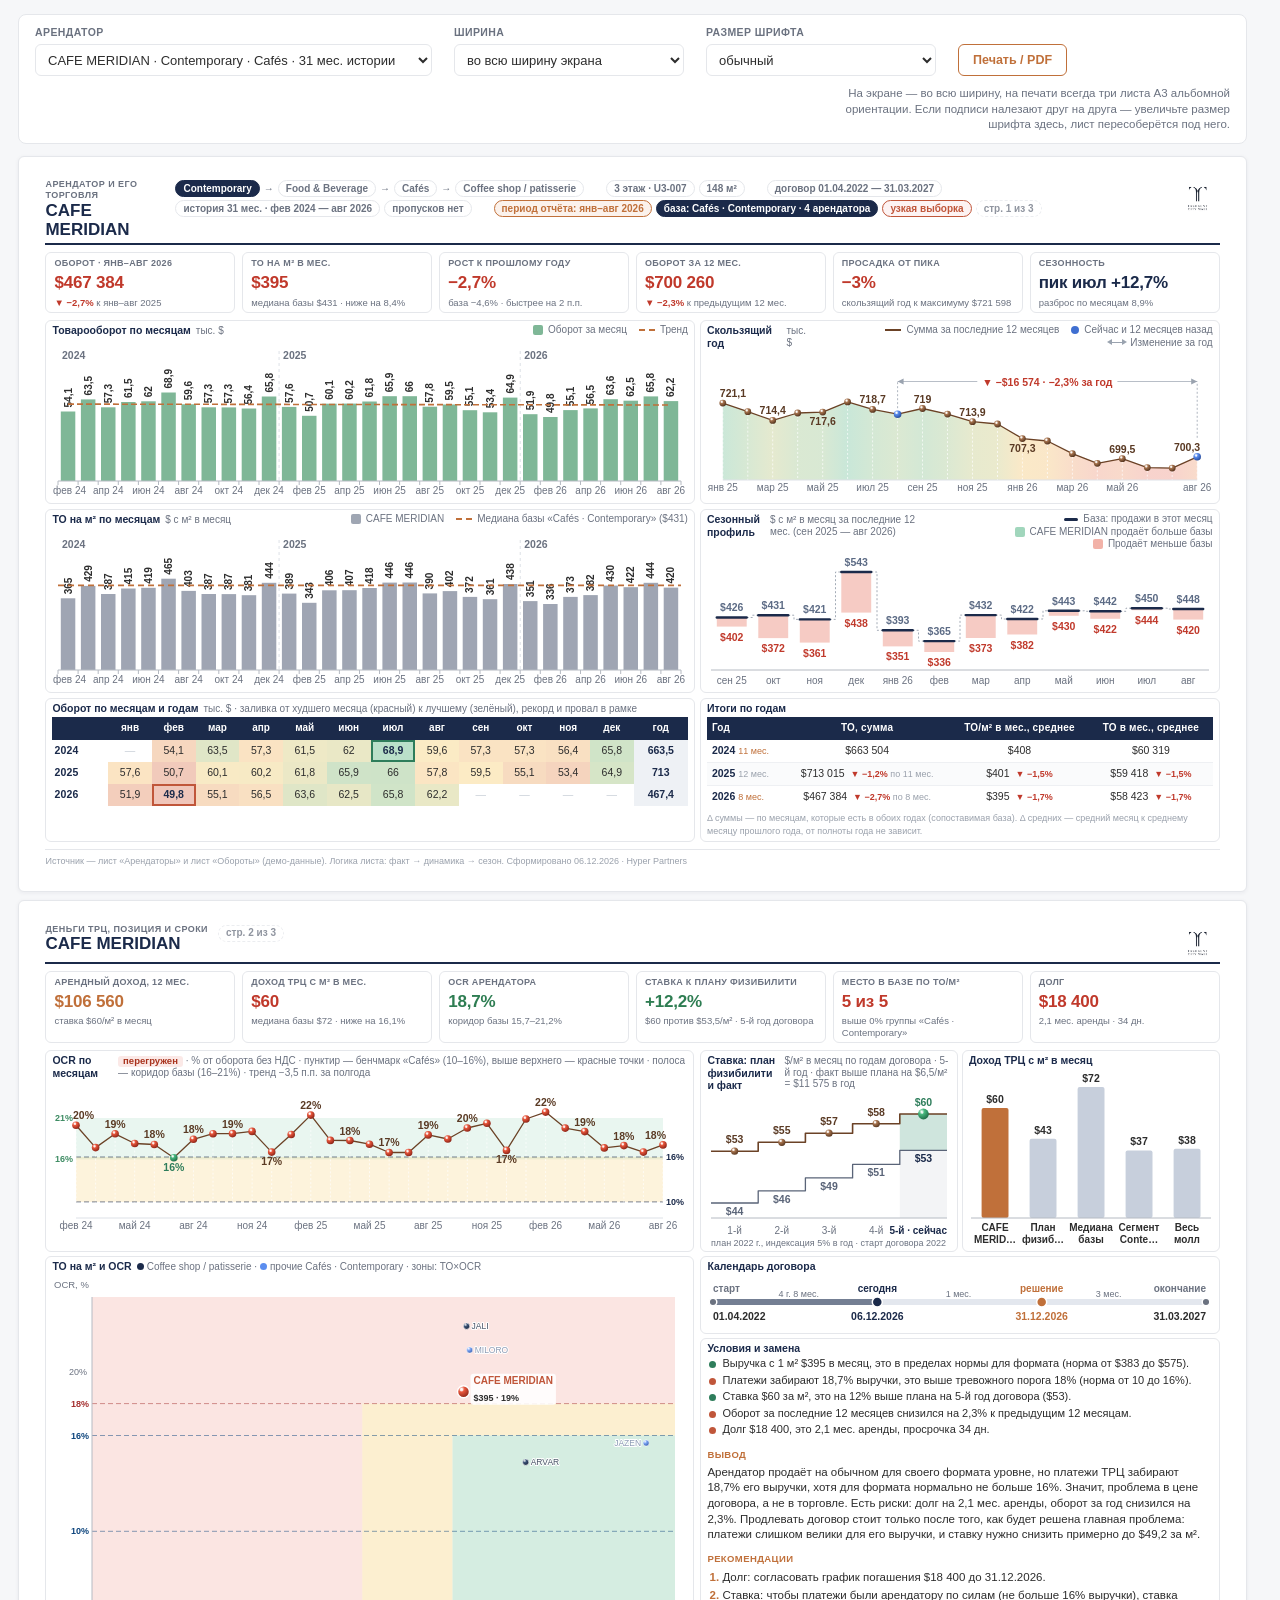
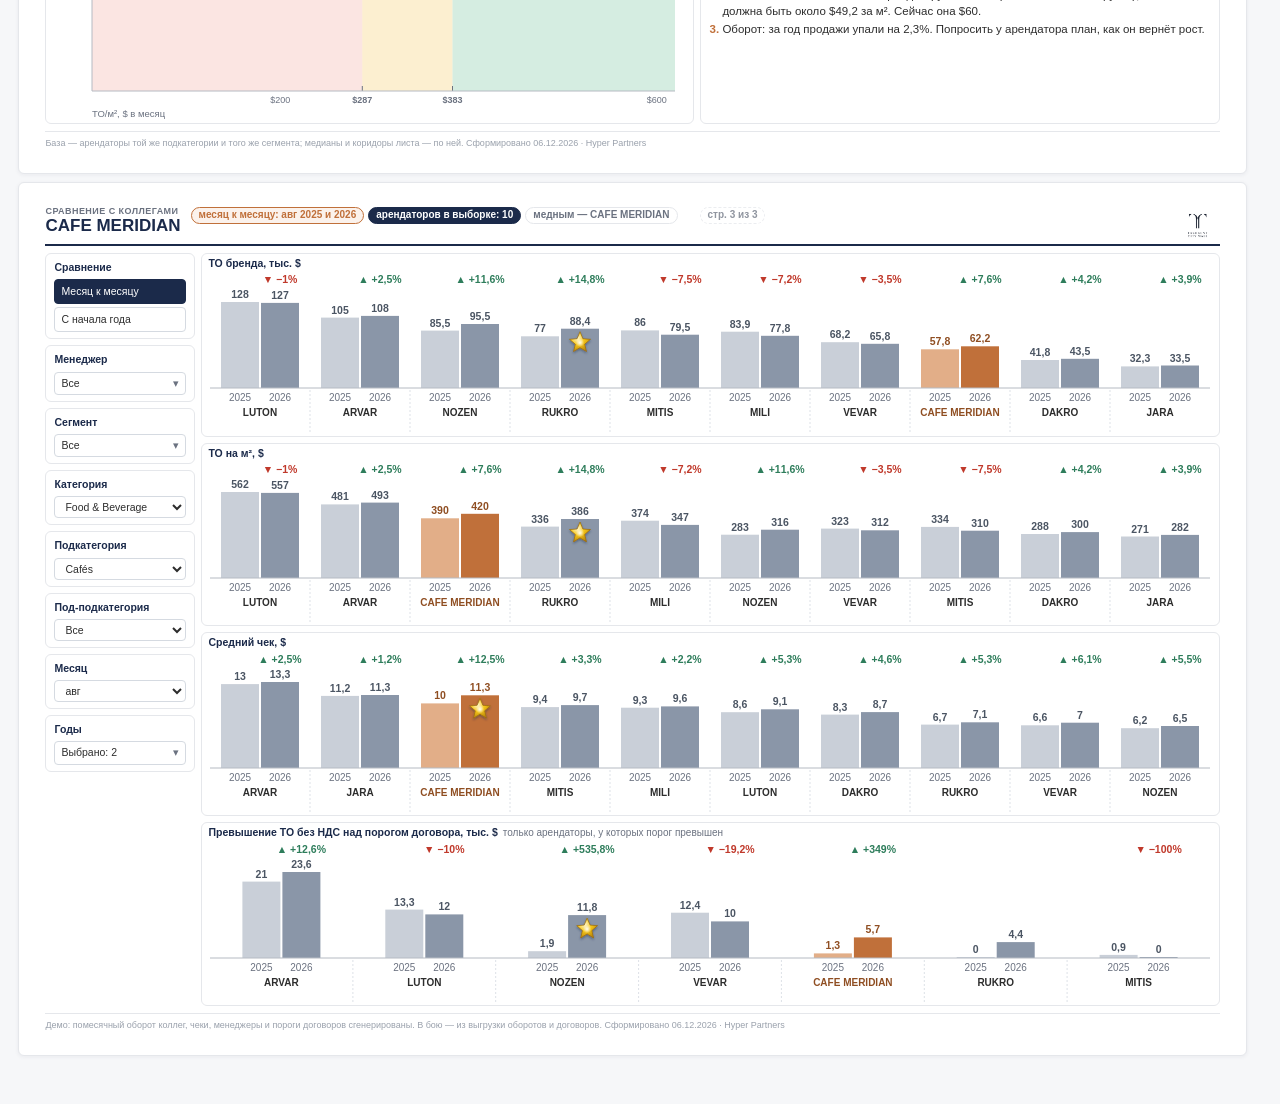
==== commit 47183d6e: "Отчёт по арендатору на пакете 09.11: три листа A3, лист 3 на реальных данных - лист 3 «Сравнение с к" ====
--- a/report/tenant-report.html
+++ b/report/tenant-report.html
@@ -1246,7 +1246,17 @@
   return '<text x="' + x + '" y="' + y + '" font-size="' + fs(o.size || 11) + '" font-weight="' + (o.w || 400) +
     '" fill="' + (o.fill || C.ink) + '" text-anchor="' + (o.a || 'middle') + '"' +
     (o.rot ? ' transform="rotate(' + o.rot + ' ' + x + ' ' + y + ')"' : '') +
+    /* TCM: белая обводка — подпись читается поверх пунктира тренда/медианы */
+    (o.halo ? ' stroke="#fff" stroke-width="' + o.halo + '" stroke-linejoin="round" paint-order="stroke"' : '') +
     ' font-family="Segoe UI, sans-serif">' + esc(s) + '</text>';
+}
+
+/* TCM: две подписи на высотах ya (выше) и yb (ниже): если ближе строки — раздвигаем симметрично */
+function apart(ya, yb){
+  var need = fs(10), d = yb - ya;
+  if (d >= need) return [ya, yb];
+  var m = (ya + yb) / 2;
+  return [m - need / 2, m + need / 2];
 }
 
 /* ============ 1. Столбцы по месяцам (+ опц. линия второй серии) ============ */
@@ -1260,8 +1270,15 @@
   var h = o.h || 240, padT = 26, padB = o.padB != null ? o.padB : 34, padL = 6, padR = 6;
   var iw = w - padL - padR, slot = iw / n, bw = Math.min(slot * 0.72, 46);
   var vals = rows.map(function(r){ return r.val; }).filter(function(v){ return v != null; });
-  var max = Math.max.apply(null, vals) * 1.12 || 1;
+  var vmax = Math.max.apply(null, vals) || 1, max = vmax * 1.12;
   var y0 = h - padB, ih = y0 - padT;
+  /* TCM: значение подписываем у КАЖДОГО месяца: горизонтально, если подписи помещаются в ширину столбца,
+     иначе вертикально над столбцом (под них — запас по высоте); прореживаем, только если и так не влезает */
+  var lblW = Math.max.apply(null, vals.map(function(v){ return tw(o.fmt(v), 10.5, 600); }));
+  var vert = lblW + 5 > slot, vSize = 10;
+  var vW = Math.max.apply(null, vals.map(function(v){ return tw(o.fmt(v), vSize, 600); }));
+  if (vert && slot >= fs(vSize) + 2 && ih - vW - 8 > ih * 0.45) max = Math.max(max, vmax * ih / (ih - vW - 8));
+  else if (vert) vert = false;
   var s = '<svg width="' + w + '" height="' + h + '" xmlns="http://www.w3.org/2000/svg">';
 
   /* разделители календарных лет (на низком графике год не подписываем) */
@@ -1274,8 +1291,8 @@
   if (n && showYears) s += T(padL + 4, padT - 6, rows[0].y, { size:10.5, w:600, fill:C.mut, a:'start' });
 
   /* шаг подписей значений и месяцев */
-  var lblW = Math.max.apply(null, vals.map(function(v){ return tw(o.fmt(v), 10.5, 600); }));
-  var vStep = Math.max(1, Math.ceil((lblW + 5) / slot));
+  var vStep = vert ? 1 : Math.max(1, Math.ceil((lblW + 5) / slot));
+  var labTop = [];                                         /* верх подписи над каждым столбцом — для «тренд» */
   var mw = Math.max.apply(null, rows.map(function(r){ return tw(mShort(r), 10, 400); }));
   var mStep = Math.max(1, Math.ceil((mw + 6) / slot));
 
@@ -1285,15 +1302,22 @@
       s += '<rect x="'+xg.toFixed(1)+'" y="'+(y0-18)+'" width="'+bw.toFixed(1)+'" height="18" fill="#FBFCFD" stroke="#DDE1E7" stroke-dasharray="2 2"/>';
       s += T(padL + slot * i + slot / 2, y0 - 24, 'нет', { size:9.5, fill:'#B9C0CA' });
       if ((n - 1 - i) % mStep === 0) s += Tedge(padL + slot * i + slot / 2, y0 + 13, mShort(r), w, { size:10, fill:C.mut });
+      labTop[i] = y0 - 30;
       return;
     }
     var x = padL + slot * i + (slot - bw) / 2, bh = Math.max(1, r.val / max * ih), y = y0 - bh;
     s += '<rect x="'+x.toFixed(1)+'" y="'+y.toFixed(1)+'" width="'+bw.toFixed(1)+'" height="'+bh.toFixed(1)+
          '" fill="'+(o.barColor || C.green)+'" fill-opacity="'+(o.op || 0.72)+'"/>';
-    if ((n - 1 - i) % vStep === 0)
-      s += T(padL + slot * i + slot / 2, y - 5, o.fmt(r.val), { size:10.5, w:600, fill:C.ink });
+    var lx = padL + slot * i + slot / 2;
+    if (vert){
+      s += T(lx + fs(vSize) * 0.35, y - 4, o.fmt(r.val), { size:vSize, w:600, fill:C.ink, a:'start', rot:-90, halo:2.5 });
+      labTop[i] = y - 4 - tw(o.fmt(r.val), vSize, 600);
+    } else if ((n - 1 - i) % vStep === 0){
+      s += T(lx, y - 5, o.fmt(r.val), { size:10.5, w:600, fill:C.ink, halo:2.5 });
+      labTop[i] = y - 5 - fs(12);
+    } else labTop[i] = y;
     if ((n - 1 - i) % mStep === 0)
-      s += Tedge(padL + slot * i + slot / 2, y0 + 13, mShort(r), w, { size:10, fill:C.mut });
+      s += Tedge(lx, y0 + 13, mShort(r), w, { size:10, fill:C.mut });
   });
 
   /* линия тренда: обычная регрессия по месяцам с данными */
@@ -1311,7 +1335,20 @@
         var x1 = padL + slot / 2, x2 = padL + slot * (n - 1) + slot / 2;
         s += '<line x1="' + x1.toFixed(1) + '" y1="' + tY(0).toFixed(1) + '" x2="' + x2.toFixed(1) +
              '" y2="' + tY(n - 1).toFixed(1) + '" stroke="' + C.copper + '" stroke-width="1.6" stroke-dasharray="6 3"/>';
-        s += T(x2, tY(n - 1) - 6, 'тренд', { size:10, w:600, fill:C.copper, a:'end' });
+        /* подпись «тренд» — над линией в том месте, где столбцы и их подписи ниже неё (обычно провал),
+           иначе она ложится на подпись последнего столбца */
+        var tlw = tw('тренд', 10, 600), tpos = null;
+        for (var ti = n - 1; ti >= 0 && tpos == null; ti--){
+          var tcx = padL + slot * ti + slot / 2, ty = tY(ti) - 6, ok = ty - fs(10) > 0;
+          for (var tj = 0; tj < n && ok; tj++){
+            var bx = padL + slot * tj + slot / 2;
+            if (Math.abs(bx - tcx) > tlw / 2 + slot / 2) continue;
+            var top = labTop[tj] == null ? y0 - 30 : labTop[tj] - 3;
+            if (top < ty + 3) ok = false;
+          }
+          if (ok) tpos = [Math.min(Math.max(tcx, padL + tlw / 2), w - padR - tlw / 2), ty];
+        }
+        if (tpos) s += T(tpos[0], tpos[1], 'тренд', { size:10, w:600, fill:C.copper });
       }
     }
   }
@@ -1794,7 +1831,12 @@
     });
     if (cur) lines.push(cur);
     if (lines.length > 2) lines = [lines[0], lines.slice(1).join(' ')];
-    return lines;
+    /* TCM: строка не шире слота — иначе длинное название («THE SECRET SHAPE») ложится на соседнюю
+       подпись и обрезается краем карточки; лишнее — в «…», как у названий на листе 3 */
+    return lines.map(function(ln){
+      while (tw(ln, 10, 600) > slot - 4 && ln.length > 3) ln = ln.slice(0, -2) + '…';
+      return ln;
+    });
   };
   var s = '<svg width="' + w + '" height="' + h + '" xmlns="http://www.w3.org/2000/svg">';
   items.forEach(function(it, i){
@@ -1836,14 +1878,28 @@
 /* ============ 11. Точечная диаграмма: два показателя, свой выделен ============ */
 /* pts: [{x, y, me, name}], opts: {h, xLab, yLab, xFmt, yFmt, xMed, yMed, bands:[lo,hi]} */
 function scatterChart(host, pts, o){
-  var xUsed = [], yTitleIn = false;                                 /* занятые места подписей под осью X */
   var w = Math.max(host.clientWidth || 320, 170), h = o.h || host.clientHeight || 240;
-  var padL = 40, padR = 12, padT = 12, padB = 30;
+  var padL = 40, padR = 12, padT = h >= 110 ? fs(22) : 12, padB = 30;
   var xs = pts.map(function(p){ return p.x; }), ys = pts.map(function(p){ return p.y; });
-  var x0 = 0, x1 = Math.max.apply(null, xs) * 1.08;
-  var y0v = 0, y1 = Math.max.apply(null, ys) * 1.08;
-  var X = function(v){ return padL + (v - x0) / (x1 - x0) * (w - padL - padR); };
-  var Y = function(v){ return h - padB - (v - y0v) / (y1 - y0v) * (h - padT - padB); };
+  /* шкала — по основной массе базы, а не по максимуму: два-три выброса (OCR 140%, ТО/м² в разы
+     выше медианы) иначе сжимают остальные точки в угол. Выбросы прижимаются к краю шкалы */
+  var qt = function(a, p){
+    a = a.slice().sort(function(m, n){ return m - n; });
+    var i = (a.length - 1) * p, k = Math.floor(i), k2 = Math.min(k + 1, a.length - 1);
+    return a[k] + (a[k2] - a[k]) * (i - k);
+  };
+  var meP = pts.filter(function(p){ return p.me; })[0], zz = o.zones || {};
+  var xCap = Math.max(qt(xs, 0.95) * 1.1, meP ? meP.x * 1.15 : 0, (zz.tLo || 0) * 1.3);
+  var yCap = Math.max(qt(ys, 0.95) * 1.1, meP ? meP.y * 1.25 : 0, Math.max(zz.oAlarm || 0, zz.oHi || 0) * 1.4);
+  var x0 = 0, x1 = Math.min(Math.max.apply(null, xs) * 1.08, xCap);
+  var y0v = 0, y1 = Math.min(Math.max.apply(null, ys) * 1.08, yCap);
+  var X = function(v){ return padL + (Math.min(v, x1) - x0) / (x1 - x0) * (w - padL - padR); };
+  var Y = function(v){ return h - padB - (Math.min(v, y1) - y0v) / (y1 - y0v) * (h - padT - padB); };
+  var outN = pts.filter(function(p){ return !p.me && (p.x > x1 || p.y > y1); }).length;
+  /* занятые места подписей осей: что наезжает на уже поставленную — не ставим */
+  var yTaken = [], xTaken = [];
+  var yFree = function(y){ return !yTaken.some(function(t){ return Math.abs(t - y) < fs(10); }); };
+  var xFree = function(a, b){ return !xTaken.some(function(t){ return !(b + 3 < t[0] || a - 3 > t[1]); }); };
   var s = '<svg width="'+w+'" height="'+h+'" xmlns="http://www.w3.org/2000/svg">';
   if (o.bands){                                     /* коридор нормы по оси Y */
     s += '<rect x="'+padL+'" y="'+Y(o.bands[1]).toFixed(1)+'" width="'+(w-padL-padR)+
@@ -1865,23 +1921,24 @@
          '" fill="#F0B429" fill-opacity="0.22"/>';
     s += '<rect x="'+xl.toFixed(1)+'" y="'+yh.toFixed(1)+'" width="'+Math.max(0, xR-xl).toFixed(1)+'" height="'+(yB-yh).toFixed(1)+
          '" fill="#2FA36B" fill-opacity="0.20"/>';
-    /* пунктиры OCR с подписями слева, границы ТО — засечками на оси X */
-    [[z.oHi, '#0C447C'], [z.oLo, '#0C447C'], [z.oAlarm, '#A32D2D']].forEach(function(g){
+    /* пунктиры OCR с подписями слева (тревога важнее, подписывается первой), границы ТО — засечками на оси X */
+    [[z.oAlarm, '#A32D2D'], [z.oHi, '#0C447C'], [z.oLo, '#0C447C']].forEach(function(g){
       var y = Y(g[0]);
-      if (y < padT || y > yB) return;
+      if (g[0] > y1 || y > yB) return;
       s += '<line x1="'+padL+'" y1="'+y.toFixed(1)+'" x2="'+xR+'" y2="'+y.toFixed(1)+
            '" stroke="'+g[1]+'" stroke-width="0.9" stroke-dasharray="5 3" stroke-opacity="0.55"/>';
+      if (!yFree(y)) return;
+      yTaken.push(y);
       s += T(padL - fs(3), y + fs(3), (o.yFmt || num1)(g[0]), { size:9, w:600, fill:g[1], a:'end' });
-      if (y < padT + fs(16)) yTitleIn = true;          /* граница зоны у самого верха — заголовок оси уводим внутрь */
     });
     [z.tLo, z.tCrit].forEach(function(v){
       var x = X(v);
-      if (x < padL || x > xR) return;
+      if (v > x1 || x < padL) return;
       s += '<line x1="'+x.toFixed(1)+'" y1="'+yB+'" x2="'+x.toFixed(1)+'" y2="'+(yB-5)+'" stroke="#6B7280"/>';
-      var t = (o.xFmt || money)(v), hw = tw(t, 9, 600) / 2 + 3;
-      if (xUsed.some(function(q){ return x + hw > q[0] && x - hw < q[1]; })) return;   /* близкие границы — одна подпись */
-      xUsed.push([x - hw, x + hw]);
-      s += T(x, yB + 12, t, { size:9, w:600, fill:'#6B7280' });
+      var lab = (o.xFmt || money)(v), lw = tw(lab, 9, 600) / 2;
+      if (!xFree(x - lw, x + lw)) return;
+      xTaken.push([x - lw, x + lw]);
+      s += T(x, yB + 12, lab, { size:9, w:600, fill:'#6B7280' });
     });
   }
   if (o.xMed != null){
@@ -1908,36 +1965,75 @@
     '</defs>';
   var TONE = { sub2:'n', sub:'b', cat:'y' };
   var order = ['cat', 'sub', 'sub2'];              /* дальние рисуем первыми, ближние поверх */
+  /* точки мельче и с белым ободком: в плотной группе каждая читается отдельно, а не сливается в пятно */
   order.forEach(function(tone){
     pts.forEach(function(p){
       if (p.me || (p.tone || 'cat') !== tone) return;
-      var big = tone !== 'cat', cx2 = X(p.x), cy2 = Y(p.y);
-      s += '<circle cx="'+cx2.toFixed(1)+'" cy="'+cy2.toFixed(1)+'" r="'+(big ? 3.8 : 3.2)+
-           '" fill="url(#'+puid+TONE[tone]+')"/>';
-      s += '<circle cx="'+(cx2-1).toFixed(1)+'" cy="'+(cy2-1.1).toFixed(1)+'" r="0.9" fill="#fff" fill-opacity="0.75"/>';
+      var big = tone !== 'cat', cx2 = X(p.x), cy2 = Y(p.y), out = p.x > x1 || p.y > y1;
+      s += '<circle cx="'+cx2.toFixed(1)+'" cy="'+cy2.toFixed(1)+'" r="'+(big ? 3.1 : 2.7)+
+           '" fill="url(#'+puid+TONE[tone]+')" stroke="#fff" stroke-width="0.6"' +
+           (out ? ' fill-opacity="0.75"' : '') + '/>';
+      if (out){                                    /* за шкалой: стрелка наружу */
+        var ax = p.x > x1 ? 4 : 0, ay = p.y > y1 ? -4 : 0;
+        s += '<line x1="'+(cx2 + ax * 0.9).toFixed(1)+'" y1="'+(cy2 + ay * 0.9).toFixed(1)+'" x2="'+(cx2 + ax * 1.9).toFixed(1)+
+             '" y2="'+(cy2 + ay * 1.9).toFixed(1)+'" stroke="#6B7280" stroke-width="1"/>';
+      }
     });
   });
-  /* подписи соседей: мелким шрифтом, с проверкой на наложение — что не влезло, пропускаем.
+  /* плашка своей точки: справа/слева, над/под точкой — где закрывает меньше чужих точек и не выходит
+     за график (раньше всегда справа-сверху и прятала соседей под собой) */
+  var mePlace = null;
+  if (meP){
+    var mx0 = X(meP.x), my0 = Y(meP.y), two = h >= 110;
+    var ml1 = meP.name, ml2 = (o.xFmt || money)(meP.x) + ' · ' + (o.yFmt || num1)(meP.y);
+    var mbw = Math.max(tw(ml1, 10, 700), two ? tw(ml2, 9, 600) : 0) + 6, mbh = two ? fs(31) : fs(14);
+    var cands = [[1, -1], [-1, -1], [1, 1], [-1, 1]].map(function(c){
+      var bx = c[0] > 0 ? mx0 + 7 : mx0 - 7 - mbw;
+      var by = c[1] < 0 ? my0 - fs(18) : my0 + fs(6);
+      if (!two) by = c[1] < 0 ? my0 - fs(18) : my0 + fs(6);
+      var inb = bx >= padL + 1 && bx + mbw <= w - 2 && by >= padT - fs(4) && by + mbh <= h - padB + fs(2);
+      var cover = pts.filter(function(p){
+        if (p.me) return false;
+        var px = X(p.x), py = Y(p.y);
+        return px > bx - 3 && px < bx + mbw + 3 && py > by - 3 && py < by + mbh + 3;
+      }).length;
+      return { bx:bx, by:by, bw:mbw, bh:mbh, right:c[0] > 0, cost:cover + (inb ? 0 : 100) + (c[1] > 0 ? 0.5 : 0) };
+    });
+    cands.sort(function(a, b){ return a.cost - b.cost; });
+    mePlace = cands[0]; mePlace.l1 = ml1; mePlace.l2 = ml2;
+  }
+  /* подписи соседей: мелким шрифтом, с проверкой на наложение — и с другими подписями, и с точками.
      Своя под-подкатегория подписывается первой, у неё приоритет на место. */
   if (h >= 130){
     var taken = [];                                /* занятые прямоугольники подписей */
-    var mePt = pts.filter(function(p){ return p.me; })[0];
-    if (mePt) taken.push([X(mePt.x) - 12, Y(mePt.y) - fs(14), X(mePt.x) + 100, Y(mePt.y) + fs(14)]);
+    if (mePlace) taken.push([mePlace.bx - 2, mePlace.by - 2, mePlace.bx + mePlace.bw + 2, mePlace.by + mePlace.bh + 2]);
+    if (outN && h >= 110){                         /* место под пометку «за шкалой» */
+      var nw = tw(plural(outN, 'точка', 'точки', 'точек') + ' за шкалой — у края, со стрелкой', 8.5, 400);
+      taken.push([w - padR - 4 - nw, 0, w - padR, padT]);
+    }
     var fits = function(r){
       return !taken.some(function(t){ return !(r[2] < t[0] || r[0] > t[2] || r[3] < t[1] || r[1] > t[3]); });
     };
+    /* подпись не должна ложиться на чужие точки */
+    var dots = pts.map(function(p){ return [X(p.x), Y(p.y)]; });
+    var clear = function(r, self){
+      return !dots.some(function(d, k){ return k !== self && d[0] > r[0] - 2 && d[0] < r[2] + 2 && d[1] > r[1] - 2 && d[1] < r[3] + 2; });
+    };
     ['sub2', 'sub', 'cat'].forEach(function(tone){
-      pts.forEach(function(p){
+      pts.forEach(function(p, k){
         if (p.me || (p.tone || 'cat') !== tone || !p.name) return;
         var nm = p.name.length > 11 ? p.name.slice(0, 10) + '…' : p.name;
+        /* точка прижата к краю шкалы — её место на графике условное, поэтому пишем значение */
+        if (p.y > y1) nm += ' ' + (o.yFmt || num1)(p.y);
+        else if (p.x > x1) nm += ' ' + (o.xFmt || money)(p.x);
         var tw2 = tw(nm, 8.5, 400), cx2 = X(p.x), cy2 = Y(p.y);
         var right = cx2 + 6 + tw2 < w - padR;
-        var x1 = right ? cx2 + 5 : cx2 - 5 - tw2, x2 = x1 + tw2;
-        var rect = [x1 - 1, cy2 - fs(5), x2 + 1, cy2 + fs(5)];
-        if (x1 < padL || !fits(rect)) return;
+        var x1t = right ? cx2 + 5 : cx2 - 5 - tw2, x2t = x1t + tw2;
+        var rect = [x1t - 1, cy2 - fs(5), x2t + 1, cy2 + fs(5)];
+        if (x1t < padL || !fits(rect) || !clear(rect, k)) return;
         taken.push(rect);
         s += T(right ? cx2 + 5 : cx2 - 5, cy2 + fs(3), nm,
-               { size:8.5, fill:tone === 'sub2' ? '#4A5568' : '#8C9BB4', a:right ? 'start' : 'end' });
+               { size:8.5, fill:tone === 'sub2' ? '#4A5568' : '#8C9BB4', a:right ? 'start' : 'end', halo:2 });
       });
     });
   }
@@ -1955,40 +2051,44 @@
     s += '<g class="matdot"><circle cx="'+X(p.x).toFixed(1)+'" cy="'+Y(p.y).toFixed(1)+
          '" r="6" fill="url(#' + sid + ')" stroke="#fff" stroke-width="1.5"/>' +
          '<circle cx="'+(X(p.x)-2).toFixed(1)+'" cy="'+(Y(p.y)-2).toFixed(1)+'" r="1.6" fill="#fff" fill-opacity="0.7"/></g>';
-    var lx = X(p.x), ly = Y(p.y);
-    var right = lx < w - 90;
-    s += T(right ? lx + 10 : lx - 10, ly - fs(8), p.name,
-           { size:10, w:700, fill:zc[2], a:right ? 'start' : 'end' });
-    if (h >= 110) s += T(right ? lx + 10 : lx - 10, ly + fs(10), (o.xFmt || money)(p.x) + ' · ' + (o.yFmt || num1)(p.y),
-           { size:9, w:600, fill:C.ink, a:right ? 'start' : 'end' });
+    /* подпись своей точки — на белой плашке, чтобы соседние точки её не перекрывали */
+    var mp = mePlace, an = mp.right ? 'start' : 'end', ax = mp.right ? mp.bx + 3 : mp.bx + mp.bw - 3;
+    s += '<rect x="'+mp.bx.toFixed(1)+'" y="'+mp.by.toFixed(1)+'" width="'+mp.bw.toFixed(1)+'" height="'+
+         mp.bh.toFixed(1)+'" rx="3" fill="#fff" fill-opacity="0.9"/>';
+    s += T(ax, mp.by + fs(10), mp.l1, { size:10, w:700, fill:zc[2], a:an });
+    if (h >= 110) s += T(ax, mp.by + fs(27), mp.l2, { size:9, w:600, fill:C.ink, a:an });
   });
   /* оси */
   s += '<line x1="'+padL+'" y1="'+(h-padB)+'" x2="'+(w-padR)+'" y2="'+(h-padB)+'" stroke="#B5BAC2"/>';
   s += '<line x1="'+padL+'" y1="'+padT+'" x2="'+padL+'" y2="'+(h-padB)+'" stroke="#B5BAC2"/>';
   var xLabW = h >= 110 ? tw(o.xLab || '', 9.5, 400) + 10 : 0;
   if (h >= 130){                                  /* на низком графике шкалу не подписываем */
-    [0.25, 0.5, 0.75, 1].forEach(function(t){
-      var vx = x0 + (x1 - x0) * t;
-      var lw = tw((o.xFmt || money)(vx), 9, 400) / 2;
-      if (xUsed.some(function(q){ return X(vx) + lw + 3 > q[0] && X(vx) - lw - 3 < q[1]; })) return;  /* не на подписи зон */
-      if (X(vx) - lw > padL + xLabW)                           /* не наезжаем на подпись оси */
-        s += T(X(vx), h - padB + 12, (o.xFmt || money)(vx), { size:9, fill:C.mut });
-    });
-    /* шкала нагрузки — круглыми значениями с шагом 5, а не долями от максимума:
-       дробные 8,7% и 17,4% спорили с подписями коридоров */
-    var step = (y1 - y0v) > 80 ? 20 : ((y1 - y0v) > 55 ? 10 : 5);
-    /* шкалу ведём ВЫШЕ зоны коридоров: внизу и так плотно от их подписей */
+    /* шкала ТО — круглыми значениями, мимо засечек нормы */
+    var xr = x1 - x0, xst = [1, 2, 2.5, 5, 10].map(function(k){ return k * Math.pow(10, Math.floor(Math.log10(xr / 4))); })
+      .filter(function(v){ return xr / v <= 5; })[0] || xr / 4;
+    for (var vx = xst; vx < x1; vx += xst){
+      var lab = (o.xFmt || money)(vx), lw = tw(lab, 9, 400) / 2, xx = X(vx);
+      if (xx - lw <= padL + xLabW || xx + lw > w - 2 || !xFree(xx - lw, xx + lw)) continue;
+      xTaken.push([xx - lw, xx + lw]);
+      s += T(xx, h - padB + 12, lab, { size:9, fill:C.mut });
+    }
+    /* шкала нагрузки — круглыми значениями, выше зоны коридоров и мимо их подписей */
+    var step = (y1 - y0v) > 80 ? 20 : ((y1 - y0v) > 40 ? 10 : 5);
     var from = o.zones ? Math.max(o.zones.oAlarm, o.zones.oHi) : y0v;
     for (var vy = Math.ceil((from + 1) / step) * step; vy < y1; vy += step){
       var yy = Y(vy);
-      if (yy < padT + fs(16) || yy > h - padB - 4) continue;   /* верх занят подписью оси «OCR, %» */
+      if (yy < padT + 6 || yy > h - padB - 4 || !yFree(yy)) continue;
+      yTaken.push(yy);
       s += T(padL - 5, yy + 3, (o.yFmt || num1)(vy), { size:9, fill:C.mut, a:'end' });
     }
   }
   if (h >= 110){                                  /* подписи осей — по краям, чтобы не сталкиваться со шкалой */
     s += T(padL, h - 4, o.xLab || '', { size:9.5, fill:C.mut, a:'start' });
-    s += T(yTitleIn ? padL + 4 : Math.max(2, padL - 34), padT + 4, o.yLab || '', { size:9.5, fill:C.mut, a:'start' });
+    s += T(2, padT - fs(9), o.yLab || '', { size:9.5, fill:C.mut, a:'start' });
   }
+  if (outN && h >= 110)                           /* сколько точек прижато к краю шкалы */
+    s += T(w - padR - 2, padT - fs(9), plural(outN, 'точка', 'точки', 'точек') + ' за шкалой — у края, со стрелкой',
+           { size:8.5, fill:'#6B7280', a:'end' });
   host.innerHTML = s + '</svg>';
 }
 
@@ -2032,6 +2132,16 @@
   /* коридор входит в масштаб: иначе полоса уходит за нижнюю границу и точек в ней не видно */
   var scale = o.band ? live.concat(o.band) : live;
   if (o.bench) scale = scale.concat([o.bench.lo, o.bench.hi]);
+  /* TCM: выброс (месяц с оборотом за пару дней и арендой за месяц — OCR 386%) не сплющивает график:
+     шкала — по основной массе, выброс рисуется у верхнего края со своей подписью */
+  var cap = null;
+  if (o.band && live.length >= 4){
+    var srt = live.slice().sort(function(a, b){ return a - b; });
+    cap = Math.max(srt[Math.floor((srt.length - 1) * 0.9)], o.band[0], o.band[1],
+                   o.bench ? Math.max(o.bench.lo, o.bench.hi) : 0) * 1.35;
+    if (srt[srt.length - 1] > cap) scale = scale.map(function(x){ return Math.min(x, cap); });
+    else cap = null;
+  }
   var mx = Math.max.apply(null, scale), mn = Math.min.apply(null, scale);
   /* поля по краям: под крайние подписи значения и месяца, иначе они срезаются */
   var edge = Math.max(tw(fmt(v[0]), 8.5, 600), tw(fmt(v[n - 1]), 8.5, 600),
@@ -2045,11 +2155,11 @@
   var y0 = h - padB, ih = y0 - padT, iw = w - padL - padR, step = n > 1 ? iw / (n - 1) : 0;
   var pad = (mx - mn) * 0.18 || mx * 0.1 || 1;
   var hi = mx + pad, lo = Math.max(0, mn - pad);
-  var Y = function(x){ return y0 - (x - lo) / (hi - lo) * ih; };
+  var Y = function(x){ if (cap != null && x > cap) x = mx + pad * 0.6; return y0 - (x - lo) / (hi - lo) * ih; };
   var X = function(i){ return padL + step * i; };
   /* цвет по уровню значения: минимум ряда — красный, максимум — зелёный */
   var hue = function(x){
-    var t = mx === mn ? 0.5 : (x - mn) / (mx - mn);
+    var t = mx === mn ? 0.5 : Math.max(0, Math.min(1, (x - mn) / (mx - mn)));
     if (o.invert) t = 1 - t;                      /* для нагрузки высокое значение — плохо */
     var stop = [[226, 85, 61], [240, 180, 41], [47, 163, 107]];
     var i = t < 0.5 ? 0 : 1, k = t < 0.5 ? t * 2 : (t - 0.5) * 2;
@@ -2096,19 +2206,22 @@
     var by1 = Y(bHi), by2 = Y(bLo);
     s += '<rect x="' + padL.toFixed(1) + '" y="' + by1.toFixed(1) + '" width="' + iw.toFixed(1) +
          '" height="' + Math.max(1, by2 - by1).toFixed(1) + '" fill="#2FA36B" fill-opacity="0.10"/>';
-    s += T(padL - fs(3), by1 + fs(3), fmt(bHi), { size:9, w:600, fill:'#3E8C63', a:'end' });
-    s += T(padL - fs(3), by2 + fs(3), fmt(bLo), { size:9, w:600, fill:'#3E8C63', a:'end' });
+    var bsp = apart(by1, by2);                    /* TCM: близкие границы не ложатся друг на друга */
+    s += T(padL - fs(3), bsp[0] + fs(3), fmt(bHi), { size:9, w:600, fill:'#3E8C63', a:'end' });
+    s += T(padL - fs(3), bsp[1] + fs(3), fmt(bLo), { size:9, w:600, fill:'#3E8C63', a:'end' });
   }
   if (o.bench){                                   /* мировой бенчмарк подкатегории — заливка + пунктир */
     var yHi = Y(Math.max(o.bench.lo, o.bench.hi)), yLo = Y(Math.min(o.bench.lo, o.bench.hi));
     s += '<rect x="' + padL.toFixed(1) + '" y="' + yHi.toFixed(1) + '" width="' + iw.toFixed(1) +
          '" height="' + Math.max(1, yLo - yHi).toFixed(1) + '" fill="#F0B429" fill-opacity="0.16"/>';
-    [o.bench.hi, o.bench.lo].forEach(function(bv){
-      var y = Y(bv);
+    var bTop = Math.max(o.bench.lo, o.bench.hi), bBot = Math.min(o.bench.lo, o.bench.hi);
+    var bnp = apart(Y(bTop), Y(bBot));            /* TCM: «14%» и «10%» при широкой шкале не слипаются */
+    [[bTop, bnp[0]], [bBot, bnp[1]]].forEach(function(g){
+      var bv = g[0], y = Y(bv);
       s += '<line x1="' + padL.toFixed(1) + '" y1="' + y.toFixed(1) + '" x2="' + (w - padR).toFixed(1) +
            '" y2="' + y.toFixed(1) + '" stroke="' + C.navy + '" stroke-width="0.9" stroke-dasharray="5 3" ' +
            'stroke-opacity="0.65"/>';
-      s += T(w - padR + fs(3), y + fs(3), fmt(bv), { size:9, w:600, fill:C.navy, a:'start' });
+      s += T(w - padR + fs(3), g[1] + fs(3), fmt(bv), { size:9, w:600, fill:C.navy, a:'start' });
     });
   }
   var line = '', open = false;
@@ -2130,8 +2243,47 @@
        '" stroke="#DDE1E7"/>';
   s += '<path d="' + line + '" fill="none" stroke="#6B4226" stroke-width="1.3" stroke-linejoin="round"/>';
 
-  var everyLab = Math.max(1, Math.ceil(n * fs(36) / iw)), lastLo = -1e9, labeled = {};
+  var everyLab = Math.max(1, Math.ceil(n * fs(36) / iw)), labeled = {};
   var iNow = n - 1, iPrev = n - 1 - 12;          /* точки, которые сравниваются в подзаголовке карточки */
+  /* TCM: подписи значений ставим только туда, где они не ложатся на точки, на линию ряда и на другие
+     подписи: сначала основное место (над точкой / под зелёной), если занято — противоположное, иначе без
+     подписи. Крайние подписи прижимаются внутрь графика (на полях — подписи коридора и бенчмарка) */
+  var labs = '', taken = [], dots = [];
+  v.forEach(function(x, i){ if (x != null) dots.push([X(i), Y(x), i]); });
+  var cross = function(r){                        /* пересекает ли прямоугольник подписи линию ряда */
+    for (var k = 1; k < dots.length; k++){
+      var a = dots[k - 1], b = dots[k];
+      if (b[2] !== a[2] + 1) continue;
+      for (var t = 0; t <= 1; t += 0.1){
+        var px = a[0] + (b[0] - a[0]) * t, py = a[1] + (b[1] - a[1]) * t;
+        if (px > r[0] && px < r[2] && py > r[1] && py < r[3]) return true;
+      }
+    }
+    return false;
+  };
+  var place = function(i, cx, cy, txt, fill, under){
+    var hw = tw(txt, 10.5, 600) / 2 + 1;
+    cx = Math.min(Math.max(cx, padL + hw - fs(4)), w - padR - hw + fs(4));
+    var tries = under ? [cy + fs(13), cy - fs(6)] : [cy - fs(6), cy + fs(13)];
+    for (var k = 0; k < tries.length; k++){
+      var ty = tries[k], r = [cx - hw, ty - fs(9), cx + hw, ty + fs(1.5)];
+      if (r[1] < 0 || r[3] > y0 + fs(1)) continue;
+      var hit = dots.some(function(d){ return d[2] !== i && d[0] > r[0] - 4 && d[0] < r[2] + 4 && d[1] > r[1] - 4 && d[1] < r[3] + 4; }) ||
+                cross(r) ||
+                taken.some(function(t){ return !(r[2] < t[0] || r[0] > t[2] || r[3] < t[1] || r[1] > t[3]); });
+      if (hit) continue;
+      taken.push(r);
+      if (ty < cy) labeled[i] = true;             /* подпись над точкой — «скобка» г/г поднимается выше */
+      labs += T(cx, ty, txt, { size:10.5, w:600, fill:fill });
+      return;
+    }
+  };
+  /* последняя точка — главная, её место бронируется первым */
+  if (v[n - 1] != null){
+    var lim0 = o.hot != null ? o.hot : (o.band ? Math.max(o.band[0], o.band[1]) : null);
+    var lastUnder = lim0 != null && v[n - 1] <= lim0;
+    place(n - 1, X(n - 1), Y(v[n - 1]), fmt(v[n - 1]), lastUnder ? '#2E7D5B' : '#5A3A24', lastUnder);
+  }
   v.forEach(function(x, i){
     if (x == null) return;
     var cx = X(i), cy = Y(x);
@@ -2147,15 +2299,13 @@
          '" fill="url(#' + uid + grad + ')"/>';
     s += '<circle cx="' + (cx - 1).toFixed(1) + '" cy="' + (cy - 1.1).toFixed(1) + '" r="1" fill="#fff" fill-opacity="0.75"/>';
     if (hot) s += '</g>';
-    /* крайние подписи — внутрь графика: слева и справа на полях стоят подписи коридора и бенчмарка */
-    var la = i === 0 && (o.band || o.bench) ? 'start' : (i === n - 1 && (o.band || o.bench) ? 'end' : 'middle');
-    if (lim != null && !above){                   /* точки не выше порога подписываем снизу */
-      var lw = tw(fmt(x), 10.5, 600) + fs(3);
-      var mid = la === 'start' ? cx + lw / 2 : (la === 'end' ? cx - lw / 2 : cx);   /* центр подписи */
-      if (mid - lastLo >= lw){ s += T(cx, cy + fs(13), fmt(x), { size:10.5, w:600, fill:'#2E7D5B', a:la }); lastLo = mid; }
-    } else if ((i % everyLab === 0 && n - 1 - i >= everyLab * 0.6) || i === n - 1)
-      { s += T(cx, cy - fs(6), fmt(x), { size:10.5, w:600, fill:'#5A3A24', a:la }); labeled[i] = true; }
+    if (i === n - 1) return;                      /* уже подписана */
+    if (lim != null && !above)                    /* точки не выше порога подписываем снизу */
+      place(i, cx, cy, fmt(x), '#2E7D5B', true);
+    else if (i % everyLab === 0 && n - 1 - i >= everyLab * 0.6)
+      place(i, cx, cy, fmt(x), '#5A3A24', false);
   });
+  s += labs;
   /* «скобка» год к году: от двух сравниваемых точек вверх серые пунктиры, сверху тонкая линия,
      посередине прирост в деньгах и в процентах (Олег, 09.11) */
   if (o.bracket && iPrev >= 0 && v[iPrev] != null && v[iNow] != null){
@@ -2182,8 +2332,11 @@
     s += T(mx2, yb + fs(4), txt, { size:10.5, w:700, fill:up ? '#2E7D5B' : '#C0392B' });
   }
   var everyX = Math.max(1, Math.ceil(n * fs(44) / iw));
+  /* TCM: последняя подпись месяца не слипается с предыдущей («июн 26сен 26») */
+  var mLabW = 0;
+  rr.forEach(function(r){ mLabW = Math.max(mLabW, tw(MON[r.m - 1] + ' ' + String(r.y).slice(2), 10, 400)); });
   rr.forEach(function(r, i){
-    if (i !== n - 1 && (i % everyX !== 0 || n - 1 - i < everyX * 0.6)) return;
+    if (i !== n - 1 && (i % everyX !== 0 || X(n - 1) - X(i) < mLabW + fs(6))) return;
     s += T(X(i), y0 + fs(11), MON[r.m - 1] + ' ' + String(r.y).slice(2), { size:10, fill:C.mut });
   });
   host.innerHTML = s + '</svg>';
@@ -3371,7 +3524,7 @@
     if (X.T.monthsToDecision <= 6)
       cand.push({ zone:'term', w:45,
         t:'Сроки: решение о продлении нужно принять до ' + X.T.deadlineTxt + ', поэтому переговоры лучше начать уже сейчас.' });
-    if (X.plan && X.curYear < PLAN_TERM && !rateLow && !ocrAlarm)
+    if (X.plan && X.curYear < PLAN_TERM && X.planYears[X.curYear] && !rateLow && !ocrAlarm)   /* TCM: план бывает короче 5 лет */
       cand.push({ zone:'plan', w:30,
         t:'План: со следующего года модель ТРЦ рассчитывает на ставку $' + Math.round(X.planYears[X.curYear].plan) + ' за м².' });
     cand.push({ zone:'watch', w:10, t:'Контроль: проверить показатели ещё раз через три месяца по новой выгрузке.' });
@@ -3721,9 +3874,12 @@
   var to = rs.reduce(function(a, r){ return a + r.to; }, 0);
   if (key === 'to') return to;
   if (key === 'm2') return to / x.area / rs.length;                     /* в среднем за месяц */
-  if (key === 'chk'){
-    var n = rs.reduce(function(a, r){ return a + r.to / r.chk; }, 0);   /* число чеков */
-    return n ? to / n : null;
+  if (key === 'chk'){                               /* TCM: месяцы без числа чеков не участвуют, иначе чек = 0 */
+    var rc = rs.filter(function(r){ return r.chk > 0; });
+    if (!rc.length) return null;
+    var tc = rc.reduce(function(a, r){ return a + r.to; }, 0);
+    var n = rc.reduce(function(a, r){ return a + r.to / r.chk; }, 0);   /* число чеков */
+    return n ? tc / n : null;
   }
   if (key === 'ex') return rs.reduce(function(a, r){ return a + (r.ex || 0); }, 0);
   return null;
